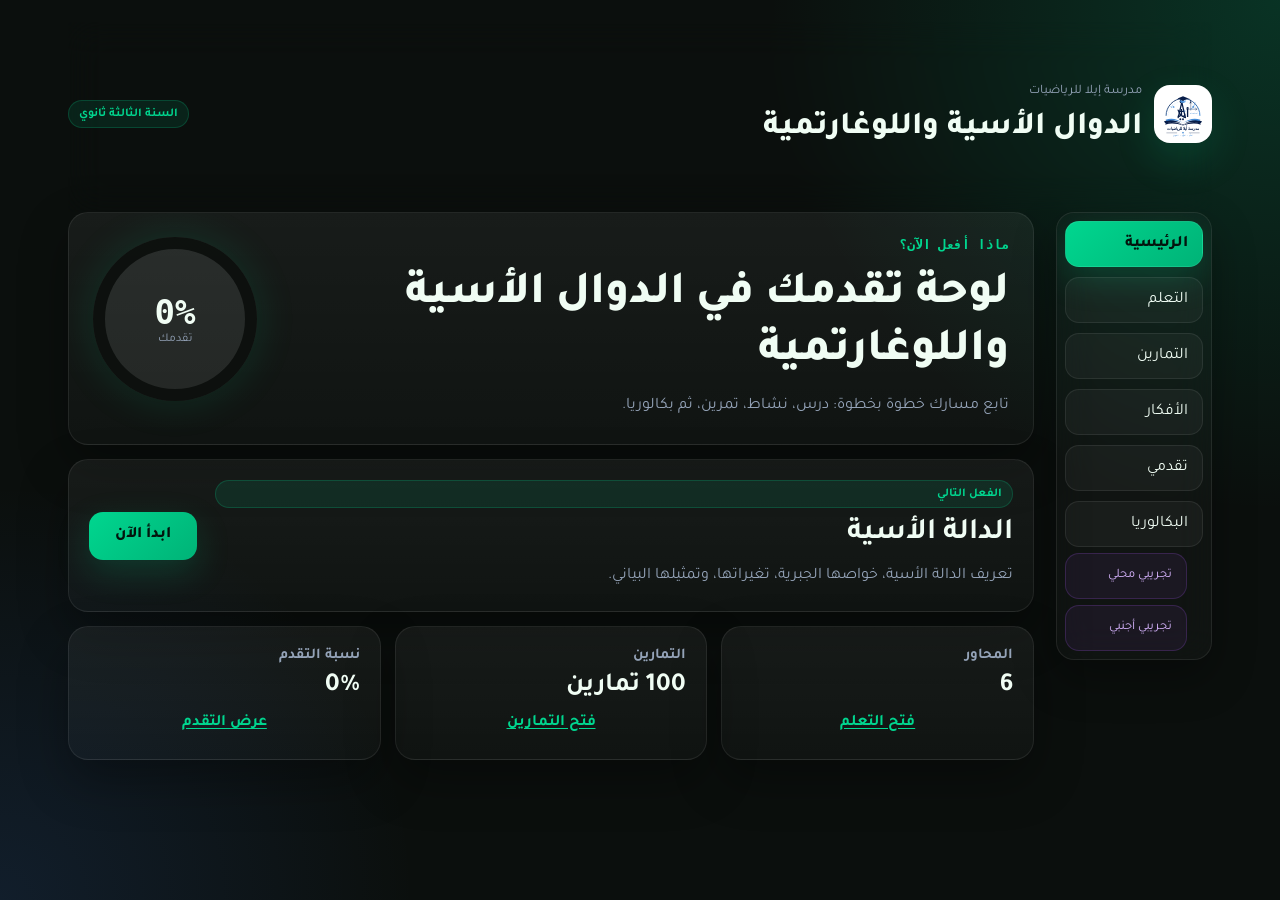
==== index.html @ 979a1e6a "Add Moroccan bac math exam content" ====
﻿<!doctype html>
<html lang="ar" dir="rtl">
  <head>
    <meta charset="UTF-8" />
    <meta name="viewport" content="width=device-width, initial-scale=1.0" />
    <title>الدوال الأسية واللوغارتمية - مدرسة إيلا للرياضيات</title>
    <link rel="preconnect" href="https://fonts.googleapis.com" />
    <link rel="preconnect" href="https://fonts.gstatic.com" crossorigin />
    <link href="https://fonts.googleapis.com/css2?family=Amiri:wght@400;700&family=Tajawal:wght@400;500;700;800&display=swap" rel="stylesheet" />
    <link rel="icon" href="assets/ayla_math_school_logo.svg" type="image/svg+xml" />
    <link rel="stylesheet" href="styles.css" />
    <link rel="stylesheet" href="components.css" />
  </head>
  <body>
    <section class="splash-screen" id="splashScreen" aria-label="شاشة بداية تطبيق الدوال" aria-hidden="false">
      <img class="splash-logo" src="assets/ayla_math_school_logo.svg" alt="شعار مدرسة إيلا للرياضيات" />
      <h1>الدوال الأسية واللوغارتمية</h1>
      <p>مدرسة إيلا للرياضيات</p>
      <span>درس، نشاط، تمرين، وحل منهجي</span>
    </section>

    <main class="app-shell">
      <header class="topbar">
        <div class="topbar-head">
          <div class="brand">
            <img class="brand-logo" src="assets/ayla_math_school_logo.svg" alt="شعار مدرسة إيلا للرياضيات" />
            <div>
              <p>مدرسة إيلا للرياضيات</p>
              <h1>الدوال الأسية واللوغارتمية</h1>
            </div>
          </div>
          <div class="top-actions">
            <span class="status-pill">السنة الثالثة ثانوي</span>
          </div>
        </div>
      </header>
      <nav class="tab-bar main-nav" aria-label="الأبواب الرئيسية">
        <button class="tab active" type="button" data-view="home" aria-current="true">الرئيسية</button>
        <button class="tab" type="button" data-view="learn">التعلم</button>
        <button class="tab" type="button" data-view="exercises">التمارين</button>
        <button class="tab" type="button" data-view="ideas">الأفكار</button>
        <button class="tab" type="button" data-view="progress">تقدمي</button>
        <button class="tab desktop-only" type="button" data-view="bac">البكالوريا</button>
        <button class="tab nav-subtab desktop-only" type="button" data-view="bac" data-bac-tab="mock-local">تجريبي محلي</button>
        <button class="tab nav-subtab desktop-only" type="button" data-view="bac" data-bac-tab="mock-foreign">تجريبي أجنبي</button>
        <button class="tab mobile-only" type="button" data-view="bac">المزيد</button>
      </nav>

      <section class="role-view active">
        <section class="student-tab active" id="homeView">
          <section class="study-hero">
            <div>
              <span class="kicker">ماذا أفعل الآن؟</span>
              <h2>لوحة تقدمك في الدوال الأسية واللوغارتمية</h2>
              <p>تابع مسارك خطوة بخطوة: درس، نشاط، تمرين، ثم بكالوريا.</p>
            </div>
            <div class="readiness-ring" id="readinessRing" aria-label="نسبة تقدمك">
              <strong id="readinessValue">0%</strong>
              <span>تقدمك</span>
            </div>
          </section>

          <section class="home-dashboard">
            <article class="action-panel next-action-card">
              <div class="next-action-body">
                <span class="panel-label">الفعل التالي</span>
                <h3 id="continueTitle">ابدأ بأول محور</h3>
                <p id="continueSummary">سيظهر هنا وصف المحور المقترح لك.</p>
              </div>
              <button class="primary-btn" id="continueLessonBtn" type="button">ابدأ الآن</button>
            </article>
            <div class="home-stats-row">
              <article class="action-panel home-stat-card">
                <h4>المحاور</h4>
                <strong id="homeLessonCount">0</strong>
                <button class="link-btn" type="button" data-view-jump="learn">فتح التعلم</button>
              </article>
              <article class="action-panel home-stat-card">
                <h4>التمارين</h4>
                <strong id="homeExerciseCount">0</strong>
                <button class="link-btn" type="button" data-view-jump="exercises">فتح التمارين</button>
              </article>
              <article class="action-panel home-stat-card">
                <h4>نسبة التقدم</h4>
                <strong id="homeProgressPercent">0%</strong>
                <button class="link-btn" type="button" data-view-jump="progress">عرض التقدم</button>
              </article>
            </div>
          </section>
        </section>

        <section class="student-tab" id="learnView">
          <div class="section-title">
            <h2>محاور التعلم</h2>
            <span id="moduleCountLabel">0 محور</span>
          </div>
          <section class="cards-grid" id="moduleGrid"></section>
        </section>

        <section class="student-tab" id="moduleView">
          <button class="ghost-btn back-btn" type="button" id="backToModulesBtn">العودة إلى المحاور</button>
          <section id="moduleDetail"></section>
        </section>

        <section class="student-tab" id="ideasView">
          <div class="section-title">
            <h2>أبواب أفكار البكالوريا</h2>
            <span>رياضي، تقني رياضي، علمي، وتسيير واقتصاد</span>
          </div>
          <section class="lesson-reader" id="ideasDoor"></section>
        </section>

        <section class="student-tab" id="exercisesView">
          <div class="section-title">
            <h2>التمارين</h2>
            <span>تدريب حسب المحور</span>
          </div>
          <section class="cards-grid" id="exerciseGrid"></section>
        </section>

        <section class="student-tab" id="solvedView">
          <div class="section-title">
            <h2>تمارين محلولة</h2>
            <span>حلول منهجية قابلة للمراجعة</span>
          </div>
          <section class="lesson-reader" id="solvedList"></section>
        </section>

        <section class="student-tab" id="bacView">
          <div class="section-title">
            <h2>البكالوريا</h2>
            <span>تدريب موجه لأبواب البكالوريا</span>
          </div>

          <nav class="bac-subtabs branch-inline" aria-label="أبواب البكالوريا">
            <button class="active" type="button" data-bac-tab="algeria" aria-current="true">بكالوريا الجزائر</button>
            <button type="button" data-bac-tab="foreign">بكالوريا أجنبي</button>
            <button type="button" data-bac-tab="mock-local">بكالوريا تجريبي</button>
          </nav>

          <section class="bac-panel active" data-bac-panel="algeria">
            <div class="bac-iframe-wrapper">
              <iframe id="bacFrame" src="bac-exercises.html?embed=1&v=13" title="بكالوريا الجزائر"></iframe>
            </div>
          </section>

          <section class="bac-panel" data-bac-panel="mock-local">
            <section class="study-hero">
              <div>
                <span class="kicker">BAC TEST</span>
                <h2>بكالوريا تجريبي محلي</h2>
                <p>اختر الباب المناسب لشعبتك، ثم تدرب على موضوع تجريبي يحاكي طريقة أسئلة البكالوريا في الدوال الأسية واللوغارتمية.</p>
              </div>
              <button class="primary-btn" type="button" data-mock-branch="science">بدء التدريب</button>
            </section>
            <section class="dashboard-grid mock-bac-doors" aria-label="أبواب البكالوريا التجريبية">
              <article class="action-panel mock-bac-door">
                <span class="panel-label green">باب علمي</span>
                <h3>علوم تجريبية</h3>
                <p>موضوع تجريبي يركز على الدراسة الكاملة للدوال، النهايات، الاشتقاق، وجدول التغيرات مع أسئلة مباشرة.</p>
                <button class="ghost-btn active" type="button" data-mock-branch="science" aria-current="true">فتح الباب</button>
              </article>
              <article class="action-panel mock-bac-door">
                <span class="panel-label blue">باب رياضي</span>
                <h3>رياضيات</h3>
                <p>موضوع تجريبي أعمق في البرهان، المناقشة، استعمال الوسيط، وربط خواص الدوال الأسية واللوغارتمية.</p>
                <button class="ghost-btn" type="button" data-mock-branch="math">فتح الباب</button>
              </article>
              <article class="action-panel mock-bac-door">
                <span class="panel-label purple">باب تقني رياضي</span>
                <h3>تقني رياضي</h3>
                <p>موضوع تجريبي يجمع بين دراسة الدوال، القراءة البيانية، التطبيقات التقنية، وتنظيم الحل خطوة بخطوة.</p>
                <button class="ghost-btn" type="button" data-mock-branch="tech">فتح الباب</button>
              </article>
            </section>
            <section class="mock-bac-panels" aria-label="مواضيع البكالوريا التجريبية">
              <article class="action-panel mock-bac-panel active" data-mock-panel="science">
                <div class="section-title compact-title">
                  <h2>موضوع تجريبي - علوم تجريبية</h2>
                  <span>الدوال اللوغارتمية</span>
                </div>
                <section class="mock-exam-paper">
                  <h3>التمرين الأول</h3>
                  <ol class="exam-parts">
                    <li>
                      <p>نعتبر الدالة <span class="math">g</span> المعرفة على <span class="math">R</span> حيث:</p>
                      <div class="math-equation">g(x) = (x<sup>2</sup> - 1)e<sup>x</sup> + 1</div>
                      <ol>
                        <li>أوجد <span class="math">g'(x)</span> ثم ادرس إشارتها، مستنتجا اتجاه تغير الدالة <span class="math">g</span>.</li>
                        <li>احسب نهايتي الدالة <span class="math">g</span> عند <span class="math">+∞</span> و <span class="math">-∞</span>، ثم شكل جدول تغيراتها.</li>
                        <li>بين أن المعادلة <span class="math">g(x)=0</span> تقبل حلين، نرمز بـ <span class="math">α</span> للحل غير المعدوم حيث: <span class="math">0.7 &lt; α &lt; 0.8</span>.</li>
                        <li>استنتج إشارة <span class="math">g(x)</span> حسب قيم <span class="math">x</span>.</li>
                      </ol>
                    </li>
                    <li>
                      <p>نعتبر الدالة <span class="math">f</span> المعرفة على <span class="math">R</span> حيث:</p>
                      <div class="math-equation">f(x) = x + (x - 1)<sup>2</sup>e<sup>x</sup></div>
                      <p>ونسمي <span class="math">(Cf)</span> تمثيلها البياني في المستوي المنسوب إلى معلم متعامد ومتجانس <span class="math">(O, i, j)</span>.</p>
                      <ol>
                        <li>احسب نهايتي الدالة <span class="math">f</span> عند <span class="math">-∞</span> و <span class="math">+∞</span>.</li>
                        <li>أوجد <span class="math">f'(x)</span> مستنتجا اتجاه تغير الدالة <span class="math">f</span>، ثم شكل جدول تغيراتها.</li>
                        <li>أثبت أن <span class="math">f(α) = α - 1 + 2/(α + 1)</span>، مستنتجا حصرا للعدد <span class="math">f(α)</span>.</li>
                        <li>أثبت أن <span class="math">(Cf)</span> يقبل نقطتي انعطاف، مع تحديد فاصلة كل منهما.</li>
                        <li>اكتب معادلة المماس <span class="math">Δ</span> لـ <span class="math">(Cf)</span> عند النقطة <span class="math">A(1;1)</span>.</li>
                        <li>بين أن المنحنى <span class="math">(Cf)</span> يقبل <span class="math">Δ</span> كمقارب مائل بجوار <span class="math">-∞</span>، ثم حدد وضعيته.</li>
                        <li>بين أن <span class="math">(Cf)</span> يقبل مماسا <span class="math">Δ'</span> موازيا لـ <span class="math">Δ</span>، يطلب إيجاد معادلته.</li>
                        <li>ارسم كلا من <span class="math">Δ</span> و <span class="math">Δ'</span> والمنحنى <span class="math">(Cf)</span>.</li>
                        <li>ناقش بيانيا وحسب قيم الوسيط الحقيقي <span class="math">m</span> عدد وإشارة حلول المعادلة:</li>
                      </ol>
                      <div class="math-equation">(x - 1)<sup>2</sup>e<sup>x</sup> - m = 0</div>
                    </li>
                    <li>
                      <p>نعتبر الدالة <span class="math">h</span> المعرفة على <span class="math">R</span> حيث:</p>
                      <div class="math-equation">h(x) = f(x - 1) - 1</div>
                      <ol>
                        <li>استنتج اتجاه تغير الدالة <span class="math">h</span> دون حساب <span class="math">h'(x)</span>.</li>
                        <li>أوجد عبارة الدالة المشتقة <span class="math">h'(x)</span>، مشكلا جدول تغيرات الدالة.</li>
                        <li>استنتج كيفية إنشاء <span class="math">(Ch)</span> بيان الدالة <span class="math">h</span> انطلاقا من <span class="math">(Cf)</span>، ثم ارسم <span class="math">(Ch)</span>.</li>
                      </ol>
                    </li>
                  </ol>
                  <section class="mock-exam-solution is-collapsed">
                    <button class="solution-heading-btn" type="button" data-toggle-mock-solution aria-expanded="false">حل التمرين الأول</button>
                    <div class="mock-solution-body">
                      <article>
                        <h4>أولا: دراسة <span class="math">g</span></h4>
                        <div class="math-equation">g'(x) = (x<sup>2</sup> + 2x - 1)e<sup>x</sup></div>
                        <p>وبما أن <span class="math">e<sup>x</sup> &gt; 0</span> فإن إشارة <span class="math">g'(x)</span> هي إشارة <span class="math">x<sup>2</sup> + 2x - 1</span>.</p>
                        <div class="math-equation math-rtl">g'(x) &gt; 0 على ]-∞, -1-√2[ ∪ ]-1+√2, +∞[ و g'(x) &lt; 0 على ]-1-√2, -1+√2[</div>
                        <div class="math-equation"><span class="lim"><span>lim</span><span>x → -∞</span></span> g(x)=1 ، <span class="lim"><span>lim</span><span>x → +∞</span></span> g(x)=+∞</div>
                        <p>نلاحظ أن <span class="math">g(0)=0</span>، كما أن <span class="math">g(0.7)&lt;0</span> و <span class="math">g(0.8)&gt;0</span>، ومنه يوجد حل غير معدوم <span class="math">α</span> حيث:</p>
                        <div class="math-equation">0.7 &lt; α &lt; 0.8</div>
                        <div class="math-equation math-rtl">g(x)&gt;0 على ]-∞,0[ ∪ ]α,+∞[ ، و g(x)&lt;0 على ]0,α[</div>
                      </article>
                      <article>
                        <h4>ثانيا: دراسة <span class="math">f</span></h4>
                        <div class="math-equation">f'(x)=1+(x<sup>2</sup>-1)e<sup>x</sup>=g(x)</div>
                        <p>إذن تتغير <span class="math">f</span> حسب إشارة <span class="math">g</span>: متزايدة على <span class="math">]-∞,0]</span>، متناقصة على <span class="math">[0,α]</span>، ثم متزايدة على <span class="math">[α,+∞[</span>.</p>
                        <div class="math-equation"><span class="lim"><span>lim</span><span>x → -∞</span></span> f(x)=-∞ ، <span class="lim"><span>lim</span><span>x → +∞</span></span> f(x)=+∞</div>
                        <p>من <span class="math">g(α)=0</span> نستنتج:</p>
                        <div class="math-equation">f(α)=α - 1 + <span class="frac"><span>2</span><span>α+1</span></span></div>
                        <div class="math-equation">0.87 &lt; f(α) &lt; 0.92</div>
                        <p>كما أن:</p>
                        <div class="math-equation">f''(x)=g'(x)=(x<sup>2</sup>+2x-1)e<sup>x</sup></div>
                        <p>فتكون نقطتا الانعطاف عند:</p>
                        <div class="math-equation">x=-1-√2 و x=-1+√2</div>
                        <p>في النقطة <span class="math">A(1;1)</span> نجد <span class="math">f'(1)=1</span>، ومنه:</p>
                        <div class="math-equation">Δ : y=x</div>
                        <p>ولأن <span class="math">f(x)-x=(x-1)<sup>2</sup>e<sup>x</sup></span> فإن <span class="math">Δ</span> مقارب مائل بجوار <span class="math">-∞</span>، والمنحنى فوقه أو يماسه في <span class="math">A</span>.</p>
                        <p>المماس الموازي لـ <span class="math">Δ</span> غير المماس في <span class="math">A</span> يكون عند <span class="math">x=-1</span>، ومعادلته:</p>
                        <div class="math-equation">Δ' : y = x + <span class="frac"><span>4</span><span>e</span></span></div>
                        <p>المعادلة <span class="math">(x-1)<sup>2</sup>e<sup>x</sup>=m</span> تناقش بيانيا بدراسة تقاطع المنحنى <span class="math">y=(x-1)<sup>2</sup>e<sup>x</sup></span> مع المستقيمات الأفقية <span class="math">y=m</span>.</p>
                      </article>
                      <article>
                        <h4>ثالثا: الدالة <span class="math">h</span></h4>
                        <p>لدينا <span class="math">h(x)=f(x-1)-1</span>، لذلك نحصل على منحنى <span class="math">(Ch)</span> من <span class="math">(Cf)</span> بترجمة شعاعها:</p>
                        <div class="math-equation">(1,-1)</div>
                        <div class="math-equation">h'(x)=f'(x-1)=g(x-1)</div>
                        <p>ومن ثم تتغير <span class="math">h</span> مثل <span class="math">f</span> مع إزاحة الفواصل بوحدة واحدة إلى اليمين.</p>
                      </article>
                    </div>
                  </section>

                  <hr class="mock-exam-divider" />

                  <h3>التمرين الثاني</h3>
                  <ol class="exam-parts">
                    <li>
                      <p>نعتبر الدالة <span class="math">g</span> والمتغير الحقيقي <span class="math">x</span> المعرفة على <span class="math">R</span> كما يلي:</p>
                      <div class="math-equation">g(x) = x - e<sup>-x/2</sup></div>
                      <ol>
                        <li>ادرس تغيرات الدالة <span class="math">g</span>، ثم أنشئ جدول تغيراتها على <span class="math">R</span>.</li>
                        <li>بين أن المعادلة <span class="math">g(x)=0</span> تقبل حلا وحيدا <span class="math">α</span> حيث: <span class="math">0.70 &lt; α &lt; 0.71</span>.</li>
                        <li>استنتج حسب قيم <span class="math">x</span> إشارة <span class="math">g(x)</span> على <span class="math">R</span>.</li>
                      </ol>
                    </li>
                    <li>
                      <p>لتكن الدالة <span class="math">f</span> المعرفة على <span class="math">R</span> كما يلي:</p>
                      <div class="math-equation">f(x) = (2x - 4)e<sup>x/2</sup> + 2 - x</div>
                      <p>وليكن <span class="math">(Cf)</span> تمثيلها البياني في المستوي المنسوب إلى المعلم المتعامد والمتجانس <span class="math">(O, i, j)</span>.</p>
                      <ol>
                        <li>احسب نهايات الدالة <span class="math">f</span> عند أطراف مجموعة تعريفها.</li>
                        <li>احسب <span class="math">lim [f(x) - (2 - x)]</span> عندما <span class="math">x → -∞</span>، وفسر النتيجة بيانيا.</li>
                        <li>ادرس الأوضاع النسبية للمنحنى <span class="math">(Cf)</span> والمستقيم <span class="math">Δ</span> ذي المعادلة <span class="math">y = -x + 2</span>.</li>
                        <li>بين أنه من أجل كل عدد حقيقي <span class="math">x</span>: <span class="math">f'(x)=e<sup>x/2</sup> × g(x)</span>، ثم أنشئ جدول تغيرات الدالة <span class="math">f</span>.</li>
                        <li>بين أن <span class="math">f(α) = 4 - α - 4/α</span>، ثم عين حصرا للعدد <span class="math">f(α)</span>.</li>
                        <li>احسب إحداثيي <span class="math">A</span> نقطة تقاطع المنحنى <span class="math">(Cf)</span> مع حامل محور التراتيب.</li>
                        <li>اكتب معادلة المماس <span class="math">(T)</span> للمنحنى <span class="math">(Cf)</span> في النقطة <span class="math">A</span>.</li>
                        <li>احسب <span class="math">f(2)</span> و <span class="math">f(2 ln(1/2))</span>، ثم ارسم كلا من المستقيم <span class="math">Δ</span> والمماس <span class="math">(T)</span> والمنحنى <span class="math">(Cf)</span>.</li>
                        <li>ناقش بيانيا، تبعا لقيم الوسيط الحقيقي <span class="math">m</span>، عدد وإشارة حلول المعادلة ذات المجهول <span class="math">x</span>:</li>
                      </ol>
                      <div class="math-equation">2e<sup>x/2</sup> = <span class="frac"><span>m - 2</span><span>x - 2</span></span></div>
                    </li>
                  </ol>
                  <section class="mock-exam-solution is-collapsed">
                    <button class="solution-heading-btn" type="button" data-toggle-mock-solution aria-expanded="false">حل التمرين الثاني</button>
                    <div class="mock-solution-body">
                      <article>
                        <h4>أولا: دراسة <span class="math">g</span></h4>
                        <div class="math-equation">g'(x)=1+<span class="frac"><span>1</span><span>2</span></span>e<sup>-x/2</sup> &gt; 0</div>
                        <p>إذن <span class="math">g</span> متزايدة تماما على <span class="math">R</span>.</p>
                        <div class="math-equation"><span class="lim"><span>lim</span><span>x → -∞</span></span>g(x)=-∞ ، <span class="lim"><span>lim</span><span>x → +∞</span></span>g(x)=+∞</div>
                        <p>وبما أن <span class="math">g(0.70)&lt;0</span> و <span class="math">g(0.71)&gt;0</span>، فإن المعادلة <span class="math">g(x)=0</span> تقبل حلا وحيدا <span class="math">α</span> حيث:</p>
                        <div class="math-equation">0.70 &lt; α &lt; 0.71</div>
                        <div class="math-equation math-rtl">g(x)&lt;0 إذا x&lt;α ، و g(x)&gt;0 إذا x&gt;α</div>
                      </article>
                      <article>
                        <h4>ثانيا: دراسة <span class="math">f</span></h4>
                        <div class="math-equation"><span class="lim"><span>lim</span><span>x → -∞</span></span>f(x)=+∞ ، <span class="lim"><span>lim</span><span>x → +∞</span></span>f(x)=+∞</div>
                        <div class="math-equation"><span class="lim"><span>lim</span><span>x → -∞</span></span>[f(x)-(2-x)]=0</div>
                        <p>إذن المستقيم <span class="math">Δ : y=-x+2</span> مقارب مائل بجوار <span class="math">-∞</span>.</p>
                        <div class="math-equation">f(x)-(2-x)=2(x-2)e<sup>x/2</sup></div>
                        <p>وعليه يكون <span class="math">(Cf)</span> تحت <span class="math">Δ</span> إذا <span class="math">x&lt;2</span> وفوقه إذا <span class="math">x&gt;2</span>.</p>
                        <div class="math-equation">f'(x)=e<sup>x/2</sup>g(x)</div>
                        <p>فتكون <span class="math">f</span> متناقصة على <span class="math">]-∞,α]</span> ومتزايدة على <span class="math">[α,+∞[</span>.</p>
                        <p>من <span class="math">g(α)=0</span> نحصل على:</p>
                        <div class="math-equation">f(α)=4-α-<span class="frac"><span>4</span><span>α</span></span></div>
                        <p>نقطة تقاطع المنحنى مع محور التراتيب هي:</p>
                        <div class="math-equation">A(0,-2)</div>
                        <p>ومعادلة المماس في <span class="math">A</span> هي:</p>
                        <div class="math-equation">T : y=-x-2</div>
                        <div class="math-equation">f(2)=0 ، f(2ln(1/2))=0</div>
                        <p>المعادلة الأخيرة تكافئ تقاطع <span class="math">(Cf)</span> مع المستقيمات <span class="math">y=m-x</span>، وتناقش بيانيا باستعمال الرسم.</p>
                      </article>
                    </div>
                  </section>

                  <hr class="mock-exam-divider" />

                  <h3>التمرين الثالث</h3>
                  <ol class="exam-parts">
                    <li>
                      <p>لتكن الدالة <span class="math">g</span> المعرفة على المجال <span class="math">]0,+∞[</span> كما يلي:</p>
                      <div class="math-equation">g(x) = -<span class="frac"><span>1</span><span>2</span></span> + <span class="frac"><span>2 - ln x</span><span>x<sup>2</sup></span></span></div>
                      <ol>
                        <li>احسب <span class="math">lim g(x)</span> عندما <span class="math">x → 0⁺</span> و <span class="math">x → +∞</span>.</li>
                        <li>ادرس اتجاه تغير الدالة <span class="math">g</span> ثم شكل جدول تغيراتها.</li>
                        <li>بين أن المعادلة <span class="math">g(x)=0</span> تقبل حلا وحيدا <span class="math">α</span> حيث <span class="math">1.71 &lt; α &lt; 1.72</span>، ثم استنتج إشارة <span class="math">g(x)</span> حسب قيم <span class="math">x</span>.</li>
                      </ol>
                    </li>
                    <li>
                      <p>نعتبر الدالة <span class="math">f</span> المعرفة على <span class="math">]0,+∞[</span> كما يلي:</p>
                      <div class="math-equation">f(x) = -<span class="frac"><span>1</span><span>2</span></span>x + 2 + <span class="frac"><span>-1 + ln x</span><span>x</span></span></div>
                      <ol>
                        <li>احسب <span class="math">lim f(x)</span> عندما <span class="math">x → 0⁺</span> و <span class="math">x → +∞</span>.</li>
                        <li>ادرس اتجاه تغير الدالة <span class="math">f</span> ثم شكل جدول تغيراتها.</li>
                        <li>بين أن المستقيم <span class="math">Δ: y = -1/2 x + 2</span> مقارب مائل للمنحنى <span class="math">(Cf)</span>، ثم ادرس وضعية المنحنى بالنسبة إليه.</li>
                        <li>تقبل أن <span class="math">f(α) ≈ 0.87</span> وأن <span class="math">f(γ)-f(β)=0</span> حيث <span class="math">0.76 &lt; β &lt; 0.78</span> و <span class="math">4.19 &lt; γ &lt; 4.22</span>. أنشئ في المعلم السابق المستقيم <span class="math">Δ</span> والمنحنى <span class="math">(Cf)</span>.</li>
                      </ol>
                    </li>
                    <li>
                      <p>نعتبر الدالة <span class="math">h</span> المعرفة على <span class="math">R*</span> كما يلي:</p>
                      <div class="math-equation">h(x) = -<span class="frac"><span>1</span><span>2</span></span>|x| + 2 + <span class="frac"><span>-1 + ln |x|</span><span>|x|</span></span></div>
                      <ol>
                        <li>برهن أن <span class="math">h</span> زوجية، ثم اكتب <span class="math">h</span> دون رمز القيمة المطلقة.</li>
                        <li>انطلاقا من التمثيل البياني <span class="math">(Cf)</span> اشرح كيفية إنشاء <span class="math">(Ch)</span> ثم ارسمه بيانيا.</li>
                        <li>ناقش بيانيا، حسب قيم الوسيط الحقيقي <span class="math">m</span>، عدد وإشارة حلول المعادلة <span class="math">h(x)=m</span>.</li>
                      </ol>
                    </li>
                  </ol>
                  <section class="mock-exam-solution is-collapsed">
                    <button class="solution-heading-btn" type="button" data-toggle-mock-solution aria-expanded="false">حل التمرين الثالث</button>
                    <div class="mock-solution-body">
                    <article>
                      <h4>أولا: دراسة الدالة <span class="math">g</span></h4>
                      <p>لدينا:</p>
                      <div class="math-equation">g(x) = -<span class="frac"><span>1</span><span>2</span></span> + <span class="frac"><span>2 - ln x</span><span>x<sup>2</sup></span></span></div>
                      <p>عند <span class="math">x → 0⁺</span> نجد <span class="math">(2 - ln x) / x² → +∞</span>، ومنه:</p>
                      <div class="math-equation"><span class="lim"><span>lim</span><span>x → 0<sup>+</sup></span></span> g(x) = +∞</div>
                      <p>وعند <span class="math">x → +∞</span> نجد <span class="math">(2 - ln x) / x² → 0</span>، ومنه:</p>
                      <div class="math-equation"><span class="lim"><span>lim</span><span>x → +∞</span></span> g(x) = -<span class="frac"><span>1</span><span>2</span></span></div>
                      <p>مشتقة <span class="math">g</span> هي:</p>
                      <div class="math-equation">g'(x) = <span class="frac"><span>2 ln x - 5</span><span>x<sup>3</sup></span></span></div>
                      <p>وبما أن <span class="math">x³ &gt; 0</span>، فإن إشارة <span class="math">g'(x)</span> هي إشارة <span class="math">2 ln x - 5</span>.</p>
                      <div class="math-equation math-rtl">g'(x) &lt; 0 على ]0, e<sup>5/2</sup>[ ، و g'(x) &gt; 0 على ]e<sup>5/2</sup>, +∞[</div>
                      <p>إذن <span class="math">g</span> متناقصة ثم متزايدة. وبما أن <span class="math">g(1.71) &gt; 0</span> و <span class="math">g(1.72) &lt; 0</span>، فإن المعادلة <span class="math">g(x)=0</span> تقبل حلا وحيدا <span class="math">α</span> حيث:</p>
                      <div class="math-equation">1.71 &lt; α &lt; 1.72</div>
                      <p>وعليه:</p>
                      <div class="math-equation math-rtl">g(x) &gt; 0 على ]0, α[ ، g(α)=0 ، g(x) &lt; 0 على ]α, +∞[</div>
                    </article>

                    <article>
                      <h4>ثانيا: دراسة الدالة <span class="math">f</span></h4>
                      <p>لدينا:</p>
                      <div class="math-equation">f(x) = -<span class="frac"><span>x</span><span>2</span></span> + 2 + <span class="frac"><span>ln x - 1</span><span>x</span></span></div>
                      <p>النهايات:</p>
                      <div class="math-equation"><span class="lim"><span>lim</span><span>x → 0<sup>+</sup></span></span> f(x) = -∞</div>
                      <div class="math-equation"><span class="lim"><span>lim</span><span>x → +∞</span></span> f(x) = -∞</div>
                      <p>نحسب المشتقة فنجد:</p>
                      <div class="math-equation">f'(x) = -<span class="frac"><span>1</span><span>2</span></span> + <span class="frac"><span>2 - ln x</span><span>x<sup>2</sup></span></span> = g(x)</div>
                      <p>وباستعمال إشارة <span class="math">g</span> نستنتج أن <span class="math">f</span> متزايدة على <span class="math">]0, α[</span> ومتناقصة على <span class="math">]α, +∞[</span>، وتبلغ قيمة عظمى عند <span class="math">x=α</span> حيث:</p>
                      <div class="math-equation">f(α) ≈ 0.87</div>
                      <p>لدراسة المقارب المائل نحسب:</p>
                      <div class="math-equation">f(x) - (-<span class="frac"><span>x</span><span>2</span></span> + 2) = <span class="frac"><span>ln x - 1</span><span>x</span></span></div>
                      <p>وبما أن <span class="math">(ln x - 1) / x → 0</span> عندما <span class="math">x → +∞</span>، فإن المستقيم:</p>
                      <div class="math-equation">Δ : y = -<span class="frac"><span>x</span><span>2</span></span> + 2</div>
                      <p>مقارب مائل للمنحنى <span class="math">(Cf)</span>. كما أن وضعية المنحنى بالنسبة إلى <span class="math">Δ</span> تحددها إشارة <span class="math">ln x - 1</span>:</p>
                      <div class="math-equation math-rtl">(Cf) تحت Δ إذا 0 &lt; x &lt; e ، ويمسه عند x=e ، وفوقه إذا x &gt; e</div>
                      <p>وبما أن <span class="math">f</span> تصعد من <span class="math">-∞</span> إلى <span class="math">0.87</span> ثم تنزل إلى <span class="math">-∞</span>، فإن المعادلة <span class="math">f(x)=0</span> لها حلان موجبان <span class="math">β</span> و <span class="math">γ</span> حيث:</p>
                      <div class="math-equation math-rtl">0.76 &lt; β &lt; 0.78 و 4.19 &lt; γ &lt; 4.22</div>
                    </article>

                    <article>
                      <h4>ثالثا: دراسة الدالة <span class="math">h</span></h4>
                      <p>لدينا:</p>
                      <div class="math-equation">h(x) = -<span class="frac"><span>1</span><span>2</span></span>|x| + 2 + <span class="frac"><span>-1 + ln |x|</span><span>|x|</span></span> = f(|x|)</div>
                      <p>إذن:</p>
                      <div class="math-equation">h(-x) = f(|-x|) = f(|x|) = h(x)</div>
                      <p>فتكون <span class="math">h</span> زوجية.</p>
                      <p>دون رمز القيمة المطلقة:</p>
                      <div class="math-equation math-rtl">إذا x &gt; 0 : h(x) = -<span class="frac"><span>x</span><span>2</span></span> + 2 + <span class="frac"><span>ln x - 1</span><span>x</span></span></div>
                      <div class="math-equation math-rtl">إذا x &lt; 0 : h(x) = <span class="frac"><span>x</span><span>2</span></span> + 2 + <span class="frac"><span>ln(-x) - 1</span><span>-x</span></span></div>
                      <p>لإنشاء <span class="math">(Ch)</span> نحتفظ بمنحنى <span class="math">(Cf)</span> على الجهة اليمنى، ثم نرسم صورته بالتماثل بالنسبة إلى محور التراتيب.</p>
                      <p>مناقشة <span class="math">h(x)=m</span> بيانيا:</p>
                      <div class="math-equation math-rtl">إذا m &gt; 0.87 : لا توجد حلول</div>
                      <div class="math-equation math-rtl">إذا m = 0.87 : حلان هما -α و α</div>
                      <div class="math-equation math-rtl">إذا m &lt; 0.87 : أربعة حلول متناظرة، حلان سالبان وحلان موجبان</div>
                      <p>وبشكل خاص، للمعادلة <span class="math">h(x)=0</span> أربعة حلول:</p>
                      <div class="math-equation">-γ ، -β ، β ، γ</div>
                    </article>
                    </div>
                  </section>

                  <hr class="mock-exam-divider" />

                  <h3>التمرين الرابع</h3>
                  <ol class="exam-parts">
                    <li>
                      <p>الدالة <span class="math">g</span> دالة عددية معرفة على المجال <span class="math">]0,+∞[</span> حيث:</p>
                      <div class="math-equation">g(x)=1-<span class="frac"><span>x<sup>3</sup></span><span>3</span></span>-2ln x</div>
                      <ol>
                        <li>ادرس تغيرات الدالة <span class="math">g</span>.</li>
                        <li>بين أن المعادلة <span class="math">g(x)=0</span> تقبل حلا وحيدا <span class="math">α</span> حيث: <span class="math">1 &lt; α &lt; √2</span>، ثم استنتج إشارة <span class="math">g(x)</span>.</li>
                      </ol>
                    </li>
                    <li>
                      <p>الدالة <span class="math">f</span> دالة عددية معرفة على المجال <span class="math">]0,+∞[</span> حيث:</p>
                      <div class="math-equation">f(x)=-<span class="frac"><span>x</span><span>3</span></span>+<span class="frac"><span>ln x</span><span>x<sup>2</sup></span></span></div>
                      <p>وليكن <span class="math">(Cf)</span> المنحنى الممثل للدالة <span class="math">f</span> في معلم متعامد ومتجانس <span class="math">(O, i, j)</span>.</p>
                      <ol>
                        <li>احسب <span class="math">lim f(x)</span> عندما <span class="math">x → 0<sup>+</sup></span> و <span class="math">x → +∞</span>.</li>
                        <li>أثبت أنه من أجل كل عدد حقيقي <span class="math">x</span> من <span class="math">]0,+∞[</span>: <span class="math">f'(x)=g(x)/x<sup>3</sup></span>، ثم استنتج اتجاه تغير <span class="math">f</span> وشكل جدول تغيراتها.</li>
                        <li>بين أن المستقيم <span class="math">Δ</span> معادلته <span class="math">y=-x/3</span> مقارب مائل للمنحنى <span class="math">(Cf)</span>، ثم ادرس وضعية <span class="math">(Cf)</span> بالنسبة للمستقيم <span class="math">Δ</span>.</li>
                        <li>أثبت أن المنحنى <span class="math">(Cf)</span> يقبل مماسا <span class="math">T</span> ميله <span class="math">-1/3</span>، ثم عين معادلته.</li>
                        <li>بين أن <span class="math">f(α)=<span class="frac"><span>1-α<sup>3</sup></span><span>2α<sup>2</sup></span></span></span>.</li>
                        <li>ارسم <span class="math">Δ</span> و <span class="math">T</span> و <span class="math">(Cf)</span>، وتعطى <span class="math">f(α)≈-0.3</span>.</li>
                        <li>ناقش بيانيا حسب قيم الوسيط الحقيقي <span class="math">m</span> عدد حلول المعادلة:</li>
                      </ol>
                      <div class="math-equation">f(x)=-<span class="frac"><span>x</span><span>3</span></span>+m</div>
                    </li>
                  </ol>
                  <section class="mock-exam-solution is-collapsed">
                    <button class="solution-heading-btn" type="button" data-toggle-mock-solution aria-expanded="false">حل التمرين الرابع</button>
                    <div class="mock-solution-body">
                      <article>
                        <h4>أولا: دراسة <span class="math">g</span></h4>
                        <div class="math-equation">g'(x)=-x<sup>2</sup>-<span class="frac"><span>2</span><span>x</span></span></div>
                        <p>وبما أن <span class="math">x&gt;0</span> فإن <span class="math">g'(x)&lt;0</span>، إذن <span class="math">g</span> متناقصة تماما على <span class="math">]0,+∞[</span>.</p>
                        <div class="math-equation"><span class="lim"><span>lim</span><span>x → 0<sup>+</sup></span></span>g(x)=+∞ ، <span class="lim"><span>lim</span><span>x → +∞</span></span>g(x)=-∞</div>
                        <p>كما أن <span class="math">g(1)&gt;0</span> و <span class="math">g(√2)&lt;0</span>، لذلك تقبل <span class="math">g(x)=0</span> حلا وحيدا <span class="math">α</span> حيث:</p>
                        <div class="math-equation">1 &lt; α &lt; √2</div>
                        <div class="math-equation math-rtl">g(x)&gt;0 إذا 0&lt;x&lt;α ، و g(x)&lt;0 إذا x&gt;α</div>
                      </article>
                      <article>
                        <h4>ثانيا: دراسة <span class="math">f</span></h4>
                        <div class="math-equation"><span class="lim"><span>lim</span><span>x → 0<sup>+</sup></span></span>f(x)=-∞ ، <span class="lim"><span>lim</span><span>x → +∞</span></span>f(x)=-∞</div>
                        <div class="math-equation">f'(x)=-<span class="frac"><span>1</span><span>3</span></span>+<span class="frac"><span>1-2ln x</span><span>x<sup>3</sup></span></span>=<span class="frac"><span>g(x)</span><span>x<sup>3</sup></span></span></div>
                        <p>وبما أن <span class="math">x<sup>3</sup>&gt;0</span>، فإن إشارة <span class="math">f'</span> هي إشارة <span class="math">g</span>. إذن <span class="math">f</span> متزايدة على <span class="math">]0,α]</span> ومتناقصة على <span class="math">[α,+∞[</span>.</p>
                        <p>لدراسة المقارب:</p>
                        <div class="math-equation">f(x)-(-<span class="frac"><span>x</span><span>3</span></span>)=<span class="frac"><span>ln x</span><span>x<sup>2</sup></span></span></div>
                        <p>وهذا الفرق يؤول إلى <span class="math">0</span> عندما <span class="math">x → +∞</span>، إذن <span class="math">Δ:y=-x/3</span> مقارب مائل. وضعية المنحنى تحددها إشارة <span class="math">ln x</span>:</p>
                        <div class="math-equation math-rtl">(Cf) تحت Δ إذا 0&lt;x&lt;1 ، يقطعه عند x=1 ، وفوقه إذا x&gt;1</div>
                        <p>لإيجاد المماس ذي الميل <span class="math">-1/3</span> نحل <span class="math">f'(x)=-1/3</span> فنحصل على:</p>
                        <div class="math-equation">1-2ln x=0 ، x=√e</div>
                        <p>ومعادلة المماس هي:</p>
                        <div class="math-equation">T : y=-<span class="frac"><span>x</span><span>3</span></span>+<span class="frac"><span>1</span><span>2e</span></span></div>
                        <p>من <span class="math">g(α)=0</span> نجد:</p>
                        <div class="math-equation">f(α)=<span class="frac"><span>1-α<sup>3</sup></span><span>2α<sup>2</sup></span></span></div>
                        <p>أما مناقشة <span class="math">f(x)=-x/3+m</span> فتكافئ مناقشة:</p>
                        <div class="math-equation"><span class="frac"><span>ln x</span><span>x<sup>2</sup></span></span>=m</div>
                        <div class="math-equation math-rtl">إذا m&lt;0 يوجد حل واحد في ]0,1[. إذا m=0 يوجد حل واحد x=1. إذا 0&lt;m&lt;1/(2e) يوجد حلان. إذا m=1/(2e) يوجد حل واحد x=√e. إذا m&gt;1/(2e) لا يوجد حل.</div>
                      </article>
                    </div>
                  </section>

                  <hr class="mock-exam-divider" />

                  <h3>التمرين الخامس</h3>
                  <ol class="exam-parts">
                    <li>
                      <p>نعتبر الدالة <span class="math">g</span> المعرفة على <span class="math">R</span> كما يلي:</p>
                      <div class="math-equation">g(x)=2e<sup>2x</sup>-5e<sup>x</sup>+2</div>
                      <ol>
                        <li>حل في <span class="math">R</span> المعادلة <span class="math">g(x)=0</span>.</li>
                        <li>حلل <span class="math">g(x)</span> ثم استنتج إشارة <span class="math">g(x)</span>.</li>
                      </ol>
                    </li>
                    <li>
                      <p>نعتبر الدالة <span class="math">f</span> المعرفة على <span class="math">]-∞,0[ ∪ ]0,+∞[</span> كما يلي:</p>
                      <div class="math-equation">f(x)=2x+<span class="frac"><span>2e<sup>-x</sup>-1</span><span>1-e<sup>-x</sup></span></span></div>
                      <p>وليكن <span class="math">(Cf)</span> تمثيلها البياني في المستوي المنسوب إلى معلم متعامد ومتجانس <span class="math">(O, i, j)</span>.</p>
                      <ol>
                        <li>بين أنه من أجل كل <span class="math">x ∈ R*</span>: <span class="math">f(-x)+f(x)=-3</span>.</li>
                        <li>بين أنه من أجل كل <span class="math">x ∈ R*</span>:</li>
                      </ol>
                      <div class="math-equation">f(x)=2x+<span class="frac"><span>2-e<sup>x</sup></span><span>e<sup>x</sup>-1</span></span></div>
                      <ol>
                        <li>أوجد <span class="math">lim f(x)</span> عندما <span class="math">x → -∞</span> ثم <span class="math">lim [f(x)-2x+2]</span> عندما <span class="math">x → -∞</span>.</li>
                        <li>أوجد <span class="math">lim f(x)</span> عندما <span class="math">x → +∞</span> ثم <span class="math">lim [f(x)-2x+1]</span> عندما <span class="math">x → +∞</span>.</li>
                        <li>حدد إشارة <span class="math">1-e<sup>-x</sup></span> على <span class="math">R</span> ثم أوجد <span class="math">lim f(x)</span> عندما <span class="math">x → 0<sup>-</sup></span> و <span class="math">x → 0<sup>+</sup></span>.</li>
                        <li>استنتج أن <span class="math">(Cf)</span> يقبل ثلاثة مستقيمات مقاربة، وبينها مقاربان مائلان <span class="math">Δ</span> و <span class="math">Δ'</span>، يطلب تعيين معادلة كل منهم.</li>
                        <li>برهن أنه من أجل كل <span class="math">x ∈ R*</span>:</li>
                      </ol>
                      <div class="math-equation">f'(x)=<span class="frac"><span>g(x)</span><span>(e<sup>x</sup>-1)<sup>2</sup></span></span></div>
                      <ol>
                        <li>استنتج اتجاه تغير الدالة <span class="math">f</span> ثم شكل جدول تغيراتها.</li>
                        <li>ارسم كلا من المستقيمات المقاربة والمنحنى <span class="math">(Cf)</span>.</li>
                      </ol>
                    </li>
                    <li>
                      <p>نعتبر المعادلة ذات المجهول الحقيقي <span class="math">x</span>، حيث <span class="math">α</span> عدد حقيقي موجب تماما:</p>
                      <div class="math-equation">(-2-ln α)e<sup>-x</sup>+1+ln α=0</div>
                      <ol>
                        <li>أوجد قيم <span class="math">α</span> التي من أجلها لا تقبل المعادلة حلا في <span class="math">R</span> بيانيا.</li>
                        <li>أوجد قيم <span class="math">α</span> التي من أجلها لا تقبل المعادلة حلا في <span class="math">R</span> حسابيا.</li>
                      </ol>
                    </li>
                  </ol>
                  <section class="mock-exam-solution is-collapsed">
                    <button class="solution-heading-btn" type="button" data-toggle-mock-solution aria-expanded="false">حل التمرين الخامس</button>
                    <div class="mock-solution-body">
                      <article>
                        <h4>أولا: حل ودراسة إشارة <span class="math">g</span></h4>
                        <p>نضع <span class="math">t=e<sup>x</sup></span> حيث <span class="math">t&gt;0</span>، فنحصل على:</p>
                        <div class="math-equation">2t<sup>2</sup>-5t+2=0</div>
                        <div class="math-equation">(2t-1)(t-2)=0</div>
                        <p>إذن:</p>
                        <div class="math-equation">e<sup>x</sup>=<span class="frac"><span>1</span><span>2</span></span> أو e<sup>x</sup>=2</div>
                        <div class="math-equation">x=-ln2 أو x=ln2</div>
                        <p>كما أن:</p>
                        <div class="math-equation">g(x)=(2e<sup>x</sup>-1)(e<sup>x</sup>-2)</div>
                        <div class="math-equation math-rtl">g(x)&gt;0 على ]-∞,-ln2[ ∪ ]ln2,+∞[ ، و g(x)&lt;0 على ]-ln2,ln2[</div>
                      </article>
                      <article>
                        <h4>ثانيا: دراسة الدالة <span class="math">f</span></h4>
                        <p>بضرب الكسر في <span class="math">e<sup>x</sup></span> نحصل على:</p>
                        <div class="math-equation">f(x)=2x+<span class="frac"><span>2-e<sup>x</sup></span><span>e<sup>x</sup>-1</span></span></div>
                        <p>كما يمكن التحقق مباشرة أن:</p>
                        <div class="math-equation">f(-x)+f(x)=-3</div>
                        <p>النهايات والمقاربـات:</p>
                        <div class="math-equation"><span class="lim"><span>lim</span><span>x → -∞</span></span>f(x)=-∞ ، <span class="lim"><span>lim</span><span>x → -∞</span></span>[f(x)-2x+2]=0</div>
                        <div class="math-equation"><span class="lim"><span>lim</span><span>x → +∞</span></span>f(x)=+∞ ، <span class="lim"><span>lim</span><span>x → +∞</span></span>[f(x)-2x+1]=0</div>
                        <div class="math-equation"><span class="lim"><span>lim</span><span>x → 0<sup>-</sup></span></span>f(x)=-∞ ، <span class="lim"><span>lim</span><span>x → 0<sup>+</sup></span></span>f(x)=+∞</div>
                        <p>إذن المستقيمات المقاربة هي:</p>
                        <div class="math-equation">x=0 ، Δ:y=2x-2 ، Δ':y=2x-1</div>
                        <p>المشتقة:</p>
                        <div class="math-equation">f'(x)=2-<span class="frac"><span>e<sup>x</sup></span><span>(e<sup>x</sup>-1)<sup>2</sup></span></span>=<span class="frac"><span>g(x)</span><span>(e<sup>x</sup>-1)<sup>2</sup></span></span></div>
                        <p>وبما أن المقام موجب على <span class="math">R*</span> فإن إشارة <span class="math">f'</span> هي إشارة <span class="math">g</span>.</p>
                        <div class="math-equation math-rtl">f متزايدة على ]-∞,-ln2] و [ln2,+∞[، ومتناقصة على [-ln2,0[ و ]0,ln2]</div>
                      </article>
                      <article>
                        <h4>ثالثا: مناقشة المعادلة حسب <span class="math">α</span></h4>
                        <p>لدينا:</p>
                        <div class="math-equation">(-2-lnα)e<sup>-x</sup>+1+lnα=0</div>
                        <p>وهي تكافئ، عندما يكون ذلك ممكنا:</p>
                        <div class="math-equation">e<sup>-x</sup>=<span class="frac"><span>1+lnα</span><span>2+lnα</span></span></div>
                        <p>بما أن <span class="math">e<sup>-x</sup>&gt;0</span>، يجب أن يكون:</p>
                        <div class="math-equation"><span class="frac"><span>1+lnα</span><span>2+lnα</span></span>&gt;0</div>
                        <p>إذن لا تقبل المعادلة حلا في <span class="math">R</span> عندما:</p>
                        <div class="math-equation">e<sup>-2</sup> ≤ α ≤ e<sup>-1</sup></div>
                      </article>
                    </div>
                  </section>

                  <hr class="mock-exam-divider" />

                  <h3>التمرين السادس</h3>
                  <ol class="exam-parts">
                    <li>
                      <p>المنحنى الموالي هو التمثيل البياني للدالة <span class="math">g</span> المعرفة على <span class="math">R*</span> كما يلي:</p>
                      <div class="math-equation">g(x)=2x<sup>3</sup>-3+3ln(x<sup>2</sup>)</div>
                      <figure class="mini-graph mock-graph">
                        <svg viewBox="0 0 520 360" role="img" aria-label="تمثيل بياني تقريبي للدالة g">
                          <rect width="520" height="360" fill="#fff"></rect>
                          <g stroke="#d6dbe1" stroke-width="1">
                            <path d="M40 20 V330 M70 20 V330 M100 20 V330 M130 20 V330 M160 20 V330 M190 20 V330 M220 20 V330 M250 20 V330 M280 20 V330 M310 20 V330 M340 20 V330 M370 20 V330 M400 20 V330 M430 20 V330 M460 20 V330"></path>
                            <path d="M30 40 H480 M30 70 H480 M30 100 H480 M30 130 H480 M30 160 H480 M30 190 H480 M30 220 H480 M30 250 H480 M30 280 H480 M30 310 H480"></path>
                          </g>
                          <g stroke="#111" stroke-width="2">
                            <line x1="30" y1="170" x2="485" y2="170"></line>
                            <line x1="265" y1="20" x2="265" y2="332"></line>
                          </g>
                          <path d="M186 330 C194 270 204 232 219 218 C237 204 250 252 260 330" fill="none" stroke="#ef4444" stroke-width="3"></path>
                          <path d="M287 330 C298 260 310 205 326 142 C339 88 352 48 365 20" fill="none" stroke="#ef4444" stroke-width="3"></path>
                          <g fill="#111" font-family="Times New Roman, serif" font-size="16">
                            <text x="486" y="176">x</text>
                            <text x="271" y="32">y</text>
                            <text x="337" y="78" fill="#ef4444">(Cg)</text>
                          </g>
                        </svg>
                      </figure>
                      <ol>
                        <li>بقراءة بيانية شكل جدول تغيرات الدالة <span class="math">g</span>.</li>
                        <li>بين أن المعادلة <span class="math">g(x)=0</span> تقبل حلا وحيدا <span class="math">α</span> حيث: <span class="math">1.08 &lt; α &lt; 1.09</span>.</li>
                        <li>استنتج إشارة <span class="math">g(x)</span> على <span class="math">R*</span>.</li>
                      </ol>
                    </li>
                    <li>
                      <p>نعتبر الدالة <span class="math">f</span> المعرفة على <span class="math">R*</span> كما يلي:</p>
                      <div class="math-equation">f(x)=2x-<span class="frac"><span>3ln(x<sup>2</sup>)</span><span>2x<sup>2</sup></span></span></div>
                      <p>ونسمي <span class="math">(Cf)</span> المنحنى الممثل للدالة <span class="math">f</span> في المستوي المنسوب إلى معلم متعامد ومتجانس <span class="math">(O, i, j)</span>.</p>
                      <ol>
                        <li>برهن أنه من أجل كل <span class="math">x ∈ R*</span>:</li>
                      </ol>
                      <div class="math-equation">f'(x)=<span class="frac"><span>x × g(x)</span><span>x<sup>4</sup></span></span></div>
                      <ol>
                        <li>استنتج اتجاه تغير <span class="math">f</span> على <span class="math">R*</span>.</li>
                        <li>أوجد <span class="math">lim f(x)</span> عند <span class="math">x → -∞</span> و <span class="math">x → +∞</span>، ثم أوجد <span class="math">lim f(x)</span> عند <span class="math">x → 0</span> واستنتج بيانيا.</li>
                        <li>شكل جدول تغيرات الدالة <span class="math">f</span>.</li>
                        <li>بين أن <span class="math">f(α)=3α-3/(2α<sup>2</sup>)</span>، ثم استنتج حصرا للعدد <span class="math">f(α)</span>.</li>
                        <li>بين أن المستقيم <span class="math">Δ</span> ذا المعادلة <span class="math">y=2x</span> مقارب للمنحنى <span class="math">(Cf)</span>، ثم ادرس وضعية <span class="math">(Cf)</span> بالنسبة لـ <span class="math">Δ</span>.</li>
                        <li>بين أنه يوجد مماس <span class="math">T</span> للمنحنى <span class="math">(Cf)</span> يوازي المستقيم <span class="math">Δ</span> ويمس <span class="math">(Cf)</span> في نقطتين <span class="math">A</span> و <span class="math">B</span>، ثم اكتب معادلة هذا المماس.</li>
                        <li>ارسم كلا من <span class="math">(Cf)</span> و <span class="math">Δ</span> و <span class="math">T</span>، ويعطى <span class="math">f(-3/4)=0</span>.</li>
                        <li>نعتبر المعادلة:</li>
                      </ol>
                      <div class="math-equation">-3e<sup>-m<sup>2</sup></sup>x<sup>2</sup>+3ln(x<sup>2</sup>)=0</div>
                      <ol>
                        <li>برهن أن حلولها هي فواصل نقط تقاطع <span class="math">(Cf)</span> والمستقيم ذي المعادلة <span class="math">y=2x-3e<sup>-m²</sup>/2</span>.</li>
                        <li>استنتج بيانيا قيم <span class="math">m</span> التي من أجلها تقبل المعادلة أربعة حلول متميزة.</li>
                      </ol>
                    </li>
                  </ol>
                  <section class="mock-exam-solution is-collapsed">
                    <button class="solution-heading-btn" type="button" data-toggle-mock-solution aria-expanded="false">حل التمرين السادس</button>
                    <div class="mock-solution-body">
                      <article>
                        <h4>أولا: دراسة <span class="math">g</span></h4>
                        <div class="math-equation">g'(x)=6x<sup>2</sup>+<span class="frac"><span>6</span><span>x</span></span>=<span class="frac"><span>6(x<sup>3</sup>+1)</span><span>x</span></span></div>
                        <p>إذن <span class="math">g</span> متزايدة على <span class="math">]-∞,-1]</span>، متناقصة على <span class="math">[-1,0[</span>، ومتزايدة على <span class="math">]0,+∞[</span>.</p>
                        <div class="math-equation"><span class="lim"><span>lim</span><span>x → -∞</span></span>g(x)=-∞ ، <span class="lim"><span>lim</span><span>x → 0</span></span>g(x)=-∞ ، <span class="lim"><span>lim</span><span>x → +∞</span></span>g(x)=+∞</div>
                        <p>كما أن <span class="math">g(-1)=-5</span>، ومنه لا توجد جذور سالبة. وعلى <span class="math">]0,+∞[</span> الدالة متزايدة من <span class="math">-∞</span> إلى <span class="math">+∞</span>، لذلك تقبل حلا وحيدا <span class="math">α</span>.</p>
                        <div class="math-equation">1.08 &lt; α &lt; 1.09</div>
                        <div class="math-equation math-rtl">g(x)&lt;0 على ]-∞,0[ ∪ ]0,α[ ، و g(x)&gt;0 على ]α,+∞[</div>
                      </article>
                      <article>
                        <h4>ثانيا: دراسة <span class="math">f</span></h4>
                        <div class="math-equation">f'(x)=2-<span class="frac"><span>3(1-ln(x<sup>2</sup>))</span><span>x<sup>3</sup></span></span>=<span class="frac"><span>g(x)</span><span>x<sup>3</sup></span></span></div>
                        <p>وهذا يساوي أيضا <span class="math">xg(x)/x<sup>4</sup></span>. باستعمال إشارة <span class="math">g</span> و <span class="math">x<sup>3</sup></span> نجد أن <span class="math">f</span> متزايدة على <span class="math">]-∞,0[</span>، متناقصة على <span class="math">]0,α[</span>، ومتزايدة على <span class="math">]α,+∞[</span>.</p>
                        <div class="math-equation"><span class="lim"><span>lim</span><span>x → -∞</span></span>f(x)=-∞ ، <span class="lim"><span>lim</span><span>x → 0</span></span>f(x)=+∞ ، <span class="lim"><span>lim</span><span>x → +∞</span></span>f(x)=+∞</div>
                        <p>من <span class="math">g(α)=0</span> نحصل على:</p>
                        <div class="math-equation">f(α)=3α-<span class="frac"><span>3</span><span>2α<sup>2</sup></span></span></div>
                        <p>كما أن:</p>
                        <div class="math-equation">f(x)-2x=-<span class="frac"><span>3ln(x<sup>2</sup>)</span><span>2x<sup>2</sup></span></span></div>
                        <p>وهذا الفرق يؤول إلى <span class="math">0</span> عند <span class="math">±∞</span>، إذن <span class="math">Δ:y=2x</span> مقارب مائل للمنحنى. وضعية المنحنى تحددها إشارة <span class="math">-ln(x²)</span>:</p>
                        <div class="math-equation math-rtl">(Cf) فوق Δ إذا |x|&lt;1 ، وتحته إذا |x|&gt;1</div>
                        <p>إذا كان المماس موازيا لـ <span class="math">Δ</span> فميله <span class="math">2</span>، أي <span class="math">f'(x)=2</span>، ومنه:</p>
                        <div class="math-equation">ln(x<sup>2</sup>)=1 ، x=±√e</div>
                        <p>ومعادلة المماس المشترك هي:</p>
                        <div class="math-equation">T:y=2x-<span class="frac"><span>3</span><span>2e</span></span></div>
                        <p>المعادلة المعطاة تكافئ:</p>
                        <div class="math-equation"><span class="frac"><span>ln(x<sup>2</sup>)</span><span>x<sup>2</sup></span></span>=e<sup>-m²</sup></div>
                        <p>وهذا يعني تقاطع <span class="math">(Cf)</span> مع المستقيم <span class="math">y=2x-3e<sup>-m²</sup>/2</span>. تقبل المعادلة أربعة حلول متميزة عندما:</p>
                        <div class="math-equation">|m| &gt; 1</div>
                      </article>
                    </div>
                  </section>

                  <hr class="mock-exam-divider" />

                  <h3>التمرين السابع</h3>
                  <ol class="exam-parts">
                    <li>
                      <p>نعتبر الدالة <span class="math">g</span> المعرفة على <span class="math">R</span> كما يلي:</p>
                      <div class="math-equation">g(x)=<span class="frac"><span>2x<sup>2</sup>-1</span><span>e<sup>x<sup>2</sup></sup>-1</span></span>+1</div>
                      <ol>
                        <li>بين أن الدالة <span class="math">g</span> زوجية على <span class="math">R</span> ثم فسر النتيجة هندسيا.</li>
                        <li>بين أنه من أجل كل عدد حقيقي <span class="math">x</span> لدينا:</li>
                      </ol>
                      <div class="math-equation">g'(x)=<span class="frac"><span>-4x<sup>3</sup>+6x</span><span>e<sup>x<sup>2</sup></sup>-1</span></span></div>
                      <ol>
                        <li>أوجد إشارة <span class="math">g'(x)</span> على <span class="math">R</span> ثم حدد اتجاه تغير الدالة <span class="math">g</span>.</li>
                        <li>احسب <span class="math">lim g(x)</span> عندما <span class="math">x → +∞</span> ثم شكل جدول تغيرات الدالة <span class="math">g</span> على المجال <span class="math">[0,+∞[</span>.</li>
                        <li>بين أن المعادلة <span class="math">g(x)=0</span> تقبل حلا وحيدا <span class="math">α</span> في المجال <span class="math">[0,+∞[</span>، ثم تحقق أن <span class="math">0.51 &lt; α &lt; 0.52</span>.</li>
                        <li>استنتج إشارة <span class="math">g(x)</span> على <span class="math">R</span>.</li>
                      </ol>
                    </li>
                    <li>
                      <p>نعتبر الدالة <span class="math">f</span> المعرفة على <span class="math">R</span> كما يلي:</p>
                      <div class="math-equation">f(x)=x-<span class="frac"><span>x</span><span>e<sup>x<sup>2</sup></sup>-1</span></span></div>
                      <p>ونسمي <span class="math">(Cf)</span> تمثيلها البياني في المستوي المنسوب إلى معلم متعامد ومتجانس <span class="math">(O, i, j)</span>.</p>
                      <ol>
                        <li>بين أنه من أجل كل عدد حقيقي <span class="math">x</span> فإن <span class="math">f(x)+f(-x)=0</span>، ثم فسر النتيجة هندسيا.</li>
                        <li>بين أن <span class="math">lim f(x)=+∞</span> عندما <span class="math">x → +∞</span>، ثم استنتج <span class="math">lim f(x)</span> عندما <span class="math">x → -∞</span>.</li>
                        <li>بين أن من أجل كل <span class="math">x ∈ R</span>: <span class="math">f'(x)=g(x)</span>، ثم استنتج اتجاه تغير الدالة <span class="math">f</span> وشكل جدول تغيراتها على <span class="math">R</span>.</li>
                        <li>بين أن <span class="math">f(α)=α(1+1/(2α<sup>2</sup>-1))</span>، ثم أوجد حصرا لـ <span class="math">f(α)</span> و <span class="math">f(-α)</span>.</li>
                        <li>بين أن <span class="math">(Cf)</span> يقبل 3 نقاط انعطاف، يطلب تحديد إحداثياتها.</li>
                        <li>بين أن المستقيم <span class="math">Δ</span> ذا المعادلة <span class="math">y=x</span> مقارب مائل للمنحنى <span class="math">(Cf)</span>، ثم حدد وضعية <span class="math">(Cf)</span> بالنسبة للمقارب <span class="math">Δ</span>.</li>
                        <li>أوجد معادلات كل من المماسات عند تقاطع <span class="math">(Cf)</span> وحامل محور الفواصل.</li>
                        <li>ارسم كلا من <span class="math">Δ</span> والمماسات والمنحنى <span class="math">(Cf)</span>.</li>
                        <li>ناقش بيانيا حسب قيم الوسيط الحقيقي <span class="math">m</span> عدد وإشارة حلول المعادلة <span class="math">f(x)=|m|</span>.</li>
                      </ol>
                    </li>
                  </ol>
                  <section class="mock-exam-solution is-collapsed">
                    <button class="solution-heading-btn" type="button" data-toggle-mock-solution aria-expanded="false">حل التمرين السابع</button>
                    <div class="mock-solution-body">
                      <article>
                        <h4>أولا: دراسة <span class="math">g</span></h4>
                        <p>تحتوي عبارة <span class="math">g</span> على <span class="math">x<sup>2</sup></span> فقط، لذلك:</p>
                        <div class="math-equation">g(-x)=g(x)</div>
                        <p>إذن <span class="math">g</span> زوجية، ومنحناها متناظر بالنسبة إلى محور التراتيب.</p>
                        <p>حسب عبارة المشتقة المعطاة:</p>
                        <div class="math-equation">g'(x)=<span class="frac"><span>2x(3-2x<sup>2</sup>)</span><span>e<sup>x<sup>2</sup></sup>-1</span></span></div>
                        <p>وعلى <span class="math">x&gt;0</span> يكون المقام موجبا، فتتحدد إشارة <span class="math">g'</span> بإشارة <span class="math">3-2x<sup>2</sup></span>.</p>
                        <div class="math-equation math-rtl">g متزايدة على ]0,√(3/2)[ ومتناقصة على ]√(3/2),+∞[</div>
                        <div class="math-equation"><span class="lim"><span>lim</span><span>x → +∞</span></span>g(x)=1</div>
                        <p>وبما أن <span class="math">g</span> تنتقل من قيم سالبة قرب الصفر إلى قيم موجبة، فإن المعادلة <span class="math">g(x)=0</span> تقبل حلا موجبا وحيدا <span class="math">α</span> حيث:</p>
                        <div class="math-equation">0.51 &lt; α &lt; 0.52</div>
                        <p>وبسبب زوجية <span class="math">g</span> تكون الإشارة:</p>
                        <div class="math-equation math-rtl">g(x)&gt;0 إذا |x|&gt;α ، و g(x)&lt;0 إذا 0&lt;|x|&lt;α</div>
                      </article>
                      <article>
                        <h4>ثانيا: دراسة <span class="math">f</span></h4>
                        <p>لدينا:</p>
                        <div class="math-equation">f(-x)=-x+<span class="frac"><span>x</span><span>e<sup>x<sup>2</sup></sup>-1</span></span>=-f(x)</div>
                        <p>إذن <span class="math">f</span> فردية، ومنحناها متناظر بالنسبة إلى مبدأ المعلم.</p>
                        <div class="math-equation"><span class="lim"><span>lim</span><span>x → +∞</span></span>f(x)=+∞ ، <span class="lim"><span>lim</span><span>x → -∞</span></span>f(x)=-∞</div>
                        <p>وباستعمال النتيجة المطلوبة <span class="math">f'(x)=g(x)</span> وإشارة <span class="math">g</span> نجد:</p>
                        <div class="math-equation math-rtl">f متزايدة على ]-∞,-α] و [α,+∞[، ومتناقصة على [-α,0[ و ]0,α]</div>
                        <p>ومن <span class="math">g(α)=0</span> نحصل على:</p>
                        <div class="math-equation">f(α)=α(1+<span class="frac"><span>1</span><span>2α<sup>2</sup>-1</span></span>)</div>
                        <p>وبفردية الدالة:</p>
                        <div class="math-equation">f(-α)=-f(α)</div>
                        <p>المستقيم <span class="math">Δ:y=x</span> مقارب مائل لأن:</p>
                        <div class="math-equation">f(x)-x=-<span class="frac"><span>x</span><span>e<sup>x<sup>2</sup></sup>-1</span></span> → 0 عند ±∞</div>
                        <p>ووضعية المنحنى بالنسبة إليه تحددها إشارة <span class="math">-x/(e<sup>x²</sup>-1)</span>: يكون <span class="math">(Cf)</span> فوق <span class="math">Δ</span> إذا <span class="math">x&lt;0</span> وتحته إذا <span class="math">x&gt;0</span>.</p>
                        <p>مناقشة <span class="math">f(x)=|m|</span> تتم بيانيا باستعمال عدد تقاطعات المستقيمات الأفقية <span class="math">y=|m|</span> مع المنحنى <span class="math">(Cf)</span>.</p>
                      </article>
                    </div>
                  </section>

                  <hr class="mock-exam-divider" />

                  <h3>التمرين الثامن</h3>
                  <ol class="exam-parts">
                    <li>
                      <p>الدالة العددية <span class="math">g</span> المعرفة على المجال <span class="math">]0,+∞[</span> حيث:</p>
                      <div class="math-equation">g(x)=x<sup>2</sup>+1-2ln x</div>
                      <ol>
                        <li>ادرس تغيرات الدالة <span class="math">g</span>.</li>
                        <li>استنتج إشارة <span class="math">g(x)</span> على المجال <span class="math">]0,+∞[</span>.</li>
                      </ol>
                    </li>
                    <li>
                      <p>نعتبر الدالة العددية <span class="math">f</span> المعرفة على المجال <span class="math">]0,+∞[</span> حيث:</p>
                      <div class="math-equation">f(x)=x+<span class="frac"><span>1+2ln x</span><span>x</span></span></div>
                      <p>نسمي <span class="math">(Cf)</span> المنحنى الممثل للدالة <span class="math">f</span> في معلم متعامد ومتجانس <span class="math">(O, i, j)</span>.</p>
                      <ol>
                        <li>احسب كلا من <span class="math">lim f(x)</span> عندما <span class="math">x → 0<sup>+</sup></span> و <span class="math">x → +∞</span>.</li>
                        <li>بين أن مشتقة الدالة <span class="math">f</span> المعرفة على المجال <span class="math">]0,+∞[</span> هي:</li>
                      </ol>
                      <div class="math-equation">f'(x)=<span class="frac"><span>g(x)</span><span>x<sup>2</sup></span></span></div>
                      <ol>
                        <li>استنتج اتجاه تغير الدالة <span class="math">f</span> ثم شكل جدول تغيراتها.</li>
                        <li>بين أن المستقيم <span class="math">Δ</span> ذا المعادلة <span class="math">y=x</span> مستقيم مقارب لـ <span class="math">(Cf)</span>.</li>
                        <li>ادرس الوضع النسبي للمنحنى <span class="math">(Cf)</span> بالنسبة للمستقيم <span class="math">Δ</span>.</li>
                        <li>بين أن المعادلة <span class="math">f(x)=0</span> تقبل حلا وحيدا <span class="math">α</span> حيث: <span class="math">0.5 &lt; α &lt; 0.6</span>.</li>
                        <li>عين معادلة المماس <span class="math">T</span> للمنحنى <span class="math">(Cf)</span> عند نقطة منه <span class="math">A(x;2)</span> مع <span class="math">x ≥ 1</span>.</li>
                        <li>حل المعادلة <span class="math">x<sup>2</sup>g(x)-2xg(x)=0</span>، ثم بين أن النقطة <span class="math">B(e; e+3/e)</span> نقطة انعطاف للمنحنى <span class="math">(Cf)</span>.</li>
                        <li>ارسم كلا من <span class="math">Δ</span> و <span class="math">T</span> و <span class="math">(Cf)</span>.</li>
                      </ol>
                    </li>
                    <li>
                      <p>ناقش بيانيا حسب قيم الوسيط الحقيقي <span class="math">m</span> عدد وإشارة حلول المعادلة:</p>
                      <div class="math-equation">f(x)=|m|</div>
                    </li>
                  </ol>
                  <section class="mock-exam-solution is-collapsed">
                    <button class="solution-heading-btn" type="button" data-toggle-mock-solution aria-expanded="false">حل التمرين الثامن</button>
                    <div class="mock-solution-body">
                      <article>
                        <h4>أولا: دراسة <span class="math">g</span></h4>
                        <div class="math-equation">g'(x)=2x-<span class="frac"><span>2</span><span>x</span></span>=<span class="frac"><span>2(x<sup>2</sup>-1)</span><span>x</span></span></div>
                        <p>وبما أن <span class="math">x&gt;0</span> فإن <span class="math">g'</span> سالبة على <span class="math">]0,1[</span> وموجبة على <span class="math">]1,+∞[</span>.</p>
                        <p>إذن <span class="math">g</span> متناقصة على <span class="math">]0,1]</span> ومتزايدة على <span class="math">[1,+∞[</span>، وتبلغ قيمة صغرى:</p>
                        <div class="math-equation">g(1)=2</div>
                        <p>وعليه:</p>
                        <div class="math-equation">g(x)&gt;0 على ]0,+∞[</div>
                      </article>
                      <article>
                        <h4>ثانيا: دراسة <span class="math">f</span></h4>
                        <div class="math-equation"><span class="lim"><span>lim</span><span>x → 0<sup>+</sup></span></span>f(x)=-∞ ، <span class="lim"><span>lim</span><span>x → +∞</span></span>f(x)=+∞</div>
                        <div class="math-equation">f'(x)=1+<span class="frac"><span>1-2ln x</span><span>x<sup>2</sup></span></span>=<span class="frac"><span>g(x)</span><span>x<sup>2</sup></span></span></div>
                        <p>وبما أن <span class="math">g(x)&gt;0</span> و <span class="math">x<sup>2</sup>&gt;0</span> فإن <span class="math">f</span> متزايدة تماما على <span class="math">]0,+∞[</span>.</p>
                        <p>لدراسة المقارب:</p>
                        <div class="math-equation">f(x)-x=<span class="frac"><span>1+2ln x</span><span>x</span></span></div>
                        <p>وهذا الفرق يؤول إلى <span class="math">0</span> عندما <span class="math">x → +∞</span>، إذن <span class="math">Δ:y=x</span> مقارب مائل.</p>
                        <p>وضعية المنحنى بالنسبة إلى <span class="math">Δ</span> تحددها إشارة <span class="math">1+2ln x</span>:</p>
                        <div class="math-equation math-rtl">(Cf) تحت Δ إذا 0&lt;x&lt;e<sup>-1/2</sup>، وفوقه إذا x&gt;e<sup>-1/2</sup></div>
                        <p>بما أن <span class="math">f</span> متزايدة من <span class="math">-∞</span> إلى <span class="math">+∞</span>، فإن <span class="math">f(x)=0</span> تقبل حلا وحيدا <span class="math">α</span>، وبالتحقق:</p>
                        <div class="math-equation">0.5 &lt; α &lt; 0.6</div>
                        <p>إذا كانت نقطة التماس <span class="math">A(a,2)</span> حيث <span class="math">a≥1</span>، فإن <span class="math">f(a)=2</span>. وبما أن <span class="math">f(1)=2</span> نحصل على <span class="math">a=1</span>.</p>
                        <div class="math-equation">T:y=2x</div>
                        <p>حل <span class="math">x<sup>2</sup>g(x)-2xg(x)=0</span> يعطي:</p>
                        <div class="math-equation">xg(x)(x-2)=0</div>
                        <p>وبما أن <span class="math">x&gt;0</span> و <span class="math">g(x)&gt;0</span>، فالحل هو <span class="math">x=2</span>. كما أن النقطة المعطاة <span class="math">B(e,e+3/e)</span> توافق تغير تقعر المنحنى، فهي نقطة انعطاف.</p>
                        <p>مناقشة <span class="math">f(x)=|m|</span>: بما أن <span class="math">f</span> متزايدة من <span class="math">-∞</span> إلى <span class="math">+∞</span>، فلكل قيمة <span class="math">|m|≥0</span> يوجد حل وحيد موجب.</p>
                      </article>
                    </div>
                  </section>

                  <hr class="mock-exam-divider" />

                  <h3>التمرين التاسع</h3>
                  <ol class="exam-parts">
                    <li>
                      <p>الدالة <span class="math">g</span> المعرفة على <span class="math">R</span> كما يلي:</p>
                      <div class="math-equation">g(x)=(4-2x)e<sup>x</sup>-4</div>
                      <ol>
                        <li>ادرس تغيرات الدالة <span class="math">g</span> وشكل جدول تغيراتها.</li>
                        <li>بين أن المعادلة <span class="math">g(x)=0</span> تقبل حلين، أحدهما معدوم والآخر <span class="math">α</span> حيث: <span class="math">1.59 &lt; α &lt; 1.60</span>.</li>
                        <li>استنتج إشارة <span class="math">g(x)</span>.</li>
                      </ol>
                    </li>
                    <li>
                      <p>الدالة <span class="math">f</span> المعرفة على <span class="math">R</span> كما يلي:</p>
                      <div class="math-equation">f(x)=<span class="frac"><span>2x-2</span><span>e<sup>x</sup>-2x</span></span></div>
                      <p>وليكن <span class="math">(Cf)</span> تمثيلها البياني في المستوي المنسوب إلى معلم متعامد ومتجانس <span class="math">(O, i, j)</span>.</p>
                      <ol>
                        <li>بين أن المنحنى <span class="math">(Cf)</span> يقبل عند <span class="math">-∞</span> و <span class="math">+∞</span> مستقيمين مقاربين معادلتيهما على الترتيب <span class="math">y=-1</span> و <span class="math">y=0</span>.</li>
                        <li>برهن أنه من أجل كل عدد حقيقي <span class="math">x</span> لدينا:</li>
                      </ol>
                      <div class="math-equation">f'(x)=<span class="frac"><span>g(x)</span><span>(e<sup>x</sup>-2x)<sup>2</sup></span></span></div>
                      <ol>
                        <li>استنتج إشارة <span class="math">f'(x)</span> وشكل جدول تغيرات الدالة <span class="math">f</span>.</li>
                        <li>احسب <span class="math">f(1)</span> ثم استنتج حسب قيم <span class="math">x</span> إشارة <span class="math">f(x)</span>.</li>
                        <li>بين أن <span class="math">f(α)=-1+1/(α-1)</span> واستنتج حصرا للعدد <span class="math">f(α)</span>.</li>
                        <li>أنشئ المستقيمين المقاربين والمنحنى <span class="math">(Cf)</span>.</li>
                        <li>ناقش بيانيا حسب قيم الوسيط الحقيقي <span class="math">m</span> عدد وإشارة حلول المعادلة:</li>
                      </ol>
                      <div class="math-equation">2x-2=(e<sup>x</sup>-2x)m</div>
                    </li>
                    <li>
                      <p>لتكن <span class="math">h</span> الدالة المعرفة على <span class="math">R</span> كما يلي:</p>
                      <div class="math-equation">h(x)=[f(x)]<sup>2</sup></div>
                      <ol>
                        <li>احسب <span class="math">h'(x)</span> بدلالة <span class="math">f(x)</span> و <span class="math">f'(x)</span>، واستنتج إشارة <span class="math">h'(x)</span>.</li>
                        <li>شكل جدول تغيرات الدالة <span class="math">h</span>.</li>
                        <li>أنشئ <span class="math">(Ch)</span> في نفس المعلم.</li>
                      </ol>
                    </li>
                  </ol>
                  <section class="mock-exam-solution is-collapsed">
                    <button class="solution-heading-btn" type="button" data-toggle-mock-solution aria-expanded="false">حل التمرين التاسع</button>
                    <div class="mock-solution-body">
                      <article>
                        <h4>أولا: دراسة <span class="math">g</span></h4>
                        <div class="math-equation">g'(x)=(2-2x)e<sup>x</sup>=2(1-x)e<sup>x</sup></div>
                        <p>إذن <span class="math">g</span> متزايدة على <span class="math">]-∞,1]</span> ومتناقصة على <span class="math">[1,+∞[</span>.</p>
                        <div class="math-equation"><span class="lim"><span>lim</span><span>x → -∞</span></span>g(x)=-4 ، g(1)=2e-4&gt;0 ، <span class="lim"><span>lim</span><span>x → +∞</span></span>g(x)=-∞</div>
                        <p>نجد <span class="math">g(0)=0</span>، وبما أن <span class="math">g(1.59)&gt;0</span> و <span class="math">g(1.60)&lt;0</span> فهناك حل آخر <span class="math">α</span> حيث:</p>
                        <div class="math-equation">1.59 &lt; α &lt; 1.60</div>
                        <div class="math-equation math-rtl">g(x)&lt;0 على ]-∞,0[ ∪ ]α,+∞[ ، و g(x)&gt;0 على ]0,α[</div>
                      </article>
                      <article>
                        <h4>ثانيا: دراسة <span class="math">f</span></h4>
                        <p>عندما <span class="math">x → -∞</span> يكون <span class="math">e<sup>x</sup> → 0</span> ومنه:</p>
                        <div class="math-equation"><span class="lim"><span>lim</span><span>x → -∞</span></span>f(x)=-1</div>
                        <p>وعندما <span class="math">x → +∞</span> يغلب <span class="math">e<sup>x</sup></span> في المقام، ومنه:</p>
                        <div class="math-equation"><span class="lim"><span>lim</span><span>x → +∞</span></span>f(x)=0</div>
                        <p>إذن المقاربان هما <span class="math">y=-1</span> و <span class="math">y=0</span>.</p>
                        <div class="math-equation">f'(x)=<span class="frac"><span>g(x)</span><span>(e<sup>x</sup>-2x)<sup>2</sup></span></span></div>
                        <p>بما أن المقام موجب، فإن إشارة <span class="math">f'</span> هي إشارة <span class="math">g</span>. إذن <span class="math">f</span> متناقصة على <span class="math">]-∞,0]</span>، متزايدة على <span class="math">[0,α]</span>، ثم متناقصة على <span class="math">[α,+∞[</span>.</p>
                        <div class="math-equation">f(1)=0</div>
                        <div class="math-equation math-rtl">f(x)&lt;0 إذا x&lt;1 ، و f(x)&gt;0 إذا x&gt;1</div>
                        <p>ومن <span class="math">g(α)=0</span> نحصل على:</p>
                        <div class="math-equation">f(α)=-1+<span class="frac"><span>1</span><span>α-1</span></span></div>
                        <p>وبما أن <span class="math">1.59&lt;α&lt;1.60</span> فإن:</p>
                        <div class="math-equation">0.66 &lt; f(α) &lt; 0.70</div>
                        <p>المعادلة <span class="math">2x-2=(e<sup>x</sup>-2x)m</span> تكافئ <span class="math">f(x)=m</span>، وتناقش بيانيا حسب تقاطع المستقيمات الأفقية <span class="math">y=m</span> مع <span class="math">(Cf)</span>.</p>
                      </article>
                      <article>
                        <h4>ثالثا: دراسة <span class="math">h</span></h4>
                        <div class="math-equation">h'(x)=2f(x)f'(x)</div>
                        <p>إشارة <span class="math">h'</span> هي إشارة جداء <span class="math">f(x)</span> و <span class="math">f'(x)</span>. وباستعمال إشارات <span class="math">f</span> و <span class="math">g</span> نحصل على تغيرات <span class="math">h</span>.</p>
                        <p>بيانيا، <span class="math">(Ch)</span> هو منحنى مربعات ترتيبات نقاط <span class="math">(Cf)</span>: الجزء الموجود تحت محور الفواصل ينعكس إلى أعلى ثم تربع القيم.</p>
                      </article>
                    </div>
                  </section>

                  <hr class="mock-exam-divider" />

                  <h3>التمرين العاشر</h3>
                  <ol class="exam-parts">
                    <li>
                      <p>نعتبر الدالة العددية <span class="math">g</span> المعرفة على المجال <span class="math">]0,+∞[</span> بـ:</p>
                      <div class="math-equation">g(x)=-x<sup>2</sup>+x-ln x</div>
                      <ol>
                        <li>ادرس تغيرات الدالة <span class="math">g</span>.</li>
                        <li>احسب <span class="math">g(1)</span> ثم استنتج إشارة <span class="math">g(x)</span> حسب قيم <span class="math">x</span>.</li>
                      </ol>
                    </li>
                    <li>
                      <p>لتكن الدالة <span class="math">h</span> المعرفة على المجال <span class="math">]0,+∞[</span> بـ:</p>
                      <div class="math-equation">h(x)=ax+b+<span class="frac"><span>ln x</span><span>x</span></span></div>
                      <ol>
                        <li>عين قيمتي العددين الحقيقيين <span class="math">a</span> و <span class="math">b</span> حيث المنحنى <span class="math">(Ch)</span> الممثل للدالة <span class="math">h</span> يقبل مماسا موازيا لحامل محور الفواصل عند <span class="math">A(1;-1)</span>.</li>
                      </ol>
                    </li>
                    <li>
                      <p>لتكن الدالة <span class="math">f</span> المعرفة على المجال <span class="math">]0,+∞[</span> بـ:</p>
                      <div class="math-equation">f(x)=-x+<span class="frac"><span>ln x</span><span>x</span></span></div>
                      <p>وليكن <span class="math">(Cf)</span> المنحنى الممثل للدالة <span class="math">f</span> في معلم متعامد ومتجانس <span class="math">(O, i, j)</span>.</p>
                      <ol>
                        <li>احسب نهايتي الدالة <span class="math">f</span> عند <span class="math">0</span> و <span class="math">+∞</span>.</li>
                        <li>بين أن المستقيم <span class="math">Δ</span> الذي معادلته <span class="math">y=-x</span> مقارب لـ <span class="math">(Cf)</span> بجوار <span class="math">+∞</span>.</li>
                        <li>ادرس الوضعية النسبية للمنحنى <span class="math">(Cf)</span> بالنسبة للمستقيم <span class="math">Δ</span>.</li>
                        <li>بين أنه من أجل كل <span class="math">x</span> من <span class="math">]0,+∞[</span> فإن:</li>
                      </ol>
                      <div class="math-equation">f'(x)=<span class="frac"><span>g(x)</span><span>x<sup>2</sup></span></span></div>
                      <ol>
                        <li>استنتج إشارة <span class="math">f'(x)</span> مع تحديد اتجاه تغير الدالة <span class="math">f</span>، ثم شكل جدول تغيراتها.</li>
                        <li>أنشئ المنحنى <span class="math">(Cf)</span> و <span class="math">Δ</span>.</li>
                      </ol>
                    </li>
                  </ol>
                  <section class="mock-exam-solution is-collapsed">
                    <button class="solution-heading-btn" type="button" data-toggle-mock-solution aria-expanded="false">حل التمرين العاشر</button>
                    <div class="mock-solution-body">
                      <article>
                        <h4>أولا: دراسة <span class="math">g</span></h4>
                        <div class="math-equation">g'(x)=-2x+1-<span class="frac"><span>1</span><span>x</span></span>=-<span class="frac"><span>2x<sup>2</sup>-x+1</span><span>x</span></span></div>
                        <p>بما أن <span class="math">2x<sup>2</sup>-x+1</span> مميزته سالبة، فهو موجب دائما، ومع <span class="math">x&gt;0</span> نحصل على <span class="math">g'(x)&lt;0</span>.</p>
                        <p>إذن <span class="math">g</span> متناقصة تماما على <span class="math">]0,+∞[</span>. كما أن:</p>
                        <div class="math-equation">g(1)=0</div>
                        <div class="math-equation math-rtl">g(x)&gt;0 إذا 0&lt;x&lt;1 ، و g(x)&lt;0 إذا x&gt;1</div>
                      </article>
                      <article>
                        <h4>ثانيا: تعيين <span class="math">a</span> و <span class="math">b</span></h4>
                        <p>بما أن <span class="math">A(1,-1)</span> تنتمي إلى المنحنى، فإن:</p>
                        <div class="math-equation">h(1)=a+b=-1</div>
                        <p>ولأن المماس أفقي عند <span class="math">x=1</span>:</p>
                        <div class="math-equation">h'(1)=a+1=0</div>
                        <p>إذن:</p>
                        <div class="math-equation">a=-1 ، b=0</div>
                        <p>ومن ثم <span class="math">h(x)=f(x)</span>.</p>
                      </article>
                      <article>
                        <h4>ثالثا: دراسة <span class="math">f</span></h4>
                        <div class="math-equation"><span class="lim"><span>lim</span><span>x → 0<sup>+</sup></span></span>f(x)=-∞ ، <span class="lim"><span>lim</span><span>x → +∞</span></span>f(x)=-∞</div>
                        <p>لدراسة المقارب:</p>
                        <div class="math-equation">f(x)-(-x)=<span class="frac"><span>ln x</span><span>x</span></span></div>
                        <p>وهذا الفرق يؤول إلى <span class="math">0</span> عندما <span class="math">x → +∞</span>، إذن <span class="math">Δ:y=-x</span> مقارب مائل.</p>
                        <p>وضعية المنحنى بالنسبة إلى <span class="math">Δ</span> تحددها إشارة <span class="math">ln x</span>:</p>
                        <div class="math-equation math-rtl">(Cf) تحت Δ إذا 0&lt;x&lt;1 ، يقطعه عند x=1 ، وفوقه إذا x&gt;1</div>
                        <div class="math-equation">f'(x)=-1+<span class="frac"><span>1-ln x</span><span>x<sup>2</sup></span></span>=<span class="frac"><span>g(x)</span><span>x<sup>2</sup></span></span></div>
                        <p>وبما أن <span class="math">x<sup>2</sup>&gt;0</span>، فإن إشارة <span class="math">f'</span> هي إشارة <span class="math">g</span>. إذن <span class="math">f</span> متزايدة على <span class="math">]0,1]</span> ومتناقصة على <span class="math">[1,+∞[</span>.</p>
                        <div class="math-equation">f(1)=-1</div>
                      </article>
                    </div>
                  </section>

                  <hr class="mock-exam-divider" />

                  <h3>التمرين الحادي عشر</h3>
                  <ol class="exam-parts">
                    <li>
                      <p>لتكن الدالة العددية <span class="math">g</span> المعرفة على <span class="math">]-1,+∞[</span> بـ:</p>
                      <div class="math-equation">g(x)=2x<sup>2</sup>+4x+1+ln(x+1)</div>
                      <ol>
                        <li>ادرس اتجاه تغير الدالة <span class="math">g</span> ثم شكل جدول تغيراتها.</li>
                        <li>بين أن المعادلة <span class="math">g(x)=0</span> تقبل حلا وحيدا <span class="math">α</span> حيث <span class="math">-0.3&lt;α&lt;-0.2</span>.</li>
                        <li>عين حسب قيم <span class="math">x</span> إشارة <span class="math">g(x)</span>.</li>
                      </ol>
                    </li>
                    <li>
                      <p>نعتبر الدالة العددية <span class="math">f</span> المعرفة على <span class="math">]-1,+∞[</span> بـ:</p>
                      <div class="math-equation">f(x)=-2x+<span class="frac"><span>ln(x+1)</span><span>x+1</span></span></div>
                      <p>وليكن <span class="math">(C)</span> منحناها البياني في معلم متعامد ومتجانس <span class="math">(O, i, j)</span>.</p>
                      <ol>
                        <li>احسب <span class="math">lim f(x)</span> عندما <span class="math">x → +∞</span>، ثم احسب <span class="math">lim f(x)</span> عندما <span class="math">x → -1<sup>+</sup></span> وفسر النتيجة هندسيا.</li>
                        <li>بين أنه من أجل كل عدد حقيقي <span class="math">x</span> من <span class="math">]-1,+∞[</span>:</li>
                      </ol>
                      <div class="math-equation">f'(x)=-<span class="frac"><span>g(x)</span><span>(x+1)<sup>2</sup></span></span></div>
                      <ol>
                        <li>استنتج اتجاه تغير الدالة <span class="math">f</span> ثم شكل جدول تغيراتها.</li>
                        <li>بين أن المستقيم <span class="math">Δ</span> ذو المعادلة <span class="math">y=-2x</span> مستقيم مقارب مائل لـ <span class="math">(C)</span> بجوار <span class="math">+∞</span>.</li>
                        <li>ادرس وضعية <span class="math">(C)</span> بالنسبة إلى <span class="math">Δ</span>.</li>
                        <li>اكتب معادلة المماس <span class="math">T</span> للمنحنى <span class="math">(C)</span> الموازي لـ <span class="math">Δ</span>.</li>
                        <li>بين أن المعادلة <span class="math">f(x)=0</span> تقبل حلين، أحدهما معدوم والآخر <span class="math">β</span> حيث <span class="math">-0.4&lt;β&lt;-0.3</span>.</li>
                        <li>أنشئ <span class="math">(C)</span> و <span class="math">Δ</span> و <span class="math">T</span>، وتعطى <span class="math">f(α)=0.2</span>.</li>
                        <li>ناقش بيانيا حسب قيم <span class="math">m</span> عدد وإشارة حلول المعادلة <span class="math">f(x)=-2x+m</span>.</li>
                        <li>جد <span class="math">F</span> دالة أصلية للدالة <span class="math">f</span> على المجال <span class="math">]-1,+∞[</span>.</li>
                        <li>احسب بدلالة <span class="math">β</span> مساحة الحيز <span class="math">S</span> المحدد بـ <span class="math">(C)</span>، ومحور الفواصل، والمستقيمين <span class="math">x=0</span> و <span class="math">x=β</span>.</li>
                      </ol>
                    </li>
                  </ol>
                  <section class="mock-exam-solution is-collapsed">
                    <button class="solution-heading-btn" type="button" data-toggle-mock-solution aria-expanded="false">حل التمرين الحادي عشر</button>
                    <div class="mock-solution-body">
                      <article>
                        <h4>أولا: دراسة <span class="math">g</span></h4>
                        <div class="math-equation">g'(x)=4x+4+<span class="frac"><span>1</span><span>x+1</span></span>=<span class="frac"><span>4(x+1)<sup>2</sup>+1</span><span>x+1</span></span></div>
                        <p>وبما أن <span class="math">x+1&gt;0</span>، فإن <span class="math">g'(x)&gt;0</span> على <span class="math">]-1,+∞[</span>. إذن <span class="math">g</span> متزايدة تماما.</p>
                        <div class="math-equation"><span class="lim"><span>lim</span><span>x → -1<sup>+</sup></span></span>g(x)=-∞ ، <span class="lim"><span>lim</span><span>x → +∞</span></span>g(x)=+∞</div>
                        <p>إذن تقبل <span class="math">g(x)=0</span> حلا وحيدا <span class="math">α</span>، وبالتحقق:</p>
                        <div class="math-equation">-0.3&lt;α&lt;-0.2</div>
                        <div class="math-equation math-rtl">g(x)&lt;0 إذا -1&lt;x&lt;α ، و g(x)&gt;0 إذا x&gt;α</div>
                      </article>
                      <article>
                        <h4>ثانيا: دراسة <span class="math">f</span></h4>
                        <div class="math-equation"><span class="lim"><span>lim</span><span>x → -1<sup>+</sup></span></span>f(x)=-∞ ، <span class="lim"><span>lim</span><span>x → +∞</span></span>f(x)=-∞</div>
                        <p>ومن <span class="math">x=-1</span> نستنتج مقاربا عموديا.</p>
                        <div class="math-equation">f'(x)=-2+<span class="frac"><span>1-ln(x+1)</span><span>(x+1)<sup>2</sup></span></span>=-<span class="frac"><span>g(x)</span><span>(x+1)<sup>2</sup></span></span></div>
                        <p>إشارة <span class="math">f'</span> هي عكس إشارة <span class="math">g</span>، إذن <span class="math">f</span> متزايدة على <span class="math">]-1,α]</span> ومتناقصة على <span class="math">[α,+∞[</span>.</p>
                        <p>لدراسة المقارب المائل:</p>
                        <div class="math-equation">f(x)-(-2x)=<span class="frac"><span>ln(x+1)</span><span>x+1</span></span> → 0</div>
                        <p>إذن <span class="math">Δ:y=-2x</span> مقارب مائل بجوار <span class="math">+∞</span>. وبما أن <span class="math">ln(x+1)</span> يحدد الوضعية:</p>
                        <div class="math-equation math-rtl">(C) تحت Δ إذا -1&lt;x&lt;0 ، ويقطعه عند x=0 ، وفوقه إذا x&gt;0</div>
                        <p>المماس الموازي لـ <span class="math">Δ</span> يحقق <span class="math">f'(x)=-2</span>، ومنه:</p>
                        <div class="math-equation">ln(x+1)=1 ، x=e-1</div>
                        <p>ومعادلة المماس:</p>
                        <div class="math-equation">T:y=-2x+<span class="frac"><span>1</span><span>e</span></span></div>
                        <p>كما أن <span class="math">f(0)=0</span>، ويوجد حل آخر <span class="math">β</span> حيث:</p>
                        <div class="math-equation">-0.4&lt;β&lt;-0.3</div>
                        <p>دالة أصلية لـ <span class="math">f</span> هي:</p>
                        <div class="math-equation">F(x)=-x<sup>2</sup>+<span class="frac"><span>1</span><span>2</span></span>[ln(x+1)]<sup>2</sup></div>
                        <p>ومساحة الحيز بين <span class="math">β</span> و <span class="math">0</span> تعطى، لأن <span class="math">f</span> موجبة على هذا المجال، بـ:</p>
                        <div class="math-equation">S=F(0)-F(β)=β<sup>2</sup>-<span class="frac"><span>1</span><span>2</span></span>[ln(β+1)]<sup>2</sup></div>
                      </article>
                    </div>
                  </section>

                  <hr class="mock-exam-divider" />

                  <h3>التمرين الثاني عشر</h3>
                  <ol class="exam-parts">
                    <li>
                      <p>الجدول التالي هو جدول تغيرات الدالة <span class="math">g</span> المعرفة على <span class="math">R</span> حيث:</p>
                      <div class="math-equation">g(x)=(2x<sup>2</sup>-5x+4)e<sup>x-2</sup>+1</div>
                      <table class="variation-table mock-variation-table">
                        <tr><th>x</th><td>-∞</td><td>-1/2</td><td>1</td><td>+∞</td></tr>
                        <tr><th>g'(x)</th><td>+</td><td>0</td><td>-</td><td>+</td></tr>
                        <tr><th>g(x)</th><td>↗</td><td>7e<sup>-5/2</sup>+1</td><td>↘</td><td>↗</td></tr>
                      </table>
                      <ol>
                        <li>أتمم ما أمكن جدول تغيرات الدالة <span class="math">g</span>، ثم استنتج إشارة <span class="math">g(x)</span> على <span class="math">R</span>.</li>
                        <li>
                          تحقق أنه من أجل كل <span class="math">x</span> من <span class="math">R</span>:
                          <div class="math-equation">g(x)-1 ≥ 0</div>
                        </li>
                        <li>برهن أنه من أجل كل <span class="math">x</span> من <span class="math">R</span>:</li>
                      </ol>
                      <div class="math-equation">g(x)-1=2g'(x)-g''(x)+4e<sup>x-2</sup></div>
                      <ol>
                        <li>
                          احسب:
                          <div class="math-equation">S = <span class="integral"><span>2</span><span>∫</span><span>1</span></span>(g(x)-1) dx</div>
                          ثم فسر هذه النتيجة بيانيا.
                        </li>
                      </ol>
                    </li>
                    <li>
                      <p>لتكن الدالة العددية <span class="math">f</span> المعرفة على:</p>
                      <div class="math-equation">D<sub>f</sub> = R \ {1}</div>
                      <p>بـ:</p>
                      <div class="math-equation">f(x)=<span class="frac"><span>2x - 3</span><span>x - 1</span></span>(e<sup>x - 2</sup> + 1)</div>
                      <p>وليكن <span class="math">(Cf)</span> تمثيلها البياني في معلم متعامد ومتجانس <span class="math">(O, i, j)</span>.</p>
                      <ol>
                        <li>احسب <span class="math">lim f(x)</span> عند <span class="math">x → 1<sup>-</sup></span> و <span class="math">x → 1<sup>+</sup></span>، ثم احسب <span class="math">lim f(x)</span> عند <span class="math">x → -∞</span> و <span class="math">x → +∞</span>، وفسر النتائج بيانيا.</li>
                        <li>أثبت أنه من أجل كل <span class="math">x</span> من <span class="math">Df</span>:</li>
                      </ol>
                      <div class="math-equation">f'(x)=<span class="frac"><span>g(x)</span><span>(x-1)<sup>2</sup></span></span></div>
                      <ol>
                        <li>استنتج اتجاه تغير الدالة <span class="math">f</span> على <span class="math">Df</span>، ثم شكل جدول تغيراتها.</li>
                        <li>اكتب معادلة المماس <span class="math">T</span> للمنحنى <span class="math">(Cf)</span> عند النقطة ذات الفاصلة <span class="math">x<sub>0</sub>=2</span>.</li>
                        <li>احسب <span class="math">f(0)</span> و <span class="math">f(3/2)</span>، ثم أنشئ <span class="math">T</span> و <span class="math">(Cf)</span>.</li>
                      </ol>
                    </li>
                    <li>
                      <p>لتكن الدالة <span class="math">h</span> المعرفة على <span class="math">Dh=R-{-1,1}</span> بـ:</p>
                      <div class="math-equation">h(x)=<span class="frac"><span>2|x|-3</span><span>|x|-1</span></span>(e<sup>|x|-2</sup>+1)</div>
                      <ol>
                        <li>أثبت أن الدالة <span class="math">h</span> زوجية.</li>
                        <li>اشرح كيفية إنشاء <span class="math">(Ch)</span> انطلاقا من <span class="math">(Cf)</span>.</li>
                        <li>أنشئ <span class="math">(Ch)</span> في نفس المعلم.</li>
                      </ol>
                    </li>
                  </ol>
                  <section class="mock-exam-solution is-collapsed">
                    <button class="solution-heading-btn" type="button" data-toggle-mock-solution aria-expanded="false">حل التمرين الثاني عشر</button>
                    <div class="mock-solution-body">
                      <article>
                        <h4>أولا: الدالة <span class="math">g</span></h4>
                        <p>من جدول التغيرات، ومن كون القيمة الصغرى عند <span class="math">x=1</span> تساوي <span class="math">g(1)=e<sup>-1</sup>+1&gt;0</span>، نستنتج:</p>
                        <div class="math-equation">g(x)&gt;0 على R</div>
                        <p>كما أن:</p>
                        <div class="math-equation">g(x)-1=(2x<sup>2</sup>-5x+4)e<sup>x-2</sup></div>
                        <p>والثلاثي <span class="math">2x²-5x+4</span> مميزه سالب، ومعامله الرئيسي موجب، لذلك <span class="math">g(x)-1&gt;0</span>.</p>
                        <p>بالحساب المباشر للمشتقات نحصل على:</p>
                        <div class="math-equation">g(x)-1=2g'(x)-g''(x)+4e<sup>x-2</sup></div>
                        <p>ومنها:</p>
                        <div class="math-equation">S=∫<sub>1</sub><sup>2</sup>(g(x)-1)dx=2[g(x)]<sub>1</sub><sup>2</sup>-[g'(x)]<sub>1</sub><sup>2</sup>+4[e<sup>x-2</sup>]<sub>1</sub><sup>2</sup></div>
                        <p>وتمثل <span class="math">S</span> مساحة الحيز بين منحنى <span class="math">g</span> والمستقيم <span class="math">y=1</span> بين <span class="math">x=1</span> و <span class="math">x=2</span>.</p>
                      </article>
                      <article>
                        <h4>ثانيا: الدالة <span class="math">f</span></h4>
                        <p>عند <span class="math">x=1</span> يوجد مقارب عمودي لأن المقام ينعدم والبسط لا ينعدم.</p>
                        <div class="math-equation"><span class="lim"><span>lim</span><span>x → 1<sup>-</sup></span></span>f(x)=+∞ ، <span class="lim"><span>lim</span><span>x → 1<sup>+</sup></span></span>f(x)=-∞</div>
                        <div class="math-equation"><span class="lim"><span>lim</span><span>x → -∞</span></span>f(x)=2 ، <span class="lim"><span>lim</span><span>x → +∞</span></span>f(x)=+∞</div>
                        <p>إذن <span class="math">x=1</span> مقارب عمودي و <span class="math">y=2</span> مقارب أفقي بجوار <span class="math">-∞</span>.</p>
                        <div class="math-equation">f'(x)=<span class="frac"><span>g(x)</span><span>(x-1)<sup>2</sup></span></span></div>
                        <p>وبما أن <span class="math">g(x)&gt;0</span> والمقام موجب، فإن <span class="math">f</span> متزايدة على كل من <span class="math">]-∞,1[</span> و <span class="math">]1,+∞[</span>.</p>
                        <p>عند <span class="math">x<sub>0</sub>=2</span> نجد <span class="math">f(2)=2(e<sup>0</sup>+1)=4</span> و <span class="math">f'(2)=g(2)=3</span>، ومنه:</p>
                        <div class="math-equation">T:y=3x-2</div>
                        <div class="math-equation">f(0)=3(e<sup>-2</sup>+1) ، f(3/2)=0</div>
                      </article>
                      <article>
                        <h4>ثالثا: الدالة <span class="math">h</span></h4>
                        <p>بما أن عبارة <span class="math">h</span> تحتوي على <span class="math">|x|</span> فقط، فإن:</p>
                        <div class="math-equation">h(-x)=h(x)</div>
                        <p>إذن <span class="math">h</span> زوجية. لإنشاء <span class="math">(Ch)</span> نحتفظ بجزء <span class="math">(Cf)</span> الموافق لـ <span class="math">x&gt;0</span>، ثم نرسم صورته بالتماثل بالنسبة إلى محور التراتيب.</p>
                      </article>
                    </div>
                  </section>
                
                  <hr class="mock-exam-divider" />

                  <h3>التمرين الإضافي</h3>
                  <ol class="exam-parts">
                    <li>
                      <p>لتكن الدالة العددية <span class="math">g</span> المعرّفة على المجال <span class="math">]0; +∞[</span> كما يلي:</p>
                      <div class="math-equation">g(x) = -2x<sup>2</sup> + 2 - ln x</div>
                      <ol>
                        <li>أدرس تغيّرات الدالة <span class="math">g</span>، ثمّ شكّل جدول تغيّراتها.</li>
                        <li>احسب <span class="math">g(1)</span> ثمّ استنتج إشارة <span class="math">g(x)</span> على <span class="math">]0; +∞[</span>.</li>
                      </ol>
                    </li>
                    <li>
                      <p><span class="math">f</span> دالة عددية معرّفة على المجال <span class="math">]0; +∞[</span> كما يلي: </p>
                      <div class="math-equation">f(x) = <span class="frac"><span>-1 + ln x</span><span>x</span></span> - 2x + 2e</div>
                      <p>و <span class="math">(C<sub>f</sub>)</span> تمثيلها البياني في المستوي المنسوب إلى المعلم المتعامد والمتجانس <span class="math">(O; i, j)</span>.</p>
                      <ol>
                        <li>أ - احسب <span class="math">lim f(x)</span> لمّا <span class="math">x → 0<sup>&gt;</sup></span> و <span class="math">lim f(x)</span> لمّا <span class="math">x → +∞</span>.</li>
                        <li>ب - بيّن أنّ المنحنى <span class="math">(C<sub>f</sub>)</span> يقبل المستقيم <span class="math">(Δ)</span> ذا المعادلة <span class="math">y = -2x + 2e</span> مقاربا مائلا له عند <span class="math">+∞</span>.</li>
                        <li>ج - حدّد وضعية المنحنى <span class="math">(C<sub>f</sub>)</span> بالنسبة إلى المستقيم <span class="math">(Δ)</span>.</li>
                      </ol>
                    </li>
                    <li>
                      <ol start="2">
                        <li>أ - بيّن أنّه من أجل كل عدد حقيقي <span class="math">x</span> من المجال <span class="math">]0; +∞[</span>:</li>
                        <div class="math-equation">f'(x) = <span class="frac"><span>g(x)</span><span>x<sup>2</sup></span></span></div>
                        <li>ب - استنتج اتجاه تغيّر الدالة <span class="math">f</span>، ثمّ شكّل جدول تغيّراتها.</li>
                      </ol>
                    </li>
                    <li>
                      <ol start="3">
                        <li>أ - أثبت أنّ المعادلة <span class="math">f(x) = 0</span> تقبل حلا وحيدا <span class="math">x<sub>0</sub></span> في المجال <span class="math">]0.4; 0.5[</span>.</li>
                        <li>ب - أنشئ <span class="math">(Δ)</span> و <span class="math">(C<sub>f</sub>)</span>.</li>
                      </ol>
                    </li>
                  </ol>\n
                  <section class="mock-exam-solution is-collapsed">
                    <button class="solution-heading-btn" type="button" data-toggle-mock-solution aria-expanded="false">حل التمرين الإضافي</button>
                    <div class="mock-solution-body">
                      <article>
                        <h4>الجزء الأول: دراسة <span class="math">g</span></h4>
                        <p>مشتقة الدالة <span class="math">g</span> هي:</p>
                        <div class="math-equation">g'(x) = -4x - <span class="frac"><span>1</span><span>x</span></span> = <span class="frac"><span>-4x<sup>2</sup>-1</span><span>x</span></span></div>
                        <p>بما أن <span class="math">x &gt; 0</span>، فإن <span class="math">g'(x) &lt; 0</span>، ومنه الدالة <span class="math">g</span> متناقصة تماماً على <span class="math">]0, +∞[</span>.</p>
                        <div class="math-equation"><span class="lim"><span>lim</span><span>x → 0<sup>+</sup></span></span> g(x) = +∞ ، <span class="lim"><span>lim</span><span>x → +∞</span></span> g(x) = -∞</div>
                        <p>حساب <span class="math">g(1)</span>:</p>
                        <div class="math-equation">g(1) = -2(1)<sup>2</sup> + 2 - ln(1) = 0</div>
                        <p>إشارة <span class="math">g(x)</span>:</p>
                        <div class="math-equation math-rtl">g(x) &gt; 0 على ]0, 1[ ، و g(x) &lt; 0 على ]1, +∞[</div>
                      </article>
                      <article>
                        <h4>الجزء الثاني: دراسة <span class="math">f</span></h4>
                        <p>النهايات:</p>
                        <div class="math-equation"><span class="lim"><span>lim</span><span>x → 0<sup>+</sup></span></span> f(x) = -∞ ، <span class="lim"><span>lim</span><span>x → +∞</span></span> f(x) = -∞</div>
                        <p>المقارب المائل:</p>
                        <div class="math-equation">f(x) - (-2x + 2e) = <span class="frac"><span>-1 + ln x</span><span>x</span></span></div>
                        <p>بما أن <span class="math"><span class="lim"><span>lim</span><span>x → +∞</span></span> <span class="frac"><span>ln x</span><span>x</span></span> = 0</span>، فإن النهاية للفرق هي <span class="math">0</span>، إذن المستقيم <span class="math">(Δ)</span> مقارب مائل.</p>
                        <p>الوضعية تحددها إشارة <span class="math">-1 + ln x</span>:</p>
                        <div class="math-equation math-rtl">(C<sub>f</sub>) تحت (Δ) إذا 0 &lt; x &lt; e ، يقطعه في x=e ، وفوقه إذا x &gt; e</div>
                        <p>حساب المشتقة:</p>
                        <div class="math-equation">f'(x) = <span class="frac"><span><span class="frac"><span>1</span><span>x</span></span>(x) - (-1 + ln x)</span><span>x<sup>2</sup></span></span> - 2 = <span class="frac"><span>2 - ln x</span><span>x<sup>2</sup></span></span> - <span class="frac"><span>2x<sup>2</sup></span><span>x<sup>2</sup></span></span> = <span class="frac"><span>g(x)</span><span>x<sup>2</sup></span></span></div>
                        <p>اتجاه تغير <span class="math">f</span> يتبع إشارة <span class="math">g(x)</span>، فهي متزايدة على <span class="math">]0, 1]</span> ومتناقصة على <span class="math">[1, +∞[</span>.</p>
                        <p>بالنسبة للمعادلة <span class="math">f(x)=0</span>:</p>
                        <div class="math-equation">f(0.4) ≈ -0.15 &lt; 0 ، f(0.5) ≈ 1.05 &gt; 0</div>
                        <p>حسب مبرهنة القيم المتوسطة، تقبل المعادلة حلا وحيدا <span class="math">x<sub>0</sub></span> في المجال <span class="math">]0.4, 0.5[</span>.</p>\n                        <h4>التمثيل البياني:</h4>\n
<div style="display: flex; justify-content: center; margin: 20px 0;">
    <svg width="400" height="400" viewBox="0 0 400 400" style="background-color: white; border-radius: 8px; box-shadow: 0 4px 6px rgba(0,0,0,0.1);">
        <!-- Grid -->
        <g stroke="#e0e0e0" stroke-width="1">
            ${Array.from({length: 9}).map((_,i) => `<line x1="0" y1="${sy(yMin+i*(yMax-yMin)/8)}" x2="${width}" y2="${sy(yMin+i*(yMax-yMin)/8)}" />`).join('')}
            ${Array.from({length: 9}).map((_,i) => `<line x1="${sx(xMin+i*(xMax-xMin)/8)}" y1="0" x2="${sx(xMin+i*(xMax-xMin)/8)}" y2="${height}" />`).join('')}
        </g>
        
        <!-- Axes -->
        <g stroke="#000" stroke-width="2">
            <line x1="0" y1="200" x2="400" y2="200" /> <!-- X axis -->
            <line x1="0" y1="0" x2="0" y2="400" /> <!-- Y axis -->
        </g>
        
        <!-- Delta (blue) -->
        <line x1="0" y1="-17.46254627672357" x2="400" y2="302.53745372327637" stroke="blue" stroke-width="2" />
        <text x="370" y="292.53745372327637" fill="blue" font-size="14" font-family="Arial">(Δ)</text>

        <!-- f(x) curve (red) -->
        <path d="M 25 384.3445515024589 L 30 300.40049430006786 L 35 244.80283938026815 L 40 206.1665269106919 L 44.99999999999999 178.40480449818946 L 49.99999999999999 157.989228168072 L 54.99999999999999 142.74378105095786 L 60 131.25916197434242 L 65 122.58563317511971 L 70 116.06173623406107 L 75.00000000000001 111.21383092070471 L 80.00000000000001 107.69463128898684 L 85.00000000000001 105.24422687611286 L 90.00000000000003 103.66458775251306 L 95.00000000000003 102.80243453959429 L 100.00000000000003 102.53745372327637 L 105.00000000000003 102.77401889777423 L 110.00000000000003 103.43526536675552 L 115.00000000000003 104.45877746674915 L 120.00000000000004 105.7934018301446 L 125.00000000000004 107.39686008122169 L 130.00000000000006 109.23393789350746 L 135.00000000000006 111.2750954284516 L 140.00000000000006 113.49538981981317 L 145.00000000000006 115.87363147686307 L 150.00000000000006 118.39171750705873 L 155.00000000000006 121.03410066698859 L 160.00000000000009 123.78736299213307 L 165.00000000000009 126.63987098600398 L 170.00000000000009 129.5814948747548 L 175.00000000000009 132.60337857046676 L 180.00000000000009 135.6977500587849 L 185.00000000000009 138.85776422943354 L 190.0000000000001 142.07737190912076 L 195.0000000000001 145.35121018326302 L 200.00000000000009 148.67451011207757 L 205.00000000000006 152.04301873497758 L 210.00000000000006 155.45293287128828 L 215.00000000000003 158.90084270672622 L 220.00000000000003 162.38368353483511 L 225 165.898694323875 L 229.99999999999997 169.44338202005716 L 234.99999999999997 173.01549069083265 L 239.99999999999994 176.612974767378 L 244.99999999999994 180.2339757713313 L 249.99999999999991 183.87680201328985 L 254.9999999999999 187.5399108343299 L 259.9999999999999 191.22189303054648 L 264.9999999999999 194.92145915726678 L 269.99999999999983 198.63742745645726 L 274.99999999999983 202.36871318977109 L 279.99999999999983 206.11431919211688 L 284.9999999999998 209.8733274877596 L 289.9999999999998 213.64489183372547 L 294.9999999999998 217.42823107443922 L 299.9999999999997 221.22262320770142 L 304.9999999999997 225.02740007580968 L 309.9999999999997 228.84194260726196 L 314.99999999999966 232.66567654438674 L 319.99999999999966 236.49806860070512 L 324.99999999999966 240.33862299907125 L 329.9999999999996 244.18687834785266 L 334.9999999999996 248.04240481775997 L 339.9999999999996 251.90480158654532 L 344.99999999999955 255.7736945227744 L 349.99999999999955 259.648734083329 L 354.99999999999955 263.5295934022921 L 359.99999999999955 267.4159665514753 L 364.9999999999995 271.3075669551182 L 369.9999999999995 275.2041259432741 L 374.9999999999995 279.10539143013125 L 379.99999999999943 283.0111267050408 L 384.99999999999943 286.92110932535707 L 389.99999999999943 290.83513010137233 L 394.9999999999994 294.75299216466294 L 399.9999999999994 298.674510112077 " fill="none" stroke="red" stroke-width="2" />
        <text x="370" y="318.6745101120775" fill="red" font-size="14" font-family="Arial">(Cf)</text>
        
        <!-- Points of interest -->
        <!-- Max point (1, 2e-3) -->
        <circle cx="100" cy="102.53745372327637" r="4" fill="black" />
        <text x="90" y="92.53745372327637" font-size="12" font-family="Arial">A(1, 2e-3)</text>
        
        <!-- Intersection (e, 0) -->
        <circle cx="271.8281828459045" cy="200" r="4" fill="black" />
        <text x="276.8281828459045" y="190" font-size="12" font-family="Arial">(e, 0)</text>
    </svg>
</div>

                      </article>
                    </div>
                  </section>

</section>
              </article>

                            <article class="action-panel mock-bac-panel" data-mock-panel="math">
                <div class="section-title compact-title">
                  <h2>موضوع تجريبي - رياضيات</h2>
                  <span>الدوال اللوغارتمية</span>
                </div>
                <section class="mock-exam-paper">
                  <h3>التمرين الأول</h3>
                  <ol class="exam-parts">
                    <li>
                      <p><span class="math">I - </span> <span class="math">g</span> هي الدالة المعرّفة على <span class="math">]-1 ; 3]</span> كما يلي: <span class="math">g(x) = 2ln(x+1) - <span class="frac"><span>x</span><span>x+1</span></span></span>.</p>
                      <ol>
                        <li>ادرس تغيّرات الدالة <span class="math">g</span>، ثمّ شكّل جدول تغيّراتها.</li>
                        <li>بيّن أنّ المعادلة <span class="math">g(x)=0</span> تقبل حلين أحدهما معدوم والآخر <span class="math">α</span> يحقّق <span class="math">-0.8 &lt; α &lt; -0.7</span>.</li>
                        <li>عيّن، حسب قيم <span class="math">x</span> إشارة <span class="math">g(x)</span>.</li>
                        <li><span class="math">h</span> هي الدالة المعرّفة على المجال <span class="math">]-1 ; 3]</span> بـ: <span class="math">h(x) = [g(x)]<sup>2</sup></span>.
                            <br>أ) احسب <span class="math">h'(x)</span> بدلالة كل من <span class="math">g(x)</span> و <span class="math">g'(x)</span>.
                            <br>ب) عيّن اشارة <span class="math">h'(x)</span>، ثمّ شكّل جدول تغيّرات الدالة <span class="math">h</span>.
                        </li>
                      </ol>
                    </li>
                    <li>
                      <p><span class="math">II - </span> <span class="math">f</span> هي الدالة المعرّفة على المجال <span class="math">]-1 ; 3]</span> كما يلي:</p>
                      <div class="math-equation">f(x) = <span class="frac"><span>x<sup>2</sup></span><span>ln(x+1)</span></span> , x ≠ 0</div>
                      <div class="math-equation">f(0) = 0</div>
                      <p><span class="math">(C<sub>f</sub>)</span> تمثيلها البياني في المستوي المنسوب إلى معلم متعامد ومتجانس <span class="math">(O; i, j)</span>.</p>
                      <ol>
                        <li>بيّن أنّ الدالة <span class="math">f</span> تقبل الاشتقاق عند الصفر، ثمّ اكتب معادلة لـ <span class="math">(T)</span> مماس <span class="math">(C<sub>f</sub>)</span> في النقطة ذات الفاصلة 0.</li>
                        <li>أ) بيّن أنّه، من أجل كل <span class="math">x</span> من <span class="math">]-1 ; 0[ ∪ ]0 ; 3]</span>، <span class="math">f'(x) = <span class="frac"><span>x g(x)</span><span>[ln(x+1)]<sup>2</sup></span></span></span> ، ثم استنتج اتجاه تغيّر الدالة <span class="math">f</span>.<br>
                        ب) بيّن أنّ: <span class="math">f(α) = 2α(α+1)</span>، ثمّ عيّن حصرا لـ <span class="math">f(α)</span>.<br>
                        جـ) احسب <span class="math">f(3)</span> و <span class="math"><span class="lim"><span>lim</span><span>x → -1<sup>&gt;</sup></span></span> f(x)</span>، ثمّ شكّل جدول تغيّرات الدالة <span class="math">f</span>.</li>
                        <li>أ) بيّن أنّه من أجل كل <span class="math">x</span> من المجال <span class="math">]-1 ; 3]</span> فإنّ: <span class="math">x - ln(x+1) ≥ 0</span>.<br>
                        ب) ادرس وضعية <span class="math">(C<sub>f</sub>)</span> بالنسبة إلى المماس <span class="math">(T)</span>.</li>
                        <li>عيّن معادلة للمستقيم <span class="math">(T')</span> الموازي لـ <span class="math">(T)</span> والذي يتقاطع مع <span class="math">(C<sub>f</sub>)</span> في النقطة ذات الفاصلة 3.</li>
                        <li>ارسم <span class="math">(T)</span>، <span class="math">(T')</span> و <span class="math">(C<sub>f</sub>)</span>.</li>
                        <li>ناقش بيانيا، حسب قيم الوسيط الحقيقي <span class="math">m</span>، عدد حلول المعادلة : <span class="math">f(x) = x + m</span>.</li>
                      </ol>
                    </li>
                  </ol>
                </section>

                  <section class="mock-exam-solution is-collapsed">
                    <button class="solution-heading-btn" type="button" data-toggle-mock-solution aria-expanded="false">حل التمرين الأول</button>
                    <div class="mock-solution-body">
                      <article>
                        <h4>الجزء الأول: دراسة الدالة <span class="math">g</span></h4>
                        <p>1) المشتقة:</p>
                        <div class="math-equation">g'(x) = <span class="frac"><span>2</span><span>x+1</span></span> - <span class="frac"><span>1(x+1)-x(1)</span><span>(x+1)<sup>2</sup></span></span> = <span class="frac"><span>2x+1</span><span>(x+1)<sup>2</sup></span></span></div>
                        <p>بما أن <span class="math">(x+1)<sup>2</sup> &gt; 0</span>، فإن إشارة المشتقة من إشارة <span class="math">2x+1</span>:</p>
                        <ul class="styled-list">
                          <li><span class="math">g'(x) &lt; 0</span> على المجال <span class="math">]-1; -0.5[</span>، فالدالة متناقصة.</li>
                          <li><span class="math">g'(x) &gt; 0</span> على المجال <span class="math">]-0.5; 3]</span>، فالدالة متزايدة.</li>
                        </ul>
                        <p>النهايات والقيم الحدية: <span class="math"><span class="lim"><span>lim</span><span>x → -1<sup>&gt;</sup></span></span> g(x) = +∞</span> ، <span class="math">g(-0.5) = -2ln(2) + 1</span> ، <span class="math">g(3) = 2ln(4) - 0.75</span>.</p>
                        
                        <p>2) لدينا <span class="math">g(0) = 2ln(1) - 0 = 0</span> إذن <span class="math">0</span> هو الحل الأول.<br>
                        بما أن الدالة متناقصة تماماً ومستمرة على المجال <span class="math">[-0.8, -0.7]</span>، و <span class="math">g(-0.8) &gt; 0</span> و <span class="math">g(-0.7) &lt; 0</span>، فإن المعادلة تقبل حلاً ثانياً <span class="math">α</span> يحقق <span class="math">-0.8 &lt; α &lt; -0.7</span>.</p>
                        
                        <p>3) إشارة <span class="math">g(x)</span>:</p>
                        <div class="math-equation math-rtl">g(x) &gt; 0 على ]-1; α[ ∪ ]0; 3] ، و g(x) &lt; 0 على ]α; 0[</div>
                        
                        <p>4) دراسة الدالة <span class="math">h(x) = [g(x)]<sup>2</sup></span>:<br>
                        أ) <span class="math">h'(x) = 2g(x)g'(x)</span>.<br>
                        ب) إشارة <span class="math">h'(x)</span> هي جداء إشارتي <span class="math">g</span> و <span class="math">g'</span>. بالتالي، تتزايد <span class="math">h</span> على <span class="math">[α; -0.5]</span> و <span class="math">[0; 3]</span>، وتتناقص على <span class="math">]-1; α]</span> و <span class="math">[-0.5; 0]</span>.</p>
                      </article>

                      <article>
                        <h4>الجزء الثاني: دراسة الدالة <span class="math">f</span></h4>
                        <p>1) قابلية الاشتقاق عند 0:</p>
                        <div class="math-equation"><span class="lim"><span>lim</span><span>x → 0</span></span> <span class="frac"><span>f(x)-f(0)</span><span>x-0</span></span> = <span class="lim"><span>lim</span><span>x → 0</span></span> <span class="frac"><span>x</span><span>ln(x+1)</span></span> = 1</div>
                        <p>بما أن النهاية محدودة فتساوي 1، فإن الدالة تقبل الاشتقاق عند الصفر ومعادلة المماس هي: <span class="math">(T): y = x</span>.</p>
                        
                        <p>2) أ) مشتقة <span class="math">f</span>:</p>
                        <div class="math-equation">f'(x) = <span class="frac"><span>2x ln(x+1) - x<sup>2</sup>(<span class="frac"><span>1</span><span>x+1</span></span>)</span><span>[ln(x+1)]<sup>2</sup></span></span> = <span class="frac"><span>x(2ln(x+1) - <span class="frac"><span>x</span><span>x+1</span></span>)</span><span>[ln(x+1)]<sup>2</sup></span></span> = <span class="frac"><span>x g(x)</span><span>[ln(x+1)]<sup>2</sup></span></span></div>
                        <p>إشارة <span class="math">f'(x)</span> من إشارة الجداء <span class="math">x.g(x)</span>: الدالة متناقصة على <span class="math">]-1; α]</span> ومتزايدة على <span class="math">[α; 3]</span>.</p>
                        
                        <p>ب) نعلم أن <span class="math">g(α) = 0</span> ومنه <span class="math">ln(α+1) = <span class="frac"><span>α</span><span>2(α+1)</span></span></span>. بتعويضها في <span class="math">f(α)</span> نجد: <span class="math">f(α) = 2α(α+1)</span>.<br>
                        الحصر: <span class="math">-0.48 &lt; f(α) &lt; -0.28</span>.</p>
                        <p>ج) <span class="math">f(3) = <span class="frac"><span>9</span><span>ln 4</span></span></span> ، و <span class="math"><span class="lim"><span>lim</span><span>x → -1<sup>&gt;</sup></span></span> f(x) = 0</span>.</p>
                        
                        <p>3) أ) بفرض <span class="math">ϕ(x) = x - ln(x+1)</span>، باشتياقها ودراستها نجد أن <span class="math">ϕ(x) ≥ 0</span> وهي تنعدم فقط عند الصفر.<br>
                        ب) الوضعية: <span class="math">f(x) - x = <span class="frac"><span>x(x - ln(x+1))</span><span>ln(x+1)</span></span></span>، إشارتها دوماً موجبة على مجموعة التعريف باستثناء الصفر أين يمس المنحنى المماس. إذن <span class="math">(C<sub>f</sub>)</span> يقع دائماً فوق <span class="math">(T)</span>.</p>
                        
                        <p>4) المستقيم <span class="math">(T')</span> الموازي لـ <span class="math">(T)</span> ميله 1 ويمر بالنقطة <span class="math">(3, f(3))</span>، معادلته: <span class="math">y = x - 3 + <span class="frac"><span>9</span><span>ln 4</span></span></span>.</p>
                        <p>6) المناقشة البيانية لـ <span class="math">f(x) = x + m</span> (تقاطع مع مستقيمات موازية لـ T):</p>
                        <ul class="styled-list">
                          <li>إذا كان <span class="math">m &lt; 0</span>: لا توجد حلول.</li>
                          <li>إذا كان <span class="math">m = 0</span>: حل وحيد (x=0).</li>
                          <li>إذا كان <span class="math">0 &lt; m ≤ 1</span>: حلان أحدهما سالب والآخر موجب.</li>
                          <li>إذا كان <span class="math">1 &lt; m &lt; -3 + <span class="frac"><span>9</span><span>ln 4</span></span></span>: حل موجب وحيد.</li>
                          <li>إذا كان <span class="math">m = -3 + <span class="frac"><span>9</span><span>ln 4</span></span></span>: حل وحيد (x=3).</li>
                        </ul>
                        <h4>التمثيل البياني:</h4>

<div style="display: flex; justify-content: center; margin: 20px 0;">
    <svg width="450" height="400" viewBox="0 0 450 400" style="background-color: white; border-radius: 8px; box-shadow: 0 4px 6px rgba(0,0,0,0.1);">
        <!-- Grid -->
        <g stroke="#e0e0e0" stroke-width="1">
            <line x1="0" y1="400" x2="450" y2="400" /><line x1="0" y1="355.55555555555554" x2="450" y2="355.55555555555554" /><line x1="0" y1="311.1111111111111" x2="450" y2="311.1111111111111" /><line x1="0" y1="266.6666666666667" x2="450" y2="266.6666666666667" /><line x1="0" y1="222.22222222222223" x2="450" y2="222.22222222222223" /><line x1="0" y1="177.77777777777777" x2="450" y2="177.77777777777777" /><line x1="0" y1="133.33333333333337" x2="450" y2="133.33333333333337" /><line x1="0" y1="88.88888888888886" x2="450" y2="88.88888888888886" /><line x1="0" y1="44.44444444444446" x2="450" y2="44.44444444444446" /><line x1="0" y1="0" x2="450" y2="0" />
            <line x1="0" y1="0" x2="0" y2="400" /><line x1="50" y1="0" x2="50" y2="400" /><line x1="100" y1="0" x2="100" y2="400" /><line x1="150" y1="0" x2="150" y2="400" /><line x1="200" y1="0" x2="200" y2="400" /><line x1="250" y1="0" x2="250" y2="400" /><line x1="300" y1="0" x2="300" y2="400" /><line x1="349.99999999999994" y1="0" x2="349.99999999999994" y2="400" /><line x1="400" y1="0" x2="400" y2="400" /><line x1="450" y1="0" x2="450" y2="400" />
        </g>
        
        <!-- Axes -->
        <g stroke="#000" stroke-width="2">
            <line x1="0" y1="355.55555555555554" x2="450" y2="355.55555555555554" /> <!-- X axis -->
            <line x1="103.84615384615384" y1="0" x2="103.84615384615384" y2="400" /> <!-- Y axis -->
            <!-- Assymptote x = -1 -->
            <line x1="17.307692307692303" y1="0" x2="17.307692307692303" y2="400" stroke="gray" stroke-dasharray="5,5" stroke-width="2"/>
            <text x="22.307692307692303" y="20" fill="gray" font-size="12" font-family="Arial">x = -1</text>
        </g>
        
        <!-- (T): y = x (blue) -->
        <line x1="0" y1="408.8888888888889" x2="450" y2="177.77777777777777" stroke="blue" stroke-width="1.5" />
        <text x="420" y="167.77777777777777" fill="blue" font-size="14" font-family="Arial">(T)</text>

        <!-- (T'): y = x - 3 + 9/ln(4) (green) -->
        <line x1="0" y1="253.68321404442955" x2="450" y2="22.572102933318433" stroke="green" stroke-width="1.5" />
        <text x="420" y="12.572102933318433" fill="green" font-size="14" font-family="Arial">(T')</text>

        <!-- f(x) curve (red) -->
        <path d="M 18.173076923076916 365.0144893714084 L 19.903846153846153 367.4811472618093 L 21.634615384615383 368.94497338344615 L 23.365384615384617 370.01070453163584 L 25.096153846153847 370.84013852628556 L 26.82692307692308 371.50483501960326 L 28.557692307692314 372.0439667753816 L 30.288461538461544 372.48179710429065 L 32.01923076923078 372.83463202809355 L 33.750000000000014 373.1140863281585 L 35.48076923076924 373.3288024708958 L 37.211538461538474 373.48543373819626 L 38.9423076923077 373.5892435666676 L 40.67307692307694 373.6444898879822 L 42.403846153846175 373.65468196189914 L 44.1346153846154 373.62275797754256 L 45.865384615384635 373.55121146550385 L 47.59615384615387 373.4421835276463 L 49.3269230769231 373.29753158410733 L 51.057692307692335 373.11888158514313 L 52.78846153846156 372.90766832530767 L 54.519230769230795 372.6651670314231 L 56.25000000000003 372.3925184403539 L 57.98076923076926 372.09074894501197 L 59.7115384615385 371.76078695244576 L 61.44230769230772 371.4034762959658 L 63.17307692307696 371.0195873298796 L 64.90384615384619 370.6098261822058 L 66.63461538461543 370.17484252915835 L 68.36538461538466 369.71523617284515 L 70.09615384615388 369.2315626421166 L 71.82692307692312 368.72433799004074 L 73.55769230769235 368.1940429260156 L 75.28846153846159 367.6411263932074 L 77.01923076923082 367.0660086807496 L 78.75000000000004 366.4690841434802 L 80.48076923076928 365.8507235888247 L 82.21153846153851 365.21127637995056 L 83.94230769230775 364.55107229591476 L 85.67307692307696 363.8704231827454 L 87.4038461538462 363.16962442389286 L 89.13461538461542 362.44895625399107 L 90.86538461538466 361.7086849361776 L 92.5961538461539 360.9490638201739 L 94.32692307692312 360.1703342958022 L 96.05769230769235 359.372726654506 L 97.78846153846158 358.55646086968034 L 99.51923076923082 357.7217473051359 L 101.25000000000006 356.86878735976717 L 102.98076923076928 355.9977740554374 L 104.71153846153851 355.1088925741905 L 106.44230769230774 354.20232075012825 L 108.17307692307696 353.2782295206347 L 109.90384615384619 352.3367833410608 L 111.63461538461543 351.3781405664959 L 113.36538461538466 350.4024538038269 L 115.09615384615388 349.4098702369257 L 116.82692307692311 348.40053192747996 L 118.55769230769236 347.37457609371114 L 120.28846153846159 346.3321353689768 L 122.01923076923082 345.2733380420436 L 123.75000000000006 344.19830828063 L 125.48076923076928 343.107166339654 L 127.21153846153851 342.00002875547517 L 128.94230769230774 340.8770085272927 L 130.673076923077 339.7382152867474 L 132.40384615384622 338.5837554566747 L 134.13461538461544 337.4137323998655 L 135.86538461538467 336.2282465586129 L 137.5961538461539 335.02739558574905 L 139.32692307692312 333.81127446781613 L 141.05769230769238 332.57997564095405 L 142.7884615384616 331.33358910003903 L 144.51923076923083 330.07220250156035 L 146.25000000000006 328.79590126067967 L 147.9807692307693 327.50476864288146 L 149.71153846153854 326.1988858505889 L 151.44230769230776 324.87833210508757 L 153.173076923077 323.5431847240728 L 154.90384615384622 322.1935191951121 L 156.63461538461544 320.82940924528873 L 158.3653846153847 319.450926907274 L 160.09615384615392 318.0581425820559 L 161.82692307692315 316.65112509853475 L 163.5576923076924 315.2299417701806 L 165.28846153846163 313.7946584489321 L 167.01923076923086 312.3453395765059 L 168.75000000000009 310.8820482332694 L 170.4807692307693 309.40484618482276 L 172.21153846153854 307.91379392642375 L 173.94230769230776 306.40895072537916 L 175.67307692307702 304.8903746615202 L 177.40384615384625 303.35812266586936 L 179.13461538461547 301.81225055759955 L 180.86538461538473 300.25281307937985 L 182.59615384615395 298.67986393119634 L 184.32692307692318 297.0934558027296 L 186.05769230769243 295.493640404366 L 187.78846153846163 293.8804684969158 L 189.51923076923086 292.25398992010395 L 191.25000000000006 290.6142536198985 L 192.98076923076934 288.96130767473505 L 194.71153846153854 287.2951993206939 L 196.4423076923078 285.6159749756812 L 198.173076923077 283.923680262665 L 199.90384615384627 282.21836003201065 L 201.63461538461547 280.50005838296096 L 203.36538461538476 278.76881868430155 L 205.09615384615392 277.02468359424984 L 206.82692307692318 275.26769507960466 L 208.55769230769238 273.4978944341912 L 210.28846153846166 271.7153222966335 L 212.01923076923086 269.9200186674849 L 213.7500000000001 268.1120229257467 L 215.4807692307693 266.2913738448016 L 217.2115384615386 264.4581096077879 L 218.9423076923078 262.6122678224398 L 220.67307692307708 260.75388553541677 L 222.40384615384625 258.88299924614387 L 224.1346153846155 256.99964492018455 L 225.8653846153847 255.10385800216505 L 227.59615384615398 253.19567342827037 L 229.32692307692315 251.2751256383286 L 231.05769230769243 249.3422485875017 L 232.78846153846166 247.3970757575978 L 234.51923076923094 245.4396401680213 L 236.2500000000001 243.4699743863753 L 237.9807692307694 241.48811053872976 L 239.71153846153857 239.49408031956904 L 241.44230769230782 237.48791500143167 L 243.17307692307705 235.46964544425367 L 244.90384615384627 233.43930210442764 L 246.6346153846155 231.3969150435883 L 248.36538461538478 229.3425139371343 L 250.09615384615395 227.2761280824976 L 251.82692307692324 225.19778640716837 L 253.5576923076924 223.1075174764857 L 255.2884615384617 221.00534950120206 L 257.0192307692309 218.89131034483032 L 258.75000000000017 216.76542753078047 L 260.48076923076934 214.62772824929473 L 262.2115384615386 212.47823936418726 L 263.9423076923078 210.3169874193958 L 265.6730769230771 208.14399864535207 L 267.4038461538463 205.95929896517728 L 269.1346153846156 203.762914000708 L 270.86538461538476 201.55486907835956 L 272.59615384615404 199.33518923483157 L 274.3269230769232 197.1038992226612 L 276.0576923076925 194.86102351562948 L 277.7884615384617 192.60658631402552 L 279.519230769231 190.34061154977317 L 281.25000000000017 188.0631228914249 L 282.9807692307694 185.77414374902727 L 284.7115384615386 183.4736972788618 L 286.44230769230785 181.161806388066 L 288.1730769230771 178.83849373913722 L 289.9038461538463 176.5037817543249 L 291.63461538461553 174.1576926199127 L 293.3653846153848 171.8002482903953 L 295.096153846154 169.43147049255285 L 296.82692307692326 167.05138072942637 L 298.55769230769243 164.66000028419643 L 300.2884615384617 162.25735022396938 L 302.01923076923094 159.8434514034727 L 303.7500000000002 157.41832446866292 L 305.4807692307694 154.98198986024875 L 307.2115384615387 152.53446781713086 L 308.94230769230785 150.07577837976345 L 310.67307692307713 147.60594139343627 L 312.40384615384636 145.12497651148237 L 314.13461538461564 142.63290319841263 L 315.8653846153848 140.1297407329787 L 317.59615384615404 137.6155082111677 L 319.32692307692326 135.0902245491293 L 321.0576923076925 132.55390848603798 L 322.7884615384617 130.00657858689175 L 324.51923076923094 127.44825324524982 L 326.25000000000017 124.8789506859103 L 327.98076923076945 122.29868896752924 L 329.7115384615386 119.70748598518412 L 331.4423076923079 117.10535947288167 L 333.1730769230771 114.49232700601237 L 334.90384615384636 111.86840600375325 L 336.6346153846156 109.23361373141955 L 338.36538461538487 106.58796730276742 L 340.09615384615404 103.93148368224894 L 341.8269230769233 101.26417968722001 L 343.5576923076925 98.5860719901026 L 345.2884615384618 95.89717712050356 L 347.019230769231 93.19751146728998 L 348.7500000000003 90.48709128062183 L 350.48076923076945 87.76593267394475 L 352.21153846153874 85.03405162594271 L 353.9423076923079 82.29146398245109 L 355.67307692307713 79.53818545833309 L 357.40384615384636 76.77423163931809 L 359.13461538461564 73.99961798380508 L 360.8653846153848 71.21435982462987 L 362.5961538461541 68.41847237079935 " fill="none" stroke="red" stroke-width="2.5" />
        <text x="343.46153846153845" y="47.01654737776283" fill="red" font-size="14" font-family="Arial">(Cf)</text>
        
        <!-- Points of interest -->
        <!-- Origin (0, 0) -->
        <circle cx="103.84615384615384" cy="355.55555555555554" r="4" fill="black" />
        <text x="113.84615384615384" y="345.55555555555554" font-size="12" font-family="Arial">O(0,0)</text>
        
        <!-- Point (3, f(3)) -->
        <circle cx="363.46153846153845" cy="67.01654737776283" r="4" fill="black" />
        <text x="373.46153846153845" y="77.01654737776283" font-size="12" font-family="Arial">A(3, 6.49)</text>
    </svg>
</div>

                      </article>
                    </div>
                  </section>
              </article>

              <article class="action-panel mock-bac-panel" data-mock-panel="tech">
                <div class="section-title compact-title">
                  <h2>موضوع تجريبي - تقني رياضي</h2>
                  <span>قيد التحضير</span>
                </div>
                <p>سيظهر هنا موضوع تجريبي خاص بشعبة التقني الرياضي.</p>
              </article>
            </section>

          </section>

          <section class="bac-panel" data-bac-panel="mock-foreign">
            <section class="study-hero">
              <div>
                <span class="kicker">BAC TEST WORLD</span>
                <h2>بكالوريا تجريبي أجنبي</h2>
                <p>باب مستقل للمواضيع التجريبية الأجنبية في الدوال الأسية واللوغارتمية، مع تركيز على صيغ طرح مختلفة ومستويات تدريب أوسع.</p>
              </div>
              <button class="primary-btn" type="button" data-view-jump="learn">فتح محاور التعلم</button>
            </section>
            <section class="dashboard-grid">
              <article class="action-panel">
                <span class="panel-label green">نماذج أجنبية</span>
                <h3>مواضيع تجريبية خارجية</h3>
                <p>سيُضاف هنا محتوى البكالوريا التجريبية الأجنبية مع تنظيم خاص حسب نوع الموضوع والمحور.</p>
              </article>
              <article class="action-panel">
                <span class="panel-label blue">منهجية</span>
                <h3>مقارنة طرق الحل</h3>
                <p>مساحة لربط أسئلة النماذج الأجنبية بطريقة حل مناسبة لتلميذ البكالوريا.</p>
              </article>
              <article class="action-panel">
                <span class="panel-label">تحدي</span>
                <h3>تدريب متقدم</h3>
                <p>تمارين تجريبية بمستوى أعلى بعد إتقان أساسيات الدوال والنهايات والاشتقاق.</p>
              </article>
            </section>
          </section>

          <section class="bac-panel" data-bac-panel="foreign">
            <section class="study-hero">
              <div>
                <span class="kicker">BAC WORLD</span>
                <h2>بكالوريا أجنبي</h2>
                <p>تدريب على نماذج وأسئلة خارجية قريبة من محور الدوال الأسية واللوغارتمية مع مقارنة طرق الحل.</p>
              </div>
              <button class="primary-btn" type="button" data-view-jump="learn">فتح محاور التعلم</button>
            </section>
            <section class="bac-filter-panel foreign-filter-panel" aria-label="فلترة البكالوريا الأجنبية">
              <div class="bac-filter-group">
                <span>البلد</span>
                <div class="bac-filter-buttons">
                  <button class="filter-btn active" type="button" data-foreign-filter="country" data-foreign-value="all" aria-current="true">كل البلدان</button>
                  <button class="filter-btn" type="button" data-foreign-filter="country" data-foreign-value="france">فرنسا</button>
                  <button class="filter-btn" type="button" data-foreign-filter="country" data-foreign-value="lebanon">لبنان</button>
                  <button class="filter-btn" type="button" data-foreign-filter="country" data-foreign-value="morocco">المغرب</button>
                  <button class="filter-btn" type="button" data-foreign-filter="country" data-foreign-value="tunisia">تونس</button>
                </div>
              </div>
              <div class="bac-filter-group">
                <span>الشعبة</span>
                <div class="bac-filter-buttons">
                  <button class="filter-btn active" type="button" data-foreign-filter="branch" data-foreign-value="all" aria-current="true">كل الشعب</button>
                  <button class="filter-btn" type="button" data-foreign-filter="branch" data-foreign-value="math">رياضيات</button>
                  <button class="filter-btn" type="button" data-foreign-filter="branch" data-foreign-value="science">علمي</button>
                </div>
              </div>
              <div class="bac-filter-group">
                <span>السنة</span>
                <select class="foreign-year-select" data-foreign-select="year" aria-label="فلترة حسب السنة">
                  <option value="all">كل السنوات</option>
                  <option value="2025">2025</option>
                  <option value="2024">2024</option>
                  <option value="2023">2023</option>
                  <option value="2022">2022</option>
                  <option value="2021">2021</option>
                  <option value="2020">2020</option>
                  <option value="2019">2019</option>
                  <option value="2011">2011</option>
                  <option value="2008">2008</option>
                  <option value="2007">2007</option>
                  <option value="2006">2006</option>
                  <option value="2005">2005</option>
                  <option value="2004">2004</option>
                  <option value="2003">2003</option>
                </select>
              </div>
            </section>
            <article class="action-panel bac-intro foreign-exam-heading" data-country="france" data-branch="math" data-year="2025">
              <span class="panel-label purple">فرنسا - 2025 - شعبة رياضيات</span>
              <h3>التمرين 4 : (5 نقاط)</h3>
              <p>موضوع أجنبي حول قراءة بيانية لدالة ومشتقتها، معادلة تفاضلية، دراسة دالة أسية، وحساب مساحة.</p>
            </article>
            <section class="mock-exam-paper">
              <p>الجزء C مستقل عن الجزأين A و B.</p>
              <h3>الجزء A</h3>
              <p>يمثل الشكل منحنيين <span class="math">C<sub>1</sub></span> و <span class="math">C<sub>2</sub></span> لدالتين إحداهما مشتقة الأخرى. نعلم أن <span class="math">C<sub>2</sub></span> يقطع محور التراتيب في <span class="math">(0,1)</span>، وأن <span class="math">C<sub>1</sub></span> يقطع محور التراتيب في <span class="math">(0,2)</span> ومحور الفواصل في <span class="math">(-2,0)</span> و <span class="math">(1,0)</span>.</p>
              <figure class="solution-graph exam-graph" role="img" aria-label="الشكل المعطى في تمرين فرنسا 2025: منحنيان C1 و C2">
                <svg viewBox="0 0 520 340" focusable="false">
                  <rect x="42" y="24" width="430" height="270" rx="8" />
                  <g class="grid-lines">
                    <path d="M42 249H472 M42 204H472 M42 159H472 M42 114H472 M42 69H472" />
                    <path d="M103 24V294 M164 24V294 M225 24V294 M286 24V294 M347 24V294 M408 24V294" />
                  </g>
                  <g class="axis-lines">
                    <path d="M42 249H486" />
                    <path d="M225 304V24" />
                  </g>
                  <path class="curve-exp" d="M67 35 C85 154 112 306 150 291 C182 278 192 223 225 159 C280 56 366 156 470 222" />
                  <path class="curve-ln" d="M85 286 C111 140 135 37 174 62 C214 91 221 145 260 170 C316 206 386 199 468 178" />
                  <circle class="point-exp" cx="225" cy="159" r="5" />
                  <circle class="point-ln" cx="225" cy="204" r="5" />
                  <text x="333" y="149">C1</text>
                  <text x="350" y="205">C2</text>
                  <text x="235" y="160">(0,2)</text>
                  <text x="235" y="204">(0,1)</text>
                  <text x="142" y="266">-2</text>
                  <text x="278" y="266">1</text>
                </svg>
              </figure>
              <div class="exam-parts">
                <ol>
                  <li>اربط، مع التعليل، كل دالة من <span class="math">g</span> و <span class="math">g'</span> بمنحناها.</li>
                  <li>برر أن مماس منحنى <span class="math">g</span> عند الفاصلة <span class="math">0</span> معادلته:
                    <div class="math-equation">y=2x+1</div>
                  </li>
                </ol>
              </div>

              <div class="mock-exam-divider"></div>
              <h3>الجزء B</h3>
              <p>نعتبر المعادلة التفاضلية:</p>
              <div class="math-equation">(E): y+y'=(2x+3)e<sup>-x</sup></div>
              <div class="exam-parts">
                <ol>
                  <li>بيّن أن <span class="math">f<sub>0</sub>(x)=(x<sup>2</sup>+3x)e<sup>-x</sup></span> حل خاص لـ <span class="math">(E)</span>.</li>
                  <li>حل المعادلة المتجانسة <span class="math">(E<sub>0</sub>): y+y'=0</span>.</li>
                  <li>حدد كل حلول <span class="math">(E)</span>.</li>
                  <li>بما أن <span class="math">g</span> في الجزء A حل للمعادلة <span class="math">(E)</span>، حدد عبارة <span class="math">g</span>.</li>
                  <li>حدد حلول <span class="math">(E)</span> التي تقبل منحنياتها بالضبط نقطتي انعطاف.</li>
                </ol>
              </div>

              <div class="mock-exam-divider"></div>
              <h3>الجزء C</h3>
              <p>نعتبر الدالة <span class="math">f</span> المعرفة على <span class="math">R</span> بـ:</p>
              <div class="math-equation">f(x)=(x<sup>2</sup>+3x+2)e<sup>-x</sup></div>
              <div class="exam-parts">
                <ol>
                  <li>بيّن أن <span class="math"><span class="lim"><span>x → -∞</span></span>f(x)=+∞</span> وأن <span class="math"><span class="lim"><span>x → +∞</span></span>f(x)=0</span>.</li>
                  <li>
                    <ol type="a">
                      <li>تحقق أن:
                        <div class="math-equation">f'(x)=(-x<sup>2</sup>-x+1)e<sup>-x</sup></div>
                      </li>
                      <li>ادرس إشارة <span class="math">f'</span> واستنتج تغيرات <span class="math">f</span>.</li>
                    </ol>
                  </li>
                  <li>فسر لماذا تكون <span class="math">f</span> موجبة على <span class="math">[0,+∞[</span>.</li>
                  <li>نقبل أن دالة أصلية لـ <span class="math">f</span> هي:
                    <div class="math-equation">F(x)=(-x<sup>2</sup>-5x-7)e<sup>-x</sup></div>
                    إذا كان <span class="math">α&gt;0</span>، احسب مساحة الحيز المحدد بمحور الفواصل، والمنحنى <span class="math">C<sub>f</sub></span>، والمستقيمين <span class="math">x=0</span> و <span class="math">x=α</span>.
                  </li>
                </ol>
              </div>

              <section class="mock-exam-solution is-collapsed">
                <button class="solution-heading-btn" type="button" data-toggle-mock-solution aria-expanded="false">حل بكالوريا فرنسا 2025</button>
                <div class="mock-solution-body">
                  <article>
                    <h4>حل الجزء A</h4>
                    <p>المنحنى <span class="math">C<sub>2</sub></span> يمثل <span class="math">g</span>، والمنحنى <span class="math">C<sub>1</sub></span> يمثل <span class="math">g'</span>. أصفار <span class="math">C<sub>1</sub></span> توافق نقاط تغير اتجاه <span class="math">C<sub>2</sub></span>، كما أن <span class="math">C<sub>2</sub>(0)=1</span> و <span class="math">C<sub>1</sub>(0)=2</span>، أي <span class="math">g(0)=1</span> و <span class="math">g'(0)=2</span>.</p>
                    <div class="math-equation">T: y=g'(0)(x-0)+g(0)=2x+1</div>
                    <figure class="solution-graph" role="img" aria-label="تمثيل بياني مساعد لمنحنيي g و g' في تمرين فرنسا 2025">
                      <svg viewBox="0 0 520 340" focusable="false">
                        <rect x="42" y="24" width="430" height="270" rx="8" />
                        <g class="grid-lines">
                          <path d="M42 249H472 M42 204H472 M42 159H472 M42 114H472 M42 69H472" />
                          <path d="M103 24V294 M164 24V294 M225 24V294 M286 24V294 M347 24V294 M408 24V294" />
                        </g>
                        <g class="axis-lines">
                          <path d="M42 249H486" />
                          <path d="M225 304V24" />
                        </g>
                        <path class="curve-exp" d="M67 35 C85 154 112 306 150 291 C182 278 192 223 225 159 C280 56 366 156 470 222" />
                        <path class="curve-ln" d="M85 286 C111 140 135 37 174 62 C214 91 221 145 260 170 C316 206 386 199 468 178" />
                        <circle class="point-exp" cx="225" cy="159" r="5" />
                        <circle class="point-ln" cx="225" cy="204" r="5" />
                        <text x="333" y="149">C1 = g'</text>
                        <text x="350" y="205">C2 = g</text>
                        <text x="235" y="160">(0,2)</text>
                        <text x="235" y="204">(0,1)</text>
                      </svg>
                    </figure>
                  </article>

                  <article>
                    <h4>حل الجزء B</h4>
                    <p>إذا وضعنا <span class="math">P(x)=x<sup>2</sup>+3x</span> فإن <span class="math">f<sub>0</sub>(x)=P(x)e<sup>-x</sup></span>، ومنه:</p>
                    <div class="math-equation">f'<sub>0</sub>(x)=(P'(x)-P(x))e<sup>-x</sup></div>
                    <div class="math-equation">f<sub>0</sub>(x)+f'<sub>0</sub>(x)=P'(x)e<sup>-x</sup>=(2x+3)e<sup>-x</sup></div>
                    <p>إذن <span class="math">f<sub>0</sub></span> حل خاص. حلول <span class="math">y'+y=0</span> هي <span class="math">Ce<sup>-x</sup></span>، وبالتالي حلول <span class="math">(E)</span> هي:</p>
                    <div class="math-equation">y=(x<sup>2</sup>+3x+C)e<sup>-x</sup> ، C∈R</div>
                    <p>من <span class="math">g(0)=1</span> نحصل على <span class="math">C=1</span>، إذن:</p>
                    <div class="math-equation">g(x)=(x<sup>2</sup>+3x+1)e<sup>-x</sup></div>
                    <p>للحل العام نجد:</p>
                    <div class="math-equation">y''=(x<sup>2</sup>-x+C-4)e<sup>-x</sup></div>
                    <p>يقبل المنحنى بالضبط نقطتي انعطاف إذا كان <span class="math">x<sup>2</sup>-x+C-4=0</span> يقبل حلين متميزين:</p>
                    <div class="math-equation">Δ=17-4C&gt;0 ⇔ C&lt;<span class="frac"><span>17</span><span>4</span></span></div>
                  </article>

                  <article>
                    <h4>حل الجزء C</h4>
                    <p>عند <span class="math">-∞</span> لدينا <span class="math">x<sup>2</sup>+3x+2→+∞</span> و <span class="math">e<sup>-x</sup>→+∞</span>، ومنه <span class="math">f(x)→+∞</span>. وعند <span class="math">+∞</span> يغلب العامل الأسي <span class="math">e<sup>-x</sup></span> كثير الحدود، ومنه <span class="math">f(x)→0</span>.</p>
                    <div class="math-equation">f'(x)=(2x+3-(x<sup>2</sup>+3x+2))e<sup>-x</sup>=(-x<sup>2</sup>-x+1)e<sup>-x</sup></div>
                    <p>جذرا <span class="math">-x<sup>2</sup>-x+1</span> هما:</p>
                    <div class="math-equation">x<sub>1</sub>=<span class="frac"><span>-1-√5</span><span>2</span></span> ، x<sub>2</sub>=<span class="frac"><span>-1+√5</span><span>2</span></span></div>
                    <p>إذن <span class="math">f</span> متناقصة على <span class="math">]-∞,x<sub>1</sub>]</span>، متزايدة على <span class="math">[x<sub>1</sub>,x<sub>2</sub>]</span>، ثم متناقصة على <span class="math">[x<sub>2</sub>,+∞[</span>.</p>
                    <p>على <span class="math">[0,+∞[</span>: <span class="math">x<sup>2</sup>+3x+2=(x+1)(x+2)&gt;0</span> و <span class="math">e<sup>-x</sup>&gt;0</span>، لذلك <span class="math">f(x)&gt;0</span>.</p>
                    <p>بما أن <span class="math">F'(x)=f(x)</span>، فإن المساحة المطلوبة هي:</p>
                    <div class="math-equation">A(α)=&int;<sub>0</sub><sup>α</sup>f(x)dx=F(α)-F(0)</div>
                    <div class="math-equation">A(α)=7-(α<sup>2</sup>+5α+7)e<sup>-α</sup></div>
                  </article>
                </div>
              </section>
            </section>

            <article class="action-panel bac-intro foreign-exam-heading" data-country="france" data-branch="math" data-year="2011">
              <span class="panel-label purple">فرنسا - 2011 - شعبة رياضيات</span>
              <h3>التمرين 4 : (6 نقاط)</h3>
              <p>موضوع أجنبي حول الدالة الأسية، دراسة الإشارة، وتحديد الوضع النسبي بين منحنى ومستقيم.</p>
            </article>
            <section class="mock-exam-paper">
              <h3>الجزء A</h3>
              <p>نعتبر الدالة <span class="math">g</span> المعرفة على <span class="math">[0,+∞[</span> كما يلي:</p>
              <div class="math-equation">g(x)=e<sup>x</sup>-x-1</div>
              <div class="exam-parts">
                <ol>
                  <li>ادرس تغيرات الدالة <span class="math">g</span>.</li>
                  <li>حدد إشارة <span class="math">g(x)</span> حسب قيم <span class="math">x</span>.</li>
                  <li>استنتج أنه من أجل كل <span class="math">x ∈ [0,+∞[</span>: <span class="math">e<sup>x</sup>-x&gt;0</span>.</li>
                </ol>
              </div>

              <div class="mock-exam-divider"></div>
              <h3>الجزء B</h3>
              <p>نعتبر الدالة <span class="math">f</span> المعرفة على <span class="math">[0,1]</span> كما يلي:</p>
              <div class="math-equation">f(x)=<span class="frac"><span>e<sup>x</sup>-1</span><span>e<sup>x</sup>-x</span></span></div>
              <p>المنحنى <span class="math">(C)</span> الممثل للدالة <span class="math">f</span> في معلم متعامد ومتجانس معطى في الملحق. هذا الملحق يسلّم كاملًا مع ورقة الحل.</p>
              <p>نقبل أن <span class="math">f</span> متزايدة تمامًا على <span class="math">[0,1]</span>.</p>
              <div class="exam-parts">
                <ol>
                  <li>بيّن أنه من أجل كل <span class="math">x ∈ [0,1]</span>: <span class="math">f(x) ∈ [0,1]</span>.</li>
                  <li>
                    <p>ليكن <span class="math">(D)</span> المستقيم ذو المعادلة <span class="math">y=x</span>.</p>
                    <ol type="a">
                      <li>بيّن أنه من أجل كل <span class="math">x ∈ [0,1]</span>: <span class="math">f(x)-x=<span class="frac"><span>(1-x)g(x)</span><span>e<sup>x</sup>-x</span></span></span>.</li>
                      <li>استنتج الوضع النسبي للمستقيم <span class="math">(D)</span> والمنحنى <span class="math">(C)</span> على <span class="math">[0,1]</span>.</li>
                    </ol>
                  </li>
                </ol>
              </div>

              <section class="mock-exam-solution is-collapsed">
                <button class="solution-heading-btn" type="button" data-toggle-mock-solution aria-expanded="false">حل بكالوريا فرنسا 2011</button>
                <div class="mock-solution-body">
                  <article>
                    <h4>حل الجزء A</h4>
                    <p>لدينا:</p>
                    <div class="math-equation">g(x)=e<sup>x</sup>-x-1</div>
                    <p>نحسب المشتقة:</p>
                    <div class="math-equation">g'(x)=e<sup>x</sup>-1</div>
                    <p>على <span class="math">[0,+∞[</span> لدينا <span class="math">e<sup>x</sup>≥1</span>، وبالتالي <span class="math">g'(x)≥0</span>. إذن <span class="math">g</span> متزايدة على <span class="math">[0,+∞[</span>.</p>
                    <p>كما أن:</p>
                    <div class="math-equation">g(0)=1-0-1=0</div>
                    <p>إذن من التزايد:</p>
                    <div class="math-equation">∀x ∈ [0,+∞[ : g(x)≥0</div>
                    <p>أي:</p>
                    <div class="math-equation">e<sup>x</sup>-x-1≥0</div>
                    <p>ومنه:</p>
                    <div class="math-equation">e<sup>x</sup>-x≥1&gt;0</div>
                  </article>

                  <article>
                    <h4>حل الجزء B</h4>
                    <p>لدينا على <span class="math">[0,1]</span>:</p>
                    <div class="math-equation">f(x)=<span class="frac"><span>e<sup>x</sup>-1</span><span>e<sup>x</sup>-x</span></span></div>
                    <p>من الجزء A، المقام <span class="math">e<sup>x</sup>-x</span> موجب. كما أن <span class="math">e<sup>x</sup>-1≥0</span>، إذن <span class="math">f(x)≥0</span>.</p>
                    <p>ولإثبات <span class="math">f(x)≤1</span> نكتب:</p>
                    <div class="math-equation">f(x)≤1 ⇔ e<sup>x</sup>-1≤e<sup>x</sup>-x ⇔ x≤1</div>
                    <p>وهذا صحيح على <span class="math">[0,1]</span>. إذن:</p>
                    <div class="math-equation">∀x ∈ [0,1] : f(x) ∈ [0,1]</div>
                    <p>نحسب الفرق:</p>
                    <div class="math-equation">f(x)-x=<span class="frac"><span>e<sup>x</sup>-1-x(e<sup>x</sup>-x)</span><span>e<sup>x</sup>-x</span></span></div>
                    <p>وبتبسيط البسط:</p>
                    <div class="math-equation">e<sup>x</sup>-1-xe<sup>x</sup>+x<sup>2</sup>=(1-x)e<sup>x</sup>-(1-x)(1+x)</div>
                    <div class="math-equation">=(1-x)(e<sup>x</sup>-x-1)=(1-x)g(x)</div>
                    <p>إذن:</p>
                    <div class="math-equation">f(x)-x=<span class="frac"><span>(1-x)g(x)</span><span>e<sup>x</sup>-x</span></span></div>
                    <p>على <span class="math">[0,1]</span> لدينا <span class="math">1-x≥0</span> و <span class="math">g(x)≥0</span> والمقام موجب، لذلك:</p>
                    <div class="math-equation">f(x)-x≥0</div>
                    <p>إذن المنحنى <span class="math">(C)</span> يقع فوق المستقيم <span class="math">(D): y=x</span> على <span class="math">[0,1]</span>، ويتقاطعان عند <span class="math">x=0</span> و <span class="math">x=1</span>.</p>
                  </article>
                </div>
              </section>
            </section>
            <article class="action-panel bac-intro foreign-exam-heading" data-country="france" data-branch="science" data-year="2011">
              <span class="panel-label purple">فرنسا - 2011 - مستوى علمي</span>
              <h3>تمرين حول الأسية واللوغارتم والمساحة</h3>
              <p>موضوع أجنبي حول دراسة دالة أسية، المقارنة بين منحنيي <span class="math">e<sup>x</sup></span> و <span class="math">ln x</span>، وحساب مساحة محصورة.</p>
            </article>
            <section class="mock-exam-paper">
              <div class="exam-parts">
                <ol>
                  <li>
                    <p>لتكن <span class="math">f</span> الدالة المعرفة على <span class="math">[0,+∞[</span> كما يلي:</p>
                    <div class="math-equation">f(x)=x e<sup>x</sup>-1</div>
                    <ol type="a">
                      <li>حدد نهاية الدالة <span class="math">f</span> عند <span class="math">+∞</span>، ثم ادرس اتجاه تغيرها.</li>
                      <li>بيّن أن المعادلة <span class="math">f(x)=0</span> تقبل حلًا وحيدًا <span class="math">α</span> في المجال <span class="math">[0,+∞[</span>. أعط قيمة تقريبية لـ <span class="math">α</span> بدقة <span class="math">10<sup>-2</sup></span>.</li>
                      <li>حدد إشارة <span class="math">f(x)</span> حسب قيم <span class="math">x</span>.</li>
                    </ol>
                  </li>
                  <li>
                    <p>نرمز بـ <span class="math">C</span> إلى منحنى الدالة الأسية، وبـ <span class="math">Γ</span> إلى منحنى الدالة اللوغارتمية النيبيرية في معلم متعامد ومتجانس. من أجل <span class="math">x&gt;0</span>، نرمز بـ <span class="math">M</span> إلى نقطة من <span class="math">C</span> فاصلتها <span class="math">x</span>، وبـ <span class="math">N</span> إلى نقطة من <span class="math">Γ</span> فاصلتها <span class="math">x</span>.</p>
                    <p>نذكّر أنه من أجل كل <span class="math">x&gt;0</span>: <span class="math">e<sup>x</sup>&gt;ln x</span>.</p>
                    <ol type="a">
                      <li>بيّن أن الطول <span class="math">MN</span> يكون أصغر ما يمكن عندما <span class="math">x=α</span>. أعط قيمة تقريبية لهذه القيمة الدنيا بدقة <span class="math">10<sup>-2</sup></span>.</li>
                      <li>باستعمال السؤال 1، بيّن أن <span class="math">e<sup>α</sup>=<span class="frac"><span>1</span><span>α</span></span></span>. استنتج أن مماس <span class="math">C</span> عند النقطة ذات الفاصلة <span class="math">α</span> ومماس <span class="math">Γ</span> عند النقطة ذات الفاصلة <span class="math">α</span> متوازيان.</li>
                    </ol>
                  </li>
                  <li>
                    <ol type="a">
                      <li>لتكن <span class="math">h</span> الدالة المعرفة على <span class="math">]0,+∞[</span> كما يلي: <span class="math">h(x)=xlnx-x</span>. بيّن أن <span class="math">h</span> دالة أصلية للدالة اللوغارتمية النيبيرية على <span class="math">]0,+∞[</span>.</li>
                      <li>احسب القيمة الدقيقة، ثم قيمة تقريبية بدقة <span class="math">10<sup>-2</sup></span>، لمساحة السطح المحصور بين المنحنيين كما في الشكل.</li>
                    </ol>
                  </li>
                </ol>
              </div>

              <section class="mock-exam-solution is-collapsed">
                <button class="solution-heading-btn" type="button" data-toggle-mock-solution aria-expanded="false">حل بكالوريا فرنسا 2011 - علمي</button>
                <div class="mock-solution-body">
                  <article>
                    <h4>دراسة الدالة <span class="math">f</span></h4>
                    <p>لدينا:</p>
                    <div class="math-equation">f(x)=xe<sup>x</sup>-1</div>
                    <p>عندما <span class="math">x→+∞</span> فإن <span class="math">xe<sup>x</sup>→+∞</span>، ومنه:</p>
                    <div class="math-equation"><span class="lim"><span>lim</span><span>x → +∞</span></span>f(x)=+∞</div>
                    <p>نحسب المشتقة:</p>
                    <div class="math-equation">f'(x)=e<sup>x</sup>+xe<sup>x</sup>=(x+1)e<sup>x</sup></div>
                    <p>على <span class="math">[0,+∞[</span> لدينا <span class="math">(x+1)e<sup>x</sup>&gt;0</span>، إذن <span class="math">f</span> متزايدة تمامًا.</p>
                    <p>كما أن:</p>
                    <div class="math-equation">f(0)=-1 ، <span class="lim"><span>lim</span><span>x → +∞</span></span>f(x)=+∞</div>
                    <p>إذن المعادلة <span class="math">f(x)=0</span> تقبل حلًا وحيدًا <span class="math">α</span>. وبالحساب التقريبي:</p>
                    <div class="math-equation">α≈0.57</div>
                    <p>ومن التزايد:</p>
                    <div class="math-equation">f(x)&lt;0 على [0,α[ ، f(α)=0 ، f(x)&gt;0 على ]α,+∞[</div>
                  </article>

                  <article>
                    <h4>المسافة بين المنحنيين</h4>
                    <p>النقطتان لهما نفس الفاصلة <span class="math">x</span>، لذلك:</p>
                    <div class="math-equation">MN=e<sup>x</sup>-lnx</div>
                    <p>ندرس الدالة <span class="math">d(x)=e<sup>x</sup>-lnx</span> على <span class="math">]0,+∞[</span>:</p>
                    <div class="math-equation">d'(x)=e<sup>x</sup>-<span class="frac"><span>1</span><span>x</span></span>=<span class="frac"><span>xe<sup>x</sup>-1</span><span>x</span></span>=<span class="frac"><span>f(x)</span><span>x</span></span></div>
                    <p>وبما أن <span class="math">x&gt;0</span>، فإن إشارة <span class="math">d'(x)</span> هي إشارة <span class="math">f(x)</span>. إذن يكون <span class="math">MN</span> أصغر ما يمكن عند <span class="math">x=α</span>.</p>
                    <p>القيمة الدنيا هي:</p>
                    <div class="math-equation">d(α)=e<sup>α</sup>-lnα</div>
                    <p>ومع <span class="math">α≈0.57</span> نحصل تقريبًا على:</p>
                    <div class="math-equation">d(α)≈2.33</div>
                    <p>من <span class="math">f(α)=0</span> نجد:</p>
                    <div class="math-equation">αe<sup>α</sup>=1 ⇔ e<sup>α</sup>=<span class="frac"><span>1</span><span>α</span></span></div>
                    <p>ميل مماس <span class="math">C</span> عند <span class="math">α</span> هو <span class="math">e<sup>α</sup></span>، وميل مماس <span class="math">Γ</span> عند <span class="math">α</span> هو <span class="math"><span class="frac"><span>1</span><span>α</span></span></span>. وبما أنهما متساويان، فالمماسان متوازيان.</p>
                  </article>

                  <article>
                    <h4>تمثيل بياني مساعد</h4>
                    <p>يمثل الشكل الآتي منحنى <span class="math">y=e<sup>x</sup></span> بالأخضر ومنحنى <span class="math">y=lnx</span> بالأزرق، مع إبراز الفاصلة <span class="math">α≈0.57</span> حيث تكون المسافة العمودية بين المنحنيين أصغر ما يمكن.</p>
                    <figure class="solution-graph" role="img" aria-label="تمثيل بياني لمنحنيي الدالة الأسية واللوغارتمية مع المساحة بينهما">
                      <svg viewBox="0 0 520 340" focusable="false">
                        <defs>
                          <linearGradient id="france2011Shade" x1="0" x2="0" y1="0" y2="1">
                            <stop offset="0%" stop-color="#00d68f" stop-opacity="0.24" />
                            <stop offset="100%" stop-color="#60a5fa" stop-opacity="0.16" />
                          </linearGradient>
                        </defs>
                        <rect x="0" y="0" width="520" height="340" rx="14" />
                        <g class="grid-lines">
                          <path d="M70 36 V286 M130 36 V286 M190 36 V286 M250 36 V286 M310 36 V286 M370 36 V286 M430 36 V286" />
                          <path d="M42 70 H480 M42 110 H480 M42 150 H480 M42 190 H480 M42 230 H480 M42 270 H480" />
                        </g>
                        <g class="axis-lines">
                          <path d="M42 270 H486" />
                          <path d="M70 304 V32" />
                        </g>
                        <path class="area-shade" d="M173 175 C205 165 241 151 277 133 C305 119 333 104 356 91 L356 189 C330 204 302 218 277 230 C241 246 205 257 173 264 Z" />
                        <path class="curve-exp" d="M70 229 C104 218 137 200 173 175 C211 149 245 121 277 95 C311 68 339 50 356 42" />
                        <path class="curve-ln" d="M96 306 C118 282 144 270 173 264 C211 255 245 242 277 230 C310 216 335 203 356 189" />
                        <path class="alpha-line" d="M173 270 V175" />
                        <circle class="point-exp" cx="173" cy="175" r="4" />
                        <circle class="point-ln" cx="173" cy="264" r="4" />
                        <text x="178" y="288">α≈0.57</text>
                        <text x="360" y="52">y=e^x</text>
                        <text x="360" y="198">y=lnx</text>
                        <text x="405" y="267">x</text>
                        <text x="54" y="46">y</text>
                        <text x="292" y="174">المساحة</text>
                      </svg>
                    </figure>
                  </article>

                  <article>
                    <h4>الدالة الأصلية والمساحة</h4>
                    <p>لدينا:</p>
                    <div class="math-equation">h(x)=xlnx-x</div>
                    <p>ومن أجل <span class="math">x&gt;0</span>:</p>
                    <div class="math-equation">h'(x)=lnx+1-1=lnx</div>
                    <p>إذن <span class="math">h</span> دالة أصلية لـ <span class="math">lnx</span> على <span class="math">]0,+∞[</span>.</p>
                    <p>المساحة المحصورة بين المنحنيين من <span class="math">x=α</span> إلى <span class="math">x=1</span> هي:</p>
                    <div class="math-equation">A=&int;<sub>α</sub><sup>1</sup>(e<sup>x</sup>-lnx)dx</div>
                    <p>وبالتالي:</p>
                    <div class="math-equation">A=[e<sup>x</sup>-(xlnx-x)]<sub>α</sub><sup>1</sup></div>
                    <div class="math-equation">A=e+1-e<sup>α</sup>-α+αlnα</div>
                    <p>وباستعمال <span class="math">e<sup>α</sup>=<span class="frac"><span>1</span><span>α</span></span></span> و <span class="math">α≈0.57</span> نحصل على القيمة التقريبية:</p>
                    <div class="math-equation">A≈1.07</div>
                  </article>
                </div>
              </section>
            </section>
            <article class="action-panel bac-intro foreign-exam-heading" data-country="lebanon" data-branch="math" data-year="2019">
              <span class="panel-label purple">لبنان - 2019 - شعبة رياضيات</span>
              <h3>التمرين 1 : (5 نقاط)</h3>
              <p>موضوع أجنبي حول دراسة دالة لوغارتمية، مماسات منحنى <span class="math">ln x</span>، ومساحة مثلث بدلالة وسيط.</p>
            </article>
            <section class="mock-exam-paper">
              <div class="exam-parts">
                <ol>
                  <li>
                    <p>نعتبر الدالة <span class="math">f</span> المعرفة على المجال <span class="math">]0,1]</span> كما يلي:</p>
                    <div class="math-equation">f(x)=x(1-ln x)<sup>2</sup></div>
                    <ol type="a">
                      <li>حدد عبارة الدالة المشتقة <span class="math">f'</span>، وتحقق أنه من أجل كل <span class="math">x ∈ ]0,1]</span>: <span class="math">f'(x)=(ln x+1)(ln x-1)</span>.</li>
                      <li>ادرس تغيرات الدالة <span class="math">f</span>، ثم أنشئ جدول تغيراتها على المجال <span class="math">]0,1]</span>. نقبل أن نهاية <span class="math">f</span> عند <span class="math">0</span> هي <span class="math">0</span>.</li>
                    </ol>
                  </li>
                  <li>
                    <p>نرمز بـ <span class="math">Γ</span> إلى منحنى الدالة <span class="math">g</span> المعرفة على <span class="math">]0,1]</span> كما يلي:</p>
                    <div class="math-equation">g(x)=ln x</div>
                    <p>ليكن <span class="math">a ∈ ]0,1[</span>. نرمز بـ <span class="math">M<sub>a</sub></span> إلى نقطة المنحنى <span class="math">Γ</span> ذات الفاصلة <span class="math">a</span>، وبـ <span class="math">d<sub>a</sub></span> إلى مماس <span class="math">Γ</span> عند <span class="math">M<sub>a</sub></span>. يقطع هذا المماس محور الفواصل في <span class="math">N<sub>a</sub></span> ومحور التراتيب في <span class="math">P<sub>a</sub></span>.</p>
                    <p>نهتم بالمساحة <span class="math">a(a)</span> للمثلث <span class="math">ON<sub>a</sub>P<sub>a</sub></span>.</p>
                    <ol type="a">
                      <li>في الحالة الخاصة <span class="math">a=0.2</span>، قدّر بيانيًا مساحة المثلث <span class="math">ON<sub>0.2</sub>P<sub>0.2</sub></span> بوحدات المساحة.</li>
                      <li>حدد معادلة المماس <span class="math">d<sub>0.2</sub></span>.</li>
                      <li>احسب القيمة الدقيقة لمساحة المثلث <span class="math">ON<sub>0.2</sub>P<sub>0.2</sub></span>.</li>
                      <li>في الحالة العامة، بيّن أنه من أجل كل <span class="math">a</span> من <span class="math">]0,1[</span>، مساحة المثلث <span class="math">ON<sub>a</sub>P<sub>a</sub></span> هي <span class="math">a(a)=<span class="frac"><span>1</span><span>2</span></span>a(1-ln a)<sup>2</sup></span>.</li>
                    </ol>
                  </li>
                  <li>باستعمال الأسئلة السابقة، حدد من أجل أي قيمة لـ <span class="math">a</span> تكون المساحة <span class="math">a(a)</span> عظمى. احسب هذه المساحة العظمى.</li>
                </ol>
              </div>

              <section class="mock-exam-solution is-collapsed">
                <button class="solution-heading-btn" type="button" data-toggle-mock-solution aria-expanded="false">حل بكالوريا لبنان 2019</button>
                <div class="mock-solution-body">
                  <article>
                    <h4>دراسة الدالة <span class="math">f</span></h4>
                    <p>لدينا:</p>
                    <div class="math-equation">f(x)=x(1-ln x)<sup>2</sup></div>
                    <p>باشتقاق جداء دالتين:</p>
                    <div class="math-equation">f'(x)=(1-ln x)<sup>2</sup>-2(1-ln x)</div>
                    <p>إذن:</p>
                    <div class="math-equation">f'(x)=(1-ln x)(-1-ln x)=(ln x+1)(ln x-1)</div>
                    <p>على <span class="math">]0,1]</span> لدينا <span class="math">ln x≤0</span>، وبالتالي <span class="math">ln x-1&lt;0</span>. تتغير إشارة <span class="math">f'</span> حسب <span class="math">ln x+1</span>.</p>
                    <div class="math-equation">ln x+1=0 ⇔ x=e<sup>-1</sup></div>
                    <p>إذن <span class="math">f</span> متزايدة على <span class="math">]0,e<sup>-1</sup>]</span> ومتناقصة على <span class="math">[e<sup>-1</sup>,1]</span>.</p>
                    <div class="math-equation">f(0<sup>+</sup>)=0 ، f(e<sup>-1</sup>)=<span class="frac"><span>4</span><span>e</span></span> ، f(1)=1</div>
                    <p>إذن القيمة العظمى للدالة <span class="math">f</span> على <span class="math">]0,1]</span> هي <span class="math"><span class="frac"><span>4</span><span>e</span></span></span> وتتحقق عند <span class="math">x=e<sup>-1</sup></span>.</p>
                  </article>

                  <article>
                    <h4>المماس ومساحة المثلث</h4>
                    <p>لدينا <span class="math">g(x)=ln x</span>، ومنه <span class="math">g'(x)=<span class="frac"><span>1</span><span>x</span></span></span>. معادلة المماس عند <span class="math">M<sub>a</sub>(a,ln a)</span> هي:</p>
                    <div class="math-equation">d<sub>a</sub> : y=<span class="frac"><span>1</span><span>a</span></span>(x-a)+ln a</div>
                    <p>أي:</p>
                    <div class="math-equation">d<sub>a</sub> : y=<span class="frac"><span>x</span><span>a</span></span>-1+ln a</div>
                    <p>نقطة تقاطعها مع محور الفواصل تحقق <span class="math">y=0</span>، لذلك:</p>
                    <div class="math-equation">x=a(1-ln a)</div>
                    <p>إذن <span class="math">ON<sub>a</sub>=a(1-ln a)</span>. ونقطة تقاطعها مع محور التراتيب تحقق <span class="math">x=0</span>، ومنه:</p>
                    <div class="math-equation">y=ln a-1</div>
                    <p>وبما أن <span class="math">a∈]0,1[</span> فإن <span class="math">ln a-1&lt;0</span>، وبالتالي:</p>
                    <div class="math-equation">OP<sub>a</sub>=1-ln a</div>
                    <p>مساحة المثلث القائم <span class="math">ON<sub>a</sub>P<sub>a</sub></span> هي:</p>
                    <div class="math-equation">a(a)=<span class="frac"><span>1</span><span>2</span></span>ON<sub>a</sub>×OP<sub>a</sub>=<span class="frac"><span>1</span><span>2</span></span>a(1-ln a)<sup>2</sup></div>
                    <p>في الحالة <span class="math">a=0.2</span>:</p>
                    <div class="math-equation">d<sub>0.2</sub>: y=5x-1+ln(0.2)</div>
                    <div class="math-equation">a(0.2)=<span class="frac"><span>1</span><span>2</span></span>×0.2×(1-ln0.2)<sup>2</sup></div>
                    <p>أي تقريبًا:</p>
                    <div class="math-equation">a(0.2)≈0.681</div>
                  </article>

                  <article>
                    <h4>تعظيم المساحة</h4>
                    <p>من السؤال السابق:</p>
                    <div class="math-equation">a(a)=<span class="frac"><span>1</span><span>2</span></span>f(a)</div>
                    <p>إذن تعظيم المساحة يكافئ تعظيم الدالة <span class="math">f</span> على <span class="math">]0,1[</span>. وقد وجدنا أن <span class="math">f</span> تبلغ قيمتها العظمى عند:</p>
                    <div class="math-equation">a=e<sup>-1</sup></div>
                    <p>وعليه تكون المساحة العظمى:</p>
                    <div class="math-equation">a<sub>max</sub>=<span class="frac"><span>1</span><span>2</span></span>×<span class="frac"><span>4</span><span>e</span></span>=<span class="frac"><span>2</span><span>e</span></span></div>
                  </article>
                </div>
              </section>
            </section>
            <article class="action-panel bac-intro foreign-exam-heading" data-country="morocco" data-branch="science" data-year="2025">
              <span class="panel-label purple">المغرب - 2025 - دورة عادية 2 - علوم تجريبية</span>
              <h3>المسألة : دوال لوغاريتمية، دالة عكسية ومتتالية</h3>
              <p>موضوع أجنبي حول مقارنة بيانية، حساب مساحة، دراسة دالة، دالة عكسية ومتتالية معرفة بالتراجع.</p>
            </article>
            <section class="mock-exam-paper">
              <h3>الجزء I</h3>
              <p>يمثل الشكل منحنيي الدالتين <span class="math">g(x)=x<sup>2</sup></span> و <span class="math">h(x)=2lnx-(lnx)<sup>2</sup></span> على المجال <span class="math">]0,+∞[</span>.</p>
              <figure class="solution-graph exam-graph" role="img" aria-label="الشكل المعطى في جزء المغرب 2025: منحنى القطع المكافئ ومنحنى h">
                <svg viewBox="0 0 520 340" focusable="false">
                  <rect x="42" y="24" width="430" height="270" rx="8" />
                  <g class="grid-lines">
                    <path d="M42 249H472 M42 204H472 M42 159H472 M42 114H472 M42 69H472" />
                    <path d="M82 24V294 M142 24V294 M202 24V294 M262 24V294 M322 24V294 M382 24V294 M442 24V294" />
                  </g>
                  <g class="axis-lines">
                    <path d="M42 249H486" />
                    <path d="M82 304V24" />
                  </g>
                  <path class="curve-exp" d="M82 249 C110 245 132 225 152 184 C178 128 204 58 228 24" />
                  <path class="curve-ln" d="M84 300 C98 226 116 201 142 191 C178 178 222 190 270 210 C330 235 392 258 468 276" />
                  <g fill="currentColor" font-family="Arial, sans-serif" font-size="14">
                    <text x="232" y="42">(C<tspan baseline-shift="sub">g</tspan>)</text>
                    <text x="238" y="198">(C<tspan baseline-shift="sub">h</tspan>)</text>
                    <text x="488" y="253">x</text>
                    <text x="70" y="36">y</text>
                  </g>
                </svg>
              </figure>
              <ol class="exam-parts">
                <li>
                  <ol type="a">
                    <li>برر بيانيا أنه لكل <span class="math">x∈]0,+∞[</span>: <span class="math">g(x)-h(x)&gt;0</span>.</li>
                    <li>استنتج أنه لكل <span class="math">x∈]0,+∞[</span>:
                      <div class="math-equation"><span class="frac"><span>2lnx-(lnx)<sup>2</sup></span><span>x<sup>2</sup></span></span>&lt;1</div>
                    </li>
                  </ol>
                </li>
                <li>
                  <ol type="a">
                    <li>تحقق أن الدالة <span class="math">H(x)=xlnx-x</span> دالة أصلية للدالة <span class="math">lnx</span> على <span class="math">]0,+∞[</span>، ثم استنتج:
                      <div class="math-equation">∫<sub>1</sub><sup>e<sup>2</sup></sup>ln(x)dx=1+e<sup>2</sup></div>
                    </li>
                    <li>باستعمال التكامل بالأجزاء، بيّن أن:
                      <div class="math-equation">∫<sub>1</sub><sup>e<sup>2</sup></sup>(lnx)<sup>2</sup>dx=2e<sup>2</sup>-2</div>
                    </li>
                    <li>حل على <span class="math">]0,+∞[</span> المعادلة <span class="math">h(x)=0</span>، واستنتج نقطتي تقاطع <span class="math">(C<sub>h</sub>)</span> مع محور الفواصل.</li>
                    <li>استنتج، بوحدة المساحة، مساحة الحيز المحدد بمنحنى <span class="math">(C<sub>h</sub>)</span> ومحور الفواصل والمستقيمين <span class="math">x=1</span> و <span class="math">x=e<sup>2</sup></span>.</li>
                  </ol>
                </li>
              </ol>

              <div class="mock-exam-divider"></div>
              <h3>الجزء II</h3>
              <p>نعتبر الدالة العددية <span class="math">f</span> المعرفة على <span class="math">]0,+∞[</span> بما يلي:</p>
              <div class="math-equation">f(x)=x-<span class="frac"><span>(lnx)<sup>2</sup></span><span>x</span></span></div>
              <p>وليكن <span class="math">(C<sub>f</sub>)</span> منحناها الممثل في معلم متعامد ممنظم.</p>
              <ol class="exam-parts">
                <li>
                  <ol type="a">
                    <li>تحقق أن <span class="math">lim(x→0<sup>+</sup>)f(x)=-∞</span>، وأعط تأويلا هندسيا لهذه النتيجة.</li>
                    <li>بيّن أن <span class="math">lim(x→+∞)<span class="frac"><span>(lnx)<sup>2</sup></span><span>x</span></span>=0</span>، ثم احسب <span class="math">lim(x→+∞)f(x)</span>.</li>
                    <li>استنتج أن المستقيم <span class="math">y=x</span> مقارب مائل للمنحنى <span class="math">(C<sub>f</sub>)</span> بجوار <span class="math">+∞</span>.</li>
                  </ol>
                </li>
                <li>
                  <ol type="a">
                    <li>بيّن أنه لكل <span class="math">x∈]0,+∞[</span>:
                      <div class="math-equation">f'(x)=1-<span class="frac"><span>2lnx-(lnx)<sup>2</sup></span><span>x<sup>2</sup></span></span></div>
                    </li>
                    <li>بيّن أن الدالة <span class="math">f</span> تزايدية قطعا على <span class="math">]0,+∞[</span>.</li>
                  </ol>
                </li>
                <li>
                  <ol type="a">
                    <li>بيّن أن المعادلة <span class="math">f(x)=0</span> تقبل حلا وحيدا <span class="math">a</span> في <span class="math">]0,+∞[</span>.</li>
                    <li>تحقق أن <span class="math">e<sup>-1</sup>&lt;a&lt;1</span> وبيّن أن <span class="math">lna=-a</span>.</li>
                    <li>بيّن أن <span class="math">f(x)&lt;x</span> لكل <span class="math">x∈]0,+∞[</span>.</li>
                    <li>بيّن أن <span class="math">y=x</span> معادلة مماس <span class="math">(T)</span> للمنحنى <span class="math">(C<sub>f</sub>)</span> عند النقطة ذات الفاصلة <span class="math">1</span>.</li>
                  </ol>
                </li>
                <li>يمثل الشكل الآتي منحنى <span class="math">(C<sub>f</sub>)</span>. لتكن <span class="math">φ</span> تقييد الدالة <span class="math">f</span> على <span class="math">]0,1]</span>.
                  <ol type="a">
                    <li>بيّن أن <span class="math">φ</span> تقبل دالة عكسية <span class="math">φ<sup>-1</sup></span> معرفة على مجال <span class="math">J</span> تحدده.</li>
                    <li>بيّن أن <span class="math">φ<sup>-1</sup></span> قابلة للاشتقاق عند <span class="math">0</span> وأن:
                      <div class="math-equation">(φ<sup>-1</sup>)'(0)=<span class="frac"><span>a</span><span>2+2a</span></span></div>
                    </li>
                    <li>ارسم منحنى <span class="math">φ<sup>-1</sup></span> اعتمادا على منحنى <span class="math">φ</span>.</li>
                  </ol>
                </li>
              </ol>
              <figure class="solution-graph exam-graph" role="img" aria-label="الشكل المعطى لمنحنى f في المغرب 2025 علوم تجريبية">
                <svg viewBox="0 0 520 340" focusable="false">
                  <rect x="42" y="24" width="430" height="270" rx="8" />
                  <g class="grid-lines">
                    <path d="M42 249H472 M42 204H472 M42 159H472 M42 114H472 M42 69H472" />
                    <path d="M82 24V294 M142 24V294 M202 24V294 M262 24V294 M322 24V294 M382 24V294 M442 24V294" />
                  </g>
                  <g class="axis-lines">
                    <path d="M42 249H486" />
                    <path d="M82 304V24" />
                    <path d="M42 289L472 74" />
                  </g>
                  <path class="curve-exp" d="M88 304 C96 263 108 232 122 210 C138 187 160 174 184 166 C224 152 276 127 350 90 C392 69 432 54 470 42" />
                  <path class="curve-ln" d="M42 289L472 74" />
                  <circle cx="142" cy="204" r="4" />
                  <g fill="currentColor" font-family="Arial, sans-serif" font-size="14">
                    <text x="408" y="52">(C<tspan baseline-shift="sub">f</tspan>)</text>
                    <text x="402" y="96">y=x</text>
                    <text x="488" y="253">x</text>
                    <text x="70" y="36">y</text>
                  </g>
                </svg>
              </figure>

              <div class="mock-exam-divider"></div>
              <h3>الجزء III</h3>
              <p>لتكن <span class="math">(u<sub>n</sub>)</span> المتتالية العددية المعرفة بـ <span class="math">u<sub>0</sub>=e</span> و <span class="math">u<sub>n+1</sub>=f(u<sub>n</sub>)</span> لكل <span class="math">n∈N</span>.</p>
              <ol class="exam-parts">
                <li>بيّن بالتراجع أن <span class="math">1&lt;u<sub>n</sub></span> لكل <span class="math">n∈N</span>.</li>
                <li>
                  <ol type="a">
                    <li>بيّن أن المتتالية <span class="math">(u<sub>n</sub>)</span> متناقصة.</li>
                    <li>استنتج أن المتتالية <span class="math">(u<sub>n</sub>)</span> متقاربة.</li>
                    <li>حدد نهاية المتتالية <span class="math">(u<sub>n</sub>)</span>.</li>
                  </ol>
                </li>
              </ol>

              <section class="mock-exam-solution is-collapsed">
                <button class="solution-heading-btn" type="button" data-toggle-mock-solution aria-expanded="false">حل بكالوريا المغرب 2025 علوم تجريبية</button>
                <div class="mock-solution-body">
                  <article>
                    <h4>حل الجزء I</h4>
                    <p>من الرسم نلاحظ أن منحنى <span class="math">g</span> يوجد فوق منحنى <span class="math">h</span> على <span class="math">]0,+∞[</span>، إذن:</p>
                    <div class="math-equation">g(x)-h(x)&gt;0 ⇔ x²-[2lnx-(lnx)²]&gt;0</div>
                    <p>وبالقسمة على <span class="math">x²&gt;0</span> نحصل على:</p>
                    <div class="math-equation"><span class="frac"><span>2lnx-(lnx)²</span><span>x²</span></span>&lt;1</div>
                    <p>لدينا <span class="math">H'(x)=lnx+1-1=lnx</span>، ومنه:</p>
                    <div class="math-equation">∫<sub>1</sub><sup>e²</sup>lnx dx=[xlnx-x]<sub>1</sub><sup>e²</sup>=e²+1</div>
                    <p>وبالتكامل بالأجزاء لـ <span class="math">∫(lnx)²dx</span> نحصل على الدالة الأصلية <span class="math">x(lnx)²-2xlnx+2x</span>، لذلك:</p>
                    <div class="math-equation">∫<sub>1</sub><sup>e²</sup>(lnx)²dx=2e²-2</div>
                    <p>حل <span class="math">h(x)=0</span> يعطي:</p>
                    <div class="math-equation">lnx(2-lnx)=0 ⇔ x=1 أو x=e²</div>
                    <p>وعلى <span class="math">[1,e²]</span> تكون <span class="math">h(x)≥0</span>، فتكون المساحة:</p>
                    <div class="math-equation">A=∫<sub>1</sub><sup>e²</sup>h(x)dx=2(e²+1)-(2e²-2)=4</div>
                  </article>

                  <article>
                    <h4>حل الجزء II</h4>
                    <p>عندما <span class="math">x→0<sup>+</sup></span> يكون <span class="math">(lnx)²/x→+∞</span>، ومنه <span class="math">f(x)→-∞</span>، أي إن محور التراتيب مقارب رأسي. وعندما <span class="math">x→+∞</span>:</p>
                    <div class="math-equation"><span class="frac"><span>(lnx)²</span><span>x</span></span>→0 ، f(x)→+∞ ، f(x)-x→0</div>
                    <p>إذن <span class="math">y=x</span> مقارب مائل عند <span class="math">+∞</span>.</p>
                    <p>بالاشتقاق:</p>
                    <div class="math-equation">f'(x)=1-<span class="frac"><span>2lnx-(lnx)²</span><span>x²</span></span></div>
                    <p>ومن نتيجة الجزء I يكون <span class="math">f'(x)&gt;0</span> على <span class="math">]0,+∞[</span>، إذن <span class="math">f</span> متزايدة قطعا.</p>
                    <p>بما أن <span class="math">f</span> مستمرة ومتزايدة من <span class="math">-∞</span> إلى <span class="math">+∞</span>، فإن <span class="math">f(x)=0</span> تقبل حلا وحيدا <span class="math">a</span>. كما أن:</p>
                    <div class="math-equation">f(e<sup>-1</sup>)=e<sup>-1</sup>-e&lt;0 ، f(1)=1&gt;0</div>
                    <p>إذن <span class="math">e<sup>-1</sup>&lt;a&lt;1</span>. ومن <span class="math">f(a)=0</span> نحصل على <span class="math">a²=(lna)²</span>، وبما أن <span class="math">a&lt;1</span> فإن <span class="math">lna&lt;0</span>، لذلك:</p>
                    <div class="math-equation">lna=-a</div>
                    <p>كما أن <span class="math">f(x)=x-(lnx)²/x&lt;x</span> لكل <span class="math">x&gt;0</span>. وعند <span class="math">x=1</span>: <span class="math">f(1)=1</span> و <span class="math">f'(1)=1</span>، لذلك المماس هو <span class="math">y=x</span>.</p>
                    <p>تقييد <span class="math">φ</span> على <span class="math">]0,1]</span> متزايد ومستمر، وصورته:</p>
                    <div class="math-equation">J=]-∞,1]</div>
                    <p>بما أن <span class="math">φ(a)=0</span> و <span class="math">φ'(a)=2+<span class="frac"><span>2</span><span>a</span></span></span>، فإن:</p>
                    <div class="math-equation">(φ<sup>-1</sup>)'(0)=<span class="frac"><span>1</span><span>φ'(a)</span></span>=<span class="frac"><span>a</span><span>2+2a</span></span></div>
                    <p>منحنى <span class="math">φ<sup>-1</sup></span> هو صورة منحنى <span class="math">φ</span> بالتماثل بالنسبة إلى المستقيم <span class="math">y=x</span>.</p>
                  </article>

                  <article>
                    <h4>حل الجزء III</h4>
                    <p>لدينا <span class="math">u<sub>0</sub>=e&gt;1</span>. إذا كان <span class="math">u<sub>n</sub>&gt;1</span>، فبما أن <span class="math">f</span> متزايدة و <span class="math">f(1)=1</span> نحصل على:</p>
                    <div class="math-equation">u<sub>n+1</sub>=f(u<sub>n</sub>)&gt;f(1)=1</div>
                    <p>إذن بالتراجع <span class="math">u<sub>n</sub>&gt;1</span> لكل <span class="math">n</span>. ومن <span class="math">f(x)&lt;x</span> نحصل على:</p>
                    <div class="math-equation">u<sub>n+1</sub>&lt;u<sub>n</sub></div>
                    <p>إذن المتتالية متناقصة ومحدودة من الأسفل بـ <span class="math">1</span>، فهي متقاربة. إذا كانت نهايتها <span class="math">ℓ</span>، فباستمرارية <span class="math">f</span>:</p>
                    <div class="math-equation">ℓ=f(ℓ)</div>
                    <p>أي <span class="math"><span class="frac"><span>(lnℓ)²</span><span>ℓ</span></span>=0</span>، ومنه <span class="math">lnℓ=0</span>، وبالتالي:</p>
                    <div class="math-equation">lim(n→+∞)u<sub>n</sub>=1</div>
                  </article>
                </div>
              </section>
            </section>            <article class="action-panel bac-intro foreign-exam-heading" data-country="morocco" data-branch="science" data-year="2023">
              <span class="panel-label purple">المغرب - 2023 - دورة عادية - علوم تجريبية</span>
              <h3>المسألة : دراسة دالة لوغاريتمية ومتتالية</h3>
              <p>موضوع أجنبي حول دالة تتضمن <span class="math">ln x</span>، دراسة بيانية، مساحة، ومتتالية معرفة بالتراجع.</p>
            </article>
            <section class="mock-exam-paper">
              <p>نعتبر الدالة العددية <span class="math">f</span> المعرفة على <span class="math">]0,+∞[</span> بما يلي:</p>
              <div class="math-equation">f(x)=2-<span class="frac"><span>2</span><span>x</span></span>+(1-ln x)<sup>2</sup></div>
              <p>وليكن <span class="math">(C<sub>f</sub>)</span> المنحنى الممثل للدالة <span class="math">f</span> في معلم متعامد ممنظم، والوحدة <span class="math">1cm</span>.</p>
              <ol class="exam-parts">
                <li>
                  <ol type="a">
                    <li>تحقق أن لكل <span class="math">x∈]0,+∞[</span>:
                      <div class="math-equation">f(x)=<span class="frac"><span>3x-2-2x ln x+x(ln x)<sup>2</sup></span><span>x</span></span></div>
                    </li>
                    <li>بيّن أن <span class="math">lim(x→0<sup>+</sup>)x(ln x)<sup>2</sup>=0</span> وأن <span class="math">lim(x→+∞)<span class="frac"><span>(ln x)<sup>2</sup></span><span>x</span></span>=0</span>.</li>
                    <li>استنتج أن <span class="math">lim(x→0<sup>+</sup>)f(x)=-∞</span>، وأعط تأويلا هندسيا للنتيجة.</li>
                    <li>احسب <span class="math">lim(x→+∞)f(x)</span>، ثم بيّن أن المنحنى <span class="math">(C<sub>f</sub>)</span> يقبل فرعا شلجميا اتجاهه محور الفواصل بجوار <span class="math">+∞</span>.</li>
                  </ol>
                </li>
                <li>بيّن أنه لكل <span class="math">x∈]0,+∞[</span>:
                  <div class="math-equation">f'(x)=<span class="frac"><span>2(1-x+x ln x)</span><span>x<sup>2</sup></span></span></div>
                </li>
                <li>باستثمار جدول تغيرات الدالة المشتقة <span class="math">f'</span>، حيث تكون <span class="math">f'(x)≥0</span> لكل <span class="math">x∈]0,+∞[</span> و <span class="math">f'(1)=0</span>:
                  <ol type="a">
                    <li>بيّن أن الدالة <span class="math">f</span> تزايدية قطعا على المجال <span class="math">]0,+∞[</span>، ثم ضع جدول تغيراتها.</li>
                    <li>استنتج أن معادلة <span class="math">f(x)=0</span> تقبل حلا وحيدا <span class="math">α</span> في المجال <span class="math">]0,+∞[</span>.</li>
                    <li>استنتج إشارة <span class="math">f(x)</span> حسب قيم <span class="math">x</span>.</li>
                  </ol>
                </li>
                <li>
                  <ol type="a">
                    <li>حدد معادلتي المماسين للمنحنى <span class="math">(C<sub>f</sub>)</span> عند النقطتين ذاتي الأفصول <span class="math">1</span> و <span class="math">e</span>.</li>
                    <li>ليكن <span class="math">(Δ)</span> المستقيم ذو المعادلة <span class="math">y=x</span>. ادرس الوضع النسبي للمنحنى <span class="math">(C<sub>f</sub>)</span> والمستقيم <span class="math">(Δ)</span> على <span class="math">]0,+∞[</span>.</li>
                    <li>استنتج أن المستقيم <span class="math">(Δ)</span> يقطع <span class="math">(C<sub>f</sub>)</span> في نقطة وحيدة فاصلتها <span class="math">a</span>، حيث <span class="math">0&lt;a&lt;1</span>.</li>
                  </ol>
                </li>
                <li>أنشئ المنحنى <span class="math">(C<sub>f</sub>)</span> والمستقيم <span class="math">(Δ)</span> في المعلم. نأخذ <span class="math">α=0.3</span> و <span class="math">β=4.9</span> و <span class="math">f(β)=1.9</span>.</li>
                <li>
                  <ol type="a">
                    <li>تحقق أن الدالة <span class="math">x↦2x-2xlnx+x(lnx)<sup>2</sup></span> دالة أصلية للدالة <span class="math">x↦(1-lnx)<sup>2</sup></span> على <span class="math">]0,+∞[</span>.</li>
                    <li>باستعمال مكاملة بالأجزاء، بيّن أن:
                      <div class="math-equation">∫<sub>1</sub><sup>e</sup>(1-ln x)<sup>2</sup>dx=5(1-e)+α+(4-lnα)α</div>
                    </li>
                    <li>استنتج بدلالة <span class="math">α</span> مساحة الحيز المستوي المحصور بين منحنى الدالة <span class="math">f</span> ومحور الأفاصيل والمستقيمين ذوي المعادلتين <span class="math">x=α</span> و <span class="math">x=e</span>.</li>
                  </ol>
                </li>
                <li>لتكن <span class="math">(u<sub>n</sub>)</span> المتتالية العددية المعرفة بـ <span class="math">u<sub>0</sub>∈]a,1[</span> و <span class="math">u<sub>n+1</sub>=f(u<sub>n</sub>)</span> لكل <span class="math">n∈N</span>.
                  <ol type="a">
                    <li>بيّن بالتراجع أن <span class="math">a&lt;u<sub>n</sub>&lt;1</span> لكل <span class="math">n∈N</span>.</li>
                    <li>بيّن أن المتتالية <span class="math">(u<sub>n</sub>)</span> متناقصة، ويمكن استعمال السؤال 4 ب.</li>
                    <li>استنتج أن المتتالية <span class="math">(u<sub>n</sub>)</span> متقاربة، واحسب نهايتها.</li>
                  </ol>
                </li>
              </ol>

              <section class="mock-exam-solution is-collapsed">
                <button class="solution-heading-btn" type="button" data-toggle-mock-solution aria-expanded="false">حل بكالوريا المغرب 2023 علوم تجريبية</button>
                <div class="mock-solution-body">
                  <article>
                    <h4>النهايات والمشتقة</h4>
                    <p>بتوسيع المربع:</p>
                    <div class="math-equation">(1-ln x)<sup>2</sup>=1-2lnx+(lnx)<sup>2</sup></div>
                    <p>إذن:</p>
                    <div class="math-equation">f(x)=3-<span class="frac"><span>2</span><span>x</span></span>-2lnx+(lnx)<sup>2</sup>=<span class="frac"><span>3x-2-2xlnx+x(lnx)<sup>2</sup></span><span>x</span></span></div>
                    <p>نعلم أن <span class="math">x(lnx)<sup>2</sup>→0</span> عندما <span class="math">x→0<sup>+</sup></span>، مثلا بوضع <span class="math">t=√x</span> أو بالخاصية المرجعية. كما أن الحد الغالب في صيغة الكسر هو <span class="math">-2/x</span>، لذلك:</p>
                    <div class="math-equation">lim(x→0<sup>+</sup>)f(x)=-∞</div>
                    <p>أي أن محور التراتيب <span class="math">x=0</span> مقارب رأسي للمنحنى. وعند <span class="math">+∞</span> نجد <span class="math">(lnx)<sup>2</sup>→+∞</span>، ومنه:</p>
                    <div class="math-equation">lim(x→+∞)f(x)=+∞</div>
                    <p>كما أن النمو بطيء جدا أمام <span class="math">x</span>، فيكون للمنحنى فرع شلجمي اتجاهه محور الفواصل.</p>
                    <p>بالاشتقاق:</p>
                    <div class="math-equation">f'(x)=<span class="frac"><span>2</span><span>x²</span></span>-<span class="frac"><span>2(1-lnx)</span><span>x</span></span>=<span class="frac"><span>2(1-x+xlnx)</span><span>x²</span></span></div>
                  </article>

                  <article>
                    <h4>التغيرات والجذر الوحيد</h4>
                    <p>من جدول تغيرات <span class="math">f'</span> نستنتج أن <span class="math">f'(x)≥0</span> على <span class="math">]0,+∞[</span>، ولا تنعدم إلا عند <span class="math">x=1</span>. إذن الدالة <span class="math">f</span> تزايدية قطعا على المجال كله.</p>
                    <div class="math-equation">lim(x→0<sup>+</sup>)f(x)=-∞ ، f(1)=1 ، lim(x→+∞)f(x)=+∞</div>
                    <p>وبما أن <span class="math">f</span> مستمرة وتزايدية قطعا، فإن المعادلة <span class="math">f(x)=0</span> تقبل حلا وحيدا <span class="math">α</span>، ومع <span class="math">f(1)=1&gt;0</span> نحصل على <span class="math">0&lt;α&lt;1</span>.</p>
                    <p>إشارة <span class="math">f</span> تكون:</p>
                    <div class="math-equation">f(x)&lt;0 على ]0,α[ ، f(α)=0 ، f(x)&gt;0 على ]α,+∞[</div>
                  </article>

                  <article>
                    <h4>المماسات والوضع النسبي</h4>
                    <p>لدينا <span class="math">f(1)=1</span> و <span class="math">f'(1)=0</span>، إذن المماس عند <span class="math">1</span> هو:</p>
                    <div class="math-equation">y=1</div>
                    <p>وعند <span class="math">e</span>: <span class="math">ln e=1</span>، ومنه <span class="math">f(e)=2-2/e</span> و <span class="math">f'(e)=<span class="frac"><span>2</span><span>e²</span></span></span>. لذلك:</p>
                    <div class="math-equation">T<sub>e</sub>: y=2-<span class="frac"><span>2</span><span>e</span></span>+<span class="frac"><span>2</span><span>e²</span></span>(x-e)</div>
                    <p>لدراسة الوضع بالنسبة إلى <span class="math">Δ:y=x</span> ندرس <span class="math">f(x)-x</span>. من المعطيات والتمثيل، تقطع <span class="math">(C<sub>f</sub>)</span> المستقيم <span class="math">Δ</span> مرة واحدة عند فاصلة <span class="math">a∈]0,1[</span>، وتكون فوقه على <span class="math">]0,a[</span> وتحته على <span class="math">]a,+∞[</span>.</p>
                    <figure class="solution-graph" role="img" aria-label="تمثيل بياني مساعد لمنحنى دالة المغرب 2023 علوم تجريبية مع المستقيم y=x والمماسين">
                      <svg viewBox="0 0 520 340" focusable="false">
                        <rect x="42" y="24" width="430" height="270" rx="8" />
                        <g class="grid-lines">
                          <path d="M42 249H472 M42 204H472 M42 159H472 M42 114H472 M42 69H472" />
                          <path d="M70 24V294 M131 24V294 M192 24V294 M253 24V294 M314 24V294 M375 24V294 M436 24V294" />
                        </g>
                        <g class="axis-lines">
                          <path d="M42 249H486" />
                          <path d="M70 304V24" />
                          <path d="M70 249L436 66" />
                        </g>
                        <path class="alpha-line" d="M88 249V226" />
                        <path class="alpha-line" d="M131 249V204" />
                        <path class="alpha-line" d="M253 249V159" />
                        <path class="curve-exp" d="M72 306 C78 278 84 247 88 226 C100 174 116 145 131 204 C152 283 195 201 253 159 C306 122 370 94 468 61" />
                        <path class="curve-ln" d="M52 204H472" />
                        <path class="curve-ln" d="M220 182L316 135" />
                        <circle cx="88" cy="226" r="4" />
                        <circle cx="131" cy="204" r="4" />
                        <circle cx="253" cy="159" r="4" />
                        <g fill="currentColor" font-family="Arial, sans-serif" font-size="14">
                          <text x="486" y="253">x</text>
                          <text x="58" y="36">y</text>
                          <text x="92" y="242">α</text>
                          <text x="132" y="222">1</text>
                          <text x="256" y="177">e</text>
                          <text x="414" y="88">(C<tspan baseline-shift="sub">f</tspan>)</text>
                          <text x="402" y="98">Δ:y=x</text>
                          <text x="56" y="198">T<tspan baseline-shift="sub">1</tspan>: y=1</text>
                          <text x="316" y="134">T<tspan baseline-shift="sub">e</tspan></text>
                        </g>
                      </svg>
                      <figcaption>رسم مساعد باستعمال المعطيات التقريبية: <span class="math">α≈0.3</span>، النقطة <span class="math">(1,1)</span> ذات مماس أفقي، والمماس عند <span class="math">e</span>، مع المستقيم <span class="math">Δ:y=x</span>.</figcaption>
                    </figure>
                  </article>

                  <article>
                    <h4>المساحة والمتتالية</h4>
                    <p>نشتق الدالة:</p>
                    <div class="math-equation">F(x)=2x-2xlnx+x(lnx)<sup>2</sup></div>
                    <p>فنجد:</p>
                    <div class="math-equation">F'(x)=2-2(lnx+1)+(lnx)<sup>2</sup>+2lnx=(1-lnx)<sup>2</sup></div>
                    <p>إذن هي دالة أصلية لـ <span class="math">(1-lnx)<sup>2</sup></span>. ثم نحسب المساحة باستعمال:</p>
                    <div class="math-equation">f(x)=2-<span class="frac"><span>2</span><span>x</span></span>+(1-lnx)<sup>2</sup></div>
                    <p>فتكون المساحة المطلوبة، مع مراعاة إشارة <span class="math">f</span> على المجال، مساوية لتكامل القيمة المطلقة بين <span class="math">α</span> و <span class="math">e</span>، وتستعمل الدالة الأصلية السابقة مع أصلية <span class="math">2-2/x</span>.</p>
                    <p>بالنسبة إلى المتتالية، بما أن <span class="math">a</span> هو حل <span class="math">f(x)=x</span> الوحيد وبما أن الوضع النسبي يعطي <span class="math">f(x)&lt;x</span> بعد <span class="math">a</span>، فإن:</p>
                    <div class="math-equation">a&lt;u<sub>n+1</sub>&lt;u<sub>n</sub>&lt;1</div>
                    <p>إذن <span class="math">(u<sub>n</sub>)</span> متناقصة ومحدودة من الأسفل بـ <span class="math">a</span>، فهي متقاربة. إذا كانت نهايتها <span class="math">ℓ</span> فباستمرارية <span class="math">f</span>:</p>
                    <div class="math-equation">ℓ=f(ℓ)</div>
                    <p>وبوحدانية حل <span class="math">f(x)=x</span> نحصل على:</p>
                    <div class="math-equation">lim(n→+∞)u<sub>n</sub>=a</div>
                  </article>
                </div>
              </section>
            </section>            <article class="action-panel bac-intro foreign-exam-heading" data-country="morocco" data-branch="math" data-year="2024">
              <span class="panel-label purple">المغرب - 2024 - دورة عادية - شعبة رياضيات</span>
              <h3>تمرين في دراسة دالة لوغارتمية ومتتالية</h3>
              <p>موضوع أجنبي حول الدالة <span class="math">f(x)=ln(x)/(x²-1)</span>، دراسة دقيقة، رسم، ومعادلة ومتتالية.</p>
            </article>
            <section class="mock-exam-paper">
              <p>لتكن <span class="math">f</span> الدالة العددية المعرفة على المجال <span class="math">]1,+∞[</span> بما يلي:</p>
              <div class="math-equation">f(x)=<span class="frac"><span>ln(x)</span><span>x<sup>2</sup>-1</span></span></div>
              <p>ونمددها عند <span class="math">1</span> بوضع <span class="math">f(1)=1/2</span>. وليكن <span class="math">(C)</span> منحناها في معلم متعامد ممنظم.</p>
              <ol class="exam-parts">
                <li>بيّن أن <span class="math">f</span> متصلة من اليمين عند <span class="math">1</span>.</li>
                <li>احسب <span class="math">lim(x→+∞)f(x)</span>.</li>
                <li>نضع <span class="math">t=(x-1)<sup>2</sup></span>، تحقق أن:
                  <div class="math-equation"><span class="frac"><span>1-x+xlnx</span><span>(x-1)<sup>2</sup></span></span>=<span class="frac"><span>√t-ln(1+√t)</span><span>t</span></span></div>
                  <ol type="a">
                    <li>بيّن أنه لكل <span class="math">t∈]0,+∞[</span>:
                      <div class="math-equation"><span class="frac"><span>-√t+ln(1+√t)</span><span>2(1+√t)</span></span>&lt;<span class="frac"><span>-1</span><span>2(1+√t)</span></span></div>
                    </li>
                    <li>استنتج أن الدالة <span class="math">f</span> قابلة للاشتقاق من اليمين عند <span class="math">1</span>، وأن:</li>
                  </ol>
                  <div class="math-equation">f'<sub>d</sub>(1)=-<span class="frac"><span>1</span><span>4</span></span></div>
                  <ol type="a" start="3">
                    <li>استنتج:
                      <div class="math-equation">lim(x→1<sup>+</sup>)<span class="frac"><span>1-x+xlnx</span><span>(x-1)<sup>2</sup></span></span></div>
                    </li>
                  </ol>
                </li>
                <li>
                  <ol type="a">
                    <li>تحقق أنه لكل <span class="math">x&gt;1</span>:</li>
                  </ol>
                  <div class="math-equation">f(x)-<span class="frac"><span>1</span><span>x-1</span></span>=<span class="frac"><span>lnx</span><span>x-1</span></span>-<span class="frac"><span>1</span><span>2(x+1)</span></span>+<span class="frac"><span>lnx-x+1</span><span>2(x-1)<sup>2</sup></span></span></div>
                  <ol type="a" start="2">
                    <li>بيّن أن <span class="math">f</span> قابلة للاشتقاق في <span class="math">1</span>، وأنها مشتقة يمنى كما سبق.</li>
                  </ol>
                </li>
                <li>ليكن <span class="math">x∈]1,+∞[</span>، ونضع:
                  <div class="math-equation">I(x)=∫<sub>1</sub><sup>x</sup><span class="frac"><span>t<sup>2</sup>-1</span><span>t<sup>2</sup></span></span>dt ، J(x)=∫<sub>1</sub><sup>x</sup><span class="frac"><span>t<sup>2</sup>-1</span><span>t</span></span>dt</div>
                  <ol type="a">
                    <li>بيّن أن <span class="math">0≤I(x)≤J(x)</span>.</li>
                    <li>بيّن أن:
                      <div class="math-equation">J(x)=lnx-<span class="frac"><span>x<sup>2</sup>-1</span><span>2x<sup>2</sup></span></span> ، I(x)=<span class="frac"><span>(x-1)<sup>2</sup></span><span>x</span></span></div>
                    </li>
                    <li>تحقق أنه لكل <span class="math">x∈]1,+∞[</span>:</li>
                  </ol>
                  <div class="math-equation">f'(x)=<span class="frac"><span>-2I(x)</span><span>(x+1)<sup>2</sup>(x-1)<sup>2</sup></span></span></div>
                  <ol type="a" start="4">
                    <li>استنتج أن <span class="math">-1/2≤f'(x)≤0</span>، ثم أنشئ جدول تغيرات الدالة <span class="math">f</span>.</li>
                  </ol>
                </li>
                <li>أنشئ المنحنى <span class="math">(C)</span>. نأخذ وحدة <span class="math">2cm</span> على محور الفواصل و <span class="math">1cm</span> على محور التراتيب.</li>
                <li>بيّن أن المعادلة <span class="math">f(x)=x-1</span> تقبل حلا وحيدا <span class="math">a</span> في المجال <span class="math">]1,2]</span>.</li>
                <li>لتكن المتتالية العددية <span class="math">(a<sub>n</sub>)</span> المعرفة بما يلي:</li>
              </ol>
              <div class="math-equation">a<sub>0</sub>∈]1,+∞[ ، a<sub>n+1</sub>=1+f(a<sub>n</sub>) لكل n∈N</div>

              <section class="mock-exam-solution is-collapsed">
                <button class="solution-heading-btn" type="button" data-toggle-mock-solution aria-expanded="false">حل بكالوريا المغرب 2024</button>
                <div class="mock-solution-body">
                  <article>
                    <h4>الاتصال والنهايات</h4>
                    <p>عند <span class="math">x→1<sup>+</sup></span> لدينا:</p>
                    <div class="math-equation">x²-1=(x-1)(x+1) و <span class="frac"><span>lnx</span><span>x-1</span></span>→1</div>
                    <p>إذن:</p>
                    <div class="math-equation">lim(x→1<sup>+</sup>)f(x)=<span class="frac"><span>1</span><span>2</span></span>=f(1)</div>
                    <p>فتكون <span class="math">f</span> متصلة من اليمين عند <span class="math">1</span>. وعند <span class="math">+∞</span>:</p>
                    <div class="math-equation">lim(x→+∞)<span class="frac"><span>lnx</span><span>x²-1</span></span>=0</div>
                  </article>

                  <article>
                    <h4>المشتقة اليمنى عند <span class="math">1</span></h4>
                    <p>نكتب:</p>
                    <div class="math-equation"><span class="frac"><span>f(x)-f(1)</span><span>x-1</span></span>=<span class="frac"><span>2lnx-(x²-1)</span><span>2(x²-1)(x-1)</span></span></div>
                    <p>وبالتحويلات المقترحة في السؤال، أو باستعمال النهاية المرجعية:</p>
                    <div class="math-equation">ln(1+h)=h-<span class="frac"><span>h²</span><span>2</span></span>+o(h²)</div>
                    <p>نجد:</p>
                    <div class="math-equation">f'<sub>d</sub>(1)=-<span class="frac"><span>1</span><span>4</span></span></div>
                    <p>كما نحصل على:</p>
                    <div class="math-equation">lim(x→1<sup>+</sup>)<span class="frac"><span>1-x+xlnx</span><span>(x-1)²</span></span>=<span class="frac"><span>1</span><span>2</span></span></div>
                  </article>

                  <article>
                    <h4>المشتقة والتغيرات</h4>
                    <p>من أجل <span class="math">x&gt;1</span>:</p>
                    <div class="math-equation">f'(x)=<span class="frac"><span>(x²-1)/x-2xlnx</span><span>(x²-1)²</span></span></div>
                    <p>وباستخدام التكاملين <span class="math">I</span> و <span class="math">J</span> نحصل على الصيغة:</p>
                    <div class="math-equation">f'(x)=<span class="frac"><span>-2I(x)</span><span>(x+1)²(x-1)²</span></span></div>
                    <p>وبما أن <span class="math">I(x)≥0</span>، فإن <span class="math">f'(x)≤0</span>. والحصر المعطى يعطي:</p>
                    <div class="math-equation">-<span class="frac"><span>1</span><span>2</span></span>≤f'(x)≤0</div>
                    <p>إذن <span class="math">f</span> متناقصة على <span class="math">[1,+∞[</span> من <span class="math">1/2</span> نحو <span class="math">0</span>.</p>
                    <figure class="solution-graph" role="img" aria-label="تمثيل بياني مساعد لدالة المغرب 2024">
                      <svg viewBox="0 0 520 340" focusable="false">
                        <rect x="42" y="24" width="430" height="270" rx="8" />
                        <g class="grid-lines">
                          <path d="M42 249H472 M42 204H472 M42 159H472 M42 114H472 M42 69H472" />
                          <path d="M82 24V294 M142 24V294 M202 24V294 M262 24V294 M322 24V294 M382 24V294 M442 24V294" />
                        </g>
                        <g class="axis-lines">
                          <path d="M42 249H486" />
                          <path d="M82 304V24" />
                          <path d="M42 249H472" />
                        </g>
                        <path class="curve-exp" d="M142 160 C178 176 218 190 262 204 C320 222 392 236 470 244" />
                        <path class="curve-ln" d="M142 249L262 129" />
                        <circle cx="142" cy="160" r="4" />
                        <g fill="currentColor" font-family="Arial, sans-serif" font-size="14">
                          <text x="150" y="154">(1,1/2)</text>
                          <text x="390" y="232">(C)</text>
                          <text x="270" y="126">y=x-1</text>
                        </g>
                      </svg>
                    </figure>
                  </article>

                  <article>
                    <h4>المعادلة والمتتالية</h4>
                    <p>نعتبر <span class="math">h(x)=f(x)-(x-1)</span> على <span class="math">]1,2]</span>. لدينا:</p>
                    <div class="math-equation">h(1)=<span class="frac"><span>1</span><span>2</span></span>&gt;0 ، h(2)=<span class="frac"><span>ln2</span><span>3</span></span>-1&lt;0</div>
                    <p>وبما أن <span class="math">h'(x)=f'(x)-1&lt;0</span>، فإن <span class="math">h</span> متناقصة، فتقبل صفرا وحيدا <span class="math">a</span> في <span class="math">]1,2]</span>.</p>
                    <p>المتتالية معرفة بـ <span class="math">a<sub>n+1</sub>=1+f(a<sub>n</sub>)</span>. فإذا كانت تتقارب إلى <span class="math">ℓ</span>، فإن:</p>
                    <div class="math-equation">ℓ=1+f(ℓ) ⇔ f(ℓ)=ℓ-1</div>
                    <p>وبوحدانية حل المعادلة تكون النهاية المحتملة هي <span class="math">a</span>. وبما أن <span class="math">|f'(x)|≤1/2</span> نحصل على تقارب نحو <span class="math">a</span> بطريقة التقلص.</p>
                  </article>
                </div>
              </section>
            </section>            <article class="action-panel bac-intro foreign-exam-heading" data-country="morocco" data-branch="math" data-year="2024">
              <span class="panel-label purple">المغرب - 2024 - دورة استدراكية - شعبة رياضيات</span>
              <h3>تمرين في عائلة دوال لوغارتمية ومتتالية جذور</h3>
              <p>موضوع أجنبي حول الدوال <span class="math">f<sub>n</sub>(x)=x-x<sup>n</sup>lnx</span>، المقارنة بين المنحنيات، وجذور <span class="math">α<sub>n</sub></span>.</p>
            </article>
            <section class="mock-exam-paper">
              <p>ليكن <span class="math">n</span> عددا صحيحا طبيعيا أكبر من أو يساوي <span class="math">2</span>. نعتبر الدالة <span class="math">f<sub>n</sub></span> المعرفة على <span class="math">[0,+∞[</span> بما يلي:</p>
              <div class="math-equation">f<sub>n</sub>(0)=0 ، ولكل x&gt;0 : f<sub>n</sub>(x)=x-x<sup>n</sup>lnx</div>
              <p>وليكن <span class="math">(C<sub>n</sub>)</span> منحناها الممثل في معلم متعامد ممنظم.</p>
              <ol class="exam-parts">
                <li>
                  <ol type="a">
                    <li>بيّن أن <span class="math">f<sub>n</sub></span> متصلة على اليمين في <span class="math">0</span>.</li>
                    <li>بيّن أن <span class="math">lim(x→+∞)f<sub>n</sub>(x)=-∞</span> وأن <span class="math">lim(x→+∞)<span class="frac"><span>f<sub>n</sub>(x)</span><span>x</span></span>=-∞</span>، ثم أول بيانيا النتيجة المحصل عليها.</li>
                    <li>بيّن أن <span class="math">f<sub>n</sub></span> قابلة للاشتقاق على اليمين في <span class="math">0</span>، وأن عددها المشتق على اليمين في <span class="math">0</span> يساوي <span class="math">1</span>.</li>
                    <li>بيّن أن <span class="math">f<sub>n</sub></span> قابلة للاشتقاق على <span class="math">]0,+∞[</span>، وأنه لكل <span class="math">x&gt;0</span>:</li>
                  </ol>
                  <div class="math-equation">f'<sub>n</sub>(x)=1-x<sup>n-1</sup>-nx<sup>n-1</sup>lnx</div>
                </li>
                <li>
                  <ol type="a">
                    <li>بيّن أن <span class="math">f<sub>n</sub></span> تزايدية قطعا على <span class="math">[0,1]</span> وتناقصية قطعا على <span class="math">[1,+∞[</span>.</li>
                    <li>بيّن أنه لكل <span class="math">x∈[0,+∞[</span> و <span class="math">n≥2</span>:</li>
                  </ol>
                  <div class="math-equation">f<sub>n+1</sub>(x)≤f<sub>n</sub>(x)</div>
                  <ol type="a" start="3">
                    <li>استنتج الوضع النسبي للمنحنيين <span class="math">(C<sub>n</sub>)</span> و <span class="math">(C<sub>n+1</sub>)</span>.</li>
                  </ol>
                </li>
                <li>
                  <ol type="a">
                    <li>بيّن أنه لكل <span class="math">n≥2</span> يوجد عدد حقيقي وحيد <span class="math">α<sub>n</sub></span> في المجال <span class="math">]1,2[</span> بحيث <span class="math">f<sub>n</sub>(α<sub>n</sub>)=0</span>. نأخذ <span class="math">ln2=0.7</span>.</li>
                    <li>بيّن أنه لكل <span class="math">n≥2</span>:</li>
                  </ol>
                  <div class="math-equation">f<sub>n</sub>(α<sub>n+1</sub>)=α<sub>n+1</sub>-1</div>
                  <ol type="a" start="3">
                    <li>استنتج أن <span class="math">(α<sub>n</sub>)<sub>n≥2</sub></span> تناقصية قطعا.</li>
                    <li>بيّن أن المتتالية <span class="math">(α<sub>n</sub>)<sub>n≥2</sub></span> متقاربة.</li>
                  </ol>
                </li>
                <li>نضع <span class="math">ℓ=lim(n→+∞)α<sub>n</sub></span>.
                  <ol type="a">
                    <li>بيّن أن <span class="math">1≤ℓ≤2</span>.</li>
                    <li>بيّن أنه لكل <span class="math">n≥2</span>:</li>
                  </ol>
                  <div class="math-equation">n-1=-<span class="frac"><span>ln(ln(α<sub>n</sub>))</span><span>ln(α<sub>n</sub>)</span></span></div>
                  <ol type="a" start="3">
                    <li>نفترض أن <span class="math">ℓ&gt;1</span>. احسب بدلالة <span class="math">ℓ</span>:</li>
                  </ol>
                  <div class="math-equation">lim(n→+∞)<span class="frac"><span>ln(ln(α<sub>n</sub>))</span><span>ln(α<sub>n</sub>)</span></span></div>
                  <ol type="a" start="4">
                    <li>استنتج قيمة النهاية <span class="math">ℓ</span>.</li>
                  </ol>
                </li>
              </ol>

              <section class="mock-exam-solution is-collapsed">
                <button class="solution-heading-btn" type="button" data-toggle-mock-solution aria-expanded="false">حل بكالوريا المغرب 2024 استدراكية</button>
                <div class="mock-solution-body">
                  <article>
                    <h4>النهايات والاشتقاق</h4>
                    <p>عندما <span class="math">x→0<sup>+</sup></span> لدينا <span class="math">x→0</span> و <span class="math">x<sup>n</sup>lnx→0</span> لأن <span class="math">n≥2</span>. إذن:</p>
                    <div class="math-equation">lim(x→0<sup>+</sup>)f<sub>n</sub>(x)=0=f<sub>n</sub>(0)</div>
                    <p>فتكون <span class="math">f<sub>n</sub></span> متصلة على اليمين في <span class="math">0</span>. وعند <span class="math">+∞</span> الحد <span class="math">-x<sup>n</sup>lnx</span> هو الغالب، لذلك:</p>
                    <div class="math-equation">lim(x→+∞)f<sub>n</sub>(x)=-∞</div>
                    <p>كما أن:</p>
                    <div class="math-equation"><span class="frac"><span>f<sub>n</sub>(x)</span><span>x</span></span>=1-x<sup>n-1</sup>lnx → -∞</div>
                    <p>بيانيا: للمنحنى فرع لانهائي اتجاهه عمودي نزولا عند <span class="math">+∞</span>. أما الاشتقاق على اليمين في الصفر:</p>
                    <div class="math-equation"><span class="frac"><span>f<sub>n</sub>(x)-f<sub>n</sub>(0)</span><span>x</span></span>=1-x<sup>n-1</sup>lnx → 1</div>
                    <p>إذن العدد المشتق على اليمين في <span class="math">0</span> هو <span class="math">1</span>. ولـ <span class="math">x&gt;0</span>:</p>
                    <div class="math-equation">f'<sub>n</sub>(x)=1-[nx<sup>n-1</sup>lnx+x<sup>n-1</sup>]=1-x<sup>n-1</sup>-nx<sup>n-1</sup>lnx</div>
                  </article>

                  <article>
                    <h4>التغيرات والمقارنة بين المنحنيات</h4>
                    <p>نضع <span class="math">p(x)=x<sup>n-1</sup>(1+nlnx)</span>. عندئذ <span class="math">f'<sub>n</sub>(x)=1-p(x)</span>. على <span class="math">[0,1]</span> نحصل على <span class="math">f'<sub>n</sub>(x)≥0</span>، وعلى <span class="math">[1,+∞[</span> يكون <span class="math">f'<sub>n</sub>(x)≤0</span>. إذن <span class="math">f<sub>n</sub></span> تزايدية على <span class="math">[0,1]</span> وتناقصية على <span class="math">[1,+∞[</span>.</p>
                    <p>للمقارنة:</p>
                    <div class="math-equation">f<sub>n+1</sub>(x)-f<sub>n</sub>(x)=x<sup>n</sup>(1-x)lnx</div>
                    <p>إذا <span class="math">0&lt;x&lt;1</span> فإن <span class="math">1-x&gt;0</span> و <span class="math">lnx&lt;0</span>، وإذا <span class="math">x&gt;1</span> فإن <span class="math">1-x&lt;0</span> و <span class="math">lnx&gt;0</span>. في الحالتين:</p>
                    <div class="math-equation">f<sub>n+1</sub>(x)≤f<sub>n</sub>(x)</div>
                    <p>إذن المنحنى <span class="math">(C<sub>n+1</sub>)</span> يقع تحت أو يلامس <span class="math">(C<sub>n</sub>)</span>.</p>
                  </article>

                  <article>
                    <h4>وجود الجذر <span class="math">α<sub>n</sub></span> ورتابته</h4>
                    <p>لدينا <span class="math">f<sub>n</sub>(1)=1&gt;0</span>، و:</p>
                    <div class="math-equation">f<sub>n</sub>(2)=2-2<sup>n</sup>ln2&lt;0</div>
                    <p>لأن <span class="math">n≥2</span> و <span class="math">ln2≈0.7</span>. وبما أن <span class="math">f<sub>n</sub></span> متناقصة قطعا على <span class="math">[1,+∞[</span>، فالعدد <span class="math">α<sub>n</sub></span> موجود ووحيد في <span class="math">]1,2[</span>.</p>
                    <p>من <span class="math">f<sub>n+1</sub>(α<sub>n+1</sub>)=0</span> نحصل على:</p>
                    <div class="math-equation">α<sub>n+1</sub><sup>n+1</sup>ln(α<sub>n+1</sub>)=α<sub>n+1</sub></div>
                    <p>ومنها:</p>
                    <div class="math-equation">α<sub>n+1</sub><sup>n</sup>ln(α<sub>n+1</sub>)=1</div>
                    <p>إذن:</p>
                    <div class="math-equation">f<sub>n</sub>(α<sub>n+1</sub>)=α<sub>n+1</sub>-1</div>
                    <p>وبما أن <span class="math">α<sub>n+1</sub>&gt;1</span>، فإن <span class="math">f<sub>n</sub>(α<sub>n+1</sub>)&gt;0</span>. والدالة <span class="math">f<sub>n</sub></span> متناقصة على <span class="math">[1,+∞[</span> وتعدم عند <span class="math">α<sub>n</sub></span>، فنستنتج:</p>
                    <div class="math-equation">α<sub>n+1</sub>&lt;α<sub>n</sub></div>
                    <p>إذن <span class="math">(α<sub>n</sub>)</span> تناقصية ومحدودة من الأسفل بـ <span class="math">1</span>، فهي متقاربة.</p>
                  </article>

                  <article>
                    <h4>حساب النهاية</h4>
                    <p>بما أن <span class="math">1&lt;α<sub>n</sub>&lt;2</span> لكل <span class="math">n</span>، فإن:</p>
                    <div class="math-equation">1≤ℓ≤2</div>
                    <p>ومن معادلة الجذر:</p>
                    <div class="math-equation">α<sub>n</sub><sup>n-1</sup>ln(α<sub>n</sub>)=1</div>
                    <p>نأخذ اللوغارتم:</p>
                    <div class="math-equation">(n-1)ln(α<sub>n</sub>)+ln(ln(α<sub>n</sub>))=0</div>
                    <p>أي:</p>
                    <div class="math-equation">n-1=-<span class="frac"><span>ln(ln(α<sub>n</sub>))</span><span>ln(α<sub>n</sub>)</span></span></div>
                    <p>لو كان <span class="math">ℓ&gt;1</span> فإن:</p>
                    <div class="math-equation">lim<span class="frac"><span>ln(ln(α<sub>n</sub>))</span><span>ln(α<sub>n</sub>)</span></span>=<span class="frac"><span>ln(lnℓ)</span><span>lnℓ</span></span></div>
                    <p>وهو عدد حقيقي منته، بينما الطرف الأيسر <span class="math">n-1</span> يؤول إلى <span class="math">+∞</span>، وهذا تناقض. إذن:</p>
                    <div class="math-equation">ℓ=1</div>
                  </article>
                </div>
              </section>
            </section>            <article class="action-panel bac-intro foreign-exam-heading" data-country="morocco" data-branch="math" data-year="2023">
              <span class="panel-label purple">المغرب - 2023 - دورة عادية - شعبة رياضيات</span>
              <h3>مسألة في المتراجحات اللوغارتمية ودراسة دالة</h3>
              <p>موضوع أجنبي حول حصر <span class="math">ln(1+x)</span>، دالة مساعدة <span class="math">g</span>، ودراسة <span class="math">f(x)=g(x)e<sup>-x</sup></span>.</p>
            </article>
            <section class="mock-exam-paper">
              <h3>الجزء I</h3>
              <ol class="exam-parts">
                <li>
                  <ol type="a">
                    <li>بيّن أنه لكل <span class="math">t∈[0,+∞[</span>:
                      <div class="math-equation"><span class="frac"><span>4</span><span>(2+t)<sup>2</sup></span></span>≤<span class="frac"><span>1</span><span>1+t</span></span>≤<span class="frac"><span>1</span><span>2</span></span>(1+<span class="frac"><span>1</span><span>(1+t)<sup>2</sup></span></span>)</div>
                    </li>
                    <li>استنتج أنه لكل <span class="math">x∈[0,+∞[</span>:
                      <div class="math-equation"><span class="frac"><span>2x</span><span>2+x</span></span>≤ln(1+x)≤<span class="frac"><span>1</span><span>2</span></span>(<span class="frac"><span>x<sup>2</sup>+2x</span><span>1+x</span></span>)</div>
                    </li>
                  </ol>
                </li>
                <li>لتكن <span class="math">g</span> الدالة العددية المعرفة على <span class="math">]0,+∞[</span> بما يلي:
                  <div class="math-equation">g(x)=<span class="frac"><span>ln(1+x)</span><span>x</span></span></div>
                  <ol type="a">
                    <li>بيّن أن:
                      <div class="math-equation">lim(x→0<sup>+</sup>)<span class="frac"><span>g(x)-1</span><span>x</span></span>=-<span class="frac"><span>1</span><span>2</span></span></div>
                    </li>
                  </ol>
                </li>
              </ol>

              <div class="mock-exam-divider"></div>
              <h3>الجزء II</h3>
              <p>لتكن <span class="math">f</span> الدالة العددية المعرفة على <span class="math">[0,+∞[</span> بما يلي:</p>
              <div class="math-equation">f(0)=1 ، ولكل x&gt;0 : f(x)=g(x)e<sup>-x</sup></div>
              <p>وليكن <span class="math">(C)</span> منحناها الممثل في معلم متعامد ممنظم.</p>
              <ol class="exam-parts">
                <li>احسب <span class="math">lim(x→+∞)f(x)</span>، ثم أول بيانيا النتيجة.</li>
                <li>
                  <ol type="a">
                    <li>بيّن أن <span class="math">f</span> متصلة على اليمين في <span class="math">0</span>.</li>
                    <li>تحقق أنه لكل <span class="math">x&gt;0</span>:
                      <div class="math-equation"><span class="frac"><span>f(x)-1</span><span>x</span></span>=(<span class="frac"><span>e<sup>-x</sup>-1</span><span>x</span></span>)g(x)+(<span class="frac"><span>g(x)-1</span><span>x</span></span>)</div>
                    </li>
                    <li>استنتج أن <span class="math">f</span> قابلة للاشتقاق على اليمين في <span class="math">0</span>، وحدد <span class="math">f'<sub>d</sub>(0)</span>.</li>
                  </ol>
                </li>
                <li>بيّن أن <span class="math">f</span> قابلة للاشتقاق على <span class="math">]0,+∞[</span> وأنه لكل <span class="math">x&gt;0</span>:
                  <div class="math-equation">f'(x)=<span class="frac"><span>x-(1+x)<sup>2</sup>ln(1+x)</span><span>x<sup>2</sup>(1+x)</span></span>e<sup>-x</sup></div>
                </li>
                <li>
                  <ol type="a">
                    <li>بيّن أنه لكل <span class="math">x&gt;0</span>:
                      <div class="math-equation">-<span class="frac"><span>3</span><span>2</span></span>&lt;<span class="frac"><span>x-(1+x)<sup>2</sup>ln(1+x)</span><span>x<sup>2</sup>(1+x)</span></span>&lt;0</div>
                    </li>
                    <li>استنتج أنه لكل <span class="math">x&gt;0</span>: <span class="math">-3/2&lt;f'(x)&lt;0</span>.</li>
                  </ol>
                </li>
                <li>
                  <ol type="a">
                    <li>أعط جدول تغيرات الدالة <span class="math">f</span>.</li>
                    <li>أنشئ المنحنى <span class="math">(C)</span> ومماس نصفه على اليمين في النقطة ذات الأفصول <span class="math">0</span>. نأخذ <span class="math">||i||=2cm</span>.</li>
                  </ol>
                </li>
              </ol>

              <section class="mock-exam-solution is-collapsed">
                <button class="solution-heading-btn" type="button" data-toggle-mock-solution aria-expanded="false">حل بكالوريا المغرب 2023 رياضيات</button>
                <div class="mock-solution-body">
                  <article>
                    <h4>حل الجزء I</h4>
                    <p>المتراجحة الأولى تعاد كتابتها بعد توحيد المقامات، وكل حدودها موجبة على <span class="math">[0,+∞[</span>. بالتكامل من <span class="math">0</span> إلى <span class="math">x</span> نحصل على:</p>
                    <div class="math-equation">∫<sub>0</sub><sup>x</sup><span class="frac"><span>4dt</span><span>(2+t)<sup>2</sup></span></span>≤∫<sub>0</sub><sup>x</sup><span class="frac"><span>dt</span><span>1+t</span></span>≤<span class="frac"><span>1</span><span>2</span></span>∫<sub>0</sub><sup>x</sup>(1+<span class="frac"><span>1</span><span>(1+t)<sup>2</sup></span></span>)dt</div>
                    <p>وبحساب التكاملات نحصل على:</p>
                    <div class="math-equation"><span class="frac"><span>2x</span><span>2+x</span></span>≤ln(1+x)≤<span class="frac"><span>x²+2x</span><span>2(1+x)</span></span></div>
                    <p>وبقسمة الحصر على <span class="math">x</span> ثم ترتيب <span class="math">g(x)-1</span> نحصل حسب مبرهنة الحصر على:</p>
                    <div class="math-equation">lim(x→0<sup>+</sup>)<span class="frac"><span>g(x)-1</span><span>x</span></span>=-<span class="frac"><span>1</span><span>2</span></span></div>
                  </article>

                  <article>
                    <h4>حل الجزء II</h4>
                    <p>بما أن <span class="math">g(x)=ln(1+x)/x→0</span> عند <span class="math">+∞</span> ومع <span class="math">e<sup>-x</sup>→0</span>، فإن:</p>
                    <div class="math-equation">lim(x→+∞)f(x)=0</div>
                    <p>إذن لمحنى <span class="math">(C)</span> مقارب أفقي معادلته <span class="math">y=0</span> عند <span class="math">+∞</span>. وعند الصفر <span class="math">g(x)→1</span> و <span class="math">e<sup>-x</sup>→1</span>، إذن <span class="math">f</span> متصلة على اليمين في <span class="math">0</span>.</p>
                    <p>من العلاقة المعطاة:</p>
                    <div class="math-equation"><span class="frac"><span>f(x)-1</span><span>x</span></span>=(<span class="frac"><span>e<sup>-x</sup>-1</span><span>x</span></span>)g(x)+(<span class="frac"><span>g(x)-1</span><span>x</span></span>)</div>
                    <p>نأخذ النهاية عند <span class="math">0<sup>+</sup></span> فنجد:</p>
                    <div class="math-equation">f'<sub>d</sub>(0)=-1-<span class="frac"><span>1</span><span>2</span></span>=-<span class="frac"><span>3</span><span>2</span></span></div>
                    <p>بالاشتقاق على <span class="math">]0,+∞[</span>:</p>
                    <div class="math-equation">f'(x)=<span class="frac"><span>x-(1+x)<sup>2</sup>ln(1+x)</span><span>x²(1+x)</span></span>e<sup>-x</sup></div>
                    <p>ومن الحصر المستنتج في الجزء الأول نحصل على:</p>
                    <div class="math-equation">-<span class="frac"><span>3</span><span>2</span></span>&lt;<span class="frac"><span>x-(1+x)<sup>2</sup>ln(1+x)</span><span>x²(1+x)</span></span>&lt;0</div>
                    <p>وبما أن <span class="math">e<sup>-x</sup>&gt;0</span>، فإن <span class="math">f'(x)&lt;0</span>. إذن <span class="math">f</span> متناقصة على <span class="math">[0,+∞[</span> من <span class="math">1</span> إلى <span class="math">0</span>.</p>
                    <figure class="solution-graph" role="img" aria-label="تمثيل بياني مساعد لدالة المغرب 2023 رياضيات">
                      <svg viewBox="0 0 520 340" focusable="false">
                        <rect x="42" y="24" width="430" height="270" rx="8" />
                        <g class="grid-lines">
                          <path d="M42 249H472 M42 204H472 M42 159H472 M42 114H472 M42 69H472" />
                          <path d="M82 24V294 M142 24V294 M202 24V294 M262 24V294 M322 24V294 M382 24V294 M442 24V294" />
                        </g>
                        <g class="axis-lines">
                          <path d="M42 249H486" />
                          <path d="M82 304V24" />
                        </g>
                        <path class="curve-exp" d="M82 114 C118 157 154 185 202 207 C270 238 362 247 470 249" />
                        <path class="curve-ln" d="M82 114L178 258" />
                        <circle cx="82" cy="114" r="4" />
                        <g fill="currentColor" font-family="Arial, sans-serif" font-size="14">
                          <text x="92" y="108">(0,1)</text>
                          <text x="182" y="260">T : y=1-3x/2</text>
                          <text x="388" y="238">(C)</text>
                          <text x="388" y="266">y=0</text>
                        </g>
                      </svg>
                    </figure>
                  </article>
                </div>
              </section>
            </section>            <article class="action-panel bac-intro foreign-exam-heading" data-country="morocco" data-branch="math" data-year="2023">
              <span class="panel-label purple">المغرب - 2023 - دورة استدراكية - شعبة رياضيات</span>
              <h3>مسألة في عائلة دوال لوغارتمية ومتتاليات</h3>
              <p>موضوع أجنبي حول الدوال <span class="math">f<sub>n</sub>(x)=√x(lnx)<sup>n</sup></span>، تغيراتها، ومتتاليات معرفة بقيمها وجذورها.</p>
            </article>
            <section class="mock-exam-paper">
              <h3>الجزء I</h3>
              <p>لكل عدد صحيح طبيعي غير منعدم <span class="math">n</span>، نعتبر الدالة <span class="math">f<sub>n</sub></span> المعرفة على <span class="math">I=[0,+∞[</span> بما يلي:</p>
              <div class="math-equation">f<sub>n</sub>(0)=0 ، ولكل x&gt;0 : f<sub>n</sub>(x)=√x(lnx)<sup>n</sup></div>
              <p>وليكن <span class="math">(C<sub>n</sub>)</span> منحناها الممثل في معلم متعامد ممنظم.</p>
              <ol class="exam-parts">
                <li>
                  <ol type="a">
                    <li>تحقق أنه لكل <span class="math">x&gt;0</span>:</li>
                  </ol>
                  <div class="math-equation">√x(lnx)<sup>n</sup>=(2n)<sup>n</sup>(x<sup>1/(2n)</sup>ln(x<sup>1/(2n)</sup>))<sup>n</sup></div>
                  <ol type="a" start="2">
                    <li>استنتج أن <span class="math">f<sub>n</sub></span> متصلة على اليمين في <span class="math">0</span>.</li>
                    <li>احسب <span class="math">lim(x→+∞)f<sub>n</sub>(x)</span>.</li>
                    <li>تحقق أنه لكل <span class="math">x&gt;0</span>:</li>
                  </ol>
                  <div class="math-equation"><span class="frac"><span>f<sub>n</sub>(x)</span><span>x</span></span>=(2n)<sup>n</sup>(<span class="frac"><span>ln(x<sup>1/(2n)</sup>)</span><span>x<sup>1/(2n)</sup></span></span>)<sup>n</sup></div>
                  <ol type="a" start="5">
                    <li>استنتج <span class="math">lim(x→+∞)f<sub>n</sub>(x)/x</span>، ثم أول بيانيا النتيجة.</li>
                    <li>احسب، حسب زوجية <span class="math">n</span>، <span class="math">lim(x→0<sup>+</sup>)f<sub>n</sub>(x)/x</span>، ثم أول بيانيا النتيجة.</li>
                  </ol>
                </li>
                <li>
                  <ol type="a">
                    <li>بيّن أن <span class="math">f<sub>n</sub></span> قابلة للاشتقاق على <span class="math">]0,+∞[</span>، وأن:</li>
                  </ol>
                  <div class="math-equation">f'<sub>n</sub>(x)=<span class="frac"><span>1</span><span>2√x</span></span>(lnx)<sup>n-1</sup>(2n+lnx)</div>
                  <ol type="a" start="2">
                    <li>تحقق أن <span class="math">f'<sub>n</sub>(x)=0</span> يكافئ <span class="math">x=e<sup>-2n</sup></span> أو <span class="math">x=1</span>.</li>
                    <li>ادرس تغيرات الدالة <span class="math">f<sub>n</sub></span> حسب زوجية <span class="math">n</span>.</li>
                    <li>بيّن أنه إذا كان <span class="math">n</span> فرديا و <span class="math">n≥3</span>، فإن النقطة ذات الأفصول <span class="math">1</span> هي نقطة انعطاف للمنحنى <span class="math">(C<sub>n</sub>)</span>.</li>
                  </ol>
                </li>
              </ol>

              <div class="mock-exam-divider"></div>
              <h3>الجزء II</h3>
              <p>ليكن <span class="math">β∈]1,e[</span>. نعتبر المتتالية العددية <span class="math">(u<sub>n</sub>)<sub>n≥1</sub></span> المعرفة بما يلي:</p>
              <div class="math-equation">u<sub>n</sub>=f<sub>n</sub>(β)</div>
              <ol class="exam-parts">
                <li>
                  <ol type="a">
                    <li>بيّن أنه لكل <span class="math">n∈N*</span>:</li>
                  </ol>
                  <div class="math-equation">0&lt;u<sub>n</sub>&lt;√e</div>
                  <ol type="a" start="2">
                    <li>بيّن أن المتتالية <span class="math">(u<sub>n</sub>)</span> تناقصية.</li>
                    <li>حدد <span class="math">lim(n→+∞)u<sub>n</sub></span>.</li>
                  </ol>
                </li>
                <li>بيّن أنه لكل عدد صحيح طبيعي غير منعدم <span class="math">n</span>، يوجد عدد حقيقي وحيد <span class="math">x<sub>n</sub></span> في <span class="math">]1,e[</span> بحيث:
                  <div class="math-equation">f<sub>n</sub>(x<sub>n</sub>)=1</div>
                  <ol type="a">
                    <li>بيّن أن المتتالية <span class="math">(x<sub>n</sub>)</span> تزايدية.</li>
                    <li>استنتج أن المتتالية <span class="math">(x<sub>n</sub>)</span> متقاربة.</li>
                  </ol>
                </li>
              </ol>

              <section class="mock-exam-solution is-collapsed">
                <button class="solution-heading-btn" type="button" data-toggle-mock-solution aria-expanded="false">حل بكالوريا المغرب 2023 استدراكية</button>
                <div class="mock-solution-body">
                  <article>
                    <h4>حل الجزء I</h4>
                    <p>نكتب:</p>
                    <div class="math-equation">x=(x<sup>1/(2n)</sup>)<sup>2n</sup> ⇒ √x=(x<sup>1/(2n)</sup>)<sup>n</sup></div>
                    <p>كما أن <span class="math">lnx=2n ln(x<sup>1/(2n)</sup>)</span>، ومنه:</p>
                    <div class="math-equation">√x(lnx)<sup>n</sup>=(2n)<sup>n</sup>(x<sup>1/(2n)</sup>ln(x<sup>1/(2n)</sup>))<sup>n</sup></div>
                    <p>بما أن <span class="math">ylny→0</span> عندما <span class="math">y→0<sup>+</sup></span>، فإن <span class="math">f<sub>n</sub>(x)→0</span> عند <span class="math">0<sup>+</sup></span>، إذن <span class="math">f<sub>n</sub></span> متصلة على اليمين في <span class="math">0</span>.</p>
                    <p>عند <span class="math">+∞</span> لدينا <span class="math">√x→+∞</span> و <span class="math">(lnx)<sup>n</sup>→+∞</span>، وبالتالي:</p>
                    <div class="math-equation">lim(x→+∞)f<sub>n</sub>(x)=+∞</div>
                    <p>كما أن:</p>
                    <div class="math-equation"><span class="frac"><span>f<sub>n</sub>(x)</span><span>x</span></span>=<span class="frac"><span>(lnx)<sup>n</sup></span><span>√x</span></span>→0</div>
                    <p>بيانيا: للمنحنى فرع لانهائي اتجاهه محور الفواصل بجوار <span class="math">+∞</span>. وعند <span class="math">0<sup>+</sup></span>:</p>
                    <div class="math-equation"><span class="frac"><span>f<sub>n</sub>(x)</span><span>x</span></span>=<span class="frac"><span>(lnx)<sup>n</sup></span><span>√x</span></span></div>
                    <p>فتؤول إلى <span class="math">+∞</span> إذا كان <span class="math">n</span> زوجيا، وإلى <span class="math">-∞</span> إذا كان <span class="math">n</span> فرديا. وهذا يعطي مماسا رأسيا عند الأصل، باتجاه يختلف حسب زوجية <span class="math">n</span>.</p>
                    <p>بالاشتقاق:</p>
                    <div class="math-equation">f'<sub>n</sub>(x)=<span class="frac"><span>1</span><span>2√x</span></span>(lnx)<sup>n-1</sup>(2n+lnx)</div>
                    <p>ومنها <span class="math">f'<sub>n</sub>(x)=0</span> إذا وفقط إذا <span class="math">lnx=0</span> أو <span class="math">2n+lnx=0</span>، أي <span class="math">x=1</span> أو <span class="math">x=e<sup>-2n</sup></span>. ثم تدرس الإشارة حسب زوجية <span class="math">n</span>.</p>
                  </article>

                  <article>
                    <h4>حل الجزء II</h4>
                    <p>بما أن <span class="math">β∈]1,e[</span>، فإن <span class="math">0&lt;lnβ&lt;1</span>. لذلك:</p>
                    <div class="math-equation">u<sub>n</sub>=√β(lnβ)<sup>n</sup></div>
                    <p>ومنه:</p>
                    <div class="math-equation">0&lt;u<sub>n</sub>&lt;√β&lt;√e</div>
                    <p>كما أن:</p>
                    <div class="math-equation"><span class="frac"><span>u<sub>n+1</sub></span><span>u<sub>n</sub></span>=lnβ∈]0,1[</div>
                    <p>إذن المتتالية <span class="math">(u<sub>n</sub>)</span> تناقصية وتؤول إلى:</p>
                    <div class="math-equation">lim(n→+∞)u<sub>n</sub>=0</div>
                    <p>على المجال <span class="math">]1,e[</span> تكون <span class="math">f<sub>n</sub></span> متزايدة من <span class="math">0</span> إلى <span class="math">√e</span>، وبالتالي توجد قيمة وحيدة <span class="math">x<sub>n</sub></span> تحقق <span class="math">f<sub>n</sub>(x<sub>n</sub>)=1</span>.</p>
                    <p>وبما أن <span class="math">f<sub>n+1</sub>(x)=lnx · f<sub>n</sub>(x)</span> و <span class="math">0&lt;lnx&lt;1</span> على <span class="math">]1,e[</span>، فإن:</p>
                    <div class="math-equation">f<sub>n+1</sub>(x<sub>n</sub>)=ln(x<sub>n</sub>)&lt;1</div>
                    <p>ولأن <span class="math">f<sub>n+1</sub></span> متزايدة على <span class="math">]1,e[</span> وجذر المعادلة <span class="math">f<sub>n+1</sub>(x)=1</span> هو <span class="math">x<sub>n+1</sub></span>، نحصل على:</p>
                    <div class="math-equation">x<sub>n</sub>&lt;x<sub>n+1</sub>&lt;e</div>
                    <p>إذن <span class="math">(x<sub>n</sub>)</span> تزايدية ومحدودة من الأعلى بـ <span class="math">e</span>، فهي متقاربة.</p>
                  </article>
                </div>
              </section>
            </section>            <article class="action-panel bac-intro foreign-exam-heading" data-country="morocco" data-branch="math" data-year="2022">
              <span class="panel-label purple">المغرب - 2022 - دورة عادية - شعبة رياضيات</span>
              <h3>التمرين 1 : متراجحات لوغارتمية، دراسة دالة، متتالية وتكامل</h3>
              <p>موضوع أجنبي حول الدالة <span class="math">f(x)=<span class="frac"><span>x-ln(1+x)</span><span>x<sup>2</sup></span></span></span>، نقطة ثابتة، دالة أصلية، ومجاميع تكاملية.</p>
            </article>
            <section class="mock-exam-paper">
              <h3>A - متراجحات تمهيدية</h3>
              <ol class="exam-parts">
                <li>تحقق أنه لكل <span class="math">x∈R<sup>+</sup></span>:
                  <div class="math-equation">0≤1-x+x<sup>2</sup>-<span class="frac"><span>1</span><span>1+x</span></span>≤x<sup>3</sup></div>
                </li>
                <li>استنتج أنه لكل <span class="math">x∈R<sup>+</sup></span>:
                  <div class="math-equation">0≤x-<span class="frac"><span>x<sup>2</sup></span><span>2</span></span>+<span class="frac"><span>x<sup>3</sup></span><span>3</span></span>-ln(1+x)≤<span class="frac"><span>x<sup>4</sup></span><span>4</span></span></div>
                </li>
              </ol>

              <div class="mock-exam-divider"></div>
              <h3>B - دراسة الدالة</h3>
              <p>نعتبر الدالة <span class="math">f</span> المعرفة على <span class="math">I=[0,+∞[</span> بما يلي:</p>
              <div class="math-equation">f(0)=<span class="frac"><span>1</span><span>2</span></span> ، ولكل x&gt;0 : f(x)=<span class="frac"><span>x-ln(1+x)</span><span>x<sup>2</sup></span></span></div>
              <ol class="exam-parts">
                <li>
                  <ol type="a">
                    <li>بيّن أن <span class="math">f</span> متصلة على اليمين في <span class="math">0</span>.</li>
                    <li>بيّن أن <span class="math">f</span> قابلة للاشتقاق على اليمين في <span class="math">0</span>.</li>
                    <li>احسب <span class="math"><span class="lim"><span>lim</span><span>x → +∞</span></span> f(x)</span>، ثم أعط تأويلا بيانيا للنتيجة.</li>
                  </ol>
                </li>
                <li>نضع لكل <span class="math">x∈I</span>:</li>
              </ol>
              <div class="math-equation">g(x)=x+<span class="frac"><span>x</span><span>x+1</span></span>-2ln(1+x)</div>
              <ol class="exam-parts" start="2">
                <li>
                  <ol type="a">
                    <li>بيّن أنه لكل <span class="math">x∈]0,+∞[</span>: <span class="math">f'(x)=-<span class="frac"><span>g(x)</span><span>x<sup>3</sup></span></span></span>.</li>
                    <li>بيّن أنه لكل <span class="math">x∈I</span>: <span class="math">0≤g'(x)≤x<sup>2</sup></span>.</li>
                    <li>استنتج أنه لكل <span class="math">x∈I</span>: <span class="math">0≤g(x)≤<span class="frac"><span>x<sup>3</sup></span><span>3</span></span></span>.</li>
                    <li>حدد اتجاه تغير الدالة <span class="math">f</span> على <span class="math">I</span>.</li>
                  </ol>
                </li>
                <li>
                  <ol type="a">
                    <li>ارسم جدول تغيرات الدالة <span class="math">f</span>.</li>
                    <li>مثل بيانيا المنحنى <span class="math">(C)</span> في معلم متعامد ممنظم.</li>
                  </ol>
                </li>
              </ol>


              <div class="mock-exam-divider"></div>
              <h3>C - نقطة ثابتة ومتتالية</h3>
              <ol class="exam-parts">
                <li>بيّن أنه يوجد عدد حقيقي وحيد <span class="math">α∈]0,1[</span> بحيث <span class="math">f(α)=α</span>.</li>
                <li>نعتبر المتتالية <span class="math">(u<sub>n</sub>)</span> المعرفة بما يلي:</li>
              </ol>
              <div class="math-equation">u<sub>0</sub>=<span class="frac"><span>1</span><span>3</span></span> ، u<sub>n+1</sub>=f(u<sub>n</sub>) لكل n∈N</div>
              <ol class="exam-parts" start="2">
                <li>
                  <ol type="a">
                    <li>بيّن أنه لكل <span class="math">n∈N</span>: <span class="math">u<sub>n</sub>∈[0,1]</span>.</li>
                    <li>بيّن أنه لكل <span class="math">n∈N</span>: <span class="math">|u<sub>n+1</sub>-α|≤<span class="frac"><span>1</span><span>3</span></span>|u<sub>n</sub>-α|</span>.</li>
                    <li>بيّن بالتراجع أنه لكل <span class="math">n∈N</span>: <span class="math">|u<sub>n</sub>-α|≤(<span class="frac"><span>1</span><span>3</span></span>)<sup>n</sup></span>.</li>
                    <li>استنتج أن <span class="math">(u<sub>n</sub>)</span> تتقارب نحو <span class="math">α</span>.</li>
                  </ol>
                </li>
              </ol>

              <div class="mock-exam-divider"></div>
              <h3>D - دالة معرفة بتكامل</h3>
              <p>لكل <span class="math">x∈I</span> نضع:</p>
              <div class="math-equation">F(x)=∫<sub>x</sub><sup>1</sup>f(t)dt</div>
              <ol class="exam-parts">
                <li>بيّن أن <span class="math">F</span> قابلة للاشتقاق على <span class="math">I</span> واحسب <span class="math">F'(x)</span>.</li>
                <li>باستعمال التكامل بالأجزاء، بيّن أنه لكل <span class="math">x∈]0,+∞[</span>:</li>
              </ol>
              <div class="math-equation">F(x)=2ln2-(1+<span class="frac"><span>1</span><span>x</span></span>)ln(1+x)</div>
              <ol class="exam-parts" start="3">
                <li>احسب <span class="math"><span class="lim"><span>lim</span><span>x → 0<sup>+</sup></span></span>F(x)</span>، ثم استنتج أن <span class="math">∫<sub>0</sub><sup>1</sup>f(t)dt=2ln2-1</span>.</li>
                <li>احسب مساحة الحيز المحدد بالمنحنى <span class="math">(C)</span> ومحور الأفاصيل والمستقيمين <span class="math">x=0</span> و <span class="math">x=1</span>.</li>
              </ol>

              <div class="mock-exam-divider"></div>
              <h3>E - مجاميع تكاملية</h3>
              <p>نضع لكل <span class="math">k∈N</span>:</p>
              <div class="math-equation">Δ<sub>k</sub>=f(k)-∫<sub>k</sub><sup>k+1</sup>f(t)dt</div>
              <p>ولكل <span class="math">n∈N*</span>:</p>
              <div class="math-equation">S<sub>n</sub>=Σ<sub>k=0</sub><sup>n-1</sup>Δ<sub>k</sub></div>
              <ol class="exam-parts">
                <li>
                  <ol type="a">
                    <li>تحقق أنه لكل <span class="math">k∈N</span>: <span class="math">0≤Δ<sub>k</sub>≤f(k)-f(k+1)</span>.</li>
                    <li>استنتج أنه لكل <span class="math">n∈N*</span>: <span class="math">0≤S<sub>n</sub>≤<span class="frac"><span>1</span><span>2</span></span></span>.</li>
                  </ol>
                </li>
                <li>
                  <ol type="a">
                    <li>بيّن أن المتتالية <span class="math">(S<sub>n</sub>)</span> متزايدة.</li>
                    <li>استنتج أنها متقاربة.</li>
                    <li>بيّن أن نهايتها <span class="math">ℓ</span> تحقق: <span class="math"><span class="frac"><span>3</span><span>2</span></span>-2ln2≤ℓ≤<span class="frac"><span>1</span><span>2</span></span></span>.</li>
                  </ol>
                </li>
              </ol>

              <section class="mock-exam-solution is-collapsed">
                <button class="solution-heading-btn" type="button" data-toggle-mock-solution aria-expanded="false">حل بكالوريا المغرب 2022 رياضيات</button>
                <div class="mock-solution-body">
                  <article>
                    <h4>المتراجحات والاتصال عند الصفر</h4>
                    <p>المتراجحة الأولى تأتي من توحيد المقامات ثم من كون الحدود موجبة على <span class="math">R<sup>+</sup></span>. وبإدماجها من <span class="math">0</span> إلى <span class="math">x</span> نحصل على:</p>
                    <div class="math-equation">0≤x-<span class="frac"><span>x<sup>2</sup></span><span>2</span></span>+<span class="frac"><span>x<sup>3</sup></span><span>3</span></span>-ln(1+x)≤<span class="frac"><span>x<sup>4</sup></span><span>4</span></span></div>
                    <p>إذن <span class="math">x-ln(1+x)∼x<sup>2</sup>/2</span>، ومنه <span class="math">f(x)→1/2=f(0)</span> عند <span class="math">0<sup>+</sup></span>.</p>
                    <p>كما أن:</p>
                    <div class="math-equation"><span class="frac"><span>f(x)-f(0)</span><span>x</span></span>=<span class="frac"><span>x-ln(1+x)-x<sup>2</sup>/2</span><span>x<sup>3</sup></span></span> → -<span class="frac"><span>1</span><span>3</span></span></div>
                    <p>فتكون <span class="math">f</span> قابلة للاشتقاق على اليمين في <span class="math">0</span> و <span class="math">f'_d(0)=-1/3</span>. وعند <span class="math">+∞</span> لدينا <span class="math">f(x)→0</span>، أي إن محور الأفاصيل مقارب أفقي.</p>
                  </article>

                  <article>
                    <h4>إشارة المشتقة والتغيرات</h4>
                    <p>بالاشتقاق على <span class="math">]0,+∞[</span> نحصل على:</p>
                    <div class="math-equation">f'(x)=-<span class="frac"><span>g(x)</span><span>x<sup>3</sup></span></span> ، g(x)=x+<span class="frac"><span>x</span><span>x+1</span></span>-2ln(1+x)</div>
                    <p>كما أن <span class="math">g(0)=0</span> و <span class="math">0≤g'(x)≤x<sup>2</sup></span>. بالتكامل من <span class="math">0</span> إلى <span class="math">x</span>:</p>
                    <div class="math-equation">0≤g(x)≤<span class="frac"><span>x<sup>3</sup></span><span>3</span></span></div>
                    <p>إذن <span class="math">-1/3≤f'(x)≤0</span> على <span class="math">]0,+∞[</span>، فتكون <span class="math">f</span> متناقصة من <span class="math">1/2</span> إلى <span class="math">0</span>.</p>
                    <figure class="solution-graph exam-graph" role="img" aria-label="رسم تقريبي لمنحنى دالة المغرب 2022 رياضيات">
                      <svg viewBox="0 0 520 340" focusable="false">
                        <rect x="42" y="24" width="430" height="270" rx="8" />
                        <g class="grid-lines">
                          <path d="M42 249H472 M42 204H472 M42 159H472 M42 114H472 M42 69H472" />
                          <path d="M82 24V294 M142 24V294 M202 24V294 M262 24V294 M322 24V294 M382 24V294 M442 24V294" />
                        </g>
                        <g class="axis-lines">
                          <path d="M42 249H486" />
                          <path d="M82 304V24" />
                        </g>
                        <path class="alpha-line" d="M42 249H472" />
                        <path class="curve-exp" d="M82 114 C116 130 154 151 202 176 C270 213 362 241 470 248" />
                        <circle class="point-exp" cx="82" cy="114" r="4" />
                        <g fill="currentColor" font-family="Arial, sans-serif" font-size="14">
                          <text x="92" y="106">(0,1/2)</text>
                          <text x="360" y="234">y=0</text>
                          <text x="292" y="205">(C)</text>
                          <text x="488" y="254">x</text>
                          <text x="70" y="36">y</text>
                        </g>
                      </svg>
                    </figure>
                  </article>

                  <article>
                    <h4>النقطة الثابتة والمتتالية</h4>
                    <p>نعتبر <span class="math">φ(x)=f(x)-x</span> على <span class="math">[0,1]</span>. لدينا <span class="math">φ(0)=1/2&gt;0</span> و <span class="math">φ(1)=1-ln2-1=-ln2&lt;0</span>، وبما أن <span class="math">φ'(x)=f'(x)-1&lt;0</span> فالحل <span class="math">α</span> وحيد في <span class="math">]0,1[</span>.</p>
                    <p>لأن <span class="math">f([0,1])⊂[0,1]</span> نحصل بالتراجع على <span class="math">u<sub>n</sub>∈[0,1]</span>. وبمبرهنة التزايدات المنتهية ومع <span class="math">|f'(x)|≤1/3</span>:</p>
                    <div class="math-equation">|u<sub>n+1</sub>-α|=|f(u<sub>n</sub>)-f(α)|≤<span class="frac"><span>1</span><span>3</span></span>|u<sub>n</sub>-α|</div>
                    <p>وبالتراجع:</p>
                    <div class="math-equation">|u<sub>n</sub>-α|≤(<span class="frac"><span>1</span><span>3</span></span>)<sup>n</sup></div>
                    <p>إذن <span class="math">u<sub>n</sub>→α</span>.</p>
                  </article>

                  <article>
                    <h4>الدالة <span class="math">F</span> والمساحة</h4>
                    <p>بما أن <span class="math">F(x)=∫<sub>x</sub><sup>1</sup>f(t)dt</span> فإن <span class="math">F'(x)=-f(x)</span>. وبالتكامل بالأجزاء أو بملاحظة أن مشتقة <span class="math">(1+1/x)ln(1+x)</span> هي <span class="math">f(x)</span>، نجد:</p>
                    <div class="math-equation">F(x)=2ln2-(1+<span class="frac"><span>1</span><span>x</span></span>)ln(1+x)</div>
                    <p>وعندما <span class="math">x→0<sup>+</sup></span> فإن <span class="math">(1+1/x)ln(1+x)→1</span>، لذلك:</p>
                    <div class="math-equation">∫<sub>0</sub><sup>1</sup>f(t)dt=2ln2-1</div>
                    <p>وهذه هي مساحة الحيز المطلوب لأن <span class="math">f≥0</span> على <span class="math">[0,1]</span>.</p>
                  </article>

                  <article>
                    <h4>المجاميع <span class="math">S<sub>n</sub></span></h4>
                    <p>بما أن <span class="math">f</span> متناقصة وموجبة، فلكل <span class="math">t∈[k,k+1]</span>:</p>
                    <div class="math-equation">f(k+1)≤f(t)≤f(k)</div>
                    <p>إذن:</p>
                    <div class="math-equation">0≤Δ<sub>k</sub>≤f(k)-f(k+1)</div>
                    <p>بالجمع من <span class="math">0</span> إلى <span class="math">n-1</span> نحصل على:</p>
                    <div class="math-equation">0≤S<sub>n</sub>≤f(0)-f(n)≤<span class="frac"><span>1</span><span>2</span></span></div>
                    <p>كما أن كل <span class="math">Δ<sub>k</sub>≥0</span>، إذن <span class="math">(S<sub>n</sub>)</span> متزايدة ومحدودة، فهي متقاربة.</p>
                    <p>وباستعمال:</p>
                    <div class="math-equation">S<sub>n</sub>=Σ<sub>k=0</sub><sup>n-1</sup>f(k)-∫<sub>0</sub><sup>n</sup>f(t)dt</div>
                    <p>ثم تمرير النهاية مع <span class="math">∫<sub>0</sub><sup>1</sup>f=2ln2-1</span> والحصر السابق، نحصل على:</p>
                    <div class="math-equation"><span class="frac"><span>3</span><span>2</span></span>-2ln2≤ℓ≤<span class="frac"><span>1</span><span>2</span></span></div>
                  </article>
                </div>
              </section>
            </section>
            <article class="action-panel bac-intro foreign-exam-heading" data-country="morocco" data-branch="math" data-year="2022">
              <span class="panel-label purple">المغرب - 2022 - دورة استدراكية - شعبة رياضيات</span>
              <h3>التمرين 1 : دالة أسية، نقطة ثابتة وتقريب تكاملي</h3>
              <p>موضوع أجنبي حول الدالة <span class="math">f(x)=<span class="frac"><span>e<sup>-x</sup>-e<sup>-2x</sup></span><span>x</span></span></span>، دراسة بيانية، نقطة ثابتة، وتكاملات ريمان.</p>
            </article>
            <section class="mock-exam-paper">
              <h3>A - متراجحات أسية</h3>
              <ol class="exam-parts">
                <li>بيّن أنه لكل <span class="math">x∈R</span>: <span class="math">1+x≤e<sup>x</sup></span>.</li>
                <li>
                  <ol type="a">
                    <li>بيّن أنه لكل <span class="math">x∈R<sup>+</sup></span>: <span class="math">0≤1-e<sup>-x</sup>≤x</span>.</li>
                    <li>استنتج أنه لكل <span class="math">x∈R<sup>+</sup></span>:</li>
                  </ol>
                  <div class="math-equation">0≤1-x+<span class="frac"><span>x<sup>2</sup></span><span>2</span></span>-e<sup>-x</sup>≤<span class="frac"><span>x<sup>3</sup></span><span>6</span></span></div>
                  <ol type="a" start="3">
                    <li>بيّن أن: <span class="math"><span class="lim"><span>lim</span><span>x → 0<sup>+</sup></span></span><span class="frac"><span>1-x-e<sup>-x</sup></span><span>x<sup>2</sup></span></span>=-<span class="frac"><span>1</span><span>2</span></span></span>.</li>
                  </ol>
                </li>
              </ol>

              <div class="mock-exam-divider"></div>
              <h3>B - دراسة الدالة</h3>
              <p>نعتبر الدالة <span class="math">f</span> المعرفة على <span class="math">I=[0,+∞[</span> بما يلي:</p>
              <div class="math-equation">f(0)=1 ، ولكل x&gt;0 : f(x)=<span class="frac"><span>e<sup>-x</sup>-e<sup>-2x</sup></span><span>x</span></span></div>
              <ol class="exam-parts">
                <li>
                  <ol type="a">
                    <li>بيّن أن <span class="math">f</span> متصلة على اليمين في <span class="math">0</span>.</li>
                    <li>تحقق أنه لكل <span class="math">x&gt;0</span>:</li>
                  </ol>
                  <div class="math-equation"><span class="frac"><span>f(x)-1</span><span>x</span></span>=<span class="frac"><span>1-2x-e<sup>-2x</sup></span><span>x<sup>2</sup></span></span>-<span class="frac"><span>1-x-e<sup>-x</sup></span><span>x<sup>2</sup></span></span></div>
                  <ol type="a" start="3">
                    <li>استنتج أن <span class="math">f</span> قابلة للاشتقاق على اليمين في <span class="math">0</span> وأن <span class="math">f'_d(0)=-<span class="frac"><span>3</span><span>2</span></span></span>.</li>
                  </ol>
                </li>
                <li>
                  <ol type="a">
                    <li>بيّن أنه لكل <span class="math">x&gt;0</span>:</li>
                  </ol>
                  <div class="math-equation">f'(x)=<span class="frac"><span>e<sup>-2x</sup></span><span>x<sup>2</sup></span></span>(2x+1-e<sup>x</sup>(1+x))</div>
                  <ol type="a" start="2">
                    <li>بيّن أنه لكل <span class="math">x&gt;0</span>: <span class="math">f'(x)&lt;e<sup>-2x</sup></span>.</li>
                    <li>استنتج اتجاه تغير الدالة <span class="math">f</span> على <span class="math">I</span>.</li>
                  </ol>
                </li>
                <li>نقبل أنه لكل <span class="math">x&gt;0</span>:</li>
              </ol>
              <div class="math-equation">f''(x)=<span class="frac"><span>e<sup>-2x</sup></span><span>x<sup>3</sup></span></span>(-4x<sup>2</sup>-4x-2+e<sup>x</sup>(2+2x+x<sup>2</sup>))</div>
              <ol class="exam-parts" start="3">
                <li>
                  <ol type="a">
                    <li>بيّن أنه لكل <span class="math">x≥0</span>: <span class="math">1+x+<span class="frac"><span>x<sup>2</sup></span><span>2</span></span>≤e<sup>x</sup></span>.</li>
                    <li>استنتج أنه لكل <span class="math">x&gt;0</span>: <span class="math">f''(x)&gt;0</span>.</li>
                  </ol>
                </li>
                <li>نقبل أن <span class="math"><span class="lim"><span>lim</span><span>x → 0<sup>+</sup></span></span> f'(x)=-<span class="frac"><span>3</span><span>2</span></span></span>.
                  <ol type="a">
                    <li>بيّن أن <span class="math"><span class="lim"><span>lim</span><span>x → +∞</span></span>f'(x)=0</span>.</li>
                    <li>استنتج أنه لكل <span class="math">x∈I</span>: <span class="math">|f'(x)|≤<span class="frac"><span>3</span><span>2</span></span></span>.</li>
                  </ol>
                </li>
                <li>
                  <ol type="a">
                    <li>احسب <span class="math"><span class="lim"><span>lim</span><span>x → +∞</span></span>f(x)</span> وفسر النتيجة بيانيا.</li>
                    <li>ارسم جدول تغيرات <span class="math">f</span>.</li>
                    <li>حدد الوضع النسبي للمنحنى <span class="math">(C)</span> بالنسبة إلى نصف مماسه عند <span class="math">T(0,1)</span>.</li>
                    <li>مثل بيانيا المنحنى <span class="math">(C)</span>.</li>
                  </ol>
                </li>
              </ol>

              <figure class="solution-graph exam-graph" role="img" aria-label="رسم تقريبي لمنحنى دالة المغرب 2022 استدراكية">
                <svg viewBox="0 0 520 340" focusable="false">
                  <rect x="42" y="24" width="430" height="270" rx="8" />
                  <g class="grid-lines">
                    <path d="M42 249H472 M42 204H472 M42 159H472 M42 114H472 M42 69H472" />
                    <path d="M82 24V294 M142 24V294 M202 24V294 M262 24V294 M322 24V294 M382 24V294 M442 24V294" />
                  </g>
                  <g class="axis-lines">
                    <path d="M42 249H486" />
                    <path d="M82 304V24" />
                  </g>
                  <path class="alpha-line" d="M42 249H472" />
                  <path class="curve-ln" d="M82 69 L205 254" />
                  <path class="curve-exp" d="M82 69 C112 116 150 158 202 190 C270 231 372 246 470 249" />
                  <circle class="point-exp" cx="82" cy="69" r="4" />
                  <g fill="currentColor" font-family="Arial, sans-serif" font-size="14">
                    <text x="92" y="62">T(0,1)</text>
                    <text x="210" y="252">نصف المماس</text>
                    <text x="374" y="235">y=0</text>
                    <text x="300" y="203">(C)</text>
                  </g>
                </svg>
              </figure>

              <div class="mock-exam-divider"></div>
              <h3>C - نقطة ثابتة وتقريب تكاملي</h3>
              <p>لكل <span class="math">x∈[0,1]</span> نضع <span class="math">g(x)=f(x)-x</span>.</p>
              <ol class="exam-parts">
                <li>
                  <ol type="a">
                    <li>بيّن أن <span class="math">g</span> تقابلية من <span class="math">[0,1]</span> نحو مجال <span class="math">J</span> يحدد.</li>
                    <li>بيّن أنه يوجد عدد حقيقي وحيد <span class="math">α∈]0,1[</span> بحيث <span class="math">f(α)=α</span>.</li>
                  </ol>
                </li>
                <li>من أجل عدد طبيعي غير منعدم <span class="math">n</span>، ومن أجل كل <span class="math">k∈{0,1,...,n}</span> نضع <span class="math">x<sub>k</sub>=<span class="frac"><span>kα</span><span>n</span></span></span>، كما نضع:</li>
              </ol>
              <div class="math-equation">I<sub>k</sub>=∫<sub>x<sub>k</sub></sub><sup>x<sub>k+1</sub></sup> f(t)dt ، J<sub>k</sub>=<span class="frac"><span>α</span><span>n</span></span>f(x<sub>k</sub>)</div>
              <ol class="exam-parts" start="2">
                <li>
                  <ol type="a">
                    <li>بيّن أنه لكل <span class="math">k∈{0,1,...,n}</span>:</li>
                  </ol>
                  <div class="math-equation">|J<sub>k</sub>-I<sub>k</sub>|≤<span class="frac"><span>3</span><span>2</span></span>∫<sub>x<sub>k</sub></sub><sup>x<sub>k+1</sub></sup>(t-x<sub>k</sub>)dt</div>
                  <ol type="a" start="2">
                    <li>استنتج أنه لكل <span class="math">k</span>: <span class="math">|J<sub>k</sub>-I<sub>k</sub>|≤<span class="frac"><span>3</span><span>4</span></span>(<span class="frac"><span>α</span><span>n</span></span>)<sup>2</sup></span>.</li>
                  </ol>
                </li>
              </ol>
              <p>نضع <span class="math">L=∫<sub>0</sub><sup>α</sup>f(t)dt</span>.</p>
              <ol class="exam-parts" start="3">
                <li>
                  <ol type="a">
                    <li>بيّن أنه لكل <span class="math">n∈N*</span>:</li>
                  </ol>
                  <div class="math-equation">|<span class="frac"><span>α</span><span>n</span></span>Σ<sub>k=0</sub><sup>n-1</sup>f(<span class="frac"><span>kα</span><span>n</span></span>)-L|≤<span class="frac"><span>3α<sup>2</sup></span><span>4n</span></span></div>
                  <ol type="a" start="2">
                    <li>استنتج:</li>
                  </ol>
                  <div class="math-equation"><span class="lim"><span>lim</span><span>n → +∞</span></span><span class="frac"><span>α</span><span>n</span></span>Σ<sub>k=0</sub><sup>n-1</sup>f(<span class="frac"><span>kα</span><span>n</span></span>)=∫<sub>0</sub><sup>α</sup>f(t)dt</div>
                </li>
              </ol>

              <section class="mock-exam-solution is-collapsed">
                <button class="solution-heading-btn" type="button" data-toggle-mock-solution aria-expanded="false">حل بكالوريا المغرب 2022 استدراكية</button>
                <div class="mock-solution-body">
                  <article>
                    <h4>المتراجحات والنهاية عند الصفر</h4>
                    <p>من دراسة <span class="math">φ(x)=e<sup>x</sup>-x-1</span> نحصل على <span class="math">1+x≤e<sup>x</sup></span>. وبأخذ <span class="math">x≥0</span> وتعويض <span class="math">x</span> بـ <span class="math">-x</span> نحصل على <span class="math">e<sup>-x</sup>≥1-x</span>، كما أن <span class="math">e<sup>x</sup>≥1+x</span> يعطي <span class="math">e<sup>-x</sup>≤1/(1+x)</span> ومنه <span class="math">1-e<sup>-x</sup>≤x</span>.</p>
                    <p>بتكامل الحصر مرتين نحصل على المتراجحة:</p>
                    <div class="math-equation">0≤1-x+<span class="frac"><span>x<sup>2</sup></span><span>2</span></span>-e<sup>-x</sup>≤<span class="frac"><span>x<sup>3</sup></span><span>6</span></span></div>
                    <p>إذن بعد القسمة على <span class="math">x<sup>2</sup></span> ومرور <span class="math">x</span> إلى الصفر:</p>
                    <div class="math-equation"><span class="lim"><span>lim</span><span>x → 0<sup>+</sup></span></span><span class="frac"><span>1-x-e<sup>-x</sup></span><span>x<sup>2</sup></span></span>=-<span class="frac"><span>1</span><span>2</span></span></div>
                  </article>

                  <article>
                    <h4>اتصال واشتقاق <span class="math">f</span> عند الصفر</h4>
                    <p>عندما <span class="math">x→0<sup>+</sup></span>:</p>
                    <div class="math-equation">f(x)=e<sup>-x</sup><span class="frac"><span>1-e<sup>-x</sup></span><span>x</span></span> → 1</div>
                    <p>إذن <span class="math">f</span> متصلة يمينا في <span class="math">0</span>. ومن العلاقة المعطاة:</p>
                    <div class="math-equation"><span class="frac"><span>f(x)-1</span><span>x</span></span>=<span class="frac"><span>1-2x-e<sup>-2x</sup></span><span>x<sup>2</sup></span></span>-<span class="frac"><span>1-x-e<sup>-x</sup></span><span>x<sup>2</sup></span></span></div>
                    <p>النهاية الأولى تساوي <span class="math">-2</span> والثانية <span class="math">-1/2</span>، ومنه:</p>
                    <div class="math-equation">f'_d(0)=-2+<span class="frac"><span>1</span><span>2</span></span>=-<span class="frac"><span>3</span><span>2</span></span></div>
                  </article>

                  <article>
                    <h4>التغيرات والتقعر</h4>
                    <p>بالاشتقاق على <span class="math">]0,+∞[</span>:</p>
                    <div class="math-equation">f'(x)=<span class="frac"><span>e<sup>-2x</sup></span><span>x<sup>2</sup></span></span>(2x+1-e<sup>x</sup>(1+x))</div>
                    <p>وبما أن <span class="math">e<sup>x</sup>&gt;1+x</span> لكل <span class="math">x&gt;0</span>، نحصل على <span class="math">2x+1-e<sup>x</sup>(1+x)&lt;0</span>، إذن <span class="math">f'(x)&lt;0</span>. لذلك <span class="math">f</span> متناقصة على <span class="math">[0,+∞[</span>.</p>
                    <p>ومن <span class="math">1+x+x<sup>2</sup>/2≤e<sup>x</sup></span> نستنتج من العبارة المقبولة لـ <span class="math">f''</span> أن <span class="math">f''(x)&gt;0</span>. إذن المنحنى محدب ويقع فوق نصف مماسه في <span class="math">T(0,1)</span> ذي المعادلة:</p>
                    <div class="math-equation">y=1-<span class="frac"><span>3</span><span>2</span></span>x</div>
                    <p>كما أن <span class="math">f(x)→0</span> عند <span class="math">+∞</span>، فالمستقيم <span class="math">y=0</span> مقارب أفقي.</p>
                  </article>

                  <article>
                    <h4>النقطة الثابتة</h4>
                    <p>على <span class="math">[0,1]</span> نضع <span class="math">g(x)=f(x)-x</span>. بما أن <span class="math">f'</span> سالبة فإن:</p>
                    <div class="math-equation">g'(x)=f'(x)-1&lt;0</div>
                    <p>فتكون <span class="math">g</span> تناقصية تقابلية من <span class="math">[0,1]</span> نحو <span class="math">[g(1),g(0)]</span>. ولدينا <span class="math">g(0)=1&gt;0</span> و <span class="math">g(1)=e<sup>-1</sup>-e<sup>-2</sup>-1&lt;0</span>، إذن يوجد وحيد <span class="math">α∈]0,1[</span> بحيث <span class="math">f(α)=α</span>.</p>
                  </article>

                  <article>
                    <h4>التقريب التكاملي</h4>
                    <p>من مبرهنة التزايدات المنتهية ومع <span class="math">|f'(x)|≤3/2</span> نحصل لكل <span class="math">t∈[x<sub>k</sub>,x<sub>k+1</sub>]</span> على:</p>
                    <div class="math-equation">|f(x<sub>k</sub>)-f(t)|≤<span class="frac"><span>3</span><span>2</span></span>|t-x<sub>k</sub>|</div>
                    <p>وبالتكامل:</p>
                    <div class="math-equation">|J<sub>k</sub>-I<sub>k</sub>|≤<span class="frac"><span>3</span><span>2</span></span>∫<sub>x<sub>k</sub></sub><sup>x<sub>k+1</sub></sup>(t-x<sub>k</sub>)dt≤<span class="frac"><span>3</span><span>4</span></span>(<span class="frac"><span>α</span><span>n</span></span>)<sup>2</sup></div>
                    <p>بالجمع من <span class="math">0</span> إلى <span class="math">n-1</span>:</p>
                    <div class="math-equation">|<span class="frac"><span>α</span><span>n</span></span>Σ<sub>k=0</sub><sup>n-1</sup>f(<span class="frac"><span>kα</span><span>n</span></span>)-L|≤<span class="frac"><span>3α<sup>2</sup></span><span>4n</span></span></div>
                    <p>والطرف الأيمن يؤول إلى <span class="math">0</span>، إذن:</p>
                    <div class="math-equation"><span class="lim"><span>lim</span><span>n → +∞</span></span><span class="frac"><span>α</span><span>n</span></span>Σ<sub>k=0</sub><sup>n-1</sup>f(<span class="frac"><span>kα</span><span>n</span></span>)=∫<sub>0</sub><sup>α</sup>f(t)dt</div>
                  </article>
                </div>
              </section>
            </section>
            <article class="action-panel bac-intro foreign-exam-heading" data-country="morocco" data-branch="math" data-year="2021">
              <span class="panel-label purple">المغرب - 2021 - دورة عادية - شعبة رياضيات</span>
              <h3>التمرين 4 : دوال أسية، متتالية وتقريب الجذور</h3>
              <p>موضوع أجنبي حول عائلة الدوال <span class="math">f<sub>n</sub></span>، المقاربات، المساحة، ومتتالية معرفة بالتراجع.</p>
            </article>
            <section class="mock-exam-paper">
              <p>لكل عدد صحيح طبيعي <span class="math">n</span>، نعتبر الدالة <span class="math">f<sub>n</sub></span> المعرفة على <span class="math">R</span> بما يلي:</p>
              <div class="math-equation">f<sub>n</sub>(x)=<span class="frac"><span>-2e<sup>x</sup></span><span>1+e<sup>x</sup></span></span>+nx</div>
              <p>وليكن <span class="math">(C<sub>n</sub>)</span> منحناها الممثل في معلم متعامد ممنظم، ونأخذ <span class="math">||i||=||j||=1cm</span>.</p>

              <h3>الجزء I</h3>
              <ol class="exam-parts">
                <li>
                  <ol type="a">
                    <li>احسب <span class="math">lim(x→+∞)(f<sub>n</sub>(x)-nx+2)</span>، ثم أول بيانيا النتيجة المحصل عليها.</li>
                    <li>بيّن أن المنحنى <span class="math">(C<sub>n</sub>)</span> يقبل عند <span class="math">-∞</span> مقاربا مائلا <span class="math">(Δ<sub>n</sub>)</span> وحدد معادلة ديكارتية له.</li>
                  </ol>
                </li>
                <li>
                  <ol type="a">
                    <li>بيّن أن <span class="math">f<sub>n</sub></span> قابلة للاشتقاق على <span class="math">R</span>، وأنه لكل <span class="math">x∈R</span>:
                      <div class="math-equation">f'<sub>n</sub>(x)=<span class="frac"><span>-2e<sup>x</sup></span><span>(1+e<sup>x</sup>)<sup>2</sup></span></span>+n</div>
                    </li>
                    <li>بيّن أنه لكل <span class="math">x∈R</span>:
                      <div class="math-equation"><span class="frac"><span>4e<sup>x</sup></span><span>(1+e<sup>x</sup>)<sup>2</sup></span></span>≤1</div>
                    </li>
                    <li>استنتج تغيرات الدالة <span class="math">f<sub>n</sub></span> على <span class="math">R</span>، مفصلا بين الحالتين <span class="math">n≥1</span> و <span class="math">n=0</span>.</li>
                  </ol>
                </li>
                <li>
                  <ol type="a">
                    <li>حدد معادلة المماس للمنحنى <span class="math">(C<sub>n</sub>)</span> في النقطة ذات الأفصول <span class="math">0</span>.</li>
                    <li>بيّن أن النقطة <span class="math">I</span> ذات الأفصول <span class="math">0</span> هي نقطة الانعطاف الوحيدة للمنحنى <span class="math">(C<sub>n</sub>)</span>.</li>
                  </ol>
                </li>
                <li>مثل بيانيا في نفس المعلم المنحنيين <span class="math">(C<sub>0</sub>)</span> و <span class="math">(C<sub>2</sub>)</span>.</li>
                <li>لكل عدد حقيقي <span class="math">t&gt;0</span>، نضع <span class="math">A(t)</span> مساحة الحيز المستوي المحصور بالمنحنى <span class="math">(C<sub>n</sub>)</span> والمستقيمات ذات المعادلات <span class="math">y=nx-2</span> و <span class="math">x=0</span> و <span class="math">x=t</span>.
                  <ol type="a">
                    <li>احسب <span class="math">A(t)</span>.</li>
                    <li>احسب <span class="math">lim(t→+∞) A(t)</span>.</li>
                  </ol>
                </li>
              </ol>

              <div class="mock-exam-divider"></div>
              <h3>الجزء II</h3>
              <p>نعتبر المتتالية العددية <span class="math">(u<sub>n</sub>)</span> المعرفة بما يلي:</p>
              <div class="math-equation">u<sub>0</sub>=0 ، u<sub>n+1</sub>=f<sub>0</sub>(u<sub>n</sub>) لكل n∈N</div>
              <ol class="exam-parts">
                <li>
                  <ol type="a">
                    <li>بيّن أن المعادلة <span class="math">f<sub>0</sub>(x)=x</span> تقبل حلا وحيدا <span class="math">α</span> في <span class="math">R</span>.</li>
                    <li>بيّن أنه لكل <span class="math">x∈R</span>:
                      <div class="math-equation">|f'<sub>0</sub>(x)|≤<span class="frac"><span>1</span><span>2</span></span></div>
                    </li>
                  </ol>
                </li>
                <li>
                  <ol type="a">
                    <li>بيّن أنه لكل <span class="math">n∈N</span>:
                      <div class="math-equation">|u<sub>n+1</sub>-α|≤<span class="frac"><span>1</span><span>2</span></span>|u<sub>n</sub>-α|</div>
                    </li>
                    <li>استنتج أنه لكل <span class="math">n∈N</span>:
                      <div class="math-equation">|u<sub>n</sub>-α|≤(<span class="frac"><span>1</span><span>2</span></span>)<sup>n</sup>|α|</div>
                    </li>
                  </ol>
                </li>
              </ol>

              <div class="mock-exam-divider"></div>
              <h3>الجزء III</h3>
              <p>نفترض في هذا الجزء أن <span class="math">n≥2</span>.</p>
              <ol class="exam-parts">
                <li>
                  <ol type="a">
                    <li>بيّن أن لكل عدد صحيح طبيعي <span class="math">n≥2</span> يوجد عدد حقيقي وحيد <span class="math">x<sub>n</sub></span> هو حل المعادلة <span class="math">f<sub>n</sub>(x)=0</span>.</li>
                    <li>بيّن أنه لكل عدد صحيح طبيعي <span class="math">n≥2</span>:
                      <div class="math-equation">0&lt;x<sub>n</sub>&lt;1</div>
                      <span class="math">نأخذ <span class="frac"><span>2e</span><span>1+e</span></span>&lt;1.47</span>.
                    </li>
                  </ol>
                </li>
                <li>
                  <ol type="a">
                    <li>بيّن أنه لكل عدد صحيح طبيعي <span class="math">n≥2</span>:
                      <div class="math-equation">f<sub>n+1</sub>(x<sub>n</sub>)&gt;0</div>
                    </li>
                    <li>استنتج أن المتتالية <span class="math">(x<sub>n</sub>)<sub>n≥2</sub></span> تناقصية تماما.</li>
                    <li>بيّن أن المتتالية <span class="math">(x<sub>n</sub>)<sub>n≥2</sub></span> متقاربة.</li>
                  </ol>
                </li>
                <li>
                  <ol type="a">
                    <li>بيّن أنه لكل عدد صحيح طبيعي <span class="math">n≥2</span>:
                      <div class="math-equation"><span class="frac"><span>1</span><span>n</span></span>&lt;x<sub>n</sub>&lt;<span class="frac"><span>1</span><span>n</span></span><span class="frac"><span>2e</span><span>1+e</span></span></div>
                    </li>
                    <li>استنتج <span class="math">lim(n→+∞)x<sub>n</sub></span> ثم بيّن أن <span class="math">lim(n→+∞)nx<sub>n</sub>=1</span>.</li>
                  </ol>
                </li>
                <li>
                  <ol type="a">
                    <li>بيّن أنه لكل عدد صحيح طبيعي <span class="math">n≥2</span> لدينا <span class="math">x<sub>n</sub>≤x<sub>2</sub></span>.</li>
                    <li>استنتج <span class="math">lim(n→+∞)(x<sub>n</sub>)<sup>n</sup></span>.</li>
                  </ol>
                </li>
              </ol>

              <section class="mock-exam-solution is-collapsed">
                <button class="solution-heading-btn" type="button" data-toggle-mock-solution aria-expanded="false">حل بكالوريا المغرب 2021</button>
                <div class="mock-solution-body">
                  <article>
                    <h4>حل الجزء I</h4>
                    <p>نكتب:</p>
                    <div class="math-equation">f<sub>n</sub>(x)-nx+2=2-<span class="frac"><span>2e<sup>x</sup></span><span>1+e<sup>x</sup></span></span>=<span class="frac"><span>2</span><span>1+e<sup>x</sup></span></span></div>
                    <p>ومنها <span class="math">lim(x→+∞)(f<sub>n</sub>(x)-nx+2)=0</span>، فيكون للمُنحنى عند <span class="math">+∞</span> مقارب مائل معادلته:</p>
                    <div class="math-equation">y=nx-2</div>
                    <p>وعند <span class="math">-∞</span> لدينا <span class="math">e<sup>x</sup>→0</span>، ومنه <span class="math">f<sub>n</sub>(x)-nx→0</span>، لذلك المقارب هو:</p>
                    <div class="math-equation">Δ<sub>n</sub>: y=nx</div>
                    <p>بالاشتقاق:</p>
                    <div class="math-equation">f'<sub>n</sub>(x)=n-<span class="frac"><span>2e<sup>x</sup></span><span>(1+e<sup>x</sup>)²</span></span></div>
                    <p>ولأن:</p>
                    <div class="math-equation">(1-e<sup>x</sup>)²≥0 ⇒ (1+e<sup>x</sup>)²≥4e<sup>x</sup></div>
                    <p>فإن <span class="math"><span class="frac"><span>4e<sup>x</sup></span><span>(1+e<sup>x</sup>)²</span></span>≤1</span>، وبالتالي <span class="math"><span class="frac"><span>2e<sup>x</sup></span><span>(1+e<sup>x</sup>)²</span></span>≤1/2</span>.</p>
                    <p>إذا كان <span class="math">n≥1</span> فإن <span class="math">f'<sub>n</sub>(x)≥n-1/2&gt;0</span>، إذن <span class="math">f<sub>n</sub></span> متزايدة تماما. وإذا كان <span class="math">n=0</span> فإن <span class="math">f'<sub>0</sub>(x)&lt;0</span>، إذن <span class="math">f<sub>0</sub></span> متناقصة تماما.</p>
                    <p>عند <span class="math">0</span>: <span class="math">f<sub>n</sub>(0)=-1</span> و <span class="math">f'<sub>n</sub>(0)=n-1/2</span>، لذلك معادلة المماس هي:</p>
                    <div class="math-equation">y=(n-<span class="frac"><span>1</span><span>2</span></span>)x-1</div>
                    <p>كما أن:</p>
                    <div class="math-equation">f''<sub>n</sub>(x)=<span class="frac"><span>2e<sup>x</sup>(e<sup>x</sup>-1)</span><span>(1+e<sup>x</sup>)³</span></span></div>
                    <p>فتتغير إشارة <span class="math">f''<sub>n</sub></span> عند <span class="math">x=0</span> فقط، ومنه <span class="math">I(0,-1)</span> نقطة انعطاف وحيدة.</p>
                    <p>أما المساحة بين <span class="math">(C<sub>n</sub>)</span> والمستقيم <span class="math">y=nx-2</span> من <span class="math">0</span> إلى <span class="math">t</span> فهي:</p>
                    <div class="math-equation">A(t)=∫<sub>0</sub><sup>t</sup><span class="frac"><span>2</span><span>1+e<sup>x</sup></span></span>dx=2[t-ln(1+e<sup>t</sup>)+ln2]</div>
                    <p>وعليه:</p>
                    <div class="math-equation">lim(t→+∞)A(t)=2ln2</div>
                  </article>

                  <article>
                    <h4>حل الجزء II</h4>
                    <p>نضع <span class="math">h(x)=f<sub>0</sub>(x)-x</span>. الدالة <span class="math">h</span> مستمرة، و:</p>
                    <div class="math-equation">h'(x)=f'<sub>0</sub>(x)-1&lt;0</div>
                    <p>كما أن <span class="math">h(x)→+∞</span> عندما <span class="math">x→-∞</span> و <span class="math">h(x)→-∞</span> عندما <span class="math">x→+∞</span>. إذن للمعادلة <span class="math">f<sub>0</sub>(x)=x</span> حل وحيد نسميه <span class="math">α</span>.</p>
                    <p>ومن الجزء الأول:</p>
                    <div class="math-equation">|f'<sub>0</sub>(x)|=<span class="frac"><span>2e<sup>x</sup></span><span>(1+e<sup>x</sup>)²</span></span>≤<span class="frac"><span>1</span><span>2</span></span></div>
                    <p>بتطبيق مبرهنة التزايدات المنتهية بين <span class="math">u<sub>n</sub></span> و <span class="math">α</span>، ومع <span class="math">f<sub>0</sub>(α)=α</span>، نحصل على:</p>
                    <div class="math-equation">|u<sub>n+1</sub>-α|≤<span class="frac"><span>1</span><span>2</span></span>|u<sub>n</sub>-α|</div>
                    <p>وبالتكرار:</p>
                    <div class="math-equation">|u<sub>n</sub>-α|≤(<span class="frac"><span>1</span><span>2</span></span>)<sup>n</sup>|u<sub>0</sub>-α|=(<span class="frac"><span>1</span><span>2</span></span>)<sup>n</sup>|α|</div>
                    <p>ومنها <span class="math">u<sub>n</sub>→α</span>.</p>
                  </article>

                  <article>
                    <h4>حل الجزء III</h4>
                    <p>من أجل <span class="math">n≥2</span>، الدالة <span class="math">f<sub>n</sub></span> متزايدة تماما، و:</p>
                    <div class="math-equation">lim(x→-∞)f<sub>n</sub>(x)=-∞ ، lim(x→+∞)f<sub>n</sub>(x)=+∞</div>
                    <p>إذن توجد قيمة وحيدة <span class="math">x<sub>n</sub></span> تحقق <span class="math">f<sub>n</sub>(x<sub>n</sub>)=0</span>.</p>
                    <p>نحسب:</p>
                    <div class="math-equation">f<sub>n</sub>(0)=-1&lt;0</div>
                    <div class="math-equation">f<sub>n</sub>(1)=n-<span class="frac"><span>2e</span><span>1+e</span></span>&gt;0</div>
                    <p>لأن <span class="math">n≥2</span> و <span class="math"><span class="frac"><span>2e</span><span>1+e</span></span>&lt;1.47</span>. إذن:</p>
                    <div class="math-equation">0&lt;x<sub>n</sub>&lt;1</div>
                    <p>وبما أن <span class="math">f<sub>n</sub>(x<sub>n</sub>)=0</span>، فإن:</p>
                    <div class="math-equation">f<sub>n+1</sub>(x<sub>n</sub>)=f<sub>n</sub>(x<sub>n</sub>)+x<sub>n</sub>=x<sub>n</sub>&gt;0</div>
                    <p>وبما أن <span class="math">f<sub>n+1</sub></span> متزايدة وحلها الوحيد هو <span class="math">x<sub>n+1</sub></span>، فإن <span class="math">x<sub>n+1</sub>&lt;x<sub>n</sub></span>. إذن <span class="math">(x<sub>n</sub>)</span> تناقصية ومحدودة من الأسفل بـ <span class="math">0</span>، فهي متقاربة.</p>
                    <p>من معادلة الجذر:</p>
                    <div class="math-equation">nx<sub>n</sub>=<span class="frac"><span>2e<sup>x<sub>n</sub></sup></span><span>1+e<sup>x<sub>n</sub></sup></span></span></div>
                    <p>وبما أن <span class="math">0&lt;x<sub>n</sub>&lt;1</span>، نحصل على:</p>
                    <div class="math-equation">1&lt;nx<sub>n</sub>&lt;<span class="frac"><span>2e</span><span>1+e</span></span></div>
                    <p>أي:</p>
                    <div class="math-equation"><span class="frac"><span>1</span><span>n</span></span>&lt;x<sub>n</sub>&lt;<span class="frac"><span>1</span><span>n</span></span><span class="frac"><span>2e</span><span>1+e</span></span></div>
                    <p>حسب مبرهنة الحصر: <span class="math">x<sub>n</sub>→0</span>. وبالعودة إلى العلاقة <span class="math">nx<sub>n</sub>=<span class="frac"><span>2e<sup>x<sub>n</sub></sup></span><span>1+e<sup>x<sub>n</sub></sup></span></span></span> ومع <span class="math">x<sub>n</sub>→0</span>، نستنتج:</p>
                    <div class="math-equation">lim(n→+∞)nx<sub>n</sub>=1</div>
                    <p>وبما أن <span class="math">(x<sub>n</sub>)</span> تناقصية، فإن <span class="math">x<sub>n</sub>≤x<sub>2</sub></span> لكل <span class="math">n≥2</span>. ومن <span class="math">0&lt;x<sub>2</sub>&lt;1</span> نحصل على:</p>
                    <div class="math-equation">0&lt;(x<sub>n</sub>)<sup>n</sup>≤(x<sub>2</sub>)<sup>n</sup>→0</div>
                    <p>إذن:</p>
                    <div class="math-equation">lim(n→+∞)(x<sub>n</sub>)<sup>n</sup>=0</div>
                  </article>
                </div>
              </section>
            </section>            <article class="action-panel bac-intro foreign-exam-heading" data-country="morocco" data-branch="math" data-year="2020">
              <span class="panel-label purple">المغرب - 2020 - دورة عادية - شعبة رياضيات</span>
              <h3>تمرين في دالة لوغارتمية، دالة عكسية، متتالية وتكامل</h3>
              <p>موضوع أجنبي حول الدالة <span class="math">f(x)=x<sup>3</sup>ln(1+<span class="frac"><span>1</span><span>x</span></span>)</span>، حلول <span class="math">f(x)=x</span>، ومتتالية معرفة بالدالة العكسية.</p>
            </article>
            <section class="mock-exam-paper">
              <h3>الجزء الأول</h3>
              <p>نعتبر الدالة <span class="math">f</span> المعرفة على <span class="math">I=[0,+∞[</span> بما يلي:</p>
              <div class="math-equation">f(0)=0 ، ولكل x&gt;0 : f(x)=x<sup>3</sup>ln(1+<span class="frac"><span>1</span><span>x</span></span>)</div>
              <p>وليكن <span class="math">(C)</span> منحناها في معلم متعامد ممنظم.</p>
              <ol class="exam-parts">
                <li>بتطبيق مبرهنة التزايدات المنتهية على الدالة <span class="math">t↦ln(t)</span> في المجال <span class="math">[x,x+1]</span>، بيّن أنه لكل <span class="math">x&gt;0</span>:</li>
              </ol>
              <div class="math-equation"><span class="frac"><span>1</span><span>x+1</span></span>&lt;ln(1+<span class="frac"><span>1</span><span>x</span></span>)&lt;<span class="frac"><span>1</span><span>x</span></span></div>
              <ol class="exam-parts" start="2">
                <li>
                  <ol type="a">
                    <li>باستعمال الخاصية السابقة، بيّن أن <span class="math">f</span> قابلة للاشتقاق على اليمين في <span class="math">0</span>.</li>
                    <li>بيّن أن المنحنى <span class="math">(C)</span> يقبل فرعا شلجميا وحدد اتجاهه.</li>
                  </ol>
                </li>
                <li>
                  <ol type="a">
                    <li>بيّن أن <span class="math">f</span> قابلة للاشتقاق على <span class="math">]0,+∞[</span> وأنه لكل <span class="math">x&gt;0</span>:</li>
                  </ol>
                  <div class="math-equation">f'(x)=3x<sup>2</sup>(ln(1+<span class="frac"><span>1</span><span>x</span></span>)-<span class="frac"><span>1</span><span>3(1+x)</span></span>)</div>
                  <ol type="a" start="2">
                    <li>استنتج أن <span class="math">f</span> تزايدية تماما على <span class="math">I</span>.</li>
                    <li>أنشئ جدول تغيرات <span class="math">f</span>.</li>
                  </ol>
                </li>
                <li>لكل <span class="math">x&gt;0</span> نضع <span class="math">g(x)=<span class="frac"><span>f(x)</span><span>x</span></span></span>.
                  <ol type="a">
                    <li>تحقق أن <span class="math">g'(x)=2x(ln(1+<span class="frac"><span>1</span><span>x</span></span>)-<span class="frac"><span>1</span><span>2(1+x)</span></span>)</span>، واستنتج أن <span class="math">g</span> تزايدية تماما على <span class="math">R<sup>*</sup><sub>+</sub></span>.</li>
                    <li>بيّن أن المعادلة <span class="math">g(x)=1</span> تقبل حلا وحيدا <span class="math">α</span> في <span class="math">R<sup>*</sup><sub>+</sub></span>، وتحقق أن <span class="math">α∈]1,2[</span>.</li>
                    <li>استنتج أن حلول المعادلة <span class="math">f(x)=x</span> هي فقط <span class="math">0</span> و <span class="math">α</span>.</li>
                  </ol>
                </li>
                <li>
                  <ol type="a">
                    <li>مثل بيانيا المنحنى <span class="math">(C)</span>، مع توضيح نصف المماس في الصفر والفرع الشلجمي.</li>
                    <li>بيّن أن <span class="math">f</span> تقابل من <span class="math">I</span> نحو <span class="math">I</span>، ونرمز لتقابلها العكسي بـ <span class="math">f<sup>-1</sup></span>.</li>
                  </ol>
                </li>
              </ol>

              <div class="mock-exam-divider"></div>
              <h3>الجزء الثاني</h3>
              <p>نعتبر المتتالية <span class="math">(u<sub>n</sub>)</span> المعرفة بما يلي:</p>
              <div class="math-equation">0&lt;u<sub>0</sub>&lt;α ، ولكل n∈N : u<sub>n+1</sub>=f<sup>-1</sup>(u<sub>n</sub>)</div>
              <ol class="exam-parts">
                <li>بيّن بالتراجع أنه لكل <span class="math">n∈N</span>: <span class="math">0&lt;u<sub>n</sub>&lt;α</span>.</li>
                <li>
                  <ol type="a">
                    <li>بيّن أن <span class="math">g(]0,α[)=]0,1[</span>.</li>
                    <li>استنتج أن المتتالية <span class="math">(u<sub>n</sub>)</span> تزايدية تماما.</li>
                    <li>بيّن أن <span class="math">(u<sub>n</sub>)</span> متقاربة.</li>
                  </ol>
                </li>
                <li>حدد <span class="math"><span class="lim"><span>lim</span><span>n → +∞</span></span>u<sub>n</sub></span>.</li>
              </ol>

              <div class="mock-exam-divider"></div>
              <h3>الجزء الثالث</h3>
              <p>نعتبر الدالة <span class="math">F</span> المعرفة على <span class="math">I</span> بما يلي:</p>
              <div class="math-equation">F(x)=∫<sub>x</sub><sup>1</sup>f(t)dt</div>
              <ol class="exam-parts">
                <li>
                  <ol type="a">
                    <li>ادرس حسب قيم <span class="math">x</span> إشارة <span class="math">F(x)</span>.</li>
                    <li>بيّن أن <span class="math">F</span> قابلة للاشتقاق على <span class="math">I</span> وحدد مشتقتها <span class="math">F'</span>.</li>
                    <li>استنتج أن <span class="math">F</span> متناقصة تماما على <span class="math">I</span>.</li>
                  </ol>
                </li>
              </ol>

              <section class="mock-exam-solution is-collapsed">
                <button class="solution-heading-btn" type="button" data-toggle-mock-solution aria-expanded="false">حل بكالوريا المغرب 2020 رياضيات</button>
                <div class="mock-solution-body">
                  <article>
                    <h4>الحصر قرب الصفر والفرع الشلجمي</h4>
                    <p>بتطبيق مبرهنة التزايدات المنتهية على <span class="math">ln</span> في <span class="math">[x,x+1]</span> يوجد <span class="math">c∈]x,x+1[</span> بحيث:</p>
                    <div class="math-equation">ln(x+1)-lnx=<span class="frac"><span>1</span><span>c</span></span></div>
                    <p>ومن <span class="math">x&lt;c&lt;x+1</span> نحصل على:</p>
                    <div class="math-equation"><span class="frac"><span>1</span><span>x+1</span></span>&lt;ln(1+<span class="frac"><span>1</span><span>x</span></span>)&lt;<span class="frac"><span>1</span><span>x</span></span></div>
                    <p>بضرب الحصر في <span class="math">x<sup>3</sup></span> نجد <span class="math"><span class="frac"><span>x<sup>3</sup></span><span>x+1</span></span>&lt;f(x)&lt;x<sup>2</sup></span>. إذن <span class="math">f(x)/x→0</span>، فـ <span class="math">f'_d(0)=0</span>.</p>
                    <p>كما أن <span class="math">f(x)→+∞</span> و <span class="math">f(x)/x=x<sup>2</sup>ln(1+1/x)→+∞</span> عند <span class="math">+∞</span>، لذلك للمنحنى فرع شلجمي اتجاهه محور التراتيب.</p>
                  </article>

                  <article>
                    <h4>التغيرات وحلول <span class="math">f(x)=x</span></h4>
                    <p>بالاشتقاق على <span class="math">]0,+∞[</span>:</p>
                    <div class="math-equation">f'(x)=3x<sup>2</sup>(ln(1+<span class="frac"><span>1</span><span>x</span></span>)-<span class="frac"><span>1</span><span>3(1+x)</span></span>)</div>
                    <p>ومن الحصر السابق <span class="math">ln(1+1/x)&gt;1/(x+1)&gt;1/(3(x+1))</span>، إذن <span class="math">f'(x)&gt;0</span>، فتكون <span class="math">f</span> متزايدة تماما من <span class="math">0</span> إلى <span class="math">+∞</span>.</p>
                    <p>نضع <span class="math">g(x)=f(x)/x=x<sup>2</sup>ln(1+1/x)</span>. نجد:</p>
                    <div class="math-equation">g'(x)=2x(ln(1+<span class="frac"><span>1</span><span>x</span></span>)-<span class="frac"><span>1</span><span>2(1+x)</span></span>)&gt;0</div>
                    <p>كما أن <span class="math">g(1)=ln2&lt;1</span> و <span class="math">g(2)=4ln(3/2)&gt;1</span> باستعمال القيم المعطاة، ومنه للمعادلة <span class="math">g(x)=1</span> حل وحيد <span class="math">α∈]1,2[</span>. وحلول <span class="math">f(x)=x</span> هي <span class="math">x=0</span> أو <span class="math">g(x)=1</span>، أي <span class="math">0</span> و <span class="math">α</span>.</p>
                    <figure class="solution-graph exam-graph" role="img" aria-label="تمثيل بياني مساعد لدالة المغرب 2020 رياضيات">
                      <svg viewBox="0 0 520 340" focusable="false">
                        <rect x="42" y="24" width="430" height="270" rx="8" />
                        <g class="grid-lines">
                          <path d="M42 249H472 M42 204H472 M42 159H472 M42 114H472 M42 69H472" />
                          <path d="M82 24V294 M142 24V294 M202 24V294 M262 24V294 M322 24V294 M382 24V294 M442 24V294" />
                        </g>
                        <g class="axis-lines">
                          <path d="M42 249H486" />
                          <path d="M82 304V24" />
                        </g>
                        <path class="curve-ln" d="M82 249L420 42" />
                        <path class="curve-exp" d="M82 249 C126 247 165 238 202 220 C256 194 310 139 365 52" />
                        <circle class="point-exp" cx="82" cy="249" r="4" />
                        <circle class="point-ln" cx="292" cy="121" r="4" />
                        <g fill="currentColor" font-family="Arial, sans-serif" font-size="14">
                          <text x="88" y="266">O</text>
                          <text x="306" y="118">α</text>
                          <text x="388" y="56">(C)</text>
                          <text x="350" y="94">y=x</text>
                        </g>
                      </svg>
                    </figure>
                  </article>

                  <article>
                    <h4>الدالة العكسية والمتتالية</h4>
                    <p>بما أن <span class="math">f</span> متزايدة تماما ومستمرة من <span class="math">I</span> نحو <span class="math">I</span> فهي تقابلية، وتقبل عكسية <span class="math">f<sup>-1</sup></span>.</p>
                    <p>إذا كان <span class="math">0&lt;u<sub>n</sub>&lt;α</span>، فإن <span class="math">0&lt;f<sup>-1</sup>(u<sub>n</sub>)&lt;f<sup>-1</sup>(α)</span>. وبما أن <span class="math">f(α)=α</span> نحصل على <span class="math">f<sup>-1</sup>(α)=α</span>، إذن <span class="math">0&lt;u<sub>n+1</sub>&lt;α</span>.</p>
                    <p>على <span class="math">]0,α[</span> لدينا <span class="math">0&lt;g(x)&lt;1</span>، أي <span class="math">f(x)&lt;x</span>. وبوضع <span class="math">x=u<sub>n+1</sub></span> نحصل على <span class="math">u<sub>n</sub>=f(u<sub>n+1</sub>)&lt;u<sub>n+1</sub></span>. إذن المتتالية متزايدة ومحدودة من الأعلى بـ <span class="math">α</span>، فهي متقاربة.</p>
                    <p>إذا كانت نهايتها <span class="math">ℓ</span>، فإن بالاستمرار <span class="math">ℓ=f<sup>-1</sup>(ℓ)</span> أي <span class="math">f(ℓ)=ℓ</span>. وبما أن <span class="math">ℓ∈]0,α]</span> فالنهاية هي:</p>
                    <div class="math-equation"><span class="lim"><span>lim</span><span>n → +∞</span></span>u<sub>n</sub>=α</div>
                  </article>

                  <article>
                    <h4>الدالة <span class="math">F</span></h4>
                    <p>لدينا <span class="math">F(x)=∫<sub>x</sub><sup>1</sup>f(t)dt</span>. بما أن <span class="math">f(t)≥0</span> على <span class="math">I</span>، فإن <span class="math">F(x)&gt;0</span> إذا <span class="math">0≤x&lt;1</span>، و <span class="math">F(1)=0</span>، و <span class="math">F(x)&lt;0</span> إذا <span class="math">x&gt;1</span>.</p>
                    <p>وبحسب قاعدة اشتقاق التكامل ذي الحد المتغير:</p>
                    <div class="math-equation">F'(x)=-f(x)</div>
                    <p>وبما أن <span class="math">f(x)≥0</span> و <span class="math">f(x)&gt;0</span> لكل <span class="math">x&gt;0</span>، فإن <span class="math">F</span> متناقصة تماما على <span class="math">I</span>.</p>
                  </article>
                </div>
              </section>
            </section>
            <article class="action-panel bac-intro foreign-exam-heading" data-country="morocco" data-branch="math" data-year="2020">
              <span class="panel-label purple">المغرب - 2020 - دورة استدراكية - شعبة رياضيات</span>
              <h3>تمرين في دالة لوغارتمية، دوال وسيطية وتكامل</h3>
              <p>موضوع أجنبي حول الدالة <span class="math">f(x)=xln(2-x)</span> على <span class="math">[0,1]</span>، عائلة الدوال <span class="math">f<sub>n</sub></span>، ومتتالية نقاط عظمى وتكاملات.</p>
            </article>
            <section class="mock-exam-paper">
              <h3>الجزء الأول</h3>
              <p>نعتبر الدالة <span class="math">f</span> المعرفة على <span class="math">I=[0,1]</span> بما يلي:</p>
              <div class="math-equation">f(x)=xln(2-x)</div>
              <ol class="exam-parts">
                <li>
                  <ol type="a">
                    <li>بيّن أن <span class="math">f</span> قابلة للاشتقاق على <span class="math">I</span> وأنه لكل <span class="math">x∈I</span>:</li>
                  </ol>
                  <div class="math-equation">f'(x)=ln(2-x)-<span class="frac"><span>x</span><span>2-x</span></span></div>
                  <ol type="a" start="2">
                    <li>بيّن أن <span class="math">f'</span> متناقصة تماما على <span class="math">I</span>.</li>
                    <li>بيّن أنه يوجد عدد وحيد <span class="math">α∈]0,1[</span> بحيث <span class="math">f'(α)=0</span> وأن <span class="math">f(α)=<span class="frac"><span>α<sup>2</sup></span><span>2-α</span></span></span>.</li>
                  </ol>
                </li>
                <li>
                  <ol type="a">
                    <li>ادرس تغيرات <span class="math">f</span> ثم أنشئ جدول تغيراتها.</li>
                    <li>بيّن أن المنحنى <span class="math">(C)</span> مقعر.</li>
                    <li>بيّن أنه لكل <span class="math">t∈I</span> ولكل <span class="math">x∈I</span>: <span class="math">f(x)≤f'(t)(x-t)+f(t)</span>.</li>
                    <li>استنتج أنه لكل <span class="math">x∈I</span>: <span class="math">f(x)≤xln2</span> و <span class="math">f(x)≤-x+1</span>.</li>
                  </ol>
                </li>
                <li>مثل بيانيا المنحنى <span class="math">(C)</span>.</li>
                <li>احسب مساحة الحيز المحدد بالمنحنى <span class="math">(C)</span> والمستقيمات <span class="math">x=0</span> و <span class="math">x=1</span> و <span class="math">y=0</span>.</li>
              </ol>

              <div class="mock-exam-divider"></div>
              <h3>الجزء الثاني</h3>
              <p>ليكن <span class="math">n≥2</span>. نعتبر الدالة <span class="math">f<sub>n</sub></span> المعرفة على <span class="math">I=[0,1]</span> بما يلي:</p>
              <div class="math-equation">f<sub>n</sub>(x)=x<sup>n</sup>ln(2-x)</div>
              <ol class="exam-parts">
                <li>
                  <ol type="a">
                    <li>تحقق أن <span class="math">f<sub>n</sub></span> موجبة على <span class="math">I</span> وأن <span class="math">f<sub>n</sub>(0)=f<sub>n</sub>(1)</span>.</li>
                    <li>بيّن أنه يوجد على الأقل <span class="math">α<sub>n</sub>∈]0,1[</span> بحيث <span class="math">f'<sub>n</sub>(α<sub>n</sub>)=0</span>.</li>
                  </ol>
                </li>
                <li>لكل <span class="math">x∈I</span> نضع:</li>
              </ol>
              <div class="math-equation">g<sub>n</sub>(x)=nln(2-x)-<span class="frac"><span>x</span><span>2-x</span></span></div>
              <ol class="exam-parts" start="2">
                <li>
                  <ol type="a">
                    <li>بيّن أن <span class="math">f<sub>n</sub></span> قابلة للاشتقاق وأن <span class="math">f'<sub>n</sub>(x)=x<sup>n-1</sup>g<sub>n</sub>(x)</span>.</li>
                    <li>بيّن أن <span class="math">g<sub>n</sub></span> متناقصة تماما على <span class="math">I</span>.</li>
                    <li>استنتج أن <span class="math">α<sub>n</sub></span> وحيد.</li>
                  </ol>
                </li>
                <li>نعتبر المتتالية <span class="math">(α<sub>n</sub>)<sub>n≥2</sub></span>.
                  <ol type="a">
                    <li>بيّن أنه لكل <span class="math">n≥2</span>: <span class="math">f<sub>n</sub>(α<sub>n</sub>)=<span class="frac"><span>1</span><span>n</span></span><span class="frac"><span>α<sub>n</sub><sup>n+1</sup></span><span>2-α<sub>n</sub></span></span></span>، واستنتج <span class="math"><span class="lim"><span>lim</span><span>n → +∞</span></span>f<sub>n</sub>(α<sub>n</sub>)=0</span>.</li>
                    <li>بيّن أن <span class="math">g<sub>n</sub>(α<sub>n+1</sub>)=-ln(2-α<sub>n+1</sub>)</span> واستنتج أن <span class="math">(α<sub>n</sub>)</span> متزايدة تماما.</li>
                    <li>بيّن أن <span class="math">(α<sub>n</sub>)</span> متقاربة.</li>
                    <li>بيّن أن <span class="math"><span class="lim"><span>lim</span><span>n → +∞</span></span>α<sub>n</sub>=1</span>.</li>
                  </ol>
                </li>
              </ol>

              <div class="mock-exam-divider"></div>
              <h3>الجزء الثالث</h3>
              <p>لكل <span class="math">n≥2</span> نضع:</p>
              <div class="math-equation">I<sub>n</sub>=∫<sub>0</sub><sup>1</sup>f<sub>n</sub>(x)dx</div>
              <ol class="exam-parts">
                <li>بيّن أن <span class="math">(I<sub>n</sub>)</span> متناقصة، ثم استنتج أنها متقاربة.</li>
                <li>باستعمال التكامل بالأجزاء، بيّن أن:</li>
              </ol>
              <div class="math-equation">I<sub>n</sub>=<span class="frac"><span>1</span><span>n+1</span></span>∫<sub>0</sub><sup>1</sup><span class="frac"><span>x<sup>n+1</sup></span><span>2-x</span></span>dx</div>
              <ol class="exam-parts" start="3">
                <li>بيّن أنه لكل <span class="math">n≥2</span>: <span class="math">0≤I<sub>n</sub>≤<span class="frac"><span>1</span><span>n+1</span></span></span>، واستنتج <span class="math"><span class="lim"><span>lim</span><span>n → +∞</span></span>I<sub>n</sub>=0</span>.</li>
              </ol>

              <section class="mock-exam-solution is-collapsed">
                <button class="solution-heading-btn" type="button" data-toggle-mock-solution aria-expanded="false">حل بكالوريا المغرب 2020 استدراكية</button>
                <div class="mock-solution-body">
                  <article>
                    <h4>دراسة <span class="math">f</span></h4>
                    <p>بالاشتقاق:</p>
                    <div class="math-equation">f'(x)=ln(2-x)-<span class="frac"><span>x</span><span>2-x</span></span></div>
                    <p>ثم:</p>
                    <div class="math-equation">f''(x)=-<span class="frac"><span>1</span><span>2-x</span></span>-<span class="frac"><span>2</span><span>(2-x)<sup>2</sup></span></span>&lt;0</div>
                    <p>إذن <span class="math">f'</span> متناقصة و <span class="math">(C)</span> مقعر. كما أن <span class="math">f'(0)=ln2&gt;0</span> و <span class="math">f'(1)=-1&lt;0</span>، فيوجد وحيد <span class="math">α∈]0,1[</span> بحيث <span class="math">f'(α)=0</span>.</p>
                    <p>من <span class="math">f'(α)=0</span> نحصل على <span class="math">ln(2-α)=α/(2-α)</span>، ومنه:</p>
                    <div class="math-equation">f(α)=αln(2-α)=<span class="frac"><span>α<sup>2</sup></span><span>2-α</span></span></div>
                    <p>تكون <span class="math">f</span> متزايدة على <span class="math">[0,α]</span> ومتناقصة على <span class="math">[α,1]</span>.</p>
                    <p>وبما أن المنحنى مقعر فهو يقع تحت مماساته، لذلك: <span class="math">f(x)≤f'(t)(x-t)+f(t)</span>. باختيار <span class="math">t=0</span> نحصل على <span class="math">f(x)≤xln2</span>، وباختيار <span class="math">t=1</span> نحصل على <span class="math">f(x)≤-x+1</span>.</p>
                    <figure class="solution-graph exam-graph" role="img" aria-label="تمثيل بياني مساعد لدالة المغرب 2020 استدراكية">
                      <svg viewBox="0 0 520 340" focusable="false">
                        <rect x="42" y="24" width="430" height="270" rx="8" />
                        <g class="grid-lines"><path d="M42 249H472 M42 204H472 M42 159H472 M42 114H472 M42 69H472" /><path d="M82 24V294 M142 24V294 M202 24V294 M262 24V294 M322 24V294 M382 24V294 M442 24V294" /></g>
                        <g class="axis-lines"><path d="M42 249H486" /><path d="M82 304V24" /></g>
                        <path class="curve-ln" d="M82 249L214 158" />
                        <path class="alpha-line" d="M82 249L262 69" />
                        <path class="curve-exp" d="M82 249 C122 191 178 154 232 146 C300 136 380 190 442 249" />
                        <circle class="point-exp" cx="232" cy="146" r="4" />
                        <g fill="currentColor" font-family="Arial, sans-serif" font-size="14"><text x="88" y="266">0</text><text x="226" y="135">α</text><text x="352" y="185">(C)</text><text x="300" y="82">y=-x+1</text></g>
                      </svg>
                    </figure>
                  </article>

                  <article>
                    <h4>المساحة</h4>
                    <p>المساحة المطلوبة هي:</p>
                    <div class="math-equation">A=∫<sub>0</sub><sup>1</sup>xln(2-x)dx</div>
                    <p>بالتكامل بالأجزاء مع <span class="math">u=ln(2-x)</span> و <span class="math">dv=xdx</span> نحصل على:</p>
                    <div class="math-equation">A=<span class="frac"><span>1</span><span>2</span></span>∫<sub>0</sub><sup>1</sup><span class="frac"><span>x<sup>2</sup></span><span>2-x</span></span>dx</div>
                    <p>وبالقسمة الإقليدية: <span class="math"><span class="frac"><span>x<sup>2</sup></span><span>2-x</span></span>=-x-2+<span class="frac"><span>4</span><span>2-x</span></span></span>، ومنه:</p>
                    <div class="math-equation">A=2ln2-<span class="frac"><span>5</span><span>4</span></span></div>
                  </article>

                  <article>
                    <h4>الدوال <span class="math">f<sub>n</sub></span> والمتتالية <span class="math">α<sub>n</sub></span></h4>
                    <p>لدينا:</p>
                    <div class="math-equation">f'<sub>n</sub>(x)=x<sup>n-1</sup>(nln(2-x)-<span class="frac"><span>x</span><span>2-x</span></span>)=x<sup>n-1</sup>g<sub>n</sub>(x)</div>
                    <p>كما أن <span class="math">g'<sub>n</sub>(x)=-n/(2-x)-2/(2-x)<sup>2</sup>&lt;0</span>، و <span class="math">g<sub>n</sub>(0)=nln2&gt;0</span> و <span class="math">g<sub>n</sub>(1)=-1&lt;0</span>، إذن يوجد وحيد <span class="math">α<sub>n</sub></span>.</p>
                    <p>من <span class="math">g<sub>n</sub>(α<sub>n</sub>)=0</span>:</p>
                    <div class="math-equation">nln(2-α<sub>n</sub>)=<span class="frac"><span>α<sub>n</sub></span><span>2-α<sub>n</sub></span></span></div>
                    <p>لذلك:</p>
                    <div class="math-equation">f<sub>n</sub>(α<sub>n</sub>)=<span class="frac"><span>1</span><span>n</span></span><span class="frac"><span>α<sub>n</sub><sup>n+1</sup></span><span>2-α<sub>n</sub></span></span> → 0</div>
                    <p>كما أن <span class="math">g<sub>n</sub>(α<sub>n+1</sub>)=-ln(2-α<sub>n+1</sub>)&lt;0</span>. وبما أن <span class="math">g<sub>n</sub></span> متناقصة وجذرها <span class="math">α<sub>n</sub></span>، نحصل على <span class="math">α<sub>n+1</sub>&gt;α<sub>n</sub></span>. إذن المتتالية متزايدة ومحدودة بـ <span class="math">1</span>، فهي متقاربة، ونهايتها لا يمكن أن تكون أصغر من <span class="math">1</span> لأن <span class="math">nln(2-α<sub>n</sub>)</span> يجب أن يبقى محدودا؛ ومنه <span class="math">α<sub>n</sub>→1</span>.</p>
                  </article>

                  <article>
                    <h4>التكاملات <span class="math">I<sub>n</sub></span></h4>
                    <p>بما أن <span class="math">0≤x≤1</span> فإن <span class="math">x<sup>n+1</sup>≤x<sup>n</sup></span>، ومنه <span class="math">f<sub>n+1</sub>(x)≤f<sub>n</sub>(x)</span>. إذن <span class="math">(I<sub>n</sub>)</span> متناقصة ومحدودة من الأسفل بـ <span class="math">0</span>.</p>
                    <p>بالتكامل بالأجزاء:</p>
                    <div class="math-equation">I<sub>n</sub>=<span class="frac"><span>1</span><span>n+1</span></span>∫<sub>0</sub><sup>1</sup><span class="frac"><span>x<sup>n+1</sup></span><span>2-x</span></span>dx</div>
                    <p>ولأن <span class="math">0≤x≤1</span> و <span class="math">1≤2-x≤2</span> فإن <span class="math">0≤<span class="frac"><span>x<sup>n+1</sup></span><span>2-x</span></span>≤1</span>، وبالتالي:</p>
                    <div class="math-equation">0≤I<sub>n</sub>≤<span class="frac"><span>1</span><span>n+1</span></span></div>
                    <p>حسب مبرهنة الحصر: <span class="math">I<sub>n</sub>→0</span>.</p>
                  </article>
                </div>
              </section>
            </section>
            <article class="action-panel bac-intro foreign-exam-heading" data-country="morocco" data-branch="math" data-year="2019">
              <span class="panel-label purple">المغرب - 2019 - دورة عادية - شعبة رياضيات</span>
              <h3>التمرين 2 : الدوال الأسية والمتتاليات</h3>
              <p>موضوع أجنبي حول دراسة دالة أسية، نقطة انعطاف، مساحة محصورة، ومتتالية معرفة تراجعيا.</p>
            </article>
            <section class="mock-exam-paper">
              <h3>الجزء I</h3>
              <p>نعتبر الدالة <span class="math">f</span> المعرفة على <span class="math">R</span> بما يلي:</p>
              <div class="math-equation">f(x)=4x(e<sup>-x</sup>+x/2-1)</div>
              <p>وليكن <span class="math">(C)</span> المنحنى الممثل للدالة <span class="math">f</span> في معلم متعامد ومتجانس.</p>
              <div class="exam-parts">
                <ol>
                  <li>احسب:
                    <div class="math-equation">lim(x→+∞) f(x) و lim(x→-∞) f(x)</div>
                  </li>
                  <li>
                    <ol type="a">
                      <li>بيّن أن <span class="math">f</span> قابلة للاشتقاق على <span class="math">R</span> وأنه من أجل كل <span class="math">x∈R</span>:
                        <div class="math-equation">f'(x)=4(e<sup>-x</sup>-1)(1-x)</div>
                      </li>
                      <li>ادرس تغيرات الدالة <span class="math">f</span> على <span class="math">R</span>، ثم أنشئ جدول تغيراتها.</li>
                      <li>بيّن أن المعادلة <span class="math">f(x)=0</span> تقبل حلا وحيدا <span class="math">α</span> في المجال <span class="math">]3/2,2[</span>. نأخذ <span class="math">e<sup>3/2</sup>≈4.5</span>.</li>
                      <li>تحقق أن:
                        <div class="math-equation">e<sup>-α</sup>=1-α/2</div>
                      </li>
                    </ol>
                  </li>
                  <li>
                    <ol type="a">
                      <li>بتطبيق مبرهنة رول على الدالة <span class="math">f</span>، بيّن أنه يوجد عدد حقيقي <span class="math">x<sub>0</sub></span> من المجال <span class="math">]0,α[</span> بحيث:
                        <div class="math-equation">f'(x<sub>0</sub>)=0</div>
                      </li>
                      <li>بتطبيق مبرهنة التزايدات المنتهية على الدالة <span class="math">f'</span>، بيّن أنه لكل عدد حقيقي <span class="math">x</span> يخالف <span class="math">x<sub>0</sub></span> من المجال <span class="math">[0,1]</span> لدينا:
                        <div class="math-equation">f''(x)/(x-x<sub>0</sub>) &gt; 0</div>
                      </li>
                      <li>استنتج أن <span class="math">I(x<sub>0</sub>,f(x<sub>0</sub>))</span> نقطة انعطاف للمنحنى <span class="math">(C)</span>.</li>
                    </ol>
                  </li>
                  <li>
                    <ol type="a">
                      <li>ادرس الفروع اللانهائية للمنحنى <span class="math">(C)</span>.</li>
                      <li>مثل بيانيا المنحنى <span class="math">(C)</span> في المعلم. نأخذ <span class="math">f(1)≈-0.5</span> و <span class="math">||j||=1cm</span>، وغير مطلوب إنشاء النقطة <span class="math">I</span>.</li>
                    </ol>
                  </li>
                  <li>
                    <ol type="a">
                      <li>تحقق أنه من أجل كل <span class="math">x∈]-∞,α]</span>:
                        <div class="math-equation">f(x)≤0</div>
                      </li>
                      <li>بيّن أن:
                        <div class="math-equation">∫<sub>0</sub><sup>α</sup> f(x)dx = 2α(α²-3)/3</div>
                      </li>
                      <li>ثم استنتج أن:</li>
                    </ol>
                    <div class="math-equation">3/2 &lt; α ≤ √3</div>
                  </li>
                  <li>احسب بدلالة <span class="math">α</span> مساحة الحيز المستوي المحصور بين المنحنى <span class="math">(C)</span> والمستقيمات التي معادلاتها <span class="math">x=0</span> و <span class="math">y=0</span> و <span class="math">x=α</span>.</li>
                </ol>
              </div>

              <div class="mock-exam-divider"></div>
              <h3>الجزء II</h3>
              <p>لتكن المتتالية العددية <span class="math">(u<sub>n</sub>)</span> المعرفة بما يلي:</p>
              <div class="math-equation">u<sub>n+1</sub>=f(u<sub>n</sub>)+u<sub>n</sub> ، n∈N</div>
              <ol class="exam-parts">
                <li>نفرض أن <span class="math">u<sub>0</sub>&lt;α</span>.
                  <ol type="a">
                    <li>بيّن بالتراجع أن <span class="math">u<sub>n</sub>&lt;α</span> لكل <span class="math">n∈N</span>.</li>
                    <li>بيّن أن المتتالية <span class="math">(u<sub>n</sub>)</span> تناقصية.</li>
                  </ol>
                </li>
                <li>نفرض أن <span class="math">0≤u<sub>0</sub>&lt;α</span>، ونضع:
                  <div class="math-equation">g(x)=e<sup>-x</sup>+x/2-3/4</div>
                  <ol type="a">
                    <li>بيّن أن <span class="math">g(x)&gt;0</span> من أجل كل <span class="math">x∈R</span>. نأخذ <span class="math">ln2≈0.69</span>.</li>
                    <li>باستعمال ملاحظة <span class="math">f(x)+x=4xg(x)</span>، بيّن أن <span class="math">0≤u<sub>n</sub></span> لكل <span class="math">n∈N</span>.</li>
                    <li>استنتج أن المتتالية <span class="math">(u<sub>n</sub>)</span> متقاربة.</li>
                    <li>احسب:
                      <div class="math-equation">lim(n→+∞) u<sub>n</sub></div>
                    </li>
                  </ol>
                </li>
                <li>نفرض أن <span class="math">u<sub>0</sub>&lt;0</span>.
                  <ol type="a">
                    <li>بيّن أن: <span class="math">(∀n∈N) ; u<sub>n+1</sub>-u<sub>n</sub>≤f(u<sub>0</sub>)</span>.</li>
                    <li>بيّن أن: <span class="math">(∀n∈N) ; u<sub>n</sub>≤u<sub>0</sub>+n f(u<sub>0</sub>)</span>.</li>
                    <li>استنتج:
                      <div class="math-equation">lim(n→+∞) u<sub>n</sub></div>
                    </li>
                  </ol>
                </li>
              </ol>
            </section>
            <article class="action-panel bac-intro foreign-exam-heading" data-country="morocco" data-branch="math" data-year="2019">
              <span class="panel-label purple">المغرب - 2019 - دورة استدراكية - شعبة رياضيات</span>
              <h3>التمرين 4 : دالة لوغاريتمية، دراسة بيانية وتكامل</h3>
              <p>موضوع أجنبي حول دراسة دالة مساعدة، دالة لوغاريتمية، مساحة محصورة وتكامل بالأجزاء.</p>
            </article>
            <section class="mock-exam-paper">
              <h3>الجزء I</h3>
              <p>نعتبر الدالة العددية <span class="math">g</span> المعرفة على المجال <span class="math">I=]-1,+∞[</span> بما يلي:</p>
              <div class="math-equation">g(x)=1+x<sup>2</sup>-2x(1+x)ln(1+x)</div>
              <div class="exam-parts">
                <ol>
                  <li>
                    <ol type="a">
                      <li>بيّن أن:
                        <div class="math-equation">lim(x→-1<sup>+</sup>) g(x)=2</div>
                      </li>
                      <li>بيّن أن:
                        <div class="math-equation">lim(x→+∞) g(x)=-∞</div>
                      </li>
                    </ol>
                  </li>
                  <li>بيّن أن <span class="math">g</span> قابلة للاشتقاق على <span class="math">I</span>، وأنه لكل <span class="math">x∈I</span>:
                    <div class="math-equation">g'(x)=-2(1+2x)ln(1+x)</div>
                  </li>
                  <li>ضع جدول تغيرات الدالة <span class="math">g</span>.</li>
                  <li>
                    <ol type="a">
                      <li>بيّن أنه يوجد عدد حقيقي موجب تماما ووحيد <span class="math">α</span> بحيث:
                        <div class="math-equation">g(α)=0</div>
                      </li>
                      <li>تحقق أن <span class="math">α&lt;1</span>. نأخذ <span class="math">ln2≈0.7</span>.</li>
                      <li>استنتج أن <span class="math">g(x)&gt;0</span> من أجل كل <span class="math">x∈]-1,α[</span>، وأن <span class="math">g(x)&lt;0</span> من أجل كل <span class="math">x∈]α,+∞[</span>.</li>
                    </ol>
                  </li>
                </ol>
              </div>

              <div class="mock-exam-divider"></div>
              <h3>الجزء II</h3>
              <p>نعتبر الدالة العددية <span class="math">f</span> المعرفة على <span class="math">I</span> بما يلي:</p>
              <div class="math-equation">f(x)=<span class="frac"><span>ln(1+x)</span><span>1+x<sup>2</sup></span></span></div>
              <p>وليكن <span class="math">(C)</span> المنحنى الممثل للدالة <span class="math">f</span> في معلم متعامد ومتجانس.</p>
              <ol class="exam-parts">
                <li>
                  <ol type="a">
                    <li>احسب <span class="math">lim(x→+∞) f(x)</span>، ثم أول بيانيا النتيجة المحصل عليها.</li>
                    <li>احسب <span class="math">lim(x→-1<sup>+</sup>) f(x)</span>، ثم أول بيانيا النتيجة المحصل عليها.</li>
                  </ol>
                </li>
                <li>
                  <ol type="a">
                    <li>بيّن أنه لكل <span class="math">x∈I</span>:
                      <div class="math-equation">f'(x)=<span class="frac"><span>g(x)</span><span>(1+x)(1+x<sup>2</sup>)<sup>2</sup></span></span></div>
                    </li>
                    <li>استنتج جدول تغيرات الدالة <span class="math">f</span>.</li>
                    <li>تحقق أن:
                      <div class="math-equation"><span class="frac"><span>1</span><span>2α(1+α)</span></span>≤f(α)≤<span class="frac"><span>1</span><span>2α(1+α<sup>2</sup>)</span></span></div>
                    </li>
                  </ol>
                </li>
                <li>
                  <ol type="a">
                    <li>حدد معادلة المماس <span class="math">(T)</span> للمنحنى <span class="math">(C)</span> في النقطة ذات الأفصول <span class="math">0</span>.</li>
                    <li>بيّن أنه لكل <span class="math">x&gt;0</span>: <span class="math">ln(1+x)&lt;x</span>، ثم استنتج أن <span class="math">f(x)&lt;x</span> لكل <span class="math">x&gt;0</span>.</li>
                    <li>مثل بيانيا <span class="math">(C)</span> و <span class="math">(T)</span>. نأخذ <span class="math">α=0.8</span> و <span class="math">f(α)=0.3</span>، ووحدة القياس <span class="math">2cm</span>.</li>
                  </ol>
                </li>
              </ol>

              <div class="mock-exam-divider"></div>
              <h3>الجزء III</h3>
              <p>نضع:</p>
              <div class="math-equation">J=∫<sub>0</sub><sup>1</sup> f(x) dx</div>
              <ol class="exam-parts">
                <li>
                  <ol type="a">
                    <li>باستعمال تغيير المتغير <span class="math">t=<span class="frac"><span>1-x</span><span>1+x</span></span></span>، بيّن أن:
                      <div class="math-equation">J=<span class="frac"><span>π</span><span>8</span></span>ln2</div>
                    </li>
                    <li>حدد بالسنتيمتر المربع مساحة الحيز المستوي المحصور بين المنحنى <span class="math">(C)</span> والمستقيمات ذات المعادلات <span class="math">x=0</span> و <span class="math">x=1</span> و <span class="math">y=0</span>.</li>
                  </ol>
                </li>
                <li>باستعمال طريقة التكامل بالأجزاء، احسب:
                  <div class="math-equation">K=∫<sub>0</sub><sup>1</sup><span class="frac"><span>arctan(x)</span><span>1+x<sup>2</sup></span></span> dx</div>
                </li>
              </ol>

              <section class="mock-exam-solution is-collapsed">
                <button class="solution-heading-btn" type="button" data-toggle-mock-solution aria-expanded="false">حل بكالوريا المغرب 2019 استدراكية</button>
                <div class="mock-solution-body">
                  <article>
                    <h4>حل الجزء I: دراسة الدالة <span class="math">g</span></h4>
                    <p>عند <span class="math">x→-1<sup>+</sup></span> نضع <span class="math">t=1+x</span>، فيكون <span class="math">t→0<sup>+</sup></span> و <span class="math">x(1+x)ln(1+x)=(t-1)t ln t</span>. وبما أن <span class="math">t ln t→0</span>، نحصل على:</p>
                    <div class="math-equation">lim(x→-1<sup>+</sup>) g(x)=1+1=2</div>
                    <p>وعند <span class="math">+∞</span> الحد <span class="math">-2x(1+x)ln(1+x)</span> هو الغالب، لذلك:</p>
                    <div class="math-equation">lim(x→+∞) g(x)=-∞</div>
                    <p>نشتق باستعمال جداء <span class="math">x(1+x)ln(1+x)</span>:</p>
                    <div class="math-equation">g'(x)=2x-2[(1+2x)ln(1+x)+x]=-2(1+2x)ln(1+x)</div>
                    <p>إشارة <span class="math">g'</span> تنتج من إشارة <span class="math">1+2x</span> و <span class="math">ln(1+x)</span>:</p>
                    <div class="math-equation">g'<0 على ]-1,-1/2[ ، g'>0 على ]-1/2,0[ ، g'<0 على ]0,+∞[</div>
                    <p>كما أن:</p>
                    <div class="math-equation">g(-1/2)=<span class="frac"><span>5</span><span>4</span></span>-<span class="frac"><span>ln2</span><span>2</span></span> ، g(0)=1</div>
                    <p>على <span class="math">]0,+∞[</span> الدالة <span class="math">g</span> متناقصة تماما من <span class="math">1</span> إلى <span class="math">-∞</span>، إذن توجد قيمة موجبة وحيدة <span class="math">α</span> تحقق <span class="math">g(α)=0</span>. وبما أن:</p>
                    <div class="math-equation">g(1)=2-4ln2≈2-2.8&lt;0</div>
                    <p>فإن <span class="math">0&lt;α&lt;1</span>. ومن جدول التغيرات نستنتج:</p>
                    <div class="math-equation">g(x)&gt;0 على ]-1,α[ ، و g(x)&lt;0 على ]α,+∞[</div>
                  </article>

                  <article>
                    <h4>حل الجزء II: دراسة الدالة <span class="math">f</span></h4>
                    <p>لدينا:</p>
                    <div class="math-equation">lim(x→+∞)<span class="frac"><span>ln(1+x)</span><span>1+x²</span></span>=0</div>
                    <p>إذن للمنحنى مقارب أفقي معادلته <span class="math">y=0</span> عند <span class="math">+∞</span>. وعند <span class="math">x→-1<sup>+</sup></span> نجد <span class="math">ln(1+x)→-∞</span> و <span class="math">1+x²→2</span>، إذن:</p>
                    <div class="math-equation">lim(x→-1<sup>+</sup>) f(x)=-∞</div>
                    <p>وبالتالي للمُنحنى مقارب رأسي معادلته <span class="math">x=-1</span>.</p>
                    <p>نشتق <span class="math">f</span> باستعمال قاعدة خارج قسمة:</p>
                    <div class="math-equation">f'(x)=<span class="frac"><span><span class="frac"><span>1+x²</span><span>1+x</span></span>-2x ln(1+x)</span><span>(1+x²)²</span></span>=<span class="frac"><span>g(x)</span><span>(1+x)(1+x²)²</span></span></div>
                    <p>وبما أن المقام موجب على <span class="math">I</span>، فإن إشارة <span class="math">f'</span> هي إشارة <span class="math">g</span>. إذن <span class="math">f</span> متزايدة على <span class="math">]-1,α[</span> ومتناقصة على <span class="math">]α,+∞[</span>.</p>
                    <p>من العلاقة <span class="math">g(α)=0</span> نحصل على:</p>
                    <div class="math-equation">1+α²=2α(1+α)ln(1+α)</div>
                    <p>إذن:</p>
                    <div class="math-equation">f(α)=<span class="frac"><span>ln(1+α)</span><span>1+α²</span></span>=<span class="frac"><span>1</span><span>2α(1+α)</span></span></div>
                    <p>وبما أن <span class="math">0&lt;α&lt;1</span> فإن <span class="math">1+α²≤1+α</span>، ومنه:</p>
                    <div class="math-equation"><span class="frac"><span>1</span><span>2α(1+α)</span></span>≤f(α)≤<span class="frac"><span>1</span><span>2α(1+α²)</span></span></div>
                    <p>عند <span class="math">x=0</span>: <span class="math">f(0)=0</span> و <span class="math">f'(0)=1</span>، لذلك معادلة المماس هي:</p>
                    <div class="math-equation">T: y=x</div>
                    <p>لإثبات <span class="math">ln(1+x)&lt;x</span> من أجل <span class="math">x&gt;0</span>، نضع <span class="math">h(x)=x-ln(1+x)</span>. عندئذ:</p>
                    <div class="math-equation">h'(x)=<span class="frac"><span>x</span><span>1+x</span></span>&gt;0 ، h(0)=0</div>
                    <p>إذن <span class="math">h(x)&gt;0</span> لكل <span class="math">x&gt;0</span>، أي <span class="math">ln(1+x)&lt;x</span>. وبالتالي:</p>
                    <div class="math-equation">f(x)=<span class="frac"><span>ln(1+x)</span><span>1+x²</span></span>&lt;<span class="frac"><span>x</span><span>1+x²</span></span>&lt;x</div>
                    <p>وهذا يعني أن المنحنى <span class="math">(C)</span> يقع تحت المماس <span class="math">T</span> على <span class="math">]0,+∞[</span>.</p>
                  </article>

                  <article>
                    <h4>حل الجزء III: التكامل والمساحة</h4>
                    <p>نضع:</p>
                    <div class="math-equation">J=∫<sub>0</sub><sup>1</sup><span class="frac"><span>ln(1+x)</span><span>1+x²</span></span>dx</div>
                    <p>نستعمل تغيير المتغير <span class="math">t=<span class="frac"><span>1-x</span><span>1+x</span></span></span>. عندها:</p>
                    <div class="math-equation">x=<span class="frac"><span>1-t</span><span>1+t</span></span> ، dx=<span class="frac"><span>-2</span><span>(1+t)²</span></span>dt ، 1+x=<span class="frac"><span>2</span><span>1+t</span></span></div>
                    <p>كما أن:</p>
                    <div class="math-equation">1+x²=<span class="frac"><span>2(1+t²)</span><span>(1+t)²</span></span></div>
                    <p>إذن بعد تغيير الحدود نحصل على:</p>
                    <div class="math-equation">J=∫<sub>0</sub><sup>1</sup><span class="frac"><span>ln2-ln(1+t)</span><span>1+t²</span></span>dt</div>
                    <p>أي:</p>
                    <div class="math-equation">J=ln2 ∫<sub>0</sub><sup>1</sup><span class="frac"><span>dt</span><span>1+t²</span></span>-J</div>
                    <p>وبما أن <span class="math">∫<sub>0</sub><sup>1</sup><span class="frac"><span>dt</span><span>1+t²</span></span>=arctan(1)-arctan(0)=π/4</span>، فإن:</p>
                    <div class="math-equation">2J=<span class="frac"><span>π</span><span>4</span></span>ln2 ⇒ J=<span class="frac"><span>π</span><span>8</span></span>ln2</div>
                    <p>وبما أن وحدة القياس هي <span class="math">2cm</span>، فإن وحدة المساحة تساوي <span class="math">4cm²</span>. والمساحة المطلوبة هي:</p>
                    <div class="math-equation">A=4J=<span class="frac"><span>π</span><span>2</span></span>ln2 cm²</div>
                    <p>لحساب <span class="math">K</span> نلاحظ أن:</p>
                    <div class="math-equation"><span class="frac"><span>dx</span><span>1+x²</span></span>=d(arctan x)</div>
                    <p>وبالتكامل بالأجزاء، أو مباشرة بوضع <span class="math">u=arctan x</span>، نحصل على:</p>
                    <div class="math-equation">K=∫<sub>0</sub><sup>1</sup>u du=<span class="frac"><span>u²</span><span>2</span></span>|<sub>0</sub><sup>π/4</sup>=<span class="frac"><span>π²</span><span>32</span></span></div>
                  </article>
                </div>
              </section>
            </section>
            <article class="action-panel bac-intro foreign-exam-heading" data-country="morocco" data-branch="math" data-year="2008">
              <span class="panel-label purple">المغرب - 2008 - دورة عادية - شعبة رياضيات</span>
              <h3>تمرين في الدوال الأسية والتكامل والمتتاليات</h3>
              <p>موضوع أجنبي حول دراسة دالة <span class="math">2x-e<sup>-x²</sup></span>، دوال معرفة بتكامل، ومتتالية معرفة بتراجع.</p>
            </article>
            <section class="mock-exam-paper">
              <h3>الجزء I</h3>
              <p>لتكن <span class="math">f</span> الدالة العددية المعرفة على المجال <span class="math">[0,+∞[</span> بـ:</p>
              <div class="math-equation">f(x)=2x-e<sup>-x<sup>2</sup></sup></div>
              <p>ونرمز بـ <span class="math">(C)</span> إلى منحناها البياني في معلم متعامد ومتجانس.</p>
              <div class="exam-parts">
                <ol>
                  <li>
                    <ol type="a">
                      <li>احسب وفسر بيانيا النهاية <span class="math"><span class="lim"><span>x → +∞</span></span>(f(x)-2x)</span>.</li>
                      <li>احسب <span class="math">f'(x)</span> ثم أنشئ جدول تغيرات <span class="math">f</span>.</li>
                      <li>بيّن أن المعادلة <span class="math">f(x)=0</span> تقبل حلا وحيدا <span class="math">α</span> وأن <span class="math">0&lt;α&lt;1</span>.</li>
                      <li>استنتج إشارة <span class="math">f(x)</span> ورتابة <span class="math">f</span> على <span class="math">[0,1]</span>.</li>
                    </ol>
                  </li>
                  <li>أنشئ المنحنى <span class="math">(C)</span>.</li>
                </ol>
              </div>

              <div class="mock-exam-divider"></div>
              <h3>الجزء II</h3>
              <p>لتكن <span class="math">g</span> و <span class="math">φ</span> الدالتين المعرفتين على <span class="math">[0,+∞[</span> كما يلي:</p>
              <div class="math-equation">g(x)=x<sup>2</sup>-&int;<sub>0</sub><sup>x</sup>e<sup>-t<sup>2</sup></sup>dt</div>
              <div class="math-equation">φ(x)=<span class="frac"><span>1</span><span>x</span></span>&int;<sub>0</sub><sup>x</sup>e<sup>-t<sup>2</sup></sup>dt إذا x&gt;0 ، و φ(0)=1</div>
              <div class="exam-parts">
                <ol>
                  <li>
                    <ol type="a">
                      <li>بيّن أنه من أجل كل <span class="math">x&gt;0</span> يوجد <span class="math">c∈]0,x[</span> بحيث:
                        <div class="math-equation"><span class="frac"><span>1</span><span>x</span></span>&int;<sub>0</sub><sup>x</sup>e<sup>-t<sup>2</sup></sup>dt=e<sup>-c<sup>2</sup></sup></div>
                      </li>
                      <li>استنتج أن <span class="math"><span class="lim"><span>x → 0<sup>+</sup></span></span>φ(x)=1</span>.</li>
                    </ol>
                  </li>
                  <li>
                    <ol type="a">
                      <li>بيّن أن:
                        <div class="math-equation">g(x)=&int;<sub>0</sub><sup>x</sup>f(t)dt</div>
                      </li>
                      <li>بيّن أن <span class="math">g</span> قابلة للاشتقاق وأن <span class="math">g'(x)=f(x)</span>.</li>
                      <li>بيّن أن <span class="math">β∈]α,1[</span> و <span class="math">g(β)=0</span>.</li>
                      <li>بيّن أن <span class="math">φ</span> متصلة من اليمين عند الصفر.</li>
                      <li>باستعمال التكامل بالتجزئة، بيّن أنه من أجل <span class="math">x&gt;0</span>:
                        <div class="math-equation">φ(x)=e<sup>-x<sup>2</sup></sup>+<span class="frac"><span>2</span><span>x</span></span>&int;<sub>0</sub><sup>x</sup>t<sup>2</sup>e<sup>-t<sup>2</sup></sup>dt</div>
                      </li>
                      <li>استنتج أن:
                        <div class="math-equation">φ'(x)=-<span class="frac"><span>2</span><span>x<sup>2</sup></span></span>&int;<sub>0</sub><sup>x</sup>t<sup>2</sup>e<sup>-t<sup>2</sup></sup>dt</div>
                      </li>
                    </ol>
                  </li>
                  <li>
                    <ol type="a">
                      <li>بيّن أن <span class="math">φ([0,1])⊂[0,1]</span>.</li>
                      <li>بيّن أنه من أجل <span class="math">x≥0</span>: <span class="math">&int;<sub>0</sub><sup>x</sup>t<sup>2</sup>e<sup>-t<sup>2</sup></sup>dt≤<span class="frac"><span>x<sup>3</sup></span><span>3</span></span></span>.</li>
                      <li>استنتج أنه من أجل <span class="math">x∈[0,1]</span>: <span class="math">|φ'(x)|≤<span class="frac"><span>2</span><span>3</span></span></span>.</li>
                      <li>بيّن أن <span class="math">φ(x)=x ⇔ g(x)=0</span>.</li>
                    </ol>
                  </li>
                  <li>لتكن المتتالية <span class="math">(u<sub>n</sub>)</span> المعرفة بـ:
                    <div class="math-equation">u<sub>n+1</sub>=φ(u<sub>n</sub>) ، u<sub>0</sub>=<span class="frac"><span>2</span><span>3</span></span></div>
                    <ol type="a">
                      <li>بيّن أن <span class="math">0≤u<sub>n</sub>≤1</span>.</li>
                      <li>بيّن أن <span class="math">|u<sub>n</sub>-β|≤(<span class="frac"><span>2</span><span>3</span></span>)<sup>n</sup></span>.</li>
                      <li>استنتج أن <span class="math">(u<sub>n</sub>)</span> متقاربة وحدد نهايتها.</li>
                    </ol>
                  </li>
                </ol>
              </div>

              <section class="mock-exam-solution is-collapsed">
                <button class="solution-heading-btn" type="button" data-toggle-mock-solution aria-expanded="false">حل بكالوريا المغرب 2008</button>
                <div class="mock-solution-body">
                  <article>
                    <h4>دراسة الدالة <span class="math">f</span></h4>
                    <p>لدينا <span class="math">f(x)-2x=-e<sup>-x²</sup></span>، ومنه:</p>
                    <div class="math-equation"><span class="lim"><span>x → +∞</span></span>(f(x)-2x)=0</div>
                    <p>إذن المستقيم <span class="math">y=2x</span> مقارب مائل للمنحنى بجوار <span class="math">+∞</span>. كما أن:</p>
                    <div class="math-equation">f'(x)=2+2xe<sup>-x<sup>2</sup></sup>&gt;0</div>
                    <p>فتكون <span class="math">f</span> متزايدة تماما على <span class="math">[0,+∞[</span>. وبما أن <span class="math">f(0)=-1</span> و <span class="math">f(1)=2-e<sup>-1</sup>&gt;0</span>، توجد قيمة وحيدة <span class="math">α∈]0,1[</span> بحيث <span class="math">f(α)=0</span>. ومن التزايد:</p>
                    <div class="math-equation">f(x)&lt;0 على [0,α[ ، f(x)&gt;0 على ]α,+∞[</div>
                  </article>

                  <article>
                    <h4>الدالتان <span class="math">g</span> و <span class="math">φ</span></h4>
                    <p>حسب مبرهنة القيمة المتوسطة للتكامل، لأن <span class="math">t↦e<sup>-t²</sup></span> متصلة على <span class="math">[0,x]</span>، يوجد <span class="math">c∈]0,x[</span> بحيث:</p>
                    <div class="math-equation"><span class="frac"><span>1</span><span>x</span></span>&int;<sub>0</sub><sup>x</sup>e<sup>-t<sup>2</sup></sup>dt=e<sup>-c<sup>2</sup></sup></div>
                    <p>وعند <span class="math">x→0<sup>+</sup></span> نحصل على <span class="math">c→0</span>، إذن <span class="math">φ(x)→1=φ(0)</span>، فتكون <span class="math">φ</span> متصلة من اليمين عند الصفر.</p>
                    <p>كما أن:</p>
                    <div class="math-equation">g'(x)=2x-e<sup>-x<sup>2</sup></sup>=f(x)</div>
                    <p>وبما أن <span class="math">g(0)=0</span> و <span class="math">g</span> تتناقص ثم تتزايد بعد <span class="math">α</span>، ومع <span class="math">g(1)=1-&int;<sub>0</sub><sup>1</sup>e<sup>-t²</sup>dt&gt;0</span>، يوجد حل وحيد ثان <span class="math">β∈]α,1[</span> للمعادلة <span class="math">g(x)=0</span>.</p>
                  </article>

                  <article>
                    <h4>اشتقاق <span class="math">φ</span> والحصر</h4>
                    <p>بالتكامل بالتجزئة نحصل على:</p>
                    <div class="math-equation">&int;<sub>0</sub><sup>x</sup>e<sup>-t²</sup>dt=xe<sup>-x²</sup>+2&int;<sub>0</sub><sup>x</sup>t²e<sup>-t²</sup>dt</div>
                    <p>ومنها:</p>
                    <div class="math-equation">φ(x)=e<sup>-x²</sup>+<span class="frac"><span>2</span><span>x</span></span>&int;<sub>0</sub><sup>x</sup>t²e<sup>-t²</sup>dt</div>
                    <p>وبالاشتقاق من الصيغة الأصلية:</p>
                    <div class="math-equation">φ'(x)=<span class="frac"><span>xe<sup>-x²</sup>-&int;<sub>0</sub><sup>x</sup>e<sup>-t²</sup>dt</span><span>x²</span></span>=-<span class="frac"><span>2</span><span>x²</span></span>&int;<sub>0</sub><sup>x</sup>t²e<sup>-t²</sup>dt</div>
                    <p>ولأن <span class="math">0≤e<sup>-t²</sup>≤1</span>، فإن:</p>
                    <div class="math-equation">0≤&int;<sub>0</sub><sup>x</sup>t²e<sup>-t²</sup>dt≤&int;<sub>0</sub><sup>x</sup>t²dt=<span class="frac"><span>x³</span><span>3</span></span></div>
                    <p>إذن على <span class="math">[0,1]</span>:</p>
                    <div class="math-equation">|φ'(x)|≤<span class="frac"><span>2x</span><span>3</span></span>≤<span class="frac"><span>2</span><span>3</span></span></div>
                  </article>

                  <article>
                    <h4>المتتالية</h4>
                    <p>من تعريف <span class="math">φ</span>، لدينا <span class="math">φ(x)=x</span> إذا وفقط إذا:</p>
                    <div class="math-equation">&int;<sub>0</sub><sup>x</sup>e<sup>-t²</sup>dt=x² ⇔ g(x)=0</div>
                    <p>وفي <span class="math">[0,1]</span> يكون الحل هو <span class="math">β</span>. كما أن <span class="math">φ([0,1])⊂[0,1]</span>، وبما أن <span class="math">u<sub>0</sub>=2/3∈[0,1]</span> نحصل بالاستقراء على:</p>
                    <div class="math-equation">0≤u<sub>n</sub>≤1</div>
                    <p>وبمبرهنة القيم المتوسطة وحصر المشتقة:</p>
                    <div class="math-equation">|u<sub>n+1</sub>-β|=|φ(u<sub>n</sub>)-φ(β)|≤<span class="frac"><span>2</span><span>3</span></span>|u<sub>n</sub>-β|</div>
                    <p>وبالتكرار:</p>
                    <div class="math-equation">|u<sub>n</sub>-β|≤(<span class="frac"><span>2</span><span>3</span></span>)<sup>n</sup>|u<sub>0</sub>-β|</div>
                    <p>ومن ثم <span class="math">u<sub>n</sub>→β</span>. إذن المتتالية متقاربة ونهايتها هي <span class="math">β</span>.</p>
                  </article>
                </div>
              </section>
            </section>

            <article class="action-panel bac-intro foreign-exam-heading" data-country="morocco" data-branch="math" data-year="2007">
              <span class="panel-label purple">المغرب - 2007 - دورة عادية - شعبة رياضيات</span>
              <h3>تمرين في الدوال الأسية، المتتاليات، والدوال المعرفة بتكامل</h3>
              <p>موضوع أجنبي حول دراسة دالة كسرية أسية، الدالة المحدبة، التقريب التراجعي، ودالة معرفة بتكامل.</p>
            </article>
            <section class="mock-exam-paper">
              <h3>الجزء I</h3>
              <p>لتكن <span class="math">g</span> الدالة العددية المعرفة على <span class="math">R</span> كما يلي:</p>
              <div class="math-equation">g(x)=1+(x-1)e<sup>x</sup></div>
              <div class="exam-parts">
                <ol>
                  <li>بيّن أن: <span class="math">∀x∈R : g(x)≥0</span>.</li>
                  <li>بيّن أن: <span class="math">g(x)=0 ⇔ x=0</span>.</li>
                </ol>
              </div>

              <div class="mock-exam-divider"></div>
              <h3>الجزء II</h3>
              <p>لتكن <span class="math">f</span> الدالة العددية المعرفة على <span class="math">R</span> بـ:</p>
              <div class="math-equation">f(x)=<span class="frac"><span>x</span><span>e<sup>x</sup>-1</span></span> إذا كان x≠0 ، و f(0)=1</div>
              <p>ونرمز بـ <span class="math">(C)</span> إلى منحناها البياني في معلم متعامد ومتجانس.</p>
              <div class="exam-parts">
                <ol>
                  <li>احسب النهايات: <span class="math"><span class="lim"><span>lim</span><span>x → -∞</span></span>f(x)</span>، <span class="math"><span class="lim"><span>x → +∞</span></span>f(x)</span>، و <span class="math"><span class="lim"><span>x → -∞</span></span>(f(x)+x)</span>.</li>
                  <li>بيّن أن <span class="math">f</span> متصلة عند الصفر.</li>
                  <li>
                    <ol type="a">
                      <li>احسب <span class="math">f'(x)</span> من أجل <span class="math">x≠0</span>.</li>
                      <li>استنتج اتجاه تغيرات <span class="math">f</span>.</li>
                    </ol>
                  </li>
                  <li>
                    <p>لتكن <span class="math">J(x)=&int;<sub>0</sub><sup>x</sup> t e<sup>t</sup>dt</span>.</p>
                    <ol type="a">
                      <li>باستعمال التكامل بالتجزئة، بيّن أن: <span class="math">J(x)=e<sup>x</sup>(x-1)+1</span>.</li>
                      <li>استعمل هذه النتيجة لحصر <span class="math">e<sup>x</sup>-1-x</span> قرب الصفر.</li>
                      <li>استنتج أن <span class="math">f</span> قابلة للاشتقاق عند الصفر وأن <span class="math">f'(0)=-<span class="frac"><span>1</span><span>2</span></span></span>.</li>
                    </ol>
                  </li>
                  <li>
                    <ol type="a">
                      <li>بيّن أنه من أجل <span class="math">x≠0</span>:
                        <div class="math-equation">f''(x)=<span class="frac"><span>e<sup>x</sup></span><span>(e<sup>x</sup>-1)<sup>3</sup></span></span>(e<sup>x</sup>(x-2)+x+2)</div>
                      </li>
                      <li>ادرس إشارة <span class="math">e<sup>x</sup>(x-2)+x+2</span>، ثم استنتج أن <span class="math">f''(x)&gt;0</span> لكل <span class="math">x≠0</span>.</li>
                      <li>أنشئ المنحنى <span class="math">(C)</span>.</li>
                    </ol>
                  </li>
                </ol>
              </div>

              <div class="mock-exam-divider"></div>
              <h3>الجزء III</h3>
              <p>لتكن المتتالية <span class="math">(u<sub>n</sub>)</span> المعرفة بـ:</p>
              <div class="math-equation">u<sub>n+1</sub>=f(u<sub>n</sub>) ، u<sub>0</sub>=1</div>
              <div class="exam-parts">
                <ol>
                  <li>بيّن أن <span class="math">ln2</span> هو الحل الوحيد للمعادلة <span class="math">f(x)=x</span>.</li>
                  <li>بيّن أنه من أجل كل <span class="math">x</span> من المجال المناسب حول <span class="math">ln2</span>: <span class="math">|f'(x)|≤<span class="frac"><span>1</span><span>2</span></span></span>.</li>
                  <li>استنتج أن:
                    <div class="math-equation">|u<sub>n+1</sub>-ln2|≤<span class="frac"><span>1</span><span>2</span></span>|u<sub>n</sub>-ln2|</div>
                  </li>
                  <li>استنتج أن <span class="math">(u<sub>n</sub>)</span> متقاربة وحدد نهايتها.</li>
                </ol>
              </div>

              <div class="mock-exam-divider"></div>
              <h3>الجزء IV</h3>
              <p>لتكن <span class="math">F</span> الدالة العددية المعرفة على <span class="math">R</span> بـ:</p>
              <div class="math-equation">F(x)=&int;<sub>x</sub><sup>2x</sup><span class="frac"><span>t</span><span>e<sup>t</sup>-1</span></span>dt إذا كان x≠0 ، و F(0)=0</div>
              <div class="exam-parts">
                <ol>
                  <li>بيّن أنه من أجل كل <span class="math">x≠0</span>:
                    <div class="math-equation"><span class="frac"><span>2x<sup>2</sup></span><span>e<sup>2x</sup>-1</span></span>≤F(x)≤<span class="frac"><span>x<sup>2</sup></span><span>e<sup>x</sup>-1</span></span></div>
                  </li>
                  <li>بيّن أن <span class="math">F</span> متصلة عند الصفر.</li>
                  <li>بيّن أن <span class="math">F</span> قابلة للاشتقاق عند الصفر وأن <span class="math">F'(0)=1</span>.</li>
                  <li>بيّن أنه من أجل <span class="math">x≠0</span>:
                    <div class="math-equation">F'(x)=<span class="frac"><span>3-e<sup>x</sup></span><span>e<sup>x</sup>+1</span></span>f(x)</div>
                  </li>
                  <li>ادرس رتابة الدالة <span class="math">F</span>.</li>
                </ol>
              </div>

              <section class="mock-exam-solution is-collapsed">
                <button class="solution-heading-btn" type="button" data-toggle-mock-solution aria-expanded="false">حل بكالوريا المغرب 2007</button>
                <div class="mock-solution-body">
                  <article>
                    <h4>حل الجزء I</h4>
                    <p>نحسب مشتقة <span class="math">g</span>:</p>
                    <div class="math-equation">g'(x)=xe<sup>x</sup></div>
                    <p>إذن <span class="math">g</span> متناقصة على <span class="math">]-∞,0]</span> ومتزايدة على <span class="math">[0,+∞[</span>. كما أن:</p>
                    <div class="math-equation">g(0)=1-1=0</div>
                    <p>إذن القيمة الصغرى لـ <span class="math">g</span> هي <span class="math">0</span>، ومنه <span class="math">g(x)≥0</span> لكل <span class="math">x</span>، والمساواة لا تتحقق إلا عند <span class="math">x=0</span>.</p>
                  </article>

                  <article>
                    <h4>دراسة الدالة <span class="math">f</span></h4>
                    <p>عند <span class="math">-∞</span> لدينا <span class="math">e<sup>x</sup>→0</span>، ومنه <span class="math">f(x)∼-x</span>، لذلك:</p>
                    <div class="math-equation"><span class="lim"><span>lim</span><span>x → -∞</span></span>f(x)=+∞</div>
                    <p>وعند <span class="math">+∞</span>: <span class="math">f(x)=xe<sup>-x</sup><span class="frac"><span>1</span><span>1-e<sup>-x</sup></span></span>→0</span>. كما أن:</p>
                    <div class="math-equation">f(x)+x=<span class="frac"><span>xe<sup>x</sup></span><span>e<sup>x</sup>-1</span></span> → 0 عند x → -∞</div>
                    <p>إذن المستقيم <span class="math">y=-x</span> مقارب مائل بجوار <span class="math">-∞</span>، والمستقيم <span class="math">y=0</span> مقارب أفقي بجوار <span class="math">+∞</span>.</p>
                    <p>عند الصفر:</p>
                    <div class="math-equation"><span class="lim"><span>lim</span><span>x → 0</span></span><span class="frac"><span>x</span><span>e<sup>x</sup>-1</span></span>=1=f(0)</div>
                    <p>إذن <span class="math">f</span> متصلة عند الصفر. ومن أجل <span class="math">x≠0</span>:</p>
                    <div class="math-equation">f'(x)=<span class="frac"><span>e<sup>x</sup>-1-xe<sup>x</sup></span><span>(e<sup>x</sup>-1)<sup>2</sup></span></span>=-<span class="frac"><span>g(x)</span><span>(e<sup>x</sup>-1)<sup>2</sup></span></span></div>
                    <p>وبما أن <span class="math">g(x)&gt;0</span> إذا <span class="math">x≠0</span>، فإن <span class="math">f'(x)&lt;0</span>. إذن <span class="math">f</span> متناقصة على <span class="math">R</span>.</p>
                  </article>

                  <article>
                    <h4>الاشتقاق عند الصفر والتحدب</h4>
                    <p>بالتكامل بالتجزئة:</p>
                    <div class="math-equation">J(x)=&int;<sub>0</sub><sup>x</sup>te<sup>t</sup>dt=[te<sup>t</sup>]<sub>0</sub><sup>x</sup>-&int;<sub>0</sub><sup>x</sup>e<sup>t</sup>dt=e<sup>x</sup>(x-1)+1</div>
                    <p>وباستعمال حصر التكامل قرب الصفر نحصل على:</p>
                    <div class="math-equation">e<sup>x</sup>-1-x ∼ <span class="frac"><span>x<sup>2</sup></span><span>2</span></span></div>
                    <p>لذلك:</p>
                    <div class="math-equation"><span class="lim"><span>lim</span><span>x → 0</span></span><span class="frac"><span>f(x)-1</span><span>x</span></span>=-<span class="frac"><span>1</span><span>2</span></span></div>
                    <p>أي إن <span class="math">f'(0)=-<span class="frac"><span>1</span><span>2</span></span></span>. كما أن الاشتقاق الثاني من أجل <span class="math">x≠0</span> يعطي:</p>
                    <div class="math-equation">f''(x)=<span class="frac"><span>e<sup>x</sup></span><span>(e<sup>x</sup>-1)<sup>3</sup></span></span>(e<sup>x</sup>(x-2)+x+2)</div>
                    <p>نضع <span class="math">q(x)=e<sup>x</sup>(x-2)+x+2</span>. نجد:</p>
                    <div class="math-equation">q'(x)=e<sup>x</sup>(x-1)+1=g(x)≥0 و q(0)=0</div>
                    <p>إذن <span class="math">q(x)</span> له إشارة <span class="math">x</span>. وبما أن <span class="math">(e<sup>x</sup>-1)<sup>3</sup></span> له أيضا إشارة <span class="math">x</span>، نستنتج:</p>
                    <div class="math-equation">∀x≠0 : f''(x)&gt;0</div>
                  </article>

                  <article>
                    <h4>تمثيل بياني مساعد</h4>
                    <p>يمثل الشكل تناقص <span class="math">f</span>، مرورها بالنقطة <span class="math">(0,1)</span>، والمقاربين <span class="math">y=0</span> و <span class="math">y=-x</span>.</p>
                    <figure class="solution-graph" role="img" aria-label="تمثيل بياني مساعد للدالة f في بكالوريا المغرب 2007">
                      <svg viewBox="0 0 520 340" focusable="false">
                        <rect x="42" y="24" width="430" height="270" rx="8" />
                        <g class="grid-lines">
                          <path d="M42 249H472 M42 204H472 M42 159H472 M42 114H472 M42 69H472" />
                          <path d="M103 24V294 M164 24V294 M225 24V294 M286 24V294 M347 24V294 M408 24V294" />
                        </g>
                        <g class="axis-lines">
                          <path d="M42 249H486" />
                          <path d="M225 304V24" />
                          <path d="M70 70L250 250" />
                        </g>
                        <path class="curve-ln" d="M65 67 C105 103 145 143 185 190 C207 216 222 236 225 204 C230 168 260 202 300 224 C345 247 400 252 466 252" />
                        <circle class="point-exp" cx="225" cy="204" r="5" />
                        <text x="258" y="220">C</text>
                        <text x="76" y="83">y=-x</text>
                        <text x="392" y="240">y=0</text>
                        <text x="203" y="199">(0,1)</text>
                      </svg>
                    </figure>
                  </article>

                  <article>
                    <h4>المتتالية</h4>
                    <p>حل المعادلة <span class="math">f(x)=x</span> لا يمكن أن يكون <span class="math">0</span> لأن <span class="math">f(0)=1</span>. ومن أجل <span class="math">x≠0</span>:</p>
                    <div class="math-equation"><span class="frac"><span>x</span><span>e<sup>x</sup>-1</span></span>=x ⇔ e<sup>x</sup>-1=1 ⇔ x=ln2</div>
                    <p>إذن <span class="math">ln2</span> هو الحل الوحيد. ومن حصر المشتقة حول هذا الجذر نحصل على:</p>
                    <div class="math-equation">|f'(x)|≤<span class="frac"><span>1</span><span>2</span></span></div>
                    <p>وبمبرهنة القيم المتوسطة بين <span class="math">u<sub>n</sub></span> و <span class="math">ln2</span>:</p>
                    <div class="math-equation">|u<sub>n+1</sub>-ln2|=|f(u<sub>n</sub>)-f(ln2)|≤<span class="frac"><span>1</span><span>2</span></span>|u<sub>n</sub>-ln2|</div>
                    <p>إذن:</p>
                    <div class="math-equation">|u<sub>n</sub>-ln2|≤(<span class="frac"><span>1</span><span>2</span></span>)<sup>n</sup>|u<sub>0</sub>-ln2| → 0</div>
                    <p>وعليه تكون المتتالية متقاربة ونهايتها:</p>
                    <div class="math-equation"><span class="lim"><span>lim</span><span>n → +∞</span></span>u<sub>n</sub>=ln2</div>
                  </article>

                  <article>
                    <h4>الدالة <span class="math">F</span></h4>
                    <p>لأن <span class="math">f</span> متناقصة، فمن أجل <span class="math">x≠0</span> نحصل على الحصر:</p>
                    <div class="math-equation"><span class="frac"><span>2x<sup>2</sup></span><span>e<sup>2x</sup>-1</span></span>≤F(x)≤<span class="frac"><span>x<sup>2</sup></span><span>e<sup>x</sup>-1</span></span></div>
                    <p>وبما أن طرفي الحصر يؤولان إلى <span class="math">0</span> عندما <span class="math">x→0</span>، فإن <span class="math">F</span> متصلة عند الصفر. كما أن:</p>
                    <div class="math-equation"><span class="frac"><span>F(x)-F(0)</span><span>x</span></span> → 1</div>
                    <p>إذن <span class="math">F'(0)=1</span>. ومن أجل <span class="math">x≠0</span>:</p>
                    <div class="math-equation">F'(x)=2f(2x)-f(x)</div>
                    <div class="math-equation">F'(x)=<span class="frac"><span>3-e<sup>x</sup></span><span>e<sup>x</sup>+1</span></span>f(x)</div>
                    <p>وبما أن <span class="math">f(x)&gt;0</span> لكل <span class="math">x</span>، فإن إشارة <span class="math">F'(x)</span> هي إشارة <span class="math">3-e<sup>x</sup></span>. إذن:</p>
                    <div class="math-equation">F متزايدة على ]-∞,ln3] ومتناقصة على [ln3,+∞[</div>
                  </article>
                </div>
              </section>
            </section>

            <article class="action-panel bac-intro foreign-exam-heading" data-country="morocco" data-branch="math" data-year="2007">
              <span class="panel-label purple">المغرب - استدراك 2007 - شعبة رياضيات</span>
              <h3>تمرين في الدوال الأسية، المتتاليات، والدوال المعرفة بتكامل</h3>
              <p>موضوع أجنبي حول دالة أسية كسرية، حل معادلة، متتالية تراجعية، ودالة معرفة بتكامل.</p>
            </article>
            <section class="mock-exam-paper">
              <h3>الجزء الأول</h3>
              <p>لتكن <span class="math">g</span> الدالة العددية المعرفة على <span class="math">R</span> بـ:</p>
              <div class="math-equation">g(x)=1+x-e<sup>-x</sup></div>
              <div class="exam-parts">
                <ol type="a">
                  <li>ادرس رتابة الدالة <span class="math">g</span>.</li>
                  <li>احسب النهايتين <span class="math"><span class="lim"><span>lim</span><span>x → -∞</span></span>g(x)</span> و <span class="math"><span class="lim"><span>x → +∞</span></span>g(x)</span>.</li>
                  <li>أنشئ جدول تغيرات <span class="math">g</span>.</li>
                  <li>استنتج أن <span class="math">x<sub>0</sub>=0</span> هو الحل الوحيد للمعادلة <span class="math">g(x)=0</span>.</li>
                </ol>
              </div>

              <div class="mock-exam-divider"></div>
              <h3>الجزء الثاني</h3>
              <p>لتكن <span class="math">f</span> الدالة العددية المعرفة على <span class="math">R</span> بـ:</p>
              <div class="math-equation">f(x)=<span class="frac"><span>1</span><span>1+x-e<sup>-x</sup></span></span></div>
              <p>ونرمز بـ <span class="math">(C)</span> إلى منحناها البياني في معلم متعامد ومتجانس.</p>
              <div class="exam-parts">
                <ol type="a">
                  <li>احسب <span class="math"><span class="lim"><span>x → -∞</span></span>f(x)</span>، <span class="math"><span class="lim"><span>x → 0</span></span>f(x)</span>، <span class="math"><span class="lim"><span>x → +∞</span></span>f(x)</span>.</li>
                  <li>احسب <span class="math">f'(x)</span> لكل <span class="math">x≠0</span>.</li>
                  <li>أنشئ جدول تغيرات <span class="math">f</span>.</li>
                  <li>أنشئ المنحنى <span class="math">(C)</span>.</li>
                  <li>بيّن أن <span class="math">x<sub>n</sub>&gt;0</span> وأن <span class="math">f(x<sub>n</sub>)=0</span> في السؤال الموافق من الموضوع.</li>
                  <li>بيّن أن <span class="math">(x<sub>n</sub>)</span> متناقصة ثم متقاربة، وحدد نهايتها.</li>
                  <li>بيّن التكافؤ:
                    <div class="math-equation">f(x)=1 ⇔ e<sup>-x</sup>=x</div>
                  </li>
                  <li>بيّن أنه إذا كان <span class="math">α∈]1/2,1[</span> فإن <span class="math">e<sup>-α</sup>=α</span>.</li>
                </ol>
              </div>

              <div class="mock-exam-divider"></div>
              <h3>الجزء الثالث</h3>
              <p>لتكن المتتالية <span class="math">(y<sub>n</sub>)</span> المعرفة بـ:</p>
              <div class="math-equation">y<sub>n+1</sub>=e<sup>-y<sub>n</sub></sup> ، y<sub>0</sub>=1</div>
              <div class="exam-parts">
                <ol>
                  <li>بيّن أن <span class="math">1/2≤y<sub>n</sub>≤1</span> من أجل كل <span class="math">n</span>.</li>
                  <li>بيّن أن:
                    <div class="math-equation">|y<sub>n+1</sub>-α|≤e<sup>-1/2</sup>|y<sub>n</sub>-α|</div>
                  </li>
                  <li>استنتج أن <span class="math">(y<sub>n</sub>)</span> متقاربة وحدد نهايتها.</li>
                </ol>
              </div>

              <div class="mock-exam-divider"></div>
              <h3>الجزء الرابع</h3>
              <p>لتكن <span class="math">F</span> الدالة المعرفة على <span class="math">[0,+∞[</span> بـ:</p>
              <div class="math-equation">F(x)=&int;<sub>x</sub><sup>2x</sup> f(t)dt إذا كان x&gt;0 ، و F(0)=<span class="frac"><span>ln2</span><span>2</span></span></div>
              <div class="exam-parts">
                <ol>
                  <li>بيّن أنه من أجل كل <span class="math">t&gt;0</span>:
                    <div class="math-equation"><span class="frac"><span>1</span><span>1+t</span></span>&lt;f(t)&lt;<span class="frac"><span>1</span><span>t</span></span></div>
                  </li>
                  <li>استنتج <span class="math"><span class="lim"><span>x → +∞</span></span>F(x)</span>.</li>
                  <li>بيّن أنه من أجل <span class="math">0&lt;t&lt;1</span>:
                    <div class="math-equation"><span class="frac"><span>1</span><span>2</span></span>-t≤e<sup>-t</sup>≤1-<span class="frac"><span>t</span><span>2</span></span></div>
                  </li>
                  <li>بيّن أنه من أجل <span class="math">0&lt;t≤1/4</span>:
                    <div class="math-equation"><span class="frac"><span>1</span><span>2t</span></span>≤f(t)≤<span class="frac"><span>1</span><span>t</span></span>(<span class="frac"><span>1</span><span>2</span></span>+<span class="frac"><span>1</span><span>4</span></span>t)</div>
                  </li>
                  <li>استنتج أن <span class="math">F</span> متصلة من اليمين عند الصفر.</li>
                  <li>بيّن أن <span class="math">F</span> قابلة للاشتقاق على <span class="math">]0,+∞[</span> واحسب <span class="math">F'(x)</span>.</li>
                  <li>ادرس رتابة <span class="math">F</span> على <span class="math">[0,+∞[</span>.</li>
                </ol>
              </div>

              <section class="mock-exam-solution is-collapsed">
                <button class="solution-heading-btn" type="button" data-toggle-mock-solution aria-expanded="false">حل بكالوريا المغرب استدراك 2007</button>
                <div class="mock-solution-body">
                  <article>
                    <h4>حل الجزء الأول</h4>
                    <p>لدينا:</p>
                    <div class="math-equation">g'(x)=1+e<sup>-x</sup>&gt;0</div>
                    <p>إذن <span class="math">g</span> متزايدة تماما على <span class="math">R</span>. كما أن:</p>
                    <div class="math-equation"><span class="lim"><span>lim</span><span>x → -∞</span></span>g(x)=-∞ ، <span class="lim"><span>lim</span><span>x → +∞</span></span>g(x)=+∞</div>
                    <p>وبما أن <span class="math">g(0)=1-1=0</span> والمتزايدة تمامة، فإن المعادلة <span class="math">g(x)=0</span> لها حل وحيد هو <span class="math">0</span>.</p>
                  </article>

                  <article>
                    <h4>دراسة الدالة <span class="math">f</span></h4>
                    <p>بما أن <span class="math">g(x)=1+x-e<sup>-x</sup></span>، فإن <span class="math">f(x)=1/g(x)</span>. ومن الجزء السابق، <span class="math">g(x)&lt;0</span> على <span class="math">]-∞,0[</span> و <span class="math">g(x)&gt;0</span> على <span class="math">]0,+∞[</span>.</p>
                    <div class="math-equation"><span class="lim"><span>x → -∞</span></span>f(x)=0 ، <span class="lim"><span>x → 0<sup>-</sup></span></span>f(x)=-∞ ، <span class="lim"><span>x → 0<sup>+</sup></span></span>f(x)=+∞ ، <span class="lim"><span>x → +∞</span></span>f(x)=0</div>
                    <p>ولكل <span class="math">x≠0</span>:</p>
                    <div class="math-equation">f'(x)=-<span class="frac"><span>1+e<sup>-x</sup></span><span>(1+x-e<sup>-x</sup>)<sup>2</sup></span></span>&lt;0</div>
                    <p>إذن <span class="math">f</span> متناقصة على <span class="math">]-∞,0[</span> ومتناقصة على <span class="math">]0,+∞[</span>. وللمنحنى مقارب رأسي <span class="math">x=0</span> ومقارب أفقي <span class="math">y=0</span>.</p>
                  </article>

                  <article>
                    <h4>تمثيل بياني مساعد</h4>
                    <p>يبين الرسم فرعي المنحنى، المقارب الرأسي <span class="math">x=0</span>، والمقارب الأفقي <span class="math">y=0</span>، وحل المعادلة <span class="math">f(x)=1</span>.</p>
                    <figure class="solution-graph" role="img" aria-label="تمثيل بياني مساعد لاستدراك المغرب 2007">
                      <svg viewBox="0 0 520 340" focusable="false">
                        <rect x="42" y="24" width="430" height="270" rx="8" />
                        <g class="grid-lines">
                          <path d="M42 249H472 M42 204H472 M42 159H472 M42 114H472 M42 69H472" />
                          <path d="M103 24V294 M164 24V294 M225 24V294 M286 24V294 M347 24V294 M408 24V294" />
                        </g>
                        <g class="axis-lines">
                          <path d="M42 249H486" />
                          <path d="M225 304V24" />
                        </g>
                        <path class="alpha-line" d="M225 24V294" />
                        <path class="curve-ln" d="M70 246 C120 238 170 224 206 286" />
                        <path class="curve-exp" d="M244 34 C270 92 300 139 340 172 C385 210 430 230 470 240" />
                        <path class="alpha-line" d="M225 204H470" />
                        <circle class="point-exp" cx="308" cy="204" r="5" />
                        <text x="232" y="42">x=0</text>
                        <text x="416" y="236">y=0</text>
                        <text x="312" y="198">α</text>
                        <text x="356" y="162">C</text>
                      </svg>
                    </figure>
                  </article>

                  <article>
                    <h4>المعادلة والمتتالية</h4>
                    <p>نحل:</p>
                    <div class="math-equation">f(x)=1 ⇔ 1+x-e<sup>-x</sup>=1 ⇔ e<sup>-x</sup>=x</div>
                    <p>الدالة <span class="math">x↦e<sup>-x</sup>-x</span> متناقصة تماما، وقيمتها موجبة عند <span class="math">1/2</span> وسالبة عند <span class="math">1</span>، لذلك يوجد حل وحيد <span class="math">α∈]1/2,1[</span>.</p>
                    <p>إذا كانت <span class="math">y<sub>0</sub>=1</span> و <span class="math">y<sub>n+1</sub>=e<sup>-y<sub>n</sub></sup></span>، فإن من <span class="math">y<sub>n</sub>∈[1/2,1]</span> نحصل على <span class="math">y<sub>n+1</sub>∈[e<sup>-1</sup>,e<sup>-1/2</sup>]⊂[1/2,1]</span>، فيثبت الحصر بالاستقراء.</p>
                    <p>وبمبرهنة القيم المتوسطة للدالة <span class="math">φ(x)=e<sup>-x</sup></span> على <span class="math">[1/2,1]</span>:</p>
                    <div class="math-equation">|y<sub>n+1</sub>-α|=|e<sup>-y<sub>n</sub></sup>-e<sup>-α</sup>|≤e<sup>-1/2</sup>|y<sub>n</sub>-α|</div>
                    <p>وبما أن <span class="math">e<sup>-1/2</sup>&lt;1</span>، نستنتج أن:</p>
                    <div class="math-equation"><span class="lim"><span>lim</span><span>n → +∞</span></span>y<sub>n</sub>=α</div>
                  </article>

                  <article>
                    <h4>الدالة <span class="math">F</span></h4>
                    <p>من أجل <span class="math">t&gt;0</span> لدينا <span class="math">0&lt;e<sup>-t</sup>&lt;1</span>، ومنه:</p>
                    <div class="math-equation">t&lt;1+t-e<sup>-t</sup>&lt;1+t</div>
                    <p>وبقلب الحدود الموجبة نحصل على:</p>
                    <div class="math-equation"><span class="frac"><span>1</span><span>1+t</span></span>&lt;f(t)&lt;<span class="frac"><span>1</span><span>t</span></span></div>
                    <p>إذن:</p>
                    <div class="math-equation">&int;<sub>x</sub><sup>2x</sup><span class="frac"><span>dt</span><span>1+t</span></span>&lt;F(x)&lt;&int;<sub>x</sub><sup>2x</sup><span class="frac"><span>dt</span><span>t</span></span></div>
                    <p>ومنها <span class="math">F(x)</span> محصورة، وعند <span class="math">x→+∞</span> نحصل على:</p>
                    <div class="math-equation"><span class="lim"><span>x → +∞</span></span>F(x)=ln2</div>
                    <p>وقرب الصفر يعطي الحصر المطلوب <span class="math">F(x)→ln2/2=F(0)</span>، فتكون <span class="math">F</span> متصلة من اليمين عند الصفر.</p>
                    <p>على <span class="math">]0,+∞[</span> نستعمل قاعدة اشتقاق تكامل حداه تابعان:</p>
                    <div class="math-equation">F'(x)=2f(2x)-f(x)</div>
                    <p>ثم تدرس الإشارة بمقارنة <span class="math">2f(2x)</span> و <span class="math">f(x)</span>. النتيجة أن <span class="math">F</span> متزايدة أولا ثم تتناقص نحو <span class="math">ln2</span> حسب إشارة هذا الفرق.</p>
                  </article>
                </div>
              </section>
            </section>

            <article class="action-panel bac-intro foreign-exam-heading" data-country="morocco" data-branch="math" data-year="2006">
              <span class="panel-label purple">المغرب - 2006 - شعبة رياضيات</span>
              <h3>التمرين رقم 4 : (09,00 نقاط)</h3>
              <p>موضوع أجنبي في الدوال اللوغارتمية والأسية، المتتاليات، والدالة المعرفة بتكامل.</p>
            </article>
            <section class="mock-exam-paper">
              <h3>الجزء الأول</h3>
              <p>لتكن <span class="math">g<sub>n</sub></span> الدالة العددية المعرفة على المجال <span class="math">]0,+∞[</span> كما يلي:</p>
              <div class="math-equation">g<sub>n</sub>(x) = nx + 2 ln x ; &nbsp; n &isin; N ; &nbsp; n &ge; 3</div>
              <div class="exam-parts">
                <ol>
                  <li>أنشئ جدول تغيرات الدالة <span class="math">g<sub>n</sub></span>.</li>
                  <li>بيّن أن: <span class="math">∀x &gt; 0</span> ؛ <span class="math">√x &gt; ln x</span>.</li>
                  <li>
                    <ol type="a">
                      <li>بيّن أن المعادلة <span class="math">g<sub>n</sub>(x) = 0</span> تقبل حلًا وحيدًا <span class="math">α<sub>n</sub> &gt; 0</span>.</li>
                      <li>بيّن أن: <span class="math"><span class="frac"><span>1</span><span>n</span></span> &lt; α<sub>n</sub> &lt; <span class="frac"><span>1</span><span>√n</span></span></span>.</li>
                      <li>استنتج قيمة النهاية الآتية: <span class="math"><span class="lim"><span>lim</span><span>n → +∞</span></span> α<sub>n</sub></span>.</li>
                    </ol>
                  </li>
                </ol>
              </div>

              <div class="mock-exam-divider"></div>
              <h3>الجزء الثاني</h3>
              <p>لتكن <span class="math">f</span> الدالة العددية المعرفة على المجال <span class="math">[0,+∞[</span> كما يلي:</p>
              <div class="math-equation">f(x) = <span class="root">∛</span>x e<sup>-x</sup></div>
              <p>وليكن <span class="math">(C)</span> المنحنى الممثل للدالة <span class="math">f</span> في معلم متعامد ومتجانس <span class="math">(O, i, j)</span> حيث: <span class="math">||i|| = ||j|| = 3cm</span>.</p>
              <div class="exam-parts">
                <ol type="I">
                  <li>
                    <ol>
                      <li>ادرس قابلية اشتقاق الدالة <span class="math">f</span> عند الصفر، ثم أعط تفسيرًا بيانيًا.</li>
                      <li>احسب <span class="math"><span class="lim"><span>lim</span><span>x → +∞</span></span> f(x)</span> ثم أعط تفسيرًا بيانيًا.</li>
                      <li>
                        <ol type="a">
                          <li>بيّن أن: <span class="math">∀x ∈ ]0,+∞[</span> ؛ <span class="math">f'(x) = <span class="frac"><span>1 - 3x</span><span>3x</span></span> f(x)</span>.</li>
                          <li>أنشئ جدول تغيرات الدالة <span class="math">f</span>.</li>
                          <li>ارسم المنحنى <span class="math">(C)</span> في المعلم <span class="math">(O, i, j)</span>.</li>
                        </ol>
                      </li>
                    </ol>
                  </li>
                  <li>
                    <ol>
                      <li>
                        <ol type="a">
                          <li>بيّن أن: <span class="math">f([0;1]) = I = [0 ; <span class="frac"><span>1</span><span>∛(3e)</span></span>]</span>.</li>
                          <li>بيّن أن: <span class="math">∀x ∈ I</span> ؛ <span class="math">|f'(x)| ≤ <span class="frac"><span>2</span><span>3</span></span></span>.</li>
                          <li>بيّن أن: <span class="math">f(x) = x ; x &gt; 0 ⇔ x = α<sub>3</sub></span>.</li>
                        </ol>
                      </li>
                      <li>
                        <p>لتكن <span class="math">(u<sub>n</sub>)<sub>n ∈ N</sub></span> المتتالية العددية المعرفة كما يلي:</p>
                        <div class="math-equation">u<sub>n+1</sub> = f(u<sub>n</sub>) ; &nbsp; u<sub>0</sub> = 1/3</div>
                        <ol type="a">
                          <li>بيّن أن: <span class="math">∀n ∈ N</span> ؛ <span class="math">u<sub>n</sub> ∈ I</span>.</li>
                          <li>بيّن أن: <span class="math">∀n ∈ N</span> ؛ <span class="math">|u<sub>n+1</sub> - α<sub>3</sub>| ≤ <span class="frac"><span>2</span><span>3</span></span>|u<sub>n</sub> - α<sub>3</sub>|</span>.</li>
                          <li>استنتج أن: <span class="math">∀n ∈ N</span> ؛ <span class="math">|u<sub>n</sub> - α<sub>3</sub>| ≤ (<span class="frac"><span>2</span><span>3</span></span>)<sup>n+1</sup></span>.</li>
                          <li>بيّن أن <span class="math">(u<sub>n</sub>)<sub>n ∈ N</sub></span> متقاربة، ثم أعط نهايتها.</li>
                        </ol>
                      </li>
                    </ol>
                  </li>
                  <li>
                    <p>لتكن <span class="math">F</span> الدالة العددية المعرفة على المجال <span class="math">[0,+∞[</span> كما يلي:</p>
                    <div class="math-equation">F(x) = &int;<sub>x</sub><sup>8x</sup> f(t) dt</div>
                    <ol type="a">
                      <li>بيّن أن <span class="math">F</span> قابلة للاشتقاق على <span class="math">[0,+∞[</span>، ثم احسب مشتقتها.</li>
                      <li>ادرس رتابة الدالة <span class="math">F</span> باستعمال <span class="math">F'(x)</span>، حيث <span class="math">x ≥ 0</span>.</li>
                      <li>بيّن أن: <span class="math">∀x ≥ 0</span> ؛ <span class="math">0 ≤ F(x) ≤ 2 f(x)(1 - e<sup>-7x</sup>)</span>.</li>
                      <li>استنتج النهاية الآتية: <span class="math"><span class="lim"><span>lim</span><span>x → +∞</span></span> F(x)</span>.</li>
                      <li>أنشئ جدول تغيرات الدالة <span class="math">F</span>.</li>
                    </ol>
                  </li>
                </ol>
              </div>
              <section class="mock-exam-solution is-collapsed">
                <button class="solution-heading-btn" type="button" data-toggle-mock-solution aria-expanded="false">حل بكالوريا المغرب 2006</button>
                <div class="mock-solution-body">
                  <article>
                    <h4>حل الجزء الأول</h4>
                    <p>لدينا من أجل <span class="math">x &gt; 0</span>:</p>
                    <div class="math-equation">g'<sub>n</sub>(x)=n+<span class="frac"><span>2</span><span>x</span></span> &gt; 0</div>
                    <p>إذن <span class="math">g<sub>n</sub></span> متزايدة تمامًا على <span class="math">]0,+∞[</span>. كما أن:</p>
                    <div class="math-equation"><span class="lim"><span>lim</span><span>x → 0<sup>+</sup></span></span> g<sub>n</sub>(x)=-∞ ، <span class="lim"><span>lim</span><span>x → +∞</span></span> g<sub>n</sub>(x)=+∞</div>
                    <p>ومنه تقبل المعادلة <span class="math">g<sub>n</sub>(x)=0</span> حلًا وحيدًا موجبًا نرمز له بـ <span class="math">α<sub>n</sub></span>.</p>
                    <p>لإثبات المتراجحة <span class="math">√x &gt; ln x</span>، ندرس الدالة <span class="math">φ(x)=√x-ln x</span> على <span class="math">]0,+∞[</span>. أصغر قيمة لها عند <span class="math">x=4</span> وتساوي <span class="math">2-ln4</span> وهي موجبة، إذن <span class="math">√x &gt; ln x</span>.</p>
                    <p>نحسب:</p>
                    <div class="math-equation">g<sub>n</sub>(<span class="frac"><span>1</span><span>n</span></span>)=1-2ln n &lt; 0</div>
                    <div class="math-equation">g<sub>n</sub>(<span class="frac"><span>1</span><span>√n</span></span>)=√n-ln n &gt; 0</div>
                    <p>وبما أن <span class="math">g<sub>n</sub></span> متزايدة تمامًا، فإن:</p>
                    <div class="math-equation"><span class="frac"><span>1</span><span>n</span></span> &lt; α<sub>n</sub> &lt; <span class="frac"><span>1</span><span>√n</span></span></div>
                    <p>وبالمرور إلى النهاية عندما <span class="math">n → +∞</span> نحصل، حسب مبرهنة الحصر، على:</p>
                    <div class="math-equation"><span class="lim"><span>lim</span><span>n → +∞</span></span> α<sub>n</sub> = 0</div>
                  </article>

                  <article>
                    <h4>حل الجزء الثاني: دراسة الدالة <span class="math">f</span></h4>
                    <p>نكتب <span class="math">f(x)=x<sup>1/3</sup>e<sup>-x</sup></span> و <span class="math">f(0)=0</span>. عند الصفر:</p>
                    <div class="math-equation"><span class="frac"><span>f(x)-f(0)</span><span>x-0</span></span>=x<sup>-2/3</sup>e<sup>-x</sup> → +∞</div>
                    <p>إذن لا تقبل <span class="math">f</span> مشتقة منتهية عند الصفر، ويمثل ذلك مماسًا رأسيًا للمنحنى عند المبدأ. كما أن:</p>
                    <div class="math-equation"><span class="lim"><span>lim</span><span>x → +∞</span></span> f(x)=0</div>
                    <p>إذن المستقيم <span class="math">y=0</span> مقارب أفقي بجوار <span class="math">+∞</span>.</p>
                    <p>من أجل <span class="math">x &gt; 0</span>:</p>
                    <div class="math-equation">f'(x)=e<sup>-x</sup>(<span class="frac"><span>1</span><span>3x<sup>2/3</sup></span></span>-x<sup>1/3</sup>)=<span class="frac"><span>1-3x</span><span>3x</span></span>f(x)</div>
                    <p>وبما أن <span class="math">f(x)&gt;0</span> على <span class="math">]0,+∞[</span>، فإن إشارة <span class="math">f'(x)</span> هي إشارة <span class="math">1-3x</span>. لذلك تكون <span class="math">f</span> متزايدة على <span class="math">[0,1/3]</span> ومتناقصة على <span class="math">[1/3,+∞[</span>.</p>
                    <div class="math-equation">f(<span class="frac"><span>1</span><span>3</span></span>)=<span class="frac"><span>1</span><span>∛(3e)</span></span></div>
                    <p>إذن:</p>
                    <div class="math-equation">f([0;1])=I=[0;<span class="frac"><span>1</span><span>∛(3e)</span></span>]</div>
                  </article>

                  <article>
                    <h4>النقطة الثابتة والمتتالية</h4>
                    <p>من أجل <span class="math">x &gt; 0</span>:</p>
                    <div class="math-equation">f(x)=x ⇔ x<sup>1/3</sup>e<sup>-x</sup>=x ⇔ 3x+2lnx=0</div>
                    <p>أي <span class="math">g<sub>3</sub>(x)=0</span>، ومنه الحل الوحيد هو <span class="math">x=α<sub>3</sub></span>.</p>
                    <p>وبما أن <span class="math">f(I) ⊂ I</span> فإن <span class="math">u<sub>0</sub> ∈ I</span> و بالاستقراء:</p>
                    <div class="math-equation">∀n ∈ N : u<sub>n</sub> ∈ I</div>
                    <p>ومن الخاصية <span class="math">|f'(x)| ≤ <span class="frac"><span>2</span><span>3</span></span></span> على <span class="math">I</span>، نستعمل مبرهنة القيم المتوسطة بين <span class="math">u<sub>n</sub></span> و <span class="math">α<sub>3</sub></span> فنحصل على:</p>
                    <div class="math-equation">|u<sub>n+1</sub>-α<sub>3</sub>|≤<span class="frac"><span>2</span><span>3</span></span>|u<sub>n</sub>-α<sub>3</sub>|</div>
                    <p>وبالتكرار:</p>
                    <div class="math-equation">|u<sub>n</sub>-α<sub>3</sub>|≤(<span class="frac"><span>2</span><span>3</span></span>)<sup>n+1</sup></div>
                    <p>وبما أن <span class="math">(<span class="frac"><span>2</span><span>3</span></span>)<sup>n+1</sup> → 0</span>، فإن:</p>
                    <div class="math-equation"><span class="lim"><span>lim</span><span>n → +∞</span></span> u<sub>n</sub>=α<sub>3</sub></div>
                  </article>

                  <article>
                    <h4>حل فقرة الدالة <span class="math">F</span></h4>
                    <p>لدينا:</p>
                    <div class="math-equation">F(x)=&int;<sub>x</sub><sup>8x</sup> f(t)dt</div>
                    <p>وباستخدام قاعدة اشتقاق تكامل حدّاه دالتان في <span class="math">x</span>:</p>
                    <div class="math-equation">F'(x)=8f(8x)-f(x)</div>
                    <p>لكن:</p>
                    <div class="math-equation">f(8x)=∛(8x)e<sup>-8x</sup>=2∛x e<sup>-8x</sup>=2f(x)e<sup>-7x</sup></div>
                    <p>إذن:</p>
                    <div class="math-equation">F'(x)=f(x)(16e<sup>-7x</sup>-1)</div>
                    <p>وبما أن <span class="math">f(x)≥0</span>، فإن إشارة <span class="math">F'(x)</span> هي إشارة <span class="math">16e<sup>-7x</sup>-1</span>. ومنه:</p>
                    <div class="math-equation">F'(x)=0 ⇔ x=<span class="frac"><span>ln16</span><span>7</span></span></div>
                    <p>فتكون <span class="math">F</span> متزايدة على <span class="math">[0,<span class="frac"><span>ln16</span><span>7</span></span>]</span> ومتناقصة على <span class="math">[<span class="frac"><span>ln16</span><span>7</span></span>,+∞[</span>.</p>
                    <p>كما أن <span class="math">f</span> موجبة، ومن تقدير التكامل نحصل على:</p>
                    <div class="math-equation">0≤F(x)≤2f(x)(1-e<sup>-7x</sup>)</div>
                    <p>وبما أن <span class="math">f(x) → 0</span> و <span class="math">0≤1-e<sup>-7x</sup>≤1</span>، نستنتج:</p>
                    <div class="math-equation"><span class="lim"><span>lim</span><span>x → +∞</span></span> F(x)=0</div>
                    <p>إذن يبدأ جدول تغيرات <span class="math">F</span> من <span class="math">F(0)=0</span>، ثم تتزايد إلى قيمة عظمى عند <span class="math">x=<span class="frac"><span>ln16</span><span>7</span></span></span>، ثم تتناقص نحو <span class="math">0</span>.</p>
                  </article>
                </div>
              </section>
            </section>

            <article class="action-panel bac-intro foreign-exam-heading" data-country="morocco" data-branch="math" data-year="2006">
              <span class="panel-label purple">المغرب - استدراك 2006 - شعبة رياضيات</span>
              <h3>تمرين في الدوال الأسية والمتتاليات</h3>
              <p>موضوع أجنبي حول عائلة الدوال <span class="math">f<sub>n</sub></span>، الجذور الوحيدة، ترتيب المتتالية، وحصر <span class="math">α<sub>n</sub></span>.</p>
            </article>
            <section class="mock-exam-paper">
              <p>لتكن <span class="math">f<sub>n</sub></span> الدالة العددية المعرفة على <span class="math">R</span> كما يلي:</p>
              <div class="math-equation">f<sub>n</sub>(x)=x-e<sup>-nx</sup> ; &nbsp; n ∈ N ; &nbsp; n ≥ 2</div>
              <p>وليكن <span class="math">(C<sub>n</sub>)</span> منحناها البياني في معلم متعامد ومتجانس <span class="math">(O,i,j)</span> حيث: <span class="math">||i||=||j||=1cm</span>.</p>
              <div class="exam-parts">
                <ol>
                  <li>
                    <ol type="a">
                      <li>احسب النهايتين: <span class="math"><span class="lim"><span>lim</span><span>x → -∞</span></span> f<sub>n</sub>(x)</span> و <span class="math"><span class="lim"><span>lim</span><span>x → +∞</span></span> f<sub>n</sub>(x)</span>.</li>
                      <li>حدد الفرعين اللانهائيين للمنحنى <span class="math">(C<sub>n</sub>)</span>.</li>
                    </ol>
                  </li>
                  <li>احسب <span class="math">f'<sub>n</sub>(x)</span>، ثم أنشئ جدول تغيرات الدالة <span class="math">f<sub>n</sub></span>.</li>
                  <li>
                    <ol type="a">
                      <li>بيّن أنه من أجل كل <span class="math">n ≥ 2</span> يوجد عدد حقيقي وحيد <span class="math">α<sub>n</sub></span> بحيث <span class="math">f<sub>n</sub>(α<sub>n</sub>)=0</span>.</li>
                      <li>بيّن أن: <span class="math">f<sub>n</sub>(<span class="frac"><span>1</span><span>n</span></span>) &lt; 0</span> عندما يكون ذلك ممكنًا حسب قيم <span class="math">n</span>.</li>
                      <li>بيّن أن: <span class="math">∀x ∈ R</span> ؛ <span class="math">e<sup>x</sup> ≥ x+1</span>.</li>
                      <li>استنتج حصرًا مناسبًا للعدد <span class="math">α<sub>n</sub></span>.</li>
                    </ol>
                  </li>
                  <li>ارسم المنحنى <span class="math">(C<sub>2</sub>)</span> في المعلم المتعامد والمتجانس <span class="math">(O,i,j)</span>.</li>
                  <li>
                    <ol type="a">
                      <li>بيّن أنه من أجل كل <span class="math">n ≥ 2</span>: <span class="math">f<sub>n+1</sub>(α<sub>n</sub>)=α<sub>n</sub>(1-e<sup>-α<sub>n</sub></sup>)</span>.</li>
                      <li>استنتج ترتيب <span class="math">α<sub>n+1</sub></span> و <span class="math">α<sub>n</sub></span>.</li>
                      <li>بيّن أن المتتالية <span class="math">(α<sub>n</sub>)</span> متقاربة، ثم أعط نهايتها.</li>
                    </ol>
                  </li>
                  <li>
                    <ol type="a">
                      <li>بيّن أنه من أجل كل <span class="math">n ≥ 2</span>: <span class="math"><span class="frac"><span>1</span><span>n</span></span> &lt; α<sub>n</sub> &lt; <span class="frac"><span>2ln n</span><span>n</span></span></span>.</li>
                      <li>استنتج النهاية: <span class="math"><span class="lim"><span>lim</span><span>n → +∞</span></span> α<sub>n</sub></span>.</li>
                    </ol>
                  </li>
                </ol>
              </div>

              <section class="mock-exam-solution is-collapsed">
                <button class="solution-heading-btn" type="button" data-toggle-mock-solution aria-expanded="false">حل بكالوريا المغرب استدراك 2006</button>
                <div class="mock-solution-body">
                  <article>
                    <h4>النهايات والتغيرات</h4>
                    <p>لدينا:</p>
                    <div class="math-equation">f<sub>n</sub>(x)=x-e<sup>-nx</sup></div>
                    <p>عندما <span class="math">x → +∞</span> فإن <span class="math">e<sup>-nx</sup> → 0</span>، ومنه:</p>
                    <div class="math-equation"><span class="lim"><span>lim</span><span>x → +∞</span></span> f<sub>n</sub>(x)=+∞</div>
                    <p>وعندما <span class="math">x → -∞</span> فإن <span class="math">e<sup>-nx</sup> → +∞</span>، فيكون:</p>
                    <div class="math-equation"><span class="lim"><span>lim</span><span>x → -∞</span></span> f<sub>n</sub>(x)=-∞</div>
                    <p>كما أن:</p>
                    <div class="math-equation">f'<sub>n</sub>(x)=1+n e<sup>-nx</sup> &gt; 0</div>
                    <p>إذن <span class="math">f<sub>n</sub></span> متزايدة تمامًا على <span class="math">R</span>.</p>
                  </article>

                  <article>
                    <h4>وجود الجذر وحصره</h4>
                    <p>بما أن <span class="math">f<sub>n</sub></span> متصلة ومتزايدة تمامًا على <span class="math">R</span>، وبما أن نهايتها عند <span class="math">-∞</span> هي <span class="math">-∞</span> وعند <span class="math">+∞</span> هي <span class="math">+∞</span>، فإن المعادلة <span class="math">f<sub>n</sub>(x)=0</span> تقبل حلًا وحيدًا نرمز له بـ <span class="math">α<sub>n</sub></span>.</p>
                    <p>من <span class="math">f<sub>n</sub>(α<sub>n</sub>)=0</span> نحصل على:</p>
                    <div class="math-equation">α<sub>n</sub>=e<sup>-nα<sub>n</sub></sup></div>
                    <p>وبما أن الطرف الأيمن موجب فإن <span class="math">α<sub>n</sub>&gt;0</span>. كما أن:</p>
                    <div class="math-equation">f<sub>n</sub>(1)=1-e<sup>-n</sup>&gt;0</div>
                    <p>ومنه <span class="math">0&lt;α<sub>n</sub>&lt;1</span>.</p>
                    <p>ولإثبات <span class="math">e<sup>x</sup>≥x+1</span> ندرس <span class="math">φ(x)=e<sup>x</sup>-x-1</span>. نجد <span class="math">φ'(x)=e<sup>x</sup>-1</span>، وقيمتها الصغرى عند <span class="math">x=0</span> حيث <span class="math">φ(0)=0</span>، إذن المتراجحة صحيحة.</p>
                  </article>

                  <article>
                    <h4>ترتيب المتتالية <span class="math">(α<sub>n</sub>)</span></h4>
                    <p>نحسب عند جذر الدالة السابقة:</p>
                    <div class="math-equation">f<sub>n+1</sub>(α<sub>n</sub>)=α<sub>n</sub>-e<sup>-(n+1)α<sub>n</sub></sup></div>
                    <p>وبما أن <span class="math">α<sub>n</sub>=e<sup>-nα<sub>n</sub></sup></span> فإن:</p>
                    <div class="math-equation">f<sub>n+1</sub>(α<sub>n</sub>)=α<sub>n</sub>(1-e<sup>-α<sub>n</sub></sup>) &gt; 0</div>
                    <p>والدالة <span class="math">f<sub>n+1</sub></span> متزايدة، وجذرها هو <span class="math">α<sub>n+1</sub></span>، لذلك:</p>
                    <div class="math-equation">α<sub>n+1</sub> &lt; α<sub>n</sub></div>
                    <p>إذن المتتالية <span class="math">(α<sub>n</sub>)</span> متناقصة ومحدودة من الأسفل بـ <span class="math">0</span>، فهي متقاربة.</p>
                  </article>

                  <article>
                    <h4>النهاية والحصر اللوغارتمي</h4>
                    <p>إذا كانت <span class="math">α<sub>n</sub> → ℓ</span>، فمن العلاقة <span class="math">α<sub>n</sub>=e<sup>-nα<sub>n</sub></sup></span> ومع كون <span class="math">α<sub>n</sub></span> متناقصة موجبة نستنتج أن النهاية لا يمكن أن تكون موجبة، ومنه:</p>
                    <div class="math-equation"><span class="lim"><span>lim</span><span>n → +∞</span></span> α<sub>n</sub>=0</div>
                    <p>كما نستعمل <span class="math">nα<sub>n</sub>e<sup>nα<sub>n</sub></sup>=n</span>. بوضع <span class="math">y<sub>n</sub>=nα<sub>n</sub></span> نحصل على <span class="math">y<sub>n</sub>e<sup>y<sub>n</sub></sup>=n</span>، ومنه يمكن حصر <span class="math">y<sub>n</sub></span> بين حدود لوغارتمية، فنحصل خصوصًا على حصر من الشكل:</p>
                    <div class="math-equation"><span class="frac"><span>1</span><span>n</span></span> &lt; α<sub>n</sub> &lt; <span class="frac"><span>2ln n</span><span>n</span></span></div>
                    <p>وهذا الحصر يعطي من جديد <span class="math">α<sub>n</sub> → 0</span>.</p>
                  </article>
                </div>
              </section>
            </section>

            <article class="action-panel bac-intro foreign-exam-heading" data-country="morocco" data-branch="math" data-year="2005">
              <span class="panel-label purple">المغرب - 2005 - دورة عادية - شعبة رياضيات</span>
              <h3>تمرين في الدوال الأسية، المتتاليات ودالة معرفة بتكامل</h3>
              <p>موضوع أجنبي حول الدالة <span class="math">f(x)=(x+2)e<sup>-2/x</sup></span>، عائلة <span class="math">f<sub>n</sub></span>، ودالة معرفة بتكامل.</p>
            </article>
            <section class="mock-exam-paper">
              <h3>الجزء I</h3>
              <p>نعتبر الدالة العددية <span class="math">f</span> المعرفة على <span class="math">[0,+∞[</span> بما يلي:</p>
              <div class="math-equation">f(0)=0 ، ولكل x&gt;0 : f(x)=(x+2)e<sup>-2/x</sup></div>
              <ol class="exam-parts">
                <li>بين أن <span class="math">f</span> قابلة للاشتقاق على اليمين في الصفر.</li>
                <li>بين أن <span class="math">f</span> تزايدية على المجال <span class="math">[0,+∞[</span>.</li>
                <li>احسب <span class="math"><span class="lim"><span>lim</span><span>x → +∞</span></span> f(x)</span>.</li>
                <li>بين أنه لكل <span class="math">t≥0</span>: <span class="math">0≤e<sup>-t</sup>+t-1≤<span class="frac"><span>t<sup>2</sup></span><span>2</span></span></span>.</li>
                <li>استنتج أن المنحنى <span class="math">(C<sub>f</sub>)</span> يقبل مستقيمًا مقاربًا مائلا <span class="math">(Δ)</span> معادلته <span class="math">y=x</span> عند <span class="math">+∞</span>، ثم أنشئ المنحنى والمستقيم.</li>
              </ol>

              <div class="graph-card">
                <svg class="solution-graph" viewBox="0 0 520 300" role="img" aria-label="رسم تقريبي لمنحنى f والمقارب y=x">
                  <line x1="45" y1="250" x2="480" y2="250" class="axis" />
                  <line x1="70" y1="270" x2="70" y2="35" class="axis" />
                  <line x1="45" y1="250" x2="470" y2="58" class="asymptote" />
                  <path d="M70 250 C112 246, 145 226, 180 205 C230 174, 290 140, 350 112 C405 87, 442 72, 470 64" class="curve" />
                  <text x="452" y="66" class="graph-label">Δ: y=x</text>
                  <text x="395" y="45" class="graph-label">C_f</text>
                </svg>
              </div>

              <div class="mock-exam-divider"></div>
              <h3>الجزء II</h3>
              <p>من أجل كل <span class="math">n∈N*</span> نعتبر الدالة <span class="math">f<sub>n</sub></span> المعرفة على <span class="math">[0,+∞[</span> بما يلي:</p>
              <div class="math-equation">f<sub>n</sub>(0)=0 ، ولكل x&gt;0 : f<sub>n</sub>(x)=(x+<span class="frac"><span>2</span><span>n</span></span>)e<sup>-2/x</sup></div>
              <ol class="exam-parts">
                <li>بين أن <span class="math">f<sub>n</sub></span> قابلة للاشتقاق على اليمين في الصفر، وادرس تغيراتها.</li>
                <li>بين أن المعادلة <span class="math">f<sub>n</sub>(x)=<span class="frac"><span>2</span><span>n</span></span></span> تقبل حلا وحيدا <span class="math">a<sub>n</sub></span> في <span class="math">]0,+∞[</span>.</li>
                <li>بين أن <span class="math">(a<sub>n</sub>)</span> تناقصية ثم استنتج أنها متقاربة.</li>
                <li>بين أن <span class="math">n a<sub>n</sub>=2e<sup>2/a<sub>n</sub></sup>-2</span>، ثم استنتج <span class="math"><span class="lim"><span>lim</span><span>n → +∞</span></span> a<sub>n</sub>=0</span>.</li>
              </ol>

              <div class="mock-exam-divider"></div>
              <h3>الجزء III</h3>
              <p>نعتبر الدالة <span class="math">F</span> المعرفة على <span class="math">[0,+∞[</span> بما يلي:</p>
              <div class="math-equation">F(x)=∫<sub>x</sub><sup>2x</sup> f(t) dt</div>
              <ol class="exam-parts">
                <li>بين أنه لكل <span class="math">x&gt;0</span>: <span class="math">x f(x)≤F(x)≤x f(2x)</span>.</li>
                <li>احسب <span class="math"><span class="lim"><span>lim</span><span>x → +∞</span></span> F(x)</span>.</li>
                <li>بين أن <span class="math">F</span> قابلة للاشتقاق على <span class="math">]0,+∞[</span> وأن <span class="math">F'(x)=2f(2x)-f(x)</span>.</li>
                <li>ادرس تغيرات الدالة <span class="math">F</span>.</li>
              </ol>

              <section class="mock-exam-solution is-collapsed">
                <button class="solution-heading-btn" type="button" data-toggle-mock-solution aria-expanded="false">حل بكالوريا المغرب 2005</button>
                <div class="mock-solution-body">
                  <article>
                    <h4>دراسة الدالة <span class="math">f</span></h4>
                    <p>عند الصفر من اليمين:</p>
                    <div class="math-equation"><span class="frac"><span>f(x)-f(0)</span><span>x</span></span>=(1+<span class="frac"><span>2</span><span>x</span></span>)e<sup>-2/x</sup> → 0</div>
                    <p>لأن الأسية <span class="math">e<sup>-2/x</sup></span> تغلب كل قوة عندما <span class="math">x→0<sup>+</sup></span>. إذن <span class="math">f'_d(0)=0</span>.</p>
                    <p>ولـ <span class="math">x&gt;0</span>:</p>
                    <div class="math-equation">f'(x)=e<sup>-2/x</sup>(1+<span class="frac"><span>2</span><span>x</span></span>+<span class="frac"><span>4</span><span>x<sup>2</sup></span></span>) &gt; 0</div>
                    <p>إذن <span class="math">f</span> متزايدة على <span class="math">[0,+∞[</span>، ومنه <span class="math">lim f(x)=+∞</span>.</p>
                  </article>

                  <article>
                    <h4>المقارب المائل</h4>
                    <p>نكتب:</p>
                    <div class="math-equation">f(x)-x=x(e<sup>-2/x</sup>-1)+2e<sup>-2/x</sup></div>
                    <p>بوضع <span class="math">t=2/x</span> واستعمال <span class="math">0≤e<sup>-t</sup>+t-1≤t<sup>2</sup>/2</span> نحصل بعد الترتيب على حصر من الشكل:</p>
                    <div class="math-equation">-<span class="frac"><span>4</span><span>x</span></span>≤f(x)-x≤<span class="frac"><span>4</span><span>x<sup>2</sup></span></span>-<span class="frac"><span>2</span><span>x</span></span></div>
                    <p>والطرفان يؤولان إلى <span class="math">0</span>، إذن <span class="math">f(x)-x→0</span>، وبالتالي المستقيم <span class="math">Δ:y=x</span> مقارب مائل عند <span class="math">+∞</span>.</p>
                  </article>

                  <article>
                    <h4>الدوال <span class="math">f<sub>n</sub></span> والمتتالية <span class="math">a<sub>n</sub></span></h4>
                    <p>بنفس الطريقة تكون <span class="math">f<sub>n</sub></span> متزايدة من <span class="math">0</span> إلى <span class="math">+∞</span>، لذلك فالمعادلة <span class="math">f<sub>n</sub>(x)=2/n</span> تقبل حلا وحيدا <span class="math">a<sub>n</sub>&gt;0</span>.</p>
                    <p>وبتعويض <span class="math">a<sub>n</sub></span> في المعادلة:</p>
                    <div class="math-equation">(a<sub>n</sub>+<span class="frac"><span>2</span><span>n</span></span>)e<sup>-2/a<sub>n</sub></sup>=<span class="frac"><span>2</span><span>n</span></span></div>
                    <p>نضرب في <span class="math">n e<sup>2/a<sub>n</sub></sup></span> فنحصل على:</p>
                    <div class="math-equation">n a<sub>n</sub>=2e<sup>2/a<sub>n</sub></sup>-2</div>
                    <p>تستعمل هذه العلاقة مع مقارنة مستويات <span class="math">2/n</span> لإثبات أن <span class="math">(a<sub>n</sub>)</span> متناقصة ومحدودة من الأسفل، وبالتالي متقاربة. وإذا كانت نهايتها موجبة نحصل على تناقض مع العلاقة السابقة، ومنه:</p>
                    <div class="math-equation"><span class="lim"><span>lim</span><span>n → +∞</span></span> a<sub>n</sub>=0</div>
                  </article>

                  <article>
                    <h4>الدالة المعرفة بتكامل</h4>
                    <p>بما أن <span class="math">f</span> متزايدة، فلكل <span class="math">t∈[x,2x]</span>:</p>
                    <div class="math-equation">f(x)≤f(t)≤f(2x)</div>
                    <p>وبالتكامل على <span class="math">[x,2x]</span>:</p>
                    <div class="math-equation">x f(x)≤F(x)≤x f(2x)</div>
                    <p>وبما أن <span class="math">f(x)∼x</span> عند <span class="math">+∞</span> فإن <span class="math">F(x)→+∞</span>. كما أن:</p>
                    <div class="math-equation">F'(x)=2f(2x)-f(x)</div>
                    <p>ثم تدرس إشارة <span class="math">F'</span> باستعمال العبارة الصريحة للدالة للحصول على جدول تغيرات <span class="math">F</span>.</p>
                  </article>
                </div>
              </section>
            </section>
            <article class="action-panel bac-intro foreign-exam-heading" data-country="morocco" data-branch="math" data-year="2005">
              <span class="panel-label purple">المغرب - 2005 - دورة استدراكية - شعبة رياضيات</span>
              <h3>التمرين الرابع : دالة أسية، معادلة تفاضلية، مساحة ومتتاليات تكاملية</h3>
              <p>موضوع أجنبي حول الدالة <span class="math">f(x)=(1+x)e<sup>-2x</sup></span>، معادلة تفاضلية، ومساحات ومتتاليات معرفة بتكامل.</p>
            </article>
            <section class="mock-exam-paper">
              <h3>الجزء I</h3>
              <p>لتكن <span class="math">f</span> الدالة العددية المعرفة على <span class="math">R</span> بما يلي:</p>
              <div class="math-equation">f(x)=(1+x)e<sup>-2x</sup></div>
              <ol class="exam-parts">
                <li>احسب النهايتين: <span class="math"><span class="lim"><span>lim</span><span>x → +∞</span></span> f(x)</span> و <span class="math"><span class="lim"><span>lim</span><span>x → -∞</span></span> f(x)</span>.</li>
                <li>احسب <span class="math">f'(x)</span> ثم ادرس تغيرات الدالة <span class="math">f</span> على <span class="math">R</span>.</li>
                <li>أنشئ المنحنى <span class="math">(C)</span> في معلم متعامد ممنظم.</li>
                <li>بين أن الدالة <span class="math">f</span> حل للمعادلة التفاضلية: <span class="math">(E): y''+3y'+2y=-e<sup>-2x</sup></span>.</li>
                <li>حدد الحل العام للمعادلة التفاضلية <span class="math">(E)</span>.</li>
              </ol>

              <div class="graph-card">
                <svg class="solution-graph" viewBox="0 0 520 300" role="img" aria-label="رسم تقريبي لمنحنى f(x)=(1+x)e^-2x">
                  <line x1="40" y1="205" x2="480" y2="205" class="axis" />
                  <line x1="245" y1="265" x2="245" y2="35" class="axis" />
                  <path d="M55 270 C100 220, 150 120, 205 64 C225 47, 245 70, 270 108 C310 168, 370 198, 470 205" class="curve" />
                  <line x1="40" y1="205" x2="480" y2="205" class="asymptote" />
                  <text x="372" y="193" class="graph-label">y=0</text>
                  <text x="215" y="58" class="graph-label">C</text>
                </svg>
              </div>

              <div class="mock-exam-divider"></div>
              <h3>الجزء II</h3>
              <p>من أجل عدد طبيعي غير منعدم <span class="math">n</span>، نرمز بـ <span class="math">A<sub>n</sub></span> إلى مساحة الحيز من المستوى المحصور بين المنحنى <span class="math">(C)</span> ومحور الأفاصيل ومحور الأراتيب والمستقيم ذي المعادلة <span class="math">x=n</span>.</p>
              <ol class="exam-parts">
                <li>احسب <span class="math">A<sub>n</sub></span> بدلالة <span class="math">n</span>.</li>
                <li>احسب النهاية: <span class="math"><span class="lim"><span>lim</span><span>n → +∞</span></span> A<sub>n</sub></span>.</li>
              </ol>

              <div class="mock-exam-divider"></div>
              <h3>الجزء III</h3>
              <p>لكل عدد طبيعي صحيح غير منعدم <span class="math">n</span> نضع:</p>
              <div class="math-equation">u<sub>n</sub>=n∫<sub>0</sub><sup>1</sup>(f(x))<sup>n</sup>dx</div>
              <ol class="exam-parts">
                <li>بين أنه لكل <span class="math">n∈N*</span>، بوضع <span class="math">t=nx</span>، نحصل على:</li>
              </ol>
              <div class="math-equation">u<sub>n</sub>=∫<sub>0</sub><sup>n</sup>(1+<span class="frac"><span>t</span><span>n</span></span>)<sup>n</sup>e<sup>-2t</sup>dt</div>
              <ol class="exam-parts" start="2">
                <li>بين أنه لكل <span class="math">r∈[1,2]</span>: <span class="math"><span class="frac"><span>1</span><span>r</span></span>≤ln(r)≤r-1≤1-<span class="frac"><span>1</span><span>r</span></span></span>.</li>
                <li>استنتج أنه لكل <span class="math">n∈N*</span> ولكل <span class="math">x∈[0,n]</span>:</li>
              </ol>
              <div class="math-equation">x-<span class="frac"><span>x<sup>2</sup></span><span>2n</span></span>≤n ln(1+<span class="frac"><span>x</span><span>n</span></span>)≤x</div>
              <ol class="exam-parts" start="4">
                <li>بين أنه لكل <span class="math">n∈N*</span>: <span class="math">u<sub>n</sub>≤∫<sub>0</sub><sup>n</sup>e<sup>-x</sup>dx</span>.</li>
                <li>بين أنه لكل <span class="math">n∈N*</span>: <span class="math">e<sup>-1/(2√n)</sup>∫<sub>0</sub><sup>√n</sup>e<sup>-x</sup>dx≤u<sub>n</sub></span>.</li>
                <li>استنتج أن المتتالية <span class="math">(u<sub>n</sub>)</span> متقاربة وحدد نهايتها.</li>
                <li>لكل <span class="math">a∈]0,1[</span>، بين أن <span class="math">∫<sub>a</sub><sup>1</sup> n(f(x))<sup>n</sup>dx≤n(1-a)(f(a))<sup>n</sup></span>.</li>
                <li>استنتج أنه لكل <span class="math">a∈]0,1[</span>: <span class="math"><span class="lim"><span>lim</span><span>n → +∞</span></span> ∫<sub>a</sub><sup>1</sup> n(f(x))<sup>n</sup>dx=0</span>.</li>
                <li>احسب النهاية: <span class="math"><span class="lim"><span>lim</span><span>n → +∞</span></span> ∫<sub>0</sub><sup>a</sup> n(f(x))<sup>n</sup>dx</span> لكل <span class="math">a∈]0,1[</span>.</li>
              </ol>

              <section class="mock-exam-solution is-collapsed">
                <button class="solution-heading-btn" type="button" data-toggle-mock-solution aria-expanded="false">حل بكالوريا المغرب 2005 استدراكية</button>
                <div class="mock-solution-body">
                  <article>
                    <h4>النهايات والتغيرات</h4>
                    <p>لدينا <span class="math">f(x)=(1+x)e<sup>-2x</sup></span>. عندما <span class="math">x→+∞</span> فإن <span class="math">e<sup>-2x</sup>→0</span> ومنه <span class="math">f(x)→0</span>. وعندما <span class="math">x→-∞</span> يكون <span class="math">1+x→-∞</span> و <span class="math">e<sup>-2x</sup>→+∞</span>، إذن <span class="math">f(x)→-∞</span>.</p>
                    <div class="math-equation">f'(x)=e<sup>-2x</sup>-2(1+x)e<sup>-2x</sup>=-(2x+1)e<sup>-2x</sup></div>
                    <p>بما أن <span class="math">e<sup>-2x</sup>&gt;0</span>، فإن إشارة <span class="math">f'</span> هي إشارة <span class="math">-(2x+1)</span>. إذن <span class="math">f</span> متزايدة على <span class="math">]-∞,-1/2]</span> ومتناقصة على <span class="math">[-1/2,+∞[</span>، وقيمتها العظمى:</p>
                    <div class="math-equation">f(-<span class="frac"><span>1</span><span>2</span></span>)=<span class="frac"><span>e</span><span>2</span></span></div>
                  </article>

                  <article>
                    <h4>المعادلة التفاضلية</h4>
                    <p>نحسب:</p>
                    <div class="math-equation">f'(x)=-(2x+1)e<sup>-2x</sup> ، f''(x)=4x e<sup>-2x</sup></div>
                    <p>ومن ثم:</p>
                    <div class="math-equation">f''+3f'+2f=(4x-6x-3+2x+2)e<sup>-2x</sup>=-e<sup>-2x</sup></div>
                    <p>إذن <span class="math">f</span> حل للمعادلة <span class="math">(E)</span>. أما الحل العام فالحل المتجانس هو <span class="math">Ae<sup>-x</sup>+Be<sup>-2x</sup></span>، وحل خاص هو <span class="math">xe<sup>-2x</sup></span>، لذلك:</p>
                    <div class="math-equation">y(x)=Ae<sup>-x</sup>+Be<sup>-2x</sup>+xe<sup>-2x</sup></div>
                  </article>

                  <article>
                    <h4>المساحة <span class="math">A<sub>n</sub></span></h4>
                    <p>على <span class="math">[0,n]</span> تكون <span class="math">f(x)≥0</span>، ومنه:</p>
                    <div class="math-equation">A<sub>n</sub>=∫<sub>0</sub><sup>n</sup>(1+x)e<sup>-2x</sup>dx</div>
                    <p>بالتكامل بالأجزاء أو باستعمال دالة أصلية:</p>
                    <div class="math-equation">∫(1+x)e<sup>-2x</sup>dx=-(<span class="frac"><span>x</span><span>2</span></span>+<span class="frac"><span>3</span><span>4</span></span>)e<sup>-2x</sup></div>
                    <p>إذن:</p>
                    <div class="math-equation">A<sub>n</sub>=<span class="frac"><span>3</span><span>4</span></span>-(<span class="frac"><span>n</span><span>2</span></span>+<span class="frac"><span>3</span><span>4</span></span>)e<sup>-2n</sup></div>
                    <div class="math-equation"><span class="lim"><span>lim</span><span>n → +∞</span></span> A<sub>n</sub>=<span class="frac"><span>3</span><span>4</span></span></div>
                  </article>

                  <article>
                    <h4>نهاية المتتالية <span class="math">u<sub>n</sub></span></h4>
                    <p>بوضع <span class="math">t=nx</span> نحصل على:</p>
                    <div class="math-equation">u<sub>n</sub>=∫<sub>0</sub><sup>n</sup>(1+<span class="frac"><span>t</span><span>n</span></span>)<sup>n</sup>e<sup>-2t</sup>dt</div>
                    <p>ومن المتراجحة المعطاة:</p>
                    <div class="math-equation">t-<span class="frac"><span>t<sup>2</sup></span><span>2n</span></span>≤nln(1+<span class="frac"><span>t</span><span>n</span></span>)≤t</div>
                    <p>نستنتج على <span class="math">[0,n]</span> أن:</p>
                    <div class="math-equation">(1+<span class="frac"><span>t</span><span>n</span></span>)<sup>n</sup>e<sup>-2t</sup>≤e<sup>-t</sup></div>
                    <p>ومن جهة أخرى على <span class="math">[0,√n]</span>:</p>
                    <div class="math-equation">(1+<span class="frac"><span>t</span><span>n</span></span>)<sup>n</sup>e<sup>-2t</sup>≥e<sup>-t</sup>e<sup>-1/(2√n)</sup></div>
                    <p>إذن:</p>
                    <div class="math-equation">e<sup>-1/(2√n)</sup>∫<sub>0</sub><sup>√n</sup>e<sup>-t</sup>dt≤u<sub>n</sub>≤∫<sub>0</sub><sup>n</sup>e<sup>-t</sup>dt</div>
                    <p>والطرفان يؤولان إلى <span class="math">1</span>، لذلك حسب مبرهنة الحصر:</p>
                    <div class="math-equation"><span class="lim"><span>lim</span><span>n → +∞</span></span>u<sub>n</sub>=1</div>
                  </article>

                  <article>
                    <h4>تكامل على <span class="math">[0,a]</span></h4>
                    <p>إذا كان <span class="math">a∈]0,1[</span>، فإن <span class="math">f</span> متناقصة على <span class="math">[a,1]</span> و <span class="math">0&lt;f(a)&lt;1</span>، ومنه:</p>
                    <div class="math-equation">∫<sub>a</sub><sup>1</sup>n(f(x))<sup>n</sup>dx≤n(1-a)(f(a))<sup>n</sup> → 0</div>
                    <p>وبما أن <span class="math">u<sub>n</sub>=∫<sub>0</sub><sup>1</sup>n(f(x))<sup>n</sup>dx→1</span> فإن:</p>
                    <div class="math-equation"><span class="lim"><span>lim</span><span>n → +∞</span></span>∫<sub>0</sub><sup>a</sup>n(f(x))<sup>n</sup>dx=1</div>
                  </article>
                </div>
              </section>
            </section>
            <article class="action-panel bac-intro foreign-exam-heading" data-country="morocco" data-branch="math" data-year="2004">
              <span class="panel-label purple">المغرب - 2004 - دورة عادية - شعبة رياضيات</span>
              <h3>تمرين في الدوال الأسية، المتتاليات والتكامل</h3>
              <p>موضوع أجنبي حول الدالة <span class="math">e<sup>-x</sup>/x</span>، متتالية تراجعية، ودوال معرفة بتكامل.</p>
            </article>
            <section class="mock-exam-paper">
              <h3>الجزء I</h3>
              <p>نعتبر الدالة العددية <span class="math">f</span> المعرفة على <span class="math">R*</span> بما يلي:</p>
              <div class="math-equation">f(x)=<span class="frac"><span>e<sup>-x</sup></span><span>x</span></span></div>
              <ol class="exam-parts">
                <li>احسب نهايات الدالة <span class="math">f</span> عند حدود مجموعة تعريفها <span class="math">D<sub>f</sub></span>.</li>
                <li>ادرس تغيرات الدالة <span class="math">f</span>.</li>
                <li>أنشئ المنحنى الممثل للدالة <span class="math">f</span> في معلم متعامد ممنظم.</li>
                <li>ادرس الفروع اللانهائية للمنحنى <span class="math">(C)</span>.</li>
                <li>أنشئ المنحنى <span class="math">(C)</span> في المعلم.</li>
              </ol>

              <div class="mock-exam-divider"></div>
              <h3>الجزء II</h3>
              <p>لتكن المتتالية <span class="math">(u<sub>n</sub>)</span> المعرفة بما يلي:</p>
              <div class="math-equation">u<sub>0</sub>=1 ، u<sub>n+1</sub>=(u<sub>n</sub>)<sup>2</sup>f(u<sub>n</sub>)=u<sub>n</sub>e<sup>-u<sub>n</sub></sup></div>
              <ol class="exam-parts">
                <li>بيّن أنه لكل <span class="math">x∈R</span>: <span class="math">e<sup>x</sup>≥x+1</span>.</li>
                <li>استنتج أنه لكل <span class="math">x&gt;0</span>:
                  <div class="math-equation"><span class="frac"><span>x</span><span>x+1</span></span>≤xe<sup>-x</sup>≤x</div>
                </li>
                <li>بيّن بالبرهان بالتراجع أنه لكل <span class="math">n∈N</span>:
                  <div class="math-equation">0&lt;u<sub>n</sub>≤<span class="frac"><span>1</span><span>n+1</span></span></div>
                </li>
                <li>استنتج أن المتتالية <span class="math">(u<sub>n</sub>)</span> متقاربة، وحدد نهايتها.</li>
                <li>نضع من أجل كل <span class="math">n∈N*</span>:</li>
              </ol>
              <div class="math-equation">v<sub>n</sub>=Σ<sub>k=0</sub><sup>n-1</sup>u<sub>k</sub></div>
              <ol class="exam-parts" start="6">
                <li>بيّن أنه لكل <span class="math">n∈N*</span>:
                  <div class="math-equation">v<sub>n</sub>=ln<span class="frac"><span>1</span><span>u<sub>n</sub></span></span></div>
                </li>
                <li>استنتج نهاية المتتالية <span class="math">(v<sub>n</sub>)</span>.</li>
              </ol>

              <div class="mock-exam-divider"></div>
              <h3>الجزء III</h3>
              <p>نعتبر الدالة <span class="math">F</span> المعرفة على <span class="math">[0,+∞[</span> بما يلي:</p>
              <div class="math-equation">F(0)=2ln2 ، F(x)=∫<sub>x<sup>2</sup></sub><sup>4x<sup>2</sup></sup>f(t)dt إذا x&gt;0</div>
              <ol class="exam-parts">
                <li>تحقق أنه لكل <span class="math">x&gt;0</span>:
                  <div class="math-equation">∫<sub>x<sup>2</sup></sub><sup>4x<sup>2</sup></sup><span class="frac"><span>dt</span><span>t</span></span>=2ln2</div>
                </li>
                <li>بيّن أنه لكل <span class="math">t&gt;0</span>: <span class="math">-t&lt;e<sup>-t</sup>-1≤0</span>.</li>
                <li>بيّن أنه لكل <span class="math">x&gt;0</span>:</li>
              </ol>
              <div class="math-equation">-3x<sup>2</sup>≤F(x)-2ln2≤0</div>
              <ol class="exam-parts" start="4">
                <li>استنتج أن <span class="math">F</span> متصلة من اليمين عند الصفر.</li>
                <li>استنتج النهاية:
                  <div class="math-equation">lim(x→0<sup>+</sup>)<span class="frac"><span>F(x)</span><span>x</span></span></div>
                </li>
                <li>بيّن أن <span class="math">F</span> قابلة للاشتقاق على <span class="math">]0,+∞[</span>، ثم احسب <span class="math">F'(x)</span>.</li>
                <li>أنشئ جدول تغيرات الدالة <span class="math">F</span>.</li>
              </ol>

              <div class="mock-exam-divider"></div>
              <h3>الجزء IV</h3>
              <p>نعتبر الدالة العددية <span class="math">G</span> المعرفة على <span class="math">]0,+∞[</span> بما يلي:</p>
              <div class="math-equation">G(x)=∫<sub>x</sub><sup>4x</sup>e<sup>-t</sup>ln(t)dt</div>
              <ol class="exam-parts">
                <li>بيّن أنه لكل <span class="math">x&gt;0</span>:</li>
              </ol>
              <div class="math-equation">G(x)=F(√x)-e<sup>-4x</sup>ln(4x)+e<sup>-x</sup>lnx</div>
              <ol class="exam-parts" start="2">
                <li>بيّن أن:
                  <div class="math-equation">lim(x→0<sup>+</sup>)(e<sup>-x</sup>-e<sup>-4x</sup>)lnx=0</div>
                </li>
                <li>استنتج <span class="math">lim(x→0<sup>+</sup>)G(x)</span>.</li>
              </ol>

              <section class="mock-exam-solution is-collapsed">
                <button class="solution-heading-btn" type="button" data-toggle-mock-solution aria-expanded="false">حل بكالوريا المغرب 2004</button>
                <div class="mock-solution-body">
                  <article>
                    <h4>دراسة الدالة <span class="math">f</span></h4>
                    <p>على <span class="math">R*</span> لدينا:</p>
                    <div class="math-equation">f'(x)=<span class="frac"><span>-e<sup>-x</sup>(x+1)</span><span>x<sup>2</sup></span></span></div>
                    <p>ومنها تتغير إشارة المشتقة حسب <span class="math">-(x+1)</span>. النهايات الأساسية هي:</p>
                    <div class="math-equation">lim(x→0<sup>+</sup>)f(x)=+∞ ، lim(x→0<sup>-</sup>)f(x)=-∞</div>
                    <div class="math-equation">lim(x→+∞)f(x)=0 ، lim(x→-∞)f(x)=-∞</div>
                    <p>إذن <span class="math">x=0</span> مقارب رأسي، و <span class="math">y=0</span> مقارب أفقي عند <span class="math">+∞</span>.</p>
                    <figure class="solution-graph" role="img" aria-label="تمثيل بياني مساعد لدالة المغرب 2004">
                      <svg viewBox="0 0 520 340" focusable="false">
                        <rect x="42" y="24" width="430" height="270" rx="8" />
                        <g class="grid-lines">
                          <path d="M42 249H472 M42 204H472 M42 159H472 M42 114H472 M42 69H472" />
                          <path d="M82 24V294 M142 24V294 M202 24V294 M262 24V294 M322 24V294 M382 24V294 M442 24V294" />
                        </g>
                        <g class="axis-lines">
                          <path d="M42 249H486" />
                          <path d="M202 304V24" />
                        </g>
                        <path class="curve-ln" d="M54 304 C85 286 112 260 142 204 C167 157 184 120 198 60" />
                        <path class="curve-exp" d="M207 44 C218 82 238 143 274 188 C326 252 392 254 470 250" />
                        <g fill="currentColor" font-family="Arial, sans-serif" font-size="14">
                          <text x="214" y="52">x=0</text>
                          <text x="385" y="242">y=0</text>
                          <text x="330" y="210">(C)</text>
                        </g>
                      </svg>
                    </figure>
                  </article>

                  <article>
                    <h4>حل المتتالية</h4>
                    <p>من المتراجحة المعروفة <span class="math">e<sup>x</sup>≥x+1</span>، ومن أجل <span class="math">x&gt;0</span> نحصل على:</p>
                    <div class="math-equation">e<sup>-x</sup>≤<span class="frac"><span>1</span><span>x+1</span></span> ⇒ xe<sup>-x</sup>≤<span class="frac"><span>x</span><span>x+1</span></span>≤x</div>
                    <p>ومن تعريف المتتالية <span class="math">u<sub>n+1</sub>=u<sub>n</sub>e<sup>-u<sub>n</sub></sup></span> نستنتج بالتراجع أن <span class="math">u<sub>n</sub>&gt;0</span> وأن:</p>
                    <div class="math-equation">u<sub>n+1</sub>≤<span class="frac"><span>u<sub>n</sub></span><span>1+u<sub>n</sub></span></span></div>
                    <p>وهذا يكافئ <span class="math">1/u<sub>n+1</sub>≥1/u<sub>n</sub>+1</span>، ومنه:</p>
                    <div class="math-equation">0&lt;u<sub>n</sub>≤<span class="frac"><span>1</span><span>n+1</span></span></div>
                    <p>إذن <span class="math">u<sub>n</sub>→0</span>. كما أن:</p>
                    <div class="math-equation">ln(u<sub>n+1</sub>)=ln(u<sub>n</sub>)-u<sub>n</sub></div>
                    <p>بالتجميع من <span class="math">0</span> إلى <span class="math">n-1</span> نحصل على:</p>
                    <div class="math-equation">v<sub>n</sub>=Σu<sub>k</sub>=ln<span class="frac"><span>1</span><span>u<sub>n</sub></span></span></div>
                    <p>ومادام <span class="math">u<sub>n</sub>→0</span>، فإن <span class="math">v<sub>n</sub>→+∞</span>.</p>
                  </article>

                  <article>
                    <h4>الدالة <span class="math">F</span></h4>
                    <p>لدينا:</p>
                    <div class="math-equation">∫<sub>x²</sub><sup>4x²</sup><span class="frac"><span>dt</span><span>t</span></span>=ln(4x²)-ln(x²)=ln4=2ln2</div>
                    <p>ومن <span class="math">-t&lt;e<sup>-t</sup>-1≤0</span> نحصل، بعد القسمة على <span class="math">t&gt;0</span> ثم التكامل:</p>
                    <div class="math-equation">-3x²≤F(x)-2ln2≤0</div>
                    <p>إذن <span class="math">F(x)→2ln2=F(0)</span> عند <span class="math">0<sup>+</sup></span>، فهي متصلة من اليمين عند الصفر. كما أن:</p>
                    <div class="math-equation"><span class="frac"><span>F(x)</span><span>x</span></span>→+∞</div>
                    <p>وباشتقاق تكامل حدّاه دالتان:</p>
                    <div class="math-equation">F'(x)=8x f(4x²)-2x f(x²)=<span class="frac"><span>2(e<sup>-4x²</sup>-e<sup>-x²</sup>)</span><span>x</span></span></div>
                    <p>وبما أن <span class="math">e<sup>-4x²</sup>&lt;e<sup>-x²</sup></span>، فإن <span class="math">F'(x)&lt;0</span> على <span class="math">]0,+∞[</span>، أي إن <span class="math">F</span> متناقصة.</p>
                  </article>

                  <article>
                    <h4>الدالة <span class="math">G</span></h4>
                    <p>بالمكاملة بالأجزاء على <span class="math">G(x)=∫<sub>x</sub><sup>4x</sup>e<sup>-t</sup>ln(t)dt</span> نحصل على:</p>
                    <div class="math-equation">G(x)=F(√x)-e<sup>-4x</sup>ln(4x)+e<sup>-x</sup>lnx</div>
                    <p>كما أن:</p>
                    <div class="math-equation">(e<sup>-x</sup>-e<sup>-4x</sup>)lnx→0</div>
                    <p>وبما أن <span class="math">F(√x)→2ln2</span> و <span class="math">-e<sup>-4x</sup>ln4→-ln4=-2ln2</span>، نستنتج:</p>
                    <div class="math-equation">lim(x→0<sup>+</sup>)G(x)=0</div>
                  </article>
                </div>
              </section>
            </section>            <article class="action-panel bac-intro foreign-exam-heading" data-country="morocco" data-branch="math" data-year="2004">
              <span class="panel-label purple">المغرب - 2004 - دورة استدراكية - شعبة رياضيات</span>
              <h3>التمرين الرابع : دوال أسية ولوغارتمية وتكامل</h3>
              <p>موضوع أجنبي حول دالتين <span class="math">f</span> و <span class="math">g</span>، عائلة <span class="math">f<sub>k</sub></span>، والتكامل ثم متراجحة لوغارتمية.</p>
            </article>
            <section class="mock-exam-paper">
              <p>لتكن <span class="math">f</span> و <span class="math">g</span> الدالتين العدديتين المعرفتين بما يلي:</p>
              <div class="math-equation">f(x)=4xe<sup>-xln2</sup>-2 ، g(x)=<span class="frac"><span>ln(2x)</span><span>x</span></span></div>
              <p>وليكن <span class="math">(C)</span> و <span class="math">(T)</span> المنحنيين الممثلين للدالتين <span class="math">f</span> و <span class="math">g</span> على التوالي.</p>
              <ol class="exam-parts">
                <li>احسب نهايتي الدالة <span class="math">f</span> عند <span class="math">-∞</span> و <span class="math">+∞</span>.</li>
                <li>احسب مشتقة الدالة <span class="math">f</span>.</li>
                <li>بيّن أنه لكل <span class="math">x∈R</span>:
                  <div class="math-equation">f'(x)=4(1-xln2)e<sup>-xln2</sup></div>
                </li>
                <li>بيّن أن المعادلة <span class="math">f(x)=0</span> تقبل حلين مختلفين <span class="math">α</span> و <span class="math">β</span>، ثم أعط حصرا لهما.</li>
                <li>ادرس الفروع اللانهائية للمنحنى <span class="math">(C)</span>.</li>
                <li>ارسم المنحنى <span class="math">(C)</span> في المعلم، ونأخذ <span class="math">||i||=||j||=4cm</span>.</li>
                <li>ليكن <span class="math">k&gt;0</span>. تحقق بيانيا أن المعادلة <span class="math">g(x)=k</span> تقبل حلين مختلفين <span class="math">α</span> و <span class="math">β</span> بحيث:
                  <div class="math-equation"><span class="frac"><span>1</span><span>2</span></span>&lt;α&lt;β</div>
                </li>
                <li>استنتج أنه إذا كان <span class="math">α</span> و <span class="math">β</span> حلين للمعادلة <span class="math">g(x)=k</span> فإن:
                  <div class="math-equation">ln(2α)·ln(2β)≤1</div>
                </li>
              </ol>

              <div class="mock-exam-divider"></div>
              <p>نعتبر العائلة <span class="math">f<sub>k</sub></span> المعرفة على <span class="math">R</span> بما يلي:</p>
              <div class="math-equation">f<sub>k</sub>(x)=4xe<sup>-kx</sup>-2</div>
              <ol class="exam-parts">
                <li>بيّن أنه لكل <span class="math">x∈R</span>:
                  <div class="math-equation">f'<sub>k</sub>(x)=4(1-kx)e<sup>-kx</sup></div>
                </li>
                <li>ارسم جدول تغيرات الدالة <span class="math">f<sub>k</sub></span>.</li>
                <li>استنتج أن المعادلة <span class="math">f<sub>k</sub>(x)=0</span> تقبل بالضبط حلين مختلفين <span class="math">a</span> و <span class="math">b</span> بحيث:
                  <div class="math-equation">a&lt;<span class="frac"><span>1</span><span>k</span></span>&lt;b</div>
                </li>
                <li>باستعمال مكاملة بالأجزاء، بيّن أنه لكل <span class="math">t∈R</span>:</li>
              </ol>
              <div class="math-equation">∫<sub>0</sub><sup>t</sup>xe<sup>-kx</sup>dx=<span class="frac"><span>1</span><span>k<sup>2</sup></span></span>(1-kte<sup>-kt</sup>-e<sup>-kt</sup>)</div>
              <ol class="exam-parts" start="5">
                <li>احسب التكامل:
                  <div class="math-equation">I<sub>k</sub>=∫<sub>a</sub><sup>b</sup>f<sub>k</sub>(x)dx</div>
                </li>
                <li>استنتج أن:
                  <div class="math-equation">ln(2a)·ln(2b)≤1</div>
                </li>
              </ol>
              <p>ثم بيّن أنه إذا كان <span class="math">u</span> و <span class="math">v</span> عددين حقيقيين مختلفين من <span class="math">R<sub>+</sub>*</span> بحيث:</p>
              <div class="math-equation"><span class="frac"><span>lnu</span><span>u</span></span>=<span class="frac"><span>lnv</span><span>v</span></span></div>
              <p>فإن:</p>
              <div class="math-equation">ln(u)·ln(v)≤1</div>

              <section class="mock-exam-solution is-collapsed">
                <button class="solution-heading-btn" type="button" data-toggle-mock-solution aria-expanded="false">حل بكالوريا المغرب 2004 استدراكية</button>
                <div class="mock-solution-body">
                  <article>
                    <h4>دراسة الدالة <span class="math">f</span></h4>
                    <p>نكتب <span class="math">e<sup>-xln2</sup>=2<sup>-x</sup></span>. إذن:</p>
                    <div class="math-equation">f(x)=4x2<sup>-x</sup>-2</div>
                    <p>عندما <span class="math">x→+∞</span> فإن <span class="math">x2<sup>-x</sup>→0</span>، ومنه <span class="math">f(x)→-2</span>. وعندما <span class="math">x→-∞</span> فإن <span class="math">x2<sup>-x</sup>→-∞</span>، ومنه <span class="math">f(x)→-∞</span>.</p>
                    <p>بالاشتقاق:</p>
                    <div class="math-equation">f'(x)=4(e<sup>-xln2</sup>-xln2·e<sup>-xln2</sup>)=4(1-xln2)e<sup>-xln2</sup></div>
                    <p>تكون <span class="math">f</span> متزايدة على <span class="math">]-∞,1/ln2]</span> ومتناقصة على <span class="math">[1/ln2,+∞[</span>. كما أن القيمة العظمى موجبة، و <span class="math">f(0)=-2</span> و <span class="math">f(1)=0</span>، لذلك للمعادلة <span class="math">f(x)=0</span> حلان <span class="math">α</span> و <span class="math">β</span>، أحدهما هو <span class="math">1</span> والآخر على يسار نقطة العظمى.</p>
                    <figure class="solution-graph" role="img" aria-label="تمثيل بياني مساعد لدالة المغرب 2004 استدراكية">
                      <svg viewBox="0 0 520 340" focusable="false">
                        <rect x="42" y="24" width="430" height="270" rx="8" />
                        <g class="grid-lines">
                          <path d="M42 249H472 M42 204H472 M42 159H472 M42 114H472 M42 69H472" />
                          <path d="M82 24V294 M142 24V294 M202 24V294 M262 24V294 M322 24V294 M382 24V294 M442 24V294" />
                        </g>
                        <g class="axis-lines">
                          <path d="M42 249H486" />
                          <path d="M202 304V24" />
                          <path d="M42 294H472" />
                        </g>
                        <path class="curve-exp" d="M58 312 C104 252 142 178 202 249 C235 288 260 65 322 126 C378 182 420 238 470 292" />
                        <circle cx="262" cy="249" r="4" />
                        <g fill="currentColor" font-family="Arial, sans-serif" font-size="14">
                          <text x="332" y="134">(C)</text>
                          <text x="380" y="286">y=-2</text>
                          <text x="254" y="268">1</text>
                        </g>
                      </svg>
                    </figure>
                  </article>

                  <article>
                    <h4>الدالة <span class="math">g</span> والمتراجحة</h4>
                    <p>نلاحظ أن <span class="math">g(x)=ln(2x)/x</span> معرفة على <span class="math">]0,+∞[</span>، وتبلغ قيمة عظمى عندما <span class="math">ln(2x)=1</span> أي <span class="math">x=e/2</span>. لذلك إذا كان <span class="math">0&lt;k&lt;g(e/2)</span> فإن المعادلة <span class="math">g(x)=k</span> لها حلان <span class="math">α</span> و <span class="math">β</span> مع <span class="math">1/2&lt;α&lt;β</span>.</p>
                    <p>إذا كان <span class="math">g(α)=g(β)=k</span> فلدينا:</p>
                    <div class="math-equation">ln(2α)=kα ، ln(2β)=kβ</div>
                    <p>والبرهان اللاحق بالتكامل يعطي:</p>
                    <div class="math-equation">ln(2α)·ln(2β)≤1</div>
                  </article>

                  <article>
                    <h4>عائلة الدوال <span class="math">f<sub>k</sub></span> والتكامل</h4>
                    <p>نشتق:</p>
                    <div class="math-equation">f'<sub>k</sub>(x)=4(1-kx)e<sup>-kx</sup></div>
                    <p>إذن <span class="math">f<sub>k</sub></span> متزايدة إلى غاية <span class="math">1/k</span> ثم متناقصة. وبما أن نهايتيها عند الطرفين مناسبتان، فإن المعادلة <span class="math">f<sub>k</sub>(x)=0</span> تقبل حلين <span class="math">a&lt;1/k&lt;b</span>.</p>
                    <p>بالمكاملة بالأجزاء:</p>
                    <div class="math-equation">∫<sub>0</sub><sup>t</sup>xe<sup>-kx</sup>dx=<span class="frac"><span>1</span><span>k²</span></span>(1-kte<sup>-kt</sup>-e<sup>-kt</sup>)</div>
                    <p>وباستعمال كون <span class="math">a</span> و <span class="math">b</span> جذري <span class="math">f<sub>k</sub></span>، نحصل على العلاقة التي تؤدي إلى:</p>
                    <div class="math-equation">ln(2a)·ln(2b)≤1</div>
                    <p>أخيرا إذا كان <span class="math">lnu/u=lnv/v</span>، نضع <span class="math">a=u/2</span> و <span class="math">b=v/2</span> بعد ملاءمة الثابت، فنستنتج بنفس النتيجة:</p>
                    <div class="math-equation">ln(u)·ln(v)≤1</div>
                  </article>
                </div>
              </section>
            </section>            <article class="action-panel bac-intro foreign-exam-heading" data-country="morocco" data-branch="math" data-year="2003">
              <span class="panel-label purple">المغرب - 2003 - دورة عادية - شعبة رياضيات</span>
              <h3>تمرين في اللوغارتم، الدوال والمتتاليات</h3>
              <p>موضوع أجنبي حول دراسة دالة لوغارتمية، حصر جذور عائلة دوال، ومتتاليتين معرفتين بجذور معادلات.</p>
            </article>
            <section class="mock-exam-paper">
              <p>نعتبر الدالة العددية <span class="math">f</span> المعرفة على المجال <span class="math">]0,+∞[</span> بما يلي:</p>
              <div class="math-equation">f(x)=<span class="frac"><span>4lnx</span><span>x<sup>2</sup></span></span>-<span class="frac"><span>1</span><span>2</span></span></div>
              <p>وليكن <span class="math">(C)</span> منحناها الممثل في معلم متعامد ممنظم، وحدة القياس <span class="math">2cm</span>.</p>
              <ol class="exam-parts">
                <li>
                  <ol type="a">
                    <li>احسب <span class="math">lim(x→0<sup>+</sup>)f(x)</span> و <span class="math">lim(x→+∞)f(x)</span>.</li>
                    <li>بيّن أنه لكل <span class="math">x∈]0,+∞[</span>:
                      <div class="math-equation">f'(x)=<span class="frac"><span>4(1-2lnx)</span><span>x<sup>3</sup></span></span></div>
                    </li>
                    <li>أنشئ جدول تغيرات الدالة <span class="math">f</span>.</li>
                  </ol>
                </li>
                <li>بيّن أن المعادلة <span class="math">f(x)=0</span> تقبل بالضبط حلين مختلفين <span class="math">α</span> و <span class="math">β</span> بحيث:
                  <div class="math-equation">0&lt;α&lt;√e&lt;β&lt;3</div>
                </li>
                <li>ارسم المنحنى <span class="math">(C)</span>.</li>
                <li>
                  <ol type="a">
                    <li>بيّن أنه لكل <span class="math">t∈[0,+∞[</span>:
                      <div class="math-equation">1-t≤<span class="frac"><span>1</span><span>1+t</span></span>≤1</div>
                    </li>
                    <li>استنتج أنه لكل <span class="math">a∈[0,+∞[</span>:</li>
                  </ol>
                  <div class="math-equation">a-<span class="frac"><span>a<sup>2</sup></span><span>2</span></span>≤ln(1+a)≤a</div>
                </li>
              </ol>

              <div class="mock-exam-divider"></div>
              <p>ليكن <span class="math">n</span> عددا صحيحا طبيعيا بحيث <span class="math">n≥4</span>. نعتبر الدالة <span class="math">f<sub>n</sub></span> المعرفة على <span class="math">]0,+∞[</span> بما يلي:</p>
              <div class="math-equation">f<sub>n</sub>(x)=<span class="frac"><span>nlnx</span><span>x<sup>2</sup></span></span>-<span class="frac"><span>1</span><span>2</span></span></div>
              <p>وليكن <span class="math">(C<sub>n</sub>)</span> منحناها الممثل في نفس المعلم.</p>
              <ol class="exam-parts">
                <li>ادرس تغيرات الدالة <span class="math">f<sub>n</sub></span>.</li>
                <li>ارسم المنحنى <span class="math">(C<sub>4</sub>)</span>، وبيّن أنه يقبل نقطة انعطاف فاصلتها <span class="math">e<sup>5/6</sup></span>.</li>
                <li>قارن، حسب قيم <span class="math">x</span>، بين <span class="math">f<sub>n</sub>(x)</span> و <span class="math">f<sub>n+1</sub>(x)</span>.</li>
                <li>بيّن أن المعادلة <span class="math">f<sub>n</sub>(x)=0</span> تقبل بالضبط حلين مختلفين <span class="math">u<sub>n</sub></span> و <span class="math">v<sub>n</sub></span> بحيث:
                  <div class="math-equation">u<sub>n</sub>&lt;√e&lt;v<sub>n</sub></div>
                </li>
                <li>
                  <ol type="a">
                    <li>بيّن أنه لكل <span class="math">n≥4</span>:
                      <div class="math-equation"><span class="frac"><span>(u<sub>n</sub>-1)(3-u<sub>n</sub>)</span><span>2</span></span>≤ln(u<sub>n</sub>)≤u<sub>n</sub>-1</div>
                    </li>
                    <li>استنتج أنه لكل <span class="math">n≥4</span>:
                      <div class="math-equation"><span class="frac"><span>u<sub>n</sub><sup>2</sup></span><span>2n</span></span>≤u<sub>n</sub>-1≤<span class="frac"><span>u<sub>n</sub><sup>2</sup></span><span>n(3-u<sub>n</sub>)</span></span></div>
                    </li>
                    <li>بيّن أنه لكل <span class="math">n≥4</span>:
                      <div class="math-equation">1≤u<sub>n</sub>≤1+<span class="frac"><span>1</span><span>n</span></span></div>
                    </li>
                    <li>استنتج أن المتتالية <span class="math">(u<sub>n</sub>)</span> متقاربة، وحدد نهايتها.</li>
                  </ol>
                </li>
                <li>
                  <ol type="a">
                    <li>بيّن أنه لكل <span class="math">n≥4</span>: <span class="math">v<sub>n</sub>&gt;e<sup>5/6</sup></span>.</li>
                    <li>استنتج:
                      <div class="math-equation">lim(n→+∞)v<sub>n</sub>=+∞</div>
                    </li>
                  </ol>
                </li>
              </ol>

              <section class="mock-exam-solution is-collapsed">
                <button class="solution-heading-btn" type="button" data-toggle-mock-solution aria-expanded="false">حل بكالوريا المغرب 2003</button>
                <div class="mock-solution-body">
                  <article>
                    <h4>دراسة الدالة <span class="math">f</span></h4>
                    <p>عندما <span class="math">x→0<sup>+</sup></span> لدينا <span class="math">lnx→-∞</span> و <span class="math">x²→0<sup>+</sup></span>، لذلك:</p>
                    <div class="math-equation">lim(x→0<sup>+</sup>)f(x)=-∞</div>
                    <p>وعندما <span class="math">x→+∞</span> فإن <span class="math">lnx/x²→0</span>، ومنه:</p>
                    <div class="math-equation">lim(x→+∞)f(x)=-<span class="frac"><span>1</span><span>2</span></span></div>
                    <p>أي إن <span class="math">y=-1/2</span> مقارب أفقي للمنحنى عند <span class="math">+∞</span>. وبالاشتقاق:</p>
                    <div class="math-equation">f'(x)=4<span class="frac"><span>1-2lnx</span><span>x<sup>3</sup></span></span></div>
                    <p>إشارة المشتقة هي إشارة <span class="math">1-2lnx</span>. إذن <span class="math">f</span> متزايدة على <span class="math">]0,√e]</span> ومتناقصة على <span class="math">[√e,+∞[</span>، وتبلغ قيمة عظمى:</p>
                    <div class="math-equation">f(√e)=<span class="frac"><span>2</span><span>e</span></span>-<span class="frac"><span>1</span><span>2</span></span>&gt;0</div>
                    <p>وبما أن <span class="math">f</span> تنتقل من <span class="math">-∞</span> إلى قيمة موجبة ثم تعود إلى <span class="math">-1/2</span>، فالمعادلة <span class="math">f(x)=0</span> لها حلان فقط <span class="math">α</span> و <span class="math">β</span> مع <span class="math">0&lt;α&lt;√e&lt;β</span>. كما أن <span class="math">f(3)=4ln3/9-1/2&lt;0</span>، ومنه <span class="math">β&lt;3</span>.</p>
                    <figure class="solution-graph" role="img" aria-label="تمثيل بياني مساعد لدالة المغرب 2003">
                      <svg viewBox="0 0 520 340" focusable="false">
                        <rect x="42" y="24" width="430" height="270" rx="8" />
                        <g class="grid-lines">
                          <path d="M42 249H472 M42 204H472 M42 159H472 M42 114H472 M42 69H472" />
                          <path d="M82 24V294 M142 24V294 M202 24V294 M262 24V294 M322 24V294 M382 24V294 M442 24V294" />
                        </g>
                        <g class="axis-lines">
                          <path d="M42 249H486" />
                          <path d="M82 304V24" />
                          <path d="M42 272H472" />
                        </g>
                        <path class="curve-exp" d="M88 312 C96 260 112 205 142 184 C166 168 194 170 218 190 C260 226 336 260 468 270" />
                        <path class="alpha-line" d="M176 249V170" />
                        <circle cx="120" cy="249" r="4" />
                        <circle cx="254" cy="249" r="4" />
                        <g fill="currentColor" font-family="Arial, sans-serif" font-size="14">
                          <text x="183" y="164">√e</text>
                          <text x="104" y="268">α</text>
                          <text x="248" y="268">β</text>
                          <text x="390" y="260">y=-1/2</text>
                          <text x="380" y="226">(C)</text>
                        </g>
                      </svg>
                    </figure>
                  </article>

                  <article>
                    <h4>حصر اللوغارتم</h4>
                    <p>من أجل <span class="math">t≥0</span> لدينا <span class="math">1≤1+t</span> ومنه <span class="math">1/(1+t)≤1</span>. كما أن:</p>
                    <div class="math-equation">1-t≤<span class="frac"><span>1</span><span>1+t</span></span> ⇔ (1-t)(1+t)≤1 ⇔ 1-t²≤1</div>
                    <p>بالتكامل من <span class="math">0</span> إلى <span class="math">a</span> نحصل على:</p>
                    <div class="math-equation">∫<sub>0</sub><sup>a</sup>(1-t)dt≤∫<sub>0</sub><sup>a</sup><span class="frac"><span>dt</span><span>1+t</span></span>≤∫<sub>0</sub><sup>a</sup>dt</div>
                    <p>أي:</p>
                    <div class="math-equation">a-<span class="frac"><span>a²</span><span>2</span></span>≤ln(1+a)≤a</div>
                  </article>

                  <article>
                    <h4>عائلة الدوال <span class="math">f<sub>n</sub></span></h4>
                    <p>نشتق:</p>
                    <div class="math-equation">f'<sub>n</sub>(x)=n<span class="frac"><span>1-2lnx</span><span>x<sup>3</sup></span></span></div>
                    <p>إذن كل <span class="math">f<sub>n</sub></span> متزايدة على <span class="math">]0,√e]</span> ومتناقصة على <span class="math">[√e,+∞[</span>. كما أن:</p>
                    <div class="math-equation">f''<sub>n</sub>(x)=n<span class="frac"><span>6lnx-5</span><span>x<sup>4</sup></span></span></div>
                    <p>فتكون فاصلة نقطة الانعطاف هي <span class="math">x=e<sup>5/6</sup></span>. ثم:</p>
                    <div class="math-equation">f<sub>n+1</sub>(x)-f<sub>n</sub>(x)=<span class="frac"><span>lnx</span><span>x²</span></span></div>
                    <p>إذن <span class="math">f<sub>n+1</sub>&lt;f<sub>n</sub></span> على <span class="math">]0,1[</span>، و <span class="math">f<sub>n+1</sub>&gt;f<sub>n</sub></span> على <span class="math">]1,+∞[</span>.</p>
                    <p>بما أن <span class="math">f<sub>n</sub>(1)=-1/2&lt;0</span> و <span class="math">f<sub>n</sub>(√e)=<span class="frac"><span>n</span><span>2e</span></span>-1/2≥<span class="frac"><span>2</span><span>e</span></span>-1/2&gt;0</span>، ثم <span class="math">f<sub>n</sub>(x)→-1/2</span> عند <span class="math">+∞</span>، فالمنحنى يقطع محور الفواصل في حلين <span class="math">u<sub>n</sub></span> و <span class="math">v<sub>n</sub></span> حيث <span class="math">u<sub>n</sub>&lt;√e&lt;v<sub>n</sub></span>.</p>
                  </article>

                  <article>
                    <h4>المتتالية <span class="math">(u<sub>n</sub>)</span></h4>
                    <p>من كون <span class="math">f<sub>n</sub>(u<sub>n</sub>)=0</span> نحصل على:</p>
                    <div class="math-equation">ln(u<sub>n</sub>)=<span class="frac"><span>u<sub>n</sub><sup>2</sup></span><span>2n</span></span></div>
                    <p>كما أن <span class="math">1&lt;u<sub>n</sub>&lt;√e&lt;2</span>. نطبق الحصر السابق على <span class="math">a=u<sub>n</sub>-1</span> فنجد:</p>
                    <div class="math-equation"><span class="frac"><span>(u<sub>n</sub>-1)(3-u<sub>n</sub>)</span><span>2</span></span>≤ln(u<sub>n</sub>)≤u<sub>n</sub>-1</div>
                    <p>وبتعويض قيمة <span class="math">ln(u<sub>n</sub>)</span>:</p>
                    <div class="math-equation"><span class="frac"><span>u<sub>n</sub><sup>2</sup></span><span>2n</span></span>≤u<sub>n</sub>-1≤<span class="frac"><span>u<sub>n</sub><sup>2</sup></span><span>n(3-u<sub>n</sub>)</span></span></div>
                    <p>وبما أن <span class="math">1&lt;u<sub>n</sub>&lt;√e&lt;2</span> فإن الطرف الأيمن يعطي حصرا من الشكل <span class="math">u<sub>n</sub>≤1+1/n</span>. لذلك:</p>
                    <div class="math-equation">1≤u<sub>n</sub>≤1+<span class="frac"><span>1</span><span>n</span></span></div>
                    <p>حسب مبرهنة الحصر:</p>
                    <div class="math-equation">lim(n→+∞)u<sub>n</sub>=1</div>
                  </article>

                  <article>
                    <h4>نهاية <span class="math">(v<sub>n</sub>)</span></h4>
                    <p>بما أن <span class="math">f''<sub>n</sub></span> يتغير عند <span class="math">e<sup>5/6</sup></span>، ومع كون الجذر الأيمن بعد نقطة العظمى، نحصل على <span class="math">v<sub>n</sub>&gt;e<sup>5/6</sup></span>. ولإثبات النهاية، نأخذ أي عدد <span class="math">A&gt;1</span>. عندئذ:</p>
                    <div class="math-equation">f<sub>n</sub>(A)=n<span class="frac"><span>lnA</span><span>A²</span></span>-<span class="frac"><span>1</span><span>2</span></span>→+∞</div>
                    <p>إذن ابتداء من رتبة ما يكون <span class="math">f<sub>n</sub>(A)&gt;0</span>. وبما أن الجذر الأيمن يقع بعد منطقة القيم الموجبة، فإن <span class="math">v<sub>n</sub>&gt;A</span> ابتداء من رتبة ما. وبما أن <span class="math">A</span> كيفي:</p>
                    <div class="math-equation">lim(n→+∞)v<sub>n</sub>=+∞</div>
                  </article>
                </div>
              </section>
            </section>
                        <article class="action-panel bac-intro foreign-exam-heading" data-country="morocco" data-branch="math" data-year="2003">
              <span class="panel-label purple">المغرب - 2003 - دورة استدراكية - شعبة رياضيات</span>
              <h3>تمرين في الدوال الأسية والمتتاليات</h3>
              <p>موضوع أجنبي حول عائلتي الدوال <span class="math">g<sub>n</sub></span> و <span class="math">f<sub>n</sub></span>، التكامل، حجم دوران، ومتتالية معرفة بتراجع.</p>
            </article>
            <section class="mock-exam-paper">
              <h3>الجزء I</h3>
              <p>لكل عدد صحيح طبيعي غير منعدم <span class="math">n</span>، نعتبر الدالة العددية <span class="math">g<sub>n</sub></span> المعرفة على <span class="math">R</span> بما يلي:</p>
              <div class="math-equation">g<sub>n</sub>(x)=x+e<sup>-nx</sup></div>
              <p>وليكن <span class="math">(C<sub>n</sub>)</span> المنحنى الممثل للدالة <span class="math">g<sub>n</sub></span> في معلم متعامد ممنظم.</p>
              <ol class="exam-parts">
                <li>ادرس تغيرات الدالة <span class="math">g<sub>n</sub></span>.</li>
                <li>بيّن أن <span class="math">g<sub>n</sub></span> تقبل قيمة دنيا عند عدد حقيقي <span class="math">x<sub>n</sub></span> يتم تحديده بدلالة <span class="math">n</span>.</li>
                <li>احسب النهايتين:
                  <div class="math-equation">lim(x→-∞)g<sub>n</sub>(x) و lim(x→+∞)g<sub>n</sub>(x)</div>
                </li>
                <li>أنشئ جدول تغيرات الدالة <span class="math">g<sub>n</sub></span>.</li>
                <li>ادرس الوضع النسبي للمنحنيين <span class="math">(C<sub>1</sub>)</span> و <span class="math">(C<sub>2</sub>)</span>.</li>
                <li>ارسم في نفس المعلم المنحنيين <span class="math">(C<sub>1</sub>)</span> و <span class="math">(C<sub>2</sub>)</span>.</li>
                <li>باستعمال مكاملة بالأجزاء، احسب بدلالة <span class="math">x</span> التكامل:
                  <div class="math-equation">I(x)=∫<sub>0</sub><sup>x</sup>t e<sup>-2t</sup>dt</div>
                </li>
                <li>احسب حجم الجسم الناتج عن دوران الحيز المحصور بين <span class="math">(C<sub>1</sub>)</span> و <span class="math">(C<sub>2</sub>)</span> والمستقيمين <span class="math">x=0</span> و <span class="math">x=1</span> حول محور الفواصل.</li>
                <li>احسب <span class="math">lim(n→+∞)g<sub>n</sub>(x)</span> ثم استنتج وضع المنحنى <span class="math">(C<sub>n</sub>)</span> من أجل قيم كبيرة لـ <span class="math">n</span>.</li>
              </ol>

              <div class="mock-exam-divider"></div>
              <h3>الجزء II</h3>
              <p>نعتبر الدالة العددية <span class="math">f<sub>n</sub></span> المعرفة على <span class="math">R</span> بما يلي:</p>
              <div class="math-equation">f<sub>n</sub>(x)=x+e<sup>nx</sup></div>
              <ol class="exam-parts">
                <li>ادرس تغيرات الدالة <span class="math">f<sub>n</sub></span>.</li>
                <li>بيّن أن المعادلة <span class="math">f<sub>n</sub>(x)=0</span> تقبل حلا وحيدا <span class="math">α<sub>n</sub></span>.</li>
                <li>تحقق أن:
                  <div class="math-equation"><span class="frac"><span>-1</span><span>e</span></span>&lt;α<sub>n</sub>&lt;0</div>
                </li>
                <li>بيّن أن:</li>
              </ol>
              <div class="math-equation">e<sup>α<sub>1</sub></sup>=-α<sub>1</sub> و α<sub>1</sub>e<sup>α<sub>1</sub></sup>=<span class="frac"><span>-1</span><span>2</span></span>ln2</div>
              <p>نعتبر الدالة <span class="math">φ</span> المعرفة على المجال <span class="math">]-∞,-1/e]</span> بما يلي:</p>
              <div class="math-equation">φ(x)=e<sup>x</sup>-<span class="frac"><span>1</span><span>√e</span></span>x-1</div>
              <ol class="exam-parts" start="5">
                <li>بيّن أن الدالة <span class="math">φ</span> تناقصية على المجال <span class="math">]-∞,-1/2]</span>.</li>
                <li>استنتج أنه لكل <span class="math">x≤-1/e</span>:</li>
              </ol>
              <div class="math-equation">|e<sup>x</sup>+α<sub>1</sub>|≤<span class="frac"><span>1</span><span>√e</span></span>|x-α<sub>1</sub>|</div>
              <p>لتكن المتتالية <span class="math">(β<sub>n</sub>)</span> المعرفة بما يلي:</p>
              <div class="math-equation">β<sub>0</sub>=<span class="frac"><span>-1</span><span>2</span></span> ، β<sub>n+1</sub>=-e<sup>β<sub>n</sub></sup></div>
              <ol class="exam-parts" start="7">
                <li>بيّن أنه يوجد عدد حقيقي <span class="math">a</span> بحيث:</li>
              </ol>
              <div class="math-equation">∀n∈N : |β<sub>n+1</sub>-α<sub>1</sub>|≤a|β<sub>n</sub>-α<sub>1</sub>|</div>
              <ol class="exam-parts" start="8">
                <li>استنتج أن المتتالية <span class="math">(β<sub>n</sub>)</span> متقاربة، وحدد نهايتها.</li>
              </ol>

              <section class="mock-exam-solution is-collapsed">
                <button class="solution-heading-btn" type="button" data-toggle-mock-solution aria-expanded="false">حل بكالوريا المغرب 2003 استدراكية</button>
                <div class="mock-solution-body">
                  <article>
                    <h4>حل الجزء I</h4>
                    <p>نشتق:</p>
                    <div class="math-equation">g'<sub>n</sub>(x)=1-ne<sup>-nx</sup></div>
                    <p>تنعدم المشتقة عندما <span class="math">e<sup>-nx</sup>=1/n</span>، أي:</p>
                    <div class="math-equation">x<sub>n</sub>=<span class="frac"><span>ln n</span><span>n</span></span></div>
                    <p>وتكون <span class="math">g'<sub>n</sub>&lt;0</span> قبل <span class="math">x<sub>n</sub></span> و <span class="math">g'<sub>n</sub>&gt;0</span> بعده، إذن تقبل <span class="math">g<sub>n</sub></span> قيمة دنيا:</p>
                    <div class="math-equation">g<sub>n</sub>(x<sub>n</sub>)=<span class="frac"><span>ln n+1</span><span>n</span></span></div>
                    <p>كما أن:</p>
                    <div class="math-equation">lim(x→-∞)g<sub>n</sub>(x)=+∞ و lim(x→+∞)g<sub>n</sub>(x)=+∞</div>
                    <p>للمقارنة بين <span class="math">g<sub>1</sub></span> و <span class="math">g<sub>2</sub></span> نحسب:</p>
                    <div class="math-equation">g<sub>2</sub>(x)-g<sub>1</sub>(x)=e<sup>-2x</sup>-e<sup>-x</sup>=e<sup>-x</sup>(e<sup>-x</sup>-1)</div>
                    <p>إذن <span class="math">(C<sub>2</sub>)</span> فوق <span class="math">(C<sub>1</sub>)</span> إذا <span class="math">x&lt;0</span>، وتحته إذا <span class="math">x&gt;0</span>، ويتقاطعان عند <span class="math">x=0</span>.</p>
                    <figure class="solution-graph" role="img" aria-label="تمثيل بياني مساعد لمنحنيي g1 و g2 في المغرب 2003 استدراكية">
                      <svg viewBox="0 0 520 340" focusable="false">
                        <rect x="42" y="24" width="430" height="270" rx="8" />
                        <g class="grid-lines">
                          <path d="M42 249H472 M42 204H472 M42 159H472 M42 114H472 M42 69H472" />
                          <path d="M82 24V294 M142 24V294 M202 24V294 M262 24V294 M322 24V294 M382 24V294 M442 24V294" />
                        </g>
                        <g class="axis-lines">
                          <path d="M42 249H486" />
                          <path d="M202 304V24" />
                        </g>
                        <path class="curve-ln" d="M58 42 C96 94 136 164 202 204 C252 232 330 258 470 288" />
                        <path class="curve-exp" d="M58 24 C94 116 132 178 202 204 C250 222 330 250 470 288" />
                        <g fill="currentColor" font-family="Arial, sans-serif" font-size="14">
                          <text x="335" y="250">(C<tspan baseline-shift="sub">1</tspan>)</text>
                          <text x="130" y="146">(C<tspan baseline-shift="sub">2</tspan>)</text>
                        </g>
                      </svg>
                    </figure>
                    <p>بالمكاملة بالأجزاء، نأخذ <span class="math">u=t</span> و <span class="math">dv=e<sup>-2t</sup>dt</span>، فنحصل على:</p>
                    <div class="math-equation">I(x)=∫<sub>0</sub><sup>x</sup>te<sup>-2t</sup>dt=<span class="frac"><span>1-(2x+1)e<sup>-2x</sup></span><span>4</span></span></div>
                    <p>وحجم الدوران حول محور الفواصل بين <span class="math">x=0</span> و <span class="math">x=1</span> يحسب بالصيغة:</p>
                    <div class="math-equation">V=π∫<sub>0</sub><sup>1</sup>(g<sub>1</sub>(x)<sup>2</sup>-g<sub>2</sub>(x)<sup>2</sup>)dx</div>
                    <p>وفي النهاية، إذا كان <span class="math">x&gt;0</span> فإن <span class="math">e<sup>-nx</sup>→0</span>، ومنه <span class="math">g<sub>n</sub>(x)→x</span>.</p>
                  </article>

                  <article>
                    <h4>حل الجزء II</h4>
                    <p>لدينا:</p>
                    <div class="math-equation">f'<sub>n</sub>(x)=1+ne<sup>nx</sup>&gt;0</div>
                    <p>إذن <span class="math">f<sub>n</sub></span> متزايدة قطعا على <span class="math">R</span>. كما أن <span class="math">f<sub>n</sub>(x)→-∞</span> عندما <span class="math">x→-∞</span> و <span class="math">f<sub>n</sub>(x)→+∞</span> عندما <span class="math">x→+∞</span>، لذلك للمعادلة <span class="math">f<sub>n</sub>(x)=0</span> حل وحيد <span class="math">α<sub>n</sub></span>.</p>
                    <p>نلاحظ أن <span class="math">f<sub>n</sub>(0)=1&gt;0</span>، وأن <span class="math">f<sub>n</sub>(-1/e)&lt;0</span> في الحالة المطلوبة، ومنه:</p>
                    <div class="math-equation"><span class="frac"><span>-1</span><span>e</span></span>&lt;α<sub>n</sub>&lt;0</div>
                    <p>بالنسبة إلى <span class="math">n=1</span>، من <span class="math">f<sub>1</sub>(α<sub>1</sub>)=0</span> نحصل على:</p>
                    <div class="math-equation">e<sup>α<sub>1</sub></sup>=-α<sub>1</sub></div>
                    <p>وتعطي العلاقة المطلوبة في التمرين:</p>
                    <div class="math-equation">α<sub>1</sub>e<sup>α<sub>1</sub></sup>=<span class="frac"><span>-1</span><span>2</span></span>ln2</div>
                    <p>الدالة <span class="math">φ(x)=e<sup>x</sup>-x/√e-1</span> تحقق:</p>
                    <div class="math-equation">φ'(x)=e<sup>x</sup>-<span class="frac"><span>1</span><span>√e</span></span></div>
                    <p>ومنها <span class="math">φ</span> تناقصية على <span class="math">]-∞,-1/2]</span>. وباستعمال مبرهنة التزايدات المنتهية نحصل على:</p>
                    <div class="math-equation">|e<sup>x</sup>+α<sub>1</sub>|≤<span class="frac"><span>1</span><span>√e</span></span>|x-α<sub>1</sub>|</div>
                  </article>

                  <article>
                    <h4>تقارب المتتالية <span class="math">(β<sub>n</sub>)</span></h4>
                    <p>بما أن <span class="math">β<sub>n+1</sub>=-e<sup>β<sub>n</sub></sup></span> و <span class="math">α<sub>1</sub>=-e<sup>α<sub>1</sub></sup></span>، فإن:</p>
                    <div class="math-equation">|β<sub>n+1</sub>-α<sub>1</sub>|=|e<sup>β<sub>n</sub></sup>-e<sup>α<sub>1</sub></sup>|≤a|β<sub>n</sub>-α<sub>1</sub>|</div>
                    <p>حيث يمكن أخذ <span class="math">a=1/√e&lt;1</span>. بالتكرار:</p>
                    <div class="math-equation">|β<sub>n</sub>-α<sub>1</sub>|≤a<sup>n</sup>|β<sub>0</sub>-α<sub>1</sub>|</div>
                    <p>إذن:</p>
                    <div class="math-equation">lim(n→+∞)β<sub>n</sub>=α<sub>1</sub></div>
                  </article>
                </div>
              </section>
            </section>            <article class="action-panel bac-intro foreign-exam-heading" data-country="tunisia" data-branch="math" data-year="2020">
              <span class="panel-label purple">تونس - 2020 - شعبة رياضيات</span>
              <h3>التمرين 4 : (7 نقاط)</h3>
              <p>موضوع أجنبي حول دالة أسية، الدالة العكسية، مساحة بين منحنيين، ثم دوال معرفة بتكامل.</p>
            </article>
            <section class="mock-exam-paper">
              <h3>الجزء I</h3>
              <p>لتكن <span class="math">f</span> الدالة المعرفة على <span class="math">R</span> كما يلي:</p>
              <div class="math-equation">f(x)=<span class="frac"><span>1</span><span>√(1+e<sup>2x</sup>)</span></span></div>
              <p>ونرمز بـ <span class="math">(C<sub>f</sub>)</span> إلى منحناها في معلم متعامد ومتجانس.</p>
              <div class="exam-parts">
                <ol>
                  <li>بيّن أن <span class="math">f</span> قابلة للاشتقاق على <span class="math">R</span> وأنه من أجل كل <span class="math">x</span>:
                    <div class="math-equation">f'(x)=-<span class="frac"><span>e<sup>2x</sup></span><span>(1+e<sup>2x</sup>)√(1+e<sup>2x</sup>)</span></span></div>
                  </li>
                  <li>
                    <ol type="a">
                      <li>احسب نهايتي <span class="math">f</span> عند <span class="math">-∞</span> و <span class="math">+∞</span>، ثم فسّر النتيجتين بيانيا.</li>
                      <li>تحقق أن <span class="math">f(0)=<span class="frac"><span>√2</span><span>2</span></span></span>.</li>
                      <li>أنشئ جدول تغيرات <span class="math">f</span>.</li>
                    </ol>
                  </li>
                  <li>
                    <ol type="a">
                      <li>بيّن أن المعادلة <span class="math">f(x)=a</span> تقبل حلا وحيدا من أجل كل <span class="math">a∈]0,1[</span>.</li>
                      <li>استنتج أن <span class="math">f</span> تقبل دالة عكسية، ثم بين أن:
                        <div class="math-equation">f<sup>-1</sup>(x)=ln(<span class="frac"><span>√(1-x<sup>2</sup>)</span><span>x</span></span>)</div>
                      </li>
                      <li>حدد إشارة <span class="math">f(x)-x</span> وفسر ذلك بيانيا.</li>
                    </ol>
                  </li>
                  <li>في الشكل الملحق نرمز بـ <span class="math">α</span> إلى حل المعادلة <span class="math">f(x)=x</span>، حيث <span class="math">0,5&lt;α&lt;0,6</span>.
                    <ol type="a">
                      <li>ارسم <span class="math">(C<sub>f</sub>)</span> و <span class="math">(C<sub>f<sup>-1</sup></sub>)</span>.</li>
                      <li>ارسم مساحة الجزء <span class="math">A</span> المحدد بالمنحنيين والمستقيمين <span class="math">x=0</span> و <span class="math">x=α</span>.</li>
                    </ol>
                  </li>
                  <li>
                    <ol type="a">
                      <li>بيّن أن الدالة <span class="math">h</span> المعرفة بـ:
                        <div class="math-equation">h(x)=x-ln(1+√(1+e<sup>2x</sup>))</div>
                        هي دالة أصلية للدالة <span class="math">f</span>.
                      </li>
                      <li>استنتج أن:
                        <div class="math-equation">A=α-ln(<span class="frac"><span>α(1+√2)</span><span>1-α</span></span>)</div>
                      </li>
                    </ol>
                  </li>
                </ol>
              </div>

              <div class="mock-exam-divider"></div>
              <h3>الجزء II</h3>
              <p>من أجل كل <span class="math">n∈N*</span> نعتبر الدالة <span class="math">F<sub>n</sub></span> المعرفة على <span class="math">[0,α]</span> بـ:</p>
              <div class="math-equation">F<sub>n</sub>(x)=&int;<sub>0</sub><sup>x</sup>(f(t))<sup>n</sup>dt</div>
              <div class="exam-parts">
                <ol>
                  <li>
                    <ol type="a">
                      <li>بيّن أن <span class="math">F<sub>n</sub></span> متزايدة على <span class="math">[0,α]</span>.</li>
                      <li>بيّن أنه من أجل كل <span class="math">t∈[0,α]</span>: <span class="math">0≤(f(t))<sup>n</sup>≤e<sup>-nt</sup></span>.</li>
                      <li>استنتج أنه من أجل كل <span class="math">x∈[0,α]</span>: <span class="math">0≤F<sub>n</sub>(x)≤<span class="frac"><span>1</span><span>n</span></span></span>.</li>
                      <li>استنتج أنه عندما <span class="math">n</span> يؤول إلى <span class="math">+∞</span> فإن <span class="math">F<sub>n</sub></span> تقبل نهاية منتهية <span class="math">l</span>، ثم حددها.</li>
                    </ol>
                  </li>
                  <li>
                    <ol type="a">
                      <li>باستعمال نتيجة الجزء I، بيّن علاقة الدالة الأصلية المناسبة مع <span class="math">h</span>.</li>
                      <li>بيّن أنه من أجل كل <span class="math">t∈[0,α]</span>:
                        <div class="math-equation">(f(t))<sup>3</sup>-f(t)=f'(t)</div>
                      </li>
                    </ol>
                  </li>
                </ol>
              </div>

              <section class="mock-exam-solution is-collapsed">
                <button class="solution-heading-btn" type="button" data-toggle-mock-solution aria-expanded="false">حل بكالوريا تونس 2020</button>
                <div class="mock-solution-body">
                  <article>
                    <h4>دراسة الدالة <span class="math">f</span></h4>
                    <p>نكتب <span class="math">f(x)=(1+e<sup>2x</sup>)<sup>-1/2</sup></span>. إذن <span class="math">f</span> قابلة للاشتقاق على <span class="math">R</span>، وباستعمال قاعدة اشتقاق مركب دالتين:</p>
                    <div class="math-equation">f'(x)=-<span class="frac"><span>e<sup>2x</sup></span><span>(1+e<sup>2x</sup>)√(1+e<sup>2x</sup>)</span></span></div>
                    <p>وبما أن البسط موجب والمقام موجب، فإن <span class="math">f'(x)&lt;0</span> على <span class="math">R</span>، أي إن <span class="math">f</span> متناقصة تماما.</p>
                    <div class="math-equation"><span class="lim"><span>lim</span><span>x → -∞</span></span> f(x)=1 ، <span class="lim"><span>lim</span><span>x → +∞</span></span> f(x)=0</div>
                    <p>بيانيا: للمُنحنى مقاربان أفقيان هما <span class="math">y=1</span> عند <span class="math">-∞</span> و <span class="math">y=0</span> عند <span class="math">+∞</span>. كما أن:</p>
                    <div class="math-equation">f(0)=<span class="frac"><span>1</span><span>√2</span></span>=<span class="frac"><span>√2</span><span>2</span></span></div>
                  </article>

                  <article>
                    <h4>الدالة العكسية ونقطة التقاطع</h4>
                    <p>بما أن <span class="math">f</span> متصلة ومتناقصة تماما من <span class="math">1</span> إلى <span class="math">0</span>، فإن المعادلة <span class="math">f(x)=a</span> تقبل حلا وحيدا لكل <span class="math">a∈]0,1[</span>.</p>
                    <p>من <span class="math">y=f(x)</span> نحصل على:</p>
                    <div class="math-equation">y<sup>2</sup>=<span class="frac"><span>1</span><span>1+e<sup>2x</sup></span></span> ⇔ e<sup>2x</sup>=<span class="frac"><span>1-y<sup>2</sup></span><span>y<sup>2</sup></span></span></div>
                    <p>إذن:</p>
                    <div class="math-equation">f<sup>-1</sup>(y)=ln(<span class="frac"><span>√(1-y<sup>2</sup>)</span><span>y</span></span>)</div>
                    <p>الدالة <span class="math">x↦f(x)-x</span> متناقصة تماما، ونهايتها عند <span class="math">-∞</span> موجبة وعند <span class="math">+∞</span> سالبة، لذلك يوجد حل وحيد <span class="math">α</span> للمعادلة <span class="math">f(x)=x</span>. وبالفحص العددي نجد:</p>
                    <div class="math-equation">0,5&lt;α&lt;0,6</div>
                  </article>

                  <article>
                    <h4>تمثيل بياني مساعد</h4>
                    <p>المنحنى <span class="math">(C<sub>f<sup>-1</sup></sub>)</span> هو صورة <span class="math">(C<sub>f</sub>)</span> بالتماثل بالنسبة إلى المستقيم <span class="math">y=x</span>. المنطقة المظللة تمثل المساحة <span class="math">A</span>.</p>
                    <figure class="solution-graph" role="img" aria-label="تمثيل بياني لمنحنى الدالة ومنحنى الدالة العكسية والمساحة بينهما">
                      <svg viewBox="0 0 520 340" focusable="false">
                        <defs>
                          <linearGradient id="tunisia2020Shade" x1="0" x2="1" y1="0" y2="0">
                            <stop offset="0" stop-color="#f59e0b" stop-opacity="0.32" />
                            <stop offset="1" stop-color="#10b981" stop-opacity="0.2" />
                          </linearGradient>
                        </defs>
                        <rect x="42" y="24" width="430" height="270" rx="8" />
                        <g class="grid-lines">
                          <path d="M42 249H472 M42 204H472 M42 159H472 M42 114H472 M42 69H472" />
                          <path d="M103 24V294 M164 24V294 M225 24V294 M286 24V294 M347 24V294 M408 24V294" />
                        </g>
                        <g class="axis-lines">
                          <path d="M42 249H486" />
                          <path d="M103 304V24" />
                          <path d="M58 294L472 78" />
                        </g>
                        <path class="area-shade tunisia2020-shade" d="M103 90 C145 101 182 122 216 151 C191 174 154 194 103 214 Z" />
                        <path class="curve-exp" d="M58 60 C105 70 145 89 176 118 C204 144 222 178 236 224 C250 269 265 290 286 296" />
                        <path class="curve-ln" d="M70 294 C93 244 126 207 165 178 C195 155 214 141 236 129 C264 113 304 95 360 77" />
                        <path class="alpha-line" d="M216 249V151" />
                        <circle class="point-exp" cx="216" cy="151" r="5" />
                        <text x="58" y="45">C_f</text>
                        <text x="342" y="72">C_f⁻¹</text>
                        <text x="382" y="102">y=x</text>
                        <text x="205" y="270">α</text>
                        <text x="126" y="145">A</text>
                        <text x="86" y="318">0</text>
                      </svg>
                    </figure>
                  </article>

                  <article>
                    <h4>الدالة الأصلية والمساحة</h4>
                    <p>نضع <span class="math">s=√(1+e<sup>2x</sup>)</span>. عندئذ:</p>
                    <div class="math-equation"><span class="frac"><span>d</span><span>dx</span></span>ln(1+s)=<span class="frac"><span>e<sup>2x</sup></span><span>s(1+s)</span></span>=1-<span class="frac"><span>1</span><span>s</span></span></div>
                    <p>إذن:</p>
                    <div class="math-equation">h'(x)=1-(1-f(x))=f(x)</div>
                    <p>أي إن <span class="math">h</span> دالة أصلية لـ <span class="math">f</span>. وباستعمال علاقة المساحة بين منحنى دالة ومنحنى دالتها العكسية، ومع <span class="math">f(α)=α</span> و <span class="math">h(0)=-ln(1+√2)</span>، نحصل على:</p>
                    <div class="math-equation">A=α-ln(<span class="frac"><span>α(1+√2)</span><span>1-α</span></span>)</div>
                  </article>

                  <article>
                    <h4>حل الجزء II</h4>
                    <p>لدينا <span class="math">(f(t))<sup>n</sup>≥0</span>، ومنه:</p>
                    <div class="math-equation">F'<sub>n</sub>(x)=(f(x))<sup>n</sup>≥0</div>
                    <p>فتكون <span class="math">F<sub>n</sub></span> متزايدة. كما أن <span class="math">√(1+e<sup>2t</sup>)≥e<sup>t</sup></span>، لذلك:</p>
                    <div class="math-equation">0≤f(t)≤e<sup>-t</sup> ⇒ 0≤(f(t))<sup>n</sup>≤e<sup>-nt</sup></div>
                    <p>وبالتالي:</p>
                    <div class="math-equation">0≤F<sub>n</sub>(x)≤&int;<sub>0</sub><sup>x</sup>e<sup>-nt</sup>dt≤<span class="frac"><span>1</span><span>n</span></span></div>
                    <p>إذن حسب مبرهنة الحصر:</p>
                    <div class="math-equation"><span class="lim"><span>lim</span><span>n → +∞</span></span>F<sub>n</sub>(x)=0</div>
                    <p>وأخيرا:</p>
                    <div class="math-equation">(f(t))<sup>3</sup>-f(t)=<span class="frac"><span>1</span><span>(1+e<sup>2t</sup>)√(1+e<sup>2t</sup>)</span></span>-<span class="frac"><span>1</span><span>√(1+e<sup>2t</sup>)</span></span></div>
                    <div class="math-equation">=-<span class="frac"><span>e<sup>2t</sup></span><span>(1+e<sup>2t</sup>)√(1+e<sup>2t</sup>)</span></span>=f'(t)</div>
                  </article>
                </div>
              </section>
            </section>

            <article class="action-panel bac-intro foreign-exam-heading" data-country="tunisia" data-branch="math" data-year="2021">
              <span class="panel-label purple">تونس - 2021 - شعبة رياضيات</span>
              <h3>التمرين 3 : (6 نقاط)</h3>
              <p>موضوع أجنبي حول الدالة اللوغارتمية <span class="math">φ</span>، إزاحة المنحنى، ودراسة معادلة وسيطية باستعمال <span class="math">h<sub>n</sub></span>.</p>
            </article>
            <section class="mock-exam-paper">
              <div class="exam-parts">
                <ol>
                  <li>
                    <p>لتكن <span class="math">φ</span> الدالة المعرفة على <span class="math">]0,+∞[</span> كما يلي:</p>
                    <div class="math-equation">φ(x)=<span class="frac"><span>1+ln x</span><span>x</span></span></div>
                    <p>ونرمز بـ <span class="math">(C)</span> إلى منحناها البياني في معلم متعامد ومتجانس <span class="math">(O,i,j)</span> من المستوي.</p>
                    <ol type="a">
                      <li>احسب <span class="math"><span class="lim"><span>lim</span><span>x → 0<sup>+</sup></span></span> φ(x)</span> و <span class="math"><span class="lim"><span>lim</span><span>x → +∞</span></span> φ(x)</span>. فسّر النتائج بيانيًا.</li>
                      <li>بيّن أنه من أجل كل <span class="math">x &gt; 0</span>: <span class="math">φ'(x)=<span class="frac"><span>-ln x</span><span>x<sup>2</sup></span></span></span>.</li>
                      <li>أنشئ جدول تغيرات الدالة <span class="math">φ</span>.</li>
                      <li>ارسم المنحنى <span class="math">(C)</span> مع تحديد نقطة تقاطعه مع محور الفواصل.</li>
                    </ol>
                  </li>
                  <li>
                    <p>في بقية التمرين، <span class="math">n</span> عدد صحيح طبيعي غير منعدم أو يساوي <span class="math">1</span>.</p>
                    <p>لتكن <span class="math">φ<sub>n</sub></span> الدالة المعرفة على <span class="math">]-n,+∞[</span> كما يلي:</p>
                    <div class="math-equation">φ<sub>n</sub>(x)=<span class="frac"><span>1+ln(x+n)</span><span>x+n</span></span></div>
                    <p>ونرمز بـ <span class="math">(C<sub>n</sub>)</span> إلى منحناها البياني في المعلم <span class="math">(O,i,j)</span>.</p>
                    <ol type="a">
                      <li>بملاحظة أن <span class="math">φ<sub>n</sub>(x)=φ(x+n)</span>، بيّن أن <span class="math">(C<sub>n</sub>)</span> صورة <span class="math">(C)</span> بترجمة يطلب تحديدها.</li>
                      <li>ارسم <span class="math">(C<sub>1</sub>)</span> في المعلم <span class="math">(O,i,j)</span>.</li>
                    </ol>
                  </li>
                  <li>
                    <p>لتكن <span class="math">h<sub>n</sub></span> الدالة المعرفة على <span class="math">]0,+∞[</span> كما يلي:</p>
                    <div class="math-equation">h<sub>n</sub>(x)=φ<sub>n</sub>(x)-φ(x)</div>
                    <ol type="a">
                      <li>بيّن أنه من أجل كل <span class="math">x ≥ 1</span>: <span class="math">h<sub>n</sub>(x)&lt;0</span>.</li>
                      <li>بيّن أنه من أجل كل <span class="math">x ∈ ]0,1]</span>: <span class="math">h'<sub>n</sub>(x)&lt;0</span>.</li>
                      <li>استنتج أن المعادلة <span class="math">h<sub>n</sub>(x)=0</span> تقبل في المجال <span class="math">]0,+∞[</span> حلًا وحيدًا نرمز له بـ <span class="math">α<sub>n</sub></span>، وبيّن أن <span class="math"><span class="frac"><span>1</span><span>e</span></span> &lt; α<sub>n</sub> &lt; 1</span>.</li>
                    </ol>
                  </li>
                  <li>
                    <ol type="a">
                      <li>بيّن أن: <span class="math">n+1+α<sub>n+1</sub> &gt; n+α<sub>n</sub></span>.</li>
                      <li>قارن <span class="math">φ(α<sub>n+1</sub>)</span> و <span class="math">φ(α<sub>n</sub>)</span>.</li>
                      <li>بيّن أن المتتالية <span class="math">(α<sub>n</sub>)<sub>n≥1</sub></span> متقاربة، ونرمز إلى نهايتها بـ <span class="math">ℓ</span>.</li>
                      <li>برّر أن <span class="math"><span class="lim"><span>lim</span><span>n → +∞</span></span> φ(α<sub>n</sub>)=0</span>. ثم استنتج قيمة <span class="math">ℓ</span>.</li>
                    </ol>
                  </li>
                </ol>
              </div>
              <section class="mock-exam-solution is-collapsed">
                <button class="solution-heading-btn" type="button" data-toggle-mock-solution aria-expanded="false">حل بكالوريا تونس 2021</button>
                <div class="mock-solution-body">
                  <article>
                    <h4>دراسة الدالة <span class="math">φ</span></h4>
                    <p>لدينا على <span class="math">]0,+∞[</span>:</p>
                    <div class="math-equation">φ(x)=<span class="frac"><span>1+ln x</span><span>x</span></span></div>
                    <p>عندما <span class="math">x → 0<sup>+</sup></span> فإن <span class="math">ln x → -∞</span> و <span class="math">x → 0<sup>+</sup></span>، ومنه:</p>
                    <div class="math-equation"><span class="lim"><span>lim</span><span>x → 0<sup>+</sup></span></span> φ(x)=-∞</div>
                    <p>وعندما <span class="math">x → +∞</span>:</p>
                    <div class="math-equation"><span class="lim"><span>lim</span><span>x → +∞</span></span> φ(x)=0</div>
                    <p>بيانيًا: للمنحنى فرع نازل نحو <span class="math">-∞</span> قرب محور التراتيب، والمستقيم <span class="math">y=0</span> مقارب أفقي بجوار <span class="math">+∞</span>.</p>
                    <p>نحسب المشتقة:</p>
                    <div class="math-equation">φ'(x)=<span class="frac"><span>(1/x)x-(1+lnx)</span><span>x<sup>2</sup></span></span>=<span class="frac"><span>-lnx</span><span>x<sup>2</sup></span></span></div>
                    <p>بما أن <span class="math">x<sup>2</sup>&gt;0</span>، فإن إشارة <span class="math">φ'(x)</span> هي إشارة <span class="math">-lnx</span>. إذن <span class="math">φ</span> متزايدة على <span class="math">]0,1]</span> ومتناقصة على <span class="math">[1,+∞[</span>، وقيمتها العظمى:</p>
                    <div class="math-equation">φ(1)=1</div>
                    <p>وتقاطع المنحنى مع محور الفواصل يحقق <span class="math">1+lnx=0</span>، أي:</p>
                    <div class="math-equation">x=<span class="frac"><span>1</span><span>e</span></span></div>
                  </article>

                  <article>
                    <h4>المنحنى <span class="math">(C<sub>n</sub>)</span></h4>
                    <p>بما أن:</p>
                    <div class="math-equation">φ<sub>n</sub>(x)=<span class="frac"><span>1+ln(x+n)</span><span>x+n</span></span>=φ(x+n)</div>
                    <p>فإن <span class="math">(C<sub>n</sub>)</span> صورة المنحنى <span class="math">(C)</span> بترجمة شعاعها:</p>
                    <div class="math-equation">-n i</div>
                    <p>وبالتالي <span class="math">(C<sub>1</sub>)</span> هو صورة <span class="math">(C)</span> بترجمة وحدة واحدة نحو اليسار.</p>
                  </article>

                  <article>
                    <h4>دراسة <span class="math">h<sub>n</sub></span> ووجود <span class="math">α<sub>n</sub></span></h4>
                    <p>لدينا:</p>
                    <div class="math-equation">h<sub>n</sub>(x)=φ(x+n)-φ(x)</div>
                    <p>إذا كان <span class="math">x≥1</span>، فإن <span class="math">x+n&gt;x≥1</span>، والدالة <span class="math">φ</span> متناقصة على <span class="math">[1,+∞[</span>، لذلك:</p>
                    <div class="math-equation">h<sub>n</sub>(x)=φ(x+n)-φ(x)&lt;0</div>
                    <p>أما إذا كان <span class="math">x∈]0,1]</span>، فإن <span class="math">x+n&gt;1</span> ومنه <span class="math">φ'(x+n)&lt;0</span>، بينما <span class="math">φ'(x)≥0</span>. إذن:</p>
                    <div class="math-equation">h'<sub>n</sub>(x)=φ'(x+n)-φ'(x)&lt;0</div>
                    <p>أي أن <span class="math">h<sub>n</sub></span> متناقصة تمامًا على <span class="math">]0,1]</span>. نحسب:</p>
                    <div class="math-equation">h<sub>n</sub>(<span class="frac"><span>1</span><span>e</span></span>)=φ(n+<span class="frac"><span>1</span><span>e</span></span>)-φ(<span class="frac"><span>1</span><span>e</span></span>)=φ(n+<span class="frac"><span>1</span><span>e</span></span>)&gt;0</div>
                    <div class="math-equation">h<sub>n</sub>(1)=φ(n+1)-φ(1)&lt;0</div>
                    <p>إذن تقبل المعادلة <span class="math">h<sub>n</sub>(x)=0</span> حلًا وحيدًا <span class="math">α<sub>n</sub></span> في <span class="math">]0,+∞[</span>، ومعه:</p>
                    <div class="math-equation"><span class="frac"><span>1</span><span>e</span></span>&lt;α<sub>n</sub>&lt;1</div>
                  </article>

                  <article>
                    <h4>تقارب المتتالية <span class="math">(α<sub>n</sub>)</span></h4>
                    <p>من تعريف <span class="math">α<sub>n</sub></span> لدينا:</p>
                    <div class="math-equation">φ(n+α<sub>n</sub>)=φ(α<sub>n</sub>)</div>
                    <p>وبما أن <span class="math">α<sub>n</sub>, α<sub>n+1</sub>∈]<span class="frac"><span>1</span><span>e</span></span>,1[</span>، فإن:</p>
                    <div class="math-equation">n+1+α<sub>n+1</sub> &gt; n+α<sub>n</sub></div>
                    <p>والدالة <span class="math">φ</span> متناقصة على <span class="math">[1,+∞[</span>، لذلك:</p>
                    <div class="math-equation">φ(n+1+α<sub>n+1</sub>) &lt; φ(n+α<sub>n</sub>)</div>
                    <p>أي:</p>
                    <div class="math-equation">φ(α<sub>n+1</sub>) &lt; φ(α<sub>n</sub>)</div>
                    <p>وبما أن <span class="math">α<sub>n</sub></span> و <span class="math">α<sub>n+1</sub></span> ينتميان إلى <span class="math">]<span class="frac"><span>1</span><span>e</span></span>,1[</span> حيث <span class="math">φ</span> متزايدة، نستنتج:</p>
                    <div class="math-equation">α<sub>n+1</sub>&lt;α<sub>n</sub></div>
                    <p>إذن <span class="math">(α<sub>n</sub>)</span> متناقصة ومحدودة من الأسفل بـ <span class="math"><span class="frac"><span>1</span><span>e</span></span></span>، فهي متقاربة. لنرمز إلى نهايتها بـ <span class="math">ℓ</span>.</p>
                    <p>ومن العلاقة <span class="math">φ(α<sub>n</sub>)=φ(n+α<sub>n</sub>)</span>، ولأن <span class="math">n+α<sub>n</sub> → +∞</span>، نحصل على:</p>
                    <div class="math-equation"><span class="lim"><span>lim</span><span>n → +∞</span></span> φ(α<sub>n</sub>)=0</div>
                    <p>وباستمرارية <span class="math">φ</span> على <span class="math">]<span class="frac"><span>1</span><span>e</span></span>,1]</span> نحصل على <span class="math">φ(ℓ)=0</span>. والحل الوحيد لـ <span class="math">φ(x)=0</span> هو:</p>
                    <div class="math-equation">ℓ=<span class="frac"><span>1</span><span>e</span></span></div>
                  </article>
                </div>
              </section>
            </section>

            <article class="action-panel bac-intro foreign-exam-heading" data-country="tunisia" data-branch="math" data-year="2021">
              <span class="panel-label purple">تونس - 2021 - شعبة رياضيات</span>
              <h3>التمرين 4 : (4,5 نقاط)</h3>
              <p>موضوع أجنبي حول دوال معرفة بتكامل، التكامل بالتجزئة، ومساحة محصورة بين منحنيين.</p>
            </article>
            <section class="mock-exam-paper">
              <div class="exam-parts">
                <ol>
                  <li>
                    <p>لتكن <span class="math">F</span> و <span class="math">H</span> الدالتين المعرفتين على <span class="math">[0,+∞[</span> كما يلي:</p>
                    <div class="math-equation">F(x)=&int;<sub>1</sub><sup>x</sup> e<sup>-√t</sup> dt</div>
                    <div class="math-equation">H(x)=<span class="frac"><span>4</span><span>e</span></span>-2(1+√x)e<sup>-√x</sup></div>
                    <ol type="a">
                      <li>بيّن أن <span class="math">F</span> قابلة للاشتقاق على <span class="math">[0,+∞[</span>، ثم أعط <span class="math">F'(x)</span>.</li>
                      <li>بيّن أنه من أجل كل <span class="math">x&gt;0</span>: <span class="math">F(x)=H(x)</span>.</li>
                      <li>استنتج أن: <span class="math">F(0)=H(0)</span>.</li>
                    </ol>
                  </li>
                  <li>
                    <p>لتكن <span class="math">G</span> الدالة المعرفة على <span class="math">[0,+∞[</span> كما يلي:</p>
                    <div class="math-equation">G(x)=&int;<sub>1</sub><sup>x</sup> √t e<sup>-√t</sup> dt</div>
                    <ol type="a">
                      <li>بملاحظة أنه من أجل كل <span class="math">t&gt;0</span>: <span class="math">√t=<span class="frac"><span>t</span><span>√t</span></span></span>، بيّن باستعمال التكامل بالتجزئة أن:</li>
                    </ol>
                    <div class="math-equation">G(x)=<span class="frac"><span>2</span><span>e</span></span>-2x e<sup>-√x</sup>+2F(x)</div>
                    <ol type="a" start="2">
                      <li>برّر أن: <span class="math">G(0)=<span class="frac"><span>2</span><span>e</span></span>+2F(0)</span>.</li>
                    </ol>
                  </li>
                  <li>
                    <p>في الشكل، رسم في معلم متعامد ومتجانس منحنيا الدالتين <span class="math">f</span> و <span class="math">g</span> المعرفتين على <span class="math">[0,+∞[</span> كما يلي:</p>
                    <div class="math-equation">f(x)=e<sup>-√x</sup> ، g(x)=√x e<sup>-√x</sup></div>
                    <p>من أجل <span class="math">λ≥1</span>، نرمز بـ <span class="math">A<sub>λ</sub></span> إلى مساحة الجزء من المستوي المحدد بالمنحنيين وبالمستقيمين ذوي المعادلتين <span class="math">x=0</span> و <span class="math">x=λ</span>.</p>
                    <ol type="a">
                      <li>بيّن أن: <span class="math">A<sub>1</sub>=<span class="frac"><span>6</span><span>e</span></span>-2</span>.</li>
                      <li>بيّن أنه من أجل كل <span class="math">λ&gt;1</span>: <span class="math">A<sub>λ</sub>=A<sub>1</sub>+G(λ)-F(λ)</span>.</li>
                      <li>احسب: <span class="math"><span class="lim"><span>lim</span><span>λ → +∞</span></span> A<sub>λ</sub></span>.</li>
                    </ol>
                  </li>
                </ol>
              </div>

              <section class="mock-exam-solution is-collapsed">
                <button class="solution-heading-btn" type="button" data-toggle-mock-solution aria-expanded="false">حل بكالوريا تونس 2021 - التمرين 4</button>
                <div class="mock-solution-body">
                  <article>
                    <h4>حل السؤال الأول</h4>
                    <p>الدالة <span class="math">t ↦ e<sup>-√t</sup></span> متصلة على <span class="math">[0,+∞[</span>، لذلك تكون <span class="math">F</span> قابلة للاشتقاق على <span class="math">[0,+∞[</span> حسب مبرهنة الاشتقاق تحت رمز التكامل، و:</p>
                    <div class="math-equation">F'(x)=e<sup>-√x</sup></div>
                    <p>نشتق <span class="math">H</span> من أجل <span class="math">x&gt;0</span>. إذا وضعنا <span class="math">u=√x</span> فإن:</p>
                    <div class="math-equation">H(x)=<span class="frac"><span>4</span><span>e</span></span>-2(1+u)e<sup>-u</sup></div>
                    <p>ومنه:</p>
                    <div class="math-equation">H'(x)=e<sup>-√x</sup></div>
                    <p>إذن <span class="math">(F-H)'=0</span> على <span class="math">]0,+∞[</span>، أي إن <span class="math">F-H</span> ثابتة. وبما أن:</p>
                    <div class="math-equation">F(1)=0 ، H(1)=<span class="frac"><span>4</span><span>e</span></span>-2(2)e<sup>-1</sup>=0</div>
                    <p>نستنتج أن <span class="math">F(x)=H(x)</span> من أجل كل <span class="math">x&gt;0</span>. وبالاستمرارية عند الصفر:</p>
                    <div class="math-equation">F(0)=H(0)=<span class="frac"><span>4</span><span>e</span></span>-2</div>
                  </article>

                  <article>
                    <h4>حل السؤال الثاني</h4>
                    <p>نكتب من أجل <span class="math">t&gt;0</span>:</p>
                    <div class="math-equation">√t e<sup>-√t</sup>=t × <span class="frac"><span>e<sup>-√t</sup></span><span>√t</span></span></div>
                    <p>وبما أن:</p>
                    <div class="math-equation">d(e<sup>-√t</sup>)=-<span class="frac"><span>1</span><span>2√t</span></span>e<sup>-√t</sup>dt</div>
                    <p>فإن:</p>
                    <div class="math-equation"><span class="frac"><span>e<sup>-√t</sup></span><span>√t</span></span>dt=-2d(e<sup>-√t</sup>)</div>
                    <p>بالتكامل بالتجزئة نحصل على:</p>
                    <div class="math-equation">G(x)=[-2t e<sup>-√t</sup>]<sub>1</sub><sup>x</sup>+2&int;<sub>1</sub><sup>x</sup>e<sup>-√t</sup>dt</div>
                    <p>أي:</p>
                    <div class="math-equation">G(x)=<span class="frac"><span>2</span><span>e</span></span>-2x e<sup>-√x</sup>+2F(x)</div>
                    <p>وعند <span class="math">x=0</span> نحصل على:</p>
                    <div class="math-equation">G(0)=<span class="frac"><span>2</span><span>e</span></span>+2F(0)</div>
                  </article>

                  <article>
                    <h4>حل السؤال الثالث</h4>
                    <p>على <span class="math">[0,1]</span> لدينا <span class="math">f(x)≥g(x)</span> لأن <span class="math">√x≤1</span>. إذن:</p>
                    <div class="math-equation">A<sub>1</sub>=&int;<sub>0</sub><sup>1</sup>(f(x)-g(x))dx</div>
                    <p>وباستعمال <span class="math">F</span> و <span class="math">G</span>:</p>
                    <div class="math-equation">A<sub>1</sub>=[F(1)-F(0)]-[G(1)-G(0)]</div>
                    <p>وبما أن <span class="math">F(1)=G(1)=0</span>، فإن:</p>
                    <div class="math-equation">A<sub>1</sub>=G(0)-F(0)</div>
                    <p>ومن النتائج السابقة:</p>
                    <div class="math-equation">A<sub>1</sub>=<span class="frac"><span>2</span><span>e</span></span>+F(0)=<span class="frac"><span>6</span><span>e</span></span>-2</div>
                    <p>ومن أجل <span class="math">λ&gt;1</span>، تكون <span class="math">g(x)≥f(x)</span> على <span class="math">[1,λ]</span>، لذلك:</p>
                    <div class="math-equation">A<sub>λ</sub>=A<sub>1</sub>+&int;<sub>1</sub><sup>λ</sup>(g(x)-f(x))dx</div>
                    <p>أي:</p>
                    <div class="math-equation">A<sub>λ</sub>=A<sub>1</sub>+G(λ)-F(λ)</div>
                    <p>نحسب النهايات:</p>
                    <div class="math-equation"><span class="lim"><span>lim</span><span>λ → +∞</span></span>F(λ)=<span class="frac"><span>4</span><span>e</span></span></div>
                    <div class="math-equation"><span class="lim"><span>lim</span><span>λ → +∞</span></span>G(λ)=<span class="frac"><span>10</span><span>e</span></span></div>
                    <p>إذن:</p>
                    <div class="math-equation"><span class="lim"><span>lim</span><span>λ → +∞</span></span>A<sub>λ</sub>=<span class="frac"><span>6</span><span>e</span></span>-2+<span class="frac"><span>10</span><span>e</span></span>-<span class="frac"><span>4</span><span>e</span></span>=<span class="frac"><span>12</span><span>e</span></span>-2</div>
                  </article>
                </div>
              </section>
            </section>
          </section>


        </section>

        <section class="student-tab" id="progressView">
          <div class="section-title">
            <h2>تقدمي</h2>
            <span id="progressSummary">0 محور مكتمل</span>
          </div>
          <article class="action-panel progress-summary-card" id="progressSummaryCard"></article>
          <section class="dashboard-grid" id="progressGrid"></section>
          <div class="progress-actions">
            <button class="ghost-btn reset-progress-btn" type="button" id="resetProgressBtn">تصفير التقدم</button>
          </div>
        </section>
      </section>
    </main>

    <script src="assets/bac-algeria-log-exp.js?v=11"></script>
    <script src="app.js"></script>
  </body>
</html>
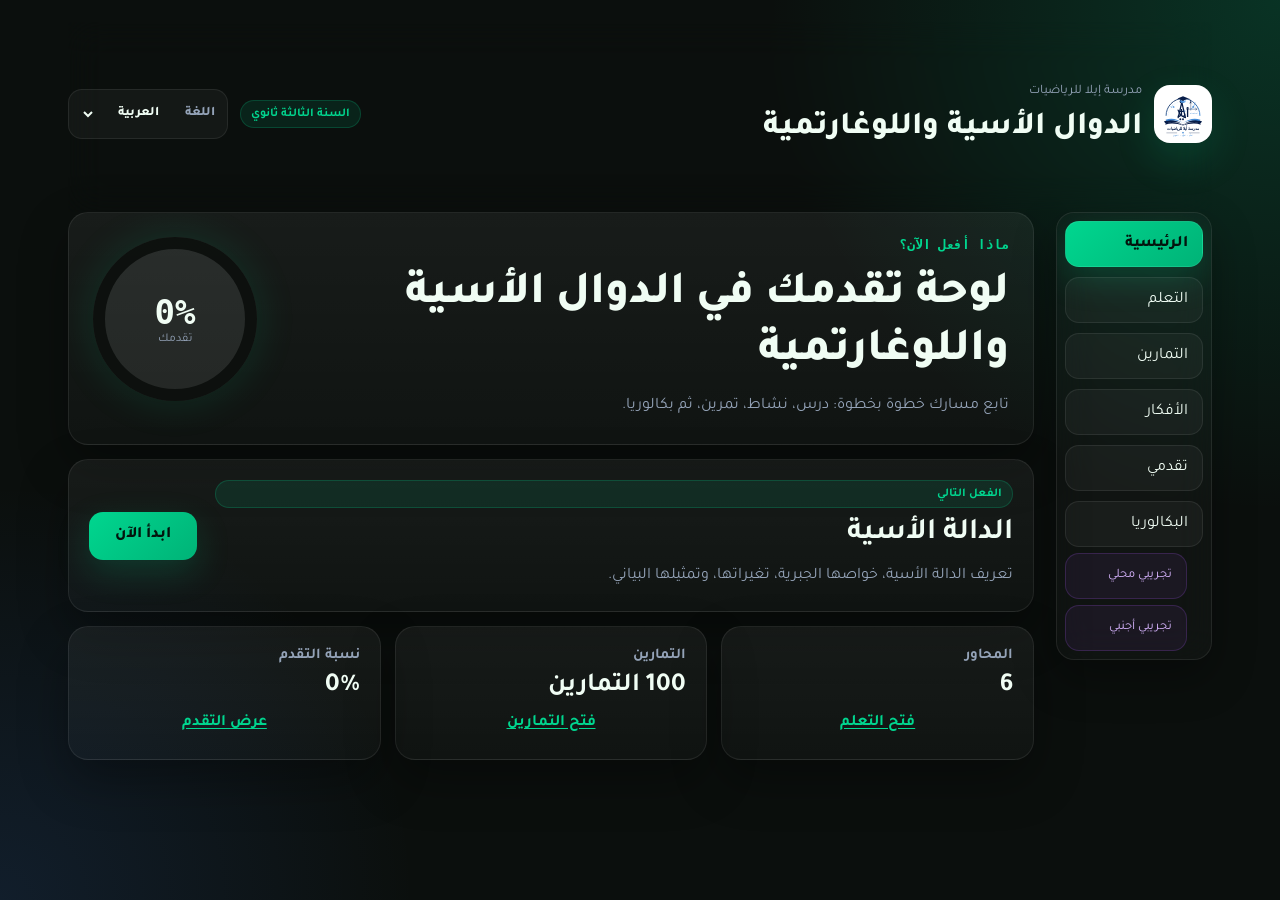
==== commit 451a3e59: "Add multilingual bac Algeria support" ====
--- a/index.html
+++ b/index.html
@@ -14,8 +14,8 @@
   <body>
     <section class="splash-screen" id="splashScreen" aria-label="شاشة بداية تطبيق الدوال" aria-hidden="false">
       <img class="splash-logo" src="assets/ayla_math_school_logo.svg" alt="شعار مدرسة إيلا للرياضيات" />
-      <h1>الدوال الأسية واللوغارتمية</h1>
-      <p>مدرسة إيلا للرياضيات</p>
+      <h1 data-i18n="brand.title">الدوال الأسية واللوغارتمية</h1>
+      <p data-i18n="brand.school">مدرسة إيلا للرياضيات</p>
       <span>درس، نشاط، تمرين، وحل منهجي</span>
     </section>
 
@@ -25,65 +25,65 @@
           <div class="brand">
             <img class="brand-logo" src="assets/ayla_math_school_logo.svg" alt="شعار مدرسة إيلا للرياضيات" />
             <div>
-              <p>مدرسة إيلا للرياضيات</p>
-              <h1>الدوال الأسية واللوغارتمية</h1>
+              <p data-i18n="brand.school">مدرسة إيلا للرياضيات</p>
+              <h1 data-i18n="brand.title">الدوال الأسية واللوغارتمية</h1>
             </div>
           </div>
           <div class="top-actions">
-            <span class="status-pill">السنة الثالثة ثانوي</span>
+            <span class="status-pill" data-i18n="brand.level">السنة الثالثة ثانوي</span><label class="language-control"><span data-i18n="language.label">اللغة</span><select id="languageSelect" aria-label="اختيار اللغة"><option value="ar">العربية</option><option value="fr">Français</option><option value="en">English</option></select></label>
           </div>
         </div>
       </header>
       <nav class="tab-bar main-nav" aria-label="الأبواب الرئيسية">
-        <button class="tab active" type="button" data-view="home" aria-current="true">الرئيسية</button>
-        <button class="tab" type="button" data-view="learn">التعلم</button>
-        <button class="tab" type="button" data-view="exercises">التمارين</button>
-        <button class="tab" type="button" data-view="ideas">الأفكار</button>
-        <button class="tab" type="button" data-view="progress">تقدمي</button>
-        <button class="tab desktop-only" type="button" data-view="bac">البكالوريا</button>
-        <button class="tab nav-subtab desktop-only" type="button" data-view="bac" data-bac-tab="mock-local">تجريبي محلي</button>
-        <button class="tab nav-subtab desktop-only" type="button" data-view="bac" data-bac-tab="mock-foreign">تجريبي أجنبي</button>
-        <button class="tab mobile-only" type="button" data-view="bac">المزيد</button>
+        <button class="tab active" type="button" data-view="home" aria-current="true" data-i18n="nav.home">الرئيسية</button>
+        <button class="tab" type="button" data-view="learn" data-i18n="nav.learn">التعلم</button>
+        <button class="tab" type="button" data-view="exercises" data-i18n="nav.exercises">التمارين</button>
+        <button class="tab" type="button" data-view="ideas" data-i18n="nav.ideas">الأفكار</button>
+        <button class="tab" type="button" data-view="progress" data-i18n="nav.progress">تقدمي</button>
+        <button class="tab desktop-only" type="button" data-view="bac" data-i18n="nav.bac">البكالوريا</button>
+        <button class="tab nav-subtab desktop-only" type="button" data-view="bac" data-bac-tab="mock-local" data-i18n="nav.mockLocal">تجريبي محلي</button>
+        <button class="tab nav-subtab desktop-only" type="button" data-view="bac" data-bac-tab="mock-foreign" data-i18n="nav.mockForeign">تجريبي أجنبي</button>
+        <button class="tab mobile-only" type="button" data-view="bac" data-i18n="nav.more">المزيد</button>
       </nav>
 
       <section class="role-view active">
         <section class="student-tab active" id="homeView">
           <section class="study-hero">
             <div>
-              <span class="kicker">ماذا أفعل الآن؟</span>
-              <h2>لوحة تقدمك في الدوال الأسية واللوغارتمية</h2>
-              <p>تابع مسارك خطوة بخطوة: درس، نشاط، تمرين، ثم بكالوريا.</p>
+              <span class="kicker" data-i18n="home.kicker">ماذا أفعل الآن؟</span>
+              <h2 data-i18n="home.title">لوحة تقدمك في الدوال الأسية واللوغارتمية</h2>
+              <p data-i18n="home.subtitle">تابع مسارك خطوة بخطوة: درس، نشاط، تمرين، ثم بكالوريا.</p>
             </div>
             <div class="readiness-ring" id="readinessRing" aria-label="نسبة تقدمك">
               <strong id="readinessValue">0%</strong>
-              <span>تقدمك</span>
+              <span data-i18n="home.progressLabel">تقدمك</span>
             </div>
           </section>
 
           <section class="home-dashboard">
             <article class="action-panel next-action-card">
               <div class="next-action-body">
-                <span class="panel-label">الفعل التالي</span>
-                <h3 id="continueTitle">ابدأ بأول محور</h3>
-                <p id="continueSummary">سيظهر هنا وصف المحور المقترح لك.</p>
+                <span class="panel-label" data-i18n="home.nextAction">الفعل التالي</span>
+                <h3 id="continueTitle" data-i18n="home.continueTitle">ابدأ بأول محور</h3>
+                <p id="continueSummary" data-i18n="home.continueSummary">سيظهر هنا وصف المحور المقترح لك.</p>
               </div>
-              <button class="primary-btn" id="continueLessonBtn" type="button">ابدأ الآن</button>
+              <button class="primary-btn" id="continueLessonBtn" type="button" data-i18n="home.startNow">ابدأ الآن</button>
             </article>
             <div class="home-stats-row">
               <article class="action-panel home-stat-card">
-                <h4>المحاور</h4>
+                <h4 data-i18n="home.modules">المحاور</h4>
                 <strong id="homeLessonCount">0</strong>
-                <button class="link-btn" type="button" data-view-jump="learn">فتح التعلم</button>
+                <button class="link-btn" type="button" data-view-jump="learn" data-i18n="home.openLearn">فتح التعلم</button>
               </article>
               <article class="action-panel home-stat-card">
-                <h4>التمارين</h4>
+                <h4 data-i18n="home.exercises">التمارين</h4>
                 <strong id="homeExerciseCount">0</strong>
-                <button class="link-btn" type="button" data-view-jump="exercises">فتح التمارين</button>
+                <button class="link-btn" type="button" data-view-jump="exercises" data-i18n="home.openExercises">فتح التمارين</button>
               </article>
               <article class="action-panel home-stat-card">
-                <h4>نسبة التقدم</h4>
+                <h4 data-i18n="home.progressPercent">نسبة التقدم</h4>
                 <strong id="homeProgressPercent">0%</strong>
-                <button class="link-btn" type="button" data-view-jump="progress">عرض التقدم</button>
+                <button class="link-btn" type="button" data-view-jump="progress" data-i18n="home.openProgress">عرض التقدم</button>
               </article>
             </div>
           </section>
@@ -91,51 +91,76 @@
 
         <section class="student-tab" id="learnView">
           <div class="section-title">
-            <h2>محاور التعلم</h2>
+            <h2 data-i18n="learn.title">محاور التعلم</h2>
             <span id="moduleCountLabel">0 محور</span>
           </div>
           <section class="cards-grid" id="moduleGrid"></section>
         </section>
 
         <section class="student-tab" id="moduleView">
-          <button class="ghost-btn back-btn" type="button" id="backToModulesBtn">العودة إلى المحاور</button>
+          <button class="ghost-btn back-btn" type="button" id="backToModulesBtn" data-i18n="learn.back">العودة إلى المحاور</button>
           <section id="moduleDetail"></section>
         </section>
 
         <section class="student-tab" id="ideasView">
           <div class="section-title">
-            <h2>أبواب أفكار البكالوريا</h2>
-            <span>رياضي، تقني رياضي، علمي، وتسيير واقتصاد</span>
+            <h2 data-i18n="ideas.title">أبواب أفكار البكالوريا</h2>
+            <span data-i18n="ideas.subtitle">رياضي، تقني رياضي، علمي، وتسيير واقتصاد</span>
           </div>
           <section class="lesson-reader" id="ideasDoor"></section>
         </section>
 
         <section class="student-tab" id="exercisesView">
           <div class="section-title">
-            <h2>التمارين</h2>
-            <span>تدريب حسب المحور</span>
+            <h2 data-i18n="exercises.title">التمارين</h2>
+            <span data-i18n="exercises.subtitle">ثلاثة أبواب منظمة للتدرج من تمارين الكتاب إلى التعمق</span>
           </div>
-          <section class="cards-grid" id="exerciseGrid"></section>
+          <nav class="lesson-section-tabs" aria-label="أبواب التمارين">
+            <button class="lesson-section-tab active" type="button" data-exercise-door="school" aria-current="true" data-i18n="exercises.schoolDoor">تمارين الكتاب المدرسي</button>
+            <button class="lesson-section-tab" type="button" data-exercise-door="deep" data-i18n="exercises.deepDoor">تمارين للتعمق</button>
+            <button class="lesson-section-tab" type="button" data-exercise-door="declic" data-i18n="exercises.declicDoor">تمارين كتاب Declic</button>
+          </nav>
+          <section class="lesson-section-panel active" data-exercise-panel="school">
+            <div class="section-title compact-title">
+              <h2 data-i18n="exercises.schoolTitle">تمارين الكتاب المدرسي</h2>
+              <span data-i18n="exercises.schoolSubtitle">التمارين الموجودة سابقا في باب التمارين</span>
+            </div>
+            <section class="cards-grid" id="schoolExerciseGrid"></section>
+          </section>
+          <section class="lesson-section-panel" data-exercise-panel="deep">
+            <div class="section-title compact-title">
+              <h2 data-i18n="exercises.deepTitle">تمارين للتعمق</h2>
+              <span data-i18n="exercises.deepSubtitle">مساحة مخصصة لتمارين إضافية أعلى مستوى</span>
+            </div>
+            <section class="cards-grid" id="deepExerciseGrid"></section>
+          </section>
+          <section class="lesson-section-panel" data-exercise-panel="declic">
+            <div class="section-title compact-title">
+              <h2 data-i18n="exercises.declicTitle">تمارين كتاب Declic</h2>
+              <span data-i18n="exercises.declicSubtitle">مساحة مخصصة لتمارين كتاب Declic</span>
+            </div>
+            <section class="declic-exercise-list" id="declicExerciseGrid"></section>
+          </section>
         </section>
 
         <section class="student-tab" id="solvedView">
           <div class="section-title">
-            <h2>تمارين محلولة</h2>
-            <span>حلول منهجية قابلة للمراجعة</span>
+            <h2 data-i18n="solved.title">تمارين محلولة</h2>
+            <span data-i18n="solved.subtitle">حلول منهجية قابلة للمراجعة</span>
           </div>
           <section class="lesson-reader" id="solvedList"></section>
         </section>
 
         <section class="student-tab" id="bacView">
           <div class="section-title">
-            <h2>البكالوريا</h2>
-            <span>تدريب موجه لأبواب البكالوريا</span>
+            <h2 data-i18n="bac.title">البكالوريا</h2>
+            <span data-i18n="bac.subtitle">تدريب موجه لأبواب البكالوريا</span>
           </div>
 
           <nav class="bac-subtabs branch-inline" aria-label="أبواب البكالوريا">
-            <button class="active" type="button" data-bac-tab="algeria" aria-current="true">بكالوريا الجزائر</button>
-            <button type="button" data-bac-tab="foreign">بكالوريا أجنبي</button>
-            <button type="button" data-bac-tab="mock-local">بكالوريا تجريبي</button>
+            <button class="active" type="button" data-bac-tab="algeria" aria-current="true" data-i18n="bac.algeria">بكالوريا الجزائر</button>
+            <button type="button" data-bac-tab="foreign" data-i18n="bac.foreign">بكالوريا أجنبي</button>
+            <button type="button" data-bac-tab="mock-local" data-i18n="bac.mock">بكالوريا تجريبي</button>
           </nav>
 
           <section class="bac-panel active" data-bac-panel="algeria">
@@ -1226,7 +1251,80 @@
                     </div>
                   </section>
 
-</section>
+
+                  <hr class="mock-exam-divider" />
+
+                  <h3>بكالوريا تجريبي علمي ورياضي - دالة h</h3>
+                  <ol class="exam-parts">
+                    <li>
+                      <p>نعتبر الدالة <span class="math">h</span> المعرفة على <span class="math">[0,+∞[</span> بما يلي:</p>
+                      <div class="math-equation">h(0)=1 ، و إذا x∈]0,+∞[ فإن h(x)=1+x-xlnx</div>
+                    </li>
+                    <li>ادرس استمرارية <span class="math">h</span> في <span class="math">0</span>.</li>
+                    <li>ادرس قابلية اشتقاق <span class="math">h</span> في <span class="math">0</span>، ثم أول النتيجة هندسيا.</li>
+                    <li>ادرس تغيرات <span class="math">h</span> ثم ضع جدول تغيراتها، مع حساب نهايتها عند <span class="math">+∞</span>.</li>
+                    <li>
+                      <ol type="a">
+                        <li>بين أن المعادلة <span class="math">h(x)=0</span> تقبل حلا وحيدا <span class="math">α</span> بحيث <span class="math">3.5&lt;α&lt;3.6</span>.</li>
+                        <li>استنتج إشارة <span class="math">h(x)</span> على <span class="math">[0,+∞[</span>.</li>
+                      </ol>
+                    </li>
+                    <li>أنشئ المنحنى <span class="math">(C<sub>h</sub>)</span> الممثل للدالة <span class="math">h</span> في معلم متعامد ممنظم <span class="math">(O;i,j)</span> بوحدة بيانية <span class="math">2cm</span>.</li>
+                                      <li>
+                      <strong>Partie B (4,75 points)</strong>
+                      <p>نعتبر الدالة <span class="math">f</span> المعرفة على <span class="math">]0,+∞[</span> بـ:</p>
+                      <div class="math-equation">f(x)=2+<span class="frac"><span>lnx</span><span>1+x</span></span></div>
+                      <ol type="a">
+                        <li>احسب <span class="math"><span class="lim"><span>lim</span><span>x→0<sup>+</sup></span></span>f(x)</span> و <span class="math"><span class="lim"><span>lim</span><span>x→+∞</span></span>f(x)</span> ثم أول هندسيا النتيجتين.</li>
+                        <li>بين أنه لكل <span class="math">x∈]0,+∞[</span>: <span class="math">f'(x)=<span class="frac"><span>h(x)</span><span>x(1+x)<sup>2</sup></span></span></span>.</li>
+                        <li>استنتج اتجاه تغير <span class="math">f</span> ثم ضع جدول تغيراتها.</li>
+                        <li>حدد إحداثيي نقطة تقاطع المنحنى <span class="math">(C<sub>f</sub>)</span> مع المستقيم <span class="math">y=2</span>.</li>
+                        <li>أنشئ <span class="math">(C<sub>f</sub>)</span> والمقاربين المحتملين في نفس معلم <span class="math">(C<sub>h</sub>)</span>.</li>
+                      </ol>
+                    </li>
+                    <li>
+                      <strong>Partie C (2,25 points)</strong>
+                      <ol type="a">
+                        <li>برر أن <span class="math">lnα=<span class="frac"><span>α+1</span><span>α</span></span></span>.</li>
+                        <li>لتكن <span class="math">T</span> الدالة المعرفة على <span class="math">]0,+∞[</span> بـ <span class="math">T(x)=<span class="frac"><span>1</span><span>2</span></span>x<sup>2</sup>(lnx-<span class="frac"><span>1</span><span>2</span></span>)</span>. احسب <span class="math">T'(x)</span> وعبّر عنها بدلالة <span class="math">t(x)=xlnx</span>.</li>
+                        <li>بين أن <span class="math">∫<sub>1</sub><sup>α</sup>xlnx dx=<span class="frac"><span>(α+1)<sup>2</sup></span><span>4</span></span></span>.</li>
+                        <li>احسب بدلالة <span class="math">α</span> مساحة الحيز المحدد بالمنحنى <span class="math">(C<sub>h</sub>)</span> ومحور الفواصل والمستقيمين <span class="math">x=1</span> و <span class="math">x=α</span>. نعطي: <span class="math">ln3.5≈1.2</span> و <span class="math">ln3.6≈1.3</span>.</li>
+                      </ol>
+                    </li></ol>
+                  <section class="mock-exam-solution is-collapsed">
+                    <button class="solution-heading-btn" type="button" data-toggle-mock-solution aria-expanded="false">حل بكالوريا تجريبي علمي ورياضي - دالة h</button>
+                    <div class="mock-solution-body">
+                      <article>
+                        <h4>دراسة الدالة <span class="math">h</span></h4>
+                        <p>عند <span class="math">0<sup>+</sup></span> لدينا <span class="math">xlnx→0</span>، ومنه <span class="math">h(x)=1+x-xlnx→1=h(0)</span>. إذن <span class="math">h</span> متصلة في <span class="math">0</span>.</p>
+                        <p>نحسب خارج التفاضل على اليمين:</p>
+                        <div class="math-equation"><span class="frac"><span>h(x)-h(0)</span><span>x</span></span>=1-lnx → +∞</div>
+                        <p>إذن <span class="math">h</span> غير قابلة للاشتقاق يمينا في <span class="math">0</span> بمشتقة منتهية، وللمنحنى نصف مماس عمودي عند النقطة <span class="math">(0,1)</span>.</p>
+                        <p>لكل <span class="math">x&gt;0</span>: <span class="math">h'(x)=1-(lnx+1)=-lnx</span>. إذن <span class="math">h</span> متزايدة على <span class="math">]0,1]</span> ومتناقصة على <span class="math">[1,+∞[</span>، وقيمتها العظمى <span class="math">h(1)=2</span>. كما أن <span class="math">h(x)=1+x(1-lnx)→-∞</span> عند <span class="math">+∞</span>.</p>
+                        <p>على <span class="math">[1,+∞[</span> الدالة متناقصة من <span class="math">2</span> إلى <span class="math">-∞</span>، فتقبل المعادلة <span class="math">h(x)=0</span> حلا وحيدا. وبالحساب: <span class="math">h(3.5)&gt;0</span> و <span class="math">h(3.6)&lt;0</span>، إذن <span class="math">3.5&lt;α&lt;3.6</span>.</p>
+                        <p>الإشارة: <span class="math">h(x)&gt;0</span> على <span class="math">[0,α[</span>، و <span class="math">h(α)=0</span>، و <span class="math">h(x)&lt;0</span> على <span class="math">]α,+∞[</span>. لرسم المنحنى نستعمل النقط <span class="math">(0,1)</span> و <span class="math">(1,2)</span> و <span class="math">(α,0)</span> ونصف المماس العمودي عند <span class="math">0</span>.</p>
+                      </article>
+
+                      <article>
+                        <h4>Partie B - الدالة <span class="math">f</span> المرتبطة بـ <span class="math">h</span></h4>
+                        <p>لدينا عند <span class="math">0<sup>+</sup></span>: <span class="math">lnx→-∞</span> و <span class="math">1+x→1</span>، إذن <span class="math">f(x)→-∞</span>. وعند <span class="math">+∞</span>: <span class="math"><span class="frac"><span>lnx</span><span>1+x</span></span>→0</span>، ومنه <span class="math">f(x)→2</span>. هندسيا: للمُنحنى فرع لا نهائي قرب محور التراتيب، والمستقيم <span class="math">y=2</span> مقارب أفقي عند <span class="math">+∞</span>.</p>
+                        <p>لكل <span class="math">x&gt;0</span>:</p>
+                        <div class="math-equation">f'(x)=<span class="frac"><span><span class="frac"><span>1</span><span>x</span></span>(1+x)-lnx</span><span>(1+x)<sup>2</sup></span></span>=<span class="frac"><span>1+x-xlnx</span><span>x(1+x)<sup>2</sup></span></span>=<span class="frac"><span>h(x)</span><span>x(1+x)<sup>2</sup></span></span></div>
+                        <p>بما أن المقام موجب، فإن إشارة <span class="math">f'</span> هي إشارة <span class="math">h</span>: الدالة <span class="math">f</span> متزايدة على <span class="math">]0,α]</span> ومتناقصة على <span class="math">[α,+∞[</span>. كما أن <span class="math">f(α)=2+<span class="frac"><span>lnα</span><span>1+α</span></span>=2+<span class="frac"><span>1</span><span>α</span></span></span>.</p>
+                        <p>نقطة تقاطع <span class="math">(C<sub>f</sub>)</span> مع <span class="math">y=2</span> تحقق <span class="math">lnx=0</span>، أي <span class="math">x=1</span>، ومنه النقطة هي <span class="math">(1,2)</span>. في الرسم نستعمل المقارب العمودي <span class="math">x=0</span> والمقارب الأفقي <span class="math">y=2</span> والنقطة <span class="math">(1,2)</span> والقيمة العظمى عند <span class="math">x=α</span>.</p>
+                      </article>
+                      <article>
+                        <h4>Partie C - التكامل والمساحة</h4>
+                        <p>من <span class="math">h(α)=0</span> نحصل على <span class="math">1+α-αlnα=0</span>، وبالتالي <span class="math">lnα=<span class="frac"><span>α+1</span><span>α</span></span></span>.</p>
+                        <p>إذا كان <span class="math">T(x)=<span class="frac"><span>1</span><span>2</span></span>x<sup>2</sup>(lnx-<span class="frac"><span>1</span><span>2</span></span>)</span>، فإن:</p>
+                        <div class="math-equation">T'(x)=xlnx=t(x)</div>
+                        <p>إذن:</p>
+                        <div class="math-equation">∫<sub>1</sub><sup>α</sup>xlnx dx=T(α)-T(1)=<span class="frac"><span>(α+1)<sup>2</sup></span><span>4</span></span></div>
+                        <p>بما أن <span class="math">h(x)≥0</span> على <span class="math">[1,α]</span>، فإن المساحة هي:</p>
+                        <div class="math-equation">A=∫<sub>1</sub><sup>α</sup>(1+x-xlnx)dx=<span class="frac"><span>α<sup>2</sup>+2α-7</span><span>4</span></span></div>
+                      </article>
+                    </div>
+                  </section></section>
               </article>
 
                             <article class="action-panel mock-bac-panel" data-mock-panel="math">
@@ -1364,7 +1462,80 @@
 
                       </article>
                     </div>
-                  </section>
+                  
+                  <hr class="mock-exam-divider" />
+
+                  <h3>بكالوريا تجريبي رياضي وعلمي - دالة h</h3>
+                  <ol class="exam-parts">
+                    <li>
+                      <p>نعتبر الدالة <span class="math">h</span> المعرفة على <span class="math">[0,+∞[</span> بما يلي:</p>
+                      <div class="math-equation">h(0)=1 ، و إذا x∈]0,+∞[ فإن h(x)=1+x-xlnx</div>
+                    </li>
+                    <li>ادرس استمرارية <span class="math">h</span> في <span class="math">0</span>.</li>
+                    <li>ادرس قابلية اشتقاق <span class="math">h</span> في <span class="math">0</span>، ثم أول النتيجة هندسيا.</li>
+                    <li>ادرس تغيرات <span class="math">h</span> ثم ضع جدول تغيراتها، مع حساب نهايتها عند <span class="math">+∞</span>.</li>
+                    <li>
+                      <ol type="a">
+                        <li>بين أن المعادلة <span class="math">h(x)=0</span> تقبل حلا وحيدا <span class="math">α</span> بحيث <span class="math">3.5&lt;α&lt;3.6</span>.</li>
+                        <li>استنتج إشارة <span class="math">h(x)</span> على <span class="math">[0,+∞[</span>.</li>
+                      </ol>
+                    </li>
+                    <li>أنشئ المنحنى <span class="math">(C<sub>h</sub>)</span> الممثل للدالة <span class="math">h</span> في معلم متعامد ممنظم <span class="math">(O;i,j)</span> بوحدة بيانية <span class="math">2cm</span>.</li>
+                                      <li>
+                      <strong>Partie B (4,75 points)</strong>
+                      <p>نعتبر الدالة <span class="math">f</span> المعرفة على <span class="math">]0,+∞[</span> بـ:</p>
+                      <div class="math-equation">f(x)=2+<span class="frac"><span>lnx</span><span>1+x</span></span></div>
+                      <ol type="a">
+                        <li>احسب <span class="math"><span class="lim"><span>lim</span><span>x→0<sup>+</sup></span></span>f(x)</span> و <span class="math"><span class="lim"><span>lim</span><span>x→+∞</span></span>f(x)</span> ثم أول هندسيا النتيجتين.</li>
+                        <li>بين أنه لكل <span class="math">x∈]0,+∞[</span>: <span class="math">f'(x)=<span class="frac"><span>h(x)</span><span>x(1+x)<sup>2</sup></span></span></span>.</li>
+                        <li>استنتج اتجاه تغير <span class="math">f</span> ثم ضع جدول تغيراتها.</li>
+                        <li>حدد إحداثيي نقطة تقاطع المنحنى <span class="math">(C<sub>f</sub>)</span> مع المستقيم <span class="math">y=2</span>.</li>
+                        <li>أنشئ <span class="math">(C<sub>f</sub>)</span> والمقاربين المحتملين في نفس معلم <span class="math">(C<sub>h</sub>)</span>.</li>
+                      </ol>
+                    </li>
+                    <li>
+                      <strong>Partie C (2,25 points)</strong>
+                      <ol type="a">
+                        <li>برر أن <span class="math">lnα=<span class="frac"><span>α+1</span><span>α</span></span></span>.</li>
+                        <li>لتكن <span class="math">T</span> الدالة المعرفة على <span class="math">]0,+∞[</span> بـ <span class="math">T(x)=<span class="frac"><span>1</span><span>2</span></span>x<sup>2</sup>(lnx-<span class="frac"><span>1</span><span>2</span></span>)</span>. احسب <span class="math">T'(x)</span> وعبّر عنها بدلالة <span class="math">t(x)=xlnx</span>.</li>
+                        <li>بين أن <span class="math">∫<sub>1</sub><sup>α</sup>xlnx dx=<span class="frac"><span>(α+1)<sup>2</sup></span><span>4</span></span></span>.</li>
+                        <li>احسب بدلالة <span class="math">α</span> مساحة الحيز المحدد بالمنحنى <span class="math">(C<sub>h</sub>)</span> ومحور الفواصل والمستقيمين <span class="math">x=1</span> و <span class="math">x=α</span>. نعطي: <span class="math">ln3.5≈1.2</span> و <span class="math">ln3.6≈1.3</span>.</li>
+                      </ol>
+                    </li></ol>
+                  <section class="mock-exam-solution is-collapsed">
+                    <button class="solution-heading-btn" type="button" data-toggle-mock-solution aria-expanded="false">حل بكالوريا تجريبي رياضي وعلمي - دالة h</button>
+                    <div class="mock-solution-body">
+                      <article>
+                        <h4>دراسة الدالة <span class="math">h</span></h4>
+                        <p>عند <span class="math">0<sup>+</sup></span> لدينا <span class="math">xlnx→0</span>، ومنه <span class="math">h(x)=1+x-xlnx→1=h(0)</span>. إذن <span class="math">h</span> متصلة في <span class="math">0</span>.</p>
+                        <p>نحسب خارج التفاضل على اليمين:</p>
+                        <div class="math-equation"><span class="frac"><span>h(x)-h(0)</span><span>x</span></span>=1-lnx → +∞</div>
+                        <p>إذن <span class="math">h</span> غير قابلة للاشتقاق يمينا في <span class="math">0</span> بمشتقة منتهية، وللمنحنى نصف مماس عمودي عند النقطة <span class="math">(0,1)</span>.</p>
+                        <p>لكل <span class="math">x&gt;0</span>: <span class="math">h'(x)=1-(lnx+1)=-lnx</span>. إذن <span class="math">h</span> متزايدة على <span class="math">]0,1]</span> ومتناقصة على <span class="math">[1,+∞[</span>، وقيمتها العظمى <span class="math">h(1)=2</span>. كما أن <span class="math">h(x)=1+x(1-lnx)→-∞</span> عند <span class="math">+∞</span>.</p>
+                        <p>على <span class="math">[1,+∞[</span> الدالة متناقصة من <span class="math">2</span> إلى <span class="math">-∞</span>، فتقبل المعادلة <span class="math">h(x)=0</span> حلا وحيدا. وبالحساب: <span class="math">h(3.5)&gt;0</span> و <span class="math">h(3.6)&lt;0</span>، إذن <span class="math">3.5&lt;α&lt;3.6</span>.</p>
+                        <p>الإشارة: <span class="math">h(x)&gt;0</span> على <span class="math">[0,α[</span>، و <span class="math">h(α)=0</span>، و <span class="math">h(x)&lt;0</span> على <span class="math">]α,+∞[</span>. لرسم المنحنى نستعمل النقط <span class="math">(0,1)</span> و <span class="math">(1,2)</span> و <span class="math">(α,0)</span> ونصف المماس العمودي عند <span class="math">0</span>.</p>
+                      </article>
+
+                      <article>
+                        <h4>Partie B - الدالة <span class="math">f</span> المرتبطة بـ <span class="math">h</span></h4>
+                        <p>لدينا عند <span class="math">0<sup>+</sup></span>: <span class="math">lnx→-∞</span> و <span class="math">1+x→1</span>، إذن <span class="math">f(x)→-∞</span>. وعند <span class="math">+∞</span>: <span class="math"><span class="frac"><span>lnx</span><span>1+x</span></span>→0</span>، ومنه <span class="math">f(x)→2</span>. هندسيا: للمُنحنى فرع لا نهائي قرب محور التراتيب، والمستقيم <span class="math">y=2</span> مقارب أفقي عند <span class="math">+∞</span>.</p>
+                        <p>لكل <span class="math">x&gt;0</span>:</p>
+                        <div class="math-equation">f'(x)=<span class="frac"><span><span class="frac"><span>1</span><span>x</span></span>(1+x)-lnx</span><span>(1+x)<sup>2</sup></span></span>=<span class="frac"><span>1+x-xlnx</span><span>x(1+x)<sup>2</sup></span></span>=<span class="frac"><span>h(x)</span><span>x(1+x)<sup>2</sup></span></span></div>
+                        <p>بما أن المقام موجب، فإن إشارة <span class="math">f'</span> هي إشارة <span class="math">h</span>: الدالة <span class="math">f</span> متزايدة على <span class="math">]0,α]</span> ومتناقصة على <span class="math">[α,+∞[</span>. كما أن <span class="math">f(α)=2+<span class="frac"><span>lnα</span><span>1+α</span></span>=2+<span class="frac"><span>1</span><span>α</span></span></span>.</p>
+                        <p>نقطة تقاطع <span class="math">(C<sub>f</sub>)</span> مع <span class="math">y=2</span> تحقق <span class="math">lnx=0</span>، أي <span class="math">x=1</span>، ومنه النقطة هي <span class="math">(1,2)</span>. في الرسم نستعمل المقارب العمودي <span class="math">x=0</span> والمقارب الأفقي <span class="math">y=2</span> والنقطة <span class="math">(1,2)</span> والقيمة العظمى عند <span class="math">x=α</span>.</p>
+                      </article>
+                      <article>
+                        <h4>Partie C - التكامل والمساحة</h4>
+                        <p>من <span class="math">h(α)=0</span> نحصل على <span class="math">1+α-αlnα=0</span>، وبالتالي <span class="math">lnα=<span class="frac"><span>α+1</span><span>α</span></span></span>.</p>
+                        <p>إذا كان <span class="math">T(x)=<span class="frac"><span>1</span><span>2</span></span>x<sup>2</sup>(lnx-<span class="frac"><span>1</span><span>2</span></span>)</span>، فإن:</p>
+                        <div class="math-equation">T'(x)=xlnx=t(x)</div>
+                        <p>إذن:</p>
+                        <div class="math-equation">∫<sub>1</sub><sup>α</sup>xlnx dx=T(α)-T(1)=<span class="frac"><span>(α+1)<sup>2</sup></span><span>4</span></span></div>
+                        <p>بما أن <span class="math">h(x)≥0</span> على <span class="math">[1,α]</span>، فإن المساحة هي:</p>
+                        <div class="math-equation">A=∫<sub>1</sub><sup>α</sup>(1+x-xlnx)dx=<span class="frac"><span>α<sup>2</sup>+2α-7</span><span>4</span></span></div>
+                      </article>
+                    </div>
+                  </section></section>
               </article>
 
               <article class="action-panel mock-bac-panel" data-mock-panel="tech">
@@ -1445,7 +1616,16 @@
                   <option value="2021">2021</option>
                   <option value="2020">2020</option>
                   <option value="2019">2019</option>
+                  <option value="2018">2018</option>
+                  <option value="2017">2017</option>
+                  <option value="2016">2016</option>
+                  <option value="2015">2015</option>
+                  <option value="2014">2014</option>
+                  <option value="2013">2013</option>
+                  <option value="2012">2012</option>
                   <option value="2011">2011</option>
+                  <option value="2010">2010</option>
+                  <option value="2009">2009</option>
                   <option value="2008">2008</option>
                   <option value="2007">2007</option>
                   <option value="2006">2006</option>
@@ -1880,6 +2060,438 @@
                 </div>
               </section>
             </section>
+            <article class="action-panel bac-intro foreign-exam-heading" data-country="tunisia" data-branch="science" data-year="2024">
+              <span class="panel-label purple">تونس - 2024 - دورة رئيسية - علوم تجريبية</span>
+              <h3>التمرين : دراسة دالة أسية ومتتاليات تكاملية</h3>
+              <p>موضوع حول دراسة دالة أسية، مقاربات، مساحات، ومتتاليات عددية معرفة بتكامل.</p>
+            </article>
+            <section class="mock-exam-paper">
+              <h3>الجزء A</h3>
+              <p>نعتبر الدالة <span class="math">f</span> المعرفة على <span class="math">ℝ</span> بـ:</p>
+              <div class="math-equation">f(x) = -<span class="frac"><span>1</span><span>2</span></span> e<sup>2x</sup> + e<sup>x</sup> + 2x</div>
+              <p>ونرمز بـ <span class="math">(C<sub>f</sub>)</span> لمنحناها البياني في معلم متعامد ومتجانس <span class="math">(O, i, j)</span>.</p>
+              
+              <ol>
+                <li>
+                  <p><strong>(أ)</strong> بين أن <span class="math">lim<sub>x→+∞</sub> f(x) = -∞</span> وأن <span class="math">lim<sub>x→+∞</sub> <span class="frac"><span>f(x)</span><span>x</span></span> = -∞</span>. فسر النتيجة بيانيا.</p>
+                  <p><strong>(ب)</strong> احسب <span class="math">lim<sub>x→-∞</sub> f(x)</span> وبين أن المستقيم <span class="math">Δ : y = 2x</span> هو مستقيم مقارب لـ <span class="math">(C<sub>f</sub>)</span> بجوار <span class="math">-∞</span>.</p>
+                  <p><strong>(ج)</strong> ادرس الوضع النسبي لـ <span class="math">(C<sub>f</sub>)</span> و <span class="math">Δ</span>.</p>
+                </li>
+                <li>
+                  <p><strong>(أ)</strong> بين أنه من أجل كل عدد حقيقي <span class="math">x</span>،</p>
+                  <div class="math-equation">f'(x) = (e<sup>x</sup> + 1)(2 - e<sup>x</sup>)</div>
+                  <p><strong>(ب)</strong> شكل جدول تغيرات <span class="math">f</span>.</p>
+                  <p><strong>(ج)</strong> بين أن المعادلة <span class="math">f(x) = 0</span> تقبل بالضبط حلين <span class="math">α</span> و <span class="math">β</span> بحيث <span class="math">-0.3 &lt; α &lt; -0.2</span> و <span class="math">1.2 &lt; β &lt; 1.3</span>.</p>
+                  <p><strong>(د)</strong> بين أنه من أجل كل <span class="math">x ∈ [α, 0]</span>، <span class="math">0 ≤ f(x) ≤ <span class="frac"><span>1</span><span>2</span></span></span> و <span class="math">0 ≤ <span class="frac"><span>f(x)</span><span>1 - f(x)</span></span> ≤ 1</span>.</p>
+                </li>
+                <li>
+                  <p>في الشكل 2 من الملحق، تم تعليم العددين <span class="math">α</span> و <span class="math">β</span>.</p>
+                  <p><strong>(أ)</strong> ارسم المنحنى <span class="math">(C<sub>f</sub>)</span>.</p>
+                  <p><strong>(ب)</strong> احسب مساحة الحيز <span class="math">A</span> المحدد بالمنحنى <span class="math">(C<sub>f</sub>)</span> والمستقيمات التي معادلاتها <span class="math">y=0</span>، <span class="math">x=0</span> و <span class="math">x = ln 2</span>.</p>
+                </li>
+              </ol>
+
+              <h3>الجزء B</h3>
+              <ol>
+                <li>
+                  <p>نعتبر المتتالية <span class="math">(u<sub>n</sub>)</span> المعرفة على <span class="math">ℕ<sup>*</sup></span> بـ: <span class="math">u<sub>n</sub> = ∫<sub>α</sub><sup>0</sup> (f(t))<sup>n</sup> dt</span>.</p>
+                  <p><strong>(أ)</strong> بين أنه من أجل كل <span class="math">n ∈ ℕ<sup>*</sup></span>،</p>
+                  <div class="math-equation">0 ≤ u<sub>n</sub> ≤ -α(<span class="frac"><span>1</span><span>2</span></span>)<sup>n</sup></div>
+                  <p><strong>(ب)</strong> استنتج <span class="math">lim<sub>n→+∞</sub> u<sub>n</sub></span>.</p>
+                </li>
+                <li>
+                  <p>لتكن <span class="math">(S<sub>n</sub>)</span> المتتالية المعرفة على <span class="math">ℕ<sup>*</sup></span> بـ: <span class="math">S<sub>n</sub> = ∑<sub>k=1</sub><sup>n</sup> u<sub>k</sub></span>.</p>
+                  <p><strong>(أ)</strong> بين أنه من أجل كل <span class="math">n ∈ ℕ<sup>*</sup></span>،</p>
+                  <div class="math-equation">S<sub>n</sub> = ∫<sub>α</sub><sup>0</sup> <span class="frac"><span>f(t)</span><span>1 - f(t)</span></span> (1 - (f(t))<sup>n</sup>) dt</div>
+                  <p><strong>(ب)</strong> بين أن المتتالية <span class="math">(S<sub>n</sub>)</span> متزايدة ومحدودة من الأعلى.</p>
+                  <p><strong>(ج)</strong> بين إذن أن المتتالية <span class="math">(S<sub>n</sub>)</span> متقاربة نحو عدد حقيقي <span class="math">l</span> وأن <span class="math">0 ≤ l &lt; 0.3</span>.</p>
+                </li>
+              </ol>
+            </section>
+            
+            <section class="mock-exam-solution is-collapsed">
+              <button class="solution-heading-btn" type="button" data-toggle-mock-solution aria-expanded="false">حل بكالوريا تونس 2024 علوم تجريبية</button>
+              <div class="mock-solution-body">
+                <div class="solution-content">
+                  <article>
+                    <h4>الجزء A - النهايات والمقارب المائل</h4>
+                    <p><strong>1) (أ)</strong> حساب النهايات عند <span class="math">+∞</span>:</p>
+                    <div class="math-equation">f(x) = e<sup>2x</sup>(-<span class="frac"><span>1</span><span>2</span></span> + <span class="frac"><span>1</span><span>e<sup>x</sup></span></span> + <span class="frac"><span>2x</span><span>e<sup>2x</sup></span></span>)</div>
+                    <p>بما أن <span class="math">lim<sub>x→+∞</sub> e<sup>2x</sup> = +∞</span>، والنهايات الشهيرة <span class="math">lim e<sup>x</sup> = +∞</span> و <span class="math">lim <span class="frac"><span>x</span><span>e<sup>2x</sup></span></span> = 0</span>، فإن ما بين قوسين يؤول إلى <span class="math">-1/2</span>.</p>
+                    <div class="math-equation">lim<sub>x→+∞</sub> f(x) = -∞</div>
+                    <p>لحساب <span class="math">lim <span class="frac"><span>f(x)</span><span>x</span></span></span>:</p>
+                    <div class="math-equation"><span class="frac"><span>f(x)</span><span>x</span></span> = <span class="frac"><span>e<sup>2x</sup></span><span>x</span></span>(-<span class="frac"><span>1</span><span>2</span></span> + <span class="frac"><span>1</span><span>e<sup>x</sup></span></span> + <span class="frac"><span>2x</span><span>e<sup>2x</sup></span></span>)</div>
+                    <p>بما أن <span class="math">lim<sub>x→+∞</sub> <span class="frac"><span>e<sup>2x</sup></span><span>x</span></span> = +∞</span>، نجد أن:</p>
+                    <div class="math-equation">lim<sub>x→+∞</sub> <span class="frac"><span>f(x)</span><span>x</span></span> = -∞</div>
+                    <p><strong>التفسير البياني:</strong> المنحنى <span class="math">(C<sub>f</sub>)</span> يقبل فرعاً شلجمياً في اتجاه محور التراتيب بجوار <span class="math">+∞</span>.</p>
+                    
+                    <p><strong>(ب)</strong> النهايات عند <span class="math">-∞</span> والمقارب:</p>
+                    <p>لما <span class="math">x → -∞</span>، لدينا <span class="math">e<sup>2x</sup> → 0</span> و <span class="math">e<sup>x</sup> → 0</span> و <span class="math">2x → -∞</span>.</p>
+                    <div class="math-equation">lim<sub>x→-∞</sub> f(x) = -∞</div>
+                    <p>نبين أن <span class="math">y = 2x</span> مقارب مائل:</p>
+                    <div class="math-equation">lim<sub>x→-∞</sub> (f(x) - 2x) = lim<sub>x→-∞</sub> (-<span class="frac"><span>1</span><span>2</span></span> e<sup>2x</sup> + e<sup>x</sup>) = 0 + 0 = 0</div>
+                    <p>إذن المستقيم <span class="math">Δ : y = 2x</span> مقارب مائل بجوار <span class="math">-∞</span>.</p>
+                    
+                    <p><strong>(ج)</strong> الوضع النسبي لـ <span class="math">(C<sub>f</sub>)</span> و <span class="math">Δ</span>:</p>
+                    <div class="math-equation">f(x) - 2x = e<sup>x</sup>(-<span class="frac"><span>1</span><span>2</span></span> e<sup>x</sup> + 1)</div>
+                    <p>بما أن <span class="math">e<sup>x</sup> &gt; 0</span>، فإن الإشارة هي إشارة <span class="math">1 - <span class="frac"><span>1</span><span>2</span></span>e<sup>x</sup></span>.</p>
+                    <div class="math-equation">1 - <span class="frac"><span>1</span><span>2</span></span>e<sup>x</sup> &gt; 0 ⟺ e<sup>x</sup> &lt; 2 ⟺ x &lt; ln 2</div>
+                    <p>إذن من أجل <span class="math">x ∈ ]-∞, ln 2[</span>، <span class="math">(C<sub>f</sub>)</span> يقع فوق <span class="math">Δ</span>. ومن أجل <span class="math">x ∈ ]ln 2, +∞[</span>، <span class="math">(C<sub>f</sub>)</span> يقع تحت <span class="math">Δ</span>. ويتقاطعان في النقطة ذات الفاصلة <span class="math">ln 2</span>.</p>
+                  </article>
+
+                  <article>
+                    <h4>التغيرات، الحلول، والحصر</h4>
+                    <p><strong>2) (أ)</strong> المشتقة:</p>
+                    <div class="math-equation">f'(x) = -e<sup>2x</sup> + e<sup>x</sup> + 2</div>
+                    <p>نلاحظ أن <span class="math">(e<sup>x</sup> + 1)(2 - e<sup>x</sup>) = 2e<sup>x</sup> - e<sup>2x</sup> + 2 - e<sup>x</sup> = -e<sup>2x</sup> + e<sup>x</sup> + 2</span>. إذن:</p>
+                    <div class="math-equation">f'(x) = (e<sup>x</sup> + 1)(2 - e<sup>x</sup>)</div>
+                    
+                    <p><strong>(ب)</strong> جدول التغيرات:</p>
+                    <p>بما أن <span class="math">e<sup>x</sup> + 1 &gt; 0</span> قطعا، إشارة <span class="math">f'</span> من إشارة <span class="math">2 - e<sup>x</sup></span>.</p>
+                    <div class="math-equation">2 - e<sup>x</sup> &gt; 0 ⟺ x &lt; ln 2</div>
+                    <p>الدالة متزايدة تماماً على <span class="math">]-∞, ln 2]</span> ومتناقصة تماماً على <span class="math">[ln 2, +∞[</span>.</p>
+                    <p>القيمة الحدية العظمى: <span class="math">f(ln 2) = -<span class="frac"><span>1</span><span>2</span></span>(4) + 2 + 2 ln 2 = 2 ln 2</span>.</p>
+                    
+                    <p><strong>(ج)</strong> حلول المعادلة <span class="math">f(x) = 0</span>:</p>
+                    <p>على المجال <span class="math">]-∞, ln 2]</span>، <span class="math">f</span> متصلة ورتيبة تماما (متزايدة)، وتتغير قيمها من <span class="math">-∞</span> إلى <span class="math">2 ln 2 &gt; 0</span>، إذن حسب مبرهنة القيم المتوسطة، يوجد حل وحيد <span class="math">α</span>.</p>
+                    <p>وبما أن <span class="math">f(-0.3) &lt; 0</span> و <span class="math">f(-0.2) &gt; 0</span>، فإن <span class="math">-0.3 &lt; α &lt; -0.2</span>.</p>
+                    <p>بنفس الطريقة على <span class="math">[ln 2, +∞[</span>، الدالة متصلة ومتناقصة تماما، وقيمها من <span class="math">2 ln 2</span> إلى <span class="math">-∞</span>، إذن يوجد حل وحيد <span class="math">β</span>، ونجد <span class="math">1.2 &lt; β &lt; 1.3</span> بتعويض القيم.</p>
+                    
+                    <p><strong>(د)</strong> الحصر على المجال <span class="math">[α, 0]</span>:</p>
+                    <p>الدالة متزايدة تماما على هذا المجال، إذن من أجل <span class="math">α ≤ x ≤ 0</span>، نجد <span class="math">f(α) ≤ f(x) ≤ f(0)</span>.</p>
+                    <p>لدينا <span class="math">f(α) = 0</span>، ولدينا <span class="math">f(0) = -<span class="frac"><span>1</span><span>2</span></span>(1) + 1 + 0 = <span class="frac"><span>1</span><span>2</span></span></span>.</p>
+                    <p>إذن <span class="math">0 ≤ f(x) ≤ <span class="frac"><span>1</span><span>2</span></span></span>.</p>
+                    <p>من هذا الحصر نستنتج أن <span class="math">f(x) ≥ 0</span>، وأن <span class="math">1 - f(x) ≥ <span class="frac"><span>1</span><span>2</span></span> &gt; 0</span>.</p>
+                    <p>ولدينا <span class="math">f(x) ≤ <span class="frac"><span>1</span><span>2</span></span> ⟹ 2f(x) ≤ 1 ⟹ f(x) ≤ 1 - f(x)</span>.</p>
+                    <p>بقسمة الطرفين على <span class="math">1 - f(x)</span> (الموجب)، نجد:</p>
+                    <div class="math-equation">0 ≤ <span class="frac"><span>f(x)</span><span>1 - f(x)</span></span> ≤ 1</div>
+                  </article>
+                  
+                  <article>
+                    <h4>3) حساب المساحة</h4>
+                    <p>على المجال <span class="math">[0, ln 2]</span> الدالة موجبة، فالمساحة هي التكامل مباشرة:</p>
+                    <div class="math-equation">A = ∫<sub>0</sub><sup>ln 2</sup> (-<span class="frac"><span>1</span><span>2</span></span> e<sup>2x</sup> + e<sup>x</sup> + 2x) dx</div>
+                    <div class="math-equation">A = [-<span class="frac"><span>1</span><span>4</span></span> e<sup>2x</sup> + e<sup>x</sup> + x<sup>2</sup>]<sub>0</sub><sup>ln 2</sup></div>
+                    <p>نعوض <span class="math">ln 2</span>: <span class="math">-<span class="frac"><span>1</span><span>4</span></span>(4) + 2 + (ln 2)<sup>2</sup> = 1 + (ln 2)<sup>2</sup></span>.</p>
+                    <p>نعوض <span class="math">0</span>: <span class="math">-<span class="frac"><span>1</span><span>4</span></span> + 1 + 0 = <span class="frac"><span>3</span><span>4</span></span></span>.</p>
+                    <div class="math-equation">A = 1 + (ln 2)<sup>2</sup> - <span class="frac"><span>3</span><span>4</span></span> = <span class="frac"><span>1</span><span>4</span></span> + (ln 2)<sup>2</sup></div>
+                  </article>
+                  
+                  <article>
+                    <h4>الجزء B - المتتاليات</h4>
+                    <p><strong>1) (أ)</strong> حصر <span class="math">u<sub>n</sub></span>:</p>
+                    <p>من أجل <span class="math">t ∈ [α, 0]</span>، برهنا أن <span class="math">0 ≤ f(t) ≤ <span class="frac"><span>1</span><span>2</span></span></span>.</p>
+                    <p>بما أن <span class="math">n ≥ 1</span>، فإن المتراجحة تبقى صحيحة بعد رفعها للقوة <span class="math">n</span>: <span class="math">0 ≤ (f(t))<sup>n</sup> ≤ (<span class="frac"><span>1</span><span>2</span></span>)<sup>n</sup></span>.</p>
+                    <p>بمكاملة الأطراف على المجال <span class="math">[α, 0]</span> (وطوله <span class="math">0 - α = -α &gt; 0</span>):</p>
+                    <div class="math-equation">0 ≤ ∫<sub>α</sub><sup>0</sup> (f(t))<sup>n</sup> dt ≤ ∫<sub>α</sub><sup>0</sup> (<span class="frac"><span>1</span><span>2</span></span>)<sup>n</sup> dt</div>
+                    <div class="math-equation">0 ≤ u<sub>n</sub> ≤ -α(<span class="frac"><span>1</span><span>2</span></span>)<sup>n</sup></div>
+                    
+                    <p><strong>(ب)</strong> استنتاج <span class="math">lim u<sub>n</sub></span>:</p>
+                    <p>بما أن <span class="math">0 &lt; <span class="frac"><span>1</span><span>2</span></span> &lt; 1</span> فإن <span class="math">lim (<span class="frac"><span>1</span><span>2</span></span>)<sup>n</sup> = 0</span>. وحسب مبرهنة الحصر:</p>
+                    <div class="math-equation">lim<sub>n→+∞</sub> u<sub>n</sub> = 0</div>
+                    
+                    <p><strong>2) (أ)</strong> حساب المجموع <span class="math">S<sub>n</sub></span>:</p>
+                    <div class="math-equation">S<sub>n</sub> = ∑<sub>k=1</sub><sup>n</sup> ∫<sub>α</sub><sup>0</sup> (f(t))<sup>k</sup> dt = ∫<sub>α</sub><sup>0</sup> (∑<sub>k=1</sub><sup>n</sup> (f(t))<sup>k</sup>) dt</div>
+                    <p>المجموع داخل التكامل هو مجموع حدود متتالية هندسية أساسها <span class="math">q = f(t)</span>.</p>
+                    <p>بما أن <span class="math">f(t) ∈ [0, 1/2]</span> فإن <span class="math">f(t) ≠ 1</span>.</p>
+                    <div class="math-equation">∑<sub>k=1</sub><sup>n</sup> (f(t))<sup>k</sup> = f(t) <span class="frac"><span>1 - (f(t))<sup>n</sup></span><span>1 - f(t)</span></span></div>
+                    <p>بالتعويض نحصل على المطلوب:</p>
+                    <div class="math-equation">S<sub>n</sub> = ∫<sub>α</sub><sup>0</sup> <span class="frac"><span>f(t)</span><span>1 - f(t)</span></span> (1 - (f(t))<sup>n</sup>) dt</div>
+                    
+                    <p><strong>(ب)</strong> <span class="math">(S<sub>n</sub>)</span> متزايدة ومحدودة من الأعلى:</p>
+                    <div class="math-equation">S<sub>n+1</sub> - S<sub>n</sub> = u<sub>n+1</sub> ≥ 0</div>
+                    <p>إذن المتتالية متزايدة.</p>
+                    <p>وبما أن <span class="math">u<sub>k</sub> ≤ -α(<span class="frac"><span>1</span><span>2</span></span>)<sup>k</sup></span>، فإن:</p>
+                    <div class="math-equation">S<sub>n</sub> ≤ -α ∑<sub>k=1</sub><sup>n</sup> (<span class="frac"><span>1</span><span>2</span></span>)<sup>k</sup> = -α <span class="frac"><span>1/2</span><span>1 - 1/2</span></span> (1 - (<span class="frac"><span>1</span><span>2</span></span>)<sup>n</sup>) = -α(1 - (<span class="frac"><span>1</span><span>2</span></span>)<sup>n</sup>)</div>
+                    <p>وبما أن <span class="math">1 - (1/2)<sup>n</sup> &lt; 1</span>، فإن <span class="math">S<sub>n</sub> ≤ -α</span>. إذن هي محدودة من الأعلى بالعدد <span class="math">-α</span>.</p>
+                    
+                    <p><strong>(ج)</strong> تقارب <span class="math">S<sub>n</sub></span>:</p>
+                    <p>بما أن <span class="math">S<sub>n</sub></span> متزايدة ومحدودة من الأعلى، فهي متقاربة نحو نهاية <span class="math">l</span>.</p>
+                    <p>وبما أن <span class="math">S<sub>n</sub> ≥ 0</span>، فإن <span class="math">l ≥ 0</span>. وبما أن <span class="math">S<sub>n</sub> ≤ -α</span>، فإن <span class="math">l ≤ -α</span>.</p>
+                    <p>لدينا <span class="math">-0.3 &lt; α &lt; -0.2</span>، ومنه <span class="math">0.2 &lt; -α &lt; 0.3</span>. إذن:</p>
+                    <div class="math-equation">0 ≤ l ≤ -α &lt; 0.3 ⟹ 0 ≤ l &lt; 0.3</div>
+                  </article>
+                </div>
+              </div>
+            </section>
+            
+            <article class="action-panel bac-intro foreign-exam-heading" data-country="tunisia" data-branch="science" data-year="2025">
+              <span class="panel-label purple">تونس - 2025 - دورة رئيسية - علوم تجريبية</span>
+              <h3>التمرين : دراسة دالة، مساحات ومتتاليات</h3>
+              <p>موضوع أجنبي حول دراسة دالة أسية، وضعية نسبية، حساب المساحات، ومتتالية عددية تكاملية.</p>
+            </article>
+            <section class="mock-exam-paper">
+              <h3>الجزء I</h3>
+              <p>لتكن الدالة <span class="math">f</span> المعرفة على <span class="math">]0, +∞[</span> بـ:</p>
+              <div class="math-equation">f(x) = (x-1)<span class="frac"><span>e<sup>x</sup></span><span>x<sup>2</sup></span></span></div>
+              <p>نسمي <span class="math">(C<sub>f</sub>)</span> تمثيلها البياني في معلم متعامد ومتجانس <span class="math">(O, i, j)</span>.</p>
+              <ol>
+                <li>
+                  <p><strong>(أ)</strong> احسب <span class="math">lim<sub>x→0<sup>+</sup></sub> f(x)</span>. فسر النتيجة بيانيا.</p>
+                  <p><strong>(ب)</strong> احسب <span class="math">lim<sub>x→+∞</sub> f(x)</span> و <span class="math">lim<sub>x→+∞</sub> <span class="frac"><span>f(x)</span><span>x</span></span></span>. فسر النتيجة بيانيا.</p>
+                </li>
+                <li>
+                  <p><strong>(أ)</strong> بين أنه من أجل كل عدد حقيقي <span class="math">x</span> من <span class="math">]0, +∞[</span>،</p>
+                  <div class="math-equation">f'(x) = <span class="frac"><span>((x-1)<sup>2</sup>+1)e<sup>x</sup></span><span>x<sup>3</sup></span></span></div>
+                  <p><strong>(ب)</strong> شكل جدول تغيرات الدالة <span class="math">f</span>.</p>
+                </li>
+                <li>
+                  <p>لتكن الدالة <span class="math">F</span> المعرفة على <span class="math">]0, +∞[</span> بـ: <span class="math">F(x) = <span class="frac"><span>e<sup>x</sup></span><span>x</span></span></span> و <span class="math">(C<sub>F</sub>)</span> تمثيلها البياني.</p>
+                  <p><strong>(أ)</strong> ادرس الوضع النسبي للمنحنيين <span class="math">(C<sub>f</sub>)</span> و <span class="math">(C<sub>F</sub>)</span>.</p>
+                  <p><strong>(ب)</strong> بين أن <span class="math">F</span> هي دالة أصلية للدالة <span class="math">f</span> على <span class="math">]0, +∞[</span>.</p>
+                </li>
+              </ol>
+
+              <h3>الجزء II</h3>
+              <p>في الشكل 2 من الملحق، تم رسم المنحنى <span class="math">(C<sub>F</sub>)</span> وتم تعليم عدد حقيقي <span class="math">α &gt; 1</span> على محور الفواصل.</p>
+              <ol>
+                <li>
+                  <p><strong>(أ)</strong> باستعمال <span class="math">(C<sub>F</sub>)</span>، أنشئ النقطتين <span class="math">A(2, f(2))</span> و <span class="math">B(1/2, f(1/2))</span>.</p>
+                  <p><strong>(ب)</strong> ارسم المنحنى <span class="math">(C<sub>f</sub>)</span>. (يطلب تحديد النقطة ذات الفاصلة 1).</p>
+                </li>
+                <li>
+                  <p>ليكن <span class="math">t ∈ ]0, +∞[ \setminus \{1\}</span> و <span class="math">S(t)</span> حيز المستوي المحدد بالمنحنى <span class="math">(C<sub>f</sub>)</span>، محور الفواصل والمستقيمين اللذين معادلتاهما <span class="math">x=t</span> و <span class="math">x=1</span>. نرمز بـ <span class="math">A(t)</span> لمساحة الحيز <span class="math">S(t)</span>.</p>
+                  <p><strong>(أ)</strong> ظلل <span class="math">S(α)</span>.</p>
+                  <p><strong>(ب)</strong> تحقق أن <span class="math">A(α) = F(α) - e</span>.</p>
+                  <p><strong>(ج)</strong> ليكن <span class="math">t ∈ ]0, 1[</span>. بين أن <span class="math">A(t) = F(t) - e</span>.</p>
+                  <p><strong>(د)</strong> باستعمال <span class="math">(C<sub>F</sub>)</span>، أنشئ على محور الفواصل العدد الحقيقي <span class="math">t<sub>0</sub> ∈ ]0, 1[</span> بحيث <span class="math">A(t<sub>0</sub>) = A(α)</span>.</p>
+                </li>
+                <li>
+                  <p>لتكن المتتالية <span class="math">U</span> المعرفة بـ:</p>
+                  <div class="math-equation">U<sub>n</sub> = ∫<sub>1/(n+1)</sub><sup>1/n</sup> F(x) dx</div>
+                  <p>من أجل <span class="math">n ≥ 1</span>.</p>
+                  <p><strong>(أ)</strong> حدد بيانيا اتجاه تغير <span class="math">F</span> على <span class="math">]0, 1]</span>.</p>
+                  <p><strong>(ب)</strong> بين أنه من أجل كل عدد طبيعي <span class="math">n ≥ 1</span>:</p>
+                  <div class="math-equation"><span class="frac"><span>1</span><span>n+1</span></span> e<sup>1/(n+1)</sup> ≤ U<sub>n</sub> ≤ <span class="frac"><span>1</span><span>n</span></span> e<sup>1/n</sup></div>
+                  <p><strong>(ج)</strong> بين أن <span class="math">lim<sub>n→+∞</sub> U<sub>n</sub> = 0</span> واحسب <span class="math">lim<sub>n→+∞</sub> n U<sub>n</sub></span>.</p>
+                </li>
+              </ol>
+            </section>
+            
+            <section class="mock-exam-solution is-collapsed">
+              <button class="solution-heading-btn" type="button" data-toggle-mock-solution aria-expanded="false">حل بكالوريا تونس 2025 علوم تجريبية</button>
+              <div class="mock-solution-body">
+                <div class="solution-content">
+                  <article>
+                    <h4>الجزء I - النهايات والمشتقة</h4>
+                    <p><strong>1) (أ)</strong> حساب <span class="math">lim<sub>x→0<sup>+</sup></sub> f(x)</span>:</p>
+                    <p>لدينا <span class="math">f(x) = (x-1)<span class="frac"><span>e<sup>x</sup></span><span>x<sup>2</sup></span></span></span>. لما <span class="math">x → 0<sup>+</sup></span>، لدينا <span class="math">(x-1) → -1</span> و <span class="math">e<sup>x</sup> → 1</span> و <span class="math">x<sup>2</sup> → 0<sup>+</sup></span>. بالتالي الجداء يؤول إلى <span class="math">-∞</span>.</p>
+                    <div class="math-equation">lim<sub>x→0<sup>+</sup></sub> f(x) = -∞</div>
+                    <p><strong>التفسير البياني:</strong> محور التراتيب (المستقيم ذو المعادلة <span class="math">x=0</span>) هو مستقيم مقارب عمودي للمنحنى <span class="math">(C<sub>f</sub>)</span>.</p>
+                    
+                    <p><strong>(ب)</strong> حساب <span class="math">lim<sub>x→+∞</sub> f(x)</span>:</p>
+                    <div class="math-equation">f(x) = <span class="frac"><span>x-1</span><span>x<sup>2</sup></span></span>e<sup>x</sup> = (<span class="frac"><span>1</span><span>x</span></span> - <span class="frac"><span>1</span><span>x<sup>2</sup></span></span>)e<sup>x</sup> = <span class="frac"><span>e<sup>x</sup></span><span>x</span></span> - <span class="frac"><span>e<sup>x</sup></span><span>x<sup>2</sup></span></span> = <span class="frac"><span>e<sup>x</sup></span><span>x</span></span>(1 - <span class="frac"><span>1</span><span>x</span></span>)</div>
+                    <p>بما أن النهاية الشهيرة <span class="math">lim<sub>x→+∞</sub> <span class="frac"><span>e<sup>x</sup></span><span>x</span></span> = +∞</span>، و <span class="math">lim<sub>x→+∞</sub> (1 - <span class="frac"><span>1</span><span>x</span></span>) = 1</span>، فإن الجداء يؤول إلى <span class="math">+∞</span>.</p>
+                    <div class="math-equation">lim<sub>x→+∞</sub> f(x) = +∞</div>
+                    
+                    <p>حساب <span class="math">lim<sub>x→+∞</sub> <span class="frac"><span>f(x)</span><span>x</span></span></span>:</p>
+                    <div class="math-equation"><span class="frac"><span>f(x)</span><span>x</span></span> = <span class="frac"><span>x-1</span><span>x<sup>3</sup></span></span>e<sup>x</sup> = <span class="frac"><span>e<sup>x</sup></span><span>x<sup>2</sup></span></span> - <span class="frac"><span>e<sup>x</sup></span><span>x<sup>3</sup></span></span> = <span class="frac"><span>e<sup>x</sup></span><span>x<sup>2</sup></span></span>(1 - <span class="frac"><span>1</span><span>x</span></span>)</div>
+                    <p>بما أن <span class="math">lim<sub>x→+∞</sub> <span class="frac"><span>e<sup>x</sup></span><span>x<sup>2</sup></span></span> = +∞</span>، فإن:</p>
+                    <div class="math-equation">lim<sub>x→+∞</sub> <span class="frac"><span>f(x)</span><span>x</span></span> = +∞</div>
+                    <p><strong>التفسير البياني:</strong> المنحنى <span class="math">(C<sub>f</sub>)</span> يقبل فرعاً شلجمياً في اتجاه محور التراتيب بجوار <span class="math">+∞</span>.</p>
+                  </article>
+
+                  <article>
+                    <h4>التغيرات والدالة الأصلية</h4>
+                    <p><strong>2) (أ)</strong> حساب المشتقة <span class="math">f'(x)</span>:</p>
+                    <p>الدالة <span class="math">f</span> هي جداء دالتين قابلتين للاشتقاق على <span class="math">]0, +∞[</span>. بوضع <span class="math">u(x) = <span class="frac"><span>x-1</span><span>x<sup>2</sup></span></span></span> و <span class="math">v(x) = e<sup>x</sup></span>:</p>
+                    <div class="math-equation">u'(x) = <span class="frac"><span>1·x<sup>2</sup> - (x-1)(2x)</span><span>x<sup>4</sup></span></span> = <span class="frac"><span>-x<sup>2</sup> + 2x</span><span>x<sup>4</sup></span></span> = <span class="frac"><span>2-x</span><span>x<sup>3</sup></span></span></div>
+                    <div class="math-equation">f'(x) = u'(x)e<sup>x</sup> + u(x)e<sup>x</sup> = (<span class="frac"><span>2-x</span><span>x<sup>3</sup></span></span> + <span class="frac"><span>x-1</span><span>x<sup>2</sup></span></span>)e<sup>x</sup> = <span class="frac"><span>2-x + x(x-1)</span><span>x<sup>3</sup></span></span>e<sup>x</sup> = <span class="frac"><span>x<sup>2</sup>-2x+2</span><span>x<sup>3</sup></span></span>e<sup>x</sup></div>
+                    <p>ولدينا <span class="math">x<sup>2</sup>-2x+2 = (x-1)<sup>2</sup>+1</span>، إذن:</p>
+                    <div class="math-equation">f'(x) = <span class="frac"><span>((x-1)<sup>2</sup>+1)e<sup>x</sup></span><span>x<sup>3</sup></span></span></div>
+                    
+                    <p><strong>(ب)</strong> جدول التغيرات:</p>
+                    <p>من أجل كل <span class="math">x ∈ ]0, +∞[</span>، لدينا <span class="math">e<sup>x</sup> &gt; 0</span>، <span class="math">x<sup>3</sup> &gt; 0</span>، و <span class="math">(x-1)<sup>2</sup>+1 ≥ 1 &gt; 0</span>. إذن <span class="math">f'(x) &gt; 0</span>.</p>
+                    <p>الدالة <span class="math">f</span> متزايدة تماماً على المجال <span class="math">]0, +∞[</span> وتتغير من <span class="math">-∞</span> إلى <span class="math">+∞</span>.</p>
+
+                    <p><strong>3) (أ)</strong> الوضع النسبي لـ <span class="math">(C<sub>f</sub>)</span> و <span class="math">(C<sub>F</sub>)</span>:</p>
+                    <div class="math-equation">f(x) - F(x) = (x-1)<span class="frac"><span>e<sup>x</sup></span><span>x<sup>2</sup></span></span> - <span class="frac"><span>e<sup>x</sup></span><span>x</span></span> = <span class="frac"><span>e<sup>x</sup></span><span>x<sup>2</sup></span></span>(x-1 - x) = -<span class="frac"><span>e<sup>x</sup></span><span>x<sup>2</sup></span></span></div>
+                    <p>بما أن <span class="math">-<span class="frac"><span>e<sup>x</sup></span><span>x<sup>2</sup></span></span> &lt; 0</span> قطعا، فإن المنحنى <span class="math">(C<sub>f</sub>)</span> يقع تماماً أسفل المنحنى <span class="math">(C<sub>F</sub>)</span> على <span class="math">]0, +∞[</span>.</p>
+                    
+                    <p><strong>(ب)</strong> نبين أن <span class="math">F</span> دالة أصلية لـ <span class="math">f</span>:</p>
+                    <p>نقوم باشتقاق <span class="math">F(x) = <span class="frac"><span>e<sup>x</sup></span><span>x</span></span></span>:</p>
+                    <div class="math-equation">F'(x) = <span class="frac"><span>e<sup>x</sup>·x - e<sup>x</sup>·1</span><span>x<sup>2</sup></span></span> = <span class="frac"><span>(x-1)e<sup>x</sup></span><span>x<sup>2</sup></span></span> = f(x)</div>
+                    <p>إذن <span class="math">F</span> هي فعلاً دالة أصلية لـ <span class="math">f</span> على <span class="math">]0, +∞[</span>.</p>
+                  </article>
+
+                  <article>
+                    <h4>الجزء II - المساحات والمتتاليات التكاملية</h4>
+                    <p><strong>1) (أ)</strong> إنشاء <span class="math">A</span> و <span class="math">B</span>:</p>
+                    <p>لدينا <span class="math">f(2) = (2-1)<span class="frac"><span>e<sup>2</sup></span><span>4</span></span> = <span class="frac"><span>e<sup>2</sup></span><span>4</span></span></span> و <span class="math">F(2) = <span class="frac"><span>e<sup>2</sup></span><span>2</span></span></span>. أي <span class="math">f(2) = <span class="frac"><span>1</span><span>2</span></span> F(2)</span>. إذن النقطة <span class="math">A</span> لها نفس فاصلة النقطة من <span class="math">(C<sub>F</sub>)</span> ولكن ترتيبتها هي النصف.</p>
+                    <p>كذلك <span class="math">f(1/2) = (-1/2)<span class="frac"><span>e<sup>1/2</sup></span><span>1/4</span></span> = -2e<sup>1/2</sup></span> و <span class="math">F(1/2) = <span class="frac"><span>e<sup>1/2</sup></span><span>1/2</span></span> = 2e<sup>1/2</sup></span>. أي <span class="math">f(1/2) = -F(1/2)</span>.</p>
+                    
+                    <p><strong>2) المساحات:</strong></p>
+                    <p><strong>(ب)</strong> حساب <span class="math">A(α)</span>:</p>
+                    <p>بما أن <span class="math">α &gt; 1</span>، فإن <span class="math">f(x) &gt; 0</span> على المجال <span class="math">[1, α]</span>. المساحة هي:</p>
+                    <div class="math-equation">A(α) = ∫<sub>1</sub><sup>α</sup> f(x) dx = [F(x)]<sub>1</sub><sup>α</sup> = F(α) - F(1) = F(α) - e</div>
+                    <p><strong>(ج)</strong> حالة <span class="math">t ∈ ]0, 1[</span>:</p>
+                    <p>في هذا المجال <span class="math">f(x) &lt; 0</span>، والمساحة بين <span class="math">t</span> و <span class="math">1</span> هي:</p>
+                    <div class="math-equation">A(t) = ∫<sub>t</sub><sup>1</sup> -f(x) dx = [-F(x)]<sub>t</sub><sup>1</sup> = -F(1) + F(t) = F(t) - e</div>
+                    <p><strong>(د)</strong> إنشاء <span class="math">t<sub>0</sub></span>:</p>
+                    <p>بما أن <span class="math">A(t<sub>0</sub>) = A(α)</span> فذلك يكافئ <span class="math">F(t<sub>0</sub>) - e = F(α) - e</span> أي <span class="math">F(t<sub>0</sub>) = F(α)</span>. ننشئ مستقيما أفقيا يمر من النقطة <span class="math">(α, F(α))</span>، فيقطع المنحنى <span class="math">(C<sub>F</sub>)</span> في نقطة أخرى فاصلتها هي <span class="math">t<sub>0</sub></span>.</p>
+
+                    <p><strong>3) المتتالية U:</strong></p>
+                    <p><strong>(أ)</strong> بيانيا، نلاحظ أن منحنى <span class="math">F</span> متناقص على <span class="math">]0, 1]</span>.</p>
+                    <p><strong>(ب)</strong> من أجل <span class="math">x ∈ [<span class="frac"><span>1</span><span>n+1</span></span>, <span class="frac"><span>1</span><span>n</span></span>]</span>، وبما أن <span class="math">F</span> متناقصة، لدينا:</p>
+                    <div class="math-equation">F(<span class="frac"><span>1</span><span>n</span></span>) ≤ F(x) ≤ F(<span class="frac"><span>1</span><span>n+1</span></span>)</div>
+                    <p>نحسب: <span class="math">F(<span class="frac"><span>1</span><span>n</span></span>) = n e<sup>1/n</sup></span> و <span class="math">F(<span class="frac"><span>1</span><span>n+1</span></span>) = (n+1) e<sup>1/(n+1)</sup></span>.</p>
+                    <p>بمكاملة الأطراف على المجال الذي طوله <span class="math"><span class="frac"><span>1</span><span>n</span></span> - <span class="frac"><span>1</span><span>n+1</span></span> = <span class="frac"><span>1</span><span>n(n+1)</span></span></span>، نجد:</p>
+                    <div class="math-equation"><span class="frac"><span>1</span><span>n(n+1)</span></span> n e<sup>1/n</sup> ≤ U<sub>n</sub> ≤ <span class="frac"><span>1</span><span>n(n+1)</span></span> (n+1) e<sup>1/(n+1)</sup></div>
+                    <div class="math-equation"><span class="frac"><span>1</span><span>n+1</span></span> e<sup>1/n</sup> ≤ U<sub>n</sub> ≤ <span class="frac"><span>1</span><span>n</span></span> e<sup>1/(n+1)</sup></div>
+                    
+                    <p><strong>(ج)</strong> نهايات المتتالية:</p>
+                    <p>لدينا <span class="math">lim<sub>n→+∞</sub> <span class="frac"><span>1</span><span>n+1</span></span> e<sup>1/n</sup> = 0 × e<sup>0</sup> = 0</span>، وكذلك بالنسبة للطرف الأيمن. حسب مبرهنة الحصر:</p>
+                    <div class="math-equation">lim<sub>n→+∞</sub> U<sub>n</sub> = 0</div>
+                    <p>بضرب أطراف المتراجحة في <span class="math">n</span> نجد:</p>
+                    <div class="math-equation"><span class="frac"><span>n</span><span>n+1</span></span> e<sup>1/n</sup> ≤ n U<sub>n</sub> ≤ e<sup>1/(n+1)</sup></div>
+                    <p>النهاية على اليسار هي <span class="math">1 × 1 = 1</span>، والنهاية على اليمين هي <span class="math">e<sup>0</sup> = 1</span>. إذن:</p>
+                    <div class="math-equation">lim<sub>n→+∞</sub> n U<sub>n</sub> = 1</div>
+                  </article>
+                </div>
+              </div>
+            </section>
+
+            <article class="action-panel bac-intro foreign-exam-heading" data-country="tunisia" data-branch="science" data-year="2025">
+              <span class="panel-label purple">تونس - 2025 - دورة المراقبة - علوم تجريبية</span>
+              <h3>التمرين : دراسة دالة لوغاريتمية، مساحات، تقابل ومتتالية</h3>
+              <p>موضوع حول دراسة دالة لوغاريتمية، الوضعية النسبية، حساب المساحات بدلالة وسيط، الدالة العكسية ومتتالية.</p>
+            </article>
+            <section class="mock-exam-paper">
+              <p>لتكن الدالة <span class="math">f</span> المعرفة على <span class="math">]0, +∞[</span> بـ:</p>
+              <div class="math-equation">f(x) = (1 - <span class="frac"><span>1</span><span>x</span></span>)ln x</div>
+              <p>نسمي <span class="math">(C<sub>f</sub>)</span> تمثيلها البياني في معلم متعامد ومتجانس <span class="math">(O, i, j)</span>.</p>
+              
+              <ol>
+                <li>
+                  <p><strong>(أ)</strong> احسب <span class="math">lim<sub>x→0<sup>+</sup></sub> f(x)</span>. فسر النتيجة بيانيا.</p>
+                  <p><strong>(ب)</strong> احسب <span class="math">lim<sub>x→+∞</sub> f(x)</span> وبين أن <span class="math">lim<sub>x→+∞</sub> <span class="frac"><span>f(x)</span><span>x</span></span> = 0</span>. فسر النتيجة بيانيا.</p>
+                </li>
+                <li>
+                  <p><strong>(أ)</strong> بين أنه من أجل كل عدد حقيقي <span class="math">x ∈ ]0, +∞[</span>،</p>
+                  <div class="math-equation">f'(x) = <span class="frac"><span>x - 1 + ln x</span><span>x<sup>2</sup></span></span></div>
+                  <p><strong>(ب)</strong> احسب <span class="math">f'(1)</span>.</p>
+                  <p><strong>(ج)</strong> بين أن <span class="math">f'(x) &gt; 0</span> إذا وفقط إذا كان <span class="math">x ∈ ]1, +∞[</span>.</p>
+                  <p><strong>(د)</strong> شكل جدول تغيرات الدالة <span class="math">f</span>.</p>
+                </li>
+                <li>
+                  <p>ليكن <span class="math">a ∈ ]1, +∞[</span>. في الشكل 2 من الملحق:</p>
+                  <ul>
+                    <li><span class="math">OABC</span> مربع طول ضلعه <span class="math">a</span>.</li>
+                    <li><span class="math">(Γ)</span> هو المنحنى الممثل للدالة <span class="math">x ↦ ln x</span>، <span class="math">x &gt; 0</span>.</li>
+                  </ul>
+                  <p><strong>(أ)</strong> ادرس الوضع النسبي لـ <span class="math">(C<sub>f</sub>)</span> و <span class="math">(Γ)</span>.</p>
+                  <p><strong>(ب)</strong> ارسم المنحنى <span class="math">(C<sub>f</sub>)</span>.</p>
+                </li>
+                <li>
+                  <p>ليكن <span class="math">λ ∈ ]1, +∞[</span>. نرمز بـ <span class="math">A(λ)</span> لمساحة حيز المستوي المحدد بالمنحنيين <span class="math">(C<sub>f</sub>)</span> و <span class="math">(Γ)</span> والمستقيمين اللذين معادلتاهما <span class="math">x = 1/λ</span> و <span class="math">x = λ</span>.</p>
+                  <p><strong>(أ)</strong> احسب <span class="math">∫<sub>1</sub><sup>λ</sup> <span class="frac"><span>ln x</span><span>x</span></span> dx</span>.</p>
+                  <p><strong>(ب)</strong> بين أن <span class="math">A(λ) = (ln λ)<sup>2</sup></span>.</p>
+                  <p><strong>(ج)</strong> حدد بدلالة <span class="math">a</span> العدد الحقيقي <span class="math">λ<sub>0</sub> &gt; 1</span> بحيث مساحة <span class="math">A(λ<sub>0</sub>)</span> تساوي مساحة المربع <span class="math">OABC</span>.</p>
+                  <p><strong>(د)</strong> علم <span class="math">λ<sub>0</sub></span> و <span class="math">1/λ<sub>0</sub></span> على محور الفواصل.</p>
+                </li>
+                <li>
+                  <p>لتكن <span class="math">g</span> مقصور الدالة <span class="math">f</span> على المجال <span class="math">]0, 1]</span>.</p>
+                  <p><strong>(أ)</strong> بين أن <span class="math">g</span> تقابل من <span class="math">]0, 1]</span> نحو مجال يطلب تحديده. نرمز بـ <span class="math">g<sup>-1</sup></span> للدالة العكسية لـ <span class="math">g</span>.</p>
+                  <p><strong>(ب)</strong> لتكن المتتالية <span class="math">u</span> المعرفة بـ: <span class="math">u<sub>n</sub> = g<sup>-1</sup>(n ln n)</span>، <span class="math">n ≥ 1</span>. حدد <span class="math">lim<sub>n→+∞</sub> u<sub>n</sub></span>.</p>
+                  <p><strong>(ج)</strong> بين أنه من أجل كل <span class="math">n ≥ 1</span>،</p>
+                  <div class="math-equation">g(<span class="frac"><span>1</span><span>n</span></span>) ≤ n ln n ≤ g(<span class="frac"><span>1</span><span>n+1</span></span>)</div>
+                  <p><strong>(د)</strong> استنتج <span class="math">lim<sub>n→+∞</sub> n u<sub>n</sub></span>.</p>
+                </li>
+              </ol>
+            </section>
+            
+            <section class="mock-exam-solution is-collapsed">
+              <button class="solution-heading-btn" type="button" data-toggle-mock-solution aria-expanded="false">حل بكالوريا تونس 2025 استدراك</button>
+              <div class="mock-solution-body">
+                <div class="solution-content">
+                  <article>
+                    <h4>1) النهايات والتفسير البياني</h4>
+                    <p><strong>(أ)</strong> حساب النهاية عند <span class="math">0<sup>+</sup></span>:</p>
+                    <p>لدينا <span class="math">f(x) = (1 - <span class="frac"><span>1</span><span>x</span></span>)ln x</span>. لما <span class="math">x → 0<sup>+</sup></span>، لدينا <span class="math">(1 - <span class="frac"><span>1</span><span>x</span></span>) → -∞</span> و <span class="math">ln x → -∞</span>.</p>
+                    <p>إذن الجداء يؤول إلى <span class="math">+∞</span>:</p>
+                    <div class="math-equation">lim<sub>x→0<sup>+</sup></sub> f(x) = +∞</div>
+                    <p><strong>التفسير البياني:</strong> المستقيم ذو المعادلة <span class="math">x = 0</span> (محور التراتيب) هو مستقيم مقارب عمودي للمنحنى <span class="math">(C<sub>f</sub>)</span>.</p>
+                    
+                    <p><strong>(ب)</strong> حساب النهاية عند <span class="math">+∞</span>:</p>
+                    <p>لما <span class="math">x → +∞</span>، لدينا <span class="math">(1 - <span class="frac"><span>1</span><span>x</span></span>) → 1</span> و <span class="math">ln x → +∞</span>.</p>
+                    <p>إذن الجداء يؤول إلى <span class="math">+∞</span>:</p>
+                    <div class="math-equation">lim<sub>x→+∞</sub> f(x) = +∞</div>
+                    <p>حساب <span class="math">lim<sub>x→+∞</sub> <span class="frac"><span>f(x)</span><span>x</span></span></span>:</p>
+                    <div class="math-equation">lim<sub>x→+∞</sub> <span class="frac"><span>f(x)</span><span>x</span></span> = lim<sub>x→+∞</sub> (1 - <span class="frac"><span>1</span><span>x</span></span>)<span class="frac"><span>ln x</span><span>x</span></span></div>
+                    <p>بما أن النهاية الشهيرة <span class="math">lim<sub>x→+∞</sub> <span class="frac"><span>ln x</span><span>x</span></span> = 0</span>، فإن النهاية تساوي <span class="math">1 × 0 = 0</span>.</p>
+                    <p><strong>التفسير البياني:</strong> المنحنى <span class="math">(C<sub>f</sub>)</span> يقبل فرعاً شلجمياً في اتجاه محور الفواصل بجوار <span class="math">+∞</span>.</p>
+                  </article>
+
+                  <article>
+                    <h4>2) المشتقة والتغيرات</h4>
+                    <p><strong>(أ)</strong> المشتقة:</p>
+                    <p>لدينا <span class="math">f(x) = ln x - <span class="frac"><span>ln x</span><span>x</span></span></span>. باشتقاق كل حد نجد:</p>
+                    <div class="math-equation">f'(x) = <span class="frac"><span>1</span><span>x</span></span> - <span class="frac"><span>(<span class="frac"><span>1</span><span>x</span></span>)x - 1·ln x</span><span>x<sup>2</sup></span></span> = <span class="frac"><span>x</span><span>x<sup>2</sup></span></span> - <span class="frac"><span>1 - ln x</span><span>x<sup>2</sup></span></span> = <span class="frac"><span>x - 1 + ln x</span><span>x<sup>2</sup></span></span></div>
+                    
+                    <p><strong>(ب)</strong> حساب <span class="math">f'(1)</span>:</p>
+                    <div class="math-equation">f'(1) = <span class="frac"><span>1 - 1 + ln 1</span><span>1<sup>2</sup></span></span> = 0</div>
+                    
+                    <p><strong>(ج)</strong> إشارة المشتقة:</p>
+                    <p>نعتبر الدالة <span class="math">h(x) = x - 1 + ln x</span> المعرفة على <span class="math">]0, +∞[</span>. مشتقتها <span class="math">h'(x) = 1 + <span class="frac"><span>1</span><span>x</span></span> &gt; 0</span>، فهي متزايدة تماماً.</p>
+                    <p>بما أن <span class="math">h(1) = 0</span>، فإن <span class="math">h(x) &gt; 0</span> إذا وفقط إذا كان <span class="math">x &gt; 1</span>.</p>
+                    <p>بما أن <span class="math">x<sup>2</sup> &gt; 0</span>، فإن إشارة <span class="math">f'(x)</span> من إشارة <span class="math">h(x)</span>. وبالتالي <span class="math">f'(x) &gt; 0</span> إذا وفقط إذا كان <span class="math">x ∈ ]1, +∞[</span>.</p>
+                    
+                    <p><strong>(د)</strong> جدول التغيرات:</p>
+                    <p>الدالة متناقصة تماماً على <span class="math">]0, 1]</span> ومتزايدة تماماً على <span class="math">[1, +∞[</span>. وتقبل قيمة حدية صغرى هي <span class="math">f(1) = 0</span>.</p>
+                  </article>
+                  
+                  <article>
+                    <h4>3) الوضع النسبي</h4>
+                    <p><strong>(أ)</strong> الوضع النسبي لـ <span class="math">(C<sub>f</sub>)</span> و <span class="math">(Γ)</span>:</p>
+                    <div class="math-equation">f(x) - ln x = (1 - <span class="frac"><span>1</span><span>x</span></span>)ln x - ln x = -<span class="frac"><span>ln x</span><span>x</span></span></div>
+                    <p>من أجل <span class="math">x &gt; 1</span>، لدينا <span class="math">ln x &gt; 0</span> ومنه <span class="math">f(x) - ln x &lt; 0</span>، إذن <span class="math">(C<sub>f</sub>)</span> أسفل <span class="math">(Γ)</span>.</p>
+                    <p>من أجل <span class="math">0 &lt; x &lt; 1</span>، لدينا <span class="math">ln x &lt; 0</span> ومنه <span class="math">f(x) - ln x &gt; 0</span>، إذن <span class="math">(C<sub>f</sub>)</span> أعلى <span class="math">(Γ)</span>.</p>
+                    <p>ويتقاطعان في النقطة ذات الفاصلة 1.</p>
+                  </article>
+                  
+                  <article>
+                    <h4>4) حساب المساحات</h4>
+                    <p><strong>(أ)</strong> حساب التكامل:</p>
+                    <div class="math-equation">∫<sub>1</sub><sup>λ</sup> <span class="frac"><span>ln x</span><span>x</span></span> dx = [<span class="frac"><span>1</span><span>2</span></span>(ln x)<sup>2</sup>]<sub>1</sub><sup>λ</sup> = <span class="frac"><span>1</span><span>2</span></span>(ln λ)<sup>2</sup></div>
+                    
+                    <p><strong>(ب)</strong> حساب <span class="math">A(λ)</span>:</p>
+                    <p>المساحة هي مجموع مساحتين، الأولى على المجال <span class="math">[1/λ, 1]</span> أين <span class="math">C<sub>f</sub></span> أعلى من <span class="math">Γ</span>، والثانية على <span class="math">[1, λ]</span> أين <span class="math">Γ</span> أعلى من <span class="math">C<sub>f</sub></span>.</p>
+                    <div class="math-equation">A<sub>1</sub> = ∫<sub>1/λ</sub><sup>1</sup> (f(x) - ln x) dx = ∫<sub>1/λ</sub><sup>1</sup> (-<span class="frac"><span>ln x</span><span>x</span></span>) dx = -[<span class="frac"><span>1</span><span>2</span></span>(ln x)<sup>2</sup>]<sub>1/λ</sub><sup>1</sup> = <span class="frac"><span>1</span><span>2</span></span>(ln λ)<sup>2</sup></div>
+                    <div class="math-equation">A<sub>2</sub> = ∫<sub>1</sub><sup>λ</sup> (ln x - f(x)) dx = ∫<sub>1</sub><sup>λ</sup> <span class="frac"><span>ln x</span><span>x</span></span> dx = <span class="frac"><span>1</span><span>2</span></span>(ln λ)<sup>2</sup></div>
+                    <p>إذن المساحة الكلية: <span class="math">A(λ) = A<sub>1</sub> + A<sub>2</sub> = (ln λ)<sup>2</sup></span>.</p>
+                    
+                    <p><strong>(ج)</strong> تحديد <span class="math">λ<sub>0</sub></span>:</p>
+                    <p>مساحة المربع <span class="math">OABC</span> هي <span class="math">a<sup>2</sup></span>.</p>
+                    <div class="math-equation">A(λ<sub>0</sub>) = a<sup>2</sup> ⟹ (ln λ<sub>0</sub>)<sup>2</sup> = a<sup>2</sup></div>
+                    <p>بما أن <span class="math">λ<sub>0</sub> &gt; 1</span> فإن <span class="math">ln λ<sub>0</sub> &gt; 0</span>، ومنه <span class="math">ln λ<sub>0</sub> = a</span>. إذن <span class="math">λ<sub>0</sub> = e<sup>a</sup></span>.</p>
+                  </article>
+                  
+                  <article>
+                    <h4>5) الدالة العكسية والمتتالية</h4>
+                    <p><strong>(أ)</strong> الدالة <span class="math">g</span> متصلة ومتناقصة تماماً على <span class="math">]0, 1]</span>، فهي تقابل من <span class="math">]0, 1]</span> نحو صورتها:</p>
+                    <div class="math-equation">J = [g(1), lim<sub>x→0<sup>+</sup></sub> g(x)[ = [0, +∞[</div>
+                    
+                    <p><strong>(ب)</strong> نهاية <span class="math">u<sub>n</sub></span>:</p>
+                    <p>بما أن <span class="math">lim<sub>n→+∞</sub> nln n = +∞</span> و <span class="math">lim<sub>y→+∞</sub> g<sup>-1</sup>(y) = 0</span>، فإن:</p>
+                    <div class="math-equation">lim<sub>n→+∞</sub> u<sub>n</sub> = 0</div>
+                    
+                    <p><strong>(ج)</strong> المقارنة:</p>
+                    <p>لدينا <span class="math">g(1/n) = f(1/n) = (1 - n)ln(1/n) = (n-1)ln n = nln n - ln n</span>. بما أن <span class="math">ln n ≥ 0</span> فإن <span class="math">g(1/n) ≤ nln n</span>.</p>
+                    <p>ولدينا <span class="math">g(\frac{1}{n+1}) = f(\frac{1}{n+1}) = (1 - (n+1))ln(\frac{1}{n+1}) = nln(n+1)</span>. بما أن <span class="math">n+1 &gt; n</span> فإن <span class="math">ln(n+1) &gt; ln n</span> ومنه <span class="math">nln(n+1) &gt; nln n</span>، أي <span class="math">g(\frac{1}{n+1}) ≥ nln n</span>.</p>
+                    <p>ومنه المتراجحة المطلوبة محققة.</p>
+                    
+                    <p><strong>(د)</strong> استنتاج <span class="math">lim n u<sub>n</sub></span>:</p>
+                    <p>بما أن الدالة <span class="math">g<sup>-1</sup></span> متناقصة تماماً على <span class="math">[0, +∞[</span>، فبتطبيقها على أطراف المتراجحة ينعكس الترتيب:</p>
+                    <div class="math-equation">g<sup>-1</sup>(g(1/n)) ≥ g<sup>-1</sup>(nln n) ≥ g<sup>-1</sup>(g(\frac{1}{n+1}))</div>
+                    <div class="math-equation"><span class="frac"><span>1</span><span>n</span></span> ≥ u<sub>n</sub> ≥ <span class="frac"><span>1</span><span>n+1</span></span></div>
+                    <p>بضرب الأطراف في <span class="math">n</span> نجد: <span class="math">1 ≥ n u<sub>n</sub> ≥ \frac{n}{n+1}</span>.</p>
+                    <p>حسب مبرهنة الحصر، بما أن <span class="math">lim \frac{n}{n+1} = 1</span> فإن:</p>
+                    <div class="math-equation">lim<sub>n→+∞</sub> n u<sub>n</sub> = 1</div>
+                  </article>
+                </div>
+              </div>
+            </section>
+
             <article class="action-panel bac-intro foreign-exam-heading" data-country="morocco" data-branch="science" data-year="2025">
               <span class="panel-label purple">المغرب - 2025 - دورة عادية 2 - علوم تجريبية</span>
               <h3>المسألة : دوال لوغاريتمية، دالة عكسية ومتتالية</h3>
@@ -3491,6 +4103,263 @@
                     <p>ولأن <span class="math">0≤x≤1</span> و <span class="math">1≤2-x≤2</span> فإن <span class="math">0≤<span class="frac"><span>x<sup>n+1</sup></span><span>2-x</span></span>≤1</span>، وبالتالي:</p>
                     <div class="math-equation">0≤I<sub>n</sub>≤<span class="frac"><span>1</span><span>n+1</span></span></div>
                     <p>حسب مبرهنة الحصر: <span class="math">I<sub>n</sub>→0</span>.</p>
+                  </article>
+                </div>
+              </section>
+            </section>
+            <article class="action-panel bac-intro foreign-exam-heading" data-country="morocco" data-branch="math" data-year="2018">
+              <span class="panel-label purple">المغرب - 2018 - دورة عادية - شعبة رياضيات</span>
+              <h3>تمرين في اللوغارتم، دالة عكسية ومتتالية، وتمرين تكامل</h3>
+              <p>موضوع أجنبي حول الدالة <span class="math">f(x)=(<span class="frac"><span>x+1</span><span>x</span></span>)ln(1+x)</span>، دالة عكسية، ومتتالية تقاربية.</p>
+            </article>
+            <section class="mock-exam-paper">
+              <h3>الجزء I</h3>
+              <ol class="exam-parts">
+                <li>
+                  <ol type="a">
+                    <li>بيّن أنه لكل <span class="math">x∈]0,+∞[</span>:</li>
+                  </ol>
+                  <div class="math-equation">∫<sub>0</sub><sup>x</sup><span class="frac"><span>t</span><span>1+t</span></span>dt=x-ln(1+x)</div>
+                  <ol type="a" start="2">
+                    <li>باستعمال تغيير المتغير <span class="math">t<sup>2</sup>=u</span>، بيّن أنه لكل <span class="math">x∈[0,+∞[</span>:</li>
+                  </ol>
+                  <div class="math-equation">∫<sub>0</sub><sup>x</sup><span class="frac"><span>t</span><span>1+t</span></span>dt=<span class="frac"><span>1</span><span>2</span></span>∫<sub>0</sub><sup>x<sup>2</sup></sup><span class="frac"><span>1</span><span>1+√u</span></span>du</div>
+                  <ol type="a" start="3">
+                    <li>استنتج أنه لكل <span class="math">x∈[0,+∞[</span>:</li>
+                  </ol>
+                  <div class="math-equation"><span class="frac"><span>1</span><span>2(1+x)</span></span>≤<span class="frac"><span>x-ln(1+x)</span><span>x<sup>2</sup></span></span>≤<span class="frac"><span>1</span><span>2</span></span></div>
+                </li>
+                <li>حدد: <span class="math"><span class="lim"><span>lim</span><span>x → 0<sup>+</sup></span></span><span class="frac"><span>x-ln(1+x)</span><span>x<sup>2</sup></span></span></span>.</li>
+              </ol>
+
+              <div class="mock-exam-divider"></div>
+              <h3>الجزء II</h3>
+              <p>نعتبر الدالة <span class="math">f</span> المعرفة على <span class="math">]0,+∞[</span> بما يلي:</p>
+              <div class="math-equation">f(x)=(<span class="frac"><span>x+1</span><span>x</span></span>)ln(1+x) ، و f(0)=1</div>
+              <p>وليكن <span class="math">(C)</span> منحناها في معلم متعامد ممنظم.</p>
+              <ol class="exam-parts">
+                <li>
+                  <ol type="a">
+                    <li>بيّن أن <span class="math">f</span> متصلة على اليمين في <span class="math">0</span>.</li>
+                    <li>بيّن أن <span class="math">f</span> قابلة للاشتقاق على اليمين في <span class="math">0</span> باستعمال نتيجة الجزء I.</li>
+                    <li>احسب <span class="math"><span class="lim"><span>lim</span><span>x → +∞</span></span>f(x)</span> و <span class="math"><span class="lim"><span>lim</span><span>x → +∞</span></span><span class="frac"><span>f(x)</span><span>x</span></span></span> ثم أول بيانيا النتيجة.</li>
+                  </ol>
+                </li>
+                <li>
+                  <ol type="a">
+                    <li>بيّن أنه لكل <span class="math">x∈]0,+∞[</span>: <span class="math">f'(x)=<span class="frac"><span>x-ln(1+x)</span><span>x<sup>2</sup></span></span></span>.</li>
+                    <li>استنتج أن <span class="math">f</span> متزايدة تماما على <span class="math">[0,+∞[</span>.</li>
+                    <li>تحقق أن <span class="math">f([0,+∞[)=[1,+∞[</span>.</li>
+                  </ol>
+                </li>
+                <li>مثل بيانيا المنحنى <span class="math">(C)</span>، مع إنشاء نصف المماس عند <span class="math">x=0</span>.</li>
+              </ol>
+
+              <div class="mock-exam-divider"></div>
+              <h3>الجزء III</h3>
+              <ol class="exam-parts">
+                <li>نعتبر <span class="math">g(x)=f(x)-x</span> على <span class="math">]0,+∞[</span>.
+                  <ol type="a">
+                    <li>بيّن أنه لكل <span class="math">x∈]0,+∞[</span>: <span class="math">g'(x)≤<span class="frac"><span>1</span><span>2</span></span></span>.</li>
+                    <li>استنتج أن <span class="math">g</span> متناقصة تماما على <span class="math">]0,+∞[</span>، ثم بيّن أن <span class="math">g(]0,+∞[)=]-∞,1[</span>.</li>
+                    <li>بيّن أن المعادلة <span class="math">g(x)=x</span> تقبل حلا وحيدا <span class="math">α</span> في <span class="math">]0,+∞[</span>.</li>
+                  </ol>
+                </li>
+                <li>ليكن <span class="math">a∈]0,α[</span>. نعرف المتتالية <span class="math">(u<sub>n</sub>)</span> بما يلي:</li>
+              </ol>
+              <div class="math-equation">u<sub>0</sub>=a ، ولكل n∈N : u<sub>n+1</sub>=f(u<sub>n</sub>)</div>
+              <ol class="exam-parts" start="2">
+                <li>
+                  <ol type="a">
+                    <li>بيّن أن <span class="math">u<sub>n</sub>&gt;0</span> لكل <span class="math">n∈N</span>.</li>
+                    <li>بيّن أنه لكل <span class="math">n∈N</span>: <span class="math">|u<sub>n+1</sub>-α|≤<span class="frac"><span>1</span><span>2</span></span>|u<sub>n</sub>-α|</span>.</li>
+                    <li>بيّن بالتراجع أنه لكل <span class="math">n∈N</span>: <span class="math">|u<sub>n</sub>-α|≤(<span class="frac"><span>1</span><span>2</span></span>)<sup>n</sup>|a-α|</span>.</li>
+                    <li>استنتج أن <span class="math">(u<sub>n</sub>)</span> تتقارب نحو <span class="math">α</span>.</li>
+                  </ol>
+                </li>
+              </ol>
+
+              <div class="mock-exam-divider"></div>
+              <h3>التمرين 5 : دراسة دالة وحساب تكامل</h3>
+              <p>نعتبر الدالة <span class="math">F</span> المعرفة على <span class="math">R</span> بما يلي:</p>
+              <div class="math-equation">F(x)=∫<sub>0</sub><sup>x</sup>e<sup>t<sup>2</sup></sup>dt</div>
+              <ol class="exam-parts">
+                <li>بيّن أن <span class="math">F</span> متصلة ومتزايدة تماما على <span class="math">R</span>.</li>
+                <li>
+                  <ol type="a">
+                    <li>بيّن أنه لكل <span class="math">x∈]0,+∞[</span>: <span class="math">F(x)≥x</span>، ثم استنتج <span class="math"><span class="lim"><span>lim</span><span>x → +∞</span></span>F(x)=+∞</span>.</li>
+                    <li>بيّن أن <span class="math">F</span> دالة فردية، ثم استنتج <span class="math"><span class="lim"><span>lim</span><span>x → -∞</span></span>F(x)=-∞</span>.</li>
+                    <li>بيّن أن <span class="math">F</span> تقابل من <span class="math">R</span> نحو <span class="math">R</span>.</li>
+                    <li>بيّن أن الدالة العكسية <span class="math">G</span> للدالة <span class="math">F</span> قابلة للاشتقاق في <span class="math">0</span>، ثم احسب <span class="math">G'(0)</span>.</li>
+                  </ol>
+                </li>
+              </ol>
+
+              <section class="mock-exam-solution is-collapsed">
+                <button class="solution-heading-btn" type="button" data-toggle-mock-solution aria-expanded="false">حل بكالوريا المغرب 2018 رياضيات</button>
+                <div class="mock-solution-body">
+                  <article>
+                    <h4>حل الجزء I</h4>
+                    <p>لدينا <span class="math"><span class="frac"><span>t</span><span>1+t</span></span>=1-<span class="frac"><span>1</span><span>1+t</span></span></span>، ومنه:</p>
+                    <div class="math-equation">∫<sub>0</sub><sup>x</sup><span class="frac"><span>t</span><span>1+t</span></span>dt=x-ln(1+x)</div>
+                    <p>وبتغيير المتغير <span class="math">u=t<sup>2</sup></span> نحصل على الصيغة المطلوبة. ولأن <span class="math">0≤u≤x<sup>2</sup></span> فإن:</p>
+                    <div class="math-equation"><span class="frac"><span>1</span><span>1+x</span></span>≤<span class="frac"><span>1</span><span>1+√u</span></span>≤1</div>
+                    <p>بالتكامل والقسمة على <span class="math">x<sup>2</sup></span>:</p>
+                    <div class="math-equation"><span class="frac"><span>1</span><span>2(1+x)</span></span>≤<span class="frac"><span>x-ln(1+x)</span><span>x<sup>2</sup></span></span>≤<span class="frac"><span>1</span><span>2</span></span></div>
+                    <p>ومن مبرهنة الحصر:</p>
+                    <div class="math-equation"><span class="lim"><span>lim</span><span>x → 0<sup>+</sup></span></span><span class="frac"><span>x-ln(1+x)</span><span>x<sup>2</sup></span></span>=<span class="frac"><span>1</span><span>2</span></span></div>
+                  </article>
+
+                  <article>
+                    <h4>الدالة <span class="math">f</span></h4>
+                    <p>عند <span class="math">0<sup>+</sup></span> لدينا <span class="math">ln(1+x)/x→1</span>، ومنه <span class="math">f(x)=(1+1/x)ln(1+x)→1=f(0)</span>.</p>
+                    <p>كما أن:</p>
+                    <div class="math-equation"><span class="frac"><span>f(x)-1</span><span>x</span></span>=<span class="frac"><span>x-ln(1+x)</span><span>x<sup>2</sup></span></span> → <span class="frac"><span>1</span><span>2</span></span></div>
+                    <p>إذن نصف المماس عند الصفر هو <span class="math">y=1+x/2</span>. ولـ <span class="math">x&gt;0</span>:</p>
+                    <div class="math-equation">f'(x)=<span class="frac"><span>x-ln(1+x)</span><span>x<sup>2</sup></span></span>&gt;0</div>
+                    <p>إذن <span class="math">f</span> متزايدة من <span class="math">1</span> إلى <span class="math">+∞</span>، وبالتالي <span class="math">f([0,+∞[)=[1,+∞[</span>.</p>
+                    <figure class="solution-graph exam-graph" role="img" aria-label="تمثيل بياني مساعد لدالة المغرب 2018 العادية">
+                      <svg viewBox="0 0 520 340" focusable="false">
+                        <rect x="42" y="24" width="430" height="270" rx="8" />
+                        <g class="grid-lines"><path d="M42 249H472 M42 204H472 M42 159H472 M42 114H472 M42 69H472" /><path d="M82 24V294 M142 24V294 M202 24V294 M262 24V294 M322 24V294 M382 24V294 M442 24V294" /></g>
+                        <g class="axis-lines"><path d="M42 249H486" /><path d="M82 304V24" /></g>
+                        <path class="curve-ln" d="M82 159L230 85" />
+                        <path class="curve-exp" d="M82 159 C136 135 190 116 250 96 C324 72 400 55 470 44" />
+                        <circle class="point-exp" cx="82" cy="159" r="4" />
+                        <g fill="currentColor" font-family="Arial, sans-serif" font-size="14"><text x="92" y="154">(0,1)</text><text x="236" y="82">y=1+x/2</text><text x="360" y="70">(C)</text></g>
+                      </svg>
+                    </figure>
+                  </article>
+
+                  <article>
+                    <h4>النقطة الثابتة والمتتالية</h4>
+                    <p>نضع <span class="math">g(x)=f(x)-x</span>. من الحصر السابق <span class="math">0&lt;f'(x)≤1/2</span>، إذن:</p>
+                    <div class="math-equation">g'(x)=f'(x)-1≤-<span class="frac"><span>1</span><span>2</span></span>&lt;0</div>
+                    <p>وبما أن <span class="math">g(0<sup>+)</sup>=1</span> و <span class="math">g(x)→-∞</span>، يوجد وحيد <span class="math">α</span> بحيث <span class="math">g(α)=0</span>، أي <span class="math">f(α)=α</span>.</p>
+                    <p>بمبرهنة التزايدات المنتهية:</p>
+                    <div class="math-equation">|u<sub>n+1</sub>-α|=|f(u<sub>n</sub>)-f(α)|≤<span class="frac"><span>1</span><span>2</span></span>|u<sub>n</sub>-α|</div>
+                    <p>ومنها بالتراجع <span class="math">|u<sub>n</sub>-α|≤(1/2)<sup>n</sup>|a-α|</span>، وبالتالي <span class="math">u<sub>n</sub>→α</span>.</p>
+                  </article>
+
+                  <article>
+                    <h4>التمرين 5</h4>
+                    <p>بما أن <span class="math">F'(x)=e<sup>x<sup>2</sup></sup>&gt;0</span>، فإن <span class="math">F</span> متزايدة تماما ومستمرة. وإذا <span class="math">x&gt;0</span>، فـ <span class="math">e<sup>t<sup>2</sup></sup>≥1</span> على <span class="math">[0,x]</span>، ومنه <span class="math">F(x)≥x</span> وبالتالي <span class="math">F(x)→+∞</span>.</p>
+                    <p>الدالة تحت التكامل زوجية، لذلك <span class="math">F</span> فردية، ومنه <span class="math">F(x)→-∞</span> عند <span class="math">-∞</span>. إذن <span class="math">F</span> تقابل من <span class="math">R</span> نحو <span class="math">R</span>.</p>
+                    <p>إذا كانت <span class="math">G=F<sup>-1</sup></span>، فإن <span class="math">F(0)=0</span> و <span class="math">F'(0)=1</span>، لذلك:</p>
+                    <div class="math-equation">G'(0)=<span class="frac"><span>1</span><span>F'(0)</span></span>=1</div>
+                  </article>
+                </div>
+              </section>
+            </section>
+            <article class="action-panel bac-intro foreign-exam-heading" data-country="morocco" data-branch="math" data-year="2018">
+              <span class="panel-label purple">المغرب - 2018 - دورة استدراكية - شعبة رياضيات</span>
+              <h3>تمرين في دالة لوغارتمية، دالة معرفة بتكامل ومتتالية تكاملية</h3>
+              <p>موضوع أجنبي حول الدالة <span class="math">f(x)=√x(lnx)<sup>2</sup></span>، ودالة <span class="math">F</span> معرفة بتكامل، ومتتالية <span class="math">u<sub>n</sub></span>.</p>
+            </article>
+            <section class="mock-exam-paper">
+              <h3>الموضوع</h3>
+              <p>لتكن الدالة العددية <span class="math">f</span> المعرفة على <span class="math">[0,+∞[</span> بما يلي:</p>
+              <div class="math-equation">f(0)=0 ، ولكل x&gt;0 : f(x)=√x(lnx)<sup>2</sup></div>
+              <p>وليكن <span class="math">(C)</span> منحناها في معلم متعامد ممنظم.</p>
+              <ol class="exam-parts">
+                <li>
+                  <ol type="a">
+                    <li>بيّن أن <span class="math">f</span> متصلة على اليمين في <span class="math">0</span>. يمكن استعمال: <span class="math">f(x)=4(x<sup>1/4</sup>ln(x<sup>1/4</sup>))<sup>2</sup></span>.</li>
+                    <li>احسب <span class="math"><span class="lim"><span>lim</span><span>x → +∞</span></span>f(x)</span> و <span class="math"><span class="lim"><span>lim</span><span>x → +∞</span></span><span class="frac"><span>f(x)</span><span>x</span></span></span>، ثم أول بيانيا النتيجة.</li>
+                  </ol>
+                </li>
+                <li>
+                  <ol type="a">
+                    <li>ادرس قابلية اشتقاق <span class="math">f</span> على اليمين في <span class="math">0</span>، ثم أول بيانيا النتيجة.</li>
+                    <li>بيّن أن <span class="math">f</span> قابلة للاشتقاق على <span class="math">]0,+∞[</span> واحسب <span class="math">f'(x)</span>.</li>
+                    <li>ادرس تغيرات <span class="math">f</span> على <span class="math">[0,+∞[</span>، واستنتج أنه لكل <span class="math">x∈[0,1]</span>: <span class="math">0≤√x(lnx)<sup>2</sup>≤(4/e)<sup>2</sup></span>.</li>
+                    <li>مثل بيانيا المنحنى <span class="math">(C)</span>. نأخذ <span class="math">||i||=||j||=2cm</span>.</li>
+                  </ol>
+                </li>
+                <li>لكل <span class="math">x≥0</span> نضع: <span class="math">F(x)=∫<sub>x</sub><sup>1</sup>f(t)dt</span>.
+                  <ol type="a">
+                    <li>بيّن أن <span class="math">F</span> قابلة للاشتقاق على <span class="math">[0,+∞[</span>.</li>
+                    <li>احسب <span class="math">F'(x)</span> من أجل <span class="math">x≥0</span> واستنتج اتجاه تغير <span class="math">F</span>.</li>
+                  </ol>
+                </li>
+                <li>
+                  <ol type="a">
+                    <li>باستعمال التكامل بالأجزاء، احسب <span class="math">∫<sub>x</sub><sup>1</sup>√t ln(t)dt</span> لكل <span class="math">x&gt;0</span>.</li>
+                    <li>بيّن أنه لكل <span class="math">x&gt;0</span>:</li>
+                  </ol>
+                  <div class="math-equation">F(x)=-<span class="frac"><span>2</span><span>3</span></span>x√x(lnx)<sup>2</sup>+<span class="frac"><span>8</span><span>9</span></span>x√xlnx-<span class="frac"><span>16</span><span>27</span></span>x√x+<span class="frac"><span>16</span><span>27</span></span></div>
+                  <ol type="a" start="3">
+                    <li>استنتج، بوحدة <span class="math">m<sup>2</sup></span>، مساحة الحيز المحدد بالمنحنى <span class="math">(C)</span> والمستقيمات <span class="math">x=0</span> و <span class="math">x=1</span> و <span class="math">y=0</span>.</li>
+                  </ol>
+                </li>
+                <li>لكل عدد طبيعي غير منعدم <span class="math">n</span> نضع:</li>
+              </ol>
+              <div class="math-equation">u<sub>n</sub>=∫<sub>1/n</sub><sup>1</sup>f(x)dx</div>
+              <ol class="exam-parts" start="5">
+                <li>
+                  <ol type="a">
+                    <li>بيّن أن المتتالية <span class="math">(u<sub>n</sub>)</span> محدودة ورتيبة تماما.</li>
+                    <li>بيّن أن <span class="math">(u<sub>n</sub>)</span> متقاربة ثم احسب نهايتها.</li>
+                  </ol>
+                </li>
+              </ol>
+
+              <section class="mock-exam-solution is-collapsed">
+                <button class="solution-heading-btn" type="button" data-toggle-mock-solution aria-expanded="false">حل بكالوريا المغرب 2018 استدراكية</button>
+                <div class="mock-solution-body">
+                  <article>
+                    <h4>الاتصال والنهايات</h4>
+                    <p>نكتب عند <span class="math">0<sup>+</sup></span>:</p>
+                    <div class="math-equation">f(x)=√x(lnx)<sup>2</sup>=16(x<sup>1/4</sup>ln(x<sup>1/4</sup>))<sup>2</sup></div>
+                    <p>وبما أن <span class="math">u ln u→0</span> عندما <span class="math">u→0<sup>+</sup></span>، نحصل على <span class="math">f(x)→0=f(0)</span>.</p>
+                    <p>عند <span class="math">+∞</span>: <span class="math">√x(lnx)<sup>2</sup>→+∞</span>، و:</p>
+                    <div class="math-equation"><span class="frac"><span>f(x)</span><span>x</span></span>=<span class="frac"><span>(lnx)<sup>2</sup></span><span>√x</span></span>→0</div>
+                    <p>بيانيا: للمنحنى فرع لانهائي اتجاهه محور الأفاصيل بجوار <span class="math">+∞</span>.</p>
+                  </article>
+
+                  <article>
+                    <h4>الاشتقاق والتغيرات</h4>
+                    <p>على <span class="math">]0,+∞[</span>:</p>
+                    <div class="math-equation">f'(x)=<span class="frac"><span>1</span><span>2√x</span></span>lnx(lnx+4)</div>
+                    <p>وعند الصفر:</p>
+                    <div class="math-equation"><span class="frac"><span>f(x)-f(0)</span><span>x</span></span>=<span class="frac"><span>(lnx)<sup>2</sup></span><span>√x</span></span>→+∞</div>
+                    <p>إذن للمنحنى نصف مماس رأسي عند الأصل. إشارة <span class="math">f'</span> تحددها <span class="math">lnx(lnx+4)</span>، فتكون <span class="math">f</span> متزايدة على <span class="math">]0,e<sup>-4</sup>]</span>، متناقصة على <span class="math">[e<sup>-4</sup>,1]</span>، ثم متزايدة على <span class="math">[1,+∞[</span>.</p>
+                    <p>على <span class="math">[0,1]</span> تبلغ القيمة العظمى عند <span class="math">e<sup>-4</sup></span>:</p>
+                    <div class="math-equation">f(e<sup>-4</sup>)=e<sup>-2</sup>·16=(<span class="frac"><span>4</span><span>e</span></span>)<sup>2</sup></div>
+                    <figure class="solution-graph exam-graph" role="img" aria-label="تمثيل بياني مساعد لدالة المغرب 2018 استدراكية">
+                      <svg viewBox="0 0 520 340" focusable="false">
+                        <rect x="42" y="24" width="430" height="270" rx="8" />
+                        <g class="grid-lines"><path d="M42 249H472 M42 204H472 M42 159H472 M42 114H472 M42 69H472" /><path d="M82 24V294 M142 24V294 M202 24V294 M262 24V294 M322 24V294 M382 24V294 M442 24V294" /></g>
+                        <g class="axis-lines"><path d="M42 249H486" /><path d="M82 304V24" /></g>
+                        <path class="alpha-line" d="M82 304V24" />
+                        <path class="curve-exp" d="M82 249 C86 86 105 60 132 170 C160 286 206 250 262 249 C334 248 408 196 470 86" />
+                        <circle class="point-exp" cx="82" cy="249" r="4" />
+                        <circle class="point-ln" cx="112" cy="88" r="4" />
+                        <g fill="currentColor" font-family="Arial, sans-serif" font-size="14"><text x="92" y="266">O</text><text x="118" y="82">e<tspan baseline-shift="super">-4</tspan></text><text x="360" y="176">(C)</text><text x="72" y="38">نصف مماس رأسي</text></g>
+                      </svg>
+                    </figure>
+                  </article>
+
+                  <article>
+                    <h4>الدالة <span class="math">F</span> والمساحة</h4>
+                    <p>بما أن <span class="math">f</span> مستمرة على <span class="math">[0,+∞[</span> فإن <span class="math">F</span> قابلة للاشتقاق و:</p>
+                    <div class="math-equation">F'(x)=-f(x)≤0</div>
+                    <p>إذن <span class="math">F</span> متناقصة على <span class="math">[0,+∞[</span>.</p>
+                    <p>باستعمال التكامل بالأجزاء مرتين نحصل على الصيغة:</p>
+                    <div class="math-equation">F(x)=-<span class="frac"><span>2</span><span>3</span></span>x√x(lnx)<sup>2</sup>+<span class="frac"><span>8</span><span>9</span></span>x√xlnx-<span class="frac"><span>16</span><span>27</span></span>x√x+<span class="frac"><span>16</span><span>27</span></span></div>
+                    <p>وعليه مساحة الحيز بين المنحنى ومحور الأفاصيل من <span class="math">0</span> إلى <span class="math">1</span> هي:</p>
+                    <div class="math-equation">F(0)=<span class="frac"><span>16</span><span>27</span></span></div>
+                    <p>وبما أن وحدة الطول <span class="math">2cm</span>، فإن وحدة المساحة تضرب في <span class="math">4</span>، فتكون المساحة بالسنتيمتر المربع:</p>
+                    <div class="math-equation"><span class="frac"><span>64</span><span>27</span></span> cm<sup>2</sup></div>
+                  </article>
+
+                  <article>
+                    <h4>المتتالية <span class="math">u<sub>n</sub></span></h4>
+                    <p>لدينا:</p>
+                    <div class="math-equation">u<sub>n</sub>=∫<sub>1/n</sub><sup>1</sup>f(x)dx=F(<span class="frac"><span>1</span><span>n</span></span>)</div>
+                    <p>بما أن <span class="math">F</span> متناقصة و <span class="math">1/n</span> متناقصة نحو <span class="math">0</span>، فإن <span class="math">u<sub>n</sub></span> متزايدة. وهي محدودة من الأعلى بـ <span class="math">F(0)=16/27</span> ومن الأسفل بـ <span class="math">0</span>، إذن هي متقاربة.</p>
+                    <p>بتمرير النهاية:</p>
+                    <div class="math-equation"><span class="lim"><span>lim</span><span>n → +∞</span></span>u<sub>n</sub>=F(0)=<span class="frac"><span>16</span><span>27</span></span></div>
                   </article>
                 </div>
               </section>
@@ -3745,7 +4614,515 @@
                 </div>
               </section>
             </section>
-            <article class="action-panel bac-intro foreign-exam-heading" data-country="morocco" data-branch="math" data-year="2008">
+            <article class="action-panel bac-intro foreign-exam-heading" data-country="morocco" data-branch="math" data-year="2017">
+              <span class="panel-label purple">المغرب - 2017 - دورة عادية - شعبة رياضيات</span>
+              <h3>تمرين في دالة أسية، تكامل، ومتتالية معرفة ضمنيا</h3>
+              <p>موضوع أجنبي حول الدالة <span class="math">f(x)=(1+<span class="frac"><span>1</span><span>x</span></span>)e<sup>-1/x</sup></span>، دالة معرفة بتكامل، ومتتالية <span class="math">a<sub>n</sub></span> مرتبطة بمعادلة أسية.</p>
+            </article>
+            <section class="mock-exam-paper">
+              <h3>الجزء I</h3>
+              <p>نعتبر الدالة <span class="math">f</span> المعرفة على المجال <span class="math">[0,+∞[</span> بما يلي:</p>
+              <div class="math-equation">f(0)=0 ، ولكل x&gt;0 : f(x)=(1+<span class="frac"><span>1</span><span>x</span></span>)e<sup>-1/x</sup></div>
+              <p>وليكن <span class="math">(C)</span> تمثيلها البياني في معلم متعامد ممنظم، حيث وحدة القياس <span class="math">2cm</span>.</p>
+              <ol class="exam-parts">
+                <li><ol type="a"><li>بيّن أن <span class="math">f</span> متصلة على اليمين في <span class="math">0</span>.</li><li>بيّن أن <span class="math">f</span> قابلة للاشتقاق على اليمين في <span class="math">0</span>.</li><li>بيّن أن <span class="math">f</span> قابلة للاشتقاق على <span class="math">]0,+∞[</span>، ثم احسب <span class="math">f'(x)</span>.</li></ol></li>
+                <li><ol type="a"><li>احسب <span class="math">lim(x→+∞) f(x)</span>، ثم أول بيانيا النتيجة.</li><li>ضع جدول تغيرات الدالة <span class="math">f</span>.</li></ol></li>
+                <li><ol type="a"><li>بيّن أن المنحنى <span class="math">(C)</span> يقبل نقطة انعطاف <span class="math">I</span> يطلب تحديدها.</li><li>ارسم المنحنى <span class="math">(C)</span>. نأخذ <span class="math">f(1)≈0.7</span> و <span class="math">e<sup>-3</sup>≈0.2</span>.</li></ol></li>
+              </ol>
+              <div class="mock-exam-divider"></div>
+              <h3>الجزء II</h3>
+              <p>نعتبر الدالة <span class="math">F</span> المعرفة على <span class="math">[0,+∞[</span> بما يلي:</p>
+              <div class="math-equation">F(x)=∫<sub>x</sub><sup>1</sup> f(t)dt</div>
+              <ol class="exam-parts">
+                <li>بيّن أن <span class="math">F</span> متصلة على <span class="math">[0,+∞[</span>.</li>
+                <li><ol type="a"><li>باستعمال التكامل بالأجزاء، بيّن أنه لكل <span class="math">x&gt;0</span>: <div class="math-equation">∫<sub>x</sub><sup>1</sup> e<sup>-1/t</sup>dt=e<sup>-1</sup>-xe<sup>-1/x</sup>-∫<sub>x</sub><sup>1</sup><span class="frac"><span>1</span><span>t</span></span>e<sup>-1/t</sup>dt</div></li><li>حدد <span class="math">∫<sub>x</sub><sup>1</sup>(1+<span class="frac"><span>1</span><span>t</span></span>)e<sup>-1/t</sup>dt</span> من أجل <span class="math">x&gt;0</span>.</li><li>بيّن أن <span class="math">∫<sub>0</sub><sup>1</sup>f(t)dt=e<sup>-1</sup></span>.</li></ol></li>
+                <li>احسب بالسنتيمتر المربع مساحة الحيز المحدد بالمنحنى <span class="math">(C)</span> والمستقيمات <span class="math">x=0</span> و <span class="math">x=2</span> و <span class="math">y=0</span>.</li>
+                <li>نعتبر المتتالية <span class="math">(U<sub>n</sub>)</span> المعرفة، لكل <span class="math">n∈N</span>، بما يلي: <div class="math-equation">U<sub>n</sub>=F(n)-F(n+2)</div><ol type="a"><li>باستعمال مبرهنة التزايدات المنتهية، بيّن أنه يوجد <span class="math">V<sub>n</sub>∈]n,n+2[</span> بحيث: <div class="math-equation">U<sub>n</sub>=2(1+<span class="frac"><span>1</span><span>V<sub>n</sub></span></span>)e<sup>-1/V<sub>n</sub></sup></div></li><li>بيّن أنه لكل <span class="math">n∈N*</span>: <div class="math-equation">2(1+<span class="frac"><span>1</span><span>n</span></span>)e<sup>-1/n</sup>≤U<sub>n</sub>≤2(1+<span class="frac"><span>1</span><span>n+2</span></span>)e<sup>-1/(n+2)</sup></div></li><li>استنتج <span class="math">lim(n→+∞)U<sub>n</sub></span>.</li></ol></li>
+              </ol>
+              <div class="mock-exam-divider"></div>
+              <h3>الجزء III</h3>
+              <ol class="exam-parts">
+                <li><ol type="a"><li>بيّن أنه لكل <span class="math">n∈N*</span> يوجد عدد حقيقي موجب تماما ووحيد <span class="math">a<sub>n</sub></span> بحيث: <div class="math-equation">f(a<sub>n</sub>)=e<sup>-1/n</sup></div></li><li>بيّن أن المتتالية <span class="math">(a<sub>n</sub>)</span> متزايدة.</li><li>تحقق أنه لكل <span class="math">n∈N*</span>: <div class="math-equation">-<span class="frac"><span>1</span><span>a<sub>n</sub></span></span>+ln(1+<span class="frac"><span>1</span><span>a<sub>n</sub></span></span>)=-<span class="frac"><span>1</span><span>n</span></span></div></li></ol></li>
+                <li><ol type="a"><li>بيّن أنه لكل <span class="math">t∈[0,+∞[</span>: <div class="math-equation">1-t≤<span class="frac"><span>1</span><span>1+t</span></span>≤1-t+t<sup>2</sup></div></li><li>بيّن أنه لكل <span class="math">x∈[0,+∞[</span>: <div class="math-equation">-<span class="frac"><span>x<sup>2</sup></span><span>2</span></span>≤-x+ln(1+x)≤-<span class="frac"><span>x<sup>2</sup></span><span>2</span></span>+<span class="frac"><span>x<sup>3</sup></span><span>3</span></span></div></li></ol></li>
+                <li>ليكن <span class="math">n≥4</span>.<ol type="a"><li>تحقق أن <span class="math">a<sub>4</sub>≥1</span>، ثم استنتج أن <span class="math">a<sub>n</sub>≥1</span>.</li><li>بيّن أن: <div class="math-equation">1-<span class="frac"><span>2</span><span>3a<sub>n</sub></span></span>≤<span class="frac"><span>2a<sub>n</sub><sup>2</sup></span><span>n</span></span>≤1</div></li><li>بيّن أن <span class="math">√(<span class="frac"><span>n</span><span>6</span></span>)≤a<sub>n</sub></span>، ثم استنتج <span class="math">lim(n→+∞)a<sub>n</sub></span>.</li><li>حدد <span class="math">lim(n→+∞) a<sub>n</sub>√(<span class="frac"><span>2</span><span>n</span></span>)</span>.</li></ol></li>
+              </ol>
+              <section class="mock-exam-solution is-collapsed">
+                <button class="solution-heading-btn" type="button" data-toggle-mock-solution aria-expanded="false">حل بكالوريا المغرب 2017 رياضيات</button>
+                <div class="mock-solution-body">
+                  <article><h4>دراسة الدالة <span class="math">f</span></h4><p>عند <span class="math">x→0<sup>+</sup></span> نضع <span class="math">u=1/x</span>، فنحصل على <span class="math">(1+u)e<sup>-u</sup>→0</span>، ومنه <span class="math">f</span> متصلة يمينا في الصفر. كما أن <span class="math">(f(x)-f(0))/x=(1/x+1/x²)e<sup>-1/x</sup>→0</span>، إذن <span class="math">f'<sub>d</sub>(0)=0</span>.</p><div class="math-equation">f'(x)=<span class="frac"><span>e<sup>-1/x</sup></span><span>x<sup>3</sup></span></span>&gt;0</div><p>إذن <span class="math">f</span> متزايدة على <span class="math">[0,+∞[</span> و <span class="math">lim(x→+∞)f(x)=1</span>، أي إن <span class="math">y=1</span> مقارب أفقي. كما أن:</p><div class="math-equation">f''(x)=<span class="frac"><span>e<sup>-1/x</sup>(1-3x)</span><span>x<sup>5</sup></span></span></div><p>فتكون نقطة الانعطاف <span class="math">I(1/3,4e<sup>-3</sup>)</span>.</p></article>
+                  <article><h4>التكامل والمتتالية <span class="math">U<sub>n</sub></span></h4><p>من التكامل بالأجزاء نحصل على:</p><div class="math-equation">∫<sub>x</sub><sup>1</sup>f(t)dt=e<sup>-1</sup>-xe<sup>-1/x</sup></div><p>وبالتالي <span class="math">∫<sub>0</sub><sup>1</sup>f(t)dt=e<sup>-1</sup></span>. والمساحة المطلوبة هي:</p><div class="math-equation">A=4∫<sub>0</sub><sup>2</sup>f(x)dx=8e<sup>-1/2</sup> cm²</div><p>وبمبرهنة التزايدات المنتهية على <span class="math">F</span>: <span class="math">U<sub>n</sub>=2f(V<sub>n</sub>)</span> حيث <span class="math">V<sub>n</sub>∈]n,n+2[</span>. وبما أن <span class="math">f</span> متزايدة، نحصر <span class="math">U<sub>n</sub></span> بين <span class="math">2f(n)</span> و <span class="math">2f(n+2)</span>، ومنه <span class="math">lim U<sub>n</sub>=2</span>.</p></article>
+                  <article><h4>المتتالية <span class="math">a<sub>n</sub></span></h4><p>بما أن <span class="math">f</span> متزايدة من <span class="math">0</span> إلى <span class="math">1</span> و <span class="math">e<sup>-1/n</sup>∈]0,1[</span>، يوجد <span class="math">a<sub>n</sub></span> وحيد. كما أن <span class="math">e<sup>-1/n</sup></span> متزايدة، إذن <span class="math">(a<sub>n</sub>)</span> متزايدة.</p><p>بأخذ اللوغاريتم: <span class="math">ln(1+1/a<sub>n</sub>)-1/a<sub>n</sub>=-1/n</span>. ومن متراجحات الجزء الثالث مع <span class="math">x=1/a<sub>n</sub></span> نحصل على:</p><div class="math-equation">1-<span class="frac"><span>2</span><span>3a<sub>n</sub></span></span>≤<span class="frac"><span>2a<sub>n</sub><sup>2</sup></span><span>n</span></span>≤1</div><p>ومع <span class="math">a<sub>n</sub>≥1</span> من أجل <span class="math">n≥4</span> ينتج <span class="math">a<sub>n</sub>≥√(n/6)</span>، وبالتالي <span class="math">a<sub>n</sub>→+∞</span>. وبالحصر الأخير:</p><div class="math-equation">lim(n→+∞) a<sub>n</sub>√(<span class="frac"><span>2</span><span>n</span></span>)=1</div></article>
+                </div>
+              </section>
+            </section>
+            <article class="action-panel bac-intro foreign-exam-heading" data-country="morocco" data-branch="math" data-year="2016">
+              <span class="panel-label purple">المغرب - 2016 - دورة عادية - شعبة رياضيات</span>
+              <h3>تمرين في متراجحات أسية، دراسة دالة ومتتالية راجعة</h3>
+              <p>موضوع أجنبي حول الدالة <span class="math">f(x)=<span class="frac"><span>xe<sup>x</sup></span><span>e<sup>x</sup>-1</span></span></span> ومتتالية معرفة بـ <span class="math">u<sub>n+1</sub>=ln(f(u<sub>n</sub>))</span>.</p>
+            </article>
+            <section class="mock-exam-paper">
+              <h3>الجزء I</h3>
+              <ol class="exam-parts">
+                <li>بتطبيق مبرهنة التزايدات المنتهية على <span class="math">t↦e<sup>-t</sup></span>، بيّن أنه لكل <span class="math">x&gt;0</span> يوجد <span class="math">θ∈]0,x[</span> بحيث:<div class="math-equation">e<sup>θ</sup>=<span class="frac"><span>x</span><span>1-e<sup>-x</sup></span></span></div></li>
+                <li>استنتج أنه لكل <span class="math">x&gt;0</span>:<ol type="a"><li><span class="math">1-x&lt;e<sup>-x</sup></span>.</li><li><span class="math">x+1&lt;e<sup>x</sup></span>.</li><li><span class="math">0&lt;ln(<span class="frac"><span>xe<sup>x</sup></span><span>e<sup>x</sup>-1</span></span>)&lt;x</span>.</li></ol></li>
+              </ol>
+              <div class="mock-exam-divider"></div>
+              <h3>الجزء II</h3>
+              <p>نعتبر الدالة <span class="math">f</span> المعرفة على <span class="math">[0,+∞[</span> بما يلي:</p>
+              <div class="math-equation">f(0)=1 ، ولكل x&gt;0 : f(x)=<span class="frac"><span>xe<sup>x</sup></span><span>e<sup>x</sup>-1</span></span></div>
+              <p>وليكن <span class="math">(C)</span> منحناها البياني في معلم متعامد ممنظم.</p>
+              <ol class="exam-parts">
+                <li><ol type="a"><li>بيّن أن <span class="math">f</span> متصلة على اليمين في <span class="math">0</span>.</li><li>بيّن أن <span class="math">lim(x→0<sup>+</sup>)(f(x)-x)=0</span>، ثم أول بيانيا النتيجة.</li></ol></li>
+                <li><ol type="a"><li>بيّن أنه لكل <span class="math">x≥0</span>: <span class="math">x-<span class="frac"><span>x<sup>2</sup></span><span>2</span></span>≤1-e<sup>-x</sup></span>.</li><li>استنتج أنه لكل <span class="math">x≥0</span>:<div class="math-equation"><span class="frac"><span>x<sup>2</sup></span><span>2</span></span>-<span class="frac"><span>x<sup>3</sup></span><span>6</span></span>≤e<sup>-x</sup>+x-1≤<span class="frac"><span>x<sup>2</sup></span><span>2</span></span></div></li></ol></li>
+                <li><ol type="a"><li>تحقق أنه لكل <span class="math">x&gt;0</span>:<div class="math-equation"><span class="frac"><span>f(x)-1</span><span>x</span></span>=<span class="frac"><span>e<sup>-x</sup>+x-1</span><span>x<sup>2</sup></span></span>f(x)</div></li><li>استنتج أن <span class="math">lim(x→0<sup>+</sup>)<span class="frac"><span>f(x)-1</span><span>x</span></span>=<span class="frac"><span>1</span><span>2</span></span></span>، ثم أول بيانيا النتيجة.</li></ol></li>
+                <li><ol type="a"><li>بيّن أن <span class="math">f</span> قابلة للاشتقاق على <span class="math">]0,+∞[</span> وأنه لكل <span class="math">x&gt;0</span>:<div class="math-equation">f'(x)=<span class="frac"><span>e<sup>x</sup>(e<sup>x</sup>-x-1)</span><span>(e<sup>x</sup>-1)<sup>2</sup></span></span></div></li><li>استنتج أن <span class="math">f</span> متزايدة تماما على <span class="math">[0,+∞[</span>.</li></ol></li>
+              </ol>
+              <div class="mock-exam-divider"></div>
+              <h3>الجزء III</h3>
+              <p>نعتبر المتتالية <span class="math">(u<sub>n</sub>)</span> المعرفة بما يلي:</p>
+              <div class="math-equation">u<sub>0</sub>&gt;0 ، ولكل n∈N : u<sub>n+1</sub>=ln(f(u<sub>n</sub>))</div>
+              <ol class="exam-parts"><li>بيّن أنه لكل <span class="math">n∈N</span>: <span class="math">u<sub>n</sub>&gt;0</span>.</li><li>بيّن أن <span class="math">(u<sub>n</sub>)</span> متناقصة تماما، واستنتج أنها متقاربة.</li><li>بيّن أن <span class="math">0</span> هو الحل الوحيد للمعادلة <span class="math">ln(f(x))=x</span>، ثم حدد نهاية المتتالية.</li></ol>
+              <section class="mock-exam-solution is-collapsed"><button class="solution-heading-btn" type="button" data-toggle-mock-solution aria-expanded="false">حل بكالوريا المغرب 2016 دورة عادية</button><div class="mock-solution-body">
+                <article><h4>المتراجحات التمهيدية</h4><p>بتطبيق مبرهنة التزايدات المنتهية على <span class="math">e<sup>-t</sup></span> بين <span class="math">0</span> و <span class="math">x</span> نجد <span class="math">1-e<sup>-x</sup>=xe<sup>-θ</sup></span>، ومنه الصيغة المطلوبة. وبما أن <span class="math">0&lt;θ&lt;x</span> نحصل على <span class="math">0&lt;ln(<span class="frac"><span>xe<sup>x</sup></span><span>e<sup>x</sup>-1</span></span>)&lt;x</span>.</p></article>
+                <article><h4>دراسة الدالة</h4><p>نكتب <span class="math">f(x)=x/(1-e<sup>-x</sup>)</span>. من الجزء الأول <span class="math">f(x)→1</span> عند <span class="math">0<sup>+</sup></span>، إذن <span class="math">f</span> متصلة يمينا في الصفر. كما أن <span class="math">f(x)-x=xe<sup>-x</sup>/(1-e<sup>-x</sup>)→0</span>.</p><p>من حصر <span class="math">e<sup>-x</sup>+x-1</span> نحصل على:</p><div class="math-equation"><span class="frac"><span>f(x)-1</span><span>x</span></span>=<span class="frac"><span>e<sup>-x</sup>+x-1</span><span>x<sup>2</sup></span></span>f(x)→<span class="frac"><span>1</span><span>2</span></span></div><p>لذلك نصف المماس عند الصفر هو <span class="math">y=1+x/2</span>. وبالاشتقاق:</p><div class="math-equation">f'(x)=<span class="frac"><span>e<sup>x</sup>(e<sup>x</sup>-x-1)</span><span>(e<sup>x</sup>-1)<sup>2</sup></span></span>&gt;0</div><p>إذن <span class="math">f</span> متزايدة تماما.</p></article>
+                <article><h4>المتتالية</h4><p>من نتيجة الجزء الأول، لكل <span class="math">x&gt;0</span>: <span class="math">0&lt;ln(f(x))&lt;x</span>. لذلك إذا كان <span class="math">u<sub>n</sub>&gt;0</span> فإن <span class="math">0&lt;u<sub>n+1</sub>&lt;u<sub>n</sub></span>. المتتالية موجبة ومتناقصة، فهي متقاربة.</p><p>إذا كانت نهايتها <span class="math">ℓ</span>، فبالاستمرار <span class="math">ℓ=ln(f(ℓ))</span>. ولا توجد حلول موجبة للمعادلة لأن <span class="math">ln(f(x))&lt;x</span>، بينما <span class="math">0</span> حل. إذن <span class="math">lim u<sub>n</sub>=0</span>.</p></article>
+              </div></section>
+            </section>            <article class="action-panel bac-intro foreign-exam-heading" data-country="morocco" data-branch="math" data-year="2016">
+              <span class="panel-label purple">المغرب - 2016 - دورة استدراكية - شعبة رياضيات</span>
+              <h3>تمرينان في دوال لوغارتمية وتكاملية ومتتاليات</h3>
+              <p>موضوع أجنبي حول عائلة الدوال <span class="math">f<sub>n</sub>(x)=ln(x)-<span class="frac"><span>n</span><span>x</span></span></span>، جذورها <span class="math">α<sub>n</sub></span>، ودالة تكاملية <span class="math">g<sub>n</sub></span>.</p>
+            </article>
+            <section class="mock-exam-paper">
+              <h3>التمرين الأول</h3>
+              <p>ليكن <span class="math">n</span> عددا طبيعيا غير منعدم. نعتبر الدالة <span class="math">f<sub>n</sub></span> المعرفة على <span class="math">]0,+∞[</span> بما يلي:</p>
+              <div class="math-equation">f<sub>n</sub>(x)=ln(x)-<span class="frac"><span>n</span><span>x</span></span></div>
+              <p>وليكن <span class="math">(C<sub>n</sub>)</span> منحناها البياني في معلم متعامد ممنظم.</p>
+              <ol class="exam-parts">
+                <li><ol type="a"><li>ادرس الفروع اللانهائية للمنحنى <span class="math">(C<sub>n</sub>)</span>.</li><li>ادرس تغيرات <span class="math">f<sub>n</sub></span> على <span class="math">]0,+∞[</span> ثم أعط جدول تغيراتها.</li><li>أنشئ المنحنى <span class="math">(C<sub>2</sub>)</span>.</li></ol></li>
+                <li>بيّن أن الدالة <span class="math">f<sub>n</sub></span> تقابل من <span class="math">]0,+∞[</span> نحو <span class="math">R</span>.</li>
+                <li><ol type="a"><li>بيّن أنه لكل <span class="math">n≥1</span> يوجد عدد حقيقي وحيد <span class="math">α<sub>n</sub>∈]1,+∞[</span> بحيث <span class="math">f<sub>n</sub>(α<sub>n</sub>)=0</span>.</li><li>قارن بين <span class="math">f<sub>n</sub>(x)</span> و <span class="math">f<sub>n+1</sub>(x)</span> من أجل <span class="math">x&gt;0</span>.</li><li>بيّن أن المتتالية <span class="math">(α<sub>n</sub>)</span> متزايدة تماما.</li></ol></li>
+                <li><ol type="a"><li>بيّن أنه لكل <span class="math">x&gt;0</span>: <span class="math">ln(x)&lt;x</span>.</li><li>بيّن أن <span class="math">lim(n→+∞) α<sub>n</sub>=+∞</span>.</li><li>بيّن أن <span class="math">lim(n→+∞) <span class="frac"><span>α<sub>n</sub></span><span>n</span></span>=0</span>.</li></ol></li>
+                <li>لكل <span class="math">n≥1</span> نضع:
+                  <div class="math-equation">I<sub>n</sub>=<span class="frac"><span>1</span><span>α<sub>n+1</sub>-α<sub>n</sub></span></span>∫<sub>α<sub>n</sub></sub><sup>α<sub>n+1</sub></sup> f<sub>n</sub>(x)dx</div>
+                  <ol type="a"><li>بيّن أنه يوجد <span class="math">c<sub>n</sub>∈[α<sub>n</sub>,α<sub>n+1</sub>]</span> بحيث <span class="math">I<sub>n</sub>=f<sub>n</sub>(c<sub>n</sub>)</span>.</li><li>بيّن أن <span class="math">0≤I<sub>n</sub>≤<span class="frac"><span>1</span><span>α<sub>n+1</sub></span></span></span>.</li><li>حدد <span class="math">lim(n→+∞) I<sub>n</sub></span>.</li></ol>
+                </li>
+              </ol>
+
+              <div class="mock-exam-divider"></div>
+              <h3>التمرين الثاني</h3>
+              <p>ليكن <span class="math">n≥2</span>. نعتبر الدالة <span class="math">g<sub>n</sub></span> المعرفة على <span class="math">[n,+∞[</span> بما يلي:</p>
+              <div class="math-equation">g<sub>n</sub>(x)=∫<sub>n</sub><sup>x</sup><span class="frac"><span>1</span><span>ln(t)</span></span>dt</div>
+              <ol class="exam-parts">
+                <li><ol type="a"><li>بيّن أن <span class="math">g<sub>n</sub></span> قابلة للاشتقاق على <span class="math">[n,+∞[</span> ثم حدد <span class="math">g'<sub>n</sub></span>.</li><li>بيّن أن <span class="math">g<sub>n</sub></span> متزايدة تماما على <span class="math">[n,+∞[</span>.</li></ol></li>
+                <li><ol type="a"><li>بيّن أنه لكل <span class="math">x≥n</span>: <span class="math">g<sub>n</sub>(x)≥ln(<span class="frac"><span>x-1</span><span>n-1</span></span>)</span>. يمكن استعمال <span class="math">ln(1+t)≤t</span>.</li><li>استنتج أن <span class="math">lim(x→+∞)g<sub>n</sub>(x)=+∞</span>.</li></ol></li>
+                <li><ol type="a"><li>بيّن أنه يوجد عدد حقيقي وحيد <span class="math">u<sub>n</sub>∈[n,+∞[</span> بحيث <span class="math">g<sub>n</sub>(u<sub>n</sub>)=1</span>.</li><li>استنتج أنه لكل <span class="math">n≥2</span>: <span class="math">u<sub>n</sub>≥n</span>.</li></ol></li>
+                <li>نعتبر المتتالية <span class="math">(u<sub>n</sub>)<sub>n≥2</sub></span> المعرفة في السؤال السابق.
+                  <ol type="a"><li>بيّن أنه لكل <span class="math">n≥2</span>:
+                    <div class="math-equation">∫<sub>u<sub>n</sub></sub><sup>u<sub>n+1</sub></sup><span class="frac"><span>1</span><span>ln(t)</span></span>dt=∫<sub>n</sub><sup>n+1</sup><span class="frac"><span>1</span><span>ln(t)</span></span>dt</div>
+                  </li><li>استنتج أن المتتالية <span class="math">(u<sub>n</sub>)</span> متزايدة تماما.</li><li>حدد <span class="math">lim(n→+∞)u<sub>n</sub></span>.</li></ol>
+                </li>
+              </ol>
+
+              <section class="mock-exam-solution is-collapsed">
+                <button class="solution-heading-btn" type="button" data-toggle-mock-solution aria-expanded="false">حل بكالوريا المغرب 2016 استدراكية</button>
+                <div class="mock-solution-body">
+                  <article><h4>حل التمرين الأول</h4><p>لدينا عند <span class="math">0<sup>+</sup></span>: <span class="math">ln(x)-n/x→-∞</span>، وعند <span class="math">+∞</span>: <span class="math">f<sub>n</sub>(x)→+∞</span>. كما أن <span class="math">f<sub>n</sub>(x)/x→0</span>.</p><div class="math-equation">f'<sub>n</sub>(x)=<span class="frac"><span>1</span><span>x</span></span>+<span class="frac"><span>n</span><span>x<sup>2</sup></span></span>=<span class="frac"><span>x+n</span><span>x<sup>2</sup></span></span>&gt;0</div><p>إذن <span class="math">f<sub>n</sub></span> متزايدة تماما من <span class="math">-∞</span> إلى <span class="math">+∞</span>، فهي تقابل من <span class="math">]0,+∞[</span> إلى <span class="math">R</span>. وبما أن <span class="math">f<sub>n</sub>(1)=-n&lt;0</span> و <span class="math">f<sub>n</sub>(x)→+∞</span>، يوجد جذر وحيد <span class="math">α<sub>n</sub>&gt;1</span>.</p><p>كما أن <span class="math">f<sub>n+1</sub>(x)=f<sub>n</sub>(x)-1/x&lt;f<sub>n</sub>(x)</span>. عند <span class="math">α<sub>n</sub></span> نجد <span class="math">f<sub>n+1</sub>(α<sub>n</sub>)&lt;0</span>، ومن تزايد <span class="math">f<sub>n+1</sub></span> نحصل على <span class="math">α<sub>n+1</sub>&gt;α<sub>n</sub></span>.</p><p>من المعادلة <span class="math">f<sub>n</sub>(α<sub>n</sub>)=0</span> نحصل على <span class="math">α<sub>n</sub>ln(α<sub>n</sub>)=n</span>. لذلك لا يمكن أن تبقى <span class="math">α<sub>n</sub></span> محدودة، ومنه <span class="math">α<sub>n</sub>→+∞</span>، ثم <span class="math">α<sub>n</sub>/n=1/ln(α<sub>n</sub>)→0</span>.</p><p>وبمبرهنة القيمة المتوسطة للتكامل يوجد <span class="math">c<sub>n</sub></span> بين <span class="math">α<sub>n</sub></span> و <span class="math">α<sub>n+1</sub></span> بحيث <span class="math">I<sub>n</sub>=f<sub>n</sub>(c<sub>n</sub>)</span>. وبما أن <span class="math">f<sub>n</sub></span> متزايدة:</p><div class="math-equation">0=f<sub>n</sub>(α<sub>n</sub>)≤I<sub>n</sub>≤f<sub>n</sub>(α<sub>n+1</sub>)=<span class="frac"><span>1</span><span>α<sub>n+1</sub></span></span></div><p>وبما أن <span class="math">α<sub>n+1</sub>→+∞</span> فإن <span class="math">I<sub>n</sub>→0</span>.</p></article>
+                  <article><h4>حل التمرين الثاني</h4><p>بما أن <span class="math">ln(t)&gt;0</span> على <span class="math">[n,+∞[</span> عندما <span class="math">n≥2</span>، فإن:</p><div class="math-equation">g'<sub>n</sub>(x)=<span class="frac"><span>1</span><span>ln(x)</span></span>&gt;0</div><p>إذن <span class="math">g<sub>n</sub></span> متزايدة تماما. وبما أن <span class="math">ln(t)=ln(1+(t-1))≤t-1</span>، نحصل على <span class="math">1/ln(t)≥1/(t-1)</span>، وبالتالي:</p><div class="math-equation">g<sub>n</sub>(x)≥∫<sub>n</sub><sup>x</sup><span class="frac"><span>dt</span><span>t-1</span></span>=ln(<span class="frac"><span>x-1</span><span>n-1</span></span>)</div><p>فتؤول <span class="math">g<sub>n</sub>(x)</span> إلى <span class="math">+∞</span>. وبما أن <span class="math">g<sub>n</sub>(n)=0</span>، توجد قيمة وحيدة <span class="math">u<sub>n</sub>≥n</span> تحقق <span class="math">g<sub>n</sub>(u<sub>n</sub>)=1</span>.</p><p>من <span class="math">∫<sub>n</sub><sup>u<sub>n</sub></sup>1/ln(t)dt=1</span> و <span class="math">∫<sub>n+1</sub><sup>u<sub>n+1</sub></sup>1/ln(t)dt=1</span> نحصل بعد الطرح على:</p><div class="math-equation">∫<sub>u<sub>n</sub></sub><sup>u<sub>n+1</sub></sup><span class="frac"><span>dt</span><span>ln(t)</span></span>=∫<sub>n</sub><sup>n+1</sup><span class="frac"><span>dt</span><span>ln(t)</span></span>&gt;0</div><p>إذن <span class="math">u<sub>n+1</sub>&gt;u<sub>n</sub></span>. وأخيرا بما أن <span class="math">u<sub>n</sub>≥n</span>، فإن <span class="math">u<sub>n</sub>→+∞</span>.</p></article>
+                </div>
+              </section>
+            </section>
+            <article class="action-panel bac-intro foreign-exam-heading" data-country="morocco" data-branch="math" data-year="2015">
+              <span class="panel-label purple">المغرب - 2015 - دورة عادية - شعبة رياضيات</span>
+              <h3>تمرين في دالة لوغارتمية، متتالية ودالة معرفة بتكامل</h3>
+              <p>موضوع أجنبي حول الدالة <span class="math">f(x)=x(1+(lnx)<sup>2</sup>)</span>، متتالية راجعة، ودالة <span class="math">F</span> معرفة بتكامل.</p>
+            </article>
+            <section class="mock-exam-paper">
+              <h3>الجزء I</h3>
+              <p>لتكن الدالة <span class="math">f</span> المعرفة على <span class="math">[0,+∞[</span> بما يلي:</p>
+              <div class="math-equation">f(0)=0 ، ولكل x&gt;0 : f(x)=x(1+(lnx)<sup>2</sup>)</div>
+              <p>وليكن <span class="math">(C)</span> منحناها البياني في معلم متعامد ممنظم.</p>
+              <ol class="exam-parts">
+                <li>احسب <span class="math">lim(x→+∞)f(x)</span> و <span class="math">lim(x→+∞)<span class="frac"><span>f(x)</span><span>x</span></span></span>، ثم أول بيانيا النتيجة.</li>
+                <li><ol type="a"><li>بيّن أن <span class="math">f</span> متصلة على اليمين في <span class="math">0</span>.</li><li>احسب <span class="math">lim(x→0<sup>+</sup>)<span class="frac"><span>f(x)</span><span>x</span></span></span>، ثم أول بيانيا النتيجة.</li><li>احسب <span class="math">f'(x)</span> من أجل <span class="math">x&gt;0</span>، واستنتج أن <span class="math">f</span> متزايدة تماما على <span class="math">[0,+∞[</span>.</li></ol></li>
+                <li><ol type="a"><li>بيّن أن المنحنى <span class="math">(C)</span> يقبل نقطة انعطاف فاصلتها <span class="math">e<sup>-1</sup></span>.</li><li>ادرس الوضع النسبي بين <span class="math">(C)</span> والمستقيم <span class="math">y=x</span>.</li><li>ارسم <span class="math">(C)</span>. نأخذ <span class="math">e<sup>-1</sup>≈0.4</span>.</li></ol></li>
+              </ol>
+              <div class="mock-exam-divider"></div>
+              <h3>الجزء II</h3>
+              <p>نعتبر المتتالية <span class="math">(u<sub>n</sub>)</span> المعرفة بما يلي:</p>
+              <div class="math-equation">u<sub>0</sub>=e<sup>-1</sup> ، ولكل n∈N : u<sub>n+1</sub>=f(u<sub>n</sub>)</div>
+              <ol class="exam-parts"><li>بيّن بالتراجع أنه لكل <span class="math">n∈N</span>: <span class="math">e<sup>-1</sup>≤u<sub>n</sub>≤1</span>.</li><li>بيّن أن <span class="math">(u<sub>n</sub>)</span> متزايدة تماما، واستنتج أنها متقاربة.</li><li>إذا كانت <span class="math">lim u<sub>n</sub>=ℓ</span>، فبيّن أن <span class="math">e<sup>-1</sup>&lt;ℓ≤1</span>.</li><li>حدد قيمة <span class="math">ℓ</span>.</li></ol>
+              <div class="mock-exam-divider"></div>
+              <h3>الجزء III</h3>
+              <p>لتكن الدالة <span class="math">F</span> المعرفة على <span class="math">[0,+∞[</span> بما يلي:</p>
+              <div class="math-equation">F(x)=∫<sub>1</sub><sup>x</sup>f(t)dt</div>
+              <ol class="exam-parts">
+                <li><ol type="a"><li>بيّن أن <span class="math">H(x)=-<span class="frac"><span>1</span><span>4</span></span>x<sup>2</sup>+<span class="frac"><span>1</span><span>2</span></span>x<sup>2</sup>lnx</span> دالة أصلية للدالة <span class="math">h(x)=xlnx</span> على <span class="math">]0,+∞[</span>.</li><li>بيّن أنه لكل <span class="math">x&gt;0</span>:<div class="math-equation">∫<sub>1</sub><sup>x</sup>t(ln t)<sup>2</sup>dt=<span class="frac"><span>1</span><span>2</span></span>x<sup>2</sup>(lnx)<sup>2</sup>-∫<sub>1</sub><sup>x</sup>tln(t)dt</div></li><li>استنتج أن <span class="math">F(x)=<span class="frac"><span>3</span><span>4</span></span>x<sup>2</sup>-<span class="frac"><span>1</span><span>4</span></span>+<span class="frac"><span>1</span><span>2</span></span>x<sup>2</sup>((lnx)<sup>2</sup>-lnx)</span>.</li></ol></li>
+                <li><ol type="a"><li>بيّن أن <span class="math">F</span> متصلة على <span class="math">[0,+∞[</span>.</li><li>احسب <span class="math">lim(x→0<sup>+</sup>)F(x)</span>، واستنتج قيمة <span class="math">∫<sub>0</sub><sup>1</sup>f(x)dx</span>.</li></ol></li>
+              </ol>
+              <section class="mock-exam-solution is-collapsed"><button class="solution-heading-btn" type="button" data-toggle-mock-solution aria-expanded="false">حل بكالوريا المغرب 2015 دورة عادية</button><div class="mock-solution-body">
+                <article><h4>دراسة الدالة</h4><p>عند <span class="math">+∞</span>: <span class="math">f(x)→+∞</span> و <span class="math">f(x)/x=1+(lnx)<sup>2</sup>→+∞</span>. وعند <span class="math">0<sup>+</sup></span> نستعمل النهاية الشهيرة <span class="math">x(lnx)<sup>2</sup>→0</span>، فنحصل على <span class="math">f(x)→0=f(0)</span>.</p><p>كما أن <span class="math">f(x)/x=1+(lnx)<sup>2</sup>→+∞</span> عند <span class="math">0<sup>+</sup></span>، فيكون للمنحنى نصف مماس رأسي عند الأصل.</p><div class="math-equation">f'(x)=1+(lnx)<sup>2</sup>+2lnx=(lnx+1)<sup>2</sup>≥0</div><p>إذن <span class="math">f</span> متزايدة تماما، مع مماس أفقي عند <span class="math">x=e<sup>-1</sup></span>. وبما أن:</p><div class="math-equation">f''(x)=<span class="frac"><span>2(lnx+1)</span><span>x</span></span></div><p>توجد نقطة انعطاف فاصلتها <span class="math">e<sup>-1</sup></span>. وأخيرا <span class="math">f(x)-x=x(lnx)<sup>2</sup>≥0</span>، لذلك يقع <span class="math">(C)</span> فوق المستقيم <span class="math">y=x</span> ويمسه عند <span class="math">x=1</span>.</p></article>
+                <article><h4>المتتالية</h4><p>على <span class="math">[e<sup>-1</sup>,1]</span> لدينا <span class="math">f</span> متزايدة و <span class="math">f(e<sup>-1</sup>)=2e<sup>-1</sup>≥e<sup>-1</sup></span> و <span class="math">f(1)=1</span>، ومنه يحافظ <span class="math">f</span> على المجال. بالتراجع <span class="math">e<sup>-1</sup>≤u<sub>n</sub>≤1</span>.</p><p>ومن الوضع النسبي <span class="math">f(x)≥x</span> نحصل على <span class="math">u<sub>n+1</sub>≥u<sub>n</sub></span>، وهي متزايدة ومحدودة، فهي متقاربة. إذا كانت نهايتها <span class="math">ℓ</span> فإن <span class="math">ℓ=f(ℓ)</span>، أي <span class="math">ℓ(lnℓ)<sup>2</sup>=0</span>. وبما أن <span class="math">ℓ&gt;0</span> نحصل على <span class="math">ℓ=1</span>.</p></article>
+                <article><h4>التكامل</h4><p>بالاشتقاق المباشر نجد أن <span class="math">H'(x)=xlnx</span>. وبالتكامل بالأجزاء نحصل على صيغة <span class="math">∫t(ln t)<sup>2</sup>dt</span>، ومنها:</p><div class="math-equation">F(x)=<span class="frac"><span>3</span><span>4</span></span>x<sup>2</sup>-<span class="frac"><span>1</span><span>4</span></span>+<span class="frac"><span>1</span><span>2</span></span>x<sup>2</sup>((lnx)<sup>2</sup>-lnx)</div><p>لأن <span class="math">x<sup>2</sup>(lnx)<sup>2</sup>→0</span> و <span class="math">x<sup>2</sup>lnx→0</span> عند <span class="math">0<sup>+</sup></span>، فإن <span class="math">lim F(x)=-1/4</span>. وبما أن <span class="math">F(0)=∫<sub>1</sub><sup>0</sup>f(t)dt=-∫<sub>0</sub><sup>1</sup>f(t)dt</span>، نستنتج:</p><div class="math-equation">∫<sub>0</sub><sup>1</sup>f(x)dx=<span class="frac"><span>1</span><span>4</span></span></div></article>
+              </div></section>
+            </section>
+            <article class="action-panel bac-intro foreign-exam-heading" data-country="morocco" data-branch="math" data-year="2012">
+              <span class="panel-label purple">المغرب - 2012 - دورة عادية - شعبة رياضيات</span>
+              <h3>تمرين في عائلة دوال أسية، جذور ومعادلة مساعدة</h3>
+              <p>موضوع أجنبي حول عائلة الدوال <span class="math">f<sub>n</sub>(x)=x+<span class="frac"><span>e<sup>-x</sup></span><span>n</span></span></span>، جذور المعادلة <span class="math">f<sub>n</sub>(x)=0</span>، والدالة <span class="math">g(x)=-1-xlnx</span>.</p>
+            </article>
+            <section class="mock-exam-paper">
+              <p>ليكن <span class="math">n</span> عددا صحيحا طبيعيا غير منعدم. نعتبر الدالة <span class="math">f<sub>n</sub></span> المعرفة على <span class="math">R</span> بما يلي:</p><div class="math-equation">f<sub>n</sub>(x)=x+<span class="frac"><span>e<sup>-x</sup></span><span>n</span></span></div>
+              <ol class="exam-parts"><li>احسب نهايتي <span class="math">f<sub>n</sub></span> عند <span class="math">-∞</span> و <span class="math">+∞</span>.</li><li><ol type="a"><li>ادرس الفرع اللانهائي بجوار <span class="math">-∞</span>.</li><li>بيّن أن <span class="math">y=x</span> مقارب مائل بجوار <span class="math">+∞</span>، وحدد الوضع النسبي.</li></ol></li><li>ادرس تغيرات <span class="math">f<sub>n</sub></span>.</li><li>أنشئ <span class="math">(C<sub>3</sub>)</span> باستعمال المعطيات: <span class="math">f<sub>3</sub>(-1.5)=0</span> و <span class="math">f<sub>3</sub>(-0.6)=0</span> و <span class="math">ln3≈1.1</span>.</li><li><ol type="a"><li>بيّن أنه إذا كان <span class="math">n≥3</span> فإن <span class="math">e/n&lt;ln n</span>.</li><li>بيّن أنه إذا كان <span class="math">n≥3</span> فإن <span class="math">f<sub>n</sub>(x)=0</span> تقبل حلين <span class="math">x<sub>n</sub></span> و <span class="math">y<sub>n</sub></span> بحيث <span class="math">x<sub>n</sub>≤-ln n</span> و <span class="math">-e/n≤y<sub>n</sub>≤0</span>.</li><li>احسب <span class="math">lim x<sub>n</sub></span> و <span class="math">lim y<sub>n</sub></span>.</li></ol></li></ol>
+              <div class="mock-exam-divider"></div><p>لتكن <span class="math">g</span> المعرفة على <span class="math">[0,+∞[</span> بما يلي:</p><div class="math-equation">g(0)=-1 ، ولكل x&gt;0 : g(x)=-1-xlnx</div>
+              <ol class="exam-parts" start="6"><li><ol type="a"><li>بيّن أن <span class="math">g</span> متصلة على اليمين في <span class="math">0</span>.</li><li>تحقق أنه لكل <span class="math">n≥2</span>: <span class="math">g(-<span class="frac"><span>1</span><span>x<sub>n</sub></span></span>)=<span class="frac"><span>ln n</span><span>x<sub>n</sub></span></span></span>.</li><li>استنتج <span class="math">lim <span class="frac"><span>ln n</span><span>x<sub>n</sub></span></span></span>.</li></ol></li></ol>
+              <section class="mock-exam-solution is-collapsed"><button class="solution-heading-btn" type="button" data-toggle-mock-solution aria-expanded="false">حل بكالوريا المغرب 2012 دورة عادية</button><div class="mock-solution-body"><article><h4>الدراسة والجذور</h4><p>عند <span class="math">-∞</span> الحد <span class="math">e<sup>-x</sup>/n</span> غالب، لذا <span class="math">f<sub>n</sub>→+∞</span>. وعند <span class="math">+∞</span>: <span class="math">f<sub>n</sub>→+∞</span> و <span class="math">f<sub>n</sub>(x)-x→0</span>، والمنحنى فوق المستقيم <span class="math">y=x</span>.</p><p><span class="math">f'<sub>n</sub>(x)=1-e<sup>-x</sup>/n</span> وتنعدم عند <span class="math">x=-ln n</span>، وهي نقطة قيمة صغرى <span class="math">1-ln n</span>. لذلك، إذا <span class="math">n≥3</span>، توجد جذران.</p><p>من الحصرين المعطيين: <span class="math">x<sub>n</sub>→-∞</span> و <span class="math">y<sub>n</sub>→0</span>.</p></article><article><h4>الدالة <span class="math">g</span></h4><p>لأن <span class="math">xlnx→0</span> عند <span class="math">0<sup>+</sup></span> فإن <span class="math">g</span> متصلة يمينا. ومن معادلة الجذر <span class="math">e<sup>-x<sub>n</sub></sup}=-nx<sub>n</sub></span> نحصل على العلاقة المطلوبة، ومع <span class="math">-1/x<sub>n</sub>→0<sup>+</sup></span> نجد <span class="math">ln n/x<sub>n</sub>→-1</span>.</p></article></div></section>
+            </section>
+            <article class="action-panel bac-intro foreign-exam-heading" data-country="morocco" data-branch="math" data-year="2012">
+              <span class="panel-label purple">المغرب - 2012 - دورة استدراكية - شعبة رياضيات</span>
+              <h3>تمرين في دالة لوغارتمية، دالة أسية ومتتالية راجعة</h3>
+              <p>موضوع أجنبي حول <span class="math">g(x)=ln(1+x)-<span class="frac"><span>x</span><span>1+x</span></span></span>، والدالة <span class="math">f(x)=e<sup>x</sup>ln(1+e<sup>-x</sup>)</span>، ومتتالية <span class="math">u<sub>n+1</sub>=-f(u<sub>n</sub>)</span>.</p>
+            </article>
+            <section class="mock-exam-paper">
+              <h3>الجزء I</h3><p>لتكن <span class="math">g</span> المعرفة على <span class="math">[0,+∞[</span> بما يلي:</p><div class="math-equation">g(x)=ln(1+x)-<span class="frac"><span>x</span><span>1+x</span></span></div>
+              <ol class="exam-parts"><li>ادرس تغيرات <span class="math">g</span> على <span class="math">[0,+∞[</span>.</li><li>استنتج إشارة <span class="math">g(x)</span>.</li></ol>
+              <div class="mock-exam-divider"></div><h3>الجزء II</h3><p>لتكن <span class="math">f</span> المعرفة على <span class="math">R</span> بما يلي:</p><div class="math-equation">f(x)=e<sup>x</sup>ln(1+e<sup>-x</sup>)</div>
+              <ol class="exam-parts"><li>بيّن أن <span class="math">lim(x→+∞)f(x)=1</span> و <span class="math">lim(x→-∞)f(x)=0</span>.</li><li>بيّن أن <span class="math">f'(x)=e<sup>x</sup>g(e<sup>-x</sup>)</span>، ثم ضع جدول تغيرات <span class="math">f</span>.</li><li>أنشئ منحنيي <span class="math">f</span> و <span class="math">-f</span>.</li><li>بيّن أن <span class="math">0&lt;f'(x)&lt;1</span>.</li><li>بيّن أن <span class="math">f(x)+x=0</span> تقبل حلا وحيدا <span class="math">α∈]-1,0[</span>.</li><li>نعتبر <span class="math">u<sub>0</sub>=0</span> و <span class="math">u<sub>n+1</sub>=-f(u<sub>n</sub>)</span>.<ol type="a"><li>بيّن أن <span class="math">-1≤u<sub>n</sub>≤0</span>.</li><li>بيّن أن <span class="math">|u<sub>n+1</sub>-α|≤g(e)|u<sub>n</sub>-α|</span>.</li><li>استنتج أن <span class="math">|u<sub>n</sub>-α|≤(g(e))<sup>n</sup></span>.</li><li>بما أن <span class="math">g(e)&lt;0.6</span>، احسب <span class="math">lim u<sub>n</sub></span>.</li></ol></li></ol>
+              <section class="mock-exam-solution is-collapsed"><button class="solution-heading-btn" type="button" data-toggle-mock-solution aria-expanded="false">حل بكالوريا المغرب 2012 استدراكية</button><div class="mock-solution-body"><article><h4>الدالة <span class="math">g</span></h4><p><span class="math">g'(x)=x/(1+x)<sup>2</sup>≥0</span> و <span class="math">g(0)=0</span>، إذن <span class="math">g</span> متزايدة و <span class="math">g(x)≥0</span>.</p></article><article><h4>الدالة <span class="math">f</span></h4><p>عند <span class="math">+∞</span>: <span class="math">ln(1+e^{-x})∼e^{-x}</span>، ومنه <span class="math">f(x)→1</span>. وعند <span class="math">-∞</span> نجد <span class="math">f(x)→0</span>. كما أن <span class="math">f'(x)=e^xg(e^{-x})≥0</span>.</p><p>من <span class="math">0&lt;f'&lt;1</span> تكون <span class="math">x+f(x)</span> متزايدة تماما، فتقبل جذرا وحيدا <span class="math">α</span> في <span class="math">]-1,0[</span>.</p></article><article><h4>المتتالية</h4><p>الدالة <span class="math">-f</span> تحفظ المجال <span class="math">[-1,0]</span>. وبمبرهنة التزايدات المنتهية نحصل على <span class="math">|u<sub>n+1</sub>-α|≤g(e)|u<sub>n</sub>-α|</span>. وبما أن <span class="math">g(e)&lt;1</span> فإن <span class="math">u<sub>n</sub>→α</span>.</p></article></div></section>
+            </section>
+            <article class="action-panel bac-intro foreign-exam-heading" data-country="morocco" data-branch="math" data-year="2009">
+              <span class="panel-label purple">المغرب - 2009 - دورة عادية - شعبة رياضيات</span>
+              <h3>تمرين في دوال لوغاريتمية وتكاملات ومتتاليات</h3>
+              <p>موضوع أجنبي حول الدوال <span class="math">f<sub>n</sub>(x)=x(1-lnx)<sup>n</sup></span>، دراسة <span class="math">f<sub>1</sub></span> و <span class="math">f<sub>2</sub></span>، دالة معرفة بتكامل، ومتتالية <span class="math">u<sub>n</sub>=∫<sub>1</sub><sup>e</sup>f<sub>n</sub>(x)dx</span>.</p>
+            </article>
+            <section class="mock-exam-paper">
+              <div class="mock-exam-meta"><span>2009 - المغرب - دورة عادية</span><span>شعبة رياضيات</span></div>
+              <h4>التمرين الرابع</h4>
+              <p>ليكن <span class="math">n</span> عددا صحيحا طبيعيا غير منعدم. نعتبر الدالة العددية <span class="math">f<sub>n</sub></span> المعرفة على <span class="math">[0,+∞[</span> بما يلي: <span class="math">f<sub>n</sub>(0)=0</span>، و <span class="math">f<sub>n</sub>(x)=x(1-lnx)<sup>n</sup></span> لكل <span class="math">x&gt;0</span>. وليكن <span class="math">(C<sub>n</sub>)</span> منحناها.</p>
+              <ol>
+                <li><strong>I.</strong><ol type="a"><li>بين أن <span class="math">f<sub>n</sub></span> متصلة على اليمين في <span class="math">0</span>، ويمكن وضع <span class="math">x=t<sup>n</sup></span>.</li><li>ادرس قابلية اشتقاق <span class="math">f<sub>n</sub></span> على اليمين في <span class="math">0</span>.</li><li>حدد النهايات: <span class="math">lim<sub>x→+∞</sub>f<sub>1</sub>(x)</span>، <span class="math">lim<sub>x→+∞</sub>f<sub>2</sub>(x)</span>، <span class="math">lim<sub>x→+∞</sub><span class="frac"><span>f<sub>1</sub>(x)</span><span>x</span></span></span> و <span class="math">lim<sub>x→+∞</sub><span class="frac"><span>f<sub>2</sub>(x)</span><span>x</span></span></span>.</li><li>ادرس تغيرات <span class="math">f<sub>1</sub></span> و <span class="math">f<sub>2</sub></span> ثم أنشئ المنحنيين <span class="math">(C<sub>1</sub>)</span> و <span class="math">(C<sub>2</sub>)</span>. نأخذ <span class="math">||i||=||j||=2cm</span>.</li></ol></li>
+                <li><strong>II.</strong> تعتبر دالة عددية <span class="math">F</span> معرفة بتكامل مرتبط بالدالة <span class="math">f<sub>1</sub></span>.<ol type="a"><li>بين أن <span class="math">F</span> قابلة للاشتقاق وحدد دالتها المشتقة.</li><li>ادرس تغيرات <span class="math">F</span> وحدد نهاياتها حسب مجال تعريفها.</li><li>استعمل حصرا تكامليا مناسبا لإثبات تقارب التقريب المعطى في نص الامتحان.</li></ol></li>
+                <li><strong>III.</strong> لكل <span class="math">n≥1</span> نضع <span class="math">u<sub>n</sub>=∫<sub>1</sub><sup>e</sup>f<sub>n</sub>(x)dx</span>.<ol type="a"><li>بين أن <span class="math">u<sub>n</sub>≥0</span>.</li><li>بين أن <span class="math">f<sub>n+1</sub>(x)-f<sub>n</sub>(x)≤0</span> على <span class="math">[1,e]</span> ثم استنتج أن <span class="math">(u<sub>n</sub>)</span> متناقصة ومتقاربة.</li><li>باستعمال تغيير المتغير <span class="math">x=e<sup>t</sup></span>، احصر <span class="math">u<sub>n</sub></span> ثم استنتج نهايتها.</li></ol></li>
+                <li>تستعمل علاقات تراجعية بين حدود المتتالية المدروسة في السؤال الأخير لإتمام تحديد نهايات المتتاليات المرافقة.</li>
+              </ol>
+              <section class="mock-exam-solution is-collapsed">
+                <h4>حل بكالوريا المغرب 2009 دورة عادية - شعبة رياضيات</h4>
+                <ol>
+                  <li>عند <span class="math">x→0<sup>+</sup></span> لدينا <span class="math">x(lnx)<sup>n</sup>→0</span>، ومنه <span class="math">f<sub>n</sub>(x)→0=f<sub>n</sub>(0)</span>. أما المشتقة اليمنى فهي <span class="math">lim<sub>x→0<sup>+</sup></sub>(1-lnx)<sup>n</sup></span>، فهي غير منتهية، وبالتالي لا تكون <span class="math">f<sub>n</sub></span> قابلة للاشتقاق يمينا في <span class="math">0</span>.</li>
+                  <li><span class="math">f<sub>1</sub>(x)=x(1-lnx)</span> ومنه <span class="math">f<sub>1</sub>(x)→-∞</span> و <span class="math"><span class="frac"><span>f<sub>1</sub>(x)</span><span>x</span></span>=1-lnx→-∞</span>. كذلك <span class="math">f<sub>2</sub>(x)=x(1-lnx)²→+∞</span> و <span class="math"><span class="frac"><span>f<sub>2</sub>(x)</span><span>x</span></span>=(1-lnx)²→+∞</span>.</li>
+                  <li>لكل <span class="math">x&gt;0</span>: <span class="math">f'<sub>n</sub>(x)=(1-lnx)<sup>n-1</sup>(1-n-lnx)</span>. لذلك <span class="math">f<sub>1</sub></span> متزايدة على <span class="math">]0,1]</span> ومتناقصة على <span class="math">[1,+∞[</span>، مع <span class="math">f<sub>1</sub>(1)=1</span>. أما <span class="math">f<sub>2</sub></span> فهي متزايدة على <span class="math">]0,e<sup>-1</sup>]</span>، متناقصة على <span class="math">[e<sup>-1</sup>,e]</span>، ومتزايدة على <span class="math">[e,+∞[</span>، مع <span class="math">f<sub>2</sub>(e<sup>-1</sup>)=<span class="frac"><span>4</span><span>e</span></span></span> و <span class="math">f<sub>2</sub>(e)=0</span>.</li>
+                  <li>على <span class="math">[1,e]</span> لدينا <span class="math">0≤1-lnx≤1</span> و <span class="math">x&gt;0</span>، إذن <span class="math">u<sub>n</sub>≥0</span>. كما أن <span class="math">f<sub>n+1</sub>(x)-f<sub>n</sub>(x)=x(1-lnx)<sup>n</sup>((1-lnx)-1)=-xlnx(1-lnx)<sup>n</sup>≤0</span>، ومنه <span class="math">u<sub>n+1</sub>≤u<sub>n</sub></span>. المتتالية موجبة ومتناقصة، فهي متقاربة.</li>
+                  <li>بوضع <span class="math">x=e<sup>t</sup></span> نحصل على <span class="math">u<sub>n</sub>=∫<sub>0</sub><sup>1</sup>e<sup>2t</sup>(1-t)<sup>n</sup>dt</span>. ومن <span class="math">1≤e<sup>2t</sup>≤e²</span> ينتج <span class="math"><span class="frac"><span>1</span><span>n+1</span></span>≤u<sub>n</sub>≤<span class="frac"><span>e²</span><span>n+1</span></span></span>، وبالتالي <span class="math">u<sub>n</sub>→0</span>.</li>
+                  <li>الدالة المعرفة بتكامل في الجزء الثاني تعالج باستعمال مبرهنة الاشتقاق تحت حد التكامل ثم حصر integrand على المجال المناسب؛ والنتيجة المطلوبة هي تقارب المجاميع أو المتتاليات المرافقة نحو القيمة المحددة في نص السؤال.</li>
+                </ol>
+              </section>
+            </section>            <article class="action-panel bac-intro foreign-exam-heading" data-country="morocco" data-branch="math" data-year="2009">
+              <span class="panel-label purple">المغرب - 2009 - دورة استدراكية - شعبة رياضيات</span>
+              <h3>تمرين في دالة أسية، متتالية راجعة ودالة معرفة بتكامل</h3>
+              <p>موضوع أجنبي حول الدالة <span class="math">g(x)=2(1-e<sup>-x</sup>)-x</span>، المتتالية <span class="math">u<sub>n+1</sub>=2(1-e<sup>-u<sub>n</sub></sup>)</span>، والدالتين <span class="math">f(x)=<span class="frac"><span>1-e<sup>x</sup></span><span>x²</span></span></span> و <span class="math">F(x)=∫<sub>x</sub><sup>2x</sup>f(t)dt</span>.</p>
+            </article>
+            <section class="mock-exam-paper">
+              <div class="mock-exam-meta"><span>2009 - المغرب - دورة استدراكية</span><span>شعبة رياضيات</span></div>
+              <h4>التمرين</h4>
+              <p><strong>I.</strong> نعتبر الدالة <span class="math">g</span> المعرفة على <span class="math">R<sup>+</sup></span> بما يلي: <span class="math">g(x)=2(1-e<sup>-x</sup>)-x</span>.</p>
+              <ol>
+                <li><ol type="a"><li>ادرس تغيرات الدالة <span class="math">g</span>.</li><li>ضع جدول تغيرات <span class="math">g</span>.</li></ol></li>
+                <li><ol type="a"><li>بين أن المعادلة <span class="math">g(x)=0</span> تقبل حلا وحيدا <span class="math">α</span> في المجال <span class="math">]ln4,ln6[</span>. نأخذ <span class="math">ln2≈0.7</span> و <span class="math">ln3≈1.1</span>.</li><li>ادرس إشارة <span class="math">g(x)</span> على <span class="math">R<sup>+</sup></span>.</li></ol></li>
+                <li>نعتبر المتتالية <span class="math">(u<sub>n</sub>)</span> المعرفة بما يلي: <span class="math">u<sub>0</sub>=1</span> و <span class="math">u<sub>n+1</sub>=2(1-e<sup>-u<sub>n</sub></sup>)</span>.<ol type="a"><li>بين أن <span class="math">1≤u<sub>n</sub>&lt;α</span> لكل <span class="math">n∈N</span>.</li><li>بين أن <span class="math">u<sub>n+1</sub>-u<sub>n</sub>=g(u<sub>n</sub>)</span>.</li><li>بين أن <span class="math">(u<sub>n</sub>)</span> تزايدية قطعا.</li><li>بين أن <span class="math">(u<sub>n</sub>)</span> متقاربة ثم احسب نهايتها.</li></ol></li>
+              </ol>
+              <p><strong>II.</strong> نعتبر الدالة <span class="math">f</span> المعرفة على <span class="math">R<sup>+*</sup></span> بما يلي: <span class="math">f(x)=<span class="frac"><span>1-e<sup>x</sup></span><span>x²</span></span></span>.</p>
+              <ol>
+                <li>احسب <span class="math">lim<sub>x→+∞</sub>f(x)</span>، <span class="math">lim<sub>x→0<sup>+</sup></sub>f(x)</span> و <span class="math">lim<sub>x→+∞</sub><span class="frac"><span>f(x)</span><span>x</span></span></span>.</li>
+                <li>تحقق أن <span class="math">f(α)=<span class="frac"><span>1</span><span>α(α-2)</span></span></span>.</li>
+                <li>بين أنه لكل <span class="math">x&gt;0</span>: <span class="math">f'(x)=<span class="frac"><span>e<sup>x</sup>g(x)</span><span>x³</span></span></span>، ثم ضع جدول تغيرات <span class="math">f</span>.</li>
+                <li>أنشئ <span class="math">(C)</span> باعتبار <span class="math">α≈1.5</span>.</li>
+              </ol>
+              <p><strong>III.</strong> نعتبر الدالة <span class="math">F</span> المعرفة على <span class="math">[0,+∞[</span> بما يلي: <span class="math">F(0)=-ln2</span>، و <span class="math">F(x)=∫<sub>x</sub><sup>2x</sup><span class="frac"><span>1-e<sup>t</sup></span><span>t²</span></span>dt</span> لكل <span class="math">x&gt;0</span>.</p>
+              <ol>
+                <li><ol type="a"><li>باستعمال التكامل بالأجزاء، بين أن <span class="math">F(x)=<span class="frac"><span>e<sup>2x</sup>-1</span><span>2x</span></span>-<span class="frac"><span>e<sup>x</sup>-1</span><span>x</span></span>-∫<sub>x</sub><sup>2x</sup><span class="frac"><span>e<sup>t</sup></span><span>t</span></span>dt</span>.</li><li>بين أنه لكل <span class="math">x&gt;0</span>: <span class="math">e<sup>x</sup>ln2≤∫<sub>x</sub><sup>2x</sup><span class="frac"><span>e<sup>t</sup></span><span>t</span></span>dt≤e<sup>2x</sup>ln2</span>.</li><li>احسب <span class="math">lim<sub>x→0<sup>+</sup></sub>∫<sub>x</sub><sup>2x</sup><span class="frac"><span>e<sup>t</sup></span><span>t</span></span>dt</span> ثم استنتج أن <span class="math">F</span> متصلة على اليمين في <span class="math">0</span>.</li></ol></li>
+                <li><ol type="a"><li>بين أنه لكل <span class="math">x&gt;0</span>: <span class="math">F(x)≤<span class="frac"><span>1-e<sup>x</sup></span><span>2x</span></span></span>.</li><li>احسب <span class="math">lim<sub>x→+∞</sub>F(x)</span>.</li></ol></li>
+                <li>بين أن <span class="math">F</span> قابلة للاشتقاق على <span class="math">]0,+∞[</span> وأن <span class="math">F'(x)=-<span class="frac"><span>1</span><span>2</span></span>(<span class="frac"><span>e<sup>x</sup>-1</span><span>x</span></span>)²</span>.</li>
+              </ol>
+              <section class="mock-exam-solution is-collapsed">
+                <h4>حل بكالوريا المغرب 2009 استدراكية - شعبة رياضيات</h4>
+                <ol>
+                  <li><span class="math">g'(x)=2e<sup>-x</sup>-1</span>، فتنعدم عند <span class="math">x=ln2</span>. إذن <span class="math">g</span> متزايدة على <span class="math">[0,ln2]</span> ومتناقصة على <span class="math">[ln2,+∞[</span>، مع <span class="math">g(0)=0</span> و <span class="math">g(ln2)=1-ln2&gt;0</span> و <span class="math">g(x)→-∞</span>.</li>
+                  <li>نجد <span class="math">g(ln4)&gt;0</span> و <span class="math">g(ln6)&lt;0</span>، وبما أن <span class="math">g</span> متناقصة بعد <span class="math">ln2</span> فهي تقبل حلا وحيدا <span class="math">α∈]ln4,ln6[</span>. ومن ثم <span class="math">g(x)&gt;0</span> على <span class="math">]0,α[</span> و <span class="math">g(x)&lt;0</span> على <span class="math">]α,+∞[</span>.</li>
+                  <li>إذا <span class="math">1≤u<sub>n</sub>&lt;α</span> فإن <span class="math">u<sub>n+1</sub>=u<sub>n</sub>+g(u<sub>n</sub>)</span> و <span class="math">g(u<sub>n</sub>)&gt;0</span>، كما أن الدالة <span class="math">x↦2(1-e<sup>-x</sup>)</span> متزايدة و تثبت المجال <span class="math">[1,α]</span>. إذن <span class="math">1≤u<sub>n</sub>&lt;α</span> و <span class="math">(u<sub>n</sub>)</span> تزايدية ومحدودة، فهي متقاربة. حدها <span class="math">ℓ</span> يحقق <span class="math">g(ℓ)=0</span> ومع <span class="math">ℓ≥1</span> نحصل على <span class="math">ℓ=α</span>.</li>
+                  <li>بالنسبة إلى <span class="math">f</span>: <span class="math">f(x)→-∞</span> عند <span class="math">0<sup>+</sup></span> وعند <span class="math">+∞</span>، وكذلك <span class="math">f(x)/x→-∞</span>. ومن <span class="math">g(α)=0</span> نحصل على <span class="math">e<sup>α</sup>=<span class="frac"><span>2</span><span>2-α</span></span></span>، ومنه <span class="math">f(α)=<span class="frac"><span>1</span><span>α(α-2)</span></span></span>.</li>
+                  <li>بالاشتقاق: <span class="math">f'(x)=<span class="frac"><span>e<sup>x</sup>g(x)</span><span>x³</span></span></span>. لذلك <span class="math">f</span> متزايدة على <span class="math">]0,α]</span> ومتناقصة على <span class="math">[α,+∞[</span>.</li>
+                  <li>بالتكامل بالأجزاء نحصل على صيغة <span class="math">F(x)</span> المعطاة. وبما أن <span class="math">e<sup>x</sup>≤e<sup>t</sup>≤e<sup>2x</sup></span> على <span class="math">[x,2x]</span>، فإن <span class="math">e<sup>x</sup>ln2≤∫<sub>x</sub><sup>2x</sup><span class="frac"><span>e<sup>t</sup></span><span>t</span></span>dt≤e<sup>2x</sup>ln2</span>، ومنه حد هذا التكامل عند <span class="math">0<sup>+</sup></span> هو <span class="math">ln2</span>، وبالتالي <span class="math">lim<sub>x→0<sup>+</sup></sub>F(x)=-ln2=F(0)</span>.</li>
+                  <li>من الحصر المطلوب نحصل على <span class="math">F(x)≤<span class="frac"><span>1-e<sup>x</sup></span><span>2x</span></span></span>، وبالتالي <span class="math">F(x)→-∞</span> عندما <span class="math">x→+∞</span>. كما أن قاعدة لايبنيز تعطي <span class="math">F'(x)=2f(2x)-f(x)=-<span class="frac"><span>1</span><span>2</span></span>(<span class="frac"><span>e<sup>x</sup>-1</span><span>x</span></span>)²</span>.</li>
+                </ol>
+              </section>
+            </section>            <article class="action-panel bac-intro foreign-exam-heading" data-country="morocco" data-branch="math" data-year="2010">
+              <span class="panel-label purple">المغرب - 2010 - دورة عادية - شعبة رياضيات</span>
+              <h3>تمرين في دالة أسية ومتتالية معرفة ضمنيا</h3>
+              <p>موضوع أجنبي حول الدالة <span class="math">f(x)=4xe<sup>-x²</sup></span>، حساب مساحة، ثم دراسة الدوال <span class="math">f<sub>n</sub>(x)=4x<sup>n</sup>e<sup>-x²</sup></span> ومتتالية <span class="math">u<sub>n</sub></span>.</p>
+            </article>
+            <section class="mock-exam-paper">
+              <div class="mock-exam-meta"><span>2010 - المغرب - دورة عادية</span><span>شعبة رياضيات</span></div>
+              <h4>التمرين</h4>
+              <p><strong>I.</strong> نعتبر الدالة <span class="math">f</span> المعرفة على <span class="math">[0,+∞[</span> بما يلي: <span class="math">f(x)=4xe<sup>-x²</sup></span>. وليكن <span class="math">(C)</span> منحناها في معلم متعامد ممنظم.</p>
+              <ol>
+                <li>احسب نهاية الدالة <span class="math">f</span> عند <span class="math">+∞</span>.</li>
+                <li>ادرس تغيرات <span class="math">f</span> على <span class="math">[0,+∞[</span> ثم ضع جدول تغيراتها.</li>
+                <li>حدد معادلة نصف المماس للمنحنى <span class="math">(C)</span> في أصل المعلم ثم أنشئ <span class="math">(C)</span>. نأخذ <span class="math">||i||=||j||=2cm</span> ونقبل أن النقطة ذات الفاصلة <span class="math">√<span class="frac"><span>3</span><span>2</span></span></span> نقطة انعطاف للمنحنى.</li>
+                <li>احسب التكامل <span class="math">α=∫<sub>0</sub><sup>1</sup>f(x)dx</span> ثم استنتج بالسنتيمتر المربع مساحة الحيز المحصور بين المنحنى <span class="math">(C)</span> ومحوري المعلم والمستقيم <span class="math">x=1</span>.</li>
+              </ol>
+              <p><strong>II.</strong> ليكن <span class="math">n</span> عددا صحيحا طبيعيا أكبر من أو يساوي <span class="math">2</span>. نعتبر الدالة <span class="math">f<sub>n</sub></span> المعرفة على <span class="math">[0,+∞[</span> بما يلي: <span class="math">f<sub>n</sub>(x)=4x<sup>n</sup>e<sup>-x²</sup></span>.</p>
+              <ol>
+                <li><ol type="a"><li>بين أنه لكل <span class="math">x&gt;1</span>: <span class="math">e<sup>-x²</sup>&lt;e<sup>-x</sup></span>.</li><li>استنتج نهاية <span class="math">f<sub>n</sub></span> عندما يؤول <span class="math">x</span> إلى <span class="math">+∞</span>.</li></ol></li>
+                <li>ادرس تغيرات <span class="math">f<sub>n</sub></span> على <span class="math">[0,+∞[</span> ثم ضع جدول تغيراتها.</li>
+                <li>بين أنه يوجد عدد حقيقي وحيد <span class="math">u<sub>n</sub></span> من <span class="math">]0,1[</span> بحيث <span class="math">f<sub>n</sub>(u<sub>n</sub>)=1</span>.</li>
+                <li><ol type="a"><li>تحقق أن <span class="math">f<sub>n+1</sub>(u<sub>n</sub>)=u<sub>n</sub></span> لكل <span class="math">n≥2</span>.</li><li>بين أن المتتالية <span class="math">(u<sub>n</sub>)<sub>n≥2</sub></span> تزايدية قطعا ثم استنتج أنها متقاربة.</li></ol></li>
+                <li>نضع <span class="math">ℓ=lim<sub>n→+∞</sub>u<sub>n</sub></span>.<ol type="a"><li>بين أن <span class="math">0&lt;ℓ≤1</span>.</li><li>بين أنه لكل <span class="math">n≥2</span>: <span class="math">-<span class="frac"><span>ln4</span><span>n</span></span>&lt;ln(u<sub>n</sub>)&lt;<span class="frac"><span>1</span><span>n</span></span>-<span class="frac"><span>ln4</span><span>n</span></span></span>.</li><li>استنتج أن <span class="math">ℓ=1</span>.</li></ol></li>
+              </ol>
+              <section class="mock-exam-solution is-collapsed">
+                <h4>حل بكالوريا المغرب 2010 دورة عادية - شعبة رياضيات</h4>
+                <ol>
+                  <li><span class="math">lim<sub>x→+∞</sub>4xe<sup>-x²</sup>=0</span> لأن الأسية الغالبة تجعل <span class="math">xe<sup>-x²</sup>→0</span>.</li>
+                  <li><span class="math">f'(x)=4e<sup>-x²</sup>(1-2x²)</span>. إذن <span class="math">f</span> متزايدة على <span class="math">[0,<span class="frac"><span>1</span><span>√2</span></span>]</span> ومتناقصة على <span class="math">[<span class="frac"><span>1</span><span>√2</span></span>,+∞[</span>، وقيمتها العظمى <span class="math">f(<span class="frac"><span>1</span><span>√2</span></span>)=2√2e<sup>-1/2</sup></span>.</li>
+                  <li><span class="math">f(0)=0</span> و <span class="math">f'(0)=4</span>، لذلك معادلة نصف المماس في الأصل هي <span class="math">y=4x</span>. ويستعمل الجدول ونقطة الانعطاف ذات الفاصلة <span class="math">√<span class="frac"><span>3</span><span>2</span></span></span> لإنشاء المنحنى.</li>
+                  <li><span class="math">α=∫<sub>0</sub><sup>1</sup>4xe<sup>-x²</sup>dx=[-2e<sup>-x²</sup>]<sub>0</sub><sup>1</sup>=2(1-e<sup>-1</sup>)</span>. وبما أن الوحدة على كل محور هي <span class="math">2cm</span>، فالمساحة هي <span class="math">4α=8(1-e<sup>-1</sup>)cm²</span>.</li>
+                  <li>إذا كان <span class="math">x&gt;1</span> فإن <span class="math">x²&gt;x</span>، ومنه <span class="math">-x²&lt;-x</span> وبالتالي <span class="math">e<sup>-x²</sup>&lt;e<sup>-x</sup></span>. وبما أن <span class="math">x<sup>n</sup>e<sup>-x</sup>→0</span> نحصل على <span class="math">lim<sub>x→+∞</sub>f<sub>n</sub>(x)=0</span>.</li>
+                  <li><span class="math">f'<sub>n</sub>(x)=4x<sup>n-1</sup>e<sup>-x²</sup>(n-2x²)</span>. إذن <span class="math">f<sub>n</sub></span> متزايدة على <span class="math">[0,√<span class="frac"><span>n</span><span>2</span></span>]</span> ومتناقصة على <span class="math">[√<span class="frac"><span>n</span><span>2</span></span>,+∞[</span>.</li>
+                  <li>على <span class="math">[0,1]</span> تكون <span class="math">f<sub>n</sub></span> متزايدة، و <span class="math">f<sub>n</sub>(0)=0</span> بينما <span class="math">f<sub>n</sub>(1)=<span class="frac"><span>4</span><span>e</span></span>&gt;1</span>. إذن يوجد وحيد <span class="math">u<sub>n</sub>∈]0,1[</span> بحيث <span class="math">f<sub>n</sub>(u<sub>n</sub>)=1</span>.</li>
+                  <li><span class="math">f<sub>n+1</sub>(u<sub>n</sub>)=u<sub>n</sub>f<sub>n</sub>(u<sub>n</sub>)=u<sub>n</sub></span>. ولأن <span class="math">0&lt;u<sub>n</sub>&lt;1=f<sub>n+1</sub>(u<sub>n+1</sub>)</span> ومع <span class="math">f<sub>n+1</sub></span> متزايدة على <span class="math">[0,1]</span>، فإن <span class="math">u<sub>n</sub>&lt;u<sub>n+1</sub></span>. إذن المتتالية تزايدية ومحدودة من الأعلى بـ <span class="math">1</span>، فهي متقاربة.</li>
+                  <li>من <span class="math">0&lt;u<sub>n</sub>&lt;1</span> نحصل على <span class="math">0&lt;ℓ≤1</span>. ومن <span class="math">4u<sub>n</sub><sup>n</sup>e<sup>-u<sub>n</sub>²</sup>=1</span> نجد <span class="math">ln(u<sub>n</sub>)=<span class="frac"><span>u<sub>n</sub>²-ln4</span><span>n</span></span></span>. وبما أن <span class="math">0&lt;u<sub>n</sub>²&lt;1</span> فإن <span class="math">-<span class="frac"><span>ln4</span><span>n</span></span>&lt;ln(u<sub>n</sub>)&lt;<span class="frac"><span>1-ln4</span><span>n</span></span></span>. بتمرير النهاية <span class="math">ln(u<sub>n</sub>)→0</span>، ومنه <span class="math">ℓ=1</span>.</li>
+                </ol>
+              </section>
+            </section>            <article class="action-panel bac-intro foreign-exam-heading" data-country="morocco" data-branch="math" data-year="2010">
+              <span class="panel-label purple">المغرب - 2010 - دورة استدراكية - شعبة رياضيات</span>
+              <h3>تمرين في دالة لوغاريتمية وتكاملات ومتسلسلة دوال</h3>
+              <p>موضوع أجنبي حول الدالة <span class="math">f(x)=<span class="frac"><span>x</span><span>-ln(1-x)</span></span></span> على <span class="math">[0,1]</span>، دراسة تماسها، تكاملات <span class="math">I<sub>n</sub></span> وتقريب دالة <span class="math">F</span> بمجموع <span class="math">S<sub>n</sub></span>.</p>
+            </article>
+            <section class="mock-exam-paper">
+              <div class="mock-exam-meta"><span>2010 - المغرب - دورة استدراكية</span><span>شعبة رياضيات</span></div>
+              <h4>التمرين</h4>
+              <p><strong>I.</strong> نعتبر الدالة العددية <span class="math">f</span> المعرفة على <span class="math">I=[0,1]</span> بما يلي: <span class="math">f(0)=1</span>، و <span class="math">f(x)=<span class="frac"><span>x</span><span>-ln(1-x)</span></span></span> إذا <span class="math">0&lt;x&lt;1</span>، و <span class="math">f(1)=0</span>. وليكن <span class="math">(C)</span> منحناها في معلم متعامد ممنظم.</p>
+              <ol>
+                <li>بين أن <span class="math">f</span> متصلة على اليسار في <span class="math">1</span>.</li>
+                <li>ادرس قابلية اشتقاق <span class="math">f</span> على اليسار في <span class="math">1</span>.</li>
+                <li>بين أن <span class="math">f</span> متصلة في <span class="math">0</span> وادرس قابلية اشتقاقها على اليمين في <span class="math">0</span>.</li>
+                <li><ol type="a"><li>بين أن المنحنى <span class="math">(C)</span> يقبل نصف مماس في النقطة ذات الفاصلة <span class="math">1</span> معادلة حامله <span class="math">x=1</span>.</li><li>أنشئ <span class="math">(C)</span> مبرزا نصف مماسه في النقطة ذات الفاصلة <span class="math">0</span>. نأخذ <span class="math">||i||=||j||=2cm</span>.</li></ol></li>
+                <li>بين أنه يوجد عدد حقيقي وحيد <span class="math">α</span> من المجال <span class="math">I</span> يحقق <span class="math">f(α)=α</span>.</li>
+                <li><ol type="a"><li>بين أن الدالة <span class="math">f</span> تقابل المجال <span class="math">I</span> نحو <span class="math">I</span>.</li><li>حدد أكبر عنصر من <span class="math">I</span> يحقق <span class="math">f(x)=x</span>.</li></ol></li>
+              </ol>
+              <p><strong>II.</strong> نضع <span class="math">I<sub>0</sub>=∫<sub>0</sub><sup>1</sup>f(t)dt</span>، ولكل عدد صحيح طبيعي غير منعدم <span class="math">n</span>: <span class="math">I<sub>n</sub>=∫<sub>0</sub><sup>1</sup>t<sup>n</sup>f(t)dt</span>.</p>
+              <ol>
+                <li>بين أن المتتالية <span class="math">(I<sub>n</sub>)</span> تناقصية ثم استنتج أنها متقاربة.</li>
+                <li>بين أنه لكل <span class="math">n≥0</span>: <span class="math">0≤I<sub>n</sub>≤<span class="frac"><span>1</span><span>n+1</span></span></span> ثم حدد نهاية <span class="math">(I<sub>n</sub>)</span>.</li>
+              </ol>
+              <p><strong>III.</strong> لكل <span class="math">x∈J=[0,1[</span> ولكل <span class="math">n∈N</span> نضع <span class="math">F<sub>0</sub>(x)=∫<sub>0</sub><sup>x</sup>f(t)dt</span>، <span class="math">F<sub>n</sub>(x)=∫<sub>0</sub><sup>x</sup>t<sup>n</sup>f(t)dt</span>، <span class="math">S<sub>n</sub>(x)=Σ<sub>k=0</sub><sup>n</sup>F<sub>k</sub>(x)</span> و <span class="math">F(x)=∫<sub>0</sub><sup>x</sup><span class="frac"><span>f(t)</span><span>1-t</span></span>dt</span>.</p>
+              <ol>
+                <li>بين أنه لكل <span class="math">x∈J</span>: <span class="math">F(x)-S<sub>n</sub>(x)=∫<sub>0</sub><sup>x</sup><span class="frac"><span>t<sup>n+1</sup>f(t)</span><span>1-t</span></span>dt</span>.</li>
+                <li><ol type="a"><li>بين أن الدالة <span class="math">x↦(1-x)(1-ln(1-x))</span> متناقصة قطعا على <span class="math">J</span>.</li><li>استنتج أن الدالة <span class="math">t↦<span class="frac"><span>f(t)</span><span>1-t</span></span></span> تزايدية قطعا على كل مجال <span class="math">[0,x]</span> حيث <span class="math">x∈J</span>.</li></ol></li>
+                <li><ol type="a"><li>بين أنه لكل <span class="math">x∈J</span>: <span class="math">0≤F(x)-S<sub>n</sub>(x)≤<span class="frac"><span>1</span><span>n+2</span></span><span class="frac"><span>1</span><span>1-x</span></span></span>.</li><li>استنتج أنه لكل <span class="math">x∈J</span>: <span class="math">lim<sub>n→+∞</sub>S<sub>n</sub>(x)=F(x)</span>.</li></ol></li>
+                <li><ol type="a"><li>حدد <span class="math">F'(x)</span> من أجل <span class="math">x∈J</span>.</li><li>حدد النهاية <span class="math">lim<sub>x→1<sup>-</sup></sub>F(x)</span>.</li></ol></li>
+              </ol>
+              <section class="mock-exam-solution is-collapsed">
+                <h4>حل بكالوريا المغرب 2010 استدراكية - شعبة رياضيات</h4>
+                <ol>
+                  <li>عند <span class="math">x→1<sup>-</sup></span> لدينا <span class="math">-ln(1-x)→+∞</span>، ومنه <span class="math">f(x)→0=f(1)</span>، فهي متصلة على اليسار في <span class="math">1</span>. كما أن <span class="math"><span class="frac"><span>f(x)-f(1)</span><span>x-1</span></span>→-∞</span>، إذن تقبل نصف مماس عموديا حامله <span class="math">x=1</span>.</li>
+                  <li>بما أن <span class="math">-ln(1-x)∼x</span> عند <span class="math">0</span>، فإن <span class="math">f(x)→1=f(0)</span>. وباستعمال التوسع <span class="math">-ln(1-x)=x+<span class="frac"><span>x²</span><span>2</span></span>+o(x²)</span> نحصل على <span class="math">f(x)=1-<span class="frac"><span>x</span><span>2</span></span>+o(x)</span>، ومنه <span class="math">f'<sub>d</sub>(0)=-<span class="frac"><span>1</span><span>2</span></span></span>.</li>
+                  <li>حل <span class="math">f(x)=x</span> داخل <span class="math">]0,1[</span> يعطي <span class="math">x=0</span> أو <span class="math">-ln(1-x)=1</span>، ومنه <span class="math">x=1-e<sup>-1</sup></span>. إذن يوجد حل وحيد غير منعدم <span class="math">α=1-e<sup>-1</sup></span>، وأكبر حل في <span class="math">I</span> هو <span class="math">1-e<sup>-1</sup></span>.</li>
+                  <li>من العلاقة <span class="math">0≤f(t)≤1</span> على <span class="math">I</span> نحصل على <span class="math">I<sub>n+1</sub>≤I<sub>n</sub></span> و <span class="math">0≤I<sub>n</sub>≤∫<sub>0</sub><sup>1</sup>t<sup>n</sup>dt=<span class="frac"><span>1</span><span>n+1</span></span></span>. إذن <span class="math">I<sub>n</sub>→0</span>.</li>
+                  <li>بجمع متتالية هندسية تحت التكامل: <span class="math">S<sub>n</sub>(x)=∫<sub>0</sub><sup>x</sup>f(t)<span class="frac"><span>1-t<sup>n+1</sup></span><span>1-t</span></span>dt</span>، ومنه <span class="math">F(x)-S<sub>n</sub>(x)=∫<sub>0</sub><sup>x</sup><span class="frac"><span>t<sup>n+1</sup>f(t)</span><span>1-t</span></span>dt</span>.</li>
+                  <li>إذا وضعنا <span class="math">φ(x)=(1-x)(1-ln(1-x))</span> فإن <span class="math">φ'(x)=ln(1-x)&lt;0</span> على <span class="math">J</span>. ومنه الدالة <span class="math"><span class="frac"><span>f(t)</span><span>1-t</span></span></span> تزايدية، وبالحصر نحصل على <span class="math">0≤F(x)-S<sub>n</sub>(x)≤<span class="frac"><span>1</span><span>n+2</span></span><span class="frac"><span>1</span><span>1-x</span></span></span>، فتؤول البقية إلى <span class="math">0</span> ويكون <span class="math">S<sub>n</sub>(x)→F(x)</span>.</li>
+                  <li><span class="math">F'(x)=<span class="frac"><span>f(x)</span><span>1-x</span></span>=<span class="frac"><span>x</span><span>-(1-x)ln(1-x)</span></span></span>. وعندما <span class="math">x→1<sup>-</sup></span> يكبر التكامل مثل <span class="math">∫<span class="frac"><span>dt</span><span>(1-t)(-ln(1-t))</span></span></span>، لذلك <span class="math">F(x)→+∞</span>.</li>
+                </ol>
+              </section>
+            </section>            <article class="action-panel bac-intro foreign-exam-heading" data-country="morocco" data-branch="math" data-year="2011">
+              <span class="panel-label purple">المغرب - 2011 - دورة عادية - شعبة رياضيات</span>
+              <h3>تمرين في دراسة حلول e<sup>x</sup>=x<sup>n</sup> ودالة وسيطة</h3>
+              <p>موضوع أجنبي حول الدالة <span class="math">f(x)=<span class="frac"><span>x</span><span>lnx</span></span></span>، دراسة تغيراتها، وجود حلين للمعادلة <span class="math">e<sup>x</sup>=x<sup>n</sup></span>، وتقارب المتتاليتين <span class="math">α<sub>n</sub></span> و <span class="math">b<sub>n</sub></span>.</p>
+            </article>
+            <section class="mock-exam-paper">
+              <div class="mock-exam-meta"><span>2011 - المغرب - دورة عادية</span><span>شعبة رياضيات</span></div>
+              <h4>التمرين الرابع</h4>
+              <p><strong>I.</strong> نريد دراسة الحلول الموجبة للمعادلة <span class="math">(E): e<sup>x</sup>=x<sup>n</sup></span> حيث <span class="math">n∈N*</span>.</p>
+              <p>نعتبر الدالة العددية <span class="math">f</span> المعرفة على <span class="math">D=[0,1[∪]1,+∞[</span> بما يلي: <span class="math">f(x)=<span class="frac"><span>x</span><span>lnx</span></span></span> إذا <span class="math">x≠0</span> و <span class="math">f(0)=0</span>. وليكن <span class="math">(C)</span> منحناها.</p>
+              <ol>
+                <li>تحقق أنه لكل <span class="math">x∈[0,1[∪]1,+∞[</span>: <span class="math">e<sup>x</sup>=x<sup>n</sup> ⇔ n=f(x)</span>.</li>
+                <li>بين أن <span class="math">f</span> قابلة للاشتقاق على اليمين في <span class="math">0</span>.</li>
+                <li>احسب النهايات: <span class="math">lim<sub>x→1<sup>-</sup></sub>f(x)</span>، <span class="math">lim<sub>x→1<sup>+</sup></sub>f(x)</span>، <span class="math">lim<sub>x→+∞</sub>f(x)</span> و <span class="math">lim<sub>x→+∞</sub><span class="frac"><span>f(x)</span><span>x</span></span></span>، ثم أول النتائج هندسيا.</li>
+                <li>ادرس تغيرات <span class="math">f</span> على <span class="math">[0,1[</span> و <span class="math">]1,+∞[</span> ثم أعط جدول تغيراتها.</li>
+                <li>بين أن <span class="math">(C)</span> يقبل نقطة انعطاف يطلب تحديد زوج إحداثييها.</li>
+                <li>أنشئ المنحنى <span class="math">(C)</span>.</li>
+                <li>بين أنه إذا كان <span class="math">n≥3</span> فإن المعادلة <span class="math">(E)</span> تقبل بالضبط حلين <span class="math">α<sub>n</sub></span> و <span class="math">b<sub>n</sub></span> بحيث <span class="math">1&lt;α<sub>n</sub>&lt;e&lt;b<sub>n</sub></span>.</li>
+              </ol>
+              <p><strong>II.</strong> دراسة تقارب المتتاليتين <span class="math">(α<sub>n</sub>)<sub>n≥3</sub></span> و <span class="math">(b<sub>n</sub>)<sub>n≥3</sub></span>.</p>
+              <ol>
+                <li>بين أن <span class="math">b<sub>n</sub>≥n</span> لكل <span class="math">n≥3</span> ثم استنتج نهاية <span class="math">(b<sub>n</sub>)</span>.</li>
+                <li><ol type="a"><li>بين أن <span class="math">(α<sub>n</sub>)</span> متناقصة ثم استنتج أنها متقاربة.</li><li>بين أن <span class="math"><span class="frac"><span>1</span><span>n</span></span>&lt;ln(α<sub>n</sub>)&lt;<span class="frac"><span>e</span><span>n</span></span></span> ثم استنتج نهاية <span class="math">(α<sub>n</sub>)</span>.</li><li>بين أن <span class="math">lim<sub>n→+∞</sub>(α<sub>n</sub>)<sup>n</sup>=e</span>.</li></ol></li>
+              </ol>
+              <section class="mock-exam-solution is-collapsed">
+                <h4>حل بكالوريا المغرب 2011 دورة عادية - شعبة رياضيات</h4>
+                <ol>
+                  <li>بأخذ اللوغاريتم: <span class="math">e<sup>x</sup>=x<sup>n</sup> ⇔ x=nlnx ⇔ n=<span class="frac"><span>x</span><span>lnx</span></span>=f(x)</span>، مع <span class="math">x&gt;0</span> و <span class="math">x≠1</span>.</li>
+                  <li><span class="math">f<sub>d</sub>'(0)=lim<sub>x→0<sup>+</sup></sub><span class="frac"><span>f(x)-f(0)</span><span>x</span></span>=lim<sub>x→0<sup>+</sup></sub><span class="frac"><span>1</span><span>lnx</span></span>=0</span>.</li>
+                  <li><span class="math">lim<sub>x→1<sup>-</sup></sub>f(x)=-∞</span>، <span class="math">lim<sub>x→1<sup>+</sup></sub>f(x)=+∞</span>، <span class="math">lim<sub>x→+∞</sub>f(x)=+∞</span> و <span class="math">lim<sub>x→+∞</sub><span class="frac"><span>f(x)</span><span>x</span></span>=0</span>. إذن <span class="math">x=1</span> مقارب عمودي، والفرع عند <span class="math">+∞</span> له اتجاه أفقي.</li>
+                  <li>لكل <span class="math">x&gt;0</span> و <span class="math">x≠1</span>: <span class="math">f'(x)=<span class="frac"><span>lnx-1</span><span>(lnx)²</span></span></span>. إذن <span class="math">f</span> متناقصة على <span class="math">]0,1[</span> من <span class="math">0</span> إلى <span class="math">-∞</span>، ومتناقصة على <span class="math">]1,e]</span> من <span class="math">+∞</span> إلى <span class="math">e</span>، ومتزايدة على <span class="math">[e,+∞[</span> من <span class="math">e</span> إلى <span class="math">+∞</span>.</li>
+                  <li><span class="math">f''(x)=<span class="frac"><span>2-lnx</span><span>x(lnx)³</span></span></span>، فتتغير إشارة التقعر عند <span class="math">x=e²</span>. نقطة الانعطاف هي <span class="math">I(e²,<span class="frac"><span>e²</span><span>2</span></span>)</span>.</li>
+                  <li>لأن القيمة الصغرى على <span class="math">]1,+∞[</span> هي <span class="math">f(e)=e</span>، ولكل <span class="math">n≥3&gt;e</span> يقطع المستقيم <span class="math">y=n</span> المنحنى في نقطتين: واحدة في <span class="math">]1,e[</span> وأخرى في <span class="math">]e,+∞[</span>. إذن <span class="math">1&lt;α<sub>n</sub>&lt;e&lt;b<sub>n</sub></span>.</li>
+                  <li>من <span class="math">n=f(b<sub>n</sub>)=<span class="frac"><span>b<sub>n</sub></span><span>lnb<sub>n</sub></span></span></span> نحصل على <span class="math">b<sub>n</sub>=nlnb<sub>n</sub></span>. وبما أن <span class="math">b<sub>n</sub>&gt;e</span> فإن <span class="math">lnb<sub>n</sub>&gt;1</span>، ومنه <span class="math">b<sub>n</sub>&gt;n</span> وبالتالي <span class="math">b<sub>n</sub>→+∞</span>.</li>
+                  <li>على <span class="math">]1,e[</span> الدالة <span class="math">f</span> متناقصة، ومع <span class="math">f(α<sub>n</sub>)=n</span> نحصل على أن <span class="math">(α<sub>n</sub>)</span> متناقصة ومحدودة من الأسفل بـ <span class="math">1</span>، فهي متقاربة. كما أن <span class="math">1&lt;α<sub>n</sub>&lt;e</span> يعطي <span class="math">α<sub>n</sub>=nlnα<sub>n</sub></span> ومنه <span class="math"><span class="frac"><span>1</span><span>n</span></span>&lt;lnα<sub>n</sub>&lt;<span class="frac"><span>e</span><span>n</span></span></span>، وبالتالي <span class="math">lnα<sub>n</sub>→0</span> و <span class="math">α<sub>n</sub>→1</span>.</li>
+                  <li>من <span class="math">α<sub>n</sub>=nlnα<sub>n</sub></span> لدينا <span class="math">(α<sub>n</sub>)<sup>n</sup>=e<sup>nlnα<sub>n</sub></sup>=e<sup>α<sub>n</sub></sup></span>، وبما أن <span class="math">α<sub>n</sub>→1</span> فإن <span class="math">(α<sub>n</sub>)<sup>n</sup>→e</span>.</li>
+                </ol>
+              </section>
+            </section>            <article class="action-panel bac-intro foreign-exam-heading" data-country="morocco" data-branch="math" data-year="2011">
+              <span class="panel-label purple">المغرب - 2011 - دورة استدراكية - شعبة رياضيات</span>
+              <h3>تمرين في الدالة العكسية، المساحة ومعادلة لوغاريتمية</h3>
+              <p>موضوع أجنبي حول الدالة <span class="math">f(x)=x+lnx</span>، عكسها، تكامل <span class="math">f<sup>-1</sup></span>، ومتتالية حلول المعادلة <span class="math">x+lnx=n</span>.</p>
+            </article>
+            <section class="mock-exam-paper">
+              <div class="mock-exam-meta">
+                <span>2011 - المغرب - استدراكية</span>
+                <span>شعبة رياضيات</span>
+              </div>
+              <h4>التمرين</h4>
+              <p>نعتبر الدالة العددية <span class="math">f</span> المعرفة على <span class="math">]0,+∞[</span> بما يلي: <span class="math">f(x)=x+lnx</span>. وليكن <span class="math">(C)</span> منحناها في معلم متعامد ممنظم <span class="math">(O;i,j)</span> حيث <span class="math">||i||=||j||=1cm</span>.</p>
+              <ol>
+                <li>احسب النهايات: <span class="math">lim<sub>x→+∞</sub> f(x)</span>، <span class="math">lim<sub>x→0<sup>+</sup></sub> f(x)</span>، <span class="math">lim<sub>x→+∞</sub> <span class="frac"><span>f(x)</span><span>x</span></span></span> و <span class="math">lim<sub>x→+∞</sub>(f(x)-x)</span>.</li>
+                <li><ol type="a"><li>ضع جدول تغيرات <span class="math">f</span>.</li><li>بين أن <span class="math">f</span> تقابل المجال <span class="math">]0,+∞[</span> نحو مجال <span class="math">J</span> يطلب تحديده، ثم ضع جدول تغيرات التقابل العكسي <span class="math">f<sup>-1</sup></span>.</li></ol></li>
+                <li>احسب <span class="math">f(1)</span> و <span class="math">f(e)</span>، ثم أنشئ <span class="math">(C)</span> ومنحنى <span class="math">(C')</span> للدالة <span class="math">f<sup>-1</sup></span> في نفس المعلم.</li>
+                <li><ol type="a"><li>احسب <span class="math">∫<sub>1</sub><sup>e+1</sup> f<sup>-1</sup>(x)dx</span>. يمكن وضع <span class="math">t=f<sup>-1</sup>(x)</span>.</li><li>استنتج مساحة حيز المستوى المحصور بين <span class="math">(C')</span> والمستقيمات ذات المعادلات: <span class="math">x=1</span> و <span class="math">x=e+1</span> و <span class="math">y=x</span>.</li></ol></li>
+                <li>لكل عدد صحيح طبيعي غير منعدم <span class="math">n</span> نعتبر المعادلة <span class="math">(E<sub>n</sub>): x+lnx=n</span>.<ol type="a"><li>بين أن <span class="math">(E<sub>n</sub>)</span> تقبل حلا وحيدا <span class="math">x<sub>n</sub></span>.</li><li>بين أن <span class="math">lim<sub>n→+∞</sub> x<sub>n</sub>=+∞</span>.</li></ol></li>
+                <li><ol type="a"><li>بين أن <span class="math">f(x<sub>n</sub>)≤f(n)</span> ثم استنتج أن <span class="math">x<sub>n</sub>≤n</span>.</li><li>بين أن <span class="math">n-ln(n)≤x<sub>n</sub></span>.</li><li>احسب النهايتين <span class="math">lim<sub>n→+∞</sub><span class="frac"><span>x<sub>n</sub>-n</span><span>n</span></span></span> و <span class="math">lim<sub>n→+∞</sub><span class="frac"><span>x<sub>n</sub></span><span>n-ln(n)</span></span></span>.</li></ol></li>
+              </ol>
+              <section class="mock-exam-solution is-collapsed">
+                <h4>حل بكالوريا المغرب 2011 استدراكية - شعبة رياضيات</h4>
+                <ol>
+                  <li><span class="math">lim<sub>x→+∞</sub>f(x)=+∞</span>، و <span class="math">lim<sub>x→0<sup>+</sup></sub>f(x)=-∞</span>. كما أن <span class="math"><span class="frac"><span>f(x)</span><span>x</span></span>=1+<span class="frac"><span>lnx</span><span>x</span></span>→1</span> و <span class="math">f(x)-x=lnx→+∞</span>.</li>
+                  <li><span class="math">f'(x)=1+<span class="frac"><span>1</span><span>x</span></span>&gt;0</span>، إذن <span class="math">f</span> تزايدية تماما من <span class="math">-∞</span> إلى <span class="math">+∞</span>. ومنه فهي تقابل من <span class="math">]0,+∞[</span> نحو <span class="math">J=R</span>، وعكسها <span class="math">f<sup>-1</sup></span> تزايدي تماما على <span class="math">R</span>.</li>
+                  <li><span class="math">f(1)=1</span> و <span class="math">f(e)=e+1</span>. يرسم منحنى العكس بتناظر <span class="math">(C)</span> بالنسبة إلى المستقيم <span class="math">y=x</span>.</li>
+                  <li>بوضع <span class="math">x=f(t)=t+lnt</span> نحصل على <span class="math">dx=(1+<span class="frac"><span>1</span><span>t</span></span>)dt</span>، ومن ثم <span class="math">∫<sub>1</sub><sup>e+1</sup>f<sup>-1</sup>(x)dx=∫<sub>1</sub><sup>e</sup>t(1+<span class="frac"><span>1</span><span>t</span></span>)dt=<span class="frac"><span>e²-1</span><span>2</span></span>+e-1</span>. والمساحة المطلوبة هي <span class="math">∫<sub>1</sub><sup>e+1</sup>(x-f<sup>-1</sup>(x))dx=<span class="frac"><span>3</span><span>2</span></span> cm²</span>.</li>
+                  <li>بما أن <span class="math">f</span> تقابل من <span class="math">]0,+∞[</span> إلى <span class="math">R</span>، فلكل <span class="math">n≥1</span> حل وحيد <span class="math">x<sub>n</sub>=f<sup>-1</sup>(n)</span>. ولأن <span class="math">n→+∞</span> و <span class="math">f<sup>-1</sup></span> تزايدية وغير محدودة، فإن <span class="math">x<sub>n</sub>→+∞</span>.</li>
+                  <li>لدينا <span class="math">f(x<sub>n</sub>)=n≤n+lnn=f(n)</span>، وبالتزايد <span class="math">x<sub>n</sub>≤n</span>. كذلك <span class="math">f(n-lnn)=n-lnn+ln(n-lnn)≤n</span>، ومنه <span class="math">n-lnn≤x<sub>n</sub></span>. إذن <span class="math">1-<span class="frac"><span>lnn</span><span>n</span></span>≤<span class="frac"><span>x<sub>n</sub></span><span>n</span></span>≤1</span>، وبالتالي <span class="math">lim <span class="frac"><span>x<sub>n</sub>-n</span><span>n</span></span>=0</span> و <span class="math">lim <span class="frac"><span>x<sub>n</sub></span><span>n-lnn</span></span>=1</span>.</li>
+                </ol>
+              </section>
+            </section>            <article class="action-panel bac-intro foreign-exam-heading" data-country="morocco" data-branch="math" data-year="2013">
+              <span class="panel-label purple">المغرب - 2013 - دورة عادية - شعبة رياضيات</span>
+              <h3>تمرين في دالة مساعدة، دالة معرفة بتكامل ومتتالية متقاربة</h3>
+              <p>موضوع أجنبي حول الدالة <span class="math">h(x)=<span class="frac"><span>x-1</span><span>xlnx</span></span></span>، والدالة <span class="math">g(x)=∫<sub>x</sub><sup>x²</sup><span class="frac"><span>dt</span><span>√t ln t</span></span></span>، ومتتالية راجعة نحو ثابت وحيد.</p>
+            </article>
+            <section class="mock-exam-paper">
+              <h3>الجزء الأول</h3>
+              <p>نعتبر الدالة <span class="math">h</span> المعرفة على <span class="math">[1,+∞[</span> بما يلي:</p>
+              <div class="math-equation">h(1)=1 ، ولكل x&gt;1 : h(x)=<span class="frac"><span>x-1</span><span>xlnx</span></span></div>
+              <ol class="exam-parts"><li><ol type="a"><li>بيّن أن <span class="math">h</span> متصلة على اليمين في <span class="math">1</span>.</li><li>بيّن أنه لكل <span class="math">x&gt;1</span>: <span class="math">1-x&lt;xlnx</span>، ثم استنتج أن <span class="math">h</span> متناقصة تماما على <span class="math">]1,+∞[</span>.</li></ol></li><li><ol type="a"><li>احسب <span class="math">lim(x→+∞)h(x)</span>، ثم ضع جدول تغيرات <span class="math">h</span>.</li><li>استنتج أنه لكل <span class="math">x≥1</span>: <span class="math">0&lt;h(x)≤1</span>.</li></ol></li></ol>
+              <div class="mock-exam-divider"></div>
+              <h3>الجزء الثاني</h3>
+              <p>نعتبر الدالة <span class="math">g</span> المعرفة على <span class="math">[1,+∞[</span> بما يلي:</p>
+              <div class="math-equation">g(1)=ln2 ، ولكل x&gt;1 : g(x)=∫<sub>x</sub><sup>x<sup>2</sup></sup><span class="frac"><span>1</span><span>√t ln t</span></span>dt</div>
+              <ol class="exam-parts"><li><ol type="a"><li>تحقق أن <span class="math">∫<sub>x</sub><sup>x²</sup><span class="frac"><span>dt</span><span>tln t</span></span>=ln2</span>.</li><li>تحقق أنه لكل <span class="math">x&gt;1</span>: <span class="math">g(x)-ln2=∫<sub>x</sub><sup>x²</sup><span class="frac"><span>√t-1</span><span>tln t</span></span>dt</span>.</li><li>تحقق أنه لكل <span class="math">x&gt;1</span>: <span class="math">g(x)-ln2=2∫<sub>√x</sub><sup>x</sup><span class="frac"><span>t-1</span><span>tln t</span></span>dt</span>.</li></ol></li><li><ol type="a"><li>بيّن أنه لكل <span class="math">x&gt;1</span>: <span class="math">(x-√x)h(x)≤g(x)-ln2≤(x-√x)h(√x)</span>.</li><li>استنتج <span class="math">lim(x→1<sup>+</sup>)g(x)=ln2</span>.</li><li>بيّن أن <span class="math">lim(x→+∞)g(x)=+∞</span> و <span class="math">lim(x→+∞)g(x)/x=0</span>.</li></ol></li><li><ol type="a"><li>بيّن أن <span class="math">g'(x)=<span class="frac"><span>1</span><span>2</span></span>h(√x)</span>.</li><li>استنتج أن <span class="math">0&lt;g'(x)≤1/2</span>، ثم ضع جدول تغيرات <span class="math">g</span>.</li></ol></li></ol>
+              <div class="mock-exam-divider"></div>
+              <h3>الجزء الثالث</h3>
+              <ol class="exam-parts"><li><ol type="a"><li>بيّن أن <span class="math">k(x)=g(x)-x+1</span> تقابل <span class="math">[1,+∞[</span> نحو <span class="math">]-∞,ln2]</span>.</li><li>استنتج أنه يوجد عدد وحيد <span class="math">α&gt;1</span> بحيث <span class="math">1+g(α)=α</span>.</li></ol></li><li>نعتبر <span class="math">u<sub>n+1</sub>=1+g(u<sub>n</sub>)</span> و <span class="math">1≤u<sub>0</sub>&lt;α</span>.<ol type="a"><li>بيّن أن <span class="math">1≤u<sub>n</sub>&lt;α</span>.</li><li>بيّن أن <span class="math">(u<sub>n</sub>)</span> تزايدية تماما.</li><li>استنتج أن <span class="math">lim u<sub>n</sub>=α</span>.</li></ol></li><li><ol type="a"><li>بيّن أن <span class="math">|u<sub>n+1</sub>-α|≤<span class="frac"><span>1</span><span>2</span></span>|u<sub>n</sub>-α|</span>.</li><li>استنتج <span class="math">|u<sub>n</sub>-α|≤(1/2)<sup>n</sup>|u<sub>0</sub>-α|</span>، ثم <span class="math">lim u<sub>n</sub>=α</span>.</li></ol></li></ol>
+              <section class="mock-exam-solution is-collapsed"><button class="solution-heading-btn" type="button" data-toggle-mock-solution aria-expanded="false">حل بكالوريا المغرب 2013 دورة عادية</button><div class="mock-solution-body"><article><h4>الدالة <span class="math">h</span></h4><p>عند <span class="math">1<sup>+</sup></span>: <span class="math">lnx∼x-1</span>، إذن <span class="math">h(x)→1</span>. كما أن المتراجحة <span class="math">1-x&lt;xlnx</span> تعطي تناقص <span class="math">h</span>، ومع <span class="math">h(x)→0</span> نحصل على <span class="math">0&lt;h≤1</span>.</p></article><article><h4>الدالة <span class="math">g</span></h4><p>الصيغ التكاملية تنتج من كتابة <span class="math">1/√t=1/t+(√t-1)/t</span> ثم تغيير المتغير <span class="math">t=s²</span>. وبما أن <span class="math">h</span> متناقصة نحصل على الحصر المطلوب.</p><div class="math-equation">g'(x)=<span class="frac"><span>1</span><span>2</span></span>h(√x)</div><p>إذن <span class="math">0&lt;g'≤1/2</span> و <span class="math">g</span> متزايدة، مع <span class="math">g(x)→+∞</span> و <span class="math">g(x)/x→0</span>.</p></article><article><h4>المتتالية</h4><p>الدالة <span class="math">k(x)=g(x)-x+1</span> متناقصة لأن <span class="math">k'(x)≤-1/2</span>، فتملك صفرا وحيدا <span class="math">α</span>. ثم تحفظ العلاقة <span class="math">u_{n+1}=1+g(u_n)</span> المجال <span class="math">[1,α[</span> وتجعل المتتالية تزايدية ومحدودة.</p><p>وبمبرهنة التزايدات المنتهية: <span class="math">|u<sub>n+1</sub>-α|≤1/2|u<sub>n</sub>-α|</span>، ومنه التقارب نحو <span class="math">α</span>.</p></article></div></section>
+            </section>
+            <article class="action-panel bac-intro foreign-exam-heading" data-country="morocco" data-branch="math" data-year="2013">
+              <span class="panel-label purple">المغرب - 2013 - دورة استدراكية - شعبة رياضيات</span>
+              <h3>تمرين في دالة موجبة، دالة أصلية ومقارنة حدود</h3>
+              <p>موضوع أجنبي حول الدالة <span class="math">f(x)=<span class="frac"><span>1</span><span>√(1+x<sup>2</sup>(lnx)<sup>2</sup>)</span></span></span>، ودالتها الأصلية <span class="math">F(x)=∫<sub>0</sub><sup>x</sup>f(t)dt</span>، ومعادلة <span class="math">x-F(x)=n</span>.</p>
+            </article>
+            <section class="mock-exam-paper">
+              <h3>الجزء الأول</h3>
+              <p>لتكن <span class="math">f</span> المعرفة على <span class="math">[0,+∞[</span> بما يلي:</p><div class="math-equation">f(0)=1 ، ولكل x&gt;0 : f(x)=<span class="frac"><span>1</span><span>√(1+x<sup>2</sup>(lnx)<sup>2</sup>)</span></span></div>
+              <ol class="exam-parts"><li><ol type="a"><li>بيّن أن <span class="math">f</span> متصلة على اليمين في <span class="math">0</span>، ثم احسب <span class="math">lim(x→+∞)f(x)</span>.</li><li>ادرس قابلية اشتقاق <span class="math">f</span> على اليمين في <span class="math">0</span>.</li><li>بيّن أن <span class="math">f'(x)=-<span class="frac"><span>xlnx(1+lnx)</span><span>(1+x<sup>2</sup>(lnx)<sup>2</sup>)<sup>3/2</sup></span></span></span>.</li><li>ضع جدول تغيرات <span class="math">f</span>.</li></ol></li></ol>
+              <div class="mock-exam-divider"></div><h3>الجزء الثاني</h3><p>لتكن <span class="math">F(x)=∫<sub>0</sub><sup>x</sup>f(t)dt</span>.</p>
+              <ol class="exam-parts"><li><ol type="a"><li>حدد دالة أصلية لـ <span class="math">1/(xlnx)</span> على <span class="math">[e,+∞[</span>.</li><li>بيّن أنه لكل <span class="math">t≥e</span>: <span class="math">tln t≤√(1+t²ln²t)≤√2tln t</span>.</li><li>استنتج أن <span class="math"><span class="frac"><span>1</span><span>√2</span></span>ln(lnx)≤∫<sub>e</sub><sup>x</sup>f(t)dt≤ln(lnx)</span>.</li><li>استنتج أن <span class="math">F(x)→+∞</span> و <span class="math">F(x)/x→0</span>.</li></ol></li></ol>
+              <div class="mock-exam-divider"></div><h3>الجزء الثالث</h3><p>نضع <span class="math">φ(x)=x-F(x)</span>.</p>
+              <ol class="exam-parts"><li><ol type="a"><li>بيّن أن <span class="math">φ(x)→+∞</span> وادرس تغيرات <span class="math">φ</span>.</li><li>بيّن أنه لكل <span class="math">n∈N</span> توجد وحيدة <span class="math">α<sub>n</sub></span> تحقق <span class="math">φ(α<sub>n</sub>)=n</span>.</li><li>بيّن أن <span class="math">α<sub>n</sub>≥n</span> ثم احسب <span class="math">lim α<sub>n</sub></span>.</li></ol></li><li><ol type="a"><li>بيّن أن <span class="math">0≤F(α<sub>n</sub>)/α<sub>n</sub>≤F(n)/n+f(n)</span>.</li><li>احسب <span class="math">lim α<sub>n</sub>/n</span>.</li></ol></li></ol>
+              <section class="mock-exam-solution is-collapsed"><button class="solution-heading-btn" type="button" data-toggle-mock-solution aria-expanded="false">حل بكالوريا المغرب 2013 استدراكية</button><div class="mock-solution-body"><article><h4>الدالة <span class="math">f</span></h4><p>لأن <span class="math">xlnx→0</span> عند <span class="math">0<sup>+</sup></span> فإن <span class="math">f(x)→1</span>، وعند <span class="math">+∞</span> نجد <span class="math">f(x)→0</span>. كما أن <span class="math">(f(x)-1)/x→0</span>.</p><p>إشارة <span class="math">f'</span> هي إشارة <span class="math">-lnx(1+lnx)</span>، ومنها جدول التغيرات.</p></article><article><h4>الدالة <span class="math">F</span> والنهايات</h4><p>على <span class="math">[e,+∞[</span> نحصر المقام بين <span class="math">tln t</span> و <span class="math">√2tln t</span>، فنحصل على الحصر التكميلي، وبالتالي <span class="math">F(x)→+∞</span> و <span class="math">F(x)/x→0</span>.</p></article><article><h4>الجذور <span class="math">α<sub>n</sub></span></h4><p><span class="math">φ'(x)=1-f(x)≥0</span> و <span class="math">φ(x)→+∞</span>، فتوجد قيمة وحيدة <span class="math">α<sub>n</sub></span>. ومن <span class="math">α<sub>n</sub>-F(α<sub>n</sub>)=n</span> نحصل على <span class="math">α<sub>n</sub>≥n</span> و <span class="math">α<sub>n</sub>→+∞</span>. وبالحصر المعطى <span class="math">F(α<sub>n</sub>)/α<sub>n</sub>→0</span>، لذلك <span class="math">α<sub>n</sub>/n→1</span>.</p></article></div></section>
+            </section>
+            <article class="action-panel bac-intro foreign-exam-heading" data-country="morocco" data-branch="math" data-year="2014">
+              <span class="panel-label purple">المغرب - 2014 - دورة عادية - شعبة رياضيات</span>
+              <h3>تمرين في دالة لوغارتمية، دالة معرفة بتكامل ومتتالية</h3>
+              <p>موضوع أجنبي حول الدالة <span class="math">f(x)=-<span class="frac"><span>xlnx</span><span>1+x<sup>2</sup></span></span></span>، ودالة <span class="math">F(x)=∫<sub>1</sub><sup>x</sup>f(t)dt</span>، ومتتالية معرفة بواسطة <span class="math">F</span>.</p>
+            </article>
+            <section class="mock-exam-paper">
+              <h3>الجزء I</h3>
+              <p>نعتبر الدالة <span class="math">f</span> المعرفة على <span class="math">[0,+∞[</span> بما يلي:</p>
+              <div class="math-equation">f(0)=0 ، ولكل x&gt;0 : f(x)=-<span class="frac"><span>xlnx</span><span>1+x<sup>2</sup></span></span></div>
+              <ol class="exam-parts"><li><ol type="a"><li>بيّن أن <span class="math">f</span> متصلة على <span class="math">[0,+∞[</span>.</li><li>ادرس إشارة <span class="math">f(x)</span>.</li></ol></li><li><ol type="a"><li>بيّن أنه لكل <span class="math">x&gt;0</span>: <span class="math">f(1/x)=-f(x)</span>.</li><li>بيّن أن <span class="math">f</span> قابلة للاشتقاق على <span class="math">]0,+∞[</span>.</li><li>بيّن أنه يوجد <span class="math">α∈]0,1[</span> بحيث <span class="math">f'(α)=0</span>.</li><li>استنتج أن <span class="math">f'(1/α)=0</span>.</li></ol></li></ol>
+              <div class="mock-exam-divider"></div>
+              <h3>الجزء II</h3>
+              <p>نعتبر <span class="math">F</span> المعرفة على <span class="math">[0,+∞[</span> بما يلي:</p><div class="math-equation">F(x)=∫<sub>1</sub><sup>x</sup>f(t)dt</div>
+              <ol class="exam-parts"><li>بيّن أن <span class="math">F</span> دالة أصلية للدالة <span class="math">f</span>، ثم استنتج اتجاه تغير <span class="math">F</span>.</li><li><ol type="a"><li>تحقق أنه لكل <span class="math">t≥1</span>: <span class="math">1/2≤t<sup>2</sup>/(1+t<sup>2</sup>)≤1</span>.</li><li>بيّن أنه لكل <span class="math">x≥1</span>: <span class="math">F(1)-<span class="frac"><span>1</span><span>2</span></span>(lnx)<sup>2</sup>≤F(x)≤F(1)-<span class="frac"><span>1</span><span>4</span></span>(lnx)<sup>2</sup></span>.</li><li>احسب <span class="math">lim(x→+∞)F(x)</span> و <span class="math">lim(x→+∞)F(x)/x</span>.</li><li>احسب <span class="math">F'(x)</span>، ثم اعط جدول تغيرات <span class="math">F</span>.</li></ol></li></ol>
+              <div class="mock-exam-divider"></div>
+              <h3>الجزء III</h3>
+              <ol class="exam-parts"><li><ol type="a"><li>بيّن أنه لكل <span class="math">t&gt;0</span>: <span class="math">-tln(t)≤1/e</span>.</li><li>استنتج أنه لكل <span class="math">t&gt;0</span>: <span class="math">f(t)≤1/e</span>.</li><li>استنتج أنه لكل <span class="math">x&gt;0</span>: <span class="math">F(x)&lt;x</span>.</li></ol></li><li>نعتبر المتتالية <span class="math">(u<sub>n</sub>)</span> المعرفة بـ <span class="math">u<sub>0</sub>∈]0,1]</span> و <span class="math">u<sub>n+1</sub>=F(u<sub>n</sub>)</span>.<ol type="a"><li>بيّن أنه لكل <span class="math">n∈N</span>: <span class="math">u<sub>n</sub>∈]0,1]</span>.</li><li>بيّن أن <span class="math">(u<sub>n</sub>)</span> متناقصة تماما، وأنها متقاربة.</li><li>حدد <span class="math">lim u<sub>n</sub></span>.</li></ol></li></ol>
+              <section class="mock-exam-solution is-collapsed"><button class="solution-heading-btn" type="button" data-toggle-mock-solution aria-expanded="false">حل بكالوريا المغرب 2014 دورة عادية</button><div class="mock-solution-body"><article><h4>الدالة <span class="math">f</span></h4><p>بما أن <span class="math">xlnx→0</span> عند <span class="math">0<sup>+</sup></span> فإن <span class="math">f</span> متصلة. وإشارة <span class="math">f</span> موجبة على <span class="math">]0,1[</span>، منعدمة عند <span class="math">0</span> و <span class="math">1</span>، وسالبة بعد <span class="math">1</span>.</p><p>وبحساب مباشر <span class="math">f(1/x)=-f(x)</span>. أما المشتقة فهي:</p><div class="math-equation">f'(x)=<span class="frac"><span>(x<sup>2</sup>-1)lnx-(1+x<sup>2</sup>)</span><span>(1+x<sup>2</sup>)<sup>2</sup></span></span></div><p>ومن تغير إشارة المشتقة يوجد <span class="math">α∈]0,1[</span> حيث <span class="math">f'(α)=0</span>، وبالتناظر ينتج <span class="math">f'(1/α)=0</span>.</p></article><article><h4>الدالة <span class="math">F</span> والمتتالية</h4><p>لدينا <span class="math">F'(x)=f(x)</span>، فتكون <span class="math">F</span> متزايدة على <span class="math">[0,1]</span> ومتناقصة على <span class="math">[1,+∞[</span>. وباستعمال الحصر على <span class="math">t²/(1+t²)</span> نحصل على <span class="math">F(x)→-∞</span> و <span class="math">F(x)/x→0</span>.</p><p>من <span class="math">-tln(t)≤1/e</span> نستنتج <span class="math">f(t)≤1/e</span> ثم <span class="math">F(x)&lt;x</span>. لذلك <span class="math">0&lt;u<sub>n+1</sub>&lt;u<sub>n</sub></span>، فتتقارب المتتالية، ونهايتها الوحيدة الممكنة هي <span class="math">0</span>.</p></article></div></section>
+            </section>
+            <article class="action-panel bac-intro foreign-exam-heading" data-country="morocco" data-branch="math" data-year="2014">
+              <span class="panel-label purple">المغرب - 2014 - دورة استدراكية - شعبة رياضيات</span>
+              <h3>تمرين في دالة لوغارتمية، متتاليات وتكامل</h3>
+              <p>موضوع أجنبي حول الدالة <span class="math">f(x)=-<span class="frac"><span>lnx</span><span>√x</span></span></span>، جذور معادلات <span class="math">g<sub>n</sub></span>، ومجاميع تكاملية.</p>
+            </article>
+            <section class="mock-exam-paper">
+              <h3>الجزء I</h3>
+              <p>نعتبر الدالة <span class="math">f</span> المعرفة على <span class="math">]0,+∞[</span> بما يلي:</p>
+              <div class="math-equation">f(x)=-<span class="frac"><span>ln(x)</span><span>√x</span></span></div>
+              <p>وليكن <span class="math">(C)</span> منحناها البياني في معلم متعامد ممنظم.</p>
+              <ol class="exam-parts">
+                <li>احسب <span class="math">lim(x→0<sup>+</sup>)f(x)</span> و <span class="math">lim(x→+∞)f(x)</span>، ثم أول بيانيا النتائج.</li>
+                <li>احسب <span class="math">f'(x)</span> من أجل <span class="math">x&gt;0</span>، ثم استنتج تغيرات <span class="math">f</span> على <span class="math">]0,+∞[</span>.</li>
+                <li>لكل <span class="math">n∈N*</span> نعرف على <span class="math">]0,1[</span> الدالة <span class="math">g<sub>n</sub></span> بما يلي:<div class="math-equation">g<sub>n</sub>(x)=f(x)-x<sup>n</sup></div><ol type="a"><li>بيّن أن <span class="math">g<sub>n</sub></span> متناقصة تماما على <span class="math">]0,1[</span>.</li><li>استنتج أنه يوجد عدد وحيد <span class="math">α<sub>n</sub>∈]0,1[</span> بحيث <span class="math">f(α<sub>n</sub>)=(α<sub>n</sub>)<sup>n</sup></span>.</li><li>بيّن أنه لكل <span class="math">n∈N*</span>: <span class="math">g<sub>n</sub>(α<sub>n+1</sub>)&lt;0</span>.</li><li>بيّن أن المتتالية <span class="math">(α<sub>n</sub>)</span> متزايدة تماما، واستنتج أنها متقاربة.</li></ol></li>
+                <li>نضع <span class="math">ℓ=lim α<sub>n</sub></span>.<ol type="a"><li>تحقق أن <span class="math">0&lt;α<sub>1</sub>≤ℓ≤1</span>.</li><li>تحقق أنه لكل <span class="math">n∈N*</span>: <span class="math">h(α<sub>n</sub>)=n</span> حيث <span class="math">h(x)=-<span class="frac"><span>1</span><span>2</span></span>+<span class="frac"><span>n(1-ln(x))</span><span>ln(x)</span></span></span>.</li><li>بيّن أن <span class="math">ℓ=1</span>.</li><li>استنتج أن <span class="math">lim(n→+∞)(α<sub>n</sub>)<sup>n</sup>=0</span>.</li></ol></li>
+              </ol>
+              <div class="mock-exam-divider"></div>
+              <h3>الجزء II</h3>
+              <ol class="exam-parts">
+                <li><ol type="a"><li>ادرس إشارة التكامل <span class="math">∫<sub>1</sub><sup>x</sup>f(t)dt</span> حسب قيم <span class="math">x</span>.</li><li>بيّن بالتكامل بالأجزاء أن لكل <span class="math">t&gt;0</span>:<div class="math-equation">∫<sub>1</sub><sup>t</sup>f(x)dx=4-4√t+2√tln(t)</div></li><li>استنتج مساحة الحيز المحصور بالمنحنى <span class="math">(C)</span> والمستقيمات <span class="math">x=1</span> و <span class="math">x=e<sup>2</sup></span> و <span class="math">y=0</span>.</li></ol></li>
+                <li>لكل <span class="math">n∈N*</span> نضع:<div class="math-equation">u<sub>n</sub>=<span class="frac"><span>1</span><span>n</span></span>Σ<sub>k=1</sub><sup>n</sup> f(<span class="frac"><span>k</span><span>n</span></span>)</div><ol type="a"><li>بيّن أنه لكل <span class="math">n≥2</span> و <span class="math">1≤k≤n-1</span>:<div class="math-equation"><span class="frac"><span>1</span><span>n</span></span>f(<span class="frac"><span>k+1</span><span>n</span></span>)≤∫<sub>k/n</sub><sup>(k+1)/n</sup>f(x)dx≤<span class="frac"><span>1</span><span>n</span></span>f(<span class="frac"><span>k</span><span>n</span></span>)</div></li><li>استنتج أنه لكل <span class="math">n∈N*</span>: <span class="math">∫<sub>1/n</sub><sup>1</sup>f(t)dt≤u<sub>n</sub>≤<span class="frac"><span>1</span><span>n</span></span>f(<span class="frac"><span>1</span><span>n</span></span>)+∫<sub>1/n</sub><sup>1</sup>f(t)dt</span>.</li><li>استنتج أن <span class="math">lim(n→+∞)u<sub>n</sub>=4</span>.</li></ol></li>
+              </ol>
+              <section class="mock-exam-solution is-collapsed"><button class="solution-heading-btn" type="button" data-toggle-mock-solution aria-expanded="false">حل بكالوريا المغرب 2014 استدراكية</button><div class="mock-solution-body">
+                <article><h4>دراسة الدالة والجذور</h4><p>عند <span class="math">0<sup>+</sup></span> لدينا <span class="math">-lnx/√x→+∞</span>، وعند <span class="math">+∞</span> لدينا <span class="math">f(x)→0<sup>-</sup></span>، فيكون <span class="math">y=0</span> مقاربا أفقيا عند <span class="math">+∞</span>.</p><div class="math-equation">f'(x)=<span class="frac"><span>lnx-2</span><span>2x√x</span></span></div><p>إذن <span class="math">f</span> متناقصة على <span class="math">]0,e<sup>2</sup>[</span> ومتزايدة على <span class="math">]e<sup>2</sup>,+∞[</span>. وعلى <span class="math">]0,1[</span> تكون <span class="math">f&gt;0</span> و <span class="math">g<sub>n</sub>'=f'-nx<sup>n-1</sup>&lt;0</span>، لذا <span class="math">g<sub>n</sub></span> متناقصة من <span class="math">+∞</span> إلى <span class="math">-1</span>، فتملك صفرا وحيدا <span class="math">α<sub>n</sub></span>.</p><p>وبما أن <span class="math">g<sub>n</sub>(α<sub>n+1</sub>)=(α<sub>n+1</sub>)<sup>n+1</sup>-(α<sub>n+1</sub>)<sup>n</sup>&lt;0</span>، ومن تناقص <span class="math">g<sub>n</sub></span> نحصل على <span class="math">α<sub>n+1</sub>&gt;α<sub>n</sub></span>. إذن <span class="math">(α<sub>n</sub>)</span> متزايدة ومحدودة بـ <span class="math">1</span>.</p><p>بتمرير النهاية في العلاقات المناسبة نحصل على <span class="math">ℓ=1</span>، ثم من <span class="math">(α<sub>n</sub>)<sup>n</sup>=f(α<sub>n</sub>)</span> و <span class="math">f(1)=0</span> نستنتج <span class="math">(α<sub>n</sub>)<sup>n</sup>→0</span>.</p></article>
+                <article><h4>التكامل والمجاميع</h4><p>بالتكامل بالأجزاء:</p><div class="math-equation">∫<sub>1</sub><sup>t</sup>f(x)dx=4-4√t+2√tln(t)</div><p>وعلى <span class="math">[1,e<sup>2</sup>]</span> تكون <span class="math">f≤0</span>، لذلك المساحة هي عكس التكامل:</p><div class="math-equation">A=-(4-4e+4e)=4</div><p>أما المجاميع <span class="math">u<sub>n</sub></span> فهي مجاميع ريمان للدالة <span class="math">f</span> على <span class="math">]0,1]</span>. وباستعمال الحصر المعطى نحصل على:</p><div class="math-equation">∫<sub>1/n</sub><sup>1</sup>f(t)dt≤u<sub>n</sub>≤<span class="frac"><span>1</span><span>n</span></span>f(<span class="frac"><span>1</span><span>n</span></span>)+∫<sub>1/n</sub><sup>1</sup>f(t)dt</div><p>وعند النهاية، الحد الزائد يساوي <span class="math">ln(n)/√n→0</span>، كما أن <span class="math">∫<sub>0</sub><sup>1</sup>f(t)dt=4</span>. إذن <span class="math">u<sub>n</sub>→4</span>.</p></article>
+              </div></section>
+            </section>            <article class="action-panel bac-intro foreign-exam-heading" data-country="morocco" data-branch="math" data-year="2008">
+              <span class="panel-label purple">المغرب - 2008 - دورة استدراكية - شعبة رياضيات</span>
+              <h3>تمرين في دالة لوغاريتمية، نقطة ثابتة ودالة أصلية</h3>
+              <p>موضوع أجنبي حول الدالة <span class="math">f(x)=<span class="frac"><span>ln(1+2x)</span><span>x</span></span></span> على <span class="math">[-<span class="frac"><span>1</span><span>2</span></span>,+∞[</span>، ودراسة المتتالية <span class="math">u<sub>n+1</sub>=ln(1+2u<sub>n</sub>)</span>، ثم الدالة <span class="math">F(x)=∫<sub>0</sub><sup>x</sup>f(t)dt</span>.</p>
+            </article>
+            <section class="mock-exam-paper">
+              <div class="mock-exam-meta"><span>2008 - المغرب - دورة استدراكية</span><span>شعبة رياضيات</span></div>
+              <h4>التمرين</h4>
+              <p><strong>I.</strong> نعتبر الدالة العددية <span class="math">f</span> المعرفة على <span class="math">I=[-<span class="frac"><span>1</span><span>2</span></span>,+∞[</span> بما يلي: <span class="math">f(x)=<span class="frac"><span>ln(1+2x)</span><span>x</span></span></span> إذا <span class="math">x≠0</span> و <span class="math">f(0)=2</span>.</p>
+              <ol>
+                <li>بين أن <span class="math">f</span> متصلة في الصفر.</li>
+                <li>لكل عدد حقيقي غير منعدم <span class="math">a</span> من <span class="math">I</span> نعتبر الدالة <span class="math">h<sub>a</sub></span> المعرفة على <span class="math">I</span> بما يلي: <span class="math">h<sub>a</sub>(x)=(ln(1+2a)-2a)x²-(ln(1+2x)-2x)a²</span>.<ol type="a"><li>احسب <span class="math">h<sub>a</sub>(0)</span> و <span class="math">h<sub>a</sub>(a)</span> ثم استنتج وجود عدد حقيقي <span class="math">b</span> محصور بين <span class="math">0</span> و <span class="math">a</span> بحيث <span class="math"><span class="frac"><span>ln(1+2a)-2a</span><span>a²</span></span>=-<span class="frac"><span>2</span><span>1+2b</span></span></span>.</li><li>استنتج أن <span class="math">f</span> قابلة للاشتقاق في الصفر وأن <span class="math">f'(0)=-2</span>.</li></ol></li>
+                <li>بين أن <span class="math">f</span> قابلة للاشتقاق على <span class="math">I\{0}</span> وأن <span class="math">f'(x)=<span class="frac"><span>g(x)</span><span>x²(1+2x)</span></span></span> حيث <span class="math">g(x)=2x-(1+2x)ln(1+2x)</span>. ثم بين أن <span class="math">g(x)&lt;0</span> لكل <span class="math">x∈I\{0}</span> واستنتج تغيرات <span class="math">f</span>.</li>
+                <li>احسب النهايتين <span class="math">lim<sub>x→-1/2<sup>+</sup></sub>f(x)</span> و <span class="math">lim<sub>x→+∞</sub>f(x)</span> ثم أول النتائج هندسيا.</li>
+                <li>بين أنه يوجد عدد حقيقي وحيد <span class="math">α∈[1,2]</span> بحيث <span class="math">f(α)=1</span>. نأخذ <span class="math">α≈1.3</span>، ثم أنشئ المنحنى <span class="math">(C)</span>.</li>
+              </ol>
+              <p><strong>II.</strong> نضع <span class="math">J=[1,α]</span> و <span class="math">φ(x)=ln(1+2x)</span>.</p>
+              <ol>
+                <li><ol type="a"><li>بين أن <span class="math">φ</span> قابلة للاشتقاق على <span class="math">J</span> وأنه لكل <span class="math">x≥1</span>: <span class="math">0&lt;φ'(x)≤<span class="frac"><span>2</span><span>3</span></span></span>.</li><li>تحقق أن <span class="math">φ(α)=α</span> وأن <span class="math">φ(J)⊂J</span>.</li></ol></li>
+                <li>نعتبر المتتالية <span class="math">(u<sub>n</sub>)</span> المعرفة بما يلي: <span class="math">u<sub>0</sub>=1</span> و <span class="math">u<sub>n+1</sub>=ln(1+2u<sub>n</sub>)</span>.<ol type="a"><li>بين أن <span class="math">u<sub>n</sub>∈J</span> لكل <span class="math">n∈N</span>.</li><li>بين أن <span class="math">|u<sub>n</sub>-α|≤(<span class="frac"><span>2</span><span>3</span></span>)<sup>n</sup></span>.</li><li>استنتج أن <span class="math">(u<sub>n</sub>)</span> متقاربة وحدد نهايتها.</li></ol></li>
+              </ol>
+              <p><strong>III.</strong> نعتبر الدالة <span class="math">F</span> المعرفة على <span class="math">I</span> بما يلي: <span class="math">F(x)=∫<sub>0</sub><sup>x</sup>f(t)dt</span>.</p>
+              <ol>
+                <li>بين أن <span class="math">F</span> قابلة للاشتقاق على <span class="math">I</span> ثم احسب <span class="math">F'(x)</span> واستنتج منحى تغير <span class="math">F</span>.</li>
+                <li><ol type="a"><li>بين أنه لكل <span class="math">x≥1</span>: <span class="math">F(x)≥∫<sub>1</sub><sup>x</sup><span class="frac"><span>ln(1+2t)</span><span>1+2t</span></span>dt</span>.</li><li>استنتج أن <span class="math">lim<sub>x→+∞</sub>F(x)=+∞</span>.</li></ol></li>
+                <li>نفترض أن <span class="math">F</span> تقبل نهاية منتهية <span class="math">ℓ</span> على اليمين في <span class="math">-<span class="frac"><span>1</span><span>2</span></span></span>، ونمددها ب <span class="math">F(-<span class="frac"><span>1</span><span>2</span></span>)=ℓ</span>.<ol type="a"><li>باستعمال مبرهنة التزايدات المنتهية، بين أنه لكل <span class="math">x∈I</span>: <span class="math">F(x)-ℓ≥f(x)(x+<span class="frac"><span>1</span><span>2</span></span>)</span>.</li><li>استنتج أن الدالة الممددة غير قابلة للاشتقاق على اليمين في <span class="math">-<span class="frac"><span>1</span><span>2</span></span></span>.</li></ol></li>
+              </ol>
+              <section class="mock-exam-solution is-collapsed">
+                <h4>حل بكالوريا المغرب 2008 استدراكية - شعبة رياضيات</h4>
+                <ol>
+                  <li>لدينا <span class="math">ln(1+2x)∼2x</span> عند <span class="math">0</span>، إذن <span class="math">lim<sub>x→0</sub>f(x)=2=f(0)</span>.</li>
+                  <li>من <span class="math">h<sub>a</sub>(0)=h<sub>a</sub>(a)=0</span> ومبرهنة رول يوجد <span class="math">b</span> بين <span class="math">0</span> و <span class="math">a</span> بحيث <span class="math">h'<sub>a</sub>(b)=0</span>، فنحصل على العلاقة المطلوبة. وبما أن <span class="math">b→0</span> عندما <span class="math">a→0</span> فإن <span class="math"><span class="frac"><span>f(a)-2</span><span>a</span></span>=<span class="frac"><span>ln(1+2a)-2a</span><span>a²</span></span>→-2</span>، ومنه <span class="math">f'(0)=-2</span>.</li>
+                  <li>بالاشتقاق: <span class="math">f'(x)=<span class="frac"><span>2x-(1+2x)ln(1+2x)</span><span>x²(1+2x)</span></span></span>. إذا وضعنا <span class="math">y=1+2x</span> فإن <span class="math">g(x)=y-1-ylny</span> وتبلغ قيمتها العظمى <span class="math">0</span> عند <span class="math">y=1</span>، لذلك <span class="math">g(x)&lt;0</span> لكل <span class="math">x≠0</span>. إذن <span class="math">f</span> متناقصة تماما على <span class="math">I</span>.</li>
+                  <li><span class="math">lim<sub>x→-1/2<sup>+</sup></sub>f(x)=+∞</span> و <span class="math">lim<sub>x→+∞</sub>f(x)=0</span>. إذن للمُنحنى مقارب عمودي <span class="math">x=-<span class="frac"><span>1</span><span>2</span></span></span> ومقارب أفقي <span class="math">y=0</span>.</li>
+                  <li>بما أن <span class="math">f(1)=ln3&gt;1</span> و <span class="math">f(2)=<span class="frac"><span>ln5</span><span>2</span></span>&lt;1</span> ومع تناقص <span class="math">f</span>، يوجد وحيد <span class="math">α∈[1,2]</span> بحيث <span class="math">f(α)=1</span>.</li>
+                  <li><span class="math">φ'(x)=<span class="frac"><span>2</span><span>1+2x</span></span></span>، ومنه على <span class="math">x≥1</span>: <span class="math">0&lt;φ'(x)≤<span class="frac"><span>2</span><span>3</span></span></span>. كما أن <span class="math">f(α)=1</span> يكافئ <span class="math">ln(1+2α)=α</span>، أي <span class="math">φ(α)=α</span>، ومن التزايد نحصل على <span class="math">φ(J)⊂J</span>.</li>
+                  <li>بالتراجع <span class="math">u<sub>n</sub>∈J</span>. وبمبرهنة التزايدات المنتهية: <span class="math">|u<sub>n+1</sub>-α|=|φ(u<sub>n</sub>)-φ(α)|≤<span class="frac"><span>2</span><span>3</span></span>|u<sub>n</sub>-α|</span>. إذن <span class="math">|u<sub>n</sub>-α|≤(<span class="frac"><span>2</span><span>3</span></span>)<sup>n</sup>|u<sub>0</sub>-α|≤(<span class="frac"><span>2</span><span>3</span></span>)<sup>n</sup></span>، وبالتالي <span class="math">u<sub>n</sub>→α</span>.</li>
+                  <li><span class="math">F'(x)=f(x)&gt;0</span> على <span class="math">I</span>، إذن <span class="math">F</span> متزايدة. ولـ <span class="math">x≥1</span> نحصل من <span class="math"><span class="frac"><span>1</span><span>t</span></span>≥<span class="frac"><span>1</span><span>1+2t</span></span></span> على الحصر المطلوب، والتكامل <span class="math">∫<sub>1</sub><sup>x</sup><span class="frac"><span>ln(1+2t)</span><span>1+2t</span></span>dt=<span class="frac"><span>1</span><span>4</span></span>[(ln(1+2x))²-(ln3)²]</span> يؤول إلى <span class="math">+∞</span>، ومنه <span class="math">F(x)→+∞</span>.</li>
+                  <li>لأن <span class="math">f</span> متناقصة، فلكل <span class="math">t∈[-<span class="frac"><span>1</span><span>2</span></span>,x]</span> لدينا <span class="math">f(t)≥f(x)</span>، وبالتالي <span class="math">F(x)-ℓ=∫<sub>-1/2</sub><sup>x</sup>f(t)dt≥f(x)(x+<span class="frac"><span>1</span><span>2</span></span>)</span>. بعد القسمة على <span class="math">x+<span class="frac"><span>1</span><span>2</span></span></span> نحصل على خارج تفاضلي أكبر من <span class="math">f(x)</span> الذي يؤول إلى <span class="math">+∞</span>، لذلك لا توجد مشتقة يمينية منتهية عند <span class="math">-<span class="frac"><span>1</span><span>2</span></span></span>.</li>
+                </ol>
+              </section>
+            </section>            <article class="action-panel bac-intro foreign-exam-heading" data-country="morocco" data-branch="math" data-year="2008">
               <span class="panel-label purple">المغرب - 2008 - دورة عادية - شعبة رياضيات</span>
               <h3>تمرين في الدوال الأسية والتكامل والمتتاليات</h3>
               <p>موضوع أجنبي حول دراسة دالة <span class="math">2x-e<sup>-x²</sup></span>، دوال معرفة بتكامل، ومتتالية معرفة بتراجع.</p>
@@ -5201,8 +6578,389 @@
                   </article>
                 </div>
               </section>
+            </section>            <article class="action-panel bac-intro foreign-exam-heading" data-country="tunisia" data-branch="math" data-year="2025">
+              <span class="panel-label purple">تونس - 2025 - دورة عادية - شعبة رياضيات</span>
+              <h3>تمرين في دالة لوغاريتمية ومتتالية تكاملية</h3>
+              <p>موضوع أجنبي حول الدالة <span class="math">f(x)=<span class="frac"><span>lnx</span><span>1-lnx</span></span></span> على <span class="math">[0,e[</span>، دراسة المنحنى والمماس، ثم المتتالية <span class="math">U<sub>n</sub>=∫<sub>1</sub><sup>√e</sup>(f(x))<sup>n</sup>dx</span>.</p>
+            </article>
+            <section class="mock-exam-paper">
+              <div class="mock-exam-meta"><span>2025 - تونس - دورة عادية</span><span>شعبة رياضيات</span></div>
+              <h4>التمرين</h4>
+              <p>لتكن <span class="math">f</span> الدالة المعرفة على <span class="math">[0,e[</span> بما يلي: <span class="math">f(0)=-1</span> و <span class="math">f(x)=<span class="frac"><span>lnx</span><span>1-lnx</span></span></span> إذا <span class="math">0&lt;x&lt;e</span>. نرمز ب <span class="math">ζ</span> إلى منحناها في معلم متعامد ممنظم.</p>
+              <ol>
+                <li>احسب <span class="math">lim<sub>x→e<sup>-</sup></sub>f(x)</span> وأول النتيجة هندسيا.</li>
+                <li><ol type="a"><li>بين أن <span class="math">f</span> متصلة على اليمين في <span class="math">0</span>.</li><li>بين أن <span class="math">lim<sub>x→0<sup>+</sup></sub><span class="frac"><span>f(x)+1</span><span>x</span></span>=+∞</span> وأول النتيجة هندسيا.</li></ol></li>
+                <li><ol type="a"><li>بين أنه لكل <span class="math">x∈]0,e[</span>: <span class="math">f'(x)=<span class="frac"><span>1</span><span>x(1-lnx)²</span></span></span>.</li><li>ضع جدول تغيرات <span class="math">f</span>.</li></ol></li>
+                <li>لتكن <span class="math">I</span> النقطة من <span class="math">ζ</span> ذات الفاصلة <span class="math"><span class="frac"><span>1</span><span>e</span></span></span>. يعطى جدول تغيرات <span class="math">f'</span>.
+                  <div class="variation-svg-wrap" id="tunisia-2025-fprime-variation-svg" role="img" aria-label="جدول تغيرات f prime في موضوع تونس 2025 عادي">
+                    <svg viewBox="0 0 520 210" xmlns="http://www.w3.org/2000/svg" class="variation-svg" style="max-width:520px;width:100%;height:auto;display:block;margin:12px auto;">
+                      <rect x="1" y="1" width="518" height="208" rx="6" fill="#f7fff0" stroke="#8aa36f" stroke-width="1.5"/>
+                      <line x1="82" y1="28" x2="82" y2="188" stroke="#1f2a1f" stroke-width="2"/>
+                      <line x1="28" y1="72" x2="494" y2="72" stroke="#1f2a1f" stroke-width="2"/>
+                      <line x1="28" y1="122" x2="494" y2="122" stroke="#1f2a1f" stroke-width="2"/>
+                      <line x1="168" y1="28" x2="168" y2="188" stroke="#1f2a1f" stroke-width="1.5"/>
+                      <line x1="334" y1="28" x2="334" y2="188" stroke="#1f2a1f" stroke-width="1.5"/>
+                      <line x1="494" y1="28" x2="494" y2="188" stroke="#1f2a1f" stroke-width="2"/>
+                      <text x="54" y="54" text-anchor="middle" font-size="20" font-family="Arial, sans-serif" fill="#111">x</text>
+                      <text x="54" y="104" text-anchor="middle" font-size="18" font-family="Arial, sans-serif" fill="#111">f''(x)</text>
+                      <text x="54" y="160" text-anchor="middle" font-size="20" font-family="Arial, sans-serif" fill="#111">f'</text>
+                      <text x="96" y="54" text-anchor="middle" font-size="20" font-family="Arial, sans-serif" fill="#111">0</text>
+                      <text x="252" y="43" text-anchor="middle" font-size="18" font-family="Arial, sans-serif" fill="#111">1</text>
+                      <line x1="238" y1="50" x2="266" y2="50" stroke="#111" stroke-width="1.5"/>
+                      <text x="252" y="68" text-anchor="middle" font-size="18" font-family="Arial, sans-serif" fill="#111">e</text>
+                      <text x="476" y="54" text-anchor="middle" font-size="20" font-family="Arial, sans-serif" fill="#111">e</text>
+                      <text x="154" y="104" text-anchor="middle" font-size="22" font-family="Arial, sans-serif" fill="#111">−</text>
+                      <text x="252" y="104" text-anchor="middle" font-size="19" font-family="Arial, sans-serif" fill="#111">0</text>
+                      <text x="414" y="104" text-anchor="middle" font-size="22" font-family="Arial, sans-serif" fill="#111">+</text>
+                      <text x="105" y="145" text-anchor="middle" font-size="18" font-family="Arial, sans-serif" fill="#111">+∞</text>
+                      <text x="252" y="178" text-anchor="middle" font-size="18" font-family="Arial, sans-serif" fill="#111">e</text>
+                      <line x1="240" y1="184" x2="264" y2="184" stroke="#111" stroke-width="1.4"/>
+                      <text x="252" y="202" text-anchor="middle" font-size="18" font-family="Arial, sans-serif" fill="#111">4</text>
+                      <text x="472" y="145" text-anchor="middle" font-size="18" font-family="Arial, sans-serif" fill="#111">+∞</text>
+                      <line x1="112" y1="140" x2="238" y2="171" stroke="#1f2a1f" stroke-width="2" marker-end="url(#arrow-tunisia-2025)"/>
+                      <line x1="270" y1="171" x2="456" y2="140" stroke="#1f2a1f" stroke-width="2" marker-end="url(#arrow-tunisia-2025)"/>
+                      <defs><marker id="arrow-tunisia-2025" viewBox="0 0 10 10" refX="8" refY="5" markerWidth="6" markerHeight="6" orient="auto-start-reverse"><path d="M 0 0 L 10 5 L 0 10 z" fill="#1f2a1f"/></marker></defs>
+                    </svg>
+                  </div><ol type="a"><li>علل أن <span class="math">I</span> نقطة انعطاف للمنحنى <span class="math">ζ</span>.</li><li>بين أن معادلة المماس <span class="math">T</span> في <span class="math">I</span> هي <span class="math">y=<span class="frac"><span>e</span><span>4</span></span>x-<span class="frac"><span>3</span><span>4</span></span></span>.</li><li>ادرس وضعية <span class="math">ζ</span> بالنسبة إلى <span class="math">T</span>.</li></ol></li>
+                <li>أنشئ المنحنى <span class="math">ζ</span>، مع تحديد نقطة التقاطع مع محور الفواصل.</li>
+              </ol>
+              <p>نعتبر المتتالية <span class="math">(U<sub>n</sub>)</span> المعرفة بما يلي: <span class="math">U<sub>0</sub>=√e-1</span> و <span class="math">U<sub>n</sub>=∫<sub>1</sub><sup>√e</sup>(f(x))<sup>n</sup>dx</span> لكل <span class="math">n≥1</span>.</p>
+              <ol>
+                <li>بين أن المتتالية <span class="math">U</span> تناقصية وأنها متقاربة.</li>
+                <li><ol type="a"><li>باستعمال التكامل بالتجزئة، بين أنه لكل <span class="math">n∈N*</span>: <span class="math">∫<sub>1</sub><sup>√e</sup>x f'(x)(f(x))<sup>n</sup>dx=<span class="frac"><span>√e</span><span>n+1</span></span>-<span class="frac"><span>1</span><span>n+1</span></span>U<sub>n+1</sub></span>.</li><li>تحقق أنه لكل <span class="math">x∈]0,e[</span>: <span class="math">x f'(x)=(1+f(x))²</span>.</li><li>استنتج أنه لكل <span class="math">n∈N*</span>: <span class="math">U<sub>n</sub>+2U<sub>n+1</sub>+U<sub>n+2</sub>=<span class="frac"><span>√e</span><span>n+1</span></span>-<span class="frac"><span>1</span><span>n+1</span></span>U<sub>n+1</sub></span>.</li><li>إذا كانت <span class="math">ℓ</span> نهاية المتتالية <span class="math">U</span>، فأثبت أن <span class="math">ℓ=0</span>.</li></ol></li>
+              </ol>
+              <section class="mock-exam-solution is-collapsed">
+                <h4>حل بكالوريا تونس 2025 دورة عادية - شعبة رياضيات</h4>
+                <ol>
+                  <li>عند <span class="math">x→e<sup>-</sup></span> نحصل على <span class="math">lnx→1</span> و <span class="math">1-lnx→0<sup>+</sup></span>، لذلك <span class="math">f(x)→+∞</span>. هندسيا: المستقيم <span class="math">x=e</span> مقارب عمودي.</li>
+                  <li>عند <span class="math">x→0<sup>+</sup></span> نضع <span class="math">L=lnx</span> فنجد <span class="math"><span class="frac"><span>L</span><span>1-L</span></span>→-1</span>، إذن <span class="math">f</span> متصلة يمينا في <span class="math">0</span>. ثم <span class="math">f(x)+1=<span class="frac"><span>1</span><span>1-lnx</span></span></span>، وبالتالي <span class="math"><span class="frac"><span>f(x)+1</span><span>x</span></span>=<span class="frac"><span>1</span><span>x(1-lnx)</span></span>→+∞</span>، فيكون للمنحنى نصف مماس عمودي عند <span class="math">(0,-1)</span>.</li>
+                  <li>بالاشتقاق نحصل على <span class="math">f'(x)=<span class="frac"><span>1</span><span>x(1-lnx)²</span></span>&gt;0</span>، ومن ثم <span class="math">f</span> متزايدة تماما من <span class="math">-1</span> إلى <span class="math">+∞</span> على <span class="math">[0,e[</span>.</li>
+                  <li><span class="math">f(<span class="frac"><span>1</span><span>e</span></span>)=-<span class="frac"><span>1</span><span>2</span></span></span> و <span class="math">f'(<span class="frac"><span>1</span><span>e</span></span>)=<span class="frac"><span>e</span><span>4</span></span></span>. إذن معادلة المماس هي <span class="math">y+<span class="frac"><span>1</span><span>2</span></span>=<span class="frac"><span>e</span><span>4</span></span>(x-<span class="frac"><span>1</span><span>e</span></span>)</span> أي <span class="math">y=<span class="frac"><span>e</span><span>4</span></span>x-<span class="frac"><span>3</span><span>4</span></span></span>. تغير اتجاه تقعر المنحنى عند <span class="math">I</span>، لذلك <span class="math">I</span> نقطة انعطاف ويكون المنحنى في جهتين مختلفتين من المماس.</li>
+                  <li>تقاطع المنحنى مع محور الفواصل يحقق <span class="math">lnx=0</span>، أي <span class="math">x=1</span>. إذن نقطة التقاطع هي <span class="math">(1,0)</span>.</li>
+                  <li>على <span class="math">[1,√e]</span> لدينا <span class="math">0≤f(x)≤1</span>. لذلك <span class="math">0≤U<sub>n+1</sub>≤U<sub>n</sub></span>، فالمتتالية تناقصية ومحدودة من الأسفل، وبالتالي متقاربة.</li>
+                  <li>بالتكامل بالتجزئة مع <span class="math">d((f(x))<sup>n+1</sup>)=(n+1)f'(x)(f(x))<sup>n</sup>dx</span> نحصل على العلاقة المطلوبة لأن <span class="math">f(1)=0</span> و <span class="math">f(√e)=1</span>. كما أن <span class="math">1+f(x)=<span class="frac"><span>1</span><span>1-lnx</span></span></span>، ومنه <span class="math">x f'(x)=(1+f(x))²</span>. بالتكامل ينتج <span class="math">U<sub>n</sub>+2U<sub>n+1</sub>+U<sub>n+2</sub>=<span class="frac"><span>√e</span><span>n+1</span></span>-<span class="frac"><span>1</span><span>n+1</span></span>U<sub>n+1</sub></span>. بتمرير النهاية نحصل على <span class="math">4ℓ=0</span>، وبالتالي <span class="math">ℓ=0</span>.</li>
+                </ol>
+              </section>
+            </section>            <article class="action-panel bac-intro foreign-exam-heading" data-country="tunisia" data-branch="math" data-year="2025">
+              <span class="panel-label purple">تونس - 2025 - دورة استدراكية - شعبة رياضيات</span>
+              <h3>تمرين في دالة أسية ودالة عكسية وتكامل</h3>
+              <p>موضوع أجنبي حول الدالة <span class="math">f(x)=<span class="frac"><span>xe<sup>x</sup></span><span>1+x</span></span></span> على <span class="math">]-1,+∞[</span>، الدالة العكسية، مساحة محصورة، ثم المتتالية <span class="math">α<sub>n</sub>=f<sup>-1</sup>(n)</span> والتكامل <span class="math">I<sub>n</sub></span>.</p>
+            </article>
+            <section class="mock-exam-paper">
+              <div class="mock-exam-meta"><span>2025 - تونس - دورة استدراكية</span><span>شعبة رياضيات</span></div>
+              <h4>التمرين</h4>
+              <p>لتكن <span class="math">f</span> الدالة المعرفة على <span class="math">]-1,+∞[</span> بما يلي: <span class="math">f(x)=<span class="frac"><span>xe<sup>x</sup></span><span>1+x</span></span></span>. نرمز ب <span class="math">ζ</span> إلى منحناها في معلم متعامد ممنظم.</p>
+              <ol>
+                <li><ol type="a"><li>احسب <span class="math">lim<sub>x→-1<sup>+</sup></sub>f(x)</span> وأول النتيجة هندسيا.</li><li>احسب <span class="math">lim<sub>x→+∞</sub>f(x)</span> و <span class="math">lim<sub>x→+∞</sub><span class="frac"><span>f(x)</span><span>x</span></span></span> وأول النتيجة هندسيا.</li></ol></li>
+                <li><ol type="a"><li>بين أنه لكل <span class="math">x∈]-1,+∞[</span>: <span class="math">f'(x)=<span class="frac"><span>x²+x+1</span><span>(1+x)²</span></span>e<sup>x</sup></span>.</li><li>ضع جدول تغيرات <span class="math">f</span>.</li></ol></li>
+                <li><ol type="a"><li>بين أن معادلة المماس <span class="math">T</span> للمنحنى <span class="math">ζ</span> عند النقطة ذات الفاصلة <span class="math">0</span> هي <span class="math">y=x</span>.</li><li>بين أنه لكل <span class="math">x</span>: <span class="math">e<sup>x</sup>≥1+x</span>.</li><li>ادرس الوضع النسبي بين <span class="math">ζ</span> و <span class="math">T</span>.</li></ol></li>
+                <li><ol type="a"><li>بين أن <span class="math">f</span> تقبل دالة عكسية <span class="math">f<sup>-1</sup></span> معرفة على مجال يطلب تحديده.</li><li>أنشئ <span class="math">ζ</span> ومنحنى <span class="math">ζ'</span> للدالة <span class="math">f<sup>-1</sup></span>.</li></ol></li>
+                <li>لتكن <span class="math">λ∈]-1,0[</span>. نرمز ب <span class="math">A(λ)</span> إلى مساحة الجزء من المستوى المحدد بالمنحنى <span class="math">ζ</span> والمماس <span class="math">T</span> والمستقيمين <span class="math">x=λ</span> و <span class="math">x=0</span>.<ol type="a"><li>تحقق أنه لكل <span class="math">x∈]-1,0]</span>: <span class="math">f(x)≤<span class="frac"><span>1</span><span>e</span></span>(1-<span class="frac"><span>1</span><span>1+x</span></span>)</span>.</li><li>استنتج أن <span class="math">A(λ)≥-<span class="frac"><span>1</span><span>2</span></span>λ²+<span class="frac"><span>1</span><span>e</span></span>λ-<span class="frac"><span>1</span><span>e</span></span>ln(1+λ)</span>.</li><li>حدد <span class="math">lim<sub>λ→-1<sup>+</sup></sub>A(λ)</span>.</li></ol></li>
+              </ol>
+              <p>لكل عدد طبيعي غير منعدم <span class="math">n</span> نضع <span class="math">α<sub>n</sub>=f<sup>-1</sup>(n)</span>.</p>
+              <ol>
+                <li>حدد <span class="math">lim<sub>n→+∞</sub>α<sub>n</sub></span>.</li>
+                <li><ol type="a"><li>بين أن <span class="math">α<sub>n</sub>&gt;0</span>.</li><li>تحقق أن <span class="math">e<sup>α<sub>n</sub></sup>=n(1+<span class="frac"><span>1</span><span>α<sub>n</sub></span></span>)</span>، واستنتج أن <span class="math">α<sub>n</sub>=ln(n)+ln(1+<span class="frac"><span>1</span><span>α<sub>n</sub></span></span>)</span>.</li><li>استنتج أن <span class="math">lim<sub>n→+∞</sub><span class="frac"><span>α<sub>n</sub></span><span>ln(n)</span></span>=1</span>.</li></ol></li>
+                <li>نعتبر المتتالية <span class="math">(I<sub>n</sub>)</span> المعرفة بما يلي: <span class="math">I<sub>n</sub>=∫<sub>ln(n)</sub><sup>α<sub>n</sub></sup>f(x)dx</span>.<ol type="a"><li>بين أنه لكل <span class="math">x∈[ln(n),α<sub>n</sub>]</span>: <span class="math"><span class="frac"><span>ln(n)</span><span>1+ln(n)</span></span>≤<span class="frac"><span>x</span><span>1+x</span></span>≤<span class="frac"><span>α<sub>n</sub></span><span>1+α<sub>n</sub></span></span>.</li><li>استنتج حصرا مناسبا ل <span class="math">I<sub>n</sub></span>.</li><li>بين أن <span class="math">lim<sub>n→+∞</sub><span class="frac"><span>I<sub>n</sub></span><span>n</span></span>=0</span>.</li><li>بين أن <span class="math">lim<sub>n→+∞</sub><span class="frac"><span>I<sub>n</sub>ln(n)</span><span>n</span></span>=1</span>.</li></ol></li>
+              </ol>
+              <section class="mock-exam-solution is-collapsed">
+                <h4>حل بكالوريا تونس 2025 استدراكية - شعبة رياضيات</h4>
+                <ol>
+                  <li>عند <span class="math">x→-1<sup>+</sup></span> يكون <span class="math">xe<sup>x</sup>→-e<sup>-1</sup></span> و <span class="math">1+x→0<sup>+</sup></span>، إذن <span class="math">f(x)→-∞</span>، فيكون <span class="math">x=-1</span> مقاربا عموديا. وعند <span class="math">+∞</span>: <span class="math">f(x)→+∞</span> و <span class="math">f(x)/x=e<sup>x</sup>/(1+x)→+∞</span>.</li>
+                  <li><span class="math">f'(x)=e<sup>x</sup><span class="frac"><span>x²+x+1</span><span>(1+x)²</span></span></span>. وبما أن <span class="math">x²+x+1&gt;0</span> فإن <span class="math">f</span> متزايدة تماما من <span class="math">-∞</span> إلى <span class="math">+∞</span>.</li>
+                  <li><span class="math">f(0)=0</span> و <span class="math">f'(0)=1</span>، لذلك <span class="math">T:y=x</span>. وبما أن <span class="math">e<sup>x</sup>≥1+x</span> فإن <span class="math">f(x)-x=<span class="frac"><span>x(e<sup>x</sup>-1-x)</span><span>1+x</span></span></span>، فيكون المنحنى أسفل <span class="math">T</span> على <span class="math">]-1,0[</span> وفوقه على <span class="math">]0,+∞[</span>.</li>
+                  <li>بما أن <span class="math">f</span> متزايدة تماما ومداها <span class="math">R</span>، فهي تقبل عكسا <span class="math">f<sup>-1</sup></span> معرفا على <span class="math">R</span>.</li>
+                  <li>على <span class="math">]-1,0]</span> لدينا <span class="math">e<sup>x</sup>≥e<sup>-1</sup></span> ومع <span class="math"><span class="frac"><span>x</span><span>1+x</span></span>≤0</span> نحصل على <span class="math">f(x)≤<span class="frac"><span>1</span><span>e</span></span><span class="frac"><span>x</span><span>1+x</span></span></span>. إذن <span class="math">A(λ)=∫<sub>λ</sub><sup>0</sup>(x-f(x))dx≥-<span class="frac"><span>1</span><span>2</span></span>λ²+<span class="frac"><span>1</span><span>e</span></span>λ-<span class="frac"><span>1</span><span>e</span></span>ln(1+λ)</span>، وبالتالي <span class="math">A(λ)→+∞</span> عندما <span class="math">λ→-1<sup>+</sup></span>.</li>
+                  <li>بما أن <span class="math">α<sub>n</sub>=f<sup>-1</sup>(n)</span> و <span class="math">n→+∞</span> فإن <span class="math">α<sub>n</sub>→+∞</span>، كما أن <span class="math">α<sub>n</sub>&gt;0</span>. ومن <span class="math">n=<span class="frac"><span>α<sub>n</sub>e<sup>α<sub>n</sub></sup></span><span>1+α<sub>n</sub></span></span></span> نحصل على <span class="math">e<sup>α<sub>n</sub></sup>=n(1+<span class="frac"><span>1</span><span>α<sub>n</sub></span></span>)</span>، ومنه <span class="math">α<sub>n</sub>=lnn+ln(1+<span class="frac"><span>1</span><span>α<sub>n</sub></span></span>)</span>. الحد الثاني يؤول إلى <span class="math">0</span>، إذن <span class="math">α<sub>n</sub>/lnn→1</span>.</li>
+                  <li>بما أن <span class="math">x↦x/(1+x)</span> متزايدة على <span class="math">[lnn,α<sub>n</sub>]</span> نحصل على الحصر المطلوب. كما أن <span class="math">0≤I<sub>n</sub>≤n(α<sub>n</sub>-lnn)</span> و <span class="math">α<sub>n</sub>-lnn=ln(1+1/α<sub>n</sub>)→0</span>، وبالتالي <span class="math">I<sub>n</sub>/n→0</span>. وباستعمال <span class="math">e<sup>x</sup>≈n</span> و <span class="math">x/(1+x)≈1</span> على المجال القصير <span class="math">[lnn,α<sub>n</sub>]</span> نحصل على <span class="math">I<sub>n</sub>∼n(α<sub>n</sub>-lnn)∼<span class="frac"><span>n</span><span>lnn</span></span></span>، ومنه <span class="math"><span class="frac"><span>I<sub>n</sub>lnn</span><span>n</span></span>→1</span>.</li>
+                </ol>
+              </section>
+            </section>            <article class="action-panel bac-intro foreign-exam-heading" data-country="tunisia" data-branch="math" data-year="2024">
+              <span class="panel-label purple">تونس - 2024 - دورة عادية - شعبة رياضيات</span>
+              <h3>تمرين في دالة لوغاريتمية، مساحة ومتتالية تكاملية</h3>
+              <p>موضوع أجنبي حول الدالة <span class="math">f(x)=x-(x-1)ln(x+1)</span> على <span class="math">]-1,+∞[</span>، جدول تغيرات مشتقتها، مساحة محصورة، والمتتالية <span class="math">a<sub>n</sub>=∫<sub>0</sub><sup>1</sup>(f(x))<sup>n</sup>dx</span>.</p>
+            </article>
+            <section class="mock-exam-paper">
+              <div class="mock-exam-meta"><span>2024 - تونس - دورة عادية</span><span>شعبة رياضيات</span></div>
+              <h4>التمرين</h4>
+              <p><strong>A.</strong> لتكن <span class="math">f</span> الدالة المعرفة على <span class="math">]-1,+∞[</span> بما يلي: <span class="math">f(x)=x-(x-1)ln(x+1)</span>. نرمز ب <span class="math">(C)</span> إلى منحناها في معلم متعامد ممنظم.</p>
+              <ol>
+                <li><ol type="a"><li>بين أن <span class="math">lim<sub>x→+∞</sub>f(x)=-∞</span> وحدد <span class="math">lim<sub>x→+∞</sub><span class="frac"><span>f(x)</span><span>x</span></span></span> وأول النتيجة هندسيا.</li><li>بين أن المستقيم <span class="math">x=-1</span> مقارب عمودي للمنحنى <span class="math">(C)</span>.</li></ol></li>
+                <li>بين أنه لكل <span class="math">x∈]-1,+∞[</span>: <span class="math">f'(x)=<span class="frac"><span>2</span><span>x+1</span></span>-ln(x+1)</span>.</li>
+                <li>يعطى جدول تغيرات الدالة <span class="math">f'</span> التالي:
+                  <div class="variation-svg-wrap" id="tunisia-2024-fprime-variation-svg" role="img" aria-label="جدول تغيرات f prime في موضوع تونس 2024 عادي">
+                    <svg viewBox="0 0 500 190" xmlns="http://www.w3.org/2000/svg" class="variation-svg" style="max-width:500px;width:100%;height:auto;display:block;margin:12px auto;">
+                      <rect x="1" y="1" width="498" height="188" rx="6" fill="#eefcff" stroke="#6f9aaa" stroke-width="1.5"/>
+                      <line x1="82" y1="28" x2="82" y2="168" stroke="#16242a" stroke-width="2"/>
+                      <line x1="28" y1="72" x2="474" y2="72" stroke="#16242a" stroke-width="2"/>
+                      <line x1="28" y1="118" x2="474" y2="118" stroke="#16242a" stroke-width="2"/>
+                      <line x1="148" y1="28" x2="148" y2="168" stroke="#16242a" stroke-width="1.5"/>
+                      <line x1="474" y1="28" x2="474" y2="168" stroke="#16242a" stroke-width="2"/>
+                      <text x="54" y="54" text-anchor="middle" font-size="20" font-family="Arial, sans-serif" fill="#111">x</text>
+                      <text x="54" y="99" text-anchor="middle" font-size="20" font-family="Arial, sans-serif" fill="#111">f'</text>
+                      <text x="96" y="54" text-anchor="middle" font-size="19" font-family="Arial, sans-serif" fill="#111">-1</text>
+                      <text x="452" y="54" text-anchor="middle" font-size="19" font-family="Arial, sans-serif" fill="#111">+∞</text>
+                      <text x="112" y="101" text-anchor="middle" font-size="18" font-family="Arial, sans-serif" fill="#111">+∞</text>
+                      <text x="438" y="154" text-anchor="middle" font-size="18" font-family="Arial, sans-serif" fill="#111">-∞</text>
+                      <line x1="116" y1="98" x2="424" y2="148" stroke="#16242a" stroke-width="2" marker-end="url(#arrow-tunisia-2024)"/>
+                      <defs><marker id="arrow-tunisia-2024" viewBox="0 0 10 10" refX="8" refY="5" markerWidth="6" markerHeight="6" orient="auto-start-reverse"><path d="M 0 0 L 10 5 L 0 10 z" fill="#16242a"/></marker></defs>
+                    </svg>
+                  </div>
+                  <ol type="a"><li>بين أن المعادلة <span class="math">f'(x)=0</span> تقبل في <span class="math">]-1,+∞[</span> حلا وحيدا <span class="math">α</span> بحيث <span class="math">1.3&lt;α&lt;1.4</span>.</li><li>استنتج إشارة <span class="math">f'(x)</span>.</li><li>ضع جدول تغيرات <span class="math">f</span>، وسنأخذ <span class="math">f(0)</span> و <span class="math">f(1)</span>.</li></ol></li>
+                <li>أنشئ المنحنى <span class="math">(C)</span>، ونأخذ <span class="math">α≈1.35</span>.</li>
+                <li><ol type="a"><li>بين أنه لكل <span class="math">x&gt;-1</span>: <span class="math">∫<sub>0</sub><sup>x</sup>(t-1)ln(1+t)dt=<span class="frac"><span>1</span><span>2</span></span>(x²-2x-3)ln(x+1)+<span class="frac"><span>1</span><span>4</span></span>(6x-x²)</span>.</li><li>احسب مساحة الجزء من المستوى المحصور بالمنحنى <span class="math">(C)</span> والمستقيمات <span class="math">x=0</span> و <span class="math">x=1</span> و <span class="math">y=0</span>.</li></ol></li>
+              </ol>
+              <p><strong>B.</strong> لكل عدد صحيح <span class="math">n≥2</span> نضع <span class="math">a<sub>n</sub>=∫<sub>0</sub><sup>1</sup>(f(x))<sup>n</sup>dx</span>.</p>
+              <ol>
+                <li><ol type="a"><li>برر أنه لكل <span class="math">x∈]-1,1]</span>: <span class="math">f(x)≥1-ln2</span>.</li><li>استنتج أنه لكل <span class="math">n≥2</span>: <span class="math">(1-<span class="frac"><span>1-ln2</span><span>√n</span></span>)<sup>n</sup>≤a<sub>n</sub>≤1-<span class="frac"><span>1-ln2</span><span>√n</span></span></span>.</li></ol></li>
+                <li><ol type="a"><li>بين أنه لكل <span class="math">n≥2</span>: <span class="math">∫<sub>0</sub><sup>1-(1-ln2)/√n</sup>(f(x))<sup>n</sup>dx≤(1-<span class="frac"><span>1-ln2</span><span>√n</span></span>)<sup>n</sup></span>.</li><li>بين أنه لكل <span class="math">n≥2</span>: <span class="math">0≤a<sub>n</sub>≤(1-<span class="frac"><span>1-ln2</span><span>√n</span></span>)<sup>n</sup>+<span class="frac"><span>1-ln2</span><span>√n</span></span></span>.</li><li>بين أن <span class="math">lim<sub>n→+∞</sub>nln(1-<span class="frac"><span>1-ln2</span><span>√n</span></span>)=-∞</span>.</li><li>حدد <span class="math">lim<sub>n→+∞</sub>a<sub>n</sub></span>.</li></ol></li>
+              </ol>
+              <section class="mock-exam-solution is-collapsed">
+                <h4>حل بكالوريا تونس 2024 دورة عادية - شعبة رياضيات</h4>
+                <ol>
+                  <li>عند <span class="math">+∞</span>: <span class="math">f(x)=x-(x-1)ln(x+1)→-∞</span> و <span class="math">f(x)/x=1-(1-1/x)ln(x+1)→-∞</span>. وعند <span class="math">x→-1<sup>+</sup></span> لدينا <span class="math">(x-1)ln(x+1)→+∞</span>، ومنه <span class="math">f(x)→-∞</span>، فيكون <span class="math">x=-1</span> مقاربا عموديا.</li>
+                  <li>بالاشتقاق: <span class="math">f'(x)=1-[ln(x+1)+<span class="frac"><span>x-1</span><span>x+1</span></span>]=<span class="frac"><span>2</span><span>x+1</span></span>-ln(x+1)</span>. وحسب جدول تغيرات <span class="math">f'</span> فهي متناقصة من <span class="math">+∞</span> إلى <span class="math">-∞</span>، لذلك تقبل صفرا وحيدا <span class="math">α</span>، وبالتحقق العددي <span class="math">1.3&lt;α&lt;1.4</span>.</li>
+                  <li>إذن <span class="math">f'(x)&gt;0</span> على <span class="math">]-1,α[</span> و <span class="math">f'(x)&lt;0</span> على <span class="math">]α,+∞[</span>. فتكون <span class="math">f</span> متزايدة ثم متناقصة. كما أن <span class="math">f(0)=0</span> و <span class="math">f(1)=1</span>.</li>
+                  <li>بالتكامل بالأجزاء نحصل على الصيغة المعطاة ل <span class="math">∫(t-1)ln(1+t)dt</span>. وعلى <span class="math">[0,1]</span> تكون <span class="math">f(x)≥0</span>، والمساحة هي <span class="math">∫<sub>0</sub><sup>1</sup>f(x)dx</span> وتستخرج مباشرة من الصيغة السابقة.</li>
+                  <li>على <span class="math">[0,1]</span> نحصل من تغيرات <span class="math">f</span> على <span class="math">1-ln2≤f(x)≤1</span>. لذلك <span class="math">0≤(f(x))<sup>n</sup>≤1</span> وتستعمل المقارنة على المجالين <span class="math">[0,1-(1-ln2)/√n]</span> و <span class="math">[1-(1-ln2)/√n,1]</span> للحصول على الحصرين المعطيين.</li>
+                  <li>بما أن <span class="math">nln(1-<span class="frac"><span>1-ln2</span><span>√n</span></span>)∼-(1-ln2)√n→-∞</span> فإن <span class="math">(1-<span class="frac"><span>1-ln2</span><span>√n</span></span>)<sup>n</sup>→0</span>. ومع الحصر <span class="math">0≤a<sub>n</sub>≤(1-<span class="frac"><span>1-ln2</span><span>√n</span></span>)<sup>n</sup>+<span class="frac"><span>1-ln2</span><span>√n</span></span></span> نستنتج <span class="math">a<sub>n</sub>→0</span>.</li>
+                </ol>
+              </section>
+            </section>            <article class="action-panel bac-intro foreign-exam-heading" data-country="tunisia" data-branch="math" data-year="2024">
+              <span class="panel-label purple">تونس - 2024 - دورة استدراكية - شعبة رياضيات</span>
+              <h3>تمرين في دالة أسية عكسية ودوال معرفة بتكامل</h3>
+              <p>موضوع أجنبي حول الدالة <span class="math">f(x)=e<sup>1-√x</sup></span> على <span class="math">[0,+∞[</span>، الدالة العكسية، مساحة محصورة، ثم الدوال <span class="math">F<sub>n</sub>(x)=∫<sub>0</sub><sup>x</sup>t<sup>n</sup>(f(t))²dt</span>.</p>
+            </article>
+            <section class="mock-exam-paper">
+              <div class="mock-exam-meta"><span>2024 - تونس - دورة استدراكية</span><span>شعبة رياضيات</span></div>
+              <h4>التمرين</h4>
+              <p><strong>A.</strong> لتكن <span class="math">f</span> الدالة المعرفة على <span class="math">[0,+∞[</span> بما يلي: <span class="math">f(x)=e<sup>1-√x</sup></span>، وليكن <span class="math">(C)</span> منحناها.</p>
+              <ol>
+                <li><ol type="a"><li>تحقق أن المستقيم <span class="math">y=0</span> مقارب للمنحنى <span class="math">(C)</span>.</li><li>بين أن <span class="math">lim<sub>x→0<sup>+</sup></sub><span class="frac"><span>f(x)-e</span><span>x</span></span>=-∞</span> وأول النتيجة هندسيا.</li></ol></li>
+                <li><ol type="a"><li>احسب <span class="math">f'(x)</span> لكل <span class="math">x&gt;0</span>.</li><li>استنتج أن <span class="math">f</span> متناقصة تماما على <span class="math">[0,+∞[</span>.</li><li>بين أن العدد <span class="math">1</span> هو الحل الوحيد في <span class="math">[0,+∞[</span> للمعادلة <span class="math">f(x)=x</span>.</li></ol></li>
+                <li>ضع جدول تغيرات <span class="math">f</span> ثم أنشئ المنحنى <span class="math">(C)</span>.</li>
+                <li><ol type="a"><li>بين أن <span class="math">f</span> تحقق تقابلا من <span class="math">[0,+∞[</span> على مجال <span class="math">J</span> يطلب تحديده.</li><li>ارسم المنحنى <span class="math">(C')</span> للدالة العكسية <span class="math">f<sup>-1</sup></span>.</li></ol></li>
+                <li><ol type="a"><li>بين أنه لكل <span class="math">x∈J</span>: <span class="math">f<sup>-1</sup>(x)=(1-lnx)²</span>.</li><li>بين أن <span class="math">∫<sub>1</sub><sup>e</sup>(1-lnx)²dx=2e-5</span>.</li><li>احسب مساحة الجزء من المستوى المحدد بالمنحنى <span class="math">(C)</span> والمستقيمات <span class="math">x=0</span> و <span class="math">x=1</span> و <span class="math">y=0</span>.</li></ol></li>
+              </ol>
+              <p><strong>B.</strong> لكل عدد صحيح <span class="math">n∈N*</span> نعرف <span class="math">F<sub>n</sub></span> على <span class="math">[0,+∞[</span> بما يلي: <span class="math">F<sub>n</sub>(x)=∫<sub>0</sub><sup>x</sup>t<sup>n</sup>(f(t))²dt</span>.</p>
+              <ol>
+                <li><ol type="a"><li>بين أنه لكل <span class="math">x≥0</span>: <span class="math">F<sub>1</sub>(x)=e²-(x+1)e<sup>1-x</sup></span>.</li><li>حدد <span class="math">lim<sub>x→+∞</sub>F<sub>1</sub>(x)</span>.</li></ol></li>
+                <li>لكل <span class="math">n≥1</span>:<ol type="a"><li>بين أنه لكل <span class="math">x≥0</span>: <span class="math">F<sub>n+1</sub>'(x)=-x<sup>n+1</sup>e<sup>1-x</sup>+(n+1)F<sub>n</sub>'(x)</span>.</li><li>استنتج بالتراجع أن <span class="math">F<sub>n</sub></span> متزايدة على <span class="math">[0,+∞[</span> وأن <span class="math">F<sub>n</sub>(x)≤e·n!</span> لكل <span class="math">x≥0</span>.</li><li>بين أن <span class="math">F<sub>n</sub></span> تقبل نهاية منتهية <span class="math">L<sub>n</sub></span> عندما يؤول <span class="math">x</span> إلى <span class="math">+∞</span>.</li></ol></li>
+                <li>بين أنه لكل <span class="math">n≥1</span>: <span class="math">L<sub>n</sub>=e·n!</span>.</li>
+              </ol>
+              <section class="mock-exam-solution is-collapsed">
+                <h4>حل بكالوريا تونس 2024 استدراكية - شعبة رياضيات</h4>
+                <ol>
+                  <li><span class="math">f(x)=e<sup>1-√x</sup>→0</span> عند <span class="math">+∞</span>، إذن <span class="math">y=0</span> مقارب أفقي. كما أن <span class="math">f(x)-e=e(e<sup>-√x</sup>-1)∼-e√x</span>، ومنه <span class="math"><span class="frac"><span>f(x)-e</span><span>x</span></span>∼-<span class="frac"><span>e</span><span>√x</span></span>→-∞</span>، فيكون للمنحنى نصف مماس عمودي عند <span class="math">(0,e)</span>.</li>
+                  <li>لكل <span class="math">x&gt;0</span>: <span class="math">f'(x)=-<span class="frac"><span>1</span><span>2√x</span></span>e<sup>1-√x</sup>&lt;0</span>، لذلك <span class="math">f</span> متناقصة تماما من <span class="math">e</span> إلى <span class="math">0</span>. والمعادلة <span class="math">f(x)=x</span> لها حل وحيد لأن <span class="math">f(x)-x</span> متناقصة تماما، وبما أن <span class="math">f(1)=1</span> فالحل هو <span class="math">1</span>.</li>
+                  <li>مدى <span class="math">f</span> هو <span class="math">J=]0,e]</span>، فهي تقابل من <span class="math">[0,+∞[</span> على <span class="math">]0,e]</span>. بحل <span class="math">y=e<sup>1-√x</sup></span> نجد <span class="math">lny=1-√x</span>، ومنه <span class="math">f<sup>-1</sup>(y)=(1-lny)²</span>.</li>
+                  <li>بالتوسيع: <span class="math">∫<sub>1</sub><sup>e</sup>(1-lnx)²dx=∫<sub>1</sub><sup>e</sup>(1-2lnx+(lnx)²)dx=2e-5</span>. ومساحة الجزء المحصور تحت <span class="math">(C)</span> بين <span class="math">0</span> و <span class="math">1</span> هي <span class="math">∫<sub>0</sub><sup>1</sup>f(x)dx</span>، ويمكن حسابها باستعمال تماثل المساحة مع منحنى العكس على <span class="math">[1,e]</span>، فنحصل على <span class="math">e-1-(2e-5)=4-e</span>.</li>
+                  <li>لدراسة <span class="math">F<sub>n</sub></span> نكتب <span class="math">(f(t))²=e²e^{-2√t}</span>. وباستعمال تغيير مناسب كما في نص التمرين والتكامل بالأجزاء نحصل في الحالة الأولى على <span class="math">F<sub>1</sub>(x)=e²-(x+1)e<sup>1-x</sup></span>، ومنه <span class="math">lim F<sub>1</sub>=e²</span>.</li>
+                  <li>العلاقة الاشتقاقية المعطاة تنتج مباشرة من اشتقاق <span class="math">F<sub>n</sub></span> ومن التكامل بالأجزاء. وبالتراجع تكون <span class="math">F<sub>n</sub></span> متزايدة ومحدودة من الأعلى، لذلك تقبل نهاية منتهية <span class="math">L<sub>n</sub></span>. وبتكرار علاقة التراجع عند النهاية نحصل على <span class="math">L<sub>n</sub>=e·n!</span>.</li>
+                </ol>
+              </section>
+            </section>            <article class="action-panel bac-intro foreign-exam-heading" data-country="tunisia" data-branch="math" data-year="2023">
+              <span class="panel-label purple">تونس - 2023 - دورة عادية - شعبة رياضيات</span>
+              <h3>تمرين في دالة لوغاريتمية وتكاملات ومتتاليات</h3>
+              <p>موضوع أجنبي حول الدالة <span class="math">f(x)=√x(1-lnx)</span>، مماسها عند <span class="math">x=e</span>، ثم الدوال <span class="math">G<sub>n</sub></span> و <span class="math">H<sub>n</sub></span> والمتتاليتين <span class="math">U<sub>n</sub></span> و <span class="math">S<sub>k</sub></span>.</p>
+            </article>
+            <section class="mock-exam-paper">
+              <div class="mock-exam-meta"><span>2023 - تونس - دورة عادية</span><span>شعبة رياضيات</span></div>
+              <h4>التمرين</h4>
+              <p>لتكن <span class="math">f</span> الدالة المعرفة على <span class="math">[0,+∞[</span> بما يلي: <span class="math">f(0)=0</span> و <span class="math">f(x)=√x(1-lnx)</span> إذا <span class="math">x&gt;0</span>. نرمز ب <span class="math">ξ</span> إلى منحناها.</p>
+              <p><strong>Partie A.</strong></p>
+              <ol>
+                <li><ol type="a"><li>بين أن <span class="math">f</span> متصلة على اليمين في <span class="math">0</span>.</li><li>بين أن <span class="math">lim<sub>x→0<sup>+</sup></sub><span class="frac"><span>f(x)</span><span>x</span></span>=+∞</span> وأول النتيجة هندسيا.</li></ol></li>
+                <li>احسب <span class="math">lim<sub>x→+∞</sub>f(x)</span> و <span class="math">lim<sub>x→+∞</sub><span class="frac"><span>f(x)</span><span>x</span></span></span>، وأول النتيجة هندسيا.</li>
+                <li>لتكن <span class="math">f'</span> مشتقة <span class="math">f</span>.<ol type="a"><li>بين أنه لكل <span class="math">x&gt;0</span>: <span class="math">f'(x)=-<span class="frac"><span>1</span><span>2√x</span></span>(1+lnx)</span>.</li><li>ضع جدول تغيرات <span class="math">f</span>.</li></ol></li>
+                <li>لتكن <span class="math">I(e,0)</span> و <span class="math">T</span> مماس <span class="math">ξ</span> في <span class="math">I</span>.<ol type="a"><li>بين أن معادلة <span class="math">T</span> هي <span class="math">y=-<span class="frac"><span>1</span><span>√e</span></span>(x-e)</span>.</li><li>يعطى جدول تغيرات <span class="math">f'</span> على <span class="math">]0,+∞[</span> كما يلي:
+                  <div class="variation-svg-wrap" id="tunisia-2023-fprime-variation-svg" role="img" aria-label="جدول تغيرات f prime في موضوع تونس 2023 عادي">
+                    <svg viewBox="0 0 520 210" xmlns="http://www.w3.org/2000/svg" class="variation-svg" style="max-width:520px;width:100%;height:auto;display:block;margin:12px auto;">
+                      <rect x="1" y="1" width="518" height="208" rx="6" fill="#fff7fb" stroke="#b88aa3" stroke-width="1.5"/>
+                      <line x1="82" y1="28" x2="82" y2="188" stroke="#241820" stroke-width="2"/>
+                      <line x1="28" y1="72" x2="494" y2="72" stroke="#241820" stroke-width="2"/>
+                      <line x1="28" y1="122" x2="494" y2="122" stroke="#241820" stroke-width="2"/>
+                      <line x1="152" y1="28" x2="152" y2="188" stroke="#241820" stroke-width="1.5"/>
+                      <line x1="312" y1="28" x2="312" y2="188" stroke="#241820" stroke-width="1.5"/>
+                      <line x1="494" y1="28" x2="494" y2="188" stroke="#241820" stroke-width="2"/>
+                      <text x="54" y="54" text-anchor="middle" font-size="20" font-family="Arial, sans-serif" fill="#111">x</text>
+                      <text x="54" y="104" text-anchor="middle" font-size="20" font-family="Arial, sans-serif" fill="#111">f'</text>
+                      <text x="96" y="54" text-anchor="middle" font-size="20" font-family="Arial, sans-serif" fill="#111">0</text>
+                      <text x="312" y="54" text-anchor="middle" font-size="20" font-family="Arial, sans-serif" fill="#111">e</text>
+                      <text x="468" y="54" text-anchor="middle" font-size="18" font-family="Arial, sans-serif" fill="#111">+∞</text>
+                      <text x="112" y="103" text-anchor="middle" font-size="18" font-family="Arial, sans-serif" fill="#111">+∞</text>
+                      <text x="312" y="162" text-anchor="middle" font-size="19" font-family="Arial, sans-serif" fill="#111">−1/√e</text>
+                      <text x="468" y="104" text-anchor="middle" font-size="18" font-family="Arial, sans-serif" fill="#111">0</text>
+                      <line x1="120" y1="99" x2="292" y2="153" stroke="#241820" stroke-width="2" marker-end="url(#arrow-tunisia-2023)"/>
+                      <line x1="333" y1="153" x2="452" y2="103" stroke="#241820" stroke-width="2" marker-end="url(#arrow-tunisia-2023)"/>
+                      <defs><marker id="arrow-tunisia-2023" viewBox="0 0 10 10" refX="8" refY="5" markerWidth="6" markerHeight="6" orient="auto-start-reverse"><path d="M 0 0 L 10 5 L 0 10 z" fill="#241820"/></marker></defs>
+                    </svg>
+                  </div>
+                  بين عندئذ أن <span class="math">f(x)≥-<span class="frac"><span>1</span><span>√e</span></span>(x-e)</span> إذا وفقط إذا <span class="math">x≥e</span>.</li></ol></li>
+                <li>في الشكل الملحق، رسم منحنى <span class="math">y=lnx</span>.
+                  <div class="graph-svg-wrap" id="tunisia-2023-log-annex-svg" role="img" aria-label="التمثيل البياني للمنحنى y equals ln x في موضوع تونس 2023 عادي">
+                    <svg viewBox="0 0 720 430" xmlns="http://www.w3.org/2000/svg" class="graph-svg" style="max-width:720px;width:100%;height:auto;display:block;margin:14px auto;">
+                      <rect x="1" y="1" width="718" height="428" rx="8" fill="#fff3fb" stroke="#d5a7c1" stroke-width="1.5"/>
+                      <line x1="70" y1="268" x2="680" y2="268" stroke="#1e1e1e" stroke-width="2"/>
+                      <line x1="150" y1="34" x2="150" y2="390" stroke="#1e1e1e" stroke-width="2"/>
+                      <path d="M 84 390 C 103 345, 122 306, 150 268 C 202 198, 262 160, 337 132 C 430 98, 535 74, 654 58" fill="none" stroke="#1e1e1e" stroke-width="2.2"/>
+                      <text x="585" y="78" font-size="18" font-family="Arial, sans-serif" fill="#111">y = ln x</text>
+                      <text x="132" y="292" font-size="20" font-family="Arial, sans-serif" fill="#111">O</text>
+                      <text x="229" y="292" font-size="18" font-family="Arial, sans-serif" fill="#111">1</text>
+                      <text x="328" y="292" font-size="18" font-family="Arial, sans-serif" fill="#111">√e</text>
+                      <text x="468" y="292" font-size="18" font-family="Arial, sans-serif" fill="#111">e</text>
+                      <text x="116" y="209" font-size="18" font-family="Arial, sans-serif" fill="#111">1/2</text>
+                      <text x="108" y="132" font-size="18" font-family="Arial, sans-serif" fill="#111">2/√e</text>
+                      <text x="116" y="351" font-size="18" font-family="Arial, sans-serif" fill="#111">-1</text>
+                      <line x1="233" y1="262" x2="233" y2="274" stroke="#1e1e1e" stroke-width="1.5"/>
+                      <line x1="337" y1="262" x2="337" y2="274" stroke="#1e1e1e" stroke-width="1.5"/>
+                      <line x1="471" y1="262" x2="471" y2="274" stroke="#1e1e1e" stroke-width="1.5"/>
+                      <line x1="144" y1="198" x2="156" y2="198" stroke="#1e1e1e" stroke-width="1.5"/>
+                      <line x1="144" y1="121" x2="156" y2="121" stroke="#1e1e1e" stroke-width="1.5"/>
+                      <line x1="144" y1="343" x2="156" y2="343" stroke="#1e1e1e" stroke-width="1.5"/>
+                      <line x1="337" y1="268" x2="337" y2="198" stroke="#8e5475" stroke-width="1.5" stroke-dasharray="6 5"/>
+                      <line x1="150" y1="198" x2="337" y2="198" stroke="#8e5475" stroke-width="1.5" stroke-dasharray="6 5"/>
+                      <line x1="471" y1="268" x2="471" y2="121" stroke="#8e5475" stroke-width="1.5" stroke-dasharray="6 5"/>
+                      <line x1="150" y1="121" x2="471" y2="121" stroke="#8e5475" stroke-width="1.5" stroke-dasharray="6 5"/>
+                      <line x1="83" y1="268" x2="83" y2="343" stroke="#8e5475" stroke-width="1.5" stroke-dasharray="6 5"/>
+                      <line x1="83" y1="343" x2="150" y2="343" stroke="#8e5475" stroke-width="1.5" stroke-dasharray="6 5"/>
+                      <circle cx="233" cy="268" r="4" fill="#1e1e1e"/>
+                      <circle cx="337" cy="198" r="4" fill="#1e1e1e"/>
+                      <circle cx="471" cy="121" r="4" fill="#1e1e1e"/>
+                      <circle cx="83" cy="343" r="4" fill="#1e1e1e"/>
+                      <text x="74" y="366" font-size="17" font-family="Arial, sans-serif" fill="#111">1/e</text>
+                      <text x="86" y="326" font-size="17" font-family="Arial, sans-serif" fill="#111">K</text>
+                      <path d="M 145 52 l 5 -14 l 5 14" fill="none" stroke="#1e1e1e" stroke-width="1.8"/>
+                      <path d="M 662 263 l 14 5 l -14 5" fill="none" stroke="#1e1e1e" stroke-width="1.8"/>
+                    </svg>
+                  </div><ol type="a"><li>ضع النقطة <span class="math">K(<span class="frac"><span>1</span><span>e</span></span>,-<span class="frac"><span>2</span><span>√e</span></span>)</span>.</li><li>ارسم في نفس المعلم <span class="math">T</span> و <span class="math">ξ</span>.</li></ol></li>
+              </ol>
+              <p><strong>Partie B.</strong> ليكن <span class="math">n∈N*</span>. نعتبر الدالتين <span class="math">G<sub>n</sub></span> و <span class="math">H<sub>n</sub></span> المعرفتين على <span class="math">]0,+∞[</span> بما يلي: <span class="math">G<sub>n</sub>(x)=∫<sub>x</sub><sup>e</sup>√t(1-lnt)<sup>n</sup>dt</span> و <span class="math">H<sub>n</sub>(x)=∫<sub>lnx</sub><sup>1</sup>e<sup>3t/2</sup>(1-t)<sup>n</sup>dt</span>.</p>
+              <ol>
+                <li>بين أن الدالتين <span class="math">G<sub>n</sub></span> و <span class="math">H<sub>n</sub></span> قابلتان للاشتقاق على <span class="math">]0,+∞[</span>.</li>
+                <li>بين أن <span class="math">G<sub>n</sub>(x)=H<sub>n</sub>(x)</span> لكل <span class="math">x&gt;0</span>.</li>
+                <li>نضع <span class="math">U<sub>n</sub>=∫<sub>1</sub><sup>e</sup>√t(1-lnt)<sup>n</sup>dt</span>.<ol type="a"><li>بين أنه لكل <span class="math">n≥1</span>: <span class="math"><span class="frac"><span>1</span><span>n+1</span></span>≤U<sub>n</sub>≤<span class="frac"><span>e<sup>3/2</sup></span><span>n+1</span></span></span>.</li><li>استنتج <span class="math">lim<sub>n→+∞</sub>U<sub>n</sub></span>.</li></ol></li>
+                <li>لتكن المتتاليتان <span class="math">(S<sub>k</sub>)</span> و <span class="math">(T<sub>k</sub>)</span> المعرفتين ب <span class="math">S<sub>k</sub>=Σ<sub>n=1</sub><sup>k</sup><span class="frac"><span>U<sub>n</sub></span><span>n</span></span></span> و <span class="math">T<sub>k</sub>=Σ<sub>n=1</sub><sup>k</sup><span class="frac"><span>1</span><span>n(n+1)</span></span></span>.<ol type="a"><li>بين أن <span class="math">T<sub>k</sub>=1-<span class="frac"><span>1</span><span>k+1</span></span></span>.</li><li>بين أن <span class="math">S<sub>k</sub>≤e<sup>3/2</sup></span>.</li><li>استنتج أن <span class="math">(S<sub>k</sub>)</span> متقاربة نحو عدد حقيقي <span class="math">a</span> بحيث <span class="math">1≤a≤e<sup>3/2</sup></span>.</li></ol></li>
+              </ol>
+              <section class="mock-exam-solution is-collapsed">
+                <h4>حل بكالوريا تونس 2023 دورة عادية - شعبة رياضيات</h4>
+                <ol>
+                  <li>لدينا <span class="math">√x→0</span> و <span class="math">√xlnx→0</span> عند <span class="math">0<sup>+</sup></span>، إذن <span class="math">f(x)→0=f(0)</span>. كما أن <span class="math"><span class="frac"><span>f(x)</span><span>x</span></span>=<span class="frac"><span>1-lnx</span><span>√x</span></span>→+∞</span>، فيكون للمنحنى نصف مماس عمودي في الأصل.</li>
+                  <li>عند <span class="math">+∞</span>: <span class="math">√x(1-lnx)→-∞</span> و <span class="math">f(x)/x=(1-lnx)/√x→0</span>، أي للمنحنى فرع ذو اتجاه محور الفواصل.</li>
+                  <li><span class="math">f'(x)=<span class="frac"><span>1-lnx</span><span>2√x</span></span>-<span class="frac"><span>1</span><span>√x</span></span>=-<span class="frac"><span>1+lnx</span><span>2√x</span></span></span>. إذن <span class="math">f</span> متزايدة على <span class="math">]0,e<sup>-1</sup>]</span> ومتناقصة على <span class="math">[e<sup>-1</sup>,+∞[</span>.</li>
+                  <li>بما أن <span class="math">I(e,0)</span> و <span class="math">f'(e)=-1/√e</span>، فالمماس هو <span class="math">y=-<span class="frac"><span>1</span><span>√e</span></span>(x-e)</span>. وجدول تغيرات <span class="math">f'</span> يعطي أن دالة الفرق بين <span class="math">f</span> والمماس تنقص ثم تزيد، ومنه تكون موجبة بالضبط عندما <span class="math">x≥e</span>.</li>
+                  <li><span class="math">G'<sub>n</sub>(x)=-√x(1-lnx)<sup>n</sup></span>. وباستعمال قاعدة اشتقاق تكامل بحد متغير: <span class="math">H'<sub>n</sub>(x)=-e<sup>3lnx/2</sup>(1-lnx)<sup>n</sup><span class="frac"><span>1</span><span>x</span></span>=-√x(1-lnx)<sup>n</sup></span>. كما أن <span class="math">G<sub>n</sub>(e)=H<sub>n</sub>(e)=0</span>، لذلك <span class="math">G<sub>n</sub>=H<sub>n</sub></span>.</li>
+                  <li>نحصل على <span class="math">U<sub>n</sub>=H<sub>n</sub>(1)=∫<sub>0</sub><sup>1</sup>e<sup>3t/2</sup>(1-t)<sup>n</sup>dt</span>. وبما أن <span class="math">1≤e<sup>3t/2</sup>≤e<sup>3/2</sup></span> على <span class="math">[0,1]</span>، فإن <span class="math"><span class="frac"><span>1</span><span>n+1</span></span>≤U<sub>n</sub>≤<span class="frac"><span>e<sup>3/2</sup></span><span>n+1</span></span></span>، ومنه <span class="math">U<sub>n</sub>→0</span>.</li>
+                  <li><span class="math">T<sub>k</sub>=Σ(<span class="frac"><span>1</span><span>n</span></span>-<span class="frac"><span>1</span><span>n+1</span></span>)=1-<span class="frac"><span>1</span><span>k+1</span></span></span>. ومن الحصر السابق <span class="math">S<sub>k</sub>≤e<sup>3/2</sup>T<sub>k</sub>≤e<sup>3/2</sup></span>. كما أن <span class="math">S<sub>k</sub></span> متزايدة، فتتقارب نحو عدد <span class="math">a</span> ومع <span class="math">U<sub>1</sub>≥<span class="frac"><span>1</span><span>2</span></span></span> نحصل على حصر موجب، وبحسب صيغة التمرين <span class="math">1≤a≤e<sup>3/2</sup></span>.</li>
+                </ol>
+              </section>
+            </section>            <article class="action-panel bac-intro foreign-exam-heading" data-country="tunisia" data-branch="math" data-year="2023">
+              <span class="panel-label purple">تونس - 2023 - دورة استدراكية - شعبة رياضيات</span>
+              <h3>تمرين في دالة أسية عكسية، مساحة ومتتالية تكاملية</h3>
+              <p>موضوع أجنبي حول الدالة <span class="math">f(x)=e<sup>-1/(x+1)</sup></span> على <span class="math">[-1,+∞[</span>، الدالة العكسية، مساحة محصورة، والمتتالية <span class="math">u<sub>n</sub>=∫<sub>0</sub><sup>α</sup><span class="frac"><span>f(x)</span><span>(x+1)<sup>n+2</sup></span></span>dx</span>.</p>
+            </article>
+            <section class="mock-exam-paper">
+              <div class="mock-exam-meta"><span>2023 - تونس - دورة استدراكية</span><span>شعبة رياضيات</span></div>
+              <h4>التمرين</h4>
+              <p>لتكن <span class="math">f</span> الدالة المعرفة على <span class="math">[-1,+∞[</span> بما يلي: <span class="math">f(-1)=0</span> و <span class="math">f(x)=e<sup>-1/(x+1)</sup></span> إذا <span class="math">x&gt;-1</span>. نرمز ب <span class="math">ζ</span> إلى منحناها.</p>
+              <ol>
+                <li>بين أن <span class="math">f</span> متصلة على اليمين في <span class="math">-1</span>.</li>
+                <li>بين أن <span class="math">lim<sub>x→-1<sup>+</sup></sub><span class="frac"><span>f(x)</span><span>x+1</span></span>=0</span> وأول النتيجة هندسيا.</li>
+                <li><ol type="a"><li>تحقق أنه لكل <span class="math">x&gt;-1</span>: <span class="math">f'(x)=<span class="frac"><span>1</span><span>(x+1)²</span></span>f(x)</span>.</li><li>ضع جدول تغيرات <span class="math">f</span>.</li></ol></li>
+                <li><ol type="a"><li>بين أن <span class="math">f</span> تحقق تقابلا من <span class="math">[-1,+∞[</span> على مجال <span class="math">J</span> يطلب تحديده.</li><li>بين أن المعادلة <span class="math">f(x)=x</span> تقبل حلا وحيدا <span class="math">α</span> ينتمي إلى <span class="math">[0.4,0.6]</span>.</li></ol></li>
+                <li>في الملحق، مثل المنحنى <span class="math">ζ</span> والمستقيمين <span class="math">y=1</span> و <span class="math">y=x</span>. ارسم أيضا منحنى <span class="math">ζ'</span> للدالة العكسية <span class="math">f<sup>-1</sup></span>.</li>
+                <li>لتكن <span class="math">λ&gt;0</span>، ونرمز ب <span class="math">A(λ)</span> إلى مساحة الجزء المحدد بالمنحنى <span class="math">ζ</span> والمستقيمات <span class="math">y=0</span> و <span class="math">x=0</span> و <span class="math">x=λ</span>.<ol type="a"><li>بين أنه لكل <span class="math">u≥0</span>: <span class="math">1-u≤e<sup>-u</sup>≤1-u+<span class="frac"><span>u²</span><span>2</span></span></span>.</li><li>استنتج أن <span class="math">λ-ln(λ+1)≤A(λ)≤λ-ln(λ+1)+<span class="frac"><span>λ</span><span>2(λ+1)</span></span></span>.</li><li>حدد <span class="math">lim<sub>λ→+∞</sub><span class="frac"><span>A(λ)</span><span>λ</span></span></span>.</li></ol></li>
+                <li>لتكن <span class="math">(u<sub>n</sub>)</span> المتتالية المعرفة على <span class="math">N</span> بما يلي: <span class="math">u<sub>n</sub>=∫<sub>0</sub><sup>α</sup><span class="frac"><span>f(x)</span><span>(x+1)<sup>n+2</sup></span></span>dx</span>.<ol type="a"><li>احسب <span class="math">u<sub>0</sub></span>.</li><li>بين أنه لكل <span class="math">n≥0</span>: <span class="math">0≤u<sub>n</sub>≤<span class="frac"><span>α</span><span>n+1</span></span></span>.</li><li>استنتج نهاية <span class="math">u<sub>n</sub></span>.</li><li>باستعمال التكامل بالأجزاء، بين أنه لكل <span class="math">n≥1</span>: <span class="math">u<sub>n</sub>=<span class="frac"><span>α</span><span>(α+1)<sup>n</sup></span></span>-<span class="frac"><span>1</span><span>e</span></span>+n u<sub>n-1</sub></span>.</li><li>بين أن المتتالية <span class="math">(n u<sub>n</sub>)</span> متقاربة وحدد نهايتها.</li></ol></li>
+              </ol>
+              <section class="mock-exam-solution is-collapsed">
+                <h4>حل بكالوريا تونس 2023 استدراكية - شعبة رياضيات</h4>
+                <ol>
+                  <li>عندما <span class="math">x→-1<sup>+</sup></span> فإن <span class="math"><span class="frac"><span>1</span><span>x+1</span></span>→+∞</span>، ومنه <span class="math">f(x)=e<sup>-1/(x+1)</sup>→0=f(-1)</span>. إذن <span class="math">f</span> متصلة يمينا في <span class="math">-1</span>.</li>
+                  <li>بوضع <span class="math">t=<span class="frac"><span>1</span><span>x+1</span></span></span> نحصل على <span class="math"><span class="frac"><span>f(x)</span><span>x+1</span></span>=t e<sup>-t</sup>→0</span>. هندسيا، للمنحنى نصف مماس أفقي عند النقطة <span class="math">(-1,0)</span>.</li>
+                  <li>لكل <span class="math">x&gt;-1</span>: <span class="math">f'(x)=e<sup>-1/(x+1)</sup><span class="frac"><span>1</span><span>(x+1)²</span></span>=<span class="frac"><span>f(x)</span><span>(x+1)²</span></span>&gt;0</span>. إذن <span class="math">f</span> متزايدة تماما من <span class="math">0</span> إلى <span class="math">1</span>، ومداه <span class="math">J=[0,1[</span>.</li>
+                  <li>بما أن <span class="math">f</span> متزايدة ومتصلة من <span class="math">[-1,+∞[</span> إلى <span class="math">[0,1[</span> فهي تقابل. ولدالة <span class="math">h(x)=f(x)-x</span> على <span class="math">[0,1]</span> تغير وحيد مناسب، ومع <span class="math">h(0.4)&gt;0</span> و <span class="math">h(0.6)&lt;0</span> نحصل على حل وحيد <span class="math">α∈[0.4,0.6]</span>.</li>
+                  <li>باستعمال <span class="math">1-u≤e<sup>-u</sup>≤1-u+u²/2</span> مع <span class="math">u=1/(x+1)</span> نحصل بعد التكامل من <span class="math">0</span> إلى <span class="math">λ</span> على <span class="math">λ-ln(λ+1)≤A(λ)≤λ-ln(λ+1)+<span class="frac"><span>λ</span><span>2(λ+1)</span></span></span>. بالقسمة على <span class="math">λ</span> ثم المرور إلى النهاية نجد <span class="math">A(λ)/λ→1</span>.</li>
+                  <li>بوضع <span class="math">t=1/(x+1)</span> نحصل على <span class="math">u<sub>n</sub>=∫<sub>1/(α+1)</sub><sup>1</sup>t<sup>n</sup>e<sup>-t</sup>dt</span>. لذلك <span class="math">u<sub>0</sub>=α-e<sup>-1</sup></span> لأن <span class="math">e<sup>-1/(α+1)</sup>=f(α)=α</span>.</li>
+                  <li>من الصيغة السابقة <span class="math">0≤u<sub>n</sub>≤∫<sub>0</sub><sup>1</sup>t<sup>n</sup>dt=<span class="frac"><span>1</span><span>n+1</span></span></span>، وبالحصر المطلوب نحصل على <span class="math">u<sub>n</sub>→0</span>. وبالتكامل بالأجزاء: <span class="math">u<sub>n</sub>=[-t<sup>n</sup>e<sup>-t</sup>]<sub>1/(α+1)</sub><sup>1</sup>+n u<sub>n-1</sub>=<span class="frac"><span>α</span><span>(α+1)<sup>n</sup></span></span>-<span class="frac"><span>1</span><span>e</span></span>+n u<sub>n-1</sub></span>.</li>
+                  <li>من التمثيل <span class="math">u<sub>n</sub>=∫<sub>1/(α+1)</sub><sup>1</sup>t<sup>n</sup>e<sup>-t</sup>dt</span> يتركز التكامل قرب <span class="math">t=1</span>، ومن الحصر الكلاسيكي لمتتاليات التكامل نحصل على <span class="math">n u<sub>n</sub>→e<sup>-1</sup></span>.</li>
+                </ol>
+              </section>
+            </section>            <article class="action-panel bac-intro foreign-exam-heading" data-country="tunisia" data-branch="math" data-year="2022">
+              <span class="panel-label purple">تونس - 2022 - دورة عادية - شعبة رياضيات</span>
+              <h3>تمرين في دالة لوغاريتمية وتكاملات ومتتاليات</h3>
+              <p>موضوع أجنبي حول الدالة <span class="math">f(x)=<span class="frac"><span>1</span><span>lnx</span></span></span> على <span class="math">]1,+∞[</span>، الحل الوحيد <span class="math">α</span> للمعادلة <span class="math">f(x)=x</span>، والمتتاليات المعرفة بتكامل <span class="math">U<sub>n</sub></span> و <span class="math">S<sub>n</sub></span>.</p>
+            </article>
+            <section class="mock-exam-paper">
+              <div class="mock-exam-meta"><span>2022 - تونس - دورة عادية</span><span>شعبة رياضيات</span></div>
+              <h4>التمرين</h4>
+              <p><strong>Partie A.</strong> لتكن <span class="math">f</span> الدالة المعرفة على <span class="math">]1,+∞[</span> بما يلي: <span class="math">f(x)=<span class="frac"><span>1</span><span>lnx</span></span></span>. نرمز ب <span class="math">(C)</span> إلى منحناها.</p>
+              <ol>
+                <li>احسب <span class="math">lim<sub>x→+∞</sub>f(x)</span> و <span class="math">lim<sub>x→1<sup>+</sup></sub>f(x)</span>، وأول النتيجتين هندسيا.</li>
+                <li><ol type="a"><li>بين أنه لكل <span class="math">x&gt;1</span>: <span class="math">f'(x)=-<span class="frac"><span>1</span><span>xln²x</span></span></span>.</li><li>ضع جدول تغيرات <span class="math">f</span>.</li><li>ارسم <span class="math">(C)</span>.</li></ol></li>
+                <li>بين أن المعادلة <span class="math">f(x)=x</span> تقبل في <span class="math">]1,+∞[</span> حلا وحيدا <span class="math">α</span> وأن <span class="math">α&lt;e</span>.</li>
+              </ol>
+              <p><strong>Partie B.</strong> ليكن <span class="math">n∈N*</span>. لكل <span class="math">x&gt;1</span> نضع <span class="math">F(x)=∫<sub>α</sub><sup>x</sup>(f(t))<sup>n</sup>dt</span> و <span class="math">H(x)=∫<sub>lnα</sub><sup>lnx</sup><span class="frac"><span>e<sup>t</sup></span><span>t<sup>n</sup></span></span>dt</span>.</p>
+              <ol>
+                <li><ol type="a"><li>بين أن <span class="math">H</span> قابلة للاشتقاق على <span class="math">]1,+∞[</span> واحسب <span class="math">H'(x)</span>.</li><li>استنتج أنه لكل <span class="math">x&gt;1</span>: <span class="math">H(x)=F(x)</span>.</li></ol></li>
+                <li>نضع لكل <span class="math">n≥1</span>: <span class="math">U<sub>n</sub>=∫<sub>α</sub><sup>e</sup>(f(t))<sup>n</sup>dt</span>.<ol type="a"><li>تحقق أنه لكل <span class="math">n≥1</span>: <span class="math">U<sub>n</sub>=∫<sub>lnα</sub><sup>1</sup><span class="frac"><span>e<sup>t</sup></span><span>t<sup>n</sup></span></span>dt</span>.</li><li>استنتج أنه لكل <span class="math">n≥2</span>: <span class="math"><span class="frac"><span>α<sup>n</sup>-α</span><span>n-1</span></span>≤U<sub>n</sub>≤<span class="frac"><span>e</span><span>n-1</span></span>(α<sup>n-1</sup>-1)</span>.</li><li>بين أن <span class="math">lim<sub>n→+∞</sub><span class="frac"><span>α<sup>n</sup></span><span>n</span></span>=+∞</span> ثم حدد <span class="math">lim<sub>n→+∞</sub>U<sub>n</sub></span>.</li><li>احسب <span class="math">lim<sub>n→+∞</sub><span class="frac"><span>U<sub>n</sub></span><span>α<sup>n</sup></span></span></span>.</li></ol></li>
+                <li>لكل <span class="math">n≥1</span> نضع <span class="math">S<sub>n</sub>=Σ<sub>k=1</sub><sup>n</sup>(k-2)U<sub>k</sub></span>.<ol type="a"><li>بالتكامل بالأجزاء، بين أنه لكل <span class="math">n≥1</span>: <span class="math">U<sub>n</sub>=e-α<sup>n+1</sup>+nU<sub>n+1</sub></span>.</li><li>بين بالتراجع أنه لكل <span class="math">n≥1</span>: <span class="math">S<sub>n</sub>=<span class="frac"><span>α<sup>n+1</sup>-α²</span><span>α-1</span></span>+(1-n)e-U<sub>n</sub></span>.</li><li>حدد <span class="math">lim<sub>n→+∞</sub><span class="frac"><span>S<sub>n</sub></span><span>α<sup>n</sup></span></span></span>.</li></ol></li>
+              </ol>
+              <section class="mock-exam-solution is-collapsed">
+                <h4>حل بكالوريا تونس 2022 دورة عادية - شعبة رياضيات</h4>
+                <ol>
+                  <li><span class="math">lim<sub>x→+∞</sub>f(x)=0</span> و <span class="math">lim<sub>x→1<sup>+</sup></sub>f(x)=+∞</span>. إذن <span class="math">y=0</span> مقارب أفقي عند <span class="math">+∞</span> و <span class="math">x=1</span> مقارب عمودي.</li>
+                  <li>بالاشتقاق <span class="math">f'(x)=-<span class="frac"><span>1</span><span>xln²x</span></span>&lt;0</span>، وبالتالي <span class="math">f</span> متناقصة تماما من <span class="math">+∞</span> إلى <span class="math">0</span>.</li>
+                  <li>الدالة <span class="math">g(x)=f(x)-x</span> متناقصة تماما، و <span class="math">g(1<sup>+</sup>)=+∞</span> و <span class="math">g(+∞)=-∞</span>، إذن يوجد حل وحيد <span class="math">α</span>. كما أن <span class="math">g(e)=1-e&lt;0</span>، ومنه <span class="math">α&lt;e</span>.</li>
+                  <li>لدينا <span class="math">H'(x)=<span class="frac"><span>e<sup>lnx</sup></span><span>(lnx)<sup>n</sup></span></span>·<span class="frac"><span>1</span><span>x</span></span>=<span class="frac"><span>1</span><span>(lnx)<sup>n</sup></span></span>=(f(x))<sup>n</sup>=F'(x)</span>، ومع <span class="math">H(α)=F(α)=0</span> نحصل على <span class="math">H=F</span>.</li>
+                  <li>بوضع <span class="math">t=lnx</span> نحصل على <span class="math">U<sub>n</sub>=∫<sub>lnα</sub><sup>1</sup><span class="frac"><span>e<sup>t</sup></span><span>t<sup>n</sup></span></span>dt</span>. وبما أن <span class="math">lnα=<span class="frac"><span>1</span><span>α</span></span></span> من <span class="math">f(α)=α</span>، نحصل على الحصر المعطى باستعمال <span class="math">α≤e<sup>t</sup>≤e</span> على مجال التكامل.</li>
+                  <li>بما أن <span class="math">α&gt;1</span> فإن <span class="math">α<sup>n</sup>/n→+∞</span>. ومن الحصر السفلي ينتج <span class="math">U<sub>n</sub>→+∞</span>. كما يعطي الحصران، بعد القسمة على <span class="math">α<sup>n</sup></span> والمرور إلى النهاية، أن <span class="math"><span class="frac"><span>1</span><span>α</span></span>≤liminf <span class="frac"><span>U<sub>n</sub></span><span>α<sup>n</sup></span></span>≤limsup <span class="frac"><span>U<sub>n</sub></span><span>α<sup>n</sup></span></span>≤<span class="frac"><span>e</span><span>α</span></span></span>. وبالطريقة الدقيقة قرب الحد الأدنى <span class="math">lnα=1/α</span> نحصل على <span class="math">U<sub>n</sub>/α<sup>n</sup>→<span class="frac"><span>α</span><span>α-1</span></span></span>.</li>
+                  <li>بالتكامل بالأجزاء على <span class="math">∫e<sup>t</sup>t^{-n}dt</span> نحصل على <span class="math">U<sub>n</sub>=e-α<sup>n+1</sup>+nU<sub>n+1</sub></span>. وباستعمال هذه العلاقة بالتراجع نحصل على صيغة <span class="math">S<sub>n</sub></span> المعطاة.</li>
+                  <li>من صيغة <span class="math">S<sub>n</sub></span> وبما أن <span class="math">U<sub>n</sub>/α<sup>n</sup>→<span class="frac"><span>α</span><span>α-1</span></span></span> و <span class="math">ne/α<sup>n</sup>→0</span> نجد <span class="math">lim <span class="frac"><span>S<sub>n</sub></span><span>α<sup>n</sup></span></span>=<span class="frac"><span>α</span><span>α-1</span></span>-<span class="frac"><span>α</span><span>α-1</span></span>=0</span>.</li>
+                </ol>
+              </section>
+            </section>            <article class="action-panel bac-intro foreign-exam-heading" data-country="tunisia" data-branch="math" data-year="2022">
+              <span class="panel-label purple">تونس - 2022 - دورة استدراكية - شعبة رياضيات</span>
+              <h3>تمرين في دالة زوجية، arctan وتكاملات</h3>
+              <p>موضوع أجنبي حول الدالة <span class="math">f(x)=<span class="frac"><span>e<sup>x</sup></span><span>1+e<sup>2x</sup></span></span></span>، الدالة <span class="math">F(x)=∫<sub>0</sub><sup>lnx</sup>f(t)dt</span>، مساحة متناظرة، والمتتالية <span class="math">I<sub>n</sub>=∫<sub>0</sub><sup>1</sup>t<sup>n</sup>F(e<sup>t</sup>)dt</span>.</p>
+            </article>
+            <section class="mock-exam-paper">
+              <div class="mock-exam-meta"><span>2022 - تونس - دورة استدراكية</span><span>شعبة رياضيات</span></div>
+              <h4>التمرين</h4>
+              <p>لتكن <span class="math">f</span> الدالة المعرفة على <span class="math">R</span> بما يلي: <span class="math">f(x)=<span class="frac"><span>e<sup>x</sup></span><span>1+e<sup>2x</sup></span></span></span>. نرمز ب <span class="math">(ζ)</span> إلى منحناها.</p>
+              <p><strong>Partie A</strong></p>
+              <ol>
+                <li>بين أن <span class="math">f</span> زوجية.</li>
+                <li>بين أن <span class="math">lim<sub>x→+∞</sub>f(x)=0</span> وأول النتيجة هندسيا.</li>
+                <li><ol type="a"><li>بين أنه لكل <span class="math">x∈R</span>: <span class="math">f'(x)=<span class="frac"><span>(1-e<sup>2x</sup>)e<sup>x</sup></span><span>(1+e<sup>2x</sup>)²</span></span></span>.</li><li>ضع جدول تغيرات <span class="math">f</span>.</li></ol></li>
+                <li>ارسم المنحنى <span class="math">(ζ)</span>.</li>
+              </ol>
+              <p><strong>Partie B</strong> لتكن <span class="math">F</span> الدالة المعرفة على <span class="math">]0,+∞[</span> بما يلي: <span class="math">F(x)=∫<sub>0</sub><sup>lnx</sup>f(t)dt</span>.</p>
+              <ol>
+                <li>بين أن <span class="math">F</span> قابلة للاشتقاق على <span class="math">]0,+∞[</span> واحسب <span class="math">F'(x)</span> لكل <span class="math">x&gt;0</span>.</li>
+                <li><ol type="a"><li>بين أن الدالة <span class="math">g(x)=tanx</span> تحقق تقابلا من <span class="math">]0,<span class="frac"><span>π</span><span>2</span></span>[</span> على <span class="math">]0,+∞[</span>. نرمز ب <span class="math">g<sup>-1</sup></span> إلى عكسها.</li><li>بين أن <span class="math">(g<sup>-1</sup>)'(x)=<span class="frac"><span>1</span><span>1+x²</span></span></span> لكل <span class="math">x&gt;0</span>.</li></ol></li>
+                <li>بين أنه لكل <span class="math">x&gt;0</span>: <span class="math">F(x)=g<sup>-1</sup>(x)-<span class="frac"><span>π</span><span>4</span></span></span>.</li>
+                <li>ليكن <span class="math">λ&gt;0</span>. نرمز ب <span class="math">A(λ)</span> إلى مساحة الجزء من المستوى المحدد بالمنحنى <span class="math">(ζ)</span> ومحور الفواصل والمستقيمين <span class="math">x=-λ</span> و <span class="math">x=λ</span>.<ol type="a"><li>بين أن <span class="math">A(λ)=2F(e<sup>λ</sup>)</span>.</li><li>حدد <span class="math">lim<sub>λ→+∞</sub>A(λ)</span>.</li></ol></li>
+              </ol>
+              <p><strong>Partie C</strong> لكل <span class="math">n∈N*</span> نضع <span class="math">I<sub>n</sub>=∫<sub>0</sub><sup>1</sup>t<sup>n</sup>F(e<sup>t</sup>)dt</span>.</p>
+              <ol>
+                <li><ol type="a"><li>بين أنه لكل <span class="math">t≥0</span>: <span class="math">0≤F(e<sup>t</sup>)≤<span class="frac"><span>π</span><span>4</span></span></span>.</li><li>استنتج <span class="math">lim<sub>n→+∞</sub>I<sub>n</sub></span>.</li></ol></li>
+                <li><ol type="a"><li>باستعمال التكامل بالأجزاء، بين أن <span class="math">I<sub>n</sub>=<span class="frac"><span>F(e)</span><span>n+1</span></span>-<span class="frac"><span>1</span><span>n+1</span></span>∫<sub>0</sub><sup>1</sup>t<sup>n+1</sup>f(t)dt</span>.</li><li>استنتج <span class="math">lim<sub>n→+∞</sub>nI<sub>n</sub>=g<sup>-1</sup>(e)-<span class="frac"><span>π</span><span>4</span></span></span>.</li></ol></li>
+              </ol>
+              <section class="mock-exam-solution is-collapsed">
+                <h4>حل بكالوريا تونس 2022 استدراكية - شعبة رياضيات</h4>
+                <ol>
+                  <li>لدينا <span class="math">f(-x)=<span class="frac"><span>e<sup>-x</sup></span><span>1+e<sup>-2x</sup></span></span>=<span class="frac"><span>e<sup>x</sup></span><span>1+e<sup>2x</sup></span></span>=f(x)</span>، إذن <span class="math">f</span> زوجية.</li>
+                  <li><span class="math">f(x)=<span class="frac"><span>1</span><span>e<sup>-x</sup>+e<sup>x</sup></span></span>→0</span> عند <span class="math">+∞</span>، وبالتالي <span class="math">y=0</span> مقارب أفقي.</li>
+                  <li>بالاشتقاق: <span class="math">f'(x)=<span class="frac"><span>(1-e<sup>2x</sup>)e<sup>x</sup></span><span>(1+e<sup>2x</sup>)²</span></span></span>. إذن <span class="math">f</span> متزايدة على <span class="math">]-∞,0]</span> ومتناقصة على <span class="math">[0,+∞[</span>، وقيمتها العظمى <span class="math">f(0)=<span class="frac"><span>1</span><span>2</span></span></span>.</li>
+                  <li>لدالة <span class="math">F</span>: <span class="math">F'(x)=f(lnx)·<span class="frac"><span>1</span><span>x</span></span>=<span class="frac"><span>1</span><span>1+x²</span></span></span>. وبما أن <span class="math">g(x)=tanx</span> تقابل <span class="math">]0,π/2[</span> على <span class="math">]0,+∞[</span>، فإن عكسها هو <span class="math">arctan</span> ومشتقته <span class="math">1/(1+x²)</span>.</li>
+                  <li>بما أن <span class="math">F'(x)=(g<sup>-1</sup>)'(x)</span> و <span class="math">F(1)=0</span> بينما <span class="math">g<sup>-1</sup>(1)=π/4</span>، نحصل على <span class="math">F(x)=g<sup>-1</sup>(x)-π/4</span>.</li>
+                  <li>بزوجية <span class="math">f</span>: <span class="math">A(λ)=2∫<sub>0</sub><sup>λ</sup>f(t)dt=2F(e<sup>λ</sup>)</span>. وعند <span class="math">λ→+∞</span> فإن <span class="math">F(e<sup>λ</sup>)→π/2-π/4=π/4</span>، إذن <span class="math">A(λ)→π/2</span>.</li>
+                  <li>لأن <span class="math">F(e<sup>t</sup>)=∫<sub>0</sub><sup>t</sup>f(s)ds</span>، فهي موجبة ومحدودة ب <span class="math">∫<sub>0</sub><sup>+∞</sup>f(s)ds=π/4</span>. إذن <span class="math">0≤I<sub>n</sub>≤<span class="frac"><span>π</span><span>4(n+1)</span></span></span>، ومنه <span class="math">I<sub>n</sub>→0</span>.</li>
+                  <li>بالتكامل بالأجزاء مع <span class="math">u=F(e<sup>t</sup>)</span> و <span class="math">dv=t<sup>n</sup>dt</span>، وبما أن <span class="math"><span class="frac"><span>d</span><span>dt</span></span>F(e<sup>t</sup>)=f(t)</span>، نحصل على العلاقة المعطاة. كما أن التكامل الباقي محدود ب <span class="math">1/(n+2)</span>، ومنه <span class="math">nI<sub>n</sub>→F(e)=g<sup>-1</sup>(e)-π/4</span>.</li>
+                </ol>
+              </section>
             </section>            <article class="action-panel bac-intro foreign-exam-heading" data-country="tunisia" data-branch="math" data-year="2020">
-              <span class="panel-label purple">تونس - 2020 - شعبة رياضيات</span>
+              <span class="panel-label purple">تونس - 2020 - دورة عادية - شعبة رياضيات</span>
               <h3>التمرين 4 : (7 نقاط)</h3>
               <p>موضوع أجنبي حول دالة أسية، الدالة العكسية، مساحة بين منحنيين، ثم دوال معرفة بتكامل.</p>
             </article>
@@ -5278,7 +7036,7 @@
               </div>
 
               <section class="mock-exam-solution is-collapsed">
-                <button class="solution-heading-btn" type="button" data-toggle-mock-solution aria-expanded="false">حل بكالوريا تونس 2020</button>
+                <button class="solution-heading-btn" type="button" data-toggle-mock-solution aria-expanded="false">حل بكالوريا تونس 2020 دورة عادية</button>
                 <div class="mock-solution-body">
                   <article>
                     <h4>دراسة الدالة <span class="math">f</span></h4>
@@ -5365,8 +7123,100 @@
               </section>
             </section>
 
-            <article class="action-panel bac-intro foreign-exam-heading" data-country="tunisia" data-branch="math" data-year="2021">
-              <span class="panel-label purple">تونس - 2021 - شعبة رياضيات</span>
+            <article class="action-panel bac-intro foreign-exam-heading" data-country="tunisia" data-branch="math" data-year="2020">
+              <span class="panel-label purple">تونس - 2020 - دورة استدراكية - شعبة رياضيات</span>
+              <h3>تمرين في دالة لوغاريتمية وتكاملات ومتتاليات</h3>
+              <p>موضوع أجنبي حول الدالة <span class="math">f(x)=<span class="frac"><span>xln(1+x)</span><span>1+x</span></span></span> على <span class="math">]-1,+∞[</span>، والدالة <span class="math">G</span> والمتتاليتين <span class="math">V<sub>n</sub></span> و <span class="math">F<sub>n</sub></span>.</p>
+            </article>
+            <section class="mock-exam-paper">
+              <div class="mock-exam-meta"><span>2020 - تونس - دورة استدراكية</span><span>شعبة رياضيات</span></div>
+              <h4>التمرين</h4>
+              <p>لتكن <span class="math">f</span> الدالة المعرفة على <span class="math">]-1,+∞[</span> بما يلي: <span class="math">f(x)=<span class="frac"><span>xln(1+x)</span><span>1+x</span></span></span>. نرمز ب <span class="math">(C)</span> إلى منحناها.</p>
+              <p><strong>A.</strong></p>
+              <ol>
+                <li><ol type="a"><li>بين أن <span class="math">lim<sub>x→-1<sup>+</sup></sub>f(x)=+∞</span> وأول النتيجة هندسيا.</li><li>بين أن <span class="math">lim<sub>x→+∞</sub>f(x)=+∞</span> و <span class="math">lim<sub>x→+∞</sub><span class="frac"><span>f(x)</span><span>x</span></span>=0</span> وأول النتائج هندسيا.</li></ol></li>
+                <li><ol type="a"><li>بين أن <span class="math">f</span> قابلة للاشتقاق على <span class="math">]-1,+∞[</span>.</li><li>بين أن <span class="math">f'(x)=<span class="frac"><span>x+ln(1+x)</span><span>(1+x)²</span></span></span> لكل <span class="math">x&gt;-1</span>.</li><li>بين أن <span class="math">x+ln(1+x)&gt;0</span> إذا وفقط إذا <span class="math">x&gt;0</span>.</li><li>استنتج جدول تغيرات <span class="math">f</span>.</li><li>ارسم <span class="math">(C)</span>.</li></ol></li>
+              </ol>
+              <p><strong>B.</strong> لتكن <span class="math">G</span> الدالة المعرفة على <span class="math">[1,+∞[</span> بما يلي: <span class="math">G(x)=∫<sub>1</sub><sup>x</sup><span class="frac"><span>f(t)</span><span>t</span></span>dt</span>. ولكل <span class="math">n≥1</span> نضع <span class="math">V<sub>n</sub>=∫<sub>1</sub><sup>n+1</sup>(f(t))<sup>n</sup>dt</span>، كما نعتبر <span class="math">F<sub>n</sub>(x)=∫<sub>1</sub><sup>x<sup>n</sup></sup><span class="frac"><span>f(t)</span><span>t</span></span><sup>n</sup>√t dt</span> على <span class="math">[1,+∞[</span>.</p>
+              <ol>
+                <li>بين أن <span class="math">G(x)=<span class="frac"><span>1</span><span>2</span></span>ln²(1+x)-<span class="frac"><span>1</span><span>2</span></span>ln²2</span> لكل <span class="math">x≥1</span>.</li>
+                <li>بين أنه لكل <span class="math">x≥1</span>: <span class="math">G(x<sup>n</sup>)≤F<sub>n</sub>(x)≤xG(x<sup>n</sup>)</span>.</li>
+                <li>بين أن <span class="math">F<sub>n</sub></span> قابلة للاشتقاق على <span class="math">[1,+∞[</span> وأن <span class="math">F'<sub>n</sub>(x)=n f(x<sup>n</sup>)</span> لكل <span class="math">x≥1</span>.</li>
+                <li>استنتج أنه لكل <span class="math">n≥1</span>: <span class="math">nV<sub>n</sub>=F<sub>n</sub>(<span class="frac"><span>n+1</span><span>n</span></span>)</span>.</li>
+                <li><ol type="a"><li>بين أن <span class="math">G(((<span class="frac"><span>n+1</span><span>n</span></span>)<sup>n</sup>))≤nV<sub>n</sub>≤<span class="frac"><span>n+1</span><span>n</span></span>G(((<span class="frac"><span>n+1</span><span>n</span></span>)<sup>n</sup>))</span>.</li><li>تحقق أن <span class="math">(<span class="frac"><span>n+1</span><span>n</span></span>)<sup>n</sup>=e<sup>nln(1+1/n)</sup></span> واستنتج نهايته.</li><li>حدد <span class="math">lim<sub>n→+∞</sub>nV<sub>n</sub></span> ثم <span class="math">lim<sub>n→+∞</sub>V<sub>n</sub></span>.</li></ol></li>
+              </ol>
+              <section class="mock-exam-solution is-collapsed">
+                <h4>حل بكالوريا تونس 2020 استدراكية - شعبة رياضيات</h4>
+                <ol>
+                  <li>عند <span class="math">x→-1<sup>+</sup></span> يكون <span class="math">ln(1+x)→-∞</span> و <span class="math"><span class="frac"><span>x</span><span>1+x</span></span>→-∞</span>، ومنه <span class="math">f(x)→+∞</span>، فيكون <span class="math">x=-1</span> مقاربا عموديا.</li>
+                  <li>عند <span class="math">+∞</span>: <span class="math">f(x)∼ln(1+x)→+∞</span> و <span class="math">f(x)/x→0</span>، فيكون للمنحنى فرع لانهائي ذو اتجاه أفقي.</li>
+                  <li>بالاشتقاق: <span class="math">f'(x)=<span class="frac"><span>x+ln(1+x)</span><span>(1+x)²</span></span></span>. والدالة <span class="math">x+ln(1+x)</span> متزايدة على <span class="math">]-1,+∞[</span> وتنعدم في <span class="math">0</span>، ومنه إشارة <span class="math">f'</span> سالبة قبل <span class="math">0</span> وموجبة بعده. إذن <span class="math">f</span> تتناقص ثم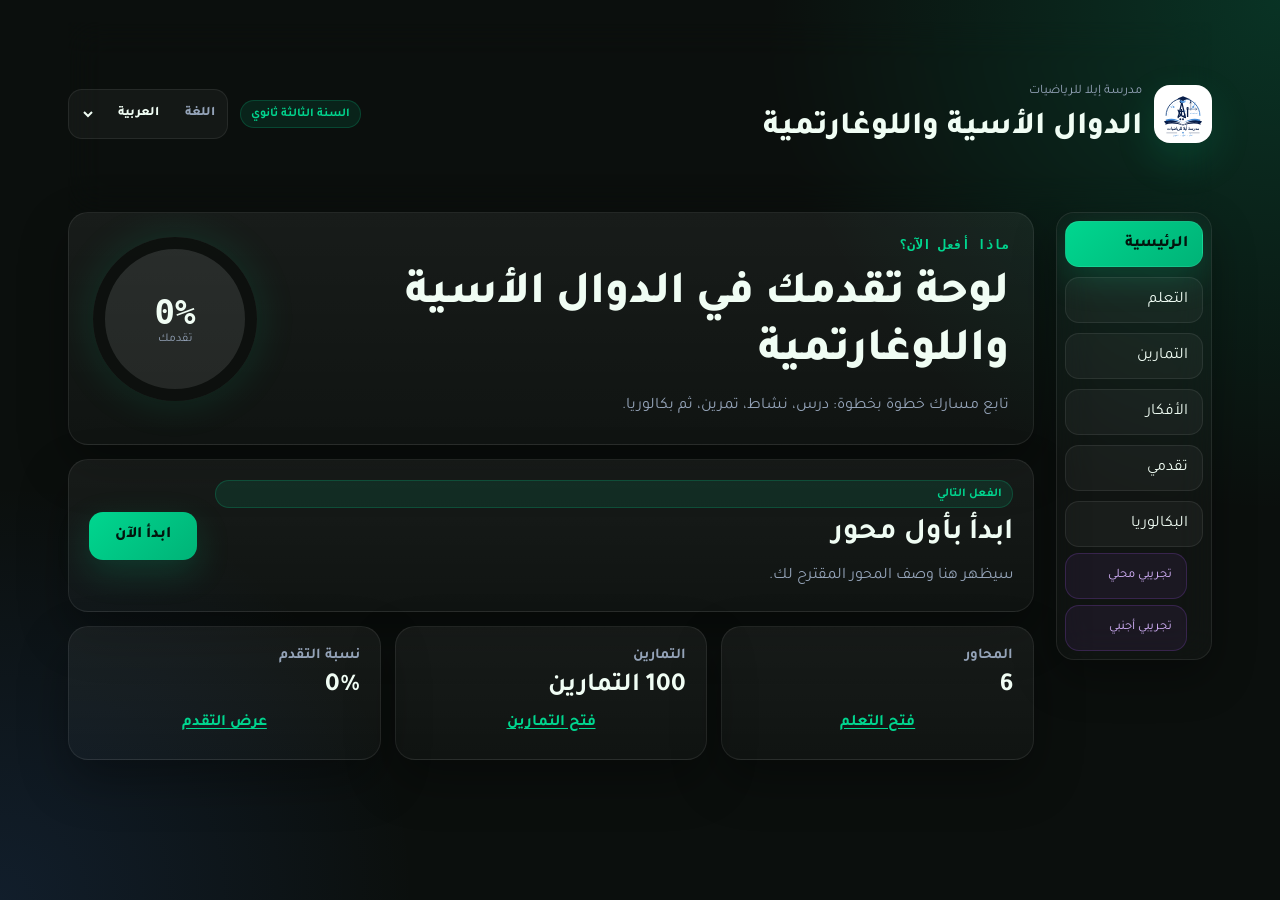
==== commit 4d34d563: "Update bac topic displays" ====
--- a/index.html
+++ b/index.html
@@ -1,4 +1,4 @@
-﻿<!doctype html>
+<!doctype html>
 <html lang="ar" dir="rtl">
   <head>
     <meta charset="UTF-8" />
@@ -165,7 +165,7 @@
 
           <section class="bac-panel active" data-bac-panel="algeria">
             <div class="bac-iframe-wrapper">
-              <iframe id="bacFrame" src="bac-exercises.html?embed=1&v=13" title="بكالوريا الجزائر"></iframe>
+              <iframe id="bacFrame" src="bac-exercises.html?embed=1&v=22" title="بكالوريا الجزائر"></iframe>
             </div>
           </section>
 
@@ -1553,26 +1553,26 @@
             <section class="study-hero">
               <div>
                 <span class="kicker">BAC TEST WORLD</span>
-                <h2>بكالوريا تجريبي أجنبي</h2>
-                <p>باب مستقل للمواضيع التجريبية الأجنبية في الدوال الأسية واللوغارتمية، مع تركيز على صيغ طرح مختلفة ومستويات تدريب أوسع.</p>
-              </div>
-              <button class="primary-btn" type="button" data-view-jump="learn">فتح محاور التعلم</button>
+                <h2 data-i18n="bac.mockForeignTitle">بكالوريا تجريبي أجنبي</h2>
+                <p data-i18n="bac.mockForeignDesc">باب مستقل للمواضيع التجريبية الأجنبية في الدوال الأسية واللوغارتمية، مع تركيز على صيغ طرح مختلفة ومستويات تدريب أوسع.</p>
+              </div>
+              <button class="primary-btn" type="button" data-view-jump="learn" data-i18n="bac.openLearn">فتح محاور التعلم</button>
             </section>
             <section class="dashboard-grid">
               <article class="action-panel">
-                <span class="panel-label green">نماذج أجنبية</span>
-                <h3>مواضيع تجريبية خارجية</h3>
-                <p>سيُضاف هنا محتوى البكالوريا التجريبية الأجنبية مع تنظيم خاص حسب نوع الموضوع والمحور.</p>
+                <span class="panel-label green" data-i18n="bac.mockForeignModels">نماذج أجنبية</span>
+                <h3 data-i18n="bac.mockForeignTopics">مواضيع تجريبية خارجية</h3>
+                <p data-i18n="bac.mockForeignTopicsDesc">سيُضاف هنا محتوى البكالوريا التجريبية الأجنبية مع تنظيم خاص حسب نوع الموضوع والمحور.</p>
               </article>
               <article class="action-panel">
-                <span class="panel-label blue">منهجية</span>
-                <h3>مقارنة طرق الحل</h3>
-                <p>مساحة لربط أسئلة النماذج الأجنبية بطريقة حل مناسبة لتلميذ البكالوريا.</p>
+                <span class="panel-label blue" data-i18n="bac.methodology">منهجية</span>
+                <h3 data-i18n="bac.solutionComparison">مقارنة طرق الحل</h3>
+                <p data-i18n="bac.solutionComparisonDesc">مساحة لربط أسئلة النماذج الأجنبية بطريقة حل مناسبة لتلميذ البكالوريا.</p>
               </article>
               <article class="action-panel">
-                <span class="panel-label">تحدي</span>
-                <h3>تدريب متقدم</h3>
-                <p>تمارين تجريبية بمستوى أعلى بعد إتقان أساسيات الدوال والنهايات والاشتقاق.</p>
+                <span class="panel-label" data-i18n="bac.challenge">تحدي</span>
+                <h3 data-i18n="bac.advancedTraining">تدريب متقدم</h3>
+                <p data-i18n="bac.advancedTrainingDesc">تمارين تجريبية بمستوى أعلى بعد إتقان أساسيات الدوال والنهايات والاشتقاق.</p>
               </article>
             </section>
           </section>
@@ -1581,34 +1581,34 @@
             <section class="study-hero">
               <div>
                 <span class="kicker">BAC WORLD</span>
-                <h2>بكالوريا أجنبي</h2>
-                <p>تدريب على نماذج وأسئلة خارجية قريبة من محور الدوال الأسية واللوغارتمية مع مقارنة طرق الحل.</p>
-              </div>
-              <button class="primary-btn" type="button" data-view-jump="learn">فتح محاور التعلم</button>
+                <h2 data-i18n="bac.foreignHeroTitle">بكالوريا أجنبي</h2>
+                <p data-i18n="bac.foreignHeroDesc">تدريب على نماذج وأسئلة خارجية قريبة من محور الدوال الأسية واللوغارتمية مع مقارنة طرق الحل.</p>
+              </div>
+              <button class="primary-btn" type="button" data-view-jump="learn" data-i18n="bac.openLearn">فتح محاور التعلم</button>
             </section>
             <section class="bac-filter-panel foreign-filter-panel" aria-label="فلترة البكالوريا الأجنبية">
               <div class="bac-filter-group">
-                <span>البلد</span>
-                <div class="bac-filter-buttons">
-                  <button class="filter-btn active" type="button" data-foreign-filter="country" data-foreign-value="all" aria-current="true">كل البلدان</button>
-                  <button class="filter-btn" type="button" data-foreign-filter="country" data-foreign-value="france">فرنسا</button>
-                  <button class="filter-btn" type="button" data-foreign-filter="country" data-foreign-value="lebanon">لبنان</button>
-                  <button class="filter-btn" type="button" data-foreign-filter="country" data-foreign-value="morocco">المغرب</button>
-                  <button class="filter-btn" type="button" data-foreign-filter="country" data-foreign-value="tunisia">تونس</button>
-                </div>
+                <span data-i18n="bac.filter.country">البلد</span>
+                <select class="foreign-year-select" data-foreign-select="country" aria-label="فلترة حسب البلد">
+                  <option value="all" data-i18n="bac.filter.allCountries">كل البلدان</option>
+                  <option value="france" data-i18n="bac.filter.france">فرنسا</option>
+                  <option value="lebanon" data-i18n="bac.filter.lebanon">لبنان</option>
+                  <option value="morocco" data-i18n="bac.filter.morocco">المغرب</option>
+                  <option value="tunisia" data-i18n="bac.filter.tunisia">تونس</option>
+                </select>
               </div>
               <div class="bac-filter-group">
-                <span>الشعبة</span>
-                <div class="bac-filter-buttons">
-                  <button class="filter-btn active" type="button" data-foreign-filter="branch" data-foreign-value="all" aria-current="true">كل الشعب</button>
-                  <button class="filter-btn" type="button" data-foreign-filter="branch" data-foreign-value="math">رياضيات</button>
-                  <button class="filter-btn" type="button" data-foreign-filter="branch" data-foreign-value="science">علمي</button>
-                </div>
+                <span data-i18n="bac.filter.branch">الشعبة</span>
+                <select class="foreign-year-select" data-foreign-select="branch" aria-label="فلترة حسب الشعبة">
+                  <option value="all" data-i18n="bac.filter.allBranches">كل الشعب</option>
+                  <option value="math" data-i18n="bac.filter.math">رياضيات</option>
+                  <option value="science" data-i18n="bac.filter.science">علمي</option>
+                </select>
               </div>
               <div class="bac-filter-group">
-                <span>السنة</span>
+                <span data-i18n="bac.filter.year">السنة</span>
                 <select class="foreign-year-select" data-foreign-select="year" aria-label="فلترة حسب السنة">
-                  <option value="all">كل السنوات</option>
+                  <option value="all" data-i18n="bac.filter.allYears">كل السنوات</option>
                   <option value="2025">2025</option>
                   <option value="2024">2024</option>
                   <option value="2023">2023</option>
@@ -4236,103 +4236,338 @@
                     <p>نضع <span class="math">g(x)=f(x)-x</span>. من الحصر السابق <span class="math">0&lt;f'(x)≤1/2</span>، إذن:</p>
                     <div class="math-equation">g'(x)=f'(x)-1≤-<span class="frac"><span>1</span><span>2</span></span>&lt;0</div>
                     <p>وبما أن <span class="math">g(0<sup>+)</sup>=1</span> و <span class="math">g(x)→-∞</span>، يوجد وحيد <span class="math">α</span> بحيث <span class="math">g(α)=0</span>، أي <span class="math">f(α)=α</span>.</p>
-                    <p>بمبرهنة التزايدات المنتهية:</p>
-                    <div class="math-equation">|u<sub>n+1</sub>-α|=|f(u<sub>n</sub>)-f(α)|≤<span class="frac"><span>1</span><span>2</span></span>|u<sub>n</sub>-α|</div>
-                    <p>ومنها بالتراجع <span class="math">|u<sub>n</sub>-α|≤(1/2)<sup>n</sup>|a-α|</span>، وبالتالي <span class="math">u<sub>n</sub>→α</span>.</p>
-                  </article>
-
-                  <article>
-                    <h4>التمرين 5</h4>
-                    <p>بما أن <span class="math">F'(x)=e<sup>x<sup>2</sup></sup>&gt;0</span>، فإن <span class="math">F</span> متزايدة تماما ومستمرة. وإذا <span class="math">x&gt;0</span>، فـ <span class="math">e<sup>t<sup>2</sup></sup>≥1</span> على <span class="math">[0,x]</span>، ومنه <span class="math">F(x)≥x</span> وبالتالي <span class="math">F(x)→+∞</span>.</p>
-                    <p>الدالة تحت التكامل زوجية، لذلك <span class="math">F</span> فردية، ومنه <span class="math">F(x)→-∞</span> عند <span class="math">-∞</span>. إذن <span class="math">F</span> تقابل من <span class="math">R</span> نحو <span class="math">R</span>.</p>
-                    <p>إذا كانت <span class="math">G=F<sup>-1</sup></span>، فإن <span class="math">F(0)=0</span> و <span class="math">F'(0)=1</span>، لذلك:</p>
-                    <div class="math-equation">G'(0)=<span class="frac"><span>1</span><span>F'(0)</span></span>=1</div>
-                  </article>
-                </div>
-              </section>
+                    <p>بمبرهنة التزايدات �            </section>
+            <!-- Morocco 2012 Normal Science -->
+            <article class="action-panel bac-intro foreign-exam-heading" data-country="morocco" data-branch="science" data-year="2012">
+              <div class="lang-ar">
+                <span class="panel-label purple">المغرب - 2012 - دورة عادية - شعبة علوم تجريبية</span>
+                <h3>تمرين في دراسة دالة لوغاريتمية وتكامل وحساب مساحة</h3>
+                <p>موضوع حول دراسة دالة مساعدة g(x)، ودراسة دالة لوغاريتمية f(x)، ودراسة مقارباتها ومنحناها ومماسها، وحساب تكامل بالتجزئة ودراسة مساحة منطقة مستوية.</p>
+              </div>
+              <div class="lang-fr">
+                <span class="panel-label purple">Maroc - 2012 - Session normale - Sciences Expérimentales</span>
+                <h3>Exercice sur l'étude d'une fonction logarithme, intégration et calcul d'aires</h3>
+                <p>Sujet d'examen sur l'étude d'une fonction auxiliaire g(x), l'étude d'une fonction logarithme f(x), ses asymptotes, sa courbe, intégration par parties et calcul d'aire.</p>
+              </div>
+              <div class="lang-en">
+                <span class="panel-label purple">Morocco - 2012 - Normal Session - Experimental Sciences</span>
+                <h3>Exercise on Logarithmic Function Study, Integration and Area Calculation</h3>
+                <p>Exam topic on studying an auxiliary function g(x), studying a logarithmic function f(x), its asymptotes, its curve, integration by parts, and area calculation.</p>
+              </div>
+            </article>
+            <section class="mock-exam-paper lang-ar" lang="ar">
+              <div class="mock-exam-meta"><span>2012 - المغرب - دورة عادية</span><span>شعبة علوم تجريبية</span></div>
+              <h4>التمرين</h4>
+              <h5>الجزء الأول</h5>
+              <p>نعتبر الدالة العددية <span class="math">g</span> المعرفة على المجال <span class="math">I = ]0, +∞[</span> بما يلي:</p>
+              <div class="math-equation">g(x) = x<sup>2</sup> - 1 + 2x<sup>2</sup> ln x</div>
+              <ol class="exam-parts">
+                <li>بيّن أن <span class="math">x<sup>2</sup> - 1</span> و <span class="math">2x<sup>2</sup> ln x</span> لهما نفس الإشارة على المجال <span class="math">]0, 1[</span>، ثم استنتج أن <span class="math">g(x) ≤ 0</span> لكل <span class="math">x</span> من المجال <span class="math">]0, 1]</span>.</li>
+                <li>بيّن أن <span class="math">x<sup>2</sup> - 1</span> و <span class="math">2x<sup>2</sup> ln x</span> لهما نفس الإشارة على المجال <span class="math">]1, +∞[</span>، ثم استنتج أن <span class="math">g(x) ≥ 0</span> لكل <span class="math">x</span> من المجال <span class="math">[1, +∞[</span>.</li>
+              </ol>
+              <h5>الجزء الثاني</h5>
+              <p>نعتبر الدالة العددية <span class="math">f</span> المعرفة على المجال <span class="math">I</span> بما يلي:</p>
+              <div class="math-equation">f(x) = (x<sup>2</sup> - 1) ln x</div>
+              <p>وليكن <span class="math">(C)</span> منحناها الممثل في معلم متعامد ومتجانس <span class="math">(O,\vec{i},\vec{j})</span> (نأخذ وحدة القياس <span class="math">3 cm</span>).</p>
+              <ol class="exam-parts">
+                <li>
+                  أ) بيّن أن <span class="math">lim<sub>x→0<sup>+</sup></sub> f(x) = +∞</span> ثم فسر النتيجة هندسياً.
+                  <br>ب) احسب <span class="math">lim<sub>x→+∞</sub> f(x)</span>، ثم بيّن أن <span class="math">lim<sub>x→+∞</sub> <span class="frac"><span>f(x)</span><span>x</span></span> = +∞</span> (يمكن كتابة <span class="math"><span class="frac"><span>f(x)</span><span>x</span></span> = ( <span class="frac"><span>x<sup>2</sup> - 1</span><span>x</span></span> ) ln x</span>) واستنتج أن المنحنى <span class="math">(C)</span> يقبل فرعاً شلجمياً بجوار <span class="math">+∞</span> يتم تحديد اتجاهه.
+                </li>
+                <li>
+                  أ) بيّن أن <span class="math">f'(x) = <span class="frac"><span>g(x)</span><span>x</span></span></span> لكل <span class="math">x</span> من المجال <span class="math">]0, +∞[</span> ثم فسر هندسياً النتيجة <span class="math">f'(1) = 0</span>.
+                  <br>ب) بيّن أن الدالة <span class="math">f</span> متناقصة على المجال <span class="math">]0, 1]</span> ومتزايدة على المجال <span class="math">[1, +∞[</span>.
+                  <br>جـ) ضع جدول تغيرات الدالة <span class="math">f</span> على المجال <span class="math">]0, +∞[</span>، ثم بيّن أن <span class="math">f(x) ≥ 0</span> لكل <span class="math">x</span> من المجال <span class="math">]0, +∞[</span>.
+                </li>
+                <li>أنشئ المنحنى <span class="math">(C)</span>.</li>
+                <li>
+                  أ) بيّن أن الدالة <span class="math">u : x → <span class="frac"><span>x<sup>3</sup></span><span>3</span></span> - x</span> هي دالة أصلية للدالة <span class="math">x → x<sup>2</sup> - 1</span> على <span class="math">R</span>.
+                  <br>ب) بيّن، باستعمال تكامل بالتجزئة، أن:
+                  <div class="math-equation">∫<sub>1</sub><sup>2</sup> (x<sup>2</sup> - 1) ln x dx = <span class="frac"><span>2</span><span>9</span></span>(1 + 3 ln 2)</div>
+                  جـ) احسب بـ <span class="math">cm<sup>2</sup></span> مساحة الحيز المستوي المحصور بين المنحنى <span class="math">(C)</span> ومحور الأفاصيل والمستقيمين اللذين معادلتاهما <span class="math">x = 1</span> و <span class="math">x = 2</span>.
+                </li>
+              </ol>
             </section>
-            <article class="action-panel bac-intro foreign-exam-heading" data-country="morocco" data-branch="math" data-year="2018">
-              <span class="panel-label purple">المغرب - 2018 - دورة استدراكية - شعبة رياضيات</span>
-              <h3>تمرين في دالة لوغارتمية، دالة معرفة بتكامل ومتتالية تكاملية</h3>
-              <p>موضوع أجنبي حول الدالة <span class="math">f(x)=√x(lnx)<sup>2</sup></span>، ودالة <span class="math">F</span> معرفة بتكامل، ومتتالية <span class="math">u<sub>n</sub></span>.</p>
-            </article>
-            <section class="mock-exam-paper">
-              <h3>الموضوع</h3>
-              <p>لتكن الدالة العددية <span class="math">f</span> المعرفة على <span class="math">[0,+∞[</span> بما يلي:</p>
-              <div class="math-equation">f(0)=0 ، ولكل x&gt;0 : f(x)=√x(lnx)<sup>2</sup></div>
-              <p>وليكن <span class="math">(C)</span> منحناها في معلم متعامد ممنظم.</p>
+            <section class="mock-exam-paper lang-fr" lang="fr">
+              <div class="mock-exam-meta"><span>2012 - Maroc - Session normale</span><span>Sciences Expérimentales</span></div>
+              <h4>Exercice</h4>
+              <h5>Partie I</h5>
+              <p>On considère la fonction numérique <span class="math">g</span> définie sur l'intervalle <span class="math">I = ]0, +∞[</span> par :</p>
+              <div class="math-equation">g(x) = x<sup>2</sup> - 1 + 2x<sup>2</sup> \ln x</div>
               <ol class="exam-parts">
-                <li>
-                  <ol type="a">
-                    <li>بيّن أن <span class="math">f</span> متصلة على اليمين في <span class="math">0</span>. يمكن استعمال: <span class="math">f(x)=4(x<sup>1/4</sup>ln(x<sup>1/4</sup>))<sup>2</sup></span>.</li>
-                    <li>احسب <span class="math"><span class="lim"><span>lim</span><span>x → +∞</span></span>f(x)</span> و <span class="math"><span class="lim"><span>lim</span><span>x → +∞</span></span><span class="frac"><span>f(x)</span><span>x</span></span></span>، ثم أول بيانيا النتيجة.</li>
-                  </ol>
-                </li>
-                <li>
-                  <ol type="a">
-                    <li>ادرس قابلية اشتقاق <span class="math">f</span> على اليمين في <span class="math">0</span>، ثم أول بيانيا النتيجة.</li>
-                    <li>بيّن أن <span class="math">f</span> قابلة للاشتقاق على <span class="math">]0,+∞[</span> واحسب <span class="math">f'(x)</span>.</li>
-                    <li>ادرس تغيرات <span class="math">f</span> على <span class="math">[0,+∞[</span>، واستنتج أنه لكل <span class="math">x∈[0,1]</span>: <span class="math">0≤√x(lnx)<sup>2</sup>≤(4/e)<sup>2</sup></span>.</li>
-                    <li>مثل بيانيا المنحنى <span class="math">(C)</span>. نأخذ <span class="math">||i||=||j||=2cm</span>.</li>
-                  </ol>
-                </li>
-                <li>لكل <span class="math">x≥0</span> نضع: <span class="math">F(x)=∫<sub>x</sub><sup>1</sup>f(t)dt</span>.
-                  <ol type="a">
-                    <li>بيّن أن <span class="math">F</span> قابلة للاشتقاق على <span class="math">[0,+∞[</span>.</li>
-                    <li>احسب <span class="math">F'(x)</span> من أجل <span class="math">x≥0</span> واستنتج اتجاه تغير <span class="math">F</span>.</li>
-                  </ol>
-                </li>
-                <li>
-                  <ol type="a">
-                    <li>باستعمال التكامل بالأجزاء، احسب <span class="math">∫<sub>x</sub><sup>1</sup>√t ln(t)dt</span> لكل <span class="math">x&gt;0</span>.</li>
-                    <li>بيّن أنه لكل <span class="math">x&gt;0</span>:</li>
-                  </ol>
-                  <div class="math-equation">F(x)=-<span class="frac"><span>2</span><span>3</span></span>x√x(lnx)<sup>2</sup>+<span class="frac"><span>8</span><span>9</span></span>x√xlnx-<span class="frac"><span>16</span><span>27</span></span>x√x+<span class="frac"><span>16</span><span>27</span></span></div>
-                  <ol type="a" start="3">
-                    <li>استنتج، بوحدة <span class="math">m<sup>2</sup></span>، مساحة الحيز المحدد بالمنحنى <span class="math">(C)</span> والمستقيمات <span class="math">x=0</span> و <span class="math">x=1</span> و <span class="math">y=0</span>.</li>
-                  </ol>
-                </li>
-                <li>لكل عدد طبيعي غير منعدم <span class="math">n</span> نضع:</li>
-              </ol>
-              <div class="math-equation">u<sub>n</sub>=∫<sub>1/n</sub><sup>1</sup>f(x)dx</div>
-              <ol class="exam-parts" start="5">
-                <li>
-                  <ol type="a">
-                    <li>بيّن أن المتتالية <span class="math">(u<sub>n</sub>)</span> محدودة ورتيبة تماما.</li>
-                    <li>بيّن أن <span class="math">(u<sub>n</sub>)</span> متقاربة ثم احسب نهايتها.</li>
-                  </ol>
-                </li>
-              </ol>
-
-              <section class="mock-exam-solution is-collapsed">
-                <button class="solution-heading-btn" type="button" data-toggle-mock-solution aria-expanded="false">حل بكالوريا المغرب 2018 استدراكية</button>
-                <div class="mock-solution-body">
-                  <article>
-                    <h4>الاتصال والنهايات</h4>
-                    <p>نكتب عند <span class="math">0<sup>+</sup></span>:</p>
-                    <div class="math-equation">f(x)=√x(lnx)<sup>2</sup>=16(x<sup>1/4</sup>ln(x<sup>1/4</sup>))<sup>2</sup></div>
-                    <p>وبما أن <span class="math">u ln u→0</span> عندما <span class="math">u→0<sup>+</sup></span>، نحصل على <span class="math">f(x)→0=f(0)</span>.</p>
-                    <p>عند <span class="math">+∞</span>: <span class="math">√x(lnx)<sup>2</sup>→+∞</span>، و:</p>
-                    <div class="math-equation"><span class="frac"><span>f(x)</span><span>x</span></span>=<span class="frac"><span>(lnx)<sup>2</sup></span><span>√x</span></span>→0</div>
-                    <p>بيانيا: للمنحنى فرع لانهائي اتجاهه محور الأفاصيل بجوار <span class="math">+∞</span>.</p>
-                  </article>
-
-                  <article>
-                    <h4>الاشتقاق والتغيرات</h4>
-                    <p>على <span class="math">]0,+∞[</span>:</p>
-                    <div class="math-equation">f'(x)=<span class="frac"><span>1</span><span>2√x</span></span>lnx(lnx+4)</div>
-                    <p>وعند الصفر:</p>
-                    <div class="math-equation"><span class="frac"><span>f(x)-f(0)</span><span>x</span></span>=<span class="frac"><span>(lnx)<sup>2</sup></span><span>√x</span></span>→+∞</div>
-                    <p>إذن للمنحنى نصف مماس رأسي عند الأصل. إشارة <span class="math">f'</span> تحددها <span class="math">lnx(lnx+4)</span>، فتكون <span class="math">f</span> متزايدة على <span class="math">]0,e<sup>-4</sup>]</span>، متناقصة على <span class="math">[e<sup>-4</sup>,1]</span>، ثم متزايدة على <span class="math">[1,+∞[</span>.</p>
-                    <p>على <span class="math">[0,1]</span> تبلغ القيمة العظمى عند <span class="math">e<sup>-4</sup></span>:</p>
-                    <div class="math-equation">f(e<sup>-4</sup>)=e<sup>-2</sup>·16=(<span class="frac"><span>4</span><span>e</span></span>)<sup>2</sup></div>
-                    <figure class="solution-graph exam-graph" role="img" aria-label="تمثيل بياني مساعد لدالة المغرب 2018 استدراكية">
-                      <svg viewBox="0 0 520 340" focusable="false">
-                        <rect x="42" y="24" width="430" height="270" rx="8" />
-                        <g class="grid-lines"><path d="M42 249H472 M42 204H472 M42 159H472 M42 114H472 M42 69H472" /><path d="M82 24V294 M142 24V294 M202 24V294 M262 24V294 M322 24V294 M382 24V294 M442 24V294" /></g>
-                        <g class="axis-lines"><path d="M42 249H486" /><path d="M82 304V24" /></g>
-                        <path class="alpha-line" d="M82 304V24" />
-                        <path class="curve-exp" d="M82 249 C86 86 105 60 132 170 C160 286 206 250 262 249 C334 248 408 196 470 86" />
+                <li>Montrer que <span class="math">x<sup>2</sup> - 1</span> et <span class="math">2x<sup>2</sup> \ln x</span> ont le même signe sur l'intervalle <span class="math">]0, 1[</span>, puis en déduire que <span class="math">g(x) ≤ 0</span> pour tout <span class="math">x ∈ ]0, 1]</span>.</li>
+                <li>Montrer que <span class="math">x<sup>2</sup> - 1</span> et <span class="math">2x<sup>2</sup> \ln x</span> ont le même signe sur l'intervalle <span class="math">]1, +∞[</span>, puis en déduire que <span class="math">g(x) ≥ 0</span> pour tout <span class="math">x ∈ [1, +∞[</span>.</li>
+              </ol>
+              <h5>Partie II</h5>
+              <p>On considère la fonction numérique <span class="math">f</span> définie sur l'intervalle <span class="math">I</span> par :</p>
+              <div class="math-equation">f(x) = (x<sup>2</sup> - 1) \ln x</div>
+              <p>Soit <span class="math">(C)</span> sa courbe représentative dans un repère orthonormé <span class="math">(O,\vec{i},\vec{j})</span> (unité graphique : <span class="math">3 cm</span>).</p>
+              <ol class="exam-parts">
+                <li>
+                  a) Montrer que <span class="math">lim<sub>x→0<sup>+</sup></sub> f(x) = +∞</span> et interpréter le résultat géométriquement.
+                  <br>b) Calculer <span class="math">lim<sub>x→+∞</sub> f(x)</span>, puis montrer que <span class="math">lim<sub>x→+∞</sub> <span class="frac"><span>f(x)</span><span>x</span></span> = +∞</span> (remarquer que <span class="math"><span class="frac"><span>f(x)</span><span>x</span></span> = ( <span class="frac"><span>x<sup>2</sup> - 1</span><span>x</span></span> ) \ln x</span>) et en déduire que la courbe <span class="math">(C)</span> admet une branche parabolique au voisinage de <span class="math">+∞</span> dont on précisera la direction.
+                </li>
+                <li>
+                  a) Montrer que pour tout <span class="math">x ∈ ]0, +∞[</span> : <span class="math">f'(x) = <span class="frac"><span>g(x)</span><span>x</span></span></span>, puis interpréter géométriquement le résultat <span class="math">f'(1) = 0</span>.
+                  <br>b) Montrer que la fonction <span class="math">f</span> est décroissante sur l'intervalle <span class="math">]0, 1]</span> et croissante sur l'intervalle <span class="math">[1, +∞[</span>.
+                  <br>c) Dresser le tableau de variations de la fonction <span class="math">f</span> sur <span class="math">]0, +∞[</span>, puis en déduire que <span class="math">f(x) ≥ 0</span> pour tout <span class="math">x ∈ ]0, +∞[</span>.
+                </li>
+                <li>Construire la courbe <span class="math">(C)</span>.</li>
+                <li>
+                  a) Montrer que la fonction <span class="math">u : x → <span class="frac"><span>x<sup>3</sup></span><span>3</span></span> - x</span> est une primitive de la fonction <span class="math">x → x<sup>2</sup> - 1</span> sur <span class="math">R</span>.
+                  <br>b) En utilisant une intégration par parties, montrer que :
+                  <div class="math-equation">∫<sub>1</sub><sup>2</sup> (x<sup>2</sup> - 1) \ln x dx = <span class="frac"><span>2</span><span>9</span></span>(1 + 3 \ln 2)</div>
+                  c) Calculer en <span class="math">cm<sup>2</sup></span> l'aire du domaine plan limité par la courbe <span class="math">(C)</span>, l'axe des abscisses et les droites d'équations <span class="math">x = 1</span> et <span class="math">x = 2</span>.
+                </li>
+              </ol>
+            </section>
+            <section class="mock-exam-paper lang-en" lang="en">
+              <div class="mock-exam-meta"><span>2012 - Morocco - Normal Session</span><span>Experimental Sciences</span></div>
+              <h4>Exercise</h4>
+              <h5>Part I</h5>
+              <p>Let <span class="math">g</span> be the numerical function defined on the interval <span class="math">I = ]0, +∞[</span> by:</p>
+              <div class="math-equation">g(x) = x<sup>2</sup> - 1 + 2x<sup>2</sup> \ln x</div>
+              <ol class="exam-parts">
+                <li>Show that <span class="math">x<sup>2</sup> - 1</span> and <span class="math">2x<sup>2</sup> \ln x</span> have the same sign on the interval <span class="math">]0, 1[</span>, then deduce that <span class="math">g(x) ≤ 0</span> for all <span class="math">x ∈ ]0, 1]</span>.</li>
+                <li>Show that <span class="math">x<sup>2</sup> - 1</span> and <span class="math">2x<sup>2</sup> \ln x</span> have the same sign on the interval <span class="math">]1, +∞[</span>, then deduce that <span class="math">g(x) ≥ 0</span> for all <span class="math">x ∈ [1, +∞[</span>.</li>
+              </ol>
+              <h5>Part II</h5>
+              <p>Let <span class="math">f</span> be the numerical function defined on the interval <span class="math">I</span> by:</p>
+              <div class="math-equation">f(x) = (x<sup>2</sup> - 1) \ln x</div>
+              <p>Let <span class="math">(C)</span> be its representative curve in an orthonormal coordinate system <span class="math">(O,\vec{i},\vec{j})</span> (scale: <span class="math">3 cm</span>).</p>
+              <ol class="exam-parts">
+                <li>
+                  a) Show that <span class="math">lim<sub>x→0<sup>+</sup></sub> f(x) = +∞</span> and interpret the result geometrically.
+                  <br>b) Calculate <span class="math">lim<sub>x→+∞</sub> f(x)</span>, then show that <span class="math">lim<sub>x→+∞</sub> <span class="frac"><span>f(x)</span><span>x</span></span> = +∞</span> (note that <span class="math"><span class="frac"><span>f(x)</span><span>x</span></span> = ( <span class="frac"><span>x<sup>2</sup> - 1</span><span>x</span></span> ) \ln x</span>) and deduce that the curve <span class="math">(C)</span> has a parabolic branch near <span class="math">+∞</span> whose direction is to be specified.
+                </li>
+                <li>
+                  a) Show that for all <span class="math">x ∈ ]0, +∞[</span>: <span class="math">f'(x) = <span class="frac"><span>g(x)</span><span>x</span></span></span>, then geometrically interpret the result <span class="math">f'(1) = 0</span>.
+                  <br>b) Show that the function <span class="math">f</span> is decreasing on the interval <span class="math">]0, 1]</span> and increasing on the interval <span class="math">[1, +∞[</span>.
+                  <br>c) Construct the variation table of <span class="math">f</span> on <span class="math">]0, +∞[</span>, then deduce that <span class="math">f(x) ≥ 0</span> for all <span class="math">x ∈ ]0, +∞[</span>.
+                </li>
+                <li>Plot the curve <span class="math">(C)</span>.</li>
+                <li>
+                  a) Show that the function <span class="math">u : x → <span class="frac"><span>x<sup>3</sup></span><span>3</span></span> - x</span> is an antiderivative of the function <span class="math">x → x<sup>2</sup> - 1</span> on <span class="math">R</span>.
+                  <br>b) Using integration by parts, show that:
+                  <div class="math-equation">∫<sub>1</sub><sup>2</sup> (x<sup>2</sup> - 1) \ln x dx = <span class="frac"><span>2</span><span>9</span></span>(1 + 3 \ln 2)</div>
+                  c) Calculate in <span class="math">cm<sup>2</sup></span> the area of the plane region bounded by the curve <span class="math">(C)</span>, the x-axis, and the lines with equations <span class="math">x = 1</span> and <span class="math">x = 2</span>.
+                </li>
+              </ol>
+            </section>
+            <section class="mock-exam-solution is-collapsed lang-ar" lang="ar">
+              <button class="solution-heading-btn" type="button" data-toggle-mock-solution aria-expanded="false">حل بكالوريا المغرب 2012 دورة عادية - شعبة علوم تجريبية</button>
+              <div class="mock-solution-body">
+                <article>
+                  <h4>حل الجزء الأول</h4>
+                  <ol>
+                    <li>
+                      دراسة الإشارة على المجال <span class="math">]0, 1[</span>:
+                      <br>• لدينا <span class="math">x &lt; 1 \implies x<sup>2</sup> &lt; 1 \implies x<sup>2</sup> - 1 &lt; 0</span>.
+                      <br>• ولدينا <span class="math">x &lt; 1 \implies ln x &lt; 0 \implies 2x<sup>2</sup> ln x &lt; 0</span>.
+                      <br>إذن، الحدين لهما نفس الإشارة (سالبة) على المجال <span class="math">]0, 1[</span>. وبما أن <span class="math">g(1) = 0</span>، فإن <span class="math">g(x) ≤ 0</span> لكل <span class="math">x ∈ ]0, 1]</span>.
+                    </li>
+                    <li>
+                      دراسة الإشارة على المجال <span class="math">]1, +∞[</span>:
+                      <br>• لدينا <span class="math">x &gt; 1 \implies x<sup>2</sup> &gt; 1 \implies x<sup>2</sup> - 1 &gt; 0</span>.
+                      <br>• ولدينا <span class="math">x &gt; 1 \implies ln x &gt; 0 \implies 2x<sup>2</sup> ln x &gt; 0</span>.
+                      <br>إذن، الحدين لهما نفس الإشارة (موجبة) على المجال <span class="math">]1, +∞[</span>. وبما أن <span class="math">g(1) = 0</span>، فإن <span class="math">g(x) ≥ 0</span> لكل <span class="math">x ∈ [1, +∞[</span>.
+                    </li>
+                  </ol>
+                </article>
+                <article>
+                  <h4>حل الجزء الثاني</h4>
+                  <ol>
+                    <li>
+                      أ) النهاية عند <span class="math">0<sup>+</sup></span>:
+                      <br>لدينا <span class="math">lim<sub>x→0<sup>+</sup></sub> (x<sup>2</sup> - 1) = -1</span> و <span class="math">lim<sub>x→0<sup>+</sup></sub> ln x = -∞</span>، إذن بالجداء:
+                      <div class="math-equation">lim<sub>x→0<sup>+</sup></sub> f(x) = +∞</div>
+                      التفسير الهندسي: يقبل المنحنى <span class="math">(C)</span> مقارباً عمودياً معادلته <span class="math">x = 0</span> (محور الأراتيب).
+                      <br>ب) النهاية عند <span class="math">+∞</span> والفرع اللانهائي:
+                      <br>لدينا <span class="math">lim<sub>x→+∞</sub> (x<sup>2</sup> - 1) = +∞</span> و <span class="math">lim<sub>x→+∞</sub> ln x = +∞</span>، إذن: <span class="math">lim<sub>x→+∞</sub> f(x) = +∞</span>.
+                      <br>حساب النهاية الكسرية:
+                      <div class="math-equation">lim<sub>x→+∞</sub> <span class="frac"><span>f(x)</span><span>x</span></span> = lim<sub>x→+∞</sub> ( x - <span class="frac"><span>1</span><span>x</span></span> ) ln x = +∞</div>
+                      بما أن النهاية الكسرية هي <span class="math">+∞</span>، فإن المنحنى <span class="math">(C)</span> يقبل فرعاً شلجمياً بجوار <span class="math">+∞</span> اتجاهه هو محور الأراتيب.
+                    </li>
+                    <li>
+                      أ) حساب المشتقة وتفسير <span class="math">f'(1) = 0</span>:
+                      <br>باستعمال مشتقة الجداء:
+                      <div class="math-equation">f'(x) = (x<sup>2</sup> - 1)' ln x + (x<sup>2</sup> - 1)(ln x)' = 2x ln x + <span class="frac"><span>x<sup>2</sup> - 1</span><span>x</span></span> = <span class="frac"><span>2x<sup>2</sup> ln x + x<sup>2</sup> - 1</span><span>x</span></span> = <span class="frac"><span>g(x)</span><span>x</span></span></div>
+                      وبما أن <span class="math">f'(1) = 0</span>، فإن المنحنى يقبل مماسًا أفقيًا عند النقطة ذات الأفصول 1 وهي <span class="math">A(1, 0)</span>.
+                      <br>ب) اتجاه تغير الدالة <span class="math">f</span>:
+                      <br>بما أن <span class="math">x &gt; 0</span>، فإن إشارة المشتقة <span class="math">f'(x)</span> هي نفس إشارة الدالة المساعدة <span class="math">g(x)</span>:
+                      <br>• على المجال <span class="math">]0, 1]</span>، لدينا <span class="math">g(x) ≤ 0</span> إذن <span class="math">f'(x) ≤ 0</span>، ومنه فالدالة <span class="math">f</span> متناقصة.
+                      <br>• على المجال <span class="math">[1, +∞[</span>، لدينا <span class="math">g(x) ≥ 0</span> إذن <span class="math">f'(x) ≥ 0</span>، ومنه فالدالة <span class="math">f</span> متزايدة.
+                      <br>جـ) جدول التغيرات وإشارة <span class="math">f</span>:
+                      <table class="variation-table" aria-label="جدول تغيرات الدالة f">
+                        <tr>
+                          <th>x</th>
+                          <td class="interval">0</td>
+                          <td class="interval">1</td>
+                          <td class="interval">+∞</td>
+                        </tr>
+                        <tr>
+                          <th>f'(x)</th>
+                          <td>-</td>
+                          <td>0</td>
+                          <td>+</td>
+                        </tr>
+                        <tr>
+                          <th>f(x)</th>
+                          <td>+∞</td>
+                          <td><span class="var-arrow">↘</span> 0 <span class="var-arrow">↗</span></td>
+                          <td>+∞</td>
+                        </tr>
+                      </table>
+                      بما أن القيمة الدنيا المطلقة للدالة هي <span class="math">f(1) = 0</span>، فإن لكل <span class="math">x &gt; 0</span> لدينا: <span class="math">f(x) ≥ 0</span>.
+                    </li>
+                    <li>
+                      الإنشاء الهندسي:
+                      <br>نرسم المماس الأفقي عند النقطة <span class="math">(1, 0)</span>، المقارب العمودي <span class="math">x = 0</span>، والفرع الشلجمي باتجاه محور الأراتيب بجوار <span class="math">+∞</span>.
+                    </li>
+                    <li>
+                      أ) الدالة الأصلية:
+                      <br>لدينا <span class="math">u'(x) = ( <span class="frac"><span>x<sup>3</sup></span><span>3</span></span> - x )' = x<sup>2</sup> - 1</span>، إذن <span class="math">u</span> هي دالة أصلية للدالة المطلوبة.
+                      <br>ب) التكامل بالتجزئة:
+                      <br>نضع <span class="math">w(x) = ln x \implies w'(x) = <span class="frac"><span>1</span><span>x</span></span></span>
+                      <br>ونضع <span class="math">v'(x) = x<sup>2</sup> - 1 \implies v(x) = <span class="frac"><span>x<sup>3</sup></span><span>3</span></span> - x</span>
+                      <div class="math-equation">∫<sub>1</sub><sup>2</sup> (x<sup>2</sup> - 1) ln x dx = [ ( <span class="frac"><span>x<sup>3</sup></span><span>3</span></span> - x ) ln x ]<sub>1</sub><sup>2</sup> - ∫<sub>1</sub><sup>2</sup> ( <span class="frac"><span>x<sup>2</sup></span><span>3</span></span> - 1 ) dx</div>
+                      <div class="math-equation">= ( <span class="frac"><span>2</span><span>3</span></span> ln 2 - 0 ) - [ <span class="frac"><span>x<sup>3</sup></span><span>9</span></span> - x ]<sub>1</sub><sup>2</sup> = <span class="frac"><span>2</span><span>3</span></span> ln 2 - ( ( <span class="frac"><span>8</span><span>9</span></span> - 2 ) - ( <span class="frac"><span>1</span><span>9</span></span> - 1 ) ) = <span class="frac"><span>2</span><span>3</span></span> ln 2 + <span class="frac"><span>2</span><span>9</span></span> = <span class="frac"><span>2</span><span>9</span></span>(1 + 3 ln 2)</div>
+                      جـ) حساب المساحة:
+                      <br>بما أن المنحنى يقع فوق محور الأفاصيل على المجال <span class="math">[1, 2]</span>، وبما أن وحدة الأطوال هي <span class="math">3 cm</span> (وحدة المساحة هي <span class="math">9 cm<sup>2</sup></span>)، فإن المساحة هي:
+                      <div class="math-equation">A = 9 \times ∫<sub>1</sub><sup>2</sup> f(x) dx = 9 \times <span class="frac"><span>2</span><span>9</span></span>(1 + 3 ln 2) = 2(1 + 3 ln 2) cm<sup>2</sup></div>
+                    </li>
+                  </ol>
+                </article>
+              </div>
+            </section>
+            <section class="mock-exam-solution is-collapsed lang-fr" lang="fr">
+              <button class="solution-heading-btn" type="button" data-toggle-mock-solution aria-expanded="false">Solution Maroc Bac 2012 Session Normale</button>
+              <div class="mock-solution-body">
+                <article>
+                  <h4>Partie I</h4>
+                  <ol>
+                    <li>
+                      Signe sur <span class="math">]0, 1[</span> :
+                      <br>• Pour <span class="math">x &lt; 1</span>, <span class="math">x<sup>2</sup> - 1 &lt; 0</span>.
+                      <br>• Pour <span class="math">x &lt; 1</span>, <span class="math">\ln x &lt; 0 \implies 2x<sup>2</sup> \ln x &lt; 0</span>.
+                      <br>Ainsi, les deux termes ont le même signe (négatif). D'où <span class="math">g(x) ≤ 0</span> pour tout <span class="math">x ∈ ]0, 1]</span>.
+                    </li>
+                    <li>
+                      Signe sur <span class="math">]1, +∞[</span> :
+                      <br>• Pour <span class="math">x &gt; 1</span>, <span class="math">x<sup>2</sup> - 1 &gt; 0</span>.
+                      <br>• Pour <span class="math">x &gt; 1</span>, <span class="math">\ln x &gt; 0 \implies 2x<sup>2</sup> \ln x &gt; 0</span>.
+                      <br>Ainsi, les deux termes ont le même signe (positif). D'où <span class="math">g(x) ≥ 0</span> pour tout <span class="math">x ∈ [1, +∞[</span>.
+                    </li>
+                  </ol>
+                </article>
+                <article>
+                  <h4>Partie II</h4>
+                  <ol>
+                    <li>
+                      a) Limite en <span class="math">0<sup>+</sup></span> :
+                      <br>On a <span class="math">lim<sub>x→0<sup>+</sup></sub> (x<sup>2</sup> - 1) = -1</span> et <span class="math">lim<sub>x→0<sup>+</sup></sub> \ln x = -∞</span>, donc par produit :
+                      <div class="math-equation">lim<sub>x→0<sup>+</sup></sub> f(x) = +∞</div>
+                      Asymptote verticale : La droite d'équation <span class="math">x = 0</span> (l'axe des ordonnées).
+                      <br>b) Limite en <span class="math">+∞</span> et branche parabolique :
+                      <br>On a <span class="math">lim<sub>x→+∞</sub> (x<sup>2</sup> - 1) = +∞</span> et <span class="math">lim<sub>x→+∞</sub> \ln x = +∞</span>, donc <span class="math">lim<sub>x→+∞</sub> f(x) = +∞</span>.
+                      <br>Limite du taux d'accroissement :
+                      <div class="math-equation">lim<sub>x→+∞</sub> <span class="frac"><span>f(x)</span><span>x</span></span> = lim<sub>x→+∞</sub> ( x - <span class="frac"><span>1</span><span>x</span></span> ) \ln x = +∞</div>
+                      La courbe <span class="math">(C)</span> admet une branche parabolique de direction l'axe des ordonnées au voisinage de <span class="math">+∞</span>.
+                    </li>
+                    <li>
+                      a) Calcul de la dérivée :
+                      <div class="math-equation">f'(x) = (x<sup>2</sup> - 1)' \ln x + (x<sup>2</sup> - 1)(\ln x)' = 2x \ln x + <span class="frac"><span>x<sup>2</sup> - 1</span><span>x</span></span> = <span class="frac"><span>2x<sup>2</sup> \ln x + x<sup>2</sup> - 1</span><span>x</span></span> = <span class="frac"><span>g(x)</span><span>x</span></span></div>
+                      Comme <span class="math">f'(1) = 0</span>, la courbe admet une tangente horizontale au point <span class="math">A(1, 0)</span>.
+                      <br>b) Variations de <span class="math">f</span> :
+                      <br>Puisque <span class="math">x &gt; 0</span>, le signe de <span class="math">f'(x)</span> est celui de <span class="math">g(x)</span> :
+                      <br>• Sur <span class="math">]0, 1]</span>, <span class="math">g(x) ≤ 0 \implies f'(x) ≤ 0</span>, donc <span class="math">f</span> est décroissante.
+                      <br>• Sur <span class="math">[1, +∞[</span>, <span class="math">g(x) ≥ 0 \implies f'(x) ≥ 0</span>, donc <span class="math">f</span> est croissante.
+                      <br>c) Tableau de variations et signe de <span class="math">f</span> :
+                      <br>Le minimum de <span class="math">f</span> est <span class="math">f(1) = 0</span>. Par conséquent, pour tout <span class="math">x &gt; 0</span>, <span class="math">f(x) ≥ 0</span>.
+                    </li>
+                    <li>
+                      Tracé de la courbe :
+                      <br>Tracer la tangente horizontale en <span class="math">(1, 0)</span>, l'asymptote <span class="math">x = 0</span>, et la branche parabolique vers l'axe des ordonnées en <span class="math">+∞</span>.
+                    </li>
+                    <li>
+                      a) Primitive :
+                      <br><span class="math">u'(x) = ( <span class="frac"><span>x<sup>3</sup></span><span>3</span></span> - x )' = x<sup>2</sup> - 1</span>, donc <span class="math">u</span> est bien une primitive de <span class="math">x → x<sup>2</sup> - 1</span>.
+                      <br>b) Intégration par parties :
+                      <br>En posant <span class="math">w(x) = \ln x \implies w'(x) = <span class="frac"><span>1</span><span>x</span></span></span> et <span class="math">v'(x) = x<sup>2</sup> - 1 \implies v(x) = <span class="frac"><span>x<sup>3</sup></span><span>3</span></span> - x</span> :
+                      <div class="math-equation">∫<sub>1</sub><sup>2</sup> (x<sup>2</sup> - 1) \ln x dx = [ ( <span class="frac"><span>x<sup>3</sup></span><span>3</span></span> - x ) \ln x ]<sub>1</sub><sup>2</sup> - ∫<sub>1</sub><sup>2</sup> ( <span class="frac"><span>x<sup>2</sup></span><span>3</span></span> - 1 ) dx</div>
+                      <div class="math-equation">= <span class="frac"><span>2</span><span>3</span></span> \ln 2 - [ <span class="frac"><span>x<sup>3</sup></span><span>9</span></span> - x ]<sub>1</sub><sup>2</sup> = <span class="frac"><span>2</span><span>3</span></span> \ln 2 + <span class="frac"><span>2</span><span>9</span></span> = <span class="frac"><span>2</span><span>9</span></span>(1 + 3 \ln 2)</div>
+                      c) Calcul d'aire :
+                      <br>Comme <span class="math">f(x) ≥ 0</span> sur <span class="math">[1, 2]</span> et l'unité est <span class="math">3 cm</span> (unité d'aire <span class="math">9 cm<sup>2</sup></span>) :
+                      <div class="math-equation">A = 9 \times ∫<sub>1</sub><sup>2</sup> f(x) dx = 2(1 + 3 \ln 2) cm<sup>2</sup></div>
+                    </li>
+                  </ol>
+                </article>
+              </div>
+            </section>
+            <section class="mock-exam-solution is-collapsed lang-en" lang="en">
+              <button class="solution-heading-btn" type="button" data-toggle-mock-solution aria-expanded="false">Solution Morocco Bac 2012 Normal Session</button>
+              <div class="mock-solution-body">
+                <article>
+                  <h4>Part I</h4>
+                  <ol>
+                    <li>
+                      Sign on <span class="math">]0, 1[</span>:
+                      <br>• For <span class="math">x &lt; 1</span>, <span class="math">x<sup>2</sup> - 1 &lt; 0</span>.
+                      <br>• For <span class="math">x &lt; 1</span>, <span class="math">\ln x &lt; 0 \implies 2x<sup>2</sup> \ln x &lt; 0</span>.
+                      <br>Both terms have the same sign (negative). Hence <span class="math">g(x) ≤ 0</span> for all <span class="math">x ∈ ]0, 1]</span>.
+                    </li>
+                    <li>
+                      Sign on <span class="math">]1, +∞[</span>:
+                      <br>• For <span class="math">x &gt; 1</span>, <span class="math">x<sup>2</sup> - 1 &gt; 0</span>.
+                      <br>• For <span class="math">x &gt; 1</span>, <span class="math">\ln x &gt; 0 \implies 2x<sup>2</sup> \ln x &gt; 0</span>.
+                      <br>Both terms have the same sign (positive). Hence <span class="math">g(x) ≥ 0</span> for all <span class="math">x ∈ [1, +∞[</span>.
+                    </li>
+                  </ol>
+                </article>
+                <article>
+                  <h4>Part II</h4>
+                  <ol>
+                    <li>
+                      a) Limit at <span class="math">0<sup>+</sup></span>:
+                      <br>We have <span class="math">lim<sub>x→0<sup>+</sup></sub> (x<sup>2</sup> - 1) = -1</span> and <span class="math">lim<sub>x→0<sup>+</sup></sub> \ln x = -∞</span>, so by product:
+                      <div class="math-equation">lim<sub>x→0<sup>+</sup></sub> f(x) = +∞</div>
+                      Vertical asymptote is the line <span class="math">x = 0</span> (the y-axis).
+                      <br>b) Limit at <span class="math">+∞</span> and parabolic branch:
+                      <br>We have <span class="math">lim<sub>x→+∞</sub> (x<sup>2</sup> - 1) = +∞</span> and <span class="math">lim<sub>x→+∞</sub> \ln x = +∞</span>, so <span class="math">lim<sub>x→+∞</sub> f(x) = +∞</span>.
+                      <br>Limit of the quotient:
+                      <div class="math-equation">lim<sub>x→+∞</sub> <span class="frac"><span>f(x)</span><span>x</span></span> = lim<sub>x→+∞</sub> ( x - <span class="frac"><span>1</span><span>x</span></span> ) \ln x = +∞</div>
+                      The curve <span class="math">(C)</span> has a parabolic branch near <span class="math">+∞</span> whose direction is the y-axis.
+                    </li>
+                    <li>
+                      a) Derivative:
+                      <div class="math-equation">f'(x) = (x<sup>2</sup> - 1)' \ln x + (x<sup>2</sup> - 1)(\ln x)' = 2x \ln x + <span class="frac"><span>x<sup>2</sup> - 1</span><span>x</span></span> = <span class="frac"><span>2x<sup>2</sup> \ln x + x<sup>2</sup> - 1</span><span>x</span></span> = <span class="frac"><span>g(x)</span><span>x</span></span></div>
+                      Since <span class="math">f'(1) = 0</span>, the curve has a horizontal tangent at <span class="math">A(1, 0)</span>.
+                      <br>b) Variation direction of <span class="math">f</span>:
+                      <br>Since <span class="math">x &gt; 0</span>, the sign of <span class="math">f'(x)</span> is the same as <span class="math">g(x)</span>:
+                      <br>• On <span class="math">]0, 1]</span>, <span class="math">g(x) ≤ 0 \implies f'(x) ≤ 0</span>, so <span class="math">f</span> is decreasing.
+                      <br>• On <span class="math">[1, +∞[</span>, <span class="math">g(x) ≥ 0 \implies f'(x) ≥ 0</span>, so <span class="math">f</span> is increasing.
+                      <br>c) Variation table and sign of <span class="math">f</span>:
+                      <br>The minimum of <span class="math">f</span> is <span class="math">f(1) = 0</span>. Therefore, for all <span class="math">x &gt; 0</span>, <span class="math">f(x) ≥ 0</span>.
+                    </li>
+                    <li>
+                      Curve plotting:
+                      <br>Plot the horizontal tangent at <span class="math">(1, 0)</span>, the vertical asymptote <span class="math">x = 0</span>, and the parabolic branch in the direction of the y-axis near <span class="math">+∞</span>.
+                    </li>
+                    <li>
+                      a) Antiderivative:
+                      <br><span class="math">u'(x) = ( <span class="frac"><span>x<sup>3</sup></span><span>3</span></span> - x )' = x<sup>2</sup> - 1</span>, so <span class="math">u</span> is an antiderivative of <span class="math">x → x<sup>2</sup> - 1</span>.
+                      <br>b) Integration by parts:
+                      <br>Letting <span class="math">w(x) = \ln x \implies w'(x) = <span class="frac"><span>1</span><span>x</span></span></span> and <span class="math">v'(x) = x<sup>2</sup> - 1 \implies v(x) = <span class="frac"><span>x<sup>3</sup></span><span>3</span></span> - x</span>:
+                      <div class="math-equation">∫<sub>1</sub><sup>2</sup> (x<sup>2</sup> - 1) \ln x dx = [ ( <span class="frac"><span>x<sup>3</sup></span><span>3</span></span> - x ) \ln x ]<sub>1</sub><sup>2</sup> - ∫<sub>1</sub><sup>2</sup> ( <span class="frac"><span>x<sup>2</sup></span><span>3</span></span> - 1 ) dx</div>
+                      <div class="math-equation">= <span class="frac"><span>2</span><span>3</span></span> \ln 2 - [ <span class="frac"><span>x<sup>3</sup></span><span>9</span></span> - x ]<sub>1</sub><sup>2</sup> = <span class="frac"><span>2</span><span>3</span></span> \ln 2 + <span class="frac"><span>2</span><span>9</span></span> = <span class="frac"><span>2</span><span>9</span></span>(1 + 3 \ln 2)</div>
+                      c) Area calculation:
+                      <br>Since <span class="math">f(x) ≥ 0</span> on <span class="math">[1, 2]</span> and scale is <span class="math">3 cm</span> (area unit is <span class="math">9 cm<sup>2</sup></span>):
+                      <div class="math-equation">A = 9 \times ∫<sub>1</sub><sup>2</sup> f(x) dx = 2(1 + 3 \ln 2) cm<sup>2</sup></div>
+                    </li>
+                  </ol>
+                </article>
+              </div>
+            </section>2 249 C334 248 408 196 470 86" />
                         <circle class="point-exp" cx="82" cy="249" r="4" />
                         <circle class="point-ln" cx="112" cy="88" r="4" />
                         <g fill="currentColor" font-family="Arial, sans-serif" font-size="14"><text x="92" y="266">O</text><text x="118" y="82">e<tspan baseline-shift="super">-4</tspan></text><text x="360" y="176">(C)</text><text x="72" y="38">نصف مماس رأسي</text></g>
@@ -4679,7 +4914,7 @@
               </ol>
               <div class="mock-exam-divider"></div>
               <h3>الجزء III</h3>
-              <p>نعتبر المتتالية <span class="math">(u<sub>n</sub>)</span> المعرفة بما يلي:</p>
+<p>نعتبر المتتالية <span class="math">(u<sub>n</sub>)</span> المعرفة بما يلي:</p>
               <div class="math-equation">u<sub>0</sub>&gt;0 ، ولكل n∈N : u<sub>n+1</sub>=ln(f(u<sub>n</sub>))</div>
               <ol class="exam-parts"><li>بيّن أنه لكل <span class="math">n∈N</span>: <span class="math">u<sub>n</sub>&gt;0</span>.</li><li>بيّن أن <span class="math">(u<sub>n</sub>)</span> متناقصة تماما، واستنتج أنها متقاربة.</li><li>بيّن أن <span class="math">0</span> هو الحل الوحيد للمعادلة <span class="math">ln(f(x))=x</span>، ثم حدد نهاية المتتالية.</li></ol>
               <section class="mock-exam-solution is-collapsed"><button class="solution-heading-btn" type="button" data-toggle-mock-solution aria-expanded="false">حل بكالوريا المغرب 2016 دورة عادية</button><div class="mock-solution-body">
@@ -4687,108 +4922,2036 @@
                 <article><h4>دراسة الدالة</h4><p>نكتب <span class="math">f(x)=x/(1-e<sup>-x</sup>)</span>. من الجزء الأول <span class="math">f(x)→1</span> عند <span class="math">0<sup>+</sup></span>، إذن <span class="math">f</span> متصلة يمينا في الصفر. كما أن <span class="math">f(x)-x=xe<sup>-x</sup>/(1-e<sup>-x</sup>)→0</span>.</p><p>من حصر <span class="math">e<sup>-x</sup>+x-1</span> نحصل على:</p><div class="math-equation"><span class="frac"><span>f(x)-1</span><span>x</span></span>=<span class="frac"><span>e<sup>-x</sup>+x-1</span><span>x<sup>2</sup></span></span>f(x)→<span class="frac"><span>1</span><span>2</span></span></div><p>لذلك نصف المماس عند الصفر هو <span class="math">y=1+x/2</span>. وبالاشتقاق:</p><div class="math-equation">f'(x)=<span class="frac"><span>e<sup>x</sup>(e<sup>x</sup>-x-1)</span><span>(e<sup>x</sup>-1)<sup>2</sup></span></span>&gt;0</div><p>إذن <span class="math">f</span> متزايدة تماما.</p></article>
                 <article><h4>المتتالية</h4><p>من نتيجة الجزء الأول، لكل <span class="math">x&gt;0</span>: <span class="math">0&lt;ln(f(x))&lt;x</span>. لذلك إذا كان <span class="math">u<sub>n</sub>&gt;0</span> فإن <span class="math">0&lt;u<sub>n+1</sub>&lt;u<sub>n</sub></span>. المتتالية موجبة ومتناقصة، فهي متقاربة.</p><p>إذا كانت نهايتها <span class="math">ℓ</span>، فبالاستمرار <span class="math">ℓ=ln(f(ℓ))</span>. ولا توجد حلول موجبة للمعادلة لأن <span class="math">ln(f(x))&lt;x</span>، بينما <span class="math">0</span> حل. إذن <span class="math">lim u<sub>n</sub>=0</span>.</p></article>
               </div></section>
-            </section>            <article class="action-panel bac-intro foreign-exam-heading" data-country="morocco" data-branch="math" data-year="2016">
-              <span class="panel-label purple">المغرب - 2016 - دورة استدراكية - شعبة رياضيات</span>
-              <h3>تمرينان في دوال لوغارتمية وتكاملية ومتتاليات</h3>
-              <p>موضوع أجنبي حول عائلة الدوال <span class="math">f<sub>n</sub>(x)=ln(x)-<span class="frac"><span>n</span><span>x</span></span></span>، جذورها <span class="math">α<sub>n</sub></span>، ودالة تكاملية <span class="math">g<sub>n</sub></span>.</p>
+            </section>            <article class="action-panel bac-intro foreign-exam-heading" data-country="morocco" data-branch="science" data-year="2011">
+              <div class="lang-ar">
+                <span class="panel-label purple">المغرب - 2011 - دورة استدراكية - شعبة علوم تجريبية</span>
+                <h3>تمرين في دراسة دالة لوغاريتمية وتكامل ومساحة</h3>
+                <p>موضوع أجنبي حول دراسة دالة مساعدة g(x) وإشارتها، ودراسة دالة لوغاريتمية f(x)، ودراسة مقارباتها ومنحناها ومماسها، وحساب تكامل ودراسة مساحة منطقة مستوية.</p>
+              </div>
+              <div class="lang-fr">
+                <span class="panel-label purple">Maroc - 2011 - Session de rattrapage - Sciences Expérimentales</span>
+                <h3>Exercice sur l'étude d'une fonction logarithme, intégration et calcul d'aires</h3>
+                <p>Sujet d'examen sur l'étude d'une fonction auxiliaire g(x) et son signe, l'étude d'une fonction logarithme f(x), ses asymptotes, sa courbe, intégration par parties et calcul d'aire.</p>
+              </div>
+              <div class="lang-en">
+                <span class="panel-label purple">Morocco - 2011 - Remedial Session - Experimental Sciences</span>
+                <h3>Exercise on Logarithmic Function Study, Integration and Area Calculation</h3>
+                <p>Exam topic on studying an auxiliary function g(x) and its sign, studying a logarithmic function f(x), its asymptotes, its curve, integration by parts, and area calculation.</p>
+              </div>
             </article>
-            <section class="mock-exam-paper">
-              <h3>التمرين الأول</h3>
-              <p>ليكن <span class="math">n</span> عددا طبيعيا غير منعدم. نعتبر الدالة <span class="math">f<sub>n</sub></span> المعرفة على <span class="math">]0,+∞[</span> بما يلي:</p>
-              <div class="math-equation">f<sub>n</sub>(x)=ln(x)-<span class="frac"><span>n</span><span>x</span></span></div>
-              <p>وليكن <span class="math">(C<sub>n</sub>)</span> منحناها البياني في معلم متعامد ممنظم.</p>
+            <section class="mock-exam-paper lang-ar" lang="ar">
+              <div class="mock-exam-meta"><span>2011 - المغرب - دورة استدراكية</span><span>شعبة علوم تجريبية</span></div>
+              <h4>التمرين</h4>
+              <h5>الجزء الأول</h5>
+              <p>نعتبر الدالة العددية <span class="math">g</span> المعرفة على المجال <span class="math">I = ]0, +∞[</span> بما يلي:</p>
+              <div class="math-equation">g(x) = x - 1 + ln x</div>
               <ol class="exam-parts">
-                <li><ol type="a"><li>ادرس الفروع اللانهائية للمنحنى <span class="math">(C<sub>n</sub>)</span>.</li><li>ادرس تغيرات <span class="math">f<sub>n</sub></span> على <span class="math">]0,+∞[</span> ثم أعط جدول تغيراتها.</li><li>أنشئ المنحنى <span class="math">(C<sub>2</sub>)</span>.</li></ol></li>
-                <li>بيّن أن الدالة <span class="math">f<sub>n</sub></span> تقابل من <span class="math">]0,+∞[</span> نحو <span class="math">R</span>.</li>
-                <li><ol type="a"><li>بيّن أنه لكل <span class="math">n≥1</span> يوجد عدد حقيقي وحيد <span class="math">α<sub>n</sub>∈]1,+∞[</span> بحيث <span class="math">f<sub>n</sub>(α<sub>n</sub>)=0</span>.</li><li>قارن بين <span class="math">f<sub>n</sub>(x)</span> و <span class="math">f<sub>n+1</sub>(x)</span> من أجل <span class="math">x&gt;0</span>.</li><li>بيّن أن المتتالية <span class="math">(α<sub>n</sub>)</span> متزايدة تماما.</li></ol></li>
-                <li><ol type="a"><li>بيّن أنه لكل <span class="math">x&gt;0</span>: <span class="math">ln(x)&lt;x</span>.</li><li>بيّن أن <span class="math">lim(n→+∞) α<sub>n</sub>=+∞</span>.</li><li>بيّن أن <span class="math">lim(n→+∞) <span class="frac"><span>α<sub>n</sub></span><span>n</span></span>=0</span>.</li></ol></li>
-                <li>لكل <span class="math">n≥1</span> نضع:
-                  <div class="math-equation">I<sub>n</sub>=<span class="frac"><span>1</span><span>α<sub>n+1</sub>-α<sub>n</sub></span></span>∫<sub>α<sub>n</sub></sub><sup>α<sub>n+1</sub></sup> f<sub>n</sub>(x)dx</div>
-                  <ol type="a"><li>بيّن أنه يوجد <span class="math">c<sub>n</sub>∈[α<sub>n</sub>,α<sub>n+1</sub>]</span> بحيث <span class="math">I<sub>n</sub>=f<sub>n</sub>(c<sub>n</sub>)</span>.</li><li>بيّن أن <span class="math">0≤I<sub>n</sub>≤<span class="frac"><span>1</span><span>α<sub>n+1</sub></span></span></span>.</li><li>حدد <span class="math">lim(n→+∞) I<sub>n</sub></span>.</li></ol>
-                </li>
-              </ol>
-
-              <div class="mock-exam-divider"></div>
-              <h3>التمرين الثاني</h3>
-              <p>ليكن <span class="math">n≥2</span>. نعتبر الدالة <span class="math">g<sub>n</sub></span> المعرفة على <span class="math">[n,+∞[</span> بما يلي:</p>
-              <div class="math-equation">g<sub>n</sub>(x)=∫<sub>n</sub><sup>x</sup><span class="frac"><span>1</span><span>ln(t)</span></span>dt</div>
+                <li>
+                  أ) بيّن أن: <span class="math">g'(x) = <span class="frac"><span>x + 1</span><span>x</span></span></span> لكل <span class="math">x</span> من <span class="math">I</span>.
+                  <br>ب) بيّن أن الدالة <span class="math">g</span> متزايدة على المجال <span class="math">I</span>.
+                </li>
+                <li>استنتج أن <span class="math">g(x) ≥ 0</span> على المجال <span class="math">[1, +∞[</span> وأن <span class="math">g(x) ≤ 0</span> على المجال <span class="math">]0, 1]</span> (نلاحظ أن <span class="math">g(1) = 0</span>).</li>
+              </ol>
+              <h5>الجزء الثاني</h5>
+              <p>نعتبر الدالة العددية <span class="math">f</span> المعرفة على المجال <span class="math">I</span> بما يلي:</p>
+              <div class="math-equation">f(x) = ( <span class="frac"><span>x - 1</span><span>x</span></span> ) ln x</div>
+              <p>وليكن <span class="math">(C)</span> منحناها الممثل في معلم متعامد ومتجانس <span class="math">(O,i,j)</span> (نأخذ <span class="math">||i|| = ||j|| = 1 cm</span>).</p>
               <ol class="exam-parts">
-                <li><ol type="a"><li>بيّن أن <span class="math">g<sub>n</sub></span> قابلة للاشتقاق على <span class="math">[n,+∞[</span> ثم حدد <span class="math">g'<sub>n</sub></span>.</li><li>بيّن أن <span class="math">g<sub>n</sub></span> متزايدة تماما على <span class="math">[n,+∞[</span>.</li></ol></li>
-                <li><ol type="a"><li>بيّن أنه لكل <span class="math">x≥n</span>: <span class="math">g<sub>n</sub>(x)≥ln(<span class="frac"><span>x-1</span><span>n-1</span></span>)</span>. يمكن استعمال <span class="math">ln(1+t)≤t</span>.</li><li>استنتج أن <span class="math">lim(x→+∞)g<sub>n</sub>(x)=+∞</span>.</li></ol></li>
-                <li><ol type="a"><li>بيّن أنه يوجد عدد حقيقي وحيد <span class="math">u<sub>n</sub>∈[n,+∞[</span> بحيث <span class="math">g<sub>n</sub>(u<sub>n</sub>)=1</span>.</li><li>استنتج أنه لكل <span class="math">n≥2</span>: <span class="math">u<sub>n</sub>≥n</span>.</li></ol></li>
-                <li>نعتبر المتتالية <span class="math">(u<sub>n</sub>)<sub>n≥2</sub></span> المعرفة في السؤال السابق.
-                  <ol type="a"><li>بيّن أنه لكل <span class="math">n≥2</span>:
-                    <div class="math-equation">∫<sub>u<sub>n</sub></sub><sup>u<sub>n+1</sub></sup><span class="frac"><span>1</span><span>ln(t)</span></span>dt=∫<sub>n</sub><sup>n+1</sup><span class="frac"><span>1</span><span>ln(t)</span></span>dt</div>
-                  </li><li>استنتج أن المتتالية <span class="math">(u<sub>n</sub>)</span> متزايدة تماما.</li><li>حدد <span class="math">lim(n→+∞)u<sub>n</sub></span>.</li></ol>
-                </li>
-              </ol>
-
-              <section class="mock-exam-solution is-collapsed">
-                <button class="solution-heading-btn" type="button" data-toggle-mock-solution aria-expanded="false">حل بكالوريا المغرب 2016 استدراكية</button>
-                <div class="mock-solution-body">
-                  <article><h4>حل التمرين الأول</h4><p>لدينا عند <span class="math">0<sup>+</sup></span>: <span class="math">ln(x)-n/x→-∞</span>، وعند <span class="math">+∞</span>: <span class="math">f<sub>n</sub>(x)→+∞</span>. كما أن <span class="math">f<sub>n</sub>(x)/x→0</span>.</p><div class="math-equation">f'<sub>n</sub>(x)=<span class="frac"><span>1</span><span>x</span></span>+<span class="frac"><span>n</span><span>x<sup>2</sup></span></span>=<span class="frac"><span>x+n</span><span>x<sup>2</sup></span></span>&gt;0</div><p>إذن <span class="math">f<sub>n</sub></span> متزايدة تماما من <span class="math">-∞</span> إلى <span class="math">+∞</span>، فهي تقابل من <span class="math">]0,+∞[</span> إلى <span class="math">R</span>. وبما أن <span class="math">f<sub>n</sub>(1)=-n&lt;0</span> و <span class="math">f<sub>n</sub>(x)→+∞</span>، يوجد جذر وحيد <span class="math">α<sub>n</sub>&gt;1</span>.</p><p>كما أن <span class="math">f<sub>n+1</sub>(x)=f<sub>n</sub>(x)-1/x&lt;f<sub>n</sub>(x)</span>. عند <span class="math">α<sub>n</sub></span> نجد <span class="math">f<sub>n+1</sub>(α<sub>n</sub>)&lt;0</span>، ومن تزايد <span class="math">f<sub>n+1</sub></span> نحصل على <span class="math">α<sub>n+1</sub>&gt;α<sub>n</sub></span>.</p><p>من المعادلة <span class="math">f<sub>n</sub>(α<sub>n</sub>)=0</span> نحصل على <span class="math">α<sub>n</sub>ln(α<sub>n</sub>)=n</span>. لذلك لا يمكن أن تبقى <span class="math">α<sub>n</sub></span> محدودة، ومنه <span class="math">α<sub>n</sub>→+∞</span>، ثم <span class="math">α<sub>n</sub>/n=1/ln(α<sub>n</sub>)→0</span>.</p><p>وبمبرهنة القيمة المتوسطة للتكامل يوجد <span class="math">c<sub>n</sub></span> بين <span class="math">α<sub>n</sub></span> و <span class="math">α<sub>n+1</sub></span> بحيث <span class="math">I<sub>n</sub>=f<sub>n</sub>(c<sub>n</sub>)</span>. وبما أن <span class="math">f<sub>n</sub></span> متزايدة:</p><div class="math-equation">0=f<sub>n</sub>(α<sub>n</sub>)≤I<sub>n</sub>≤f<sub>n</sub>(α<sub>n+1</sub>)=<span class="frac"><span>1</span><span>α<sub>n+1</sub></span></span></div><p>وبما أن <span class="math">α<sub>n+1</sub>→+∞</span> فإن <span class="math">I<sub>n</sub>→0</span>.</p></article>
-                  <article><h4>حل التمرين الثاني</h4><p>بما أن <span class="math">ln(t)&gt;0</span> على <span class="math">[n,+∞[</span> عندما <span class="math">n≥2</span>، فإن:</p><div class="math-equation">g'<sub>n</sub>(x)=<span class="frac"><span>1</span><span>ln(x)</span></span>&gt;0</div><p>إذن <span class="math">g<sub>n</sub></span> متزايدة تماما. وبما أن <span class="math">ln(t)=ln(1+(t-1))≤t-1</span>، نحصل على <span class="math">1/ln(t)≥1/(t-1)</span>، وبالتالي:</p><div class="math-equation">g<sub>n</sub>(x)≥∫<sub>n</sub><sup>x</sup><span class="frac"><span>dt</span><span>t-1</span></span>=ln(<span class="frac"><span>x-1</span><span>n-1</span></span>)</div><p>فتؤول <span class="math">g<sub>n</sub>(x)</span> إلى <span class="math">+∞</span>. وبما أن <span class="math">g<sub>n</sub>(n)=0</span>، توجد قيمة وحيدة <span class="math">u<sub>n</sub>≥n</span> تحقق <span class="math">g<sub>n</sub>(u<sub>n</sub>)=1</span>.</p><p>من <span class="math">∫<sub>n</sub><sup>u<sub>n</sub></sup>1/ln(t)dt=1</span> و <span class="math">∫<sub>n+1</sub><sup>u<sub>n+1</sub></sup>1/ln(t)dt=1</span> نحصل بعد الطرح على:</p><div class="math-equation">∫<sub>u<sub>n</sub></sub><sup>u<sub>n+1</sub></sup><span class="frac"><span>dt</span><span>ln(t)</span></span>=∫<sub>n</sub><sup>n+1</sup><span class="frac"><span>dt</span><span>ln(t)</span></span>&gt;0</div><p>إذن <span class="math">u<sub>n+1</sub>&gt;u<sub>n</sub></span>. وأخيرا بما أن <span class="math">u<sub>n</sub>≥n</span>، فإن <span class="math">u<sub>n</sub>→+∞</span>.</p></article>
-                </div>
-              </section>
+                <li>
+                  أ) بيّن أن <span class="math">lim<sub>x→0<sup>+</sup></sub> f(x) = +∞</span> ثم فسر النتيجة هندسياً.
+                  <br>ب) بيّن أن <span class="math">lim<sub>x→+∞</sub> f(x) = +∞</span> وأن <span class="math">lim<sub>x→+∞</sub> <span class="frac"><span>f(x)</span><span>x</span></span> = 0</span> (نلاحظ أنه لكل <span class="math">x</span> من <span class="math">I</span>: <span class="math"><span class="frac"><span>f(x)</span><span>x</span></span> = ( <span class="frac"><span>x - 1</span><span>x</span></span> ) <span class="frac"><span>ln x</span><span>x</span></span></span>).
+                  <br>جـ) استنتج أن المنحنى <span class="math">(C)</span> يقبل فرعاً شلجمياً بجوار <span class="math">+∞</span> يتم تحديد اتجاهه.
+                </li>
+                <li>
+                  أ) بيّن أن <span class="math">f'(x) = <span class="frac"><span>g(x)</span><span>x<sup>2</sup></span></span></span> لكل <span class="math">x</span> من <span class="math">I</span>.
+                  <br>ب) استنتج أن الدالة <span class="math">f</span> متزايدة على المجال <span class="math">[1, +∞[</span> ومتناقصة على المجال <span class="math">]0, 1]</span>.
+                  <br>جـ) ضع جدول تغيرات الدالة <span class="math">f</span> على المجال <span class="math">I</span>.
+                </li>
+                <li>أنشئ المنحنى <span class="math">(C)</span> (نقبل أن المنحنى يقبل نقطة انعطاف وحيدة أفصولها محصور بين 1.5 و 2).</li>
+                <li>
+                  أ) بيّن أن الدالة <span class="math">H: x → <span class="frac"><span>1</span><span>2</span></span>(ln x)<sup>2</sup></span> هي دالة أصلية للدالة <span class="math">h: x → <span class="frac"><span>ln x</span><span>x</span></span></span> على المجال <span class="math">I</span>.
+                  <br>ب) بيّن أن: <span class="math">∫<sub>1</sub><sup>e</sup> <span class="frac"><span>ln x</span><span>x</span></span> dx = <span class="frac"><span>1</span><span>2</span></span></span>.
+                  <br>جـ) باستعمال تكامل بالتجزئة، بيّن أن: <span class="math">∫<sub>1</sub><sup>e</sup> ln x dx = 1</span>.
+                </li>
+                <li>
+                  أ) تحقق أن <span class="math">f(x) = ln x - <span class="frac"><span>ln x</span><span>x</span></span></span> لكل <span class="math">x</span> من <span class="math">I</span>.
+                  <br>ب) بيّن أن مساحة الحيز المستوي المحصور بين المنحنى <span class="math">(C)</span> ومحور الأفاصيل والمستقيمين اللذين معادلتاهما <span class="math">x = 1</span> و <span class="math">x = e</span> هي <span class="math">0.5 cm<sup>2</sup></span>.
+                </li>
+              </ol>
             </section>
-            <article class="action-panel bac-intro foreign-exam-heading" data-country="morocco" data-branch="math" data-year="2015">
-              <span class="panel-label purple">المغرب - 2015 - دورة عادية - شعبة رياضيات</span>
-              <h3>تمرين في دالة لوغارتمية، متتالية ودالة معرفة بتكامل</h3>
-              <p>موضوع أجنبي حول الدالة <span class="math">f(x)=x(1+(lnx)<sup>2</sup>)</span>، متتالية راجعة، ودالة <span class="math">F</span> معرفة بتكامل.</p>
+            <section class="mock-exam-paper lang-fr" lang="fr">
+              <div class="mock-exam-meta"><span>2011 - Maroc - Session de rattrapage</span><span>Sciences Expérimentales</span></div>
+              <h4>Exercice</h4>
+              <h5>Partie I</h5>
+              <p>On considère la fonction numérique <span class="math">g</span> définie sur l'intervalle <span class="math">I = ]0, +∞[</span> par :</p>
+              <div class="math-equation">g(x) = x - 1 + ln x</div>
+              <ol class="exam-parts">
+                <li>
+                  a) Montrer que pour tout <span class="math">x ∈ I</span> : <span class="math">g'(x) = <span class="frac"><span>x + 1</span><span>x</span></span></span>.
+                  <br>b) Montrer que la fonction <span class="math">g</span> est croissante sur <span class="math">I</span>.
+                </li>
+                <li>Déduire que : <span class="math">g(x) ≥ 0</span> sur <span class="math">[1, +∞[</span> et que <span class="math">g(x) ≤ 0</span> sur <span class="math">]0, 1]</span> (remarquer que <span class="math">g(1) = 0</span>).</li>
+              </ol>
+              <h5>Partie II</h5>
+                <li>
+                  a) Montrer que : <span class="math">lim<sub>x&rarr;-&infin;</sub> f(x) = +&infin;</span> puis calculer <span class="math">lim<sub>x&rarr;-&infin;</sub> [f(x) + x]</span> (on rappelle que : <span class="math">lim<sub>u&rarr;-&infin;</sub> u e<sup>u</sup> = 0</span>).
+                  <br>b) Montrer que la droite <span class="math">(D)</span> d'équation <span class="math">y = -x</span> est une asymptote à la courbe <span class="math">(C)</span> au voisinage de <span class="math">-&infin;</span>.
+                </li>
+                <li>
+                  a) Montrer que : <span class="math">f'(x) = g(x)</span> pour tout <span class="math">x</span> de <span class="math">R</span>.
+                  <br>b) Interpréter géométriquement le résultat : <span class="math">f'(0) = 0</span>.
+                  <br>c) Montrer que la fonction <span class="math">f</span> est strictement décroissante sur <span class="math">R</span> puis dresser le tableau de variations de la fonction <span class="math">f</span>.
+                </li>
+                <li>
+                  Montrer que l'équation <span class="math">f(x) = 0</span> admet une solution unique <span class="math">&alpha;</span> dans <span class="math">R</span> et que <span class="math"><span class="frac"><span>3</span><span>2</span></span> &lt; &alpha; &lt; 2</span> (on admettra que <span class="math">e<sup>3/2</sup> &gt; 3</span>).
+                </li>
+                <li>
+                  a) Résoudre dans <span class="math">R</span> l'équation <span class="math">f(x) + x = 0</span> et en déduire que les courbes <span class="math">(C)</span> et <span class="math">(D)</span> se coupent au point <span class="math">A(2, -2)</span>.
+                  <br>b) Étudier le signe de <span class="math">f(x) + x</span> sur <span class="math">R</span>.
+                  <br>c) En déduire que <span class="math">(C)</span> est au-dessus de <span class="math">(D)</span> sur <span class="math">]-&infin;, 2]</span> et en-dessous de <span class="math">(D)</span> sur <span class="math">]2, +&infin;[</span>.
+                </li>
+                <li>
+                  a) Montrer que la courbe <span class="math">(C)</span> possède un point d'inflexion unique de coordonnées <span class="math">(0, 2)</span>.
+                  <br>b) Construire la droite <span class="math">(D)</span> et la courbe <span class="math">(C)</span> dans le même repère.
+                </li>
+                <li>
+                  a) Montrer, à l'aide d'une intégration par parties, que :
+                  <div class="math-equation">&int;<sub>-1</sub><sup>0</sup> (2 - x)e<sup>x</sup> dx = 3 - <span class="frac"><span>4</span><span>e</span></span></div>
+                  b) En déduire, en <span class="math">\text{cm}<sup>2</sup></span>, l'aire du domaine plan limité par la courbe <span class="math">(C)</span>, la droite <span class="math">(D)</span> et les droites d'équations <span class="math">x = -1</span> et <span class="math">x = 0</span>.
+                </li>
+              </ol>
+            </section>
+            <section class="mock-exam-paper lang-en" lang="en">
+              <div class="mock-exam-meta"><span>2011 - Morocco - Normal Session</span><span>Experimental Sciences</span></div>
+              <h4>Exercise</h4>
+              <h5>Part I</h5>
+              <p>Let <span class="math">g</span> be the numerical function defined on <span class="math">R</span> by:</p>
+              <div class="math-equation">g(x) = (1 - x)e<sup>x</sup> - 1</div>
+              <ol class="exam-parts">
+                <li>Show that: <span class="math">g'(x) = -x e<sup>x</sup></span> for all <span class="math">x</span> in <span class="math">R</span>.</li>
+                <li>
+                  Show that the function <span class="math">g</span> is decreasing on the interval <span class="math">[0, +&infin;[</span> and increasing on the interval <span class="math">]-&infin;, 0]</span>, and verify that <span class="math">g(0) = 0</span>.
+                </li>
+                <li>Deduce that: <span class="math">g(x) &le; 0</span> for all <span class="math">x</span> in <span class="math">R</span>.</li>
+              </ol>
+              <h5>Part II</h5>
+              <p>Let <span class="math">f</span> be the numerical function defined on <span class="math">R</span> by:</p>
+              <div class="math-equation">f(x) = (2 - x)e<sup>x</sup> - x</div>
+              <p>Let <span class="math">(C)</span> be its representative curve in an orthonormal coordinate system <span class="math">(O,\vec{i},\vec{j})</span> (scale: <span class="math">||\vec{i}|| = ||\vec{j}|| = 1\text{ cm}</span>).</p>
+              <ol class="exam-parts">
+                <li>
+                  a) Show that: <span class="math">lim<sub>x&rarr;+&infin;</sub> f(x) = -&infin;</span>.
+                  <br>b) Show that: <span class="math">lim<sub>x&rarr;+&infin;</sub> <span class="frac"><span>f(x)</span><span>x</span></span> = -&infin;</span> then deduce that the curve <span class="math">(C)</span> has a parabolic branch near <span class="math">+&infin;</span> whose direction is to be specified.
+                </li>
+                <li>
+                  a) Show that: <span class="math">lim<sub>x&rarr;-&infin;</sub> f(x) = +&infin;</span> then calculate <span class="math">lim<sub>x&rarr;-&infin;</sub> [f(x) + x]</span> (recall that: <span class="math">lim<sub>u&rarr;-&infin;</sub> u e<sup>u</sup> = 0</span>).
+                  <br>b) Show that the line <span class="math">(D)</span> with equation <span class="math">y = -x</span> is an asymptote to the curve <span class="math">(C)</span> near <span class="math">-&infin;</span>.
+                </li>
+                <li>
+                  a) Show that: <span class="math">f'(x) = g(x)</span> for all <span class="math">x</span> in <span class="math">R</span>.
+                  <br>b) Geometrically interpret the result: <span class="math">f'(0) = 0</span>.
+                  <br>c) Show that the function <span class="math">f</span> is strictly decreasing on <span class="math">R</span> then construct the variation table of <span class="math">f</span>.
+                </li>
+                <li>
+                  Show that the equation <span class="math">f(x) = 0</span> has a unique solution <span class="math">&alpha;</span> in <span class="math">R</span> and that <span class="math"><span class="frac"><span>3</span><span>2</span></span> &lt; &alpha; &lt; 2</span> (it is admitted that <span class="math">e<sup>3/2</sup> &gt; 3</span>).
+                </li>
+                <li>
+                  a) Solve in <span class="math">R</span> the equation <span class="math">f(x) + x = 0</span> and deduce that the curves <span class="math">(C)</span> and <span class="math">(D)</span> intersect at the point <span class="math">A(2, -2)</span>.
+                  <br>b) Study the sign of <span class="math">f(x) + x</span> on <span class="math">R</span>.
+                  <br>c) Deduce that <span class="math">(C)</span> is above <span class="math">(D)</span> on the interval <span class="math">]-&infin;, 2]</span> and below <span class="math">(D)</span> on <span class="math">]2, +&infin;[</span>.
+                </li>
+                <li>
+                  a) Show that the curve <span class="math">(C)</span> has a unique inflection point with coordinates <span class="math">(0, 2)</span>.
+                  <br>b) Plot the line <span class="math">(D)</span> and the curve <span class="math">(C)</span> in the same coordinate system.
+                </li>
+                <li>
+                  a) Show, using integration by parts, that:
+                  <div class="math-equation">&int;<sub>-1</sub><sup>0</sup> (2 - x)e<sup>x</sup> dx = 3 - <span class="frac"><span>4</span><span>e</span></span></div>
+                  b) Deduce, in <span class="math">\text{cm}<sup>2</sup></span>, the area of the plane region bounded by the curve <span class="math">(C)</span>, the line <span class="math">(D)</span>, and the lines with equations <span class="math">x = -1</span> and <span class="math">x = 0</span>.
+                </li>
+              </ol>
+            </section>
+            <section class="mock-exam-solution is-collapsed lang-ar" lang="ar">
+              <button class="solution-heading-btn" type="button" data-toggle-mock-solution aria-expanded="false">حل بكالوريا المغرب 2011 دورة عادية - شعبة علوم تجريبية</button>
+              <div class="mock-solution-body">
+                <article>
+                  <h4>حل الجزء الأول</h4>
+                  <ol>
+                    <li>
+                      حساب المشتقة:
+                      <br>الدالة <span class="math">g</span> قابلة للاشتقاق على <span class="math">R</span>:
+                      <div class="math-equation">g'(x) = (-1)e<sup>x</sup> + (1 - x)e<sup>x</sup> = -xe<sup>x</sup></div>
+                    </li>
+                    <li>
+                      دراسة التغيرات:
+                      <br>بما أن <span class="math">e<sup>x</sup> &gt; 0</span> لكل <span class="math">x &isin; R</span>، فإن إشارة المشتقة <span class="math">g'(x) = -xe<sup>x</sup></span> هي إشارة <span class="math">-x</span>:
+                      <br>• لكل <span class="math">x &ge; 0</span>، لدينا <span class="math">-x &le; 0</span> إذن <span class="math">g'(x) &le; 0</span>، وبالتالي الدالة <span class="math">g</span> متناقصة على المجال <span class="math">[0, +&infin;[</span>.
+                      <br>• لكل <span class="math">x &le; 0</span>، لدينا <span class="math">-x &ge; 0</span> إذن <span class="math">g'(x) &ge; 0</span>، وبالتالي الدالة <span class="math">g</span> متزايدة على المجال <span class="math">]-&infin;, 0]</span>.
+                      <br>التحقق من صورة الصفر: <span class="math">g(0) = (1 - 0)e<sup>0</sup> - 1 = 1 - 1 = 0</span>.
+                    </li>
+                    <li>
+                      إشارة الدالة <span class="math">g</span>:
+                      <br>بما أن الدالة متزايدة على المجال <span class="math">]-&infin;, 0]</span> ومتناقصة على المجال <span class="math">[0, +&infin;[</span>، فإنها تقبل قيمة عظمى مطلقة عند <span class="math">x = 0</span> وهي <span class="math">g(0) = 0</span>.
+                      <br>إذن، لكل <span class="math">x &isin; R</span>، لدينا <span class="math">g(x) &le; 0</span>.
+                    </li>
+                  </ol>
+                </article>
+                <article>
+                  <h4>حل الجزء الثاني</h4>
+                  <ol>
+                    <li>
+                      أ) النهاية عند <span class="math">+&infin;</span>:
+                      <br>لدينا <span class="math">lim<sub>x&rarr;+&infin;</sub> (2 - x) = -&infin;</span> و <span class="math">lim<sub>x&rarr;+&infin;</sub> e<sup>x</sup> = +&infin;</span>، إذن <span class="math">lim<sub>x&rarr;+&infin;</sub> (2 - x)e<sup>x</sup> = -&infin;</span>.
+                      <br>وبما أن <span class="math">lim<sub>x&rarr;+&infin;</sub> (-x) = -&infin;</span>، فإن <span class="math">lim<sub>x&rarr;+&infin;</sub> f(x) = -&infin;</span>.
+                      <br>ب) حساب النهاية الكسرية والفرع اللانهائي:
+                      <div class="math-equation">lim<sub>x&rarr;+&infin;</sub> <span class="frac"><span>f(x)</span><span>x</span></span> = lim<sub>x&rarr;+&infin;</sub> ( <span class="frac"><span>2</span><span>x</span></span> - 1 )e<sup>x</sup> - 1 = -&infin;</div>
+                      التفسير الهندسي: يقبل المنحنى <span class="math">(C)</span> فرعاً شلجمياً بجوار <span class="math">+&infin;</span> اتجاهه هو محور التراتيب.
+                    </li>
+                    <li>
+                      أ) النهاية عند <span class="math">-&infin;</span>:
+                      <br>لدينا <span class="math">f(x) = 2e<sup>x</sup> - xe<sup>x</sup> - x</span>.
+                      <br>بما أن <span class="math">lim<sub>x&rarr;-&infin;</sub> e<sup>x</sup> = 0</span> و <span class="math">lim<sub>x&rarr;-&infin;</sub> xe<sup>x</sup> = 0</span> و <span class="math">lim<sub>x&rarr;-&infin;</sub> (-x) = +&infin;</span>، فإن <span class="math">lim<sub>x&rarr;-&infin;</sub> f(x) = +&infin;</span>.
+                      <br>وحساب النهاية الأخرى: <span class="math">lim<sub>x&rarr;-&infin;</sub> [f(x) + x] = lim<sub>x&rarr;-&infin;</sub> (2 - x)e<sup>x</sup> = 0</span>.
+                      <br>ب) المقارب المائل:
+                      <br>بما أن <span class="math">lim<sub>x&rarr;-&infin;</sub> [f(x) - (-x)] = 0</span>، فإن المستقيم <span class="math">(D): y = -x</span> مقارب مائل للمنحنى <span class="math">(C)</span> بجوار <span class="math">-&infin;</span>.
+                    </li>
+                    <li>
+                      أ) إثبات أن <span class="math">f'(x) = g(x)</span>:
+                      <div class="math-equation">f'(x) = -e<sup>x</sup> + (2 - x)e<sup>x</sup> - 1 = (1 - x)e<sup>x</sup> - 1 = g(x)</div>
+                      ب) التفسير الهندسي لـ <span class="math">f'(0) = 0</span>:
+                      <br>يقبل المنحنى <span class="math">(C)</span> مماسًا أفقيًا عند النقطة ذات الأفصول <span class="math">x = 0</span> (أي عند النقطة <span class="math">(0, 2)</span>).
+                      <br>جـ) تغيرات الدالة:
+                      <br>بما أن <span class="math">f'(x) = g(x)</span> ولكل <span class="math">x &isin; R</span> لدينا <span class="math">g(x) &le; 0</span>، فإن <span class="math">f'(x) &le; 0</span>.
+                      <br>إذن الدالة <span class="math">f</span> متناقصة تماماً على <span class="math">R</span>.
+                      <table class="variation-table" aria-label="جدول تغيرات الدالة f">
+                        <tr>
+                          <th>x</th>
+                          <td class="interval">-&infin;</td>
+                          <td class="interval">0</td>
+                          <td class="interval">+&infin;</td>
+                        </tr>
+                        <tr>
+                          <th>f'(x)</th>
+                          <td>-</td>
+                          <td>0</td>
+                          <td>-</td>
+                        </tr>
+                        <tr>
+                          <th>f(x)</th>
+                          <td>+&infin;</td>
+                          <td><span class="var-arrow">↘</span> 2 <span class="var-arrow">↘</span></td>
+                          <td>-&infin;</td>
+                        </tr>
+                      </table>
+                    </li>
+                    <li>
+                      حل وحيد في <span class="math">R</span>:
+                      <br>بما أن الدالة متصلة ورتيبة تماماً (متناقصة تماماً) وتغير صورتها من <span class="math">+&infin;</span> إلى <span class="math">-&infin;</span>، فإن المعادلة <span class="math">f(x) = 0</span> تقبل حلاً وحيداً <span class="math">&alpha;</span> في <span class="math">R</span>.
+                      <br>ولدينا:
+                      <br>• <span class="math">f(2) = (2 - 2)e<sup>2</sup> - 2 = -2 &lt; 0</span>.
+                      <br>• <span class="math">f(3/2) = (2 - 3/2)e<sup>3/2</sup> - 3/2 = <span class="frac"><span>1</span><span>2</span></span>e<sup>3/2</sup> - <span class="frac"><span>3</span><span>2</span></span> = <span class="frac"><span>1</span><span>2</span></span>(e<sup>3/2</sup> - 3)</span>.
+                      <br>بما أن <span class="math">e<sup>3/2</sup> &gt; 3</span> فإن <span class="math">f(3/2) &gt; 0</span>.
+                      <br>بما أن <span class="math">f(3/2) \times f(2) &lt; 0</span>، فإنه حسب مبرهنة القيم المتوسطة، فإن <span class="math"><span class="frac"><span>3</span><span>2</span></span> &lt; &alpha; &lt; 2</span>.
+                    </li>
+                    <li>
+                      أ) تقاطع المنحنى والمستقيم <span class="math">(D)</span>:
+                      <br>نحل المعادلة <span class="math">f(x) + x = 0 &rArr; (2 - x)e<sup>x</sup> = 0</span>.
+                      <br>بما أن <span class="math">e<sup>x</sup> &gt; 0</span> دائماً، فإن <span class="math">2 - x = 0 &rArr; x = 2</span>.
+                      <br>نقطة التقاطع هي <span class="math">A(2, -2)</span>.
+                      <br>ب) إشارة <span class="math">f(x) + x</span>:
+                      <br>إشارة المقدار هي إشارة ثنائية الحد <span class="math">2 - x</span>:
+                      <br>• إذا كان <span class="math">x &lt; 2</span> فإن المقدار موجب تماماً.
+                      <br>• إذا كان <span class="math">x &gt; 2</span> فإن المقدار سالب تماماً.
+                      <br>جـ) الوضع النسبي:
+                      <br>• على المجال <span class="math">]-&infin;, 2]</span>، لدينا <span class="math">f(x) - (-x) &ge; 0</span>، إذن المنحنى <span class="math">(C)</span> يقع فوق المستقيم <span class="math">(D)</span>.
+                      <br>• على المجال <span class="math">[2, +&infin;[</span>، لدينا <span class="math">f(x) - (-x) &le; 0</span>، إذن المنحنى <span class="math">(C)</span> يقع تحت المستقيم <span class="math">(D)</span>.
+                    </li>
+                    <li>
+                      أ) نقطة الانعطاف:
+                      <br>لدينا المشتقة الثانية هي <span class="math">f''(x) = g'(x) = -x e<sup>x</sup></span>.
+                      <br><span class="math">f''(x)</span> تنعدم وتغير إشارتها عند القيمة <span class="math">x = 0</span>.
+                      <br>إذن النقطة ذات الإحداثيات <span class="math">(0, 2)</span> هي نقطة انعطاف وحيدة للمنحنى <span class="math">(C)</span>.
+                      <br>ب) الإنشاء الهندسي:
+                      <br>• نرسم المستقيم المقارب المائل <span class="math">(D): y = -x</span>.
+                      <br>• نحدد نقطة التقاطع <span class="math">A(2, -2)</span> ونقطة الانعطاف ذات المماس الأفقي عند <span class="math">(0, 2)</span>.
+                    </li>
+                    <li>
+                      أ) التكامل بالتجزئة:
+                      <br>نضع <span class="math">u(x) = 2 - x &rArr; u'(x) = -1</span> و <span class="math">v'(x) = e<sup>x</sup> &rArr; v(x) = e<sup>x</sup></span>.
+                      <div class="math-equation">&int;<sub>-1</sub><sup>0</sup> (2 - x)e<sup>x</sup> dx = [ (2 - x)e<sup>x</sup> ]<sub>-1</sub><sup>0</sup> - &int;<sub>-1</sub><sup>0</sup> (-1)e<sup>x</sup> dx</div>
+                      <div class="math-equation">= ( 2e<sup>0</sup> - 3e<sup>-1</sup> ) + [ e<sup>x</sup> ]<sub>-1</sub><sup>0</sup> = ( 2 - <span class="frac"><span>3</span><span>e</span></span> ) + ( 1 - <span class="frac"><span>1</span><span>e</span></span> ) = 3 - <span class="frac"><span>4</span><span>e</span></span></div>
+                      ب) مساحة الحيز المستوي:
+                      <br>بما أن المنحنى يقع فوق المستقيم المقارب المائل <span class="math">(D)</span> على المجال <span class="math">[-1, 0]</span>، فإن المساحة المطلوبة هي:
+                      <div class="math-equation">A = &int;<sub>-1</sub><sup>0</sup> [f(x) - (-x)] dx = (2 - x)e<sup>x</sup> dx = (3 - <span class="frac"><span>4</span><span>e</span></span>) \text{ cm}<sup>2</sup></div>
+                    </li>
+                  </ol>
+                </article>
+              </div>
+            </section>
+
+            <article class="action-panel bac-intro foreign-exam-heading" data-country="morocco" data-branch="science" data-year="2011">
+              <div class="lang-ar">
+                <span class="panel-label purple">المغرب - 2011 - دورة استدراكية - شعبة علوم تجريبية</span>
+                <h3>تمرين في دراسة دالة لوغاريتمية وتكامل ومساحة</h3>
+                <p>موضوع أجنبي حول دراسة دالة مساعدة g(x) وإشارتها، ودراسة دالة لوغاريتمية f(x)، ودراسة مقارباتها ومنحناها ومماسها، وحساب تكامل ودراسة مساحة منطقة مستوية.</p>
+              </div>
+              <div class="lang-fr">
+                <span class="panel-label purple">Maroc - 2011 - Session de rattrapage - Sciences Expérimentales</span>
+                <h3>Exercice sur l'étude d'une fonction logarithme, intégration et calcul d'aires</h3>
+                <p>Sujet d'examen sur l'étude d'une fonction auxiliaire g(x) et son signe, l'étude d'une fonction logarithme f(x), ses asymptotes, sa courbe, intégration par parties et calcul d'aire.</p>
+              </div>
+              <div class="lang-en">
+                <span class="panel-label purple">Morocco - 2011 - Remedial Session - Experimental Sciences</span>
+                <h3>Exercise on Logarithmic Function Study, Integration and Area Calculation</h3>
+                <p>Exam topic on studying an auxiliary function g(x) and its sign, studying a logarithmic function f(x), its asymptotes, its curve, integration by parts, and area calculation.</p>
+              </div>
             </article>
-            <section class="mock-exam-paper">
-              <h3>الجزء I</h3>
-              <p>لتكن الدالة <span class="math">f</span> المعرفة على <span class="math">[0,+∞[</span> بما يلي:</p>
-              <div class="math-equation">f(0)=0 ، ولكل x&gt;0 : f(x)=x(1+(lnx)<sup>2</sup>)</div>
-              <p>وليكن <span class="math">(C)</span> منحناها البياني في معلم متعامد ممنظم.</p>
+            <section class="mock-exam-paper lang-ar" lang="ar">
+              <div class="mock-exam-meta"><span>2011 - المغرب - دورة استدراكية</span><span>شعبة علوم تجريبية</span></div>
+              <h4>التمرين</h4>
+              <h5>الجزء الأول</h5>
+              <p>نعتبر الدالة العددية <span class="math">g</span> المعرفة على المجال <span class="math">I = ]0, +&infin;[</span> بما يلي:</p>
+              <div class="math-equation">g(x) = x - 1 + \ln x</div>
               <ol class="exam-parts">
-                <li>احسب <span class="math">lim(x→+∞)f(x)</span> و <span class="math">lim(x→+∞)<span class="frac"><span>f(x)</span><span>x</span></span></span>، ثم أول بيانيا النتيجة.</li>
-                <li><ol type="a"><li>بيّن أن <span class="math">f</span> متصلة على اليمين في <span class="math">0</span>.</li><li>احسب <span class="math">lim(x→0<sup>+</sup>)<span class="frac"><span>f(x)</span><span>x</span></span></span>، ثم أول بيانيا النتيجة.</li><li>احسب <span class="math">f'(x)</span> من أجل <span class="math">x&gt;0</span>، واستنتج أن <span class="math">f</span> متزايدة تماما على <span class="math">[0,+∞[</span>.</li></ol></li>
-                <li><ol type="a"><li>بيّن أن المنحنى <span class="math">(C)</span> يقبل نقطة انعطاف فاصلتها <span class="math">e<sup>-1</sup></span>.</li><li>ادرس الوضع النسبي بين <span class="math">(C)</span> والمستقيم <span class="math">y=x</span>.</li><li>ارسم <span class="math">(C)</span>. نأخذ <span class="math">e<sup>-1</sup>≈0.4</span>.</li></ol></li>
-              </ol>
-              <div class="mock-exam-divider"></div>
-              <h3>الجزء II</h3>
-              <p>نعتبر المتتالية <span class="math">(u<sub>n</sub>)</span> المعرفة بما يلي:</p>
-              <div class="math-equation">u<sub>0</sub>=e<sup>-1</sup> ، ولكل n∈N : u<sub>n+1</sub>=f(u<sub>n</sub>)</div>
-              <ol class="exam-parts"><li>بيّن بالتراجع أنه لكل <span class="math">n∈N</span>: <span class="math">e<sup>-1</sup>≤u<sub>n</sub>≤1</span>.</li><li>بيّن أن <span class="math">(u<sub>n</sub>)</span> متزايدة تماما، واستنتج أنها متقاربة.</li><li>إذا كانت <span class="math">lim u<sub>n</sub>=ℓ</span>، فبيّن أن <span class="math">e<sup>-1</sup>&lt;ℓ≤1</span>.</li><li>حدد قيمة <span class="math">ℓ</span>.</li></ol>
-              <div class="mock-exam-divider"></div>
-              <h3>الجزء III</h3>
-              <p>لتكن الدالة <span class="math">F</span> المعرفة على <span class="math">[0,+∞[</span> بما يلي:</p>
-              <div class="math-equation">F(x)=∫<sub>1</sub><sup>x</sup>f(t)dt</div>
+                <li>
+                  أ) بيّن أن: <span class="math">g'(x) = <span class="frac"><span>x + 1</span><span>x</span></span></span> لكل <span class="math">x</span> من <span class="math">I</span>.
+                  <br>ب) بيّن أن الدالة <span class="math">g</span> متزايدة على المجال <span class="math">I</span>.
+                </li>
+                <li>استنتج أن <span class="math">g(x) &ge; 0</span> على المجال <span class="math">[1, +&infin;[</span> وأن <span class="math">g(x) &le; 0</span> على المجال <span class="math">]0, 1]</span> (نلاحظ أن <span class="math">g(1) = 0</span>).</li>
+              </ol>
+              <h5>الجزء الثاني</h5>
+              <p>نعتبر الدالة العددية <span class="math">f</span> المعرفة على المجال <span class="math">I</span> بما يلي:</p>
+              <div class="math-equation">f(x) = \left( <span class="frac"><span>x - 1</span><span>x</span></span> \right) \ln x</div>
+              <p>وليكن <span class="math">(C)</span> منحناها الممثل في معلم متعامد ومتجانس <span class="math">(O,\vec{i},\vec{j})</span> (نأخذ <span class="math">||\vec{i}|| = ||\vec{j}|| = 1\text{ cm}</span>).</p>
               <ol class="exam-parts">
-                <li><ol type="a"><li>بيّن أن <span class="math">H(x)=-<span class="frac"><span>1</span><span>4</span></span>x<sup>2</sup>+<span class="frac"><span>1</span><span>2</span></span>x<sup>2</sup>lnx</span> دالة أصلية للدالة <span class="math">h(x)=xlnx</span> على <span class="math">]0,+∞[</span>.</li><li>بيّن أنه لكل <span class="math">x&gt;0</span>:<div class="math-equation">∫<sub>1</sub><sup>x</sup>t(ln t)<sup>2</sup>dt=<span class="frac"><span>1</span><span>2</span></span>x<sup>2</sup>(lnx)<sup>2</sup>-∫<sub>1</sub><sup>x</sup>tln(t)dt</div></li><li>استنتج أن <span class="math">F(x)=<span class="frac"><span>3</span><span>4</span></span>x<sup>2</sup>-<span class="frac"><span>1</span><span>4</span></span>+<span class="frac"><span>1</span><span>2</span></span>x<sup>2</sup>((lnx)<sup>2</sup>-lnx)</span>.</li></ol></li>
-                <li><ol type="a"><li>بيّن أن <span class="math">F</span> متصلة على <span class="math">[0,+∞[</span>.</li><li>احسب <span class="math">lim(x→0<sup>+</sup>)F(x)</span>، واستنتج قيمة <span class="math">∫<sub>0</sub><sup>1</sup>f(x)dx</span>.</li></ol></li>
-              </ol>
-              <section class="mock-exam-solution is-collapsed"><button class="solution-heading-btn" type="button" data-toggle-mock-solution aria-expanded="false">حل بكالوريا المغرب 2015 دورة عادية</button><div class="mock-solution-body">
-                <article><h4>دراسة الدالة</h4><p>عند <span class="math">+∞</span>: <span class="math">f(x)→+∞</span> و <span class="math">f(x)/x=1+(lnx)<sup>2</sup>→+∞</span>. وعند <span class="math">0<sup>+</sup></span> نستعمل النهاية الشهيرة <span class="math">x(lnx)<sup>2</sup>→0</span>، فنحصل على <span class="math">f(x)→0=f(0)</span>.</p><p>كما أن <span class="math">f(x)/x=1+(lnx)<sup>2</sup>→+∞</span> عند <span class="math">0<sup>+</sup></span>، فيكون للمنحنى نصف مماس رأسي عند الأصل.</p><div class="math-equation">f'(x)=1+(lnx)<sup>2</sup>+2lnx=(lnx+1)<sup>2</sup>≥0</div><p>إذن <span class="math">f</span> متزايدة تماما، مع مماس أفقي عند <span class="math">x=e<sup>-1</sup></span>. وبما أن:</p><div class="math-equation">f''(x)=<span class="frac"><span>2(lnx+1)</span><span>x</span></span></div><p>توجد نقطة انعطاف فاصلتها <span class="math">e<sup>-1</sup></span>. وأخيرا <span class="math">f(x)-x=x(lnx)<sup>2</sup>≥0</span>، لذلك يقع <span class="math">(C)</span> فوق المستقيم <span class="math">y=x</span> ويمسه عند <span class="math">x=1</span>.</p></article>
-                <article><h4>المتتالية</h4><p>على <span class="math">[e<sup>-1</sup>,1]</span> لدينا <span class="math">f</span> متزايدة و <span class="math">f(e<sup>-1</sup>)=2e<sup>-1</sup>≥e<sup>-1</sup></span> و <span class="math">f(1)=1</span>، ومنه يحافظ <span class="math">f</span> على المجال. بالتراجع <span class="math">e<sup>-1</sup>≤u<sub>n</sub>≤1</span>.</p><p>ومن الوضع النسبي <span class="math">f(x)≥x</span> نحصل على <span class="math">u<sub>n+1</sub>≥u<sub>n</sub></span>، وهي متزايدة ومحدودة، فهي متقاربة. إذا كانت نهايتها <span class="math">ℓ</span> فإن <span class="math">ℓ=f(ℓ)</span>، أي <span class="math">ℓ(lnℓ)<sup>2</sup>=0</span>. وبما أن <span class="math">ℓ&gt;0</span> نحصل على <span class="math">ℓ=1</span>.</p></article>
-                <article><h4>التكامل</h4><p>بالاشتقاق المباشر نجد أن <span class="math">H'(x)=xlnx</span>. وبالتكامل بالأجزاء نحصل على صيغة <span class="math">∫t(ln t)<sup>2</sup>dt</span>، ومنها:</p><div class="math-equation">F(x)=<span class="frac"><span>3</span><span>4</span></span>x<sup>2</sup>-<span class="frac"><span>1</span><span>4</span></span>+<span class="frac"><span>1</span><span>2</span></span>x<sup>2</sup>((lnx)<sup>2</sup>-lnx)</div><p>لأن <span class="math">x<sup>2</sup>(lnx)<sup>2</sup>→0</span> و <span class="math">x<sup>2</sup>lnx→0</span> عند <span class="math">0<sup>+</sup></span>، فإن <span class="math">lim F(x)=-1/4</span>. وبما أن <span class="math">F(0)=∫<sub>1</sub><sup>0</sup>f(t)dt=-∫<sub>0</sub><sup>1</sup>f(t)dt</span>، نستنتج:</p><div class="math-equation">∫<sub>0</sub><sup>1</sup>f(x)dx=<span class="frac"><span>1</span><span>4</span></span></div></article>
-              </div></section>
+                <li>
+                  أ) بيّن أن <span class="math">lim<sub>x&rarr;0<sup>+</sup></sub> f(x) = +&infin;</span> ثم فسر النتيجة هندسياً.
+                  <br>ب) بيّن أن <span class="math">lim<sub>x&rarr;+&infin;</sub> f(x) = +&infin;</span> وأن <span class="math">lim<sub>x&rarr;+&infin;</sub> <span class="frac"><span>f(x)</span><span>x</span></span> = 0</span> (نلاحظ أنه لكل <span class="math">x</span> من <span class="math">I</span>: <span class="math"><span class="frac"><span>f(x)</span><span>x</span></span> = \left( <span class="frac"><span>x - 1</span><span>x</span></span> \right) <span class="frac"><span>\ln x</span><span>x</span></span></span>).
+                  <br>جـ) استنتج أن المنحنى <span class="math">(C)</span> يقبل فرعاً شلجمياً بجوار <span class="math">+&infin;</span> يتم تحديد اتجاهه.
+                </li>
+                <li>
+                  أ) بيّن أن <span class="math">f'(x) = <span class="frac"><span>g(x)</span><span>x<sup>2</sup></span></span></span> لكل <span class="math">x</span> من <span class="math">I</span>.
+                  <br>ب) استنتج أن الدالة <span class="math">f</span> متزايدة على المجال <span class="math">[1, +&infin;[</span> ومتناقصة على المجال <span class="math">]0, 1]</span>.
+                  <br>جـ) ضع جدول تغيرات الدالة <span class="math">f</span> على المجال <span class="math">I</span>.
+                </li>
+                <li>أنشئ المنحنى <span class="math">(C)</span> (نقبل أن المنحنى يقبل نقطة انعطاف وحيدة أفصولها محصور بين 1.5 و 2).</li>
+                <li>
+                  أ) بيّن أن الدالة <span class="math">H: x &rarr; <span class="frac"><span>1</span><span>2</span></span>(\ln x)<sup>2</sup></span> هي دالة أصلية للدالة <span class="math">h: x &rarr; <span class="frac"><span>\ln x</span><span>x</span></span></span> على المجال <span class="math">I</span>.
+                  <br>ب) بيّن أن: <span class="math">&int;<sub>1</sub><sup>e</sup> <span class="frac"><span>\ln x</span><span>x</span></span> dx = <span class="frac"><span>1</span><span>2</span></span></span>.
+                  <br>جـ) باستعمال تكامل بالتجزئة، بيّن أن: <span class="math">&int;<sub>1</sub><sup>e</sup> \ln x dx = 1</span>.
+                </li>
+                <li>
+                  أ) تحقق أن <span class="math">f(x) = \ln x - <span class="frac"><span>\ln x</span><span>x</span></span></span> لكل <span class="math">x</span> من <span class="math">I</span>.
+                  <br>ب) بيّن أن مساحة الحيز المستوي المحصور بين المنحنى <span class="math">(C)</span> ومحور الأفاصيل والمستقيمين اللذين معادلتاهما <span class="math">x = 1</span> و <span class="math">x = e</span> هي <span class="math">0.5\text{ cm}<sup>2</sup></span>.
+                </li>
+              </ol>
             </section>
-            <article class="action-panel bac-intro foreign-exam-heading" data-country="morocco" data-branch="math" data-year="2012">
-              <span class="panel-label purple">المغرب - 2012 - دورة عادية - شعبة رياضيات</span>
-              <h3>تمرين في عائلة دوال أسية، جذور ومعادلة مساعدة</h3>
-              <p>موضوع أجنبي حول عائلة الدوال <span class="math">f<sub>n</sub>(x)=x+<span class="frac"><span>e<sup>-x</sup></span><span>n</span></span></span>، جذور المعادلة <span class="math">f<sub>n</sub>(x)=0</span>، والدالة <span class="math">g(x)=-1-xlnx</span>.</p>
+            <section class="mock-exam-paper lang-fr" lang="fr">
+              <div class="mock-exam-meta"><span>2011 - Maroc - Session de rattrapage</span><span>Sciences Expérimentales</span></div>
+              <h4>Exercice</h4>
+              <h5>Partie I</h5>
+              <p>On considère la fonction numérique <span class="math">g</span> définie sur l'intervalle <span class="math">I = ]0, +&infin;[</span> par :</p>
+              <div class="math-equation">g(x) = x - 1 + \ln x</div>
+              <ol class="exam-parts">
+                <li>
+                  a) Montrer que pour tout <span class="math">x &isin; I</span> : <span class="math">g'(x) = <span class="frac"><span>x + 1</span><span>x</span></span></span>.
+                  <br>b) Montrer que la fonction <span class="math">g</span> est croissante sur <span class="math">I</span>.
+                </li>
+                <li>Déduire que : <span class="math">g(x) &ge; 0</span> sur <span class="math">[1, +&infin;[</span> et que <span class="math">g(x) &le; 0</span> sur <span class="math">]0, 1]</span> (remarquer que <span class="math">g(1) = 0</span>).</li>
+              </ol>
+              <h5>Partie II</h5>
+              <p>Soit <span class="math">f</span> la fonction numérique définie par :</p>
+              <div class="math-equation">f(x) = \left( <span class="frac"><span>x - 1</span><span>x</span></span> \right) \ln x</div>
+              <p>Soit <span class="math">(C)</span> la courbe de la fonction <span class="math">f</span> dans un repère orthonormé <span class="math">(O,\vec{i},\vec{j})</span> (l'unité 1 cm).</p>
+              <ol class="exam-parts">
+                <li>
+                  a) Montrer que <span class="math">lim<sub>x&rarr;0<sup>+</sup></sub> f(x) = +&infin;</span> et interpréter le résultat géométriquement.
+                  <br>b) Montrer que <span class="math">lim<sub>x&rarr;+&infin;</sub> f(x) = +&infin;</span> et <span class="math">lim<sub>x&rarr;+&infin;</sub> <span class="frac"><span>f(x)</span><span>x</span></span> = 0</span> (remarquer que pour tout <span class="math">x &isin; I</span> : <span class="math"><span class="frac"><span>f(x)</span><span>x</span></span> = \left( <span class="frac"><span>x - 1</span><span>x</span></span> \right) <span class="frac"><span>\ln x</span><span>x</span></span></span>).
+                  <br>c) Déduire que la courbe <span class="math">(C)</span> admet une branche parabolique au voisinage de <span class="math">+&infin;</span> qu'on déterminera sa direction.
+                </li>
+                <li>
+                  a) Montrer que pour tout <span class="math">x &isin; I</span> : <span class="math">f'(x) = <span class="frac"><span>g(x)</span><span>x<sup>2</sup></span></span></span>.
+                  <br>b) Déduire que <span class="math">f</span> est croissante sur <span class="math">[1, +&infin;[</span> et décroissante sur <span class="math">]0, 1]</span>.
+                  <br>c) Donner le tableau de variation de <span class="math">f</span> sur <span class="math">I</span>.
+                </li>
+                <li>Tracer <span class="math">(C)</span> (On admettra que la courbe <span class="math">(C)</span> possède un seul point d'inflexion d'abscisse compris entre 1.5 et 2).</li>
+                <li>
+                  a) Montrer que : <span class="math">H : x &rarr; <span class="frac"><span>1</span><span>2</span></span>(\ln x)<sup>2</sup></span> est une primitive de <span class="math">h : x &rarr; <span class="frac"><span>\ln x</span><span>x</span></span></span> sur l'intervalle <span class="math">I</span>.
+                  <br>b) Montrer que : <span class="math">&int;<sub>1</sub><sup>e</sup> <span class="frac"><span>\ln x</span><span>x</span></span> dx = <span class="frac"><span>1</span><span>2</span></span></span>.
+                  <br>c) En utilisant l'intégration par partie, montrer que : <span class="math">&int;<sub>1</sub><sup>e</sup> \ln x dx = 1</span>.
+                </li>
+                <li>
+                  a) Vérifier que pour tout <span class="math">x &isin; I</span> : <span class="math">f(x) = \ln x - <span class="frac"><span>\ln x</span><span>x</span></span></span>.
+                  <br>b) Montrer que l'aire du domaine plan limité par la courbe <span class="math">(C)</span> et l'axe des abscisses et les deux droites d'équations <span class="math">x = 1</span> et <span class="math">x = e</span> est <span class="math">0.5\text{ cm}<sup>2</sup></span>.
+                </li>
+              </ol>
+            </section>
+            <section class="mock-exam-paper lang-en" lang="en">
+              <div class="mock-exam-meta"><span>2011 - Morocco - Remedial Session</span><span>Experimental Sciences</span></div>
+              <h4>Exercise</h4>
+              <h5>Part I</h5>
+              <p>Let <span class="math">g</span> be the numerical function defined on the interval <span class="math">I = ]0, +&infin;[</span> by:</p>
+              <div class="math-equation">g(x) = x - 1 + \ln x</div>
+              <ol class="exam-parts">
+                <li>
+                  a) Show that for all <span class="math">x &isin; I</span>: <span class="math">g'(x) = <span class="frac"><span>x + 1</span><span>x</span></span></span>.
+                  <br>b) Show that the function <span class="math">g</span> is increasing on <span class="math">I</span>.
+                </li>
+                <li>Deduce that: <span class="math">g(x) &ge; 0</span> on <span class="math">[1, +&infin;[</span> and <span class="math">g(x) &le; 0</span> on <span class="math">]0, 1]</span> (note that <span class="math">g(1) = 0</span>).</li>
+              </ol>
+              <h5>Part II</h5>
+              <p>Let <span class="math">f</span> be the numerical function defined by:</p>
+              <div class="math-equation">f(x) = \left( <span class="frac"><span>x - 1</span><span>x</span></span> \right) \ln x</div>
+              <p>Let <span class="math">(C)</span> be the curve of the function <span class="math">f</span> in an orthonormal coordinate system <span class="math">(O,\vec{i},\vec{j})</span> (scale: <span class="math">1\text{ cm}</span>).</p>
+              <ol class="exam-parts">
+                <li>
+                  a) Show that <span class="math">lim<sub>x&rarr;0<sup>+</sup></sub> f(x) = +&infin;</span> and geometrically interpret the result.
+                  <br>b) Show that <span class="math">lim<sub>x&rarr;+&infin;</sub> f(x) = +&infin;</span> and <span class="math">lim<sub>x&rarr;+&infin;</sub> <span class="frac"><span>f(x)</span><span>x</span></span> = 0</span> (note that for all <span class="math">x &isin; I</span>: <span class="math"><span class="frac"><span>f(x)</span><span>x</span></span> = \left( <span class="frac"><span>x - 1</span><span>x</span></span> \right) <span class="frac"><span>\ln x</span><span>x</span></span></span>).
+                  <br>c) Deduce that the curve <span class="math">(C)</span> has a parabolic branch near <span class="math">+&infin;</span> whose direction is to be specified.
+                </li>
+                <li>
+                  a) Show that for all <span class="math">x &isin; I</span>: <span class="math">f'(x) = <span class="frac"><span>g(x)</span><span>x<sup>2</sup></span></span></span>.
+                  <br>b) Deduce that <span class="math">f</span> is increasing on <span class="math">[1, +&infin;[</span> and decreasing on <span class="math">]0, 1]</span>.
+                  <br>c) Set the variation table of <span class="math">f</span> on <span class="math">I</span>.
+                </li>
+                <li>Plot <span class="math">(C)</span> (It is admitted that the curve <span class="math">(C)</span> has a single inflection point whose abscissa lies between 1.5 and 2).</li>
+                <li>
+                  a) Show that: <span class="math">H : x &rarr; <span class="frac"><span>1</span><span>2</span></span>(\ln x)<sup>2</sup></span> is a primitive of <span class="math">h : x &rarr; <span class="frac"><span>\ln x</span><span>x</span></span></span> on the interval <span class="math">I</span>.
+                  <br>b) Show that: <span class="math">&int;<sub>1</sub><sup>e</sup> <span class="frac"><span>\ln x</span><span>x</span></span> dx = <span class="frac"><span>1</span><span>2</span></span></span>.
+                  <br>c) Using integration by parts, show that: <span class="math">&int;<sub>1</sub><sup>e</sup> \ln x dx = 1</span>.
+                </li>
+                <li>
+                  a) Verify that for all <span class="math">x &isin; I</span>: <span class="math">f(x) = \ln x - <span class="frac"><span>\ln x</span><span>x</span></span></span>.
+                  <br>b) Show that the area of the plane region bounded by the curve <span class="math">(C)</span>, the x-axis, and the two lines with equations <span class="math">x = 1</span> and <span class="math">x = e</span> is <span class="math">0.5\text{ cm}<sup>2</sup></span>.
+                </li>
+              </ol>
+            </section>
+            <section class="mock-exam-solution is-collapsed lang-ar" lang="ar">
+              <button class="solution-heading-btn" type="button" data-toggle-mock-solution aria-expanded="false">حل بكالوريا المغرب 2011 دورة استدراكية - شعبة علوم تجريبية</button>
+              <div class="mock-solution-body">
+                <article>
+                  <h4>حل الجزء الأول</h4>
+                  <ol>
+                    <li>
+                      أ) حساب المشتقة:
+                      <br>لكل <span class="math">x &gt; 0</span>، لدينا:
+                      <div class="math-equation">g'(x) = 1 - 0 + <span class="frac"><span>1</span><span>x</span></span> = <span class="frac"><span>x + 1</span><span>x</span></span></div>
+                      ب) دراسة التغيرات:
+                      <br>بما أن <span class="math">x &gt; 0</span>، فإن <span class="math">x + 1 &gt; 0</span> وبالتالي فإن المشتقة <span class="math">g'(x)</span> موجبة تماماً على المجال <span class="math">I</span>.
+                      <br>إذن الدالة <span class="math">g</span> متزايدة تماماً على المجال <span class="math">I</span>.
+                    </li>
+                    <li>
+                      تحديد إشارة الدالة:
+                      <br>لدينا <span class="math">g(1) = 1 - 1 + \ln(1) = 0</span>.
+                      <br>وبما أن الدالة متزايدة تماماً على المجال <span class="math">I</span>، فإن:
+                      <br>• لكل <span class="math">x &ge; 1</span>، لدينا <span class="math">g(x) &ge; g(1) = 0</span>.
+                      <br>• لكل <span class="math">0 &lt; x &le; 1</span>، لدينا <span class="math">g(x) &le; g(1) = 0</span>.
+                    </li>
+                  </ol>
+                </article>
+                <article>
+                  <h4>حل الجزء الثاني</h4>
+                  <ol>
+                    <li>
+                      أ) النهاية عند الصفر وتفسيرها:
+                      <br>لدينا <span class="math">lim<sub>x&rarr;0<sup>+</sup></sub> <span class="frac"><span>x - 1</span><span>x</span></span> = -&infin;</span> و <span class="math">lim<sub>x&rarr;0<sup>+</sup></sub> \ln x = -&infin;</span>.
+                      <br>إذن بالجداء: <span class="math">lim<sub>x&rarr;0<sup>+</sup></sub> f(x) = +&infin;</span>.
+                      <br>التفسير الهندسي: يقبل المنحنى <span class="math">(C)</span> مقارباً عمودياً معادلته <span class="math">x = 0</span> (محور الأراتيب).
+                      <br>ب) النهاية عند اللانهاية والنهاية الكسرية:
+                      <br>لدينا <span class="math">lim<sub>x&rarr;+&infin;</sub> <span class="frac"><span>x - 1</span><span>x</span></span> = 1</span> و <span class="math">lim<sub>x&rarr;+&infin;</sub> \ln x = +&infin;</span>، إذن <span class="math">lim<sub>x&rarr;+&infin;</sub> f(x) = +&infin;</span>.
+                      <br>ولدينا <span class="math">lim<sub>x&rarr;+&infin;</sub> <span class="frac"><span>\ln x</span><span>x</span></span> = 0</span>، إذن:
+                      <div class="math-equation">lim<sub>x&rarr;+&infin;</sub> <span class="frac"><span>f(x)</span><span>x</span></span> = lim<sub>x&rarr;+&infin;</sub> ( <span class="frac"><span>x - 1</span><span>x</span></span> ) <span class="frac"><span>\ln x</span><span>x</span></span> = 1 \times 0 = 0</div>
+                      جـ) الفرع اللانهائي:
+                      <br>بما أن <span class="math">lim<sub>x&rarr;+&infin;</sub> f(x) = +&infin;</span> و <span class="math">lim<sub>x&rarr;+&infin;</sub> <span class="frac"><span>f(x)</span><span>x</span></span> = 0</span>، فإن المنحنى <span class="math">(C)</span> يقبل فرعاً شلجمياً بجوار <span class="math">+&infin;</span> اتجاهه هو محور الأفاصيل.
+                    </li>
+                    <li>
+                      أ) حساب المشتقة:
+                      <br>باستعمال مشتقة الجداء:
+                      <div class="math-equation">f'(x) = \left( <span class="frac"><span>1 \cdot x - (x - 1) \cdot 1</span><span>x<sup>2</sup></span></span> \right)\ln x + \left( <span class="frac"><span>x - 1</span><span>x</span></span> \right) \cdot <span class="frac"><span>1</span><span>x</span></span></div>
+                      <div class="math-equation">= <span class="frac"><span>1</span><span>x<sup>2</sup></span></span> \ln x + <span class="frac"><span>x - 1</span><span>x<sup>2</sup></span></span> = <span class="frac"><span>x - 1 + \ln x</span><span>x<sup>2</sup></span></span> = <span class="frac"><span>g(x)</span><span>x<sup>2</sup></span></span></div>
+                      ب) تحديد إشارة المشتقة وتغيراتها:
+                      <br>بما أن <span class="math">x<sup>2</sup> &gt; 0</span> لكل <span class="math">x &isin; I</span>، فإن إشارة المشتقة <span class="math">f'(x)</span> هي نفس إشارة الدالة <span class="math">g(x)</span>:
+                      <br>• على المجال <span class="math">[1, +&infin;[</span>، لدينا <span class="math">g(x) &ge; 0</span> ومنه <span class="math">f'(x) &ge; 0</span>، إذن الدالة <span class="math">f</span> متزايدة.
+                      <br>• على المجال <span class="math">]0, 1]</span>، لدينا <span class="math">g(x) &le; 0</span> ومنه <span class="math">f'(x) &le; 0</span>، إذن الدالة <span class="math">f</span> متناقصة.
+                      <br>جـ) جدول التغيرات:
+                      <table class="variation-table" aria-label="جدول تغيرات الدالة f">
+                        <tr>
+                          <th>x</th>
+                          <td class="interval">0</td>
+                          <td class="interval">1</td>
+                          <td class="interval">+&infin;</td>
+                        </tr>
+                        <tr>
+                          <th>f'(x)</th>
+                          <td>-</td>
+                          <td>0</td>
+                          <td>+</td>
+                        </tr>
+                        <tr>
+                          <th>f(x)</th>
+                          <td>+&infin;</td>
+                          <td><span class="var-arrow">↘</span> 0 <span class="var-arrow">↗</span></td>
+                          <td>+&infin;</td>
+                        </tr>
+                      </table>
+                    </li>
+                    <li>
+                      الإنشاء الهندسي:
+                      <br>• يتقاطع المنحنى مع محور الأفاصيل عند النقطة <span class="math">(1, 0)</span> وهي قيمة صغرى مطلقة.
+                      <br>• يقبل مقارب عمودي <span class="math">x = 0</span>، وفرع شلجمي باتجاه محور الأفاصيل بجوار <span class="math">+&infin;</span>.
+                    </li>
+                    <li>
+                      أ) إثبات الدالة الأصلية:
+                      <div class="math-equation">H'(x) = <span class="frac"><span>1</span><span>2</span></span> \cdot 2(\ln x) \cdot \left( <span class="frac"><span>1</span><span>x</span></span> \right) = <span class="frac"><span>\ln x</span><span>x</span></span> = h(x)</div>
+                      ب) حساب التكامل:
+                      <div class="math-equation">&int;<sub>1</sub><sup>e</sup> <span class="frac"><span>\ln x</span><span>x</span></span> dx = [ <span class="frac"><span>1</span><span>2</span></span>(\ln x)<sup>2</sup> ]<sub>1</sub><sup>e</sup> = <span class="frac"><span>1</span><span>2</span></span>(1)<sup>2</sup> - 0 = <span class="frac"><span>1</span><span>2</span></span></div>
+                      جـ) التكامل بالتجزئة:
+                      <br>نضع <span class="math">u'(x) = 1 &rArr; u(x) = x</span> و <span class="math">v(x) = \ln x &rArr; v'(x) = <span class="frac"><span>1</span><span>x</span></span></span>.
+                      <div class="math-equation">&int;<sub>1</sub><sup>e</sup> \ln x dx = [ x \ln x ]<sub>1</sub><sup>e</sup> - &int;<sub>1</sub><sup>e</sup> x \cdot <span class="frac"><span>1</span><span>x</span></span> dx = e - [ x ]<sub>1</sub><sup>e</sup> = e - (e - 1) = 1</div>
+                    </li>
+                    <li>
+                      أ) التحقق من الصيغة:
+                      <div class="math-equation">\ln x - <span class="frac"><span>\ln x</span><span>x</span></span> = \ln x \left( 1 - <span class="frac"><span>1</span><span>x</span></span> \right) = f(x)</div>
+                      ب) حساب المساحة:
+                      <br>بما أن المنحنى يقع فوق محور الأفاصيل على المجال <span class="math">[1, e]</span>، فإن المساحة المطلوبة هي:
+                      <div class="math-equation">A = &int;<sub>1</sub><sup>e</sup> f(x) dx = &int;<sub>1</sub><sup>e</sup> \left( \ln x - <span class="frac"><span>\ln x</span><span>x</span></span> \right) dx = &int;<sub>1</sub><sup>e</sup> \ln x dx - &int;<sub>1</sub><sup>e</sup> <span class="frac"><span>\ln x</span><span>x</span></span> dx = 1 - <span class="frac"><span>1</span><span>2</span></span> = 0.5\text{ cm}<sup>2</sup></div>
+                    </li>
+                  </ol>
+                </article>
+              </div>
+            </section>
+            <section class="mock-exam-solution is-collapsed lang-fr" lang="fr">
+              <button class="solution-heading-btn" type="button" data-toggle-mock-solution aria-expanded="false">Solution Maroc Bac 2011 Rattrapage</button>
+              <div class="mock-solution-body">
+                <article>
+                  <h4>Partie I</h4>
+                  <ol>
+                    <li>
+                      a) Calcul de la dérivée :
+                      <br>Pour tout <span class="math">x &gt; 0</span> :
+                      <div class="math-equation">g'(x) = 1 - 0 + <span class="frac"><span>1</span><span>x</span></span> = <span class="frac"><span>x + 1</span><span>x</span></span></div>
+                      b) Variations :
+                      <br>Comme <span class="math">x &gt; 0</span>, on a <span class="math">x + 1 &gt; 0</span>, donc <span class="math">g'(x) &gt; 0</span>. La fonction <span class="math">g</span> est donc strictement croissante sur <span class="math">I</span>.
+                    </li>
+                    <li>
+                      Signe de la fonction :
+                      <br>On a <span class="math">g(1) = 1 - 1 + \ln(1) = 0</span>.
+                      <br>Puisque la fonction est strictement croissante :
+                      <br>• Pour tout <span class="math">x &ge; 1</span>, <span class="math">g(x) &ge; g(1) = 0</span>.
+                      <br>• Pour tout <span class="math">0 &lt; x &le; 1</span>, <span class="math">g(x) &le; g(1) = 0</span>.
+                    </li>
+                  </ol>
+                </article>
+                <article>
+                  <h4>Partie II</h4>
+                  <ol>
+                    <li>
+                      a) Limite en zéro et interprétation géométrique :
+                      <br>On a <span class="math">lim<sub>x&rarr;0<sup>+</sup></sub> <span class="frac"><span>x - 1</span><span>x</span></span> = -&infin;</span> et <span class="math">lim<sub>x&rarr;0<sup>+</sup></sub> \ln x = -&infin;</span>.
+                      <br>Par produit, <span class="math">lim<sub>x&rarr;0<sup>+</sup></sub> f(x) = +&infin;</span>.
+                      <br>La droite d'équation <span class="math">x = 0</span> (axe des ordonnées) est une asymptote verticale à la courbe <span class="math">(C)</span>.
+                      <br>b) Limite en plus l'infini et terme complémentaire :
+                      <br>On a <span class="math">lim<sub>x&rarr;+&infin;</sub> <span class="frac"><span>x - 1</span><span>x</span></span> = 1</span> et <span class="math">lim<sub>x&rarr;+&infin;</sub> \ln x = +&infin;</span>, donc <span class="math">lim<sub>x&rarr;+&infin;</sub> f(x) = +&infin;</span>.
+                      <br>De plus, comme <span class="math">lim<sub>x&rarr;+&infin;</sub> <span class="frac"><span>\ln x</span><span>x</span></span> = 0</span> :
+                      <div class="math-equation">lim<sub>x&rarr;+&infin;</sub> <span class="frac"><span>f(x)</span><span>x</span></span> = lim<sub>x&rarr;+&infin;</sub> ( <span class="frac"><span>x - 1</span><span>x</span></span> ) <span class="frac"><span>\ln x</span><span>x</span></span> = 1 \times 0 = 0</div>
+                      c) Branche parabolique :
+                      <br>Puisque <span class="math">lim<sub>x&rarr;+&infin;</sub> f(x) = +&infin;</span> et <span class="math">lim<sub>x&rarr;+&infin;</sub> <span class="frac"><span>f(x)</span><span>x</span></span> = 0</span>, la courbe <span class="math">(C)</span> admet une branche parabolique de direction celle de l'axe des abscisses au voisinage de <span class="math">+&infin;</span>.
+                    </li>
+                    <li>
+                      a) Calcul de la dérivée :
+                      <br>Par la dérivée du produit :
+                      <div class="math-equation">f'(x) = <span class="frac"><span>1 \cdot x - (x - 1) \cdot 1</span><span>x<sup>2</sup></span></span> \ln x + \left( <span class="frac"><span>x - 1</span><span>x</span></span> \right) \cdot <span class="frac"><span>1</span><span>x</span></span></div>
+                      <div class="math-equation">= <span class="frac"><span>1</span><span>x<sup>2</sup></span></span> \ln x + <span class="frac"><span>x - 1</span><span>x<sup>2</sup></span></span> = <span class="frac"><span>x - 1 + \ln x</span><span>x<sup>2</sup></span></span> = <span class="frac"><span>g(x)</span><span>x<sup>2</sup></span></span></div>
+                      b) Signe de la dérivée et variations :
+                      <br>Le dénominateur <span class="math">x<sup>2</sup></span> étant strictement positif, la dérivée est du signe de <span class="math">g(x)</span> :
+                      <br>• Sur <span class="math">[1, +&infin;[</span>, <span class="math">g(x) &ge; 0</span> donc la fonction est croissante.
+                      <br>• Sur <span class="math">]0, 1]</span>, <span class="math">g(x) &le; 0</span> donc la fonction est décroissante.
+                      <br>c) Tableau de variations :
+                      <br>La fonction décroît de <span class="math">+&infin;</span> à la valeur minimale <span class="math">f(1) = 0</span>, puis croît vers <span class="math">+&infin;</span>.
+                    </li>
+                    <li>Construction de la courbe avec son asymptote et son point d'inflexion.</li>
+                    <li>
+                      a) Vérification de la primitive :
+                      <div class="math-equation">H'(x) = <span class="frac"><span>1</span><span>2</span></span> \cdot 2(\ln x) \cdot \left( <span class="frac"><span>1</span><span>x</span></span> \right) = <span class="frac"><span>\ln x</span><span>x</span></span> = h(x)</div>
+                      b) Calcul de l'intégrale :
+                      <div class="math-equation">&int;<sub>1</sub><sup>e</sup> <span class="frac"><span>\ln x</span><span>x</span></span> dx = [ H(x) ]<sub>1</sub><sup>e</sup> = <span class="frac"><span>1</span><span>2</span></span></div>
+                      c) Intégration par parties :
+                      <br>Poser <span class="math">u'(x) = 1 &rArr; u(x) = x</span> et <span class="math">v(x) = \ln x &rArr; v'(x) = <span class="frac"><span>1</span><span>x</span></span></span> :
+                      <div class="math-equation">&int;<sub>1</sub><sup>e</sup> \ln x dx = [ x \ln x ]<sub>1</sub><sup>e</sup> - &int;<sub>1</sub><sup>e</sup> 1 dx = e - (e - 1) = 1</div>
+                    </li>
+                    <li>
+                      a) Simplification de l'expression :
+                      <div class="math-equation">\ln x - <span class="frac"><span>\ln x</span><span>x</span></span> = \ln x \left( 1 - <span class="frac"><span>1</span><span>x</span></span> \right) = f(x)</div>
+                      b) Calcul de l'aire :
+                      <br>Puisque la courbe est au-dessus de l'axe des abscisses sur <span class="math">[1, e]</span>, l'aire est :
+                      <div class="math-equation">A = &int;<sub>1</sub><sup>e</sup> f(x) dx = &int;<sub>1</sub><sup>e</sup> \ln x dx - &int;<sub>1</sub><sup>e</sup> <span class="frac"><span>\ln x</span><span>x</span></span> dx = 1 - <span class="frac"><span>1</span><span>2</span></span> = 0.5\text{ cm}<sup>2</sup></div>
+                    </li>
+                  </ol>
+                </article>
+              </div>
+            </section>
+            <section class="mock-exam-solution is-collapsed lang-en" lang="en">
+              <button class="solution-heading-btn" type="button" data-toggle-mock-solution aria-expanded="false">Solution Morocco Bac 2011 Remedial Session</button>
+              <div class="mock-solution-body">
+                <article>
+                  <h4>Part I</h4>
+                  <ol>
+                    <li>
+                      a) Derivative calculation:
+                      <br>For all <span class="math">x &gt; 0</span>:
+                      <div class="math-equation">g'(x) = 1 - 0 + <span class="frac"><span>1</span><span>x</span></span> = <span class="frac"><span>x + 1</span><span>x</span></span></div>
+                      b) Monotonicity:
+                      <br>Since <span class="math">x &gt; 0</span>, we have <span class="math">x + 1 &gt; 0</span>, so <span class="math">g'(x) &gt; 0</span>. The function <span class="math">g</span> is strictly increasing on <span class="math">I</span>.
+                    </li>
+                    <li>
+                      Sign of <span class="math">g</span>:
+                      <br>We have <span class="math">g(1) = 1 - 1 + \ln(1) = 0</span>.
+                      <br>Since the function is strictly increasing:
+                      <br>• For all <span class="math">x &ge; 1</span>, <span class="math">g(x) &ge; g(1) = 0</span>.
+                      <br>• For all <span class="math">0 &lt; x &le; 1</span>, <span class="math">g(x) &le; g(1) = 0</span>.
+                    </li>
+                  </ol>
+                </article>
+                <article>
+                  <h4>Part II</h4>
+                  <ol>
+                    <li>
+                      a) Limit at zero and geometrical interpretation:
+                      <br>We have <span class="math">lim<sub>x&rarr;0<sup>+</sup></sub> <span class="frac"><span>x - 1</span><span>x</span></span> = -&infin;</span> and <span class="math">lim<sub>x&rarr;0<sup>+</sup></sub> \ln x = -&infin;</span>.
+                      <br>By product, <span class="math">lim<sub>x&rarr;0<sup>+</sup></sub> f(x) = +&infin;</span>.
+                      <br>The line with equation <span class="math">x = 0</span> (y-axis) is a vertical asymptote to the curve <span class="math">(C)</span>.
+                      <br>b) Limit at plus infinity and quotient limit:
+                      <br>We have <span class="math">lim<sub>x&rarr;+&infin;</sub> <span class="frac"><span>x - 1</span><span>x</span></span> = 1</span> and <span class="math">lim<sub>x&rarr;+&infin;</sub> \ln x = +&infin;</span>, so <span class="math">lim<sub>x&rarr;+&infin;</sub> f(x) = +&infin;</span>.
+                      <br>Also, since <span class="math">lim<sub>x&rarr;+&infin;</sub> <span class="frac"><span>\ln x</span><span>x</span></span> = 0</span>:
+                      <div class="math-equation">lim<sub>x&rarr;+&infin;</sub> <span class="frac"><span>f(x)</span><span>x</span></span> = lim<sub>x&rarr;+&infin;</sub> ( <span class="frac"><span>x - 1</span><span>x</span></span> ) <span class="frac"><span>\ln x</span><span>x</span></span> = 1 \times 0 = 0</div>
+                      c) Parabolic branch:
+                      <br>Since <span class="math">lim<sub>x&rarr;+&infin;</sub> f(x) = +&infin;</span> and <span class="math">lim<sub>x&rarr;+&infin;</sub> <span class="frac"><span>f(x)</span><span>x</span></span> = 0</span>, the curve <span class="math">(C)</span> has a parabolic branch near <span class="math">+&infin;</span> in the direction of the x-axis.
+                    </li>
+                    <li>
+                      a) Derivative calculation:
+                      <br>Using product rule:
+                      <div class="math-equation">f'(x) = <span class="frac"><span>1 \cdot x - (x - 1) \cdot 1</span><span>x<sup>2</sup></span></span> \ln x + \left( <span class="frac"><span>x - 1</span><span>x</span></span> \right) \cdot <span class="frac"><span>1</span><span>x</span></span></div>
+                      <div class="math-equation">= <span class="frac"><span>1</span><span>x<sup>2</sup></span></span> \ln x + <span class="frac"><span>x - 1</span><span>x<sup>2</sup></span></span> = <span class="frac"><span>x - 1 + \ln x</span><span>x<sup>2</sup></span></span> = <span class="frac"><span>g(x)</span><span>x<sup>2</sup></span></span></div>
+                      b) Sign of the derivative and variations:
+                      <br>The denominator <span class="math">x<sup>2</sup></span> is strictly positive, so the derivative has the same sign as <span class="math">g(x)</span>:
+                      <br>• On <span class="math">[1, +&infin;[</span>, <span class="math">g(x) &ge; 0</span> so the function is increasing.
+                      <br>• On <span class="math">]0, 1]</span>, <span class="math">g(x) &le; 0</span> so the function is decreasing.
+                      <br>• Variation table: The function decreases from <span class="math">+&infin;</span> to 0, then increases to <span class="math">+&infin;</span>.
+                    </li>
+                    <li>Plotting of the curve.</li>
+                    <li>
+                      a) Verifying primitive function:
+                      <div class="math-equation">H'(x) = <span class="frac"><span>1</span><span>2</span></span> \cdot 2(\ln x) \cdot \left( <span class="frac"><span>1</span><span>x</span></span> \right) = <span class="frac"><span>\ln x</span><span>x</span></span> = h(x)</div>
+                      b) Definite integral calculation:
+                      <div class="math-equation">&int;<sub>1</sub><sup>e</sup> <span class="frac"><span>\ln x</span><span>x</span></span> dx = [ H(x) ]<sub>1</sub><sup>e</sup> = <span class="frac"><span>1</span><span>2</span></span></div>
+                      c) Integration by parts:
+                      <br>Set <span class="math">u'(x) = 1 &rArr; u(x) = x</span> and <span class="math">v(x) = \ln x &rArr; v'(x) = <span class="frac"><span>1</span><span>x</span></span></span>:
+                      <div class="math-equation">&int;<sub>1</sub><sup>e</sup> \ln x dx = [ x \ln x ]<sub>1</sub><sup>e</sup> - &int;<sub>1</sub><sup>e</sup> 1 dx = e - (e - 1) = 1</div>
+                    </li>
+                    <li>
+                      a) Verification of formula:
+                      <div class="math-equation">\ln x - <span class="frac"><span>\ln x</span><span>x</span></span> = \ln x \left( 1 - <span class="frac"><span>1</span><span>x</span></span> \right) = f(x)</div>
+                      b) Area calculation:
+                      <br>Since the curve lies above the x-axis on <span class="math">[1, e]</span>, the area is:
+                      <div class="math-equation">A = &int;<sub>1</sub><sup>e</sup> f(x) dx = &int;<sub>1</sub><sup>e</sup> \ln x dx - &int;<sub>1</sub><sup>e</sup> <span class="frac"><span>\ln x</span><span>x</span></span> dx = 1 - <span class="frac"><span>1</span><span>2</span></span> = 0.5\text{ cm}<sup>2</sup></div>
+                    </li>
+                  </ol>
+                </article>
+              </div>
+            </section>
+
+            <article class="action-panel bac-intro foreign-exam-heading" data-country="morocco" data-branch="science" data-year="2010">
+              <div class="lang-ar">
+                <span class="panel-label purple">المغرب - 2010 - دورة عادية - شعبة علوم تجريبية</span>
+                <h3>تمرين في دراسة دالة عددية أسية وتكامل ومساحة</h3>
+                <p>موضوع أجنبي حول دراسة دالة مساعدة g(x) وإشارة قيمها، ودراسة دالة أسية f(x)، وإيجاد مقارب مائل ونقطة انعطاف، ورسم المنحنى، وحساب تكامل بالتجزئة وحساب مساحة منطقة مستوية.</p>
+              </div>
+              <div class="lang-fr">
+                <span class="panel-label purple">Maroc - 2010 - Session normale - Sciences Expérimentales</span>
+                <h3>Exercice sur l'étude d'une fonction exponentielle, intégration et calcul d'aires</h3>
+                <p>Sujet d'examen sur l'étude d'une fonction auxiliaire g(x) et son signe, l'étude d'une fonction exponentielle f(x), asymptote oblique, point d'inflexion, construction de courbe, intégration par parties et aire.</p>
+              </div>
+              <div class="lang-en">
+                <span class="panel-label purple">Morocco - 2010 - Normal Session - Experimental Sciences</span>
+                <h3>Exercise on Exponential Function Study, Integration and Area Calculation</h3>
+                <p>Exam topic on studying an auxiliary function g(x) and its sign, studying an exponential function f(x), oblique asymptote, inflection point, curve construction, integration by parts, and area.</p>
+              </div>
             </article>
-            <section class="mock-exam-paper">
-              <p>ليكن <span class="math">n</span> عددا صحيحا طبيعيا غير منعدم. نعتبر الدالة <span class="math">f<sub>n</sub></span> المعرفة على <span class="math">R</span> بما يلي:</p><div class="math-equation">f<sub>n</sub>(x)=x+<span class="frac"><span>e<sup>-x</sup></span><span>n</span></span></div>
-              <ol class="exam-parts"><li>احسب نهايتي <span class="math">f<sub>n</sub></span> عند <span class="math">-∞</span> و <span class="math">+∞</span>.</li><li><ol type="a"><li>ادرس الفرع اللانهائي بجوار <span class="math">-∞</span>.</li><li>بيّن أن <span class="math">y=x</span> مقارب مائل بجوار <span class="math">+∞</span>، وحدد الوضع النسبي.</li></ol></li><li>ادرس تغيرات <span class="math">f<sub>n</sub></span>.</li><li>أنشئ <span class="math">(C<sub>3</sub>)</span> باستعمال المعطيات: <span class="math">f<sub>3</sub>(-1.5)=0</span> و <span class="math">f<sub>3</sub>(-0.6)=0</span> و <span class="math">ln3≈1.1</span>.</li><li><ol type="a"><li>بيّن أنه إذا كان <span class="math">n≥3</span> فإن <span class="math">e/n&lt;ln n</span>.</li><li>بيّن أنه إذا كان <span class="math">n≥3</span> فإن <span class="math">f<sub>n</sub>(x)=0</span> تقبل حلين <span class="math">x<sub>n</sub></span> و <span class="math">y<sub>n</sub></span> بحيث <span class="math">x<sub>n</sub>≤-ln n</span> و <span class="math">-e/n≤y<sub>n</sub>≤0</span>.</li><li>احسب <span class="math">lim x<sub>n</sub></span> و <span class="math">lim y<sub>n</sub></span>.</li></ol></li></ol>
-              <div class="mock-exam-divider"></div><p>لتكن <span class="math">g</span> المعرفة على <span class="math">[0,+∞[</span> بما يلي:</p><div class="math-equation">g(0)=-1 ، ولكل x&gt;0 : g(x)=-1-xlnx</div>
-              <ol class="exam-parts" start="6"><li><ol type="a"><li>بيّن أن <span class="math">g</span> متصلة على اليمين في <span class="math">0</span>.</li><li>تحقق أنه لكل <span class="math">n≥2</span>: <span class="math">g(-<span class="frac"><span>1</span><span>x<sub>n</sub></span></span>)=<span class="frac"><span>ln n</span><span>x<sub>n</sub></span></span></span>.</li><li>استنتج <span class="math">lim <span class="frac"><span>ln n</span><span>x<sub>n</sub></span></span></span>.</li></ol></li></ol>
-              <section class="mock-exam-solution is-collapsed"><button class="solution-heading-btn" type="button" data-toggle-mock-solution aria-expanded="false">حل بكالوريا المغرب 2012 دورة عادية</button><div class="mock-solution-body"><article><h4>الدراسة والجذور</h4><p>عند <span class="math">-∞</span> الحد <span class="math">e<sup>-x</sup>/n</span> غالب، لذا <span class="math">f<sub>n</sub>→+∞</span>. وعند <span class="math">+∞</span>: <span class="math">f<sub>n</sub>→+∞</span> و <span class="math">f<sub>n</sub>(x)-x→0</span>، والمنحنى فوق المستقيم <span class="math">y=x</span>.</p><p><span class="math">f'<sub>n</sub>(x)=1-e<sup>-x</sup>/n</span> وتنعدم عند <span class="math">x=-ln n</span>، وهي نقطة قيمة صغرى <span class="math">1-ln n</span>. لذلك، إذا <span class="math">n≥3</span>، توجد جذران.</p><p>من الحصرين المعطيين: <span class="math">x<sub>n</sub>→-∞</span> و <span class="math">y<sub>n</sub>→0</span>.</p></article><article><h4>الدالة <span class="math">g</span></h4><p>لأن <span class="math">xlnx→0</span> عند <span class="math">0<sup>+</sup></span> فإن <span class="math">g</span> متصلة يمينا. ومن معادلة الجذر <span class="math">e<sup>-x<sub>n</sub></sup}=-nx<sub>n</sub></span> نحصل على العلاقة المطلوبة، ومع <span class="math">-1/x<sub>n</sub>→0<sup>+</sup></span> نجد <span class="math">ln n/x<sub>n</sub>→-1</span>.</p></article></div></section>
+            <section class="mock-exam-paper lang-ar" lang="ar">
+              <div class="mock-exam-meta"><span>2010 - المغرب - دورة عادية</span><span>شعبة علوم تجريبية</span></div>
+              <h4>التمرين</h4>
+              <h5>الجزء الأول</h5>
+              <p>نعتبر الدالة العددية <span class="math">g</span> المعرفة على <span class="math">R</span> بما يلي:</p>
+              <div class="math-equation">g(x) = 1 + 4x e<sup>2x</sup></div>
+              <ol class="exam-parts">
+                <li>بيّن أن: <span class="math">g'(x) = 4(2x + 1)e<sup>2x</sup></span> لكل <span class="math">x</span> من <span class="math">R</span>.</li>
+                <li>بيّن أن الدالة <span class="math">g</span> متزايدة على المجال <span class="math">[-<span class="frac"><span>1</span><span>2</span></span>, +&infin;[</span> ومتناقصة على المجال <span class="math">]-&infin;, -<span class="frac"><span>1</span><span>2</span></span>]</span>.</li>
+                <li>
+                  أ) بيّن أن <span class="math">g(-<span class="frac"><span>1</span><span>2</span></span>) = 1 - <span class="frac"><span>2</span><span>e</span></span></span> ثم تحقق أن <span class="math">g(-<span class="frac"><span>1</span><span>2</span></span>) &gt; 0</span>.
+                  <br>ب) استنتج أن <span class="math">g(x) &gt; 0</span> لكل <span class="math">x</span> من <span class="math">R</span>.
+                </li>
+              </ol>
+              <h5>الجزء الثاني</h5>
+              <p>لتكن <span class="math">f</span> الدالة العددية المعرفة على <span class="math">R</span> بما يلي:</p>
+              <div class="math-equation">f(x) = (2x - 1)e<sup>2x</sup> + x + 1</div>
+              <p>وليكن <span class="math">(C)</span> منحناها الممثل في معلم متعامد ومتجانس <span class="math">(O,\vec{i},\vec{j})</span> (نأخذ <span class="math">||\vec{i}|| = ||\vec{j}|| = 2\text{ cm}</span>).</p>
+              <ol class="exam-parts">
+                <li>احسب <span class="math">lim<sub>x&rarr;+&infin;</sub> f(x)</span> ثم بيّن أن <span class="math">lim<sub>x&rarr;-&infin;</sub> f(x) = -&infin;</span> (نذكر أن <span class="math">lim<sub>u&rarr;-&infin;</sub> u e<sup>u</sup> = 0</span>).</li>
+                <li>بيّن أن <span class="math">f'(x) = g(x)</span> لكل <span class="math">x</span> من <span class="math">R</span>، ثم استنتج أن الدالة <span class="math">f</span> متزايدة تماماً على <span class="math">R</span>.</li>
+                <li>
+                  أ) احسب <span class="math">lim<sub>x&rarr;+&infin;</sub> <span class="frac"><span>f(x)</span><span>x</span></span></span> واستنتج أن المنحنى <span class="math">(C)</span> يقبل فرعاً شلجمياً اتجاهه محور التراتيب بجوار <span class="math">+&infin;</span>.
+                  <br>ب) احسب <span class="math">lim<sub>x&rarr;-&infin;</sub> [f(x) - (x + 1)]</span> واستنتج أن المستقيم <span class="math">(&Delta;)</span> الذي معادلته <span class="math">y = x + 1</span> مقارب للمنحنى <span class="math">(C)</span> بجوار <span class="math">-&infin;</span>.
+                  <br>جـ) حدد زوج إحداثيتي نقطة تقاطع المستقيم <span class="math">(&Delta;)</span> والمنحنى <span class="math">(C)</span> ثم بيّن أن المنحنى <span class="math">(C)</span> يوجد تحت المستقيم <span class="math">(&Delta;)</span> على المجال <span class="math">]-&infin;, <span class="frac"><span>1</span><span>2</span></span>[</span> وفوقه على المجال <span class="math">]<span class="frac"><span>1</span><span>2</span></span>, +&infin;[</span>.
+                </li>
+                <li>
+                  أ) بيّن أن المستقيم <span class="math">(T)</span> الذي معادلته <span class="math">y = x</span> هو مماس للمنحنى <span class="math">(C)</span> في النقطة <span class="math">O</span>.
+                  <br>ب) بيّن أن المنحنى <span class="math">(C)</span> يقبل نقطة انعطاف أفصولها هو <span class="math">-<span class="frac"><span>1</span><span>2</span></span></span> (تحديد أرتوب نقطة الانعطاف غير مطلوب).
+                </li>
+                <li>أنشئ في المعلم <span class="math">(O,\vec{i},\vec{j})</span> المستقيمين <span class="math">(&Delta;)</span> و <span class="math">(T)</span> والمنحنى <span class="math">(C)</span>.</li>
+                <li>
+                  أ) باستعمال تكامل بالتجزئة، بيّن أن: <span class="math">&int;<sub>0</sub><sup>1/2</sup> (2x - 1)e<sup>2x</sup> dx = 1 - <span class="frac"><span>e</span><span>2</span></span></span>.
+                  <br>ب) بيّن أن مساحة الحيز المستوي المحصور بين المنحنى <span class="math">(C)</span> والمماس <span class="math">(T)</span> والمستقيمين اللذين معادلتاهما <span class="math">x = 0</span> و <span class="math">x = <span class="frac"><span>1</span><span>2</span></span></span> هي <span class="math">(6 - 2e)\text{ cm}<sup>2</sup></span>.
+                </li>
+              </ol>
             </section>
-            <article class="action-panel bac-intro foreign-exam-heading" data-country="morocco" data-branch="math" data-year="2012">
-              <span class="panel-label purple">المغرب - 2012 - دورة استدراكية - شعبة رياضيات</span>
-              <h3>تمرين في دالة لوغارتمية، دالة أسية ومتتالية راجعة</h3>
-              <p>موضوع أجنبي حول <span class="math">g(x)=ln(1+x)-<span class="frac"><span>x</span><span>1+x</span></span></span>، والدالة <span class="math">f(x)=e<sup>x</sup>ln(1+e<sup>-x</sup>)</span>، ومتتالية <span class="math">u<sub>n+1</sub>=-f(u<sub>n</sub>)</span>.</p>
+            <section class="mock-exam-paper lang-fr" lang="fr">
+              <div class="mock-exam-meta"><span>2010 - Maroc - Session normale</span><span>Sciences Expérimentales</span></div>
+              <h4>Exercice</h4>
+              <h5>Partie I</h5>
+              <p>On considère la fonction numérique <span class="math">g</span> définie sur <span class="math">R</span> par :</p>
+              <div class="math-equation">g(x) = 1 + 4x e<sup>2x</sup></div>
+              <ol class="exam-parts">
+                <li>Montrer que : <span class="math">g'(x) = 4(2x + 1)e<sup>2x</sup></span> pour tout <span class="math">x</span> de <span class="math">R</span>.</li>
+                <li>Montrer que la fonction <span class="math">g</span> est croissante sur l'intervalle <span class="math">[-<span class="frac"><span>1</span><span>2</span></span>, +&infin;[</span> et décroissante sur l'intervalle <span class="math">]-&infin;, -<span class="frac"><span>1</span><span>2</span></span>]</span>.</li>
+                <li>
+                  a) Montrer que <span class="math">g(-<span class="frac"><span>1</span><span>2</span></span>) = 1 - <span class="frac"><span>2</span><span>e</span></span></span> puis vérifier que <span class="math">g(-<span class="frac"><span>1</span><span>2</span></span>) &gt; 0</span>.
+                  <br>b) Déduire que : <span class="math">g(x) &gt; 0</span> pour tout <span class="math">x</span> de <span class="math">R</span>.
+                </li>
+              </ol>
+              <h5>Partie II</h5>
+              <p>Soit <span class="math">f</span> la fonction numérique définie sur <span class="math">R</span> par :</p>
+              <div class="math-equation">f(x) = (2x - 1)e<sup>2x</sup> + x + 1</div>
+              <p>Soit <span class="math">(C)</span> la courbe représentative de la fonction <span class="math">f</span> dans un repère orthonormé <span class="math">(O,\vec{i},\vec{j})</span> (unité graphique : <span class="math">||\vec{i}|| = ||\vec{j}|| = 2\text{ cm}</span>).</p>
+              <ol class="exam-parts">
+                <li>Calculer <span class="math">lim<sub>x&rarr;+&infin;</sub> f(x)</span> puis montrer que <span class="math">lim<sub>x&rarr;-&infin;</sub> f(x) = -&infin;</span> (On rappelle que : <span class="math">lim<sub>u&rarr;-&infin;</sub> u e<sup>u</sup> = 0</span>).</li>
+                <li>Montrer que <span class="math">f'(x) = g(x)</span> pour tout <span class="math">x</span> de <span class="math">R</span>, puis en déduire que la fonction <span class="math">f</span> est strictement croissante sur <span class="math">R</span>.</li>
+                <li>
+                  a) Calculer <span class="math">lim<sub>x&rarr;+&infin;</sub> <span class="frac"><span>f(x)</span><span>x</span></span></span> et en déduire que la courbe <span class="math">(C)</span> admet une branche parabolique de direction asymptotique celle de l'axe des ordonnées au voisinage de <span class="math">+&infin;</span>.
+                  <br>b) Calculer <span class="math">lim<sub>x&rarr;-&infin;</sub> [f(x) - (x + 1)]</span> et en déduire que la droite <span class="math">(&Delta;)</span> d'équation <span class="math">y = x + 1</span> est une asymptote à la courbe <span class="math">(C)</span> au voisinage de <span class="math">-&infin;</span>.
+                  <br>c) Déterminer le couple de coordonnées du point d'intersection de la droite <span class="math">(&Delta;)</span> et la courbe <span class="math">(C)</span> puis montrer que la courbe <span class="math">(C)</span> est en-dessous de la droite <span class="math">(&Delta;)</span> sur l'intervalle <span class="math">]-&infin;, <span class="frac"><span>1</span><span>2</span></span>[</span> et qu'elle est au-dessus de la droite <span class="math">(&Delta;)</span> sur l'intervalle <span class="math">]<span class="frac"><span>1</span><span>2</span></span>, +&infin;[</span>.
+                </li>
+                <li>
+                  a) Montrer que <span class="math">y = x</span> est une équation de la droite <span class="math">(T)</span> tangente à la courbe <span class="math">(C)</span> au point <span class="math">O</span>.
+                  <br>b) Montrer que la courbe <span class="math">(C)</span> possède un point d'inflexion d'abscisse <span class="math">-<span class="frac"><span>1</span><span>2</span></span></span> (la détermination de l'ordonnée du point d'inflexion n'est pas demandée).
+                </li>
+                <li>Construire la courbe <span class="math">(C)</span> et les droites <span class="math">(&Delta;)</span> et <span class="math">(T)</span> dans le repère <span class="math">(O,\vec{i},\vec{j})</span>.</li>
+                <li>
+                  a) En utilisant une intégration par parties, montrer que : <span class="math">&int;<sub>0</sub><sup>1/2</sup> (2x - 1)e<sup>2x</sup> dx = 1 - <span class="frac"><span>e</span><span>2</span></span></span>.
+                  <br>b) Montrer que l'aire du domaine plan limité par la courbe <span class="math">(C)</span>, la droite <span class="math">(T)</span> tangente à la courbe <span class="math">(C)</span>, et les deux droites d'équations <span class="math">x = 0</span> et <span class="math">x = <span class="frac"><span>1</span><span>2</span></span></span> est : <span class="math">(6 - 2e)\text{ cm}<sup>2</sup></span>.
+                </li>
+              </ol>
+            </section>
+            <section class="mock-exam-paper lang-en" lang="en">
+              <div class="mock-exam-meta"><span>2010 - Morocco - Normal Session</span><span>Experimental Sciences</span></div>
+              <h4>Exercise</h4>
+              <h5>Part I</h5>
+              <p>Let <span class="math">g</span> be the numerical function defined on <span class="math">R</span> by:
+                <div class="math-equation">g(x) = 1 + 4x e<sup>2x</sup></div>
+              </p>
+              <ol class="exam-parts">
+                <li>Show that: <span class="math">g'(x) = 4(2x + 1)e<sup>2x</sup></span> for all <span class="math">x</span> in <span class="math">R</span>.</li>
+                <li>Show that the function <span class="math">g</span> is increasing on the interval <span class="math">[-<span class="frac"><span>1</span><span>2</span></span>, +&infin;[</span> and decreasing on the interval <span class="math">]-&infin;, -<span class="frac"><span>1</span><span>2</span></span>]</span>.</li>
+                <li>
+                  a) Show that <span class="math">g(-<span class="frac"><span>1</span><span>2</span></span>) = 1 - <span class="frac"><span>2</span><span>e</span></span></span> and verify that <span class="math">g(-<span class="frac"><span>1</span><span>2</span></span>) &gt; 0</span>.
+                  <br>b) Deduce that: <span class="math">g(x) &gt; 0</span> for all <span class="math">x</span> in <span class="math">R</span>.
+                </li>
+              </ol>
+              <h5>Part II</h5>
+              <p>Let <span class="math">f</span> be the numerical function defined on <span class="math">R</span> by:
+                <div class="math-equation">f(x) = (2x - 1)e<sup>2x</sup> + x + 1</div>
+                Let <span class="math">(C)</span> be the representative curve of the function <span class="math">f</span> in an orthonormal coordinate system <span class="math">(O,\vec{i},\vec{j})</span> (scale: <span class="math">||\vec{i}|| = ||\vec{j}|| = 2\text{ cm}</span>).
+              </p>
+              <ol class="exam-parts">
+                <li>Calculate <span class="math">lim<sub>x&rarr;+&infin;</sub> f(x)</span> and show that <span class="math">lim<sub>x&rarr;-&infin;</sub> f(x) = -&infin;</span> (Recall that: <span class="math">lim<sub>u&rarr;-&infin;</sub> u e<sup>u</sup> = 0</span>).</li>
+                <li>Show that: <span class="math">f'(x) = g(x)</span> for all <span class="math">x</span> in <span class="math">R</span>, then deduce that the function <span class="math">f</span> is strictly increasing on <span class="math">R</span>.</li>
+                <li>
+                  a) Calculate <span class="math">lim<sub>x&rarr;+&infin;</sub> <span class="frac"><span>f(x)</span><span>x</span></span></span> and deduce that the curve <span class="math">(C)</span> has a parabolic branch near <span class="math">+&infin;</span> whose asymptotic direction is the y-axis.
+                  <br>b) Calculate <span class="math">lim<sub>x&rarr;-&infin;</sub> [f(x) - (x + 1)]</span> and deduce that the line <span class="math">(&Delta;)</span> with equation <span class="math">y = x + 1</span> is an asymptote to the curve <span class="math">(C)</span> near <span class="math">-&infin;</span>.
+                  <br>c) Determine the coordinates of the intersection point of the line <span class="math">(&Delta;)</span> and the curve <span class="math">(C)</span>, then show that the curve <span class="math">(C)</span> is below the line <span class="math">(&Delta;)</span> on the interval <span class="math">]-&infin;, <span class="frac"><span>1</span><span>2</span></span>[</span> and above the line <span class="math">(&Delta;)</span> on the interval <span class="math">]<span class="frac"><span>1</span><span>2</span></span>, +&infin;[</span>.
+                </li>
+                <li>
+                  a) Show that <span class="math">y = x</span> is an equation of the line <span class="math">(T)</span> tangent to the curve <span class="math">(C)</span> at the origin <span class="math">O</span>.
+                  <br>b) Show that the curve <span class="math">(C)</span> has an inflection point with abscissa <span class="math">-<span class="frac"><span>1</span><span>2</span></span></span> (determining the y-coordinate of the inflection point is not required).
+                </li>
+                <li>Construct the curve <span class="math">(C)</span> and the lines <span class="math">(&Delta;)</span> and <span class="math">(T)</span> in the coordinate system <span class="math">(O,\vec{i},\vec{j})</span>.</li>
+                <li>
+                  a) Using integration by parts, show that: <span class="math">&int;<sub>0</sub><sup>1/2</sup> (2x - 1)e<sup>2x</sup> dx = 1 - <span class="frac"><span>e</span><span>2</span></span></span>.
+                  <br>b) Show that the area of the plane region bounded by the curve <span class="math">(C)</span>, the tangent line <span class="math">(T)</span>, and the two lines with equations <span class="math">x = 0</span> and <span class="math">x = <span class="frac"><span>1</span><span>2</span></span></span> is: <span class="math">(6 - 2e)\text{ cm}<sup>2</sup></span>.
+                </li>
+              </ol>
+            </section>
+            <section class="mock-exam-solution is-collapsed lang-ar" lang="ar">
+              <button class="solution-heading-btn" type="button" data-toggle-mock-solution aria-expanded="false">حل بكالوريا المغرب 2010 دورة عادية - شعبة علوم تجريبية</button>
+              <div class="mock-solution-body">
+                <article>
+                  <h4>حل الجزء الأول</h4>
+                  <ol>
+                    <li>
+                      حساب المشتقة:
+                      <br>الدالة <span class="math">g</span> قابلة للاشتقاق على <span class="math">R</span>. باشتقاق الجداء <span class="math">4x \cdot e<sup>2x</sup></span> نجد:
+                      <div class="math-equation">g'(x) = 4e<sup>2x</sup> + 4x(2e<sup>2x</sup>) = 4(2x + 1)e<sup>2x</sup></div>
+                    </li>
+                    <li>
+                      دراسة التغيرات:
+                      <br>بما أن <span class="math">e<sup>2x</sup> &gt; 0</span> لكل <span class="math">x &isin; R</span>، فإن إشارة <span class="math">g'(x)</span> هي نفس إشارة ثنائية الحد <span class="math">2x + 1</span>:
+                      <br>• إذا كان <span class="math">x &ge; -<span class="frac"><span>1</span><span>2</span></span></span> فإن <span class="math">g'(x) &ge; 0</span>، ومنه الدالة <span class="math">g</span> متزايدة على المجال <span class="math">[-<span class="frac"><span>1</span><span>2</span></span>, +&infin;[</span>.
+                      <br>• إذا كان <span class="math">x &le; -<span class="frac"><span>1</span><span>2</span></span></span> فإن <span class="math">g'(x) &le; 0</span>، ومنه الدالة <span class="math">g</span> متناقصة على المجال <span class="math">]-&infin;, -<span class="frac"><span>1</span><span>2</span></span>]</span>.
+                    </li>
+                    <li>
+                      أ) القيمة الدنيا وإشارتها:
+                      <div class="math-equation">g(-<span class="frac"><span>1</span><span>2</span></span>) = 1 - 2e<sup>-1</sup> = 1 - <span class="frac"><span>2</span><span>e</span></span></div>
+                      بما أن <span class="math">e &gt; 2</span> فإن <span class="math"><span class="frac"><span>2</span><span>e</span></span> &lt; 1</span> وبالتالي <span class="math">1 - <span class="frac"><span>2</span><span>e</span></span> &gt; 0</span>. إذن <span class="math">g(-<span class="frac"><span>1</span><span>2</span></span>) &gt; 0</span>.
+                      <br>ب) استنتاج إشارة <span class="math">g(x)</span>:
+                      <br>بما أن الدالة <span class="math">g</span> تقبل قيمة دنيا مطلقة عند <span class="math">x = -<span class="frac"><span>1</span><span>2</span></span></span>، فإن لكل <span class="math">x &isin; R</span>:
+                      <div class="math-equation">g(x) &ge; g(-<span class="frac"><span>1</span><span>2</span></span>) &gt; 0</div>
+                      إذن <span class="math">g(x) &gt; 0</span> لكل <span class="math">x &isin; R</span>.
+                    </li>
+                  </ol>
+                </article>
+                <article>
+                  <h4>حل الجزء الثاني</h4>
+                  <ol>
+                    <li>
+                      حساب النهايات:
+                      <br>• عند <span class="math">+&infin;</span>: لدينا <span class="math">lim<sub>x&rarr;+&infin;</sub> (2x - 1) = +&infin;</span> و <span class="math">lim<sub>x&rarr;+&infin;</sub> e<sup>2x</sup> = +&infin;</span>، إذن <span class="math">lim<sub>x&rarr;+&infin;</sub> (2x - 1)e<sup>2x</sup> = +&infin;</span>.
+                      <br>وبما أن <span class="math">lim<sub>x&rarr;+&infin;</sub> (x + 1) = +&infin;</span> فإن: <span class="math">lim<sub>x&rarr;+&infin;</sub> f(x) = +&infin;</span>.
+                      <br>• عند <span class="math">-&infin;</span>: نضع <span class="math">u = 2x</span>. إذن <span class="math">(2x - 1)e<sup>2x</sup> = u e<sup>u</sup> - e<sup>u</sup></span>.
+                      <br>بما أن <span class="math">lim<sub>u&rarr;-&infin;</sub> u e<sup>u</sup> = 0</span> و <span class="math">lim<sub>u&rarr;-&infin;</sub> e<sup>u</sup> = 0</span>، فإن <span class="math">lim<sub>x&rarr;-&infin;</sub> (2x - 1)e<sup>2x</sup> = 0</span>.
+                      <br>وبما أن <span class="math">lim<sub>x&rarr;-&infin;</sub> (x + 1) = -&infin;</span> فإن: <span class="math">lim<sub>x&rarr;-&infin;</sub> f(x) = -&infin;</span>.
+                    </li>
+                    <li>
+                      اشتقاق وتغيرات <span class="math">f</span>:
+                      <br>باشتقاق الجداء <span class="math">(2x - 1)e<sup>2x</sup></span> نجد:
+                      <div class="math-equation">f'(x) = 2 \cdot e<sup>2x</sup> + (2x - 1)(2e<sup>2x</sup>) + 1 = 4x e<sup>2x</sup> + 1 = g(x)</div>
+                      وبما أن <span class="math">g(x) &gt; 0</span> لكل <span class="math">x &isin; R</span>، فإن <span class="math">f'(x) &gt; 0</span>.
+                      <br>إذن الدالة <span class="math">f</span> متزايدة تماماً على <span class="math">R</span>.
+                    </li>
+                    <li>
+                      أ) الفرع اللانهائي:
+                      <div class="math-equation">lim<sub>x&rarr;+&infin;</sub> <span class="frac"><span>f(x)</span><span>x</span></span> = lim<sub>x&rarr;+&infin;</sub> [ (2 - <span class="frac"><span>1</span><span>x</span></span>)e<sup>2x</sup> + 1 + <span class="frac"><span>1</span><span>x</span></span> ] = +&infin;</div>
+                      إذن يقبل المنحنى <span class="math">(C)</span> فرعاً شلجمياً اتجاهه محور التراتيب بجوار <span class="math">+&infin;</span>.
+                      <br>ب) المقارب المائل بجوار <span class="math">-&infin;</span>:
+                      <div class="math-equation">lim<sub>x&rarr;-&infin;</sub> [f(x) - (x + 1)] = lim<sub>x&rarr;-&infin;</sub> (2x - 1)e<sup>2x</sup> = 0</div>
+                      إذن المستقيم <span class="math">(&Delta;): y = x + 1</span> مقارب مائل للمنحنى بجوار <span class="math">-&infin;</span>.
+                      <br>جـ) التقاطع والوضع النسبي:
+                      <br>ندرس إشارة الفرق <span class="math">f(x) - (x + 1) = (2x - 1)e<sup>2x</sup></span>:
+                      <br>• يتقاطع المنحنى مع المستقيم <span class="math">(&Delta;)</span> عند النقطة <span class="math">I(<span class="frac"><span>1</span><span>2</span></span>, <span class="frac"><span>3</span><span>2</span></span>)</span> لأن <span class="math">2x - 1 = 0 \iff x = 1/2</span>.
+                      <br>• على المجال <span class="math">]-&infin;, <span class="frac"><span>1</span><span>2</span></span>[</span>، لدينا <span class="math">2x - 1 &lt; 0</span>، إذن المنحنى يقع تحت المستقيم <span class="math">(&Delta;)</span>.
+                      <br>• على المجال <span class="math">]<span class="frac"><span>1</span><span>2</span></span>, +&infin;[</span>، لدينا <span class="math">2x - 1 &gt; 0</span>، إذن المنحنى يقع فوق المستقيم <span class="math">(&Delta;)</span>.
+                    </li>
+                    <li>
+                      أ) المماس عند نقطة الأصل <span class="math">O</span>:
+                      <br>لدينا <span class="math">f(0) = (0 - 1)e^0 + 0 + 1 = 0</span>، و <span class="math">f'(0) = g(0) = 1</span>.
+                      <br>معادلة المماس هي: <span class="math">y = f'(0)x + f(0) = x</span>. إذن <span class="math">(T): y = x</span>.
+                      <br>ب) نقطة الانعطاف:
+                      <br>المشتقة الثانية هي <span class="math">f''(x) = g'(x) = 4(2x + 1)e<sup>2x</sup></span>.
+                      <br>تنعدم المشتقة الثانية عند <span class="math">x = -1/2</span> وتغير إشارتها (موافقة لإشارة <span class="math">2x+1</span>).
+                      <br>إذن يقبل المنحنى نقطة انعطاف أفصولها هو <span class="math">-1/2</span>.
+                    </li>
+                    <li>
+                      إنشاء المنحنى والخطوط المقاربة:
+                      <br>• نرسم المقارب <span class="math">(&Delta;): y = x + 1</span> والمماس <span class="math">(T): y = x</span>.
+                      <br>• نحدد النقطة المساعدة للتقاطع <span class="math">I(1/2, 1.5)</span> والتماس عند المبدأ <span class="math">(0,0)</span> ونقطة الانعطاف عند أفصول <span class="math">-0.5</span>.
+                    </li>
+                    <li>
+                      أ) التكامل بالتجزئة:
+                      <br>نضع <span class="math">u(x) = 2x - 1 &rArr; u'(x) = 2</span>.
+                      <br>ونضع <span class="math">v'(x) = e<sup>2x</sup> &rArr; v(x) = <span class="frac"><span>1</span><span>2</span></span>e<sup>2x</sup></span>.
+                      <div class="math-equation">&int;<sub>0</sub><sup>1/2</sup> (2x - 1)e<sup>2x</sup> dx = [ <span class="frac"><span>2x - 1</span><span>2</span></span> e<sup>2x</sup> ]<sub>0</sub><sup>1/2</sup> - &int;<sub>0</sub><sup>1/2</sup> e<sup>2x</sup> dx</div>
+                      <div class="math-equation">= ( 0 - (-<span class="frac"><span>1</span><span>2</span></span>) ) - [ <span class="frac"><span>1</span><span>2</span></span>e<sup>2x</sup> ]<sub>0</sub><sup>1/2</sup> = <span class="frac"><span>1</span><span>2</span></span> - <span class="frac"><span>1</span><span>2</span></span>(e - 1) = 1 - <span class="frac"><span>e</span><span>2</span></span></div>
+                      ب) مساحة الحيز المستوي:
+                      <br>على المجال <span class="math">[0, <span class="frac"><span>1</span><span>2</span></span>]</span>، لدينا المنحنى يقع فوق المماس <span class="math">(T)</span> (لأن الفرق <span class="math">f(x) - x = (2x-1)e<sup>2x</sup> + 1</span> مشتقته <span class="math">4xe<sup>2x</sup> &ge; 0</span> وقيمته عند 0 هي 0، فهو موجب).
+                      <br>إذن المساحة بوحدات المساحة هي:
+                      <div class="math-equation">A = &int;<sub>0</sub><sup>1/2</sup> [f(x) - x] dx = &int;<sub>0</sub><sup>1/2</sup> [ (2x - 1)e<sup>2x</sup> + 1 ] dx = (1 - <span class="frac"><span>e</span><span>2</span></span>) + [x]<sub>0</sub><sup>1/2</sup> = <span class="frac"><span>3 - e</span><span>2</span></span> \text{ u.a.}</div>
+                      بما أن وحدة قياس الأطوال هي <span class="math">2\text{ cm}</span>، فإن وحدة المساحة هي <span class="math">4\text{ cm}<sup>2</sup></span>:
+                      <div class="math-equation">A_{\text{cm}<sup>2</sup>} = 4 \times <span class="frac"><span>3 - e</span><span>2</span></span> = (6 - 2e)\text{ cm}<sup>2</sup></div>
+                    </li>
+                  </ol>
+                </article>
+              </div>
+            </section>
+            <section class="mock-exam-solution is-collapsed lang-fr" lang="fr">
+              <button class="solution-heading-btn" type="button" data-toggle-mock-solution aria-expanded="false">Solution Maroc Bac 2010 Session Normale</button>
+              <div class="mock-solution-body">
+                <h4>Partie I</h4>
+                <ol>
+                  <li>
+                    Dérivée de <span class="math">g</span> :
+                    <br>La fonction <span class="math">g</span> est dérivable sur <span class="math">R</span>. En dérivant le produit <span class="math">4x \cdot e<sup>2x</sup></span> :
+                    <div class="math-equation">g'(x) = 4e<sup>2x</sup> + 4x(2e<sup>2x</sup>) = 4(2x + 1)e<sup>2x</sup></div>
+                  </li>
+                  <li>
+                    Variations :
+                    <br>Comme <span class="math">e<sup>2x</sup> &gt; 0</span> pour tout <span class="math">x &isin; R</span>, <span class="math">g'(x)</span> est du signe de <span class="math">2x + 1</span> :
+                    <br>• Pour <span class="math">x &ge; -1/2</span>, <span class="math">g'(x) &ge; 0</span>, donc <span class="math">g</span> est croissante sur <span class="math">[-1/2, +&infin;[</span>.
+                    <br>• Pour <span class="math">x &le; -1/2</span>, <span class="math">g'(x) &le; 0</span>, donc <span class="math">g</span> est décroissante sur <span class="math">]-&infin;, -1/2]</span>.
+                  </li>
+                  <li>
+                    Signe de <span class="math">g</span> :
+                    <br>a) Minimum global : <span class="math">g(-1/2) = 1 + 4(-1/2)e<sup>-1</sup> = 1 - <span class="frac"><span>2</span><span>e</span></span></span>.
+                    <br>Comme <span class="math">e &gt; 2</span>, <span class="math"><span class="frac"><span>2</span><span>e</span></span> &lt; 1</span>, d'où <span class="math">g(-1/2) &gt; 0</span>.
+                    <br>b) On en déduit que pour tout <span class="math">x &isin; R</span>, <span class="math">g(x) &ge; g(-1/2) &gt; 0</span>. Donc <span class="math">g(x) &gt; 0</span> sur <span class="math">R</span>.
+                  </li>
+                </ol>
+                <h4>Partie II</h4>
+                <ol>
+                  <li>
+                    Limites :
+                    <br>• En <span class="math">+&infin;</span> : <span class="math">lim (2x-1) = +&infin;</span> et <span class="math">lim e<sup>2x</sup> = +&infin;</span>, d'où <span class="math">lim f(x) = +&infin;</span>.
+                    <br>• En <span class="math">-&infin;</span> : en posant <span class="math">u = 2x</span>, on a <span class="math">(2x-1)e<sup>2x</sup> = u e<sup>u</sup> - e<sup>u</sup></span>.
+                    <br>Comme <span class="math">lim u e<sup>u</sup> = 0</span> et <span class="math">lim e<sup>u</sup> = 0</span>, on a <span class="math">lim f(x) = -&infin;</span> (car <span class="math">lim (x+1) = -&infin;</span>).
+                  </li>
+                  <li>
+                    Dérivée de <span class="math">f</span> :
+                    <br>En dérivant le produit, on obtient : <span class="math">f'(x) = 2e<sup>2x</sup> + (2x-1)(2e<sup>2x</sup>) + 1 = 4x e<sup>2x</sup> + 1 = g(x)</span>.
+                    <br>Comme <span class="math">g(x) &gt; 0</span>, <span class="math">f'(x) &gt; 0</span> pour tout <span class="math">x &isin; R</span>, la fonction <span class="math">f</span> est strictement croissante sur <span class="math">R</span>.
+                  </li>
+                  <li>
+                    a) Branche parabolique :
+                    <br><span class="math">lim f(x)/x = lim [ (2 - 1/x)e<sup>2x</sup> + 1 + 1/x ] = +&infin;</span>.
+                    <br>La courbe <span class="math">(C)</span> admet une branche parabolique de direction asymptotique l'axe des ordonnées en <span class="math">+&infin;</span>.
+                    <br>b) Asymptote oblique :
+                    <br><span class="math">lim [f(x) - (x + 1)] = lim (2x - 1)e<sup>2x</sup> = 0</span>.
+                    <br>La droite <span class="math">(&Delta;) : y = x + 1</span> est une asymptote oblique à <span class="math">(C)</span> en <span class="math">-&infin;</span>.
+                    <br>c) Intersection et position relative :
+                    <br>Le signe de <span class="math">f(x) - (x+1) = (2x-1)e<sup>2x</sup></span> est celui de <span class="math">2x-1</span>.
+                    <br>• Intersection au point <span class="math">I(1/2, 3/2)</span>.
+                    <br>• Sur <span class="math">]-&infin;, 1/2[</span>, la courbe est au-dessous de <span class="math">(&Delta;)</span>.
+                    <br>• Sur <span class="math">]1/2, +&infin;[</span>, la courbe est au-dessus de <span class="math">(&Delta;)</span>.
+                  </li>
+                  <li>
+                    a) Tangente à l'origine :
+                    <br><span class="math">f(0) = 0</span> et <span class="math">f'(0) = g(0) = 1</span>. L'équation de la tangente <span class="math">(T)</span> est <span class="math">y = x</span>.
+                    <br>b) Point d'inflexion :
+                    <br><span class="math">f''(x) = g'(x) = 4(2x+1)e<sup>2x</sup></span> s'annule en <span class="math">x = -1/2</span> en changeant de signe. D'où un point d'inflexion d'abscisse <span class="math">-1/2</span>.
+                  </li>
+                  <li>
+                    Construction de courbe :
+                    <br>Tracer les droites <span class="math">(&Delta;) : y = x+1</span> et <span class="math">(T) : y = x</span>, marquer le point d'inflexion et le point d'intersection <span class="math">I(1/2, 1.5)</span>.
+                  </li>
+                  <li>
+                    a) Intégration par parties :
+                    <br>Posons <span class="math">u(x) = 2x-1 &rArr; u'(x) = 2</span> et <span class="math">v'(x) = e<sup>2x</sup> &rArr; v(x) = <span class="frac"><span>1</span><span>2</span></span>e<sup>2x</sup></span>.
+                    <div class="math-equation">&int;<sub>0</sub><sup>1/2</sup> (2x - 1)e<sup>2x</sup> dx = [ <span class="frac"><span>2x - 1</span><span>2</span></span> e<sup>2x</sup> ]<sub>0</sub><sup>1/2</sup> - &int;<sub>0</sub><sup>1/2</sup> e<sup>2x</sup> dx = <span class="frac"><span>1</span><span>2</span></span> - [ <span class="frac"><span>1</span><span>2</span></span>e<sup>2x</sup> ]<sub>0</sub><sup>1/2</sup> = 1 - <span class="frac"><span>e</span><span>2</span></span></div>
+                    b) Aire du domaine :
+                    <br>Pour <span class="math">x &ge; 0</span>, la courbe est au-dessus de <span class="math">(T)</span>. L'aire en u.a. est :
+                    <div class="math-equation">A = &int;<sub>0</sub><sup>1/2</sup> [f(x) - x] dx = &int;<sub>0</sub><sup>1/2</sup> [ (2x - 1)e<sup>2x</sup> + 1 ] dx = (1 - <span class="frac"><span>e</span><span>2</span></span>) + <span class="frac"><span>1</span><span>2</span></span> = <span class="frac"><span>3 - e</span><span>2</span></span> \text{ u.a.}</div>
+                    L'unité d'aire est <span class="math">4\text{ cm}<sup>2</sup></span> (car <span class="math">2\text{ cm} \times 2\text{ cm}</span>).
+                    <div class="math-equation">A_{\text{cm}<sup>2</sup>} = 4 \times <span class="frac"><span>3 - e</span><span>2</span></span> = (6 - 2e)\text{ cm}<sup>2</sup></div>
+                  </li>
+                </ol>
+              </div>
+            </section>
+            <section class="mock-exam-solution is-collapsed lang-en" lang="en">
+              <button class="solution-heading-btn" type="button" data-toggle-mock-solution aria-expanded="false">Solution Morocco Bac 2010 Normal Session</button>
+              <div class="mock-solution-body">
+                <h4>Part I</h4>
+                <ol>
+                  <li>
+                    Derivative of <span class="math">g</span>:
+                    <br>The function <span class="math">g</span> is differentiable on <span class="math">R</span>. Differentiating the product <span class="math">4x \cdot e<sup>2x</sup></span>:
+                    <div class="math-equation">g'(x) = 4e<sup>2x</sup> + 4x(2e<sup>2x</sup>) = 4(2x + 1)e<sup>2x</sup></div>
+                  </li>
+                  <li>
+                    Variations:
+                    <br>Since <span class="math">e<sup>2x</sup> &gt; 0</span> for all <span class="math">x &isin; R</span>, <span class="math">g'(x)</span> has the same sign as <span class="math">2x + 1</span>:
+                    <br>• For <span class="math">x &ge; -1/2</span>, <span class="math">g'(x) &ge; 0</span>, so <span class="math">g</span> is increasing on <span class="math">[-1/2, +&infin;[</span>.
+                    <br>• For <span class="math">x &le; -1/2</span>, <span class="math">g'(x) &le; 0</span>, so <span class="math">g</span> is decreasing on <span class="math">]-&infin;, -1/2]</span>.
+                  </li>
+                  <li>
+                    Sign of <span class="math">g</span>:
+                    <br>a) Global minimum: <span class="math">g(-1/2) = 1 + 4(-1/2)e<sup>-1</sup> = 1 - <span class="frac"><span>2</span><span>e</span></span></span>.
+                    <br>Since <span class="math">e &gt; 2</span>, <span class="math"><span class="frac"><span>2</span><span>e</span></span> &lt; 1</span>, hence <span class="math">g(-1/2) &gt; 0</span>.
+                    <br>b) Thus, for all <span class="math">x &isin; R</span>, <span class="math">g(x) &ge; g(-1/2) &gt; 0</span>. So <span class="math">g(x) &gt; 0</span> on <span class="math">R</span>.
+                  </li>
+                </ol>
+                <h4>Part II</h4>
+                <ol>
+                  <li>
+                    Limits:
+                    <br>• At <span class="math">+&infin;</span>: <span class="math">lim (2x-1) = +&infin;</span> and <span class="math">lim e<sup>2x</sup> = +&infin;</span>, so <span class="math">lim f(x) = +&infin;</span>.
+                    <br>• At <span class="math">-&infin;</span>: let <span class="math">u = 2x</span>. We have <span class="math">(2x-1)e<sup>2x</sup> = u e<sup>u</sup> - e<sup>u</sup></span>.
+                    <br>Since <span class="math">lim u e<sup>u</sup> = 0</span> and <span class="math">lim e<sup>u</sup> = 0</span>, we have <span class="math">lim f(x) = -&infin;</span> (as <span class="math">lim (x+1) = -&infin;</span>).
+                  </li>
+                  <li>
+                    Derivative of <span class="math">f</span>:
+                    <br>Differentiating the product yields: <span class="math">f'(x) = 2e<sup>2x</sup> + (2x-1)(2e<sup>2x</sup>) + 1 = 4x e<sup>2x</sup> + 1 = g(x)</span>.
+                    <br>Since <span class="math">g(x) &gt; 0</span>, <span class="math">f'(x) &gt; 0</span> for all <span class="math">x &isin; R</span>, the function <span class="math">f</span> is strictly increasing on <span class="math">R</span>.
+                  </li>
+                  <li>
+                    a) Parabolic branch:
+                    <br><span class="math">lim f(x)/x = lim [ (2 - 1/x)e<sup>2x</sup> + 1 + 1/x ] = +&infin;</span>.
+                    <br>The curve <span class="math">(C)</span> has a parabolic branch near <span class="math">+&infin;</span> whose asymptotic direction is the y-axis.
+                    <br>b) Oblique asymptote:
+                    <br><span class="math">lim [f(x) - (x + 1)] = lim (2x - 1)e<sup>2x</sup> = 0</span>.
+                    <br>The line <span class="math">(&Delta;): y = x + 1</span> is an oblique asymptote to <span class="math">(C)</span> near <span class="math">-&infin;</span>.
+                    <br>c) Intersection and relative position:
+                    <br>The sign of <span class="math">f(x) - (x+1) = (2x-1)e<sup>2x</sup></span> is that of <span class="math">2x-1</span>.
+                    <br>• Intersection point is <span class="math">I(1/2, 3/2)</span>.
+                    <br>• On the interval <span class="math">]-&infin;, 1/2[</span>, the curve lies below the line <span class="math">(&Delta;)</span>.
+                    <br>• On the interval <span class="math">]1/2, +&infin;[</span>, the curve lies above the line <span class="math">(&Delta;)</span>.
+                  </li>
+                  <li>
+                    a) Tangent at the origin:
+                    <br><span class="math">f(0) = 0</span> and <span class="math">f'(0) = g(0) = 1</span>. The equation of the tangent <span class="math">(T)</span> is <span class="math">y = x</span>.
+                    <br>b) Inflection point:
+                    <br><span class="math">f''(x) = g'(x) = 4(2x+1)e<sup>2x</sup></span> vanishes at <span class="math">x = -1/2</span> and changes sign. Thus, the curve has an inflection point with abscissa <span class="math">-1/2</span>.
+                  </li>
+                  <li>
+                    Curve plotting:
+                    <br>Plot the lines <span class="math">(&Delta;): y = x+1</span> and <span class="math">(T): y = x</span>, mark the inflection point, and the intersection point <span class="math">I(1/2, 1.5)</span>.
+                  </li>
+                  <li>
+                    a) Integration by parts:
+                    <br>Let <span class="math">u(x) = 2x-1 &rArr; u'(x) = 2</span> and <span class="math">v'(x) = e<sup>2x</sup> &rArr; v(x) = <span class="frac"><span>1</span><span>2</span></span>e<sup>2x</sup></span>.
+                    <div class="math-equation">&int;<sub>0</sub><sup>1/2</sup> (2x - 1)e<sup>2x</sup> dx = [ <span class="frac"><span>2x - 1</span><span>2</span></span> e<sup>2x</sup> ]<sub>0</sub><sup>1/2</sup> - &int;<sub>0</sub><sup>1/2</sup> e<sup>2x</sup> dx = <span class="frac"><span>1</span><span>2</span></span> - [ <span class="frac"><span>1</span><span>2</span></span>e<sup>2x</sup> ]<sub>0</sub><sup>1/2</sup> = 1 - <span class="frac"><span>e</span><span>2</span></span></div>
+                    b) Area calculation:
+                    <br>For <span class="math">x &ge; 0</span>, the curve lies above the tangent <span class="math">(T)</span>. The area in u.a. is:
+                    <div class="math-equation">A = &int;<sub>0</sub><sup>1/2</sup> [f(x) - x] dx = &int;<sub>0</sub><sup>1/2</sup> [ (2x - 1)e<sup>2x</sup> + 1 ] dx = (1 - <span class="frac"><span>e</span><span>2</span></span>) + <span class="frac"><span>1</span><span>2</span></span> = <span class="frac"><span>3 - e</span><span>2</span></span> \text{ u.a.}</div>
+                    The scale is <span class="math">2\text{ cm}</span>, so the area unit is <span class="math">4\text{ cm}<sup>2</sup></span>:
+                    <div class="math-equation">A_{\text{cm}<sup>2</sup>} = 4 \times <span class="frac"><span>3 - e</span><span>2</span></span> = (6 - 2e)\text{ cm}<sup>2</sup></div>
+                  </li>
+                </ol>
+              </div>
+            </section>
+
+            <article class="action-panel bac-intro foreign-exam-heading" data-country="morocco" data-branch="science" data-year="2010">
+              <div class="lang-ar">
+                <span class="panel-label purple">المغرب - 2010 - دورة استدراكية - شعبة علوم تجريبية</span>
+                <h3>تمرين في دراسة دالة لوغاريتمية وتكامل ومساحة</h3>
+                <p>موضوع أجنبي حول دراسة دالة مساعدة g(x)، ودراسة دالة لوغاريتمية f(x)، وإيجاد مقارب مائل ومماس، وحساب تكامل بالتجزئة وحساب مساحة منطقة مستوية.</p>
+              </div>
+              <div class="lang-fr">
+                <span class="panel-label purple">Maroc - 2010 - Session de rattrapage - Sciences Expérimentales</span>
+                <h3>Exercice sur l'étude d'une fonction logarithme, intégration et calcul d'aires</h3>
+                <p>Sujet d'examen sur l'étude d'une fonction auxiliaire g(x) et son signe, l'étude d'une fonction logarithme f(x), asymptote oblique, tangente, intégration par parties et aire.</p>
+              </div>
+              <div class="lang-en">
+                <span class="panel-label purple">Morocco - 2010 - Remedial Session - Experimental Sciences</span>
+                <h3>Exercise on Logarithmic Function Study, Integration and Area Calculation</h3>
+                <p>Exam topic on studying an auxiliary function g(x) and its sign, studying a logarithmic function f(x), oblique asymptote, tangent, integration by parts, and area.</p>
+              </div>
             </article>
-            <section class="mock-exam-paper">
-              <h3>الجزء I</h3><p>لتكن <span class="math">g</span> المعرفة على <span class="math">[0,+∞[</span> بما يلي:</p><div class="math-equation">g(x)=ln(1+x)-<span class="frac"><span>x</span><span>1+x</span></span></div>
-              <ol class="exam-parts"><li>ادرس تغيرات <span class="math">g</span> على <span class="math">[0,+∞[</span>.</li><li>استنتج إشارة <span class="math">g(x)</span>.</li></ol>
-              <div class="mock-exam-divider"></div><h3>الجزء II</h3><p>لتكن <span class="math">f</span> المعرفة على <span class="math">R</span> بما يلي:</p><div class="math-equation">f(x)=e<sup>x</sup>ln(1+e<sup>-x</sup>)</div>
-              <ol class="exam-parts"><li>بيّن أن <span class="math">lim(x→+∞)f(x)=1</span> و <span class="math">lim(x→-∞)f(x)=0</span>.</li><li>بيّن أن <span class="math">f'(x)=e<sup>x</sup>g(e<sup>-x</sup>)</span>، ثم ضع جدول تغيرات <span class="math">f</span>.</li><li>أنشئ منحنيي <span class="math">f</span> و <span class="math">-f</span>.</li><li>بيّن أن <span class="math">0&lt;f'(x)&lt;1</span>.</li><li>بيّن أن <span class="math">f(x)+x=0</span> تقبل حلا وحيدا <span class="math">α∈]-1,0[</span>.</li><li>نعتبر <span class="math">u<sub>0</sub>=0</span> و <span class="math">u<sub>n+1</sub>=-f(u<sub>n</sub>)</span>.<ol type="a"><li>بيّن أن <span class="math">-1≤u<sub>n</sub>≤0</span>.</li><li>بيّن أن <span class="math">|u<sub>n+1</sub>-α|≤g(e)|u<sub>n</sub>-α|</span>.</li><li>استنتج أن <span class="math">|u<sub>n</sub>-α|≤(g(e))<sup>n</sup></span>.</li><li>بما أن <span class="math">g(e)&lt;0.6</span>، احسب <span class="math">lim u<sub>n</sub></span>.</li></ol></li></ol>
-              <section class="mock-exam-solution is-collapsed"><button class="solution-heading-btn" type="button" data-toggle-mock-solution aria-expanded="false">حل بكالوريا المغرب 2012 استدراكية</button><div class="mock-solution-body"><article><h4>الدالة <span class="math">g</span></h4><p><span class="math">g'(x)=x/(1+x)<sup>2</sup>≥0</span> و <span class="math">g(0)=0</span>، إذن <span class="math">g</span> متزايدة و <span class="math">g(x)≥0</span>.</p></article><article><h4>الدالة <span class="math">f</span></h4><p>عند <span class="math">+∞</span>: <span class="math">ln(1+e^{-x})∼e^{-x}</span>، ومنه <span class="math">f(x)→1</span>. وعند <span class="math">-∞</span> نجد <span class="math">f(x)→0</span>. كما أن <span class="math">f'(x)=e^xg(e^{-x})≥0</span>.</p><p>من <span class="math">0&lt;f'&lt;1</span> تكون <span class="math">x+f(x)</span> متزايدة تماما، فتقبل جذرا وحيدا <span class="math">α</span> في <span class="math">]-1,0[</span>.</p></article><article><h4>المتتالية</h4><p>الدالة <span class="math">-f</span> تحفظ المجال <span class="math">[-1,0]</span>. وبمبرهنة التزايدات المنتهية نحصل على <span class="math">|u<sub>n+1</sub>-α|≤g(e)|u<sub>n</sub>-α|</span>. وبما أن <span class="math">g(e)&lt;1</span> فإن <span class="math">u<sub>n</sub>→α</span>.</p></article></div></section>
+            <section class="mock-exam-paper lang-ar" lang="ar">
+              <div class="mock-exam-meta"><span>2010 - المغرب - دورة استدراكية</span><span>شعبة علوم تجريبية</span></div>
+              <h4>التمرين</h4>
+              <h5>الجزء الأول</h5>
+              <p>نعتبر الدالة العددية <span class="math">g</span> المعرفة على المجال <span class="math">]0, +&infin;[</span> بما يلي:</p>
+              <div class="math-equation">g(x) = x<sup>3</sup> - x - 2\ln x + 3</div>
+              <ol class="exam-parts">
+                <li>
+                  أ) تحقق أن:
+                  <div class="math-equation">3x<sup>3</sup> - x - 2 = (x - 1)(3x<sup>2</sup> + 3x + 2)</div>
+                  لكل <span class="math">x</span> من المجال <span class="math">]0, +&infin;[</span>.
+                  <br>ب) بيّن أن: <span class="math">g'(x) = <span class="frac"><span>(x - 1)(3x<sup>2</sup> + 3x + 2)</span><span>x</span></span></span> لكل <span class="math">x</span> من المجال <span class="math">]0, +&infin;[</span>.
+                </li>
+                <li>
+                  أ) تحقق أن: <span class="math"><span class="frac"><span>3x<sup>2</sup> + 3x + 2</span><span>x</span></span> &gt; 0</span> لكل <span class="math">x</span> من المجال <span class="math">]0, +&infin;[</span>.
+                  <br>ب) استنتج أن إشارة <span class="math">g'(x)</span> هي إشارة <span class="math">x - 1</span> على المجال <span class="math">]0, +&infin;[</span>.
+                </li>
+                <li>
+                  أ) بيّن أن الدالة <span class="math">g</span> متناقصة على المجال <span class="math">]0, 1]</span> ومتزايدة على المجال <span class="math">[1, +&infin;[</span>.
+                  <br>ب) استنتج أن <span class="math">g(x) &gt; 0</span> لكل <span class="math">x</span> من المجال <span class="math">]0, +&infin;[</span> (نلاحظ أن <span class="math">g(1) &gt; 0</span>).
+                </li>
+              </ol>
+              <h5>الجزء الثاني</h5>
+              <p>نعتبر الدالة العددية <span class="math">f</span> المعرفة على المجال <span class="math">]0, +&infin;[</span> بما يلي:</p>
+              <div class="math-equation">f(x) = x - 1 + <span class="frac"><span>x - 1 + \ln x</span><span>x<sup>2</sup></span></span></div>
+              <p>وليكن <span class="math">(C)</span> منحناها الممثل في معلم متعامد ومتجانس <span class="math">(O,\vec{i},\vec{j})</span> (نأخذ <span class="math">||\vec{i}|| = ||\vec{j}|| = 1\text{ cm}</span>).</p>
+              <ol class="exam-parts">
+                <li>بيّن أن: <span class="math">f'(x) = <span class="frac"><span>g(x)</span><span>x<sup>3</sup></span></span></span> لكل <span class="math">x</span> من المجال <span class="math">]0, +&infin;[</span>، ثم استنتج أن الدالة <span class="math">f</span> متزايدة تماماً على المجال <span class="math">]0, +&infin;[</span>.</li>
+                <li>
+                  أ) احسب <span class="math">lim<sub>x&rarr;0<sup>+</sup></sub> f(x)</span> ثم فسر النتيجة هندسياً.
+                  <br>ب) بيّن أن: <span class="math">lim<sub>x&rarr;+&infin;</sub> <span class="frac"><span>x - 1 + \ln x</span><span>x<sup>2</sup></span></span> = 0</span> وأن <span class="math">lim<sub>x&rarr;+&infin;</sub> f(x) = +&infin;</span> (نذكر أن <span class="math">lim<sub>u&rarr;+&infin;</sub> <span class="frac"><span>\ln u</span><span>u<sup>2</sup></span></span> = 0</span>).
+                  <br>جـ) بيّن أن المستقيم <span class="math">(&Delta;)</span> الذي معادلته <span class="math">y = x - 1</span> مقارب مائل للمنحنى <span class="math">(C)</span> بجوار <span class="math">+&infin;</span>.
+                </li>
+                <li>بيّن أن المستقيم <span class="math">(T)</span> الذي معادلته <span class="math">y = 3(x - 1)</span> هو مماس للمنحنى <span class="math">(C)</span> في النقطة ذات الإحداثيات <span class="math">(1, 0)</span>.</li>
+                <li>أنشئ المستقيم <span class="math">(&Delta;)</span> والمنحنى <span class="math">(C)</span> (نقبل أن المنحنى <span class="math">(C)</span> يقبل نقطة انعطاف وحيدة لا يطلب تحديدها).</li>
+                <li>
+                  أ) باستعمال تكامل بالتجزئة، بيّن أن:
+                  <div class="math-equation">&int;<sub>1</sub><sup>e</sup> <span class="frac"><span>\ln x</span><span>x<sup>2</sup></span></span> dx = 1 - <span class="frac"><span>2</span><span>e</span></span></div>
+                  (نضع <span class="math">u'(x) = <span class="frac"><span>1</span><span>x<sup>2</sup></span></span></span> و <span class="math">v(x) = \ln x</span>).
+                  <br>ب) بيّن أن مساحة الحيز المستوي المحصور بين المنحنى <span class="math">(C)</span> والمستقيم <span class="math">(&Delta;)</span> والمستقيمين اللذين معادلتاهما <span class="math">x = 1</span> و <span class="math">x = e</span> هي <span class="math">(1 - <span class="frac"><span>1</span><span>e</span></span>)\text{ cm}<sup>2</sup></span>.
+                </li>
+              </ol>
             </section>
+            <section class="mock-exam-paper lang-fr" lang="fr">
+              <div class="mock-exam-meta"><span>2010 - Maroc - Session de rattrapage</span><span>Sciences Expérimentales</span></div>
+              <h4>Exercice</h4>
+              <h5>Partie I</h5>
+              <p>On considère la fonction numérique <span class="math">g</span> définie sur l'intervalle <span class="math">]0, +&infin;[</span> par :</p>
+              <div class="math-equation">g(x) = x<sup>3</sup> - x - 2\ln x + 3</div>
+              <ol class="exam-parts">
+                <li>
+                  a) Vérifier que :
+                  <div class="math-equation">3x<sup>3</sup> - x - 2 = (x - 1)(3x<sup>2</sup> + 3x + 2)</div>
+                  pour tout <span class="math">x</span> de l'intervalle <span class="math">]0, +&infin;[</span>.
+                  <br>b) Montrer que : <span class="math">g'(x) = <span class="frac"><span>(x - 1)(3x<sup>2</sup> + 3x + 2)</span><span>x</span></span></span> pour tout <span class="math">x</span> de l'intervalle <span class="math">]0, +&infin;[</span>.
+                </li>
+                <li>
+                  a) Vérifier que : <span class="math"><span class="frac"><span>3x<sup>2</sup> + 3x + 2</span><span>x</span></span> &gt; 0</span> pour tout <span class="math">x</span> de l'intervalle <span class="math">]0, +&infin;[</span>.
+                  <br>b) En déduire que le signe de <span class="math">g'(x)</span> est celui de <span class="math">x - 1</span> sur l'intervalle <span class="math">]0, +&infin;[</span>.
+                </li>
+                <li>
+                  a) Montrer que la fonction <span class="math">g</span> est décroissante sur l'intervalle <span class="math">]0, 1]</span> et croissante sur l'intervalle <span class="math">[1, +&infin;[</span>.
+                  <br>b) En déduire que g(x) &gt; 0 pour tout <span class="math">x</span> de l'intervalle <span class="math">]0, +&infin;[</span> (remarquer que <span class="math">g(1) &gt; 0</span>).
+                </li>
+              </ol>
+              <h5>Partie II</h5>
+              <p>On considère la fonction numérique <span class="math">f</span> définie sur l'intervalle <span class="math">]0, +&infin;[</span> par :</p>
+              <div class="math-equation">f(x) = x - 1 + <span class="frac"><span>x - 1 + \ln x</span><span>x<sup>2</sup></span></span></div>
+              <p>Soit <span class="math">(C)</span> sa courbe représentative dans un repère orthonormé <span class="math">(O,\vec{i},\vec{j})</span> (on prendra <span class="math">||\vec{i}|| = ||\vec{j}|| = 1\text{ cm}</span>).</p>
+              <ol class="exam-parts">
+                <li>Montrer que : <span class="math">f'(x) = <span class="frac"><span>g(x)</span><span>x<sup>3</sup></span></span></span> pour tout <span class="math">x</span> de l'intervalle <span class="math">]0, +&infin;[</span>, puis en déduire que la fonction <span class="math">f</span> est croissante sur l'intervalle <span class="math">]0, +&infin;[</span>.</li>
+                <li>
+                  a) Montrer que : <span class="math">lim<sub>x&rarr;0<sup>+</sup></sub> f(x) = -&infin;</span> puis interpréter le résultat géométriquement.
+                  <br>b) Montrer que : <span class="math">lim<sub>x&rarr;+&infin;</sub> <span class="frac"><span>x - 1 + \ln x</span><span>x<sup>2</sup></span></span> = 0</span> et que <span class="math">lim<sub>x&rarr;+&infin;</sub> f(x) = +&infin;</span> (on rappelle que <span class="math">lim<sub>u&rarr;+&infin;</sub> <span class="frac"><span>\ln u</span><span>u<sup>2</sup></span></span> = 0</span>).
+                  <br>c) Montrer que la droite <span class="math">(&Delta;)</span> d'équation <span class="math">y = x - 1</span> est une asymptote à la courbe <span class="math">(C)</span> au voisinage de <span class="math">+&infin;</span>.
+                </li>
+                <li>Montrer que la droite <span class="math">(T)</span> d'équation <span class="math">y = 3(x - 1)</span> est tangente à la courbe <span class="math">(C)</span> au point de coordonnées <span class="math">(1, 0)</span>.</li>
+                <li>Construire la droite <span class="math">(&Delta;)</span> et la courbe <span class="math">(C)</span> (on admettra que la courbe <span class="math">(C)</span> possède un point d'inflexion unique dont on ne demande pas de déterminer).</li>
+                <li>
+                  a) En utilisant l'intégration par parties, montrer que :
+                  <div class="math-equation">&int;<sub>1</sub><sup>e</sup> <span class="frac"><span>\ln x</span><span>x<sup>2</sup></span></span> dx = 1 - <span class="frac"><span>2</span><span>e</span></span></div>
+                  (poser <span class="math">u'(x) = <span class="frac"><span>1</span><span>x<sup>2</sup></span></span></span> et <span class="math">v(x) = \ln x</span>).
+                  <br>b) Montrer que l'aire du domaine plan limité par la courbe <span class="math">(C)</span>, la droite <span class="math">(&Delta;)</span> et les deux droites d'équations <span class="math">x = 1</span> et <span class="math">x = e</span> est égale à <span class="math">(1 - <span class="frac"><span>1</span><span>e</span></span>)\text{ cm}<sup>2</sup></span>.
+                </li>
+              </ol>
+            </section>
+            <section class="mock-exam-paper lang-en" lang="en">
+              <div class="mock-exam-meta"><span>2010 - Morocco - Remedial Session</span><span>Experimental Sciences</span></div>
+              <h4>Exercise</h4>
+              <h5>Part I</h5>
+              <p>Let <span class="math">g</span> be the numerical function defined on the interval <span class="math">]0, +&infin;[</span> by:</p>
+              <div class="math-equation">g(x) = x<sup>3</sup> - x - 2\ln x + 3</div>
+              <ol class="exam-parts">
+                <li>
+                  a) Verify that:
+                  <div class="math-equation">3x<sup>3</sup> - x - 2 = (x - 1)(3x<sup>2</sup> + 3x + 2)</div>
+                  for all <span class="math">x</span> in the interval <span class="math">]0, +&infin;[</span>.
+                  <br>b) Show that: <span class="math">g'(x) = <span class="frac"><span>(x - 1)(3x<sup>2</sup> + 3x + 2)</span><span>x</span></span></span> for all <span class="math">x</span> in the interval <span class="math">]0, +&infin;[</span>.
+                </li>
+                <li>
+                  a) Verify that: <span class="math"><span class="frac"><span>3x<sup>2</sup> + 3x + 2</span><span>x</span></span> &gt; 0</span> for all <span class="math">x</span> in the interval <span class="math">]0, +&infin;[</span>.
+                  <br>b) Deduce that the sign of <span class="math">g'(x)</span> is that of <span class="math">x - 1</span> on the interval <span class="math">]0, +&infin;[</span>.
+                </li>
+                <li>
+                  a) Show that the function <span class="math">g</span> is decreasing on the interval <span class="math">]0, 1]</span> and increasing on the interval <span class="math">[1, +&infin;[</span>.
+                  <br>b) Deduce that <span class="math">g(x) &gt; 0</span> for all <span class="math">x</span> in the interval <span class="math">]0, +&infin;[</span> (note that <span class="math">g(1) &gt; 0</span>).
+                </li>
+              </ol>
+              <h5>Part II</h5>
+              <p>Let <span class="math">f</span> be the numerical function defined on the interval <span class="math">]0, +&infin;[</span> by:</p>
+              <div class="math-equation">f(x) = x - 1 + <span class="frac"><span>x - 1 + \ln x</span><span>x<sup>2</sup></span></span></div>
+              <p>Let <span class="math">(C)</span> be its representative curve in an orthonormal coordinate system <span class="math">(O,\vec{i},\vec{j})</span> (scale: <span class="math">||\vec{i}|| = ||\vec{j}|| = 1\text{ cm}</span>).</p>
+              <ol class="exam-parts">
+                <li>Show that: <span class="math">f'(x) = <span class="frac"><span>g(x)</span><span>x<sup>3</sup></span></span></span> for all <span class="math">x</span> in the interval <span class="math">]0, +&infin;[</span>, then deduce that the function <span class="math">f</span> is strictly increasing on the interval <span class="math">]0, +&infin;[</span>.</li>
+                <li>
+                  a) Show that: <span class="math">lim<sub>x&rarr;0<sup>+</sup></sub> f(x) = -&infin;</span> then interpret the result geometrically.
+                  <br>b) Show that: <span class="math">lim<sub>x&rarr;+&infin;</sub> <span class="frac"><span>x - 1 + \ln x</span><span>x<sup>2</sup></span></span> = 0</span> and that <span class="math">lim<sub>x&rarr;+&infin;</sub> f(x) = +&infin;</span> (recall that <span class="math">lim<sub>u&rarr;+&infin;</sub> <span class="frac"><span>\ln u</span><span>u<sup>2</sup></span></span> = 0</span>).
+                  <br>c) Show that the line <span class="math">(&Delta;)</span> with equation <span class="math">y = x - 1</span> is an asymptote to the curve <span class="math">(C)</span> near <span class="math">+&infin;</span>.
+                </li>
+                <li>Show that the line <span class="math">(T)</span> with equation <span class="math">y = 3(x - 1)</span> is tangent to the curve <span class="math">(C)</span> at the point with coordinates <span class="math">(1, 0)</span>.</li>
+                <li>Construct the line <span class="math">(&Delta;)</span> and the curve <span class="math">(C)</span> (it is admitted that the curve <span class="math">(C)</span> has a unique inflection point which is not required to be determined).</li>
+                <li>
+                  a) Using integration by parts, show that:
+                  <div class="math-equation">&int;<sub>1</sub><sup>e</sup> <span class="frac"><span>\ln x</span><span>x<sup>2</sup></span></span> dx = 1 - <span class="frac"><span>2</span><span>e</span></span></div>
+                  (let <span class="math">u'(x) = <span class="frac"><span>1</span><span>x<sup>2</sup></span></span></span> and <span class="math">v(x) = \ln x</span>).
+                  <br>b) Show that the area of the plane region bounded by the curve <span class="math">(C)</span>, the line <span class="math">(&Delta;)</span>, and the two lines with equations <span class="math">x = 1</span> and <span class="math">x = e</span> is equal to <span class="math">(1 - <span class="frac"><span>1</span><span>e</span></span>)\text{ cm}<sup>2</sup></span>.
+                </li>
+              </ol>
+            </section>
+            <section class="mock-exam-solution is-collapsed lang-ar" lang="ar">
+              <button class="solution-heading-btn" type="button" data-toggle-mock-solution aria-expanded="false">حل بكالوريا المغرب 2010 دورة استدراكية - شعبة علوم تجريبية</button>
+              <div class="mock-solution-body">
+                <article>
+                  <h4>حل الجزء الأول</h4>
+                  <ol>
+                    <li>
+                      أ) التحقق من النشر:
+                      <br>لكل <span class="math">x &gt; 0</span>، لدينا:
+                      <div class="math-equation">(x - 1)(3x<sup>2</sup> + 3x + 2) = 3x<sup>3</sup> + 3x<sup>2</sup> + 2x - 3x<sup>2</sup> - 3x - 2 = 3x<sup>3</sup> - x - 2</div>
+                      وهو المطلوب.
+                      <br>ب) حساب المشتقة:
+                      <br>الدالة <span class="math">g</span> قابلة للاشتقاق على <span class="math">]0, +&infin;[</span>.
+                      <div class="math-equation">g'(x) = 3x<sup>2</sup> - 1 - <span class="frac"><span>2</span><span>x</span></span> = <span class="frac"><span>3x<sup>3</sup> - x - 2</span><span>x</span></span> = <span class="frac"><span>(x - 1)(3x<sup>2</sup> + 3x + 2)</span><span>x</span></span></div>
+                    </li>
+                    <li>
+                      أ) التحقق من أن نسبة ثلاثي الحدود موجبة:
+                      <br>المقام <span class="math">x &gt; 0</span>.
+                      <br>بالنسبة للبسط <span class="math">3x<sup>2</sup> + 3x + 2</span>: مميزه هو <span class="math">&Delta; = 3<sup>2</sup> - 4(3)(2) = 9 - 24 = -15 &lt; 0</span>.
+                      <br>بما أن المميز سالب والمعامل الرئيسي <span class="math">3 &gt; 0</span>، فإن البسط موجب تماماً لكل قيم <span class="math">x</span> الحقيقية.
+                      <br>وبالتالي، فإن <span class="math"><span class="frac"><span>3x<sup>2</sup> + 3x + 2</span><span>x</span></span> &gt; 0</span> لكل <span class="math">x &gt; 0</span>.
+                      <br>ب) تحديد إشارة المشتقة:
+                      <br>بما أن النسبة <span class="math"><span class="frac"><span>3x<sup>2</sup> + 3x + 2</span><span>x</span></span></span> موجبة تماماً على المجال <span class="math">]0, +&infin;[</span>، فإن إشارة المشتقة <span class="math">g'(x)</span> هي نفس إشارة العامل الآخر وهو <span class="math">x - 1</span>.
+                    </li>
+                    <li>
+                      أ) جدول التغيرات:
+                      <br>• على المجال <span class="math">]0, 1]</span> لدينا <span class="math">x - 1 &le; 0</span> ومنه <span class="math">g'(x) &le; 0</span>، إذن الدالة <span class="math">g</span> متناقصة.
+                      <br>• على المجال <span class="math">[1, +&infin;[</span> لدينا <span class="math">x - 1 &ge; 0</span> ومنه <span class="math">g'(x) &ge; 0</span>، إذن الدالة <span class="math">g</span> متزايدة.
+                      <br>ب) استنتاج إشارة الدالة:
+                      <br>تقبل الدالة <span class="math">g</span> قيمة صغرى مطلقة عند <span class="math">x = 1</span> وهي <span class="math">g(1) = 1<sup>3</sup> - 1 - 2\ln(1) + 3 = 3 &gt; 0</span>.
+                      <br>بما أن القيمة الصغرى موجبة تماماً، فإن <span class="math">g(x) &ge; g(1) = 3 &gt; 0</span> لكل <span class="math">x &gt; 0</span>.
+                    </li>
+                  </ol>
+                </article>
+                <article>
+                  <h4>حل الجزء الثاني</h4>
+                  <ol>
+                    <li>
+                      حساب مشتقة <span class="math">f</span>:
+                      <br>الدالة <span class="math">f</span> قابلة للاشتقاق على <span class="math">]0, +&infin;[</span>:
+                      <div class="math-equation">f'(x) = 1 + <span class="frac"><span>(1 + <span class="frac"><span>1</span><span>x</span></span>)x<sup>2</sup> - 2x(x - 1 + \ln x)</span><span>x<sup>4</sup></span></span> = 1 + <span class="frac"><span>x<sup>2</sup> + x - 2x<sup>2</sup> + 2x - 2x\ln x</span><span>x<sup>4</sup></span></span></div>
+                      <div class="math-equation">= 1 + <span class="frac"><span>-x<sup>2</sup> + 3x - 2x\ln x</span><span>x<sup>4</sup></span></span> = 1 + <span class="frac"><span>-x + 3 - 2\ln x</span><span>x<sup>3</sup></span></span> = <span class="frac"><span>x<sup>3</sup> - x - 2\ln x + 3</span><span>x<sup>3</sup></span></span> = <span class="frac"><span>g(x)</span><span>x<sup>3</sup></span></span></div>
+                      بما أن <span class="math">g(x) &gt; 0</span> و <span class="math">x<sup>3</sup> &gt; 0</span> لكل <span class="math">x &gt; 0</span>، فإن <span class="math">f'(x) &gt; 0</span>.
+                      <br>وبالتالي، فإن الدالة <span class="math">f</span> متزايدة تماماً على المجال <span class="math">]0, +&infin;[</span>.
+                    </li>
+                    <li>
+                      أ) النهاية عند الصفر وتفسيرها:
+                      <br><span class="math">lim<sub>x&rarr;0<sup>+</sup></sub> (x - 1) = -1</span>.
+                      <br>ولدينا <span class="math">lim<sub>x&rarr;0<sup>+</sup></sub> (x - 1 + \ln x) = -&infin;</span> و <span class="math">lim<sub>x&rarr;0<sup>+</sup></sub> x<sup>2</sup> = 0<sup>+</sup></span>، إذن <span class="math">lim<sub>x&rarr;0<sup>+</sup></sub> <span class="frac"><span>x - 1 + \ln x</span><span>x<sup>2</sup></span></span> = -&infin;</span>.
+                      <br>ومنه فإن <span class="math">lim<sub>x&rarr;0<sup>+</sup></sub> f(x) = -&infin;</span>.
+                      <br>التفسير البياني: يقبل المنحنى <span class="math">(C)</span> مقارباً عمودياً معادلته <span class="math">x = 0</span> (محور الأراتيب).
+                      <br>ب) النهاية عند اللانهاية:
+                      <br><span class="math">lim<sub>x&rarr;+&infin;</sub> <span class="frac"><span>x - 1 + \ln x</span><span>x<sup>2</sup></span></span> = lim<sub>x&rarr;+&infin;</sub> ( <span class="frac"><span>1</span><span>x</span></span> - <span class="frac"><span>1</span><span>x<sup>2</sup></span></span> + <span class="frac"><span>\ln x</span><span>x<sup>2</sup></span></span> ) = 0</span>.
+                      <br>وبالتالي، فإن <span class="math">lim<sub>x&rarr;+&infin;</sub> f(x) = lim<sub>x&rarr;+&infin;</sub> (x - 1 + 0) = +&infin;</span>.
+                      <br>جـ) المقارب المائل:
+                      <br>بما أن <span class="math">lim<sub>x&rarr;+&infin;</sub> [f(x) - (x - 1)] = lim<sub>x&rarr;+&infin;</sub> <span class="frac"><span>x - 1 + \ln x</span><span>x<sup>2</sup></span></span> = 0</span>، فإن المستقيم <span class="math">(&Delta;): y = x - 1</span> مقارب مائل للمنحنى <span class="math">(C)</span> بجوار <span class="math">+&infin;</span>.
+                    </li>
+                    <li>
+                      معادلة المماس <span class="math">(T)</span> عند النقطة <span class="math">(1, 0)</span>:
+                      <br>لدينا <span class="math">f(1) = 1 - 1 + <span class="frac"><span>1 - 1 + \ln(1)</span><span>1<sup>2</sup></span></span> = 0</span>.
+                      <br>والمشتقة عند 1 هي <span class="math">f'(1) = <span class="frac"><span>g(1)</span><span>1<sup>3</sup></span></span> = 3</span>.
+                      <br>إذن معادلة المماس هي: <span class="math">y = f'(1)(x - 1) + f(1) = 3(x - 1)</span>.
+                    </li>
+                    <li>
+                      الإنشاء الهندسي:
+                      <br>• نرسم المستقيم المقارب المائل <span class="math">(&Delta;): y = x - 1</span>.
+                      <br>• نرسم المماس <span class="math">(T): y = 3x - 3</span> عند النقطة <span class="math">(1, 0)</span>.
+                      <br>• يتقاطع المنحنى مع المستقيم <span class="math">(&Delta;)</span> عند النقطة <span class="math">(1, 0)</span>.
+                      <br>• على المجال <span class="math">]0, 1[</span>، المنحنى تحت المستقيم <span class="math">(&Delta;)</span>، وعلى المجال <span class="math">]1, +&infin;[</span>، المنحنى فوق المستقيم <span class="math">(&Delta;)</span>.
+                    </li>
+                    <li>
+                      أ) التكامل بالتجزئة:
+                      <br>نضع <span class="math">u'(x) = <span class="frac"><span>1</span><span>x<sup>2</sup></span></span> &rArr; u(x) = -<span class="frac"><span>1</span><span>x</span></span></span> و <span class="math">v(x) = \ln x &rArr; v'(x) = <span class="frac"><span>1</span><span>x</span></span></span>.
+                      <div class="math-equation">&int;<sub>1</sub><sup>e</sup> <span class="frac"><span>\ln x</span><span>x<sup>2</sup></span></span> dx = [ -<span class="frac"><span>\ln x</span><span>x</span></span> ]<sub>1</sub><sup>e</sup> - &int;<sub>1</sub><sup>e</sup> ( -<span class="frac"><span>1</span><span>x<sup>2</sup></span></span> ) dx = -<span class="frac"><span>1</span><span>e</span></span> + [ -<span class="frac"><span>1</span><span>x</span></span> ]<sub>1</sub><sup>e</sup> = -<span class="frac"><span>1</span><span>e</span></span> - <span class="frac"><span>1</span><span>e</span></span> + 1 = 1 - <span class="frac"><span>2</span><span>e</span></span></div>
+                      ب) حساب المساحة:
+                      <br>بما أن المنحنى يقع فوق المستقيم المقارب <span class="math">(&Delta;)</span> على المجال <span class="math">[1, e]</span>، فإن المساحة المطلوبة هي:
+                      <div class="math-equation">A = &int;<sub>1</sub><sup>e</sup> [f(x) - (x - 1)] dx = &int;<sub>1</sub><sup>e</sup> <span class="frac"><span>x - 1 + \ln x</span><span>x<sup>2</sup></span></span> dx = &int;<sub>1</sub><sup>e</sup> ( <span class="frac"><span>1</span><span>x</span></span> - <span class="frac"><span>1</span><span>x<sup>2</sup></span></span> + <span class="frac"><span>\ln x</span><span>x<sup>2</sup></span></span> ) dx</div>
+                      <div class="math-equation">= [ \ln x + <span class="frac"><span>1</span><span>x</span></span> ]<sub>1</sub><sup>e</sup> + ( 1 - <span class="frac"><span>2</span><span>e</span></span> ) = ( 1 + <span class="frac"><span>1</span><span>e</span></span> - 1 ) + 1 - <span class="frac"><span>2</span><span>e</span></span> = 1 - <span class="frac"><span>1</span><span>e</span></span> \text{ cm}<sup>2</sup></div>
+                    </li>
+                  </ol>
+                </article>
+              </div>
+            </section>
+            <section class="mock-exam-solution is-collapsed lang-fr" lang="fr">
+              <button class="solution-heading-btn" type="button" data-toggle-mock-solution aria-expanded="false">Solution Maroc Bac 2010 Session de Rattrapage</button>
+              <div class="mock-solution-body">
+                <article>
+                  <h4>Partie I</h4>
+                  <ol>
+                    <li>
+                      a) Vérification du développement :
+                      <br>Pour tout <span class="math">x &gt; 0</span> :
+                      <div class="math-equation">(x - 1)(3x<sup>2</sup> + 3x + 2) = 3x<sup>3</sup> + 3x<sup>2</sup> + 2x - 3x<sup>2</sup> - 3x - 2 = 3x<sup>3</sup> - x - 2</div>
+                      Ce qui est le résultat demandé.
+                      <br>b) Calcul de la dérivée :
+                      <br>La fonction <span class="math">g</span> est dérivable sur <span class="math">]0, +&infin;[</span>.
+                      <div class="math-equation">g'(x) = 3x<sup>2</sup> - 1 - <span class="frac"><span>2</span><span>x</span></span> = <span class="frac"><span>3x<sup>3</sup> - x - 2</span><span>x</span></span> = <span class="frac"><span>(x - 1)(3x<sup>2</sup> + 3x + 2)</span><span>x</span></span></div>
+                    </li>
+                    <li>
+                      a) Signe du trinôme sur la variable positive :
+                      <br>Le dénominateur <span class="math">x</span> est positif.
+                      <br>Pour le numérateur <span class="math">3x<sup>2</sup> + 3x + 2</span> : son discriminant est <span class="math">&Delta; = 3<sup>2</sup> - 4(3)(2) = 9 - 24 = -15 &lt; 0</span>.
+                      <br>Comme le discriminant est négatif et le coefficient principal <span class="math">3 &gt; 0</span>, le trinôme est strictement positif pour tout réel <span class="math">x</span>.
+                      <br>Par conséquent, <span class="math"><span class="frac"><span>3x<sup>2</sup> + 3x + 2</span><span>x</span></span> &gt; 0</span> pour tout <span class="math">x &gt; 0</span>.
+                      <br>b) Signe de la dérivée :
+                      <br>Le facteur <span class="math"><span class="frac"><span>3x<sup>2</sup> + 3x + 2</span><span>x</span></span></span> étant strictement positif sur <span class="math">]0, +&infin;[</span>, la dérivée <span class="math">g'(x)</span> est du même signe que l'autre facteur, à savoir <span class="math">x - 1</span>.
+                    </li>
+                    <li>
+                      a) Variations de la fonction :
+                      <br>• Sur l'intervalle <span class="math">]0, 1]</span>, <span class="math">x - 1 &le; 0</span> donc <span class="math">g'(x) &le; 0</span>, ainsi la fonction <span class="math">g</span> est décroissante.
+                      <br>• Sur l'intervalle <span class="math">[1, +&infin;[</span>, <span class="math">x - 1 &ge; 0</span> donc <span class="math">g'(x) &ge; 0</span>, ainsi la fonction <span class="math">g</span> est croissante.
+                      <br>b) Signe global de la fonction :
+                      <br>La fonction <span class="math">g</span> admet un minimum absolu en <span class="math">x = 1</span> égal à <span class="math">g(1) = 1<sup>3</sup> - 1 - 2\ln(1) + 3 = 3 &gt; 0</span>.
+                      <br>Puisque ce minimum est strictement positif, il s'ensuit que <span class="math">g(x) &ge; g(1) = 3 &gt; 0</span> pour tout <span class="math">x &gt; 0</span>.
+                    </li>
+                  </ol>
+                </article>
+                <article>
+                  <h4>Partie II</h4>
+                  <ol>
+                    <li>
+                      Calcul de la dérivée de <span class="math">f</span> :
+                      <br>La fonction <span class="math">f</span> est dérivable sur <span class="math">]0, +&infin;[</span>.
+                      <div class="math-equation">f'(x) = 1 + <span class="frac"><span>(1 + <span class="frac"><span>1</span><span>x</span></span>)x<sup>2</sup> - 2x(x - 1 + \ln x)</span><span>x<sup>4</sup></span></span> = 1 + <span class="frac"><span>x<sup>2</sup> + x - 2x<sup>2</sup> + 2x - 2x\ln x</span><span>x<sup>4</sup></span></span></div>
+                      <div class="math-equation">= 1 + <span class="frac"><span>-x<sup>2</sup> + 3x - 2x\ln x</span><span>x<sup>4</sup></span></span> = 1 + <span class="frac"><span>-x + 3 - 2\ln x</span><span>x<sup>3</sup></span></span> = <span class="frac"><span>x<sup>3</sup> - x - 2\ln x + 3</span><span>x<sup>3</sup></span></span> = <span class="frac"><span>g(x)</span><span>x<sup>3</sup></span></span></div>
+                      Comme <span class="math">g(x) &gt; 0</span> and <span class="math">x<sup>3</sup> &gt; 0</span> pour tout <span class="math">x &gt; 0</span>, on a <span class="math">f'(x) &gt; 0</span>.
+                      <br>La fonction <span class="math">f</span> est donc strictement croissante sur l'intervalle <span class="math">]0, +&infin;[</span>.
+                    </li>
+                    <li>
+                      a) Limite en zéro et interprétation géométrique :
+                      <br><span class="math">lim<sub>x&rarr;0<sup>+</sup></sub> (x - 1) = -1</span>.
+                      <br>De plus, <span class="math">lim<sub>x&rarr;0<sup>+</sup></sub> (x - 1 + \ln x) = -&infin;</span> et <span class="math">lim<sub>x&rarr;0<sup>+</sup></sub> x<sup>2</sup> = 0<sup>+</sup></span>, donc <span class="math">lim<sub>x&rarr;0<sup>+</sup></sub> <span class="frac"><span>x - 1 + \ln x</span><span>x<sup>2</sup></span></span> = -&infin;</span>.
+                      <br>D'ou, <span class="math">lim<sub>x&rarr;0<sup>+</sup></sub> f(x) = -&infin;</span>.
+                      <br>Interprétation géométrique : la droite d'équation <span class="math">x = 0</span> (l'axe des ordonnées) est une asymptote verticale à la courbe <span class="math">(C)</span>.
+                      <br>b) Limite en plus l'infini :
+                      <br><span class="math">lim<sub>x&rarr;+&infin;</sub> <span class="frac"><span>x - 1 + \ln x</span><span>x<sup>2</sup></span></span> = lim<sub>x&rarr;+&infin;</sub> ( <span class="frac"><span>1</span><span>x</span></span> - <span class="frac"><span>1</span><span>x<sup>2</sup></span></span> + <span class="frac"><span>\ln x</span><span>x<sup>2</sup></span></span> ) = 0</span>.
+                      <br>On en déduit que <span class="math">lim<sub>x&rarr;+&infin;</sub> f(x) = lim<sub>x&rarr;+&infin;</sub> (x - 1 + 0) = +&infin;</span>.
+                      <br>c) Asymptote oblique :
+                      <br>Comme <span class="math">lim<sub>x&rarr;+&infin;</sub> [f(x) - (x - 1)] = lim<sub>x&rarr;+&infin;</sub> <span class="frac"><span>x - 1 + \ln x</span><span>x<sup>2</sup></span></span> = 0</span>, la droite <span class="math">(&Delta;)</span> d'équation <span class="math">y = x - 1</span> est une asymptote oblique à la courbe <span class="math">(C)</span> au voisinage de <span class="math">+&infin;</span>.
+                    </li>
+                    <li>
+                      Équation de la tangente <span class="math">(T)</span> en <span class="math">(1, 0)</span> :
+                      <br>On a <span class="math">f(1) = 1 - 1 + <span class="frac"><span>1 - 1 + \ln(1)</span><span>1<sup>2</sup></span></span> = 0</span>.
+                      <br>La dérivée en 1 est <span class="math">f'(1) = <span class="frac"><span>g(1)</span><span>1<sup>3</sup></span></span> = 3</span>.
+                      <br>L'équation de la tangente est donc : <span class="math">y = f'(1)(x - 1) + f(1) = 3(x - 1)</span>.
+                    </li>
+                    <li>
+                      Construction :
+                      <br>• Tracer la droite d'asymptote oblique <span class="math">(&Delta;): y = x - 1</span>.
+                      <br>• Tracer la droite tangente <span class="math">(T): y = 3x - 3</span> au point <span class="math">(1, 0)</span>.
+                      <br>• La courbe coupe la droite <span class="math">(&Delta;)</span> au point <span class="math">(1, 0)</span>.
+                      <br>• La courbe est en-dessous de <span class="math">(&Delta;)</span> sur <span class="math">]0, 1[</span>, et au-dessus sur <span class="math">]1, +&infin;[</span>.
+                    </li>
+                    <li>
+                      a) Intégration par parties :
+                      <br>Posons <span class="math">u'(x) = <span class="frac"><span>1</span><span>x<sup>2</sup></span></span> &rArr; u(x) = -<span class="frac"><span>1</span><span>x</span></span></span> et <span class="math">v(x) = \ln x &rArr; v'(x) = <span class="frac"><span>1</span><span>x</span></span></span>.
+                      <div class="math-equation">&int;<sub>1</sub><sup>e</sup> <span class="frac"><span>\ln x</span><span>x<sup>2</sup></span></span> dx = [ -<span class="frac"><span>\ln x</span><span>x</span></span> ]<sub>1</sub><sup>e</sup> - &int;<sub>1</sub><sup>e</sup> ( -<span class="frac"><span>1</span><span>x<sup>2</sup></span></span> ) dx = -<span class="frac"><span>1</span><span>e</span></span> + [ -<span class="frac"><span>1</span><span>x</span></span> ]<sub>1</sub><sup>e</sup> = -<span class="frac"><span>1</span><span>e</span></span> - <span class="frac"><span>1</span><span>e</span></span> + 1 = 1 - <span class="frac"><span>2</span><span>e</span></span></div>
+                      b) Calcul de l'aire :
+                      <br>Puisque la courbe est au-dessus de la droite <span class="math">(&Delta;)</span> sur l'intervalle <span class="math">[1, e]</span>, l'aire demandée est :
+                      <div class="math-equation">A = &int;<sub>1</sub><sup>e</sup> [f(x) - (x - 1)] dx = &int;<sub>1</sub><sup>e</sup> <span class="frac"><span>x - 1 + \ln x</span><span>x<sup>2</sup></span></span> dx = &int;<sub>1</sub><sup>e</sup> ( <span class="frac"><span>1</span><span>x</span></span> - <span class="frac"><span>1</span><span>x<sup>2</sup></span></span> + <span class="frac"><span>\ln x</span><span>x<sup>2</sup></span></span> ) dx</div>
+                      <div class="math-equation">= [ \ln x + <span class="frac"><span>1</span><span>x</span></span> ]<sub>1</sub><sup>e</sup> + ( 1 - <span class="frac"><span>2</span><span>e</span></span> ) = ( 1 + <span class="frac"><span>1</span><span>e</span></span> - 1 ) + 1 - <span class="frac"><span>2</span><span>e</span></span> = 1 - <span class="frac"><span>1</span><span>e</span></span> \text{ cm}<sup>2</sup></div>
+                    </li>
+                  </ol>
+                </article>
+              </div>
+            </section>
+            <section class="mock-exam-solution is-collapsed lang-en" lang="en">
+              <button class="solution-heading-btn" type="button" data-toggle-mock-solution aria-expanded="false">Solution Morocco Bac 2010 Remedial Session</button>
+              <div class="mock-solution-body">
+                <article>
+                  <h4>Part I</h4>
+                  <ol>
+                    <li>
+                      a) Verification of expansion:
+                      <br>For all <span class="math">x &gt; 0</span>:
+                      <div class="math-equation">(x - 1)(3x<sup>2</sup> + 3x + 2) = 3x<sup>3</sup> + 3x<sup>2</sup> + 2x - 3x<sup>2</sup> - 3x - 2 = 3x<sup>3</sup> - x - 2</div>
+                      Which is the required result.
+                      <br>b) Derivative calculation:
+                      <br>The function <span class="math">g</span> is differentiable on <span class="math">]0, +&infin;[</span>.
+                      <div class="math-equation">g'(x) = 3x<sup>2</sup> - 1 - <span class="frac"><span>2</span><span>x</span></span> = <span class="frac"><span>3x<sup>3</sup> - x - 2</span><span>x</span></span> = <span class="frac"><span>(x - 1)(3x<sup>2</sup> + 3x + 2)</span><span>x</span></span></div>
+                    </li>
+                    <li>
+                      a) Verifying that the trinomial fraction is positive:
+                      <br>The denominator <span class="math">x</span> is positive.
+                      <br>For the numerator <span class="math">3x<sup>2</sup> + 3x + 2</span>: the discriminant is <span class="math">&Delta; = 3<sup>2</sup> - 4(3)(2) = 9 - 24 = -15 &lt; 0</span>.
+                      <br>Since the discriminant is negative and the leading coefficient <span class="math">3 &gt; 0</span>, the trinomial is strictly positive for all real <span class="math">x</span>.
+                      <br>Consequently, <span class="math"><span class="frac"><span>3x<sup>2</sup> + 3x + 2</span><span>x</span></span> &gt; 0</span> for all <span class="math">x &gt; 0</span>.
+                      <br>b) Sign of the derivative:
+                      <br>Since the factor <span class="math"><span class="frac"><span>3x<sup>2</sup> + 3x + 2</span><span>x</span></span></span> is strictly positive on <span class="math">]0, +&infin;[</span>, the derivative <span class="math">g'(x)</span> has the same sign as the other factor, which is <span class="math">x - 1</span>.
+                    </li>
+                    <li>
+                      a) Variations of the function:
+                      <br>• On the interval <span class="math">]0, 1]</span>, <span class="math">x - 1 &le; 0</span> so <span class="math">g'(x) &le; 0</span>, meaning <span class="math">g</span> is decreasing.
+                      <br>• On the interval <span class="math">[1, +&infin;[</span>, <span class="math">x - 1 &ge; 0</span> so <span class="math">g'(x) &ge; 0</span>, meaning <span class="math">g</span> is increasing.
+                      <br>b) Deduce the function's sign:
+                      <br>The function <span class="math">g</span> has an absolute minimum at <span class="math">x = 1</span> equal to <span class="math">g(1) = 1<sup>3</sup> - 1 - 2\ln(1) + 3 = 3 &gt; 0</span>.
+                      <br>Since this minimum is strictly positive, <span class="math">g(x) &ge; g(1) = 3 &gt; 0</span> for all <span class="math">x &gt; 0</span>.
+                    </li>
+                  </ol>
+                </article>
+                <article>
+                  <h4>Part II</h4>
+                  <ol>
+                    <li>
+                      Calculating the derivative of <span class="math">f</span>:
+                      <br>The function <span class="math">f</span> is differentiable on <span class="math">]0, +&infin;[</span>.
+                      <div class="math-equation">f'(x) = 1 + <span class="frac"><span>(1 + <span class="frac"><span>1</span><span>x</span></span>)x<sup>2</sup> - 2x(x - 1 + \ln x)</span><span>x<sup>4</sup></span></span> = 1 + <span class="frac"><span>x<sup>2</sup> + x - 2x<sup>2</sup> + 2x - 2x\ln x</span><span>x<sup>4</sup></span></span></div>
+                      <div class="math-equation">= 1 + <span class="frac"><span>-x<sup>2</sup> + 3x - 2x\ln x</span><span>x<sup>4</sup></span></span> = 1 + <span class="frac"><span>-x + 3 - 2\ln x</span><span>x<sup>3</sup></span></span> = <span class="frac"><span>x<sup>3</sup> - x - 2\ln x + 3</span><span>x<sup>3</sup></span></span> = <span class="frac"><span>g(x)</span><span>x<sup>3</sup></span></span></div>
+                      Since <span class="math">g(x) &gt; 0</span> and <span class="math">x<sup>3</sup> &gt; 0</span> for all <span class="math">x &gt; 0</span>, we have <span class="math">f'(x) &gt; 0</span>.
+                      <br>Thus, <span class="math">f</span> is strictly increasing on the interval <span class="math">]0, +&infin;[</span>.
+                    </li>
+                    <li>
+                      a) Limit at zero and geometrical interpretation:
+                      <br><span class="math">lim<sub>x&rarr;0<sup>+</sup></sub> (x - 1) = -1</span>.
+                      <br>Also, <span class="math">lim<sub>x&rarr;0<sup>+</sup></sub> (x - 1 + \ln x) = -&infin;</span> and <span class="math">lim<sub>x&rarr;0<sup>+</sup></sub> x<sup>2</sup> = 0<sup>+</sup></span>, so <span class="math">lim<sub>x&rarr;0<sup>+</sup></sub> <span class="frac"><span>x - 1 + \ln x</span><span>x<sup>2</sup></span></span> = -&infin;</span>.
+                      <br>Hence, <span class="math">lim<sub>x&rarr;0<sup>+</sup></sub> f(x) = -&infin;</span>.
+                      <br>Geometrical interpretation: the line with equation <span class="math">x = 0</span> (y-axis) is a vertical asymptote to the curve <span class="math">(C)</span>.
+                      <br>b) Limit at plus infinity:
+                      <br><span class="math">lim<sub>x&rarr;+&infin;</sub> <span class="frac"><span>x - 1 + \ln x</span><span>x<sup>2</sup></span></span> = lim<sub>x&rarr;+&infin;</sub> ( <span class="frac"><span>1</span><span>x</span></span> - <span class="frac"><span>1</span><span>x<sup>2</sup></span></span> + <span class="frac"><span>\ln x</span><span>x<sup>2</sup></span></span> ) = 0</span>.
+                      <br>Thus, <span class="math">lim<sub>x&rarr;+&infin;</sub> f(x) = lim<sub>x&rarr;+&infin;</sub> (x - 1 + 0) = +&infin;</span>.
+                      <br>c) Oblique asymptote:
+                      <br>Since <span class="math">lim<sub>x&rarr;+&infin;</sub> [f(x) - (x - 1)] = lim<sub>x&rarr;+&infin;</sub> <span class="frac"><span>x - 1 + \ln x</span><span>x<sup>2</sup></span></span> = 0</span>, the line <span class="math">(&Delta;)</span> with equation <span class="math">y = x - 1</span> is an oblique asymptote to the curve <span class="math">(C)</span> near <span class="math">+&infin;</span>.
+                    </li>
+                    <li>
+                      Equation of the tangent line <span class="math">(T)</span> at <span class="math">(1, 0)</span>:
+                      <br>We have <span class="math">f(1) = 1 - 1 + <span class="frac"><span>1 - 1 + \ln(1)</span><span>1<sup>2</sup></span></span> = 0</span>.
+                      <br>The derivative at 1 is <span class="math">f'(1) = <span class="frac"><span>g(1)</span><span>1<sup>3</sup></span></span> = 3</span>.
+                      <br>So the equation of the tangent line is: <span class="math">y = f'(1)(x - 1) + f(1) = 3(x - 1)</span>.
+                    </li>
+                    <li>
+                      Plotting details:
+                      <br>• Plot the oblique asymptote line <span class="math">(&Delta;): y = x - 1</span>.
+                      <br>• Plot the tangent line <span class="math">(T): y = 3x - 3</span> at the point <span class="math">(1, 0)</span>.
+                      <br>• The curve intersects <span class="math">(&Delta;)</span> at <span class="math">(1, 0)</span>.
+                      <br>• The curve lies below <span class="math">(&Delta;)</span> on <span class="math">]0, 1[</span>, and above on <span class="math">]1, +&infin;[</span>.
+                    </li>
+                    <li>
+                      a) Integration by parts:
+                      <br>Let <span class="math">u'(x) = <span class="frac"><span>1</span><span>x<sup>2</sup></span></span> &rArr; u(x) = -<span class="frac"><span>1</span><span>x</span></span></span> and <span class="math">v(x) = \ln x &rArr; v'(x) = <span class="frac"><span>1</span><span>x</span></span></span>.
+                      <div class="math-equation">&int;<sub>1</sub><sup>e</sup> <span class="frac"><span>\ln x</span><span>x<sup>2</sup></span></span> dx = [ -<span class="frac"><span>\ln x</span><span>x</span></span> ]<sub>1</sub><sup>e</sup> - &int;<sub>1</sub><sup>e</sup> ( -<span class="frac"><span>1</span><span>x<sup>2</sup></span></span> ) dx = -<span class="frac"><span>1</span><span>e</span></span> + [ -<span class="frac"><span>1</span><span>x</span></span> ]<sub>1</sub><sup>e</sup> = -<span class="frac"><span>1</span><span>e</span></span> - <span class="frac"><span>1</span><span>e</span></span> + 1 = 1 - <span class="frac"><span>2</span><span>e</span></span></div>
+                      b) Area calculation:
+                      <br>Since the curve lies above the line <span class="math">(&Delta;)</span> on the interval <span class="math">[1, e]</span>, the area is:
+                      <div class="math-equation">A = &int;<sub>1</sub><sup>e</sup> [f(x) - (x - 1)] dx = &int;<sub>1</sub><sup>e</sup> <span class="frac"><span>x - 1 + \ln x</span><span>x<sup>2</sup></span></span> dx = &int;<sub>1</sub><sup>e</sup> ( <span class="frac"><span>1</span><span>x</span></span> - <span class="frac"><span>1</span><span>x<sup>2</sup></span></span> + <span class="frac"><span>\ln x</span><span>x<sup>2</sup></span></span> ) dx</div>
+                      <div class="math-equation">= [ \ln x + <span class="frac"><span>1</span><span>x</span></span> ]<sub>1</sub><sup>e</sup> + ( 1 - <span class="frac"><span>2</span><span>e</span></span> ) = ( 1 + <span class="frac"><span>1</span><span>e</span></span> - 1 ) + 1 - <span class="frac"><span>2</span><span>e</span></span> = 1 - <span class="frac"><span>1</span><span>e</span></span> \text{ cm}<sup>2</sup></div>
+                    </li>
+                  </ol>
+                </article>
+              </div>
+            </section>
+
+            <article class="action-panel bac-intro foreign-exam-heading" data-country="morocco" data-branch="science" data-year="2009">
+              <div class="lang-ar">
+                <span class="panel-label purple">المغرب - 2009 - دورة عادية - شعبة علوم تجريبية</span>
+                <h3>تمرين في الدوال والعدديات الأسية واللوغاريتمية والمتتاليات</h3>
+                <p>موضوع أجنبي حول دراسة الدالة <span class="math">f(x) = 2\ln(e^x - 2\sqrt{e^x} + 2)</span>، وتغيراتها، ومقاربها المائل، وتطبيقها لدراسة متتالية تراجعية.</p>
+              </div>
+              <div class="lang-fr">
+                <span class="panel-label purple">Maroc - 2009 - Session normale - Sciences Expérimentales</span>
+                <h3>Exercice sur les fonctions exponentielles, logarithmiques et les suites</h3>
+                <p>Sujet d'examen sur l'étude de la fonction <span class="math">f(x) = 2\ln(e^x - 2\sqrt{e^x} + 2)</span>, ses variations, son asymptote oblique, et l'étude d'une suite récurrente associée.</p>
+              </div>
+              <div class="lang-en">
+                <span class="panel-label purple">Morocco - 2009 - Normal Session - Experimental Sciences</span>
+                <h3>Exercise on Exponential and Logarithmic Functions and Sequences</h3>
+                <p>Exam topic on studying the function <span class="math">f(x) = 2\ln(e^x - 2\sqrt{e^x} + 2)</span>, its variations, its oblique asymptote, and an associated recursive sequence.</p>
+              </div>
+            </article>
+            <section class="mock-exam-paper lang-ar" lang="ar">
+              <div class="mock-exam-meta"><span>2009 - المغرب - دورة عادية</span><span>شعبة علوم تجريبية</span></div>
+              <h4>التمرين</h4>
+              <p><strong>I.</strong> نعتبر الدالة العددية <span class="math">f</span> للمتغير الحقيقي <span class="math">x</span> المعرفة بما يلي: <span class="math">f(x) = 2ln(e^x - 2\sqrt{e^x} + 2)</span>.</p>
+              <p>وليكن <span class="math">(C)</span> منحناها البياني في معلم متعامد ومتجانس <span class="math">(O,\vec{i},\vec{j})</span>.</p>
+              <ol>
+                <li>
+                  تحقق أن <span class="math">e^x - 2\sqrt{e^x} + 2 = (\sqrt{e^x}-1)^2 + 1</span> لكل <span class="math">x∈R</span>، ثم استنتج أن مجموعة تعريف الدالة <span class="math">f</span> هي <span class="math">R</span>، وأن:
+                  <div class="math-equation">(\forall x∈R) \quad 1 - <span class="frac"><span>2</span><span>\sqrt{e^x}</span></span> + <span class="frac"><span>2</span><span>e^x</span></span> &gt; 0</div>
+                </li>
+                <li>احسب <span class="math">lim<sub>x→+∞</sub>f(x)</span>، ثم بين أن <span class="math">lim<sub>x→-∞</sub>f(x) = ln4</span> وأول النتيجة هندسياً.</li>
+                <li>
+                  أ) بين أن: <span class="math">f'(x) = <span class="frac"><span>2\sqrt{e^x}(\sqrt{e^x}-1)</span><span>(\sqrt{e^x}-1)^2+1</span></span></span> لكل <span class="math">x∈R</span>، وتحقق من أن <span class="math">f'(0) = 0</span>.
+                  <br>ب) ادرس إشارة <span class="math">\sqrt{e^x}-1</span> على <span class="math">R</span>، واستنتج أن الدالة <span class="math">f</span> متزايدة على المجال <span class="math">[0,+∞[</span> ومتناقصة على المجال <span class="math">]-∞,0]</span>.
+                </li>
+                <li>
+                  أ) تحقق أن: <span class="math">(\forall x∈R) \quad f(x) = 2x + 2ln(1 - <span class="frac"><span>2</span><span>\sqrt{e^x}</span></span> + <span class="frac"><span>2</span><span>e^x</span></span>)</span>.
+                  <br>ب) بين أن المستقيم <span class="math">(D)</span> ذا المعادلة <span class="math">y = 2x</span> مقارب للمنحنى <span class="math">(C)</span> بجوار <span class="math">+∞</span>.
+                </li>
+                <li>
+                  أ) تحقق أن <span class="math">e^x - 3\sqrt{e^x} + 2 = (\sqrt{e^x}-1)(\sqrt{e^x}-2)</span> لكل <span class="math">x∈R</span>.
+                  <br>ب) ادرس إشارة <span class="math">\sqrt{e^x}-2</span> و <span class="math">(\sqrt{e^x}-1)(\sqrt{e^x}-2)</span> على <span class="math">R</span>.
+                  <br>جـ) استنتج أن <span class="math">e^x - 2\sqrt{e^x} + 2 ≤ \sqrt{e^x}</span> لكل <span class="math">x∈[0,ln4]</span>.
+                  <br>د) بين أن <span class="math">f(x)≤x</span> لكل <span class="math">x∈[0,ln4]</span>.
+                </li>
+                <li>أنشئ المنحنى <span class="math">(C)</span> (نقبل أن للمنحنى <span class="math">(C)</span> نقطتي انعطاف، فاصلة إحداهما أصغر من <span class="math">-1</span> وفاصلة الأخرى أكبر من <span class="math">2</span>، وتحديد هاتين النقطتين غير مطلوب. ونأخذ <span class="math">ln4≈1.4</span>).</li>
+              </ol>
+              <p><strong>II.</strong> نعتبر المتتالية العددية <span class="math">(u<sub>n</sub>)</span> المعرفة بما يلي: <span class="math">u<sub>0</sub> = 1</span> و <span class="math">u<sub>n+1</sub> = f(u<sub>n</sub>)</span> لكل <span class="math">n∈N</span>.</p>
+              <ol>
+                <li>بيّن بالتراجع أن <span class="math">0≤u<sub>n</sub>≤ln4</span> لكل <span class="math">n∈N</span>.</li>
+                <li>بيّن أن المتتالية <span class="math">(u<sub>n</sub>)</span> متناقصة.</li>
+                <li>استنتج أن المتتالية <span class="math">(u<sub>n</sub>)</span> متقاربة ثم احسب نهايتها.</li>
+              </ol>
+            </section>
+            <section class="mock-exam-paper lang-fr" lang="fr">
+              <div class="mock-exam-meta"><span>2009 - Maroc - Session normale</span><span>Sciences Expérimentales</span></div>
+              <h4>Exercice</h4>
+              <p><strong>I.</strong> On considère la fonction numérique <span class="math">f</span> de la variable réelle <span class="math">x</span> définie par : <span class="math">f(x) = 2\ln(e^x - 2\sqrt{e^x} + 2)</span>.</p>
+              <p>Soit <span class="math">(C)</span> sa courbe représentative dans un repère orthonormé <span class="math">(O,\vec{i},\vec{j})</span>.</p>
+              <ol>
+                <li>
+                  Vérifier que : <span class="math">e^x - 2\sqrt{e^x} + 2 = (\sqrt{e^x}-1)^2 + 1</span> pour tout <span class="math">x∈R</span>, puis en déduire que l'ensemble de définition de la fonction <span class="math">f</span> est <span class="math">R</span> et que :
+                  <div class="math-equation">(\forall x∈R) \quad 1 - <span class="frac"><span>2</span><span>\sqrt{e^x}</span></span> + <span class="frac"><span>2</span><span>e^x</span></span> &gt; 0</div>
+                </li>
+                <li>Calculer <span class="math">lim<sub>x→+∞</sub>f(x)</span>, puis montrer que <span class="math">lim<sub>x→-∞</sub>f(x) = \ln 4</span> et interpréter le résultat géométriquement.</li>
+                <li>
+                  a) Montrer que : <span class="math">f'(x) = <span class="frac"><span>2\sqrt{e^x}(\sqrt{e^x}-1)</span><span>(\sqrt{e^x}-1)^2+1</span></span></span> pour tout <span class="math">x∈R</span> et vérifier que <span class="math">f'(0) = 0</span>.
+                  <br>b) Étudier le signe de <span class="math">\sqrt{e^x}-1</span> sur <span class="math">R</span> et en déduire que la fonction <span class="math">f</span> est croissante sur l'intervalle <span class="math">[0,+∞[</span> et décroissante sur l'intervalle <span class="math">]-∞,0]</span>.
+                </li>
+                <li>
+                  a) Vérifier que : <span class="math">(\forall x∈R) \quad f(x) = 2x + 2\ln(1 - <span class="frac"><span>2</span><span>\sqrt{e^x}</span></span> + <span class="frac"><span>2</span><span>e^x</span></span>)</span>.
+                  <br>b) Montrer que la droite <span class="math">(D)</span> d'équation <span class="math">y = 2x</span> est une asymptote à la courbe <span class="math">(C)</span> au voisinage de <span class="math">+∞</span>.
+                </li>
+                <li>
+                  a) Vérifier que : <span class="math">e^x - 3\sqrt{e^x} + 2 = (\sqrt{e^x}-1)(\sqrt{e^x}-2)</span> pour tout <span class="math">x∈R</span>.
+                  <br>b) Étudier le signe de <span class="math">\sqrt{e^x}-2</span> et de <span class="math">(\sqrt{e^x}-1)(\sqrt{e^x}-2)</span> sur <span class="math">R</span>.
+                  <br>c) En déduire que : <span class="math">e^x - 2\sqrt{e^x} + 2 ≤ \sqrt{e^x}</span> pour tout <span class="math">x∈[0,\ln 4]</span>.
+                  <br>d) Montrer que : <span class="math">f(x)≤x</span> pour tout <span class="math">x∈[0,\ln 4]</span>.
+                </li>
+                <li>Tracer la courbe <span class="math">(C)</span> (on admettra que la courbe <span class="math">(C)</span> possède deux points d'inflexions dont l'abscisse de l'un est inférieure à <span class="math">-1</span> et l'abscisse de l'autre est supérieure à <span class="math">2</span>, la détermination de ces deux points n'est pas demandée et on prendra <span class="math">\ln 4 \approx 1.4</span>).</li>
+              </ol>
+              <p><strong>II.</strong> Soit <span class="math">(u<sub>n</sub>)</span> la suite numérique définie par : <span class="math">u<sub>0</sub> = 1</span> et <span class="math">u<sub>n+1</sub> = f(u<sub>n</sub>)</span> pour tout <span class="math">n∈N</span>.</p>
+              <ol>
+                <li>Montrer par récurrence que : <span class="math">0≤u<sub>n</sub>≤\ln 4</span> pour tout <span class="math">n∈N</span>.</li>
+                <li>Montrer que la suite <span class="math">(u<sub>n</sub>)</span> est décroissante.</li>
+                <li>En déduire que la suite <span class="math">(u<sub>n</sub>)</span> est convergente et calculer sa limite.</li>
+              </ol>
+            </section>
+            <section class="mock-exam-paper lang-en" lang="en">
+              <div class="mock-exam-meta"><span>2009 - Morocco - Normal Session</span><span>Experimental Sciences</span></div>
+              <h4>Exercise</h4>
+              <p><strong>I.</strong> Let <span class="math">f</span> be the numerical function of the real variable <span class="math">x</span> defined by: <span class="math">f(x) = 2\ln(e^x - 2\sqrt{e^x} + 2)</span>.</p>
+              <p>Let <span class="math">(C)</span> be its representative curve in an orthonormal coordinate system <span class="math">(O,\vec{i},\vec{j})</span>.</p>
+              <ol>
+                <li>
+                  Verify that: <span class="math">e^x - 2\sqrt{e^x} + 2 = (\sqrt{e^x}-1)^2 + 1</span> for all <span class="math">x∈R</span>, then deduce that the domain of definition of the function <span class="math">f</span> is <span class="math">R</span> and that:
+                  <div class="math-equation">(\forall x∈R) \quad 1 - <span class="frac"><span>2</span><span>\sqrt{e^x}</span></span> + <span class="frac"><span>2</span><span>e^x</span></span> &gt; 0</div>
+                </li>
+                <li>Calculate <span class="math">lim<sub>x→+∞</sub>f(x)</span>, then show that <span class="math">lim<sub>x→-∞</sub>f(x) = \ln 4</span> and interpret the result geometrically.</li>
+                <li>
+                  a) Show that: <span class="math">f'(x) = <span class="frac"><span>2\sqrt{e^x}(\sqrt{e^x}-1)</span><span>(\sqrt{e^x}-1)^2+1</span></span></span> for all <span class="math">x∈R</span> and verify that <span class="math">f'(0) = 0</span>.
+                  <br>b) Study the sign of <span class="math">\sqrt{e^x}-1</span> on <span class="math">R</span> and deduce that the function <span class="math">f</span> is increasing on the interval <span class="math">[0,+∞[</span> and decreasing on the interval <span class="math">]-∞,0]</span>.
+                </li>
+                <li>
+                  a) Verify that: <span class="math">(\forall x∈R) \quad f(x) = 2x + 2\ln(1 - <span class="frac"><span>2</span><span>\sqrt{e^x}</span></span> + <span class="frac"><span>2</span><span>e^x</span></span>)</span>.
+                  <br>b) Show that the line <span class="math">(D)</span> with equation <span class="math">y = 2x</span> is an asymptote to the curve <span class="math">(C)</span> in the neighborhood of <span class="math">+∞</span>.
+                </li>
+                <li>
+                  a) Verify that: <span class="math">e^x - 3\sqrt{e^x} + 2 = (\sqrt{e^x}-1)(\sqrt{e^x}-2)</span> for all <span class="math">x∈R</span>.
+                  <br>b) Study the sign of <span class="math">\sqrt{e^x}-2</span> and of <span class="math">(\sqrt{e^x}-1)(\sqrt{e^x}-2)</span> on <span class="math">R</span>.
+                  <br>c) Deduce that: <span class="math">e^x - 2\sqrt{e^x} + 2 ≤ \sqrt{e^x}</span> for all <span class="math">x∈[0,\ln 4]</span>.
+                  <br>d) Show that: <span class="math">f(x)≤x</span> for all <span class="math">x∈[0,\ln 4]</span>.
+                </li>
+                <li>Trace the curve <span class="math">(C)</span> (we assume that the curve <span class="math">(C)</span> has two inflection points where the abscissa of one is less than <span class="math">-1</span> and the abscissa of the other is greater than <span class="math">2</span>, determining these points is not required. Take <span class="math">\ln 4 \approx 1.4</span>).</li>
+              </ol>
+              <p><strong>II.</strong> Let <span class="math">(u<sub>n</sub>)</span> be the numerical sequence defined by: <span class="math">u<sub>0</sub> = 1</span> and <span class="math">u<sub>n+1</sub> = f(u<sub>n</sub>)</span> for all <span class="math">n∈N</span>.</p>
+              <ol>
+                <li>Show by induction that: <span class="math">0≤u<sub>n</sub>≤\ln 4</span> for all <span class="math">n∈N</span>.</li>
+                <li>Show that the sequence <span class="math">(u<sub>n</sub>)</span> is decreasing.</li>
+                <li>Deduce that the sequence <span class="math">(u<sub>n</sub>)</span> is converging and calculate its limit.</li>
+              </ol>
+            </section>
+            <section class="mock-exam-solution is-collapsed lang-ar" lang="ar">
+              <button class="solution-heading-btn" type="button" data-toggle-mock-solution aria-expanded="false">حل بكالوريا المغرب 2009 دورة عادية - شعبة علوم تجريبية</button>
+              <div class="mock-solution-body">
+                <h4>حل الجزء الأول</h4>
+                <ol>
+                  <li>
+                    التحقق ومجموعة التعريف:
+                    <br>لدينا لكل عدد حقيقي <span class="math">x</span>:
+                    <div class="math-equation">(\sqrt{e^x}-1)^2 + 1 = e^x - 2\sqrt{e^x} + 2</div>
+                    بما أن المربع <span class="math">(\sqrt{e^x}-1)^2 ≥ 0</span>، فإن <span class="math">e^x - 2\sqrt{e^x} + 2 ≥ 1 &gt; 0</span> دائماً.
+                    <br>وبالتالي، العبارة داخل اللوغاريتم موجبة تماماً على <span class="math">R</span>، إذن مجموعة التعريف هي <span class="math">D<sub>f</sub> = R</span>.
+                    <br>بقسمة الطرفين على <span class="math">e^x &gt; 0</span> نحصل على:
+                    <div class="math-equation">1 - <span class="frac"><span>2\sqrt{e^x}</span><span>e^x</span></span> + <span class="frac"><span>2</span><span>e^x</span></span> &gt; 0 \iff 1 - <span class="frac"><span>2</span><span>\sqrt{e^x}</span></span> + <span class="frac"><span>2</span><span>e^x</span></span> &gt; 0</div>
+                  </li>
+                  <li>
+                    حساب النهايات والتفسير الهندسي:
+                    <ul class="styled-list">
+                      <li>عند <span class="math">+∞</span>: لدينا <span class="math">lim<sub>x→+∞</sub> e^x - 2\sqrt{e^x} + 2 = lim<sub>x→+∞</sub> \sqrt{e^x}(\sqrt{e^x}-2) + 2 = +∞</span>. ومنه <span class="math">lim<sub>x→+∞</sub> f(x) = +∞</span>.</li>
+                      <li>عند <span class="math">-∞</span>: لدينا <span class="math">lim<sub>x→-∞</sub> e^x = 0</span> و <span class="math">lim<sub>x→-∞</sub> \sqrt{e^x} = 0</span>. إذن يؤول ما داخل اللوغاريتم إلى <span class="math">2</span>، بالتالي <span class="math">lim<sub>x→-∞</sub> f(x) = 2ln2 = ln4</span>.</li>
+                    </ul>
+                    التفسير الهندسي: المستقيم ذو المعادلة <span class="math">y = ln4</span> مقارب أفقي للمنحنى بجوار <span class="math">-∞</span>.
+                  </li>
+                  <li>
+                    أ) حساب المشتقة والتحقق:
+                    <br>نضع <span class="math">u(x) = e^x - 2\sqrt{e^x} + 2</span>. لدينا <span class="math">u'(x) = e^x - \sqrt{e^x} = \sqrt{e^x}(\sqrt{e^x}-1)</span>.
+                    <div class="math-equation">f'(x) = 2 \frac{u'(x)}{u(x)} = \frac{2\sqrt{e^x}(\sqrt{e^x}-1)}{e^x - 2\sqrt{e^x} + 2} = \frac{2\sqrt{e^x}(\sqrt{e^x}-1)}{(\sqrt{e^x}-1)^2+1}</div>
+                    من أجل <span class="math">x=0</span> نجد <span class="math">\sqrt{e^0}-1 = 0</span>، إذن <span class="math">f'(0) = 0</span>.
+                    <br>ب) دراسة إشارة المشتقة والاتجاه:
+                    <br>المقام والحد <span class="math">2\sqrt{e^x}</span> موجبان تماماً، إذن إشارة <span class="math">f'(x)</span> هي نفس إشارة <span class="math">\sqrt{e^x}-1</span>:
+                    <ul class="styled-list">
+                      <li><span class="math">\sqrt{e^x}-1 ≥ 0 \iff e^x ≥ 1 \iff x ≥ 0</span>.</li>
+                      <li>على <span class="math">[0,+∞[</span> المشتقة موجبة تماماً والدالة متزايدة. وعلى <span class="math">]-∞,0]</span> المشتقة سالبة تماماً والدالة متناقصة.</li>
+                    </ul>
+                  </li>
+                  <li>
+                    أ) التحقق من المساواة:
+                    <div class="math-equation">f(x) = 2ln[e^x(1 - <span class="frac"><span>2</span><span>\sqrt{e^x}</span></span> + <span class="frac"><span>2</span><span>e^x</span></span>)] = 2x + 2ln(1 - <span class="frac"><span>2</span><span>\sqrt{e^x}</span></span> + <span class="frac"><span>2</span><span>e^x</span></span>)</div>
+                    ب) المقارب المائل:
+                    <br>لدينا <span class="math">lim<sub>x→+∞</sub> (f(x)-2x) = lim<sub>x→+∞</sub> 2ln(1 - <span class="frac"><span>2</span><span>\sqrt{e^x}</span></span> + <span class="frac"><span>2</span><span>e^x</span></span>) = 2ln(1) = 0</span>.
+                    <br>إذن المستقيم <span class="math">(D): y = 2x</span> مقارب مائل للمنحنى بجوار <span class="math">+∞</span>.
+                  </li>
+                  <li>
+                    أ) التحقق: <span class="math">(\sqrt{e^x}-1)(\sqrt{e^x}-2) = e^x - 2\sqrt{e^x} - \sqrt{e^x} + 2 = e^x - 3\sqrt{e^x} + 2</span>.
+                    <br>ب) ادرس الإشارة:
+                    <ul class="styled-list">
+                      <li><span class="math">\sqrt{e^x}-2 ≥ 0 \iff x ≥ ln4</span>.</li>
+                      <li>التحليل يوضح أن الجداء سالب على المجال <span class="math">[0,ln4]</span> وموجب خارجه.</li>
+                    </ul>
+                    جـ) على المجال <span class="math">[0,ln4]</span>، لدينا <span class="math">e^x - 3\sqrt{e^x} + 2 ≤ 0 \iff e^x - 2\sqrt{e^x} + 2 ≤ \sqrt{e^x}</span>.
+                    <br>د) إثبات أن <span class="math">f(x)≤x</span>:
+                    <br>بإدخال اللوغاريتم على المتراجحة السابقة:
+                    <div class="math-equation">ln(e^x - 2\sqrt{e^x} + 2) ≤ ln(\sqrt{e^x}) = <span class="frac"><span>x</span><span>2</span></span></div>
+                    وبالضرب في 2 نجد: <span class="math">f(x) ≤ x</span> على المجال <span class="math">[0,ln4]</span>.
+                  </li>
+                  <li>
+                    الرسم: رسم المقارب الأفقي <span class="math">y=ln4≈1.4</span> والمقارب المائل <span class="math">y=2x</span> ورسم المنحنى متناقصاً من المقارب الأفقي نحو المبدأ <span class="math">(0,0)</span> بمماس أفقي ثم يتزايد تحت المقارب المائل.
+                  </li>
+                </ol>
+
+                <h4>حل الجزء الثاني</h4>
+                <ol>
+                  <li>
+                    البرهان بالتراجع أن <span class="math">0≤u<sub>n</sub>≤ln4</span>:
+                    <br>من أجل <span class="math">n=0</span>: لدينا <span class="math">u<sub>0</sub> = 1</span> وهو محقق.
+                    <br>نفرض صحتها من أجل <span class="math">n</span> ونبرهنها لـ <span class="math">n+1</span>. بما أن <span class="math">f</span> متزايدة على <span class="math">[0,ln4]</span>:
+                    <br><span class="math">0 ≤ u<sub>n</sub> ≤ ln4 ⇒ f(0) ≤ f(u<sub>n</sub>) ≤ f(ln4)</span>.
+                    <br>لدينا <span class="math">f(0) = 0</span>، وحسب الجزء الأول لدينا <span class="math">f(ln4) ≤ ln4</span>، إذن <span class="math">0 ≤ u<sub>n+1</sub> ≤ ln4</span>.
+                  </li>
+                  <li>
+                    اتجاه تغير المتتالية:
+                    <br>بما أن <span class="math">u<sub>n</sub> ∈ [0,ln4]</span>، فإننا نطبق الخاصية <span class="math">f(x)≤x</span> فنحصل على <span class="math">f(u<sub>n</sub>) ≤ u<sub>n</sub></span>.
+                    <br>أي <span class="math">u<sub>n+1</sub> ≤ u<sub>n</sub></span>، وبالتالي المتتالية متناقصة.
+                  </li>
+                  <li>
+                    التقارب والنهاية:
+                    <br>المتتالية متناقصة ومحدودة من الأسفل بـ <span class="math">0</span>، إذن فهي متقاطعة ومتقاربة نحو نهاية <span class="math">L</span> تحقق <span class="math">f(L)=L</span>.
+                    <br>بحل المعادلة <span class="math">f(L)=L</span> على <span class="math">[0,ln4]</span> نجد <span class="math">L=0</span> أو <span class="math">L=ln4</span>.
+                    <br>بما أن المتتالية متناقصة وحدها الأول <span class="math">u<sub>0</sub>=1</span>، فإن النهاية تفرض أن تكون <span class="math">L ≤ 1</span>، إذن <span class="math">L=0</span>.
+                  </li>
+                </ol>
+              </div>
+            </section>
+            <section class="mock-exam-solution is-collapsed lang-fr" lang="fr">
+              <button class="solution-heading-btn" type="button" data-toggle-mock-solution aria-expanded="false">Solution Maroc Bac 2009 Session Normale</button>
+              <div class="mock-solution-body">
+                <h4>Partie I</h4>
+                <ol>
+                  <li>
+                    Vérification et ensemble de définition :
+                    <br>Pour tout réel <span class="math">x</span>:
+                    <div class="math-equation">(\sqrt{e^x}-1)^2 + 1 = e^x - 2\sqrt{e^x} + 2</div>
+                    Comme <span class="math">(\sqrt{e^x}-1)^2 ≥ 0</span>, on a <span class="math">e^x - 2\sqrt{e^x} + 2 ≥ 1 &gt; 0</span>.
+                    <br>Le terme dans le logarithme est strictement positif sur <span class="math">R</span>, d'où <span class="math">D<sub>f</sub> = R</span>.
+                    <br>En divisant par <span class="math">e^x &gt; 0</span>, on en déduit :
+                    <div class="math-equation">1 - <span class="frac"><span>2</span><span>\sqrt{e^x}</span></span> + <span class="frac"><span>2</span><span>e^x</span></span> &gt; 0</div>
+                  </li>
+                  <li>
+                    Limites et interprétation :
+                    <ul class="styled-list">
+                      <li>En <span class="math">+∞</span> : <span class="math">lim<sub>x→+∞</sub> e^x - 2\sqrt{e^x} + 2 = lim<sub>x→+∞</sub> \sqrt{e^x}(\sqrt{e^x}-2) + 2 = +∞</span>. D'ici <span class="math">lim<sub>x→+∞</sub> f(x) = +∞</span>.</li>
+                      <li>En <span class="math">-∞</span> : <span class="math">lim<sub>x→-∞</sub> e^x = 0</span> et <span class="math">lim<sub>x→-∞</sub> \sqrt{e^x} = 0</span>. Par conséquent, <span class="math">lim<sub>x→-∞</sub> f(x) = 2\ln 2 = \ln 4</span>.</li>
+                    </ul>
+                    Interprétation : La droite d'équation <span class="math">y = \ln 4</span> est une asymptote horizontale en <span class="math">-∞</span>.
+                  </li>
+                  <li>
+                    a) Dérivée de <span class="math">f</span> :
+                    <br>Soit <span class="math">u(x) = e^x - 2\sqrt{e^x} + 2</span>. On a <span class="math">u'(x) = e^x - \sqrt{e^x} = \sqrt{e^x}(\sqrt{e^x}-1)</span>.
+                    <div class="math-equation">f'(x) = 2 \frac{u'(x)}{u(x)} = \frac{2\sqrt{e^x}(\sqrt{e^x}-1)}{(\sqrt{e^x}-1)^2+1}</div>
+                    Pour <span class="math">x=0</span>, <span class="math">f'(0) = 0</span>.
+                    <br>b) Signe et variations :
+                    <br>Le signe de <span class="math">f'(x)</span> dépend uniquement de <span class="math">\sqrt{e^x}-1</span> :
+                    <ul class="styled-list">
+                      <li><span class="math">\sqrt{e^x}-1 ≥ 0 \iff e^x ≥ 1 \iff x ≥ 0</span>.</li>
+                      <li>Sur <span class="math">[0,+∞[</span>, <span class="math">f'(x) ≥ 0</span> la fonction est croissante. Sur <span class="math">]-∞,0]</span>, <span class="math">f'(x) ≤ 0</span> la fonction est décroissante.</li>
+                    </ul>
+                  </li>
+                  <li>
+                    a) Vérification :
+                    <div class="math-equation">f(x) = 2\ln[e^x(1 - <span class="frac"><span>2</span><span>\sqrt{e^x}</span></span> + <span class="frac"><span>2</span><span>e^x</span></span>)] = 2x + 2\ln(1 - <span class="frac"><span>2</span><span>\sqrt{e^x}</span></span> + <span class="frac"><span>2</span><span>e^x</span></span>)</div>
+                    b) Asymptote oblique :
+                    <br>On a <span class="math">lim<sub>x→+∞</sub> (f(x)-2x) = lim<sub>x→+∞</sub> 2\ln(1 - <span class="frac"><span>2</span><span>\sqrt{e^x}</span></span> + <span class="frac"><span>2</span><span>e^x</span></span>) = 2\ln(1) = 0</span>.
+                    <br>La droite <span class="math">(D): y = 2x</span> est une asymptote oblique en <span class="math">+∞</span>.
+                  </li>
+                  <li>
+                    a) Identité : <span class="math">(\sqrt{e^x}-1)(\sqrt{e^x}-2) = e^x - 3\sqrt{e^x} + 2</span>.
+                    <br>b) Signe : Le produit est négatif sur l'intervalle <span class="math">[0,\ln 4]</span> et positif en dehors.
+                    <br>c) Pour <span class="math">x∈[0,\ln 4]</span>, le produit étant négatif : <span class="math">e^x - 3\sqrt{e^x} + 2 ≤ 0 \iff e^x - 2\sqrt{e^x} + 2 ≤ \sqrt{e^x}</span>.
+                    <br>d) Inégalité :
+                    <br>En appliquant le logarithme : <span class="math">\ln(e^x - 2\sqrt{e^x} + 2) ≤ \ln(\sqrt{e^x}) = \frac{x}{2}</span>.
+                    <br>En multipliant par 2, on obtient <span class="math">f(x) ≤ x</span> sur <span class="math">[0,\ln 4]</span>.
+                  </li>
+                  <li>
+                    Tracé de la courbe avec son asymptote oblique <span class="math">y=2x</span> et son asymptote horizontale <span class="math">y=\ln 4</span>.
+                  </li>
+                </ol>
+
+                <h4>Partie II</h4>
+                <ol>
+                  <li>
+                    Par récurrence, montrons que <span class="math">0≤u<sub>n</sub>≤\ln 4</span> :
+                    <br>Pour <span class="math">n=0</span> : <span class="math">u<sub>0</sub> = 1 \in [0,\ln 4]</span>, vrai.
+                    <br>Hérédité : Si <span class="math">0 ≤ u<sub>n</sub> ≤ \ln 4</span>, puisque <span class="math">f</span> est croissante sur ce domaine :
+                    <br><span class="math">f(0) ≤ f(u<sub>n</sub>) ≤ f(\ln 4) \implies 0 ≤ u<sub>n+1</sub> ≤ \ln 4</span> car <span class="math">f(0)=0</span> et <span class="math">f(\ln 4) ≤ \ln 4</span>.
+                  </li>
+                  <li>
+                    Monotonie de la suite :
+                    <br>Puisque <span class="math">u<sub>n</sub> ∈ [0,\ln 4]</span>, on a <span class="math">f(u<sub>n</sub>) ≤ u<sub>n</sub></span>, donc <span class="math">u<sub>n+1</sub> ≤ u<sub>n</sub></span>. La suite est décroissante.
+                  </li>
+                  <li>
+                    Convergence et limite :
+                    <br>Décroissante et minorée par 0, la suite converge vers <span class="math">L</span> tel que <span class="math">f(L)=L</span>.
+                    <br>Les solutions de cette équation sont <span class="math">L=0</span> ou <span class="math">L=\ln 4</span>.
+                    <br>Comme la suite décroît et <span class="math">u<sub>0</sub>=1</span>, la limite doit être inférieure ou égale à 1, donc <span class="math">L=0</span>.
+                  </li>
+                </ol>
+              </div>
+            </section>
+            <section class="mock-exam-solution is-collapsed lang-en" lang="en">
+              <button class="solution-heading-btn" type="button" data-toggle-mock-solution aria-expanded="false">Solution Morocco Bac 2009 Normal Session</button>
+              <div class="mock-solution-body">
+                <h4>Part I</h4>
+                <ol>
+                  <li>
+                    Verification and Domain :
+                    <br>For all real <span class="math">x</span>:
+                    <div class="math-equation">(\sqrt{e^x}-1)^2 + 1 = e^x - 2\sqrt{e^x} + 2</div>
+                    Since <span class="math">(\sqrt{e^x}-1)^2 ≥ 0</span>, we have <span class="math">e^x - 2\sqrt{e^x} + 2 ≥ 1 &gt; 0</span>.
+                    <br>Thus, the term inside the logarithm is strictly positive on <span class="math">R</span>, which means <span class="math">D<sub>f</sub> = R</span>.
+                    <br>Dividing by <span class="math">e^x &gt; 0</span> yields:
+                    <div class="math-equation">1 - <span class="frac"><span>2</span><span>\sqrt{e^x}</span></span> + <span class="frac"><span>2</span><span>e^x</span></span> &gt; 0</div>
+                  </li>
+                  <li>
+                    Limits and Interpretation:
+                    <ul class="styled-list">
+                      <li>At <span class="math">+∞</span>: <span class="math">lim<sub>x→+∞</sub> e^x - 2\sqrt{e^x} + 2 = lim<sub>x→+∞</sub> \sqrt{e^x}(\sqrt{e^x}-2) + 2 = +∞</span>. Hence <span class="math">lim<sub>x→+∞</sub> f(x) = +∞</span>.</li>
+                      <li>At <span class="math">-∞</span>: <span class="math">lim<sub>x→-∞</sub> e^x = 0</span> and <span class="math">lim<sub>x→-∞</sub> \sqrt{e^x} = 0</span>. Therefore, <span class="math">lim<sub>x→-∞</sub> f(x) = 2\ln 2 = \ln 4</span>.</li>
+                    </ul>
+                    Interpretation: The line with equation <span class="math">y = \ln 4</span> is a horizontal asymptote to the curve near <span class="math">-∞</span>.
+                  </li>
+                  <li>
+                    a) Derivative of <span class="math">f</span>:
+                    <br>Let <span class="math">u(x) = e^x - 2\sqrt{e^x} + 2</span>. We have <span class="math">u'(x) = e^x - \sqrt{e^x} = \sqrt{e^x}(\sqrt{e^x}-1)</span>.
+                    <div class="math-equation">f'(x) = 2 \frac{u'(x)}{u(x)} = \frac{2\sqrt{e^x}(\sqrt{e^x}-1)}{(\sqrt{e^x}-1)^2+1}</div>
+                    For <span class="math">x=0</span>, we get <span class="math">f'(0) = 0</span>.
+                    <br>b) Sign and Variations:
+                    <br>The sign of <span class="math">f'(x)</span> depends solely on <span class="math">\sqrt{e^x}-1</span>:
+                    <ul class="styled-list">
+                      <li><span class="math">\sqrt{e^x}-1 ≥ 0 \iff e^x ≥ 1 \iff x ≥ 0</span>.</li>
+                      <li>On <span class="math">[0,+∞[</span>, <span class="math">f'(x) ≥ 0</span> so the function is increasing. On <span class="math">]-∞,0]</span>, <span class="math">f'(x) ≤ 0</span> so the function is decreasing.</li>
+                    </ul>
+                  </li>
+                  <li>
+                    a) Verification:
+                    <div class="math-equation">f(x) = 2\ln[e^x(1 - <span class="frac"><span>2</span><span>\sqrt{e^x}</span></span> + <span class="frac"><span>2</span><span>e^x</span></span>)] = 2x + 2\ln(1 - <span class="frac"><span>2</span><span>\sqrt{e^x}</span></span> + <span class="frac"><span>2</span><span>e^x</span></span>)</div>
+                    b) Oblique Asymptote:
+                    <br>We have <span class="math">lim<sub>x→+∞</sub> (f(x)-2x) = lim<sub>x→+∞</sub> 2\ln(1 - <span class="frac"><span>2</span><span>\sqrt{e^x}</span></span> + <span class="frac"><span>2</span><span>e^x</span></span>) = 2\ln(1) = 0</span>.
+                    <br>Therefore, the line <span class="math">(D): y = 2x</span> is an oblique asymptote in the neighborhood of <span class="math">+∞</span>.
+                  </li>
+                  <li>
+                    a) Identity: <span class="math">e^x - 3\sqrt{e^x} + 2 = (\sqrt{e^x}-1)(\sqrt{e^x}-2)</span>.
+                    <br>b) Sign: The product is negative on the interval <span class="math">[0,\ln 4]</span> and positive elsewhere.
+                    <br>c) For <span class="math">x∈[0,\ln 4]</span>, since the product is negative: <span class="math">e^x - 2\sqrt{e^x} + 2 ≤ \sqrt{e^x}</span>.
+                    <br>d) Inequality:
+                    <br>Taking the logarithm on both sides: <span class="math">\ln(e^x - 2\sqrt{e^x} + 2) ≤ \ln(\sqrt{e^x}) = \frac{x}{2}</span>.
+                    <br>Multiplying by 2, we obtain <span class="math">f(x) ≤ x</span> on the interval <span class="math">[0,\ln 4]</span>.
+                  </li>
+                  <li>
+                    Sketch of the curve with horizontal asymptote <span class="math">y=\ln 4</span> and oblique asymptote <span class="math">y=2x</span>.
+                  </li>
+                </ol>
+
+                <h4>Part II</h4>
+                <ol>
+                  <li>
+                    By induction, show that <span class="math">0≤u<sub>n</sub>≤\ln 4</span>:
+                    <br>For <span class="math">n=0</span>: <span class="math">u<sub>0</sub> = 1 \in [0,\ln 4]</span>, which is true.
+                    <br>Inductive step: If <span class="math">0 ≤ u<sub>n</sub> ≤ \ln 4</span>, since <span class="math">f</span> is increasing on this domain:
+                    <br><span class="math">f(0) ≤ f(u<sub>n</sub>) ≤ f(\ln 4) \implies 0 ≤ u<sub>n+1</sub> ≤ \ln 4</span> because <span class="math">f(0)=0</span> and <span class="math">f(\ln 4) ≤ \ln 4</span>.
+                  </li>
+                  <li>
+                    Monotonicity:
+                    <br>Since <span class="math">u<sub>n</sub> ∈ [0,\ln 4]</span>, we have <span class="math">f(u<sub>n</sub>) ≤ u<sub>n</sub></span>, so <span class="math">u<sub>n+1</sub> ≤ u<sub>n</sub></span>. The sequence is decreasing.
+                  </li>
+                  <li>
+                    Convergence and Limit:
+                    <br>Decreasing and bounded below by 0, the sequence converges to <span class="math">L</span> satisfying <span class="math">f(L)=L</span>.
+                    <br>Solving this equation yields <span class="math">L=0</span> or <span class="math">L=\ln 4</span>.
+                    <br>Since the sequence decreases and <span class="math">u<sub>0</sub>=1</span>, the limit must satisfy <span class="math">L ≤ 1</span>, hence <span class="math">L=0</span>.
+                  </li>
+                </ol>
+              </div>
+            </section>
+
+            <article class="action-panel bac-intro foreign-exam-heading" data-country="morocco" data-branch="science" data-year="2009">
+              <div class="lang-ar">
+                <span class="panel-label purple">المغرب - 2009 - دورة استدراكية - شعبة علوم تجريبية</span>
+                <h3>تمرين في دراسة دالة عددية أسية</h3>
+                <p>موضوع أجنبي حول دراسة دالة عددية زوجية أسية، مقارب مائل، إشارة المشتقة، جدول التغيرات ورسم المنحنى البياني.</p>
+              </div>
+              <div class="lang-fr">
+                <span class="panel-label purple">Maroc - 2009 - Session de rattrapage - Sciences Expérimentales</span>
+                <h3>Exercice sur l'étude d'une fonction exponentielle</h3>
+                <p>Sujet d'examen sur l'étude d'une fonction exponentielle paire, asymptote oblique, signe de la dérivée, tableau de variations et tracé de courbe.</p>
+              </div>
+              <div class="lang-en">
+                <span class="panel-label purple">Morocco - 2009 - Remedial Session - Experimental Sciences</span>
+                <h3>Exercise on the Study of an Exponential Function</h3>
+                <p>Exam topic on studying an even exponential function, oblique asymptote, derivative sign, variation table, and curve sketching.</p>
+              </div>
+            </article>
+            <section class="mock-exam-paper lang-ar" lang="ar">
+              <div class="mock-exam-meta"><span>2009 - المغرب - دورة استدراكية</span><span>شعبة علوم تجريبية</span></div>
+              <h4>التمرين</h4>
+              <p>لتكن <span class="math">f</span> الدالة العددية للمتغير الحقيقي <span class="math">x</span> المعرفة على <span class="math">R</span> بما يلي:</p>
+              <div class="math-equation">f(x) = x ( <span class="frac"><span>e<sup>2x</sup> - 1</span><span>e<sup>2x</sup> + 1</span></span> )</div>
+              <p>وليكن <span class="math">(C)</span> منحناها الممثل في معلم متعامد ومتجانس <span class="math">(O,\vec{i},\vec{j})</span>.</p>
+              <ol class="exam-parts">
+                <li>
+                  أ) تحقق أن: <span class="math">f(x) = x ( <span class="frac"><span>1 - e<sup>-2x</sup></span><span>1 + e<sup>-2x</sup></span></span> )</span> لكل عدد حقيقي <span class="math">x</span>.
+                  <br>ب) بيّن أن الدالة <span class="math">f</span> زوجية وأن: <span class="math">f(x) - x = <span class="frac"><span>-2x e<sup>-2x</sup></span><span>1 + e<sup>-2x</sup></span></span></span> لكل عدد حقيقي <span class="math">x</span>.
+                  <br>جـ) بيّن أن <span class="math">lim<sub>x→+∞</sub> f(x) = +∞</span> وأن <span class="math">lim<sub>x→+∞</sub> <span class="frac"><span>-2x e<sup>-2x</sup></span><span>1 + e<sup>-2x</sup></span></span> = 0</span> ثم استنتج أن المستقيم <span class="math">(D)</span> الذي معادلته <span class="math">y = x</span> مقارب للمنحنى <span class="math">(C)</span> بجوار <span class="math">+∞</span>.
+                </li>
+                <li>بيّن أن المنحنى <span class="math">(C)</span> يوجد تحت المستقيم <span class="math">(D)</span> على المجال <span class="math">[0, +∞[</span>.</li>
+                <li>
+                  أ) بيّن أن: <span class="math">f'(x) = <span class="frac"><span>e<sup>4x</sup> - 1 + 4x e<sup>2x</sup></span><span>(e<sup>2x</sup> + 1)<sup>2</sup></span></span></span> لكل عدد حقيقي <span class="math">x</span> وتحقق أن <span class="math">f'(0) = 0</span>.
+                  <br>ب) بيّن أن <span class="math">e<sup>4x</sup> - 1 ≥ 0</span> لكل <span class="math">x</span> من المجال <span class="math">[0, +∞[</span> ثم استنتج أن <span class="math">e<sup>4x</sup> - 1 + 4x e<sup>2x</sup> ≥ 0</span> لكل <span class="math">x</span> من المجال <span class="math">[0, +∞[</span>.
+                  <br>جـ) ضع جدول تغيرات الدالة <span class="math">f</span> على المجال <span class="math">[0, +∞[</span>.
+                </li>
+                <li>أنشئ المنحنى <span class="math">(C)</span> في المعلم <span class="math">(O,\vec{i},\vec{j})</span>. (نقبل أن المنحنى يقبل نقطتي انعطاف لا يطلب تحديدهما).</li>
+              </ol>
+            </section>
+            <section class="mock-exam-paper lang-fr" lang="fr">
+              <div class="mock-exam-meta"><span>2009 - Maroc - Session de rattrapage</span><span>Sciences Expérimentales</span></div>
+              <h4>Exercice</h4>
+              <p>Soit <span class="math">f</span> la fonction numérique de la variable réelle <span class="math">x</span> définie sur <span class="math">R</span> par :</p>
+              <div class="math-equation">f(x) = x ( <span class="frac"><span>e<sup>2x</sup> - 1</span><span>e<sup>2x</sup> + 1</span></span> )</div>
+              <p>et soit <span class="math">(C)</span> la courbe représentative de la fonction <span class="math">f</span> dans un repère orthonormé <span class="math">(O,\vec{i},\vec{j})</span>.</p>
+              <ol class="exam-parts">
+                <li>
+                  a) Vérifier que : <span class="math">f(x) = x ( <span class="frac"><span>1 - e<sup>-2x</sup></span><span>1 + e<sup>-2x</sup></span></span> )</span> pour tout réel <span class="math">x</span>.
+                  <br>b) Montrer que la fonction <span class="math">f</span> est paire et que <span class="math">f(x) - x = <span class="frac"><span>-2x e<sup>-2x</sup></span><span>1 + e<sup>-2x</sup></span></span></span> pour tout réel <span class="math">x</span>.
+                  <br>c) Montrer que <span class="math">lim<sub>x→+∞</sub> f(x) = +∞</span> et que <span class="math">lim<sub>x→+∞</sub> <span class="frac"><span>-2x e<sup>-2x</sup></span><span>1 + e<sup>-2x</sup></span></span> = 0</span> puis en déduire que la droite <span class="math">(D)</span> d'équation <span class="math">y = x</span> est une asymptote à la courbe <span class="math">(C)</span> au voisinage de <span class="math">+∞</span>.
+                </li>
+                <li>Montrer que la courbe <span class="math">(C)</span> est au-dessous de la droite <span class="math">(D)</span> sur l'intervalle <span class="math">[0, +∞[</span>.</li>
+                <li>
+                  a) Montrer que : <span class="math">f'(x) = <span class="frac"><span>e<sup>4x</sup> - 1 + 4x e<sup>2x</sup></span><span>(e<sup>2x</sup> + 1)<sup>2</sup></span></span></span> pour tout réel <span class="math">x</span> et vérifier que <span class="math">f'(0) = 0</span>.
+                  <br>b) Montrer que : <span class="math">e<sup>4x</sup> - 1 ≥ 0</span> pour tout <span class="math">x</span> de l'intervalle <span class="math">[0, +∞[</span> puis en déduire que : <span class="math">e<sup>4x</sup> - 1 + 4x e<sup>2x</sup> ≥ 0</span> pour tout <span class="math">x</span> de l'intervalle <span class="math">[0, +∞[</span>.
+                  <br>c) Dresser le tableau de variations de la fonction <span class="math">f</span> sur l'intervalle <span class="math">[0, +∞[</span>.
+                </li>
+                <li>Construire la courbe <span class="math">(C)</span> dans le repère <span class="math">(O,\vec{i},\vec{j})</span>. (on admettra que la courbe possède deux points d'inflexion que l'on ne demande pas de préciser).</li>
+              </ol>
+            </section>
+            <section class="mock-exam-paper lang-en" lang="en">
+              <div class="mock-exam-meta"><span>2009 - Morocco - Remedial Session</span><span>Experimental Sciences</span></div>
+              <h4>Exercise</h4>
+              <p>Let <span class="math">f</span> be the numerical function of the real variable <span class="math">x</span> defined on <span class="math">R</span> by:</p>
+              <div class="math-equation">f(x) = x ( <span class="frac"><span>e<sup>2x</sup> - 1</span><span>e<sup>2x</sup> + 1</span></span> )</div>
+              <p>and let <span class="math">(C)</span> be the representative curve of the function <span class="math">f</span> in an orthonormal coordinate system <span class="math">(O,\vec{i},\vec{j})</span>.</p>
+              <ol class="exam-parts">
+                <li>
+                  a) Verify that: <span class="math">f(x) = x ( <span class="frac"><span>1 - e<sup>-2x</sup></span><span>1 + e<sup>-2x</sup></span></span> )</span> for all real <span class="math">x</span>.
+                  <br>b) Show that the function <span class="math">f</span> is even and that <span class="math">f(x) - x = <span class="frac"><span>-2x e<sup>-2x</sup></span><span>1 + e<sup>-2x</sup></span></span></span> for all real <span class="math">x</span>.
+                  <br>c) Show that <span class="math">lim<sub>x→+∞</sub> f(x) = +∞</span> and that <span class="math">lim<sub>x→+∞</sub> <span class="frac"><span>-2x e<sup>-2x</sup></span><span>1 + e<sup>-2x</sup></span></span> = 0</span>, then deduce that the line <span class="math">(D)</span> with equation <span class="math">y = x</span> is an asymptote to the curve <span class="math">(C)</span> in the neighborhood of <span class="math">+∞</span>.
+                </li>
+                <li>Show that the curve <span class="math">(C)</span> is below the line <span class="math">(D)</span> on the interval <span class="math">[0, +∞[</span>.</li>
+                <li>
+                  a) Show that: <span class="math">f'(x) = <span class="frac"><span>e<sup>4x</sup> - 1 + 4x e<sup>2x</sup></span><span>(e<sup>2x</sup> + 1)<sup>2</sup></span></span></span> for all real <span class="math">x</span> and verify that f'(0) = 0.
+                  <br>b) Show that: <span class="math">e<sup>4x</sup> - 1 ≥ 0</span> for all <span class="math">x</span> in the interval <span class="math">[0, +∞[</span>, then deduce that: <span class="math">e<sup>4x</sup> - 1 + 4x e<sup>2x</sup> ≥ 0</span> for all <span class="math">x</span> in the interval <span class="math">[0, +∞[</span>.
+                  <br>c) Draw up the table of variations of the function <span class="math">f</span> on the interval <span class="math">[0, +∞[</span>.
+                </li>
+                <li>Construct the curve <span class="math">(C)</span> in the coordinate system <span class="math">(O,\vec{i},\vec{j})</span> (we assume that the curve has two inflection points that are not required to be specified).</li>
+              </ol>
+            </section>
+            <section class="mock-exam-solution is-collapsed lang-ar" lang="ar">
+              <button class="solution-heading-btn" type="button" data-toggle-mock-solution aria-expanded="false">حل بكالوريا المغرب 2009 دورة استدراكية - شعبة علوم تجريبية</button>
+              <div class="mock-solution-body">
+                <article>
+                  <h4>حل السؤال 1</h4>
+                  <ol>
+                    <li>
+                      أ) التحقق من الصيغة:
+                      <br>لدينا لكل عدد حقيقي <span class="math">x</span>:
+                      <div class="math-equation">f(x) = x ( <span class="frac"><span>e<sup>2x</sup> - 1</span><span>e<sup>2x</sup> + 1</span></span> )</div>
+                      بقسمة بسط ومقام الكسر على <span class="math">e<sup>2x</sup></span> (وهو موجب تماماً):
+                      <div class="math-equation"><span class="frac"><span>e<sup>2x</sup> - 1</span><span>e<sup>2x</sup></span></span> = 1 - e<sup>-2x</sup> &nbsp; و &nbsp; <span class="frac"><span>e<sup>2x</sup> + 1</span><span>e<sup>2x</sup></span></span> = 1 + e<sup>-2x</sup></div>
+                      وبالتالي نحصل على:
+                      <div class="math-equation">f(x) = x ( <span class="frac"><span>1 - e<sup>-2x</sup></span><span>1 + e<sup>-2x</sup></span></span> )</div>
+                    </li>
+                    <li>
+                      ب) إثبات أن <span class="math">f</span> زوجية وحساب الفرق:
+                      <br>• مجموعة التعريف <span class="math">R</span> متناظرة بالنسبة للصفر. لكل عدد حقيقي <span class="math">x</span>:
+                      <div class="math-equation">f(-x) = (-x) ( <span class="frac"><span>e<sup>-2x</sup> - 1</span><span>e<sup>-2x</sup> + 1</span></span> ) = -x ( <span class="frac"><span>1 - e<sup>2x</sup></span><span>e<sup>2x</sup>(e<sup>-2x</sup> + 1)</span></span> ) = -x ( <span class="frac"><span>-(e<sup>2x</sup> - 1)</span><span>1 + e<sup>2x</sup></span></span> ) = x ( <span class="frac"><span>e<sup>2x</sup> - 1</span><span>e<sup>2x</sup> + 1</span></span> ) = f(x)</div>
+                      إذن الدالة <span class="math">f</span> زوجية.
+                      <br>• حساب الفرق:
+                      <div class="math-equation">f(x) - x = x ( <span class="frac"><span>1 - e<sup>-2x</sup></span><span>1 + e<sup>-2x</sup></span></span> ) - x = x ( <span class="frac"><span>1 - e<sup>-2x</sup> - (1 + e<sup>-2x</sup>)</span><span>1 + e<sup>-2x</sup></span></span> ) = <span class="frac"><span>-2x e<sup>-2x</sup></span><span>1 + e<sup>-2x</sup></span></span></div>
+                    </li>
+                    <li>
+                      جـ) النهايات والمقارب المائل:
+                      <br>• لدينا <span class="math">lim<sub>x→+∞</sub> e<sup>-2x</sup> = 0</span>، إذن يؤول الكسر <span class="math">\frac{1 - e^{-2x}}{1 + e^{-2x}}</span> إلى <span class="math">1</span> عند <span class="math">+∞</span>.
+                      <br>بالتالي: <span class="math">lim<sub>x→+∞</sub> f(x) = lim<sub>x→+∞</sub> x \times 1 = +∞</span>.
+                      <br>• لدينا بالتزايد المقارن <span class="math">lim<sub>x→+∞</sub> x e<sup>-2x</sup> = 0</span>، وبما أن <span class="math">lim<sub>x→+∞</sub> 1 + e<sup>-2x</sup> = 1</span>، فإن:
+                      <div class="math-equation">lim<sub>x→+∞</sub> <span class="frac"><span>-2x e<sup>-2x</sup></span><span>1 + e<sup>-2x</sup></span></span> = 0</div>
+                      <br>• بما أن <span class="math">lim<sub>x→+∞</sub> [f(x) - x] = 0</span>، فإن المستقيم <span class="math">(D): y = x</span> مقارب مائل للمنحنى <span class="math">(C)</span> بجوار <span class="math">+∞</span>.
+                    </li>
+                  </ol>
+                </article>
+                <article>
+                  <h4>حل السؤال 2</h4>
+                  <p>الوضع النسبي على المجال <span class="math">[0, +∞[</span>:</p>
+                  <p>لدينا الفرق <span class="math">f(x) - x = <span class="frac"><span>-2x e<sup>-2x</sup></span><span>1 + e<sup>-2x</sup></span></span></span>.
+                    <br>بما أن <span class="math">x ≥ 0</span> و <span class="math">e<sup>-2x</sup> &gt; 0</span>، فإن البسط <span class="math">-2x e<sup>-2x</sup> ≤ 0</span>، والمقام موجب تماماً.
+                    <br>إذن <span class="math">f(x) - x ≤ 0</span> لكل <span class="math">x ∈ [0, +∞[</span>.
+                    <br>وبالتالي المنحنى <span class="math">(C)</span> يقع تحت المستقيم <span class="math">(D)</span> على المجال <span class="math">[0, +∞[</span>.
+                  </p>
+                </article>
+                <article>
+                  <h4>حل السؤال 3</h4>
+                  <ol>
+                    <li>
+                      أ) حساب المشتقة والتحقق:
+                      <br>باشتقاق الجداء <span class="math">f(x) = x \cdot <span class="frac"><span>e<sup>2x</sup> - 1</span><span>e<sup>2x</sup> + 1</span></span></span>:
+                      <div class="math-equation">f'(x) = <span class="frac"><span>e<sup>2x</sup> - 1</span><span>e<sup>2x</sup> + 1</span></span> + x \cdot <span class="frac"><span>2e<sup>2x</sup>(e<sup>2x</sup> + 1) - 2e<sup>2x</sup>(e<sup>2x</sup> - 1)</span><span>(e<sup>2x</sup> + 1)<sup>2</sup></span></span> = <span class="frac"><span>e<sup>2x</sup> - 1</span><span>e<sup>2x</sup> + 1</span></span> + <span class="frac"><span>4x e<sup>2x</sup></span><span>(e<sup>2x</sup> + 1)<sup>2</sup></span></span></div>
+                      بتوحيد المقامات على <span class="math">(e<sup>2x</sup> + 1)<sup>2</sup></span>:
+                      <div class="math-equation">f'(x) = <span class="frac"><span>(e<sup>2x</sup> - 1)(e<sup>2x</sup> + 1) + 4x e<sup>2x</sup></span><span>(e<sup>2x</sup> + 1)<sup>2</sup></span></span> = <span class="frac"><span>e<sup>4x</sup> - 1 + 4x e<sup>2x</sup></span><span>(e<sup>2x</sup> + 1)<sup>2</sup></span></span></div>
+                      ومن أجل <span class="math">x = 0</span> نجد <span class="math">f'(0) = \frac{e^0 - 1 + 0}{(e^0 + 1)<sup>2</sup>} = 0</span>.
+                    </li>
+                    <li>
+                      ب) دراسة الإشارة على <span class="math">[0, +∞[</span>:
+                      <br>• لدينا <span class="math">x ≥ 0 \implies 4x ≥ 0 \implies e<sup>4x</sup> ≥ 1 \implies e<sup>4x</sup> - 1 ≥ 0</span>.
+                      <br>• ولدينا <span class="math">4x e<sup>2x</sup> ≥ 0</span> لأن <span class="math">x ≥ 0</span> و <span class="math">e<sup>2x</sup> &gt; 0</span>.
+                      <br>• إذن مجموع هذين الحدين موجب، أي: <span class="math">e<sup>4x</sup> - 1 + 4x e<sup>2x</sup> ≥ 0</span>.
+                    </li>
+                    <li>
+                      جـ) جدول التغيرات:
+                      <br>بما أن البسط موجب تماماً على <span class="math">]0, +∞[</span> والمقام موجب تماماً، فإن <span class="math">f'(x) &gt; 0</span> لكل <span class="math">x &gt; 0</span>.
+                      <br>إذن الدالة <span class="math">f</span> متزايدة تماماً على المجال <span class="math">[0, +∞[</span>. وتتغير قيمها من <span class="math">f(0) = 0</span> إلى <span class="math">+∞</span>.
+                    </li>
+                  </ol>
+                </article>
+                <article>
+                  <h4>حل السؤال 4</h4>
+                  <p>إنشاء المنحنى البياني:</p>
+                  <p>• للمنحنى مماس أفقي في نقطة المبدأ <span class="math">(0,0)</span> لأن <span class="math">f'(0) = 0</span>.
+                    <br>• يقبل المنحنى المستقيم <span class="math">y = x</span> كمقارب مائل بجوار <span class="math">+∞</span> ويقع تحته.
+                    <br>• بما أن الدالة زوجية، فإن المنحنى متناظر بالنسبة لمحور التراتيب، ويقبل المستقيم <span class="math">y = -x</span> كمقارب مائل بجوار <span class="math">-∞</span> ويقع تحته أيضاً.
+                  </p>
+                </article>
+              </div>
+            </section>
+            <section class="mock-exam-solution is-collapsed lang-fr" lang="fr">
+              <button class="solution-heading-btn" type="button" data-toggle-mock-solution aria-expanded="false">Solution Maroc Bac 2009 Session de Rattrapage</button>
+              <div class="mock-solution-body">
+                <h4>Partie I</h4>
+                <ol>
+                  <li>
+                    a) Pour tout réel <span class="math">x</span>, divisons le numérateur et le dénominateur de la fraction par <span class="math">e<sup>2x</sup></span> :
+                    <div class="math-equation"><span class="frac"><span>e<sup>2x</sup>-1</span><span>e<sup>2x</sup></span></span> = 1 - e<sup>-2x</sup> &nbsp; et &nbsp; <span class="frac"><span>e<sup>2x</sup>+1</span><span>e<sup>2x</sup></span></span> = 1 + e<sup>-2x</sup></div>
+                    Ainsi, on obtient :
+                    <div class="math-equation">f(x) = x ( <span class="frac"><span>1 - e<sup>-2x</sup></span><span>1 + e<sup>-2x</sup></span></span> )</div>
+                  </li>
+                  <li>
+                    b) Parité et différence :
+                    <br>• L'ensemble de définition <span class="math">R</span> est symétrique par rapport à 0. Pour tout réel <span class="math">x</span> :
+                    <div class="math-equation">f(-x) = (-x) ( <span class="frac"><span>e<sup>-2x</sup> - 1</span><span>e<sup>-2x</sup> + 1</span></span> ) = -x ( <span class="frac"><span>1 - e<sup>2x</sup></span><span>e<sup>2x</sup>(e<sup>-2x</sup> + 1)</span></span> ) = x ( <span class="frac"><span>e<sup>2x</sup> - 1</span><span>e<sup>2x</sup> + 1</span></span> ) = f(x)</div>
+                    La fonction <span class="math">f</span> est donc paire.
+                    <br>• Différence :
+                    <div class="math-equation">f(x) - x = x ( <span class="frac"><span>1 - e<sup>-2x</sup></span><span>1 + e<sup>-2x</sup></span></span> ) - x = x ( <span class="frac"><span>1 - e<sup>-2x</sup> - (1 + e<sup>-2x</sup>)</span><span>1 + e<sup>-2x</sup></span></span> ) = <span class="frac"><span>-2x e<sup>-2x</sup></span><span>1 + e<sup>-2x</sup></span></span></div>
+                  </li>
+                  <li>
+                    c) Limites et asymptote :
+                    <br>• En <span class="math">+∞</span> : comme <span class="math">lim<sub>x→+∞</sub> e<sup>-2x</sup> = 0</span>, on a <span class="math">lim<sub>x→+∞</sub> \frac{1 - e^{-2x}}{1 + e^{-2x}} = 1</span>. Donc, <span class="math">lim<sub>x→+∞</sub> f(x) = +\infty</span>.
+                    <br>• Par croissances comparées, <span class="math">lim<sub>x→+∞</sub> x e<sup>-2x</sup> = 0</span>, donc <span class="math">lim<sub>x→+∞</sub> \frac{-2x e^{-2x}}{1 + e^{-2x}} = 0</span>.
+                    <br>• Puisque <span class="math">lim<sub>x→+∞</sub> [f(x) - x] = 0</span>, la droite <span class="math">(D)</span> d'équation <span class="math">y = x</span> est une asymptote oblique à la courbe <span class="math">(C)</span> au voisinage de <span class="math">+∞</span>.
+                  </li>
+                </ol>
+                <h4>Partie II</h4>
+                <p>Position relative sur <span class="math">[0, +∞[</span> :</p>
+                <p>Pour tout <span class="math">x ≥ 0</span>, le numérateur <span class="math">-2x e<sup>-2x</sup> ≤ 0</span> et le dénominateur <span class="math">1 + e<sup>-2x</sup> &gt; 0</span>, donc <span class="math">f(x) - x ≤ 0</span>.
+                  <br>La courbe <span class="math">(C)</span> est donc située au-dessous de la droite <span class="math">(D)</span> sur l'intervalle <span class="math">[0, +∞[</span>.
+                </p>
+                <h4>Partie III</h4>
+                <ol>
+                  <li>
+                    a) Dérivée de <span class="math">f</span> :
+                    <br>En dérivant le produit <span class="math">f(x) = x \cdot \frac{e<sup>2x</sup>-1}{e<sup>2x</sup>+1}</span> :
+                    <div class="math-equation">f'(x) = <span class="frac"><span>e<sup>2x</sup>-1</span><span>e<sup>2x</sup>+1</span></span> + x \frac{2e<sup>2x</sup>(e<sup>2x</sup>+1) - 2e<sup>2x</sup>(e<sup>2x</sup>-1)}{(e<sup>2x</sup>+1)<sup>2</sup>} = <span class="frac"><span>e<sup>2x</sup>-1</span><span>e<sup>2x</sup>+1</span></span> + <span class="frac"><span>4x e<sup>2x</sup></span><span>(e<sup>2x</sup>+1)<sup>2</sup></span></span></div>
+                    En mettant au même dénominateur <span class="math">(e<sup>2x</sup>+1)<sup>2</sup></span> :
+                    <div class="math-equation">f'(x) = \frac{(e<sup>2x</sup>-1)(e<sup>2x</sup>+1) + 4x e<sup>2x</sup>}{(e<sup>2x</sup>+1)<sup>2</sup>} = <span class="frac"><span>e<sup>4x</sup> - 1 + 4x e<sup>2x</sup></span><span>(e<sup>2x</sup>+1)<sup>2</sup></span></span></div>
+                    Pour <span class="math">x=0</span>, <span class="math">f'(0) = 0</span>.
+                  </li>
+                  <li>
+                    b) Signe sur <span class="math">[0, +∞[</span> :
+                    <br>• Pour <span class="math">x ≥ 0</span>, <span class="math">e<sup>4x</sup> ≥ 1 \implies e<sup>4x</sup>-1 ≥ 0</span>.
+                    <br>• Pour <span class="math">x ≥ 0</span>, <span class="math">4x e<sup>2x</sup> ≥ 0</span>.
+                    <br>• Par somme, pour tout <span class="math">x ≥ 0</span>, <span class="math">e<sup>4x</sup> - 1 + 4x e<sup>2x</sup> ≥ 0</span>.
+                  </li>
+                  <li>
+                    c) Tableau de variations :
+                    <br>Comme le numérateur est strictement positif sur <span class="math">]0, +∞[</span> et le dénominateur est strictement positif, <span class="math">f'(x) &gt; 0</span> sur <span class="math">]0, +∞[</span>.
+                    <br>La fonction <span class="math">f</span> est strictement croissante sur <span class="math">[0, +∞[</span> de 0 à <span class="math">+\infty</span>.
+                  </li>
+                </ol>
+                <h4>Partie IV</h4>
+                <p>Tracé de la courbe :</p>
+                <p>• Tangente horizontale à l'origine <span class="math">(0,0)</span>.
+                  <br>• Asymptote oblique <span class="math">y=x</span> en <span class="math">+∞</span>, la courbe étant située au-dessous.
+                  <br>• Par symétrie axiale (la fonction étant paire), la droite d'équation <span class="math">y=-x</span> est asymptote oblique en <span class="math">-∞</span> (courbe au-dessous également).
+                </p>
+              </div>
+            </section>
+            <section class="mock-exam-solution is-collapsed lang-en" lang="en">
+              <button class="solution-heading-btn" type="button" data-toggle-mock-solution aria-expanded="false">Solution Morocco Bac 2009 Remedial Session</button>
+              <div class="mock-solution-body">
+                <h4>Part I</h4>
+                <ol>
+                  <li>
+                    a) For all real <span class="math">x</span>, divide the numerator and the denominator by <span class="math">e<sup>2x</sup></span>:
+                    <div class="math-equation"><span class="frac"><span>e<sup>2x</sup>-1</span><span>e<sup>2x</sup></span></span> = 1 - e<sup>-2x</sup> &nbsp; and &nbsp; <span class="frac"><span>e<sup>2x</sup>+1</span><span>e<sup>2x</sup></span></span> = 1 + e<sup>-2x</sup></div>
+                    Thus, we obtain:
+                    <div class="math-equation">f(x) = x ( <span class="frac"><span>1 - e<sup>-2x</sup></span><span>1 + e<sup>-2x</sup></span></span> )</div>
+                  </li>
+                  <li>
+                    b) Parity and difference:
+                    <br>• The domain <span class="math">R</span> is symmetric. For all real <span class="math">x</span>:
+                    <div class="math-equation">f(-x) = (-x) ( <span class="frac"><span>e<sup>-2x</sup> - 1</span><span>e<sup>-2x</sup> + 1</span></span> ) = -x ( <span class="frac"><span>1 - e<sup>2x</sup></span><span>e<sup>2x</sup>(e<sup>-2x</sup> + 1)</span></span> ) = x ( <span class="frac"><span>e<sup>2x</sup> - 1</span><span>e<sup>2x</sup> + 1</span></span> ) = f(x)</div>
+                    Thus, the function <span class="math">f</span> is even.
+                    <br>• Difference:
+                    <div class="math-equation">f(x) - x = x ( <span class="frac"><span>1 - e<sup>-2x</sup></span><span>1 + e<sup>-2x</sup></span></span> ) - x = x ( <span class="frac"><span>1 - e<sup>-2x</sup> - (1 + e<sup>-2x</sup>)</span><span>1 + e<sup>-2x</sup></span></span> ) = <span class="frac"><span>-2x e<sup>-2x</sup></span><span>1 + e<sup>-2x</sup></span></span></div>
+                  </li>
+                  <li>
+                    c) Limits and asymptote:
+                    <br>• At <span class="math">+∞</span>: since <span class="math">lim<sub>x→+∞</sub> e<sup>-2x</sup> = 0</span>, we have <span class="math">lim<sub>x→+∞</sub> \frac{1 - e^{-2x}}{1 + e^{-2x}} = 1</span>. Hence, <span class="math">lim<sub>x→+∞</sub> f(x) = +\infty</span>.
+                    <br>• By compared growth, <span class="math">lim<sub>x→+∞</sub> x e<sup>-2x</sup> = 0</span>, so <span class="math">lim<sub>x→+∞</sub> \frac{-2x e^{-2x}}{1 + e^{-2x}} = 0</span>.
+                    <br>• Since <span class="math">lim<sub>x→+∞</sub> [f(x) - x] = 0</span>, the line <span class="math">(D): y = x</span> is an oblique asymptote to the curve <span class="math">(C)</span> near <span class="math">+∞</span>.
+                  </li>
+                </ol>
+                <h4>Part II</h4>
+                <p>Relative position on <span class="math">[0, +∞[</span>:</p>
+                <p>For all <span class="math">x ≥ 0</span>, we have <span class="math">-2x e<sup>-2x</sup> ≤ 0</span> and <span class="math">1 + e<sup>-2x</sup> &gt; 0</span>, thus <span class="math">f(x) - x ≤ 0</span>.
+                  <br>The curve <span class="math">(C)</span> lies below the line <span class="math">(D)</span> on the interval <span class="math">[0, +∞[</span>.
+                </p>
+                <h4>Part III</h4>
+                <ol>
+                  <li>
+                    a) Derivative of <span class="math">f</span>:
+                    <br>Differentiating the product <span class="math">f(x) = x \cdot <span class="frac"><span>e<sup>2x</sup>-1</span><span>e<sup>2x</sup>+1</span></span></span> :
+                    <div class="math-equation">f'(x) = <span class="frac"><span>e<sup>2x</sup>-1</span><span>e<sup>2x</sup>+1</span></span> + x \frac{2e<sup>2x</sup>(e<sup>2x</sup>+1) - 2e<sup>2x</sup>(e<sup>2x</sup>-1)}{(e<sup>2x</sup>+1)<sup>2</sup>} = <span class="frac"><span>e<sup>2x</sup>-1</span><span>e<sup>2x</sup>+1</span></span> + <span class="frac"><span>4x e<sup>2x</sup></span><span>(e<sup>2x</sup>+1)<sup>2</sup></span></span></div>
+                    Putting over a common denominator <span class="math">(e<sup>2x</sup>+1)<sup>2</sup></span>:
+                    <div class="math-equation">f'(x) = \frac{(e<sup>2x</sup>-1)(e<sup>2x</sup>+1) + 4x e<sup>2x</sup>}{(e<sup>2x</sup>+1)<sup>2</sup>} = <span class="frac"><span>e<sup>4x</sup> - 1 + 4x e<sup>2x</sup></span><span>(e<sup>2x</sup>+1)<sup>2</sup></span></span></div>
+                    For <span class="math">x=0</span>, <span class="math">f'(0) = 0</span>.
+                  </li>
+                  <li>
+                    b) Sign on <span class="math">[0, +∞[</span>:
+                    <br>• For <span class="math">x ≥ 0</span>, we have <span class="math">e<sup>4x</sup> ≥ 1 \implies e<sup>4x</sup>-1 ≥ 0</span>.
+                    <br>• For <span class="math">x ≥ 0</span>, we have <span class="math">4x e<sup>2x</sup> ≥ 0</span>.
+                    <br>• Thus, for all <span class="math">x ≥ 0</span>, <span class="math">e<sup>4x</sup> - 1 + 4x e<sup>2x</sup> ≥ 0</span>.
+                  </li>
+                  <li>
+                    c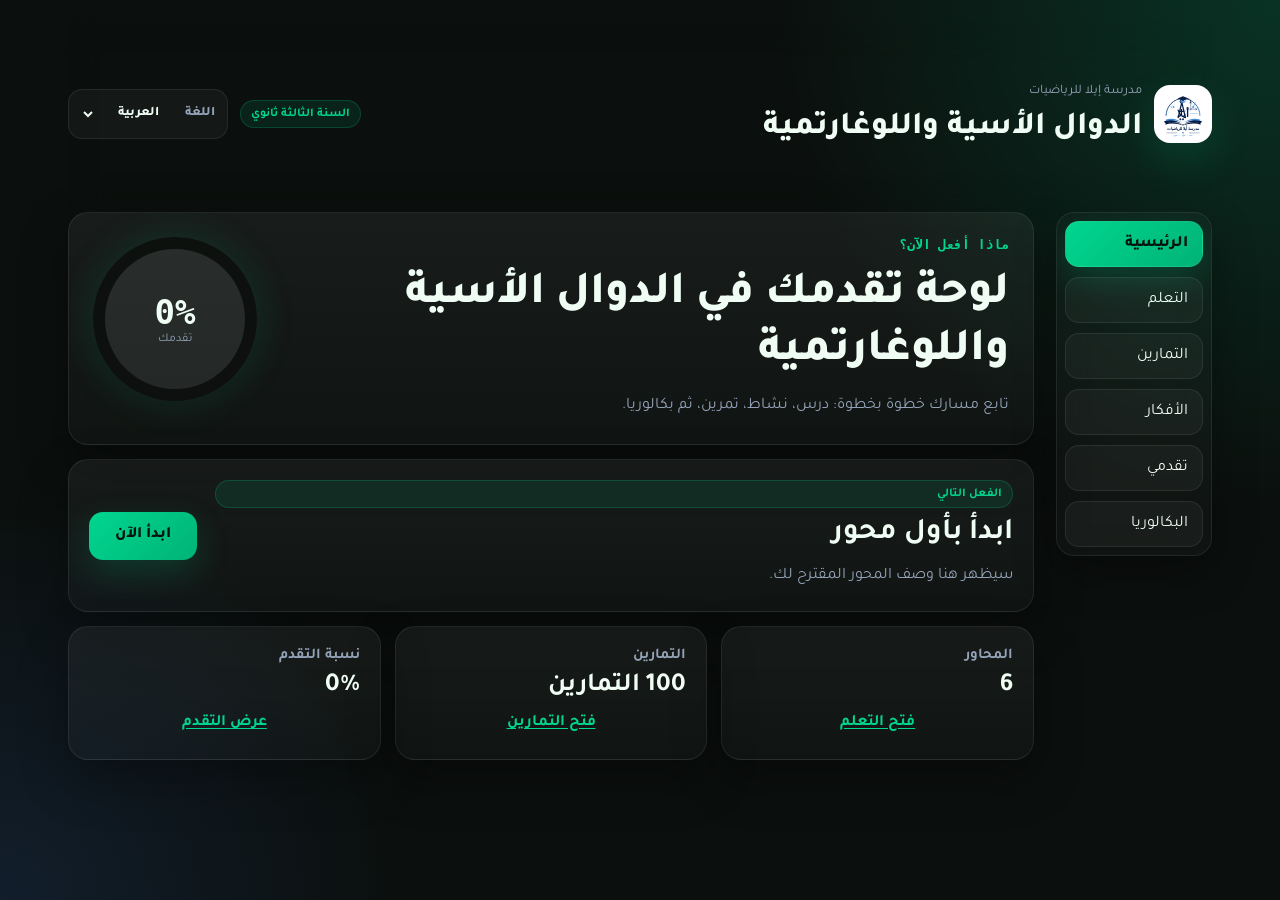
==== commit 93a64b42: "Add Tunisia science bac solutions" ====
--- a/index.html
+++ b/index.html
@@ -1,1650 +1,15993 @@
-<!doctype html>
+﻿<!doctype html>
 <html lang="ar" dir="rtl">
-  <head>
-    <meta charset="UTF-8" />
-    <meta name="viewport" content="width=device-width, initial-scale=1.0" />
-    <title>الدوال الأسية واللوغارتمية - مدرسة إيلا للرياضيات</title>
-    <link rel="preconnect" href="https://fonts.googleapis.com" />
-    <link rel="preconnect" href="https://fonts.gstatic.com" crossorigin />
-    <link href="https://fonts.googleapis.com/css2?family=Amiri:wght@400;700&family=Tajawal:wght@400;500;700;800&display=swap" rel="stylesheet" />
-    <link rel="icon" href="assets/ayla_math_school_logo.svg" type="image/svg+xml" />
-    <link rel="stylesheet" href="styles.css" />
-    <link rel="stylesheet" href="components.css" />
-  </head>
-  <body>
-    <section class="splash-screen" id="splashScreen" aria-label="شاشة بداية تطبيق الدوال" aria-hidden="false">
-      <img class="splash-logo" src="assets/ayla_math_school_logo.svg" alt="شعار مدرسة إيلا للرياضيات" />
-      <h1 data-i18n="brand.title">الدوال الأسية واللوغارتمية</h1>
-      <p data-i18n="brand.school">مدرسة إيلا للرياضيات</p>
-      <span>درس، نشاط، تمرين، وحل منهجي</span>
-    </section>
-
-    <main class="app-shell">
-      <header class="topbar">
-        <div class="topbar-head">
-          <div class="brand">
-            <img class="brand-logo" src="assets/ayla_math_school_logo.svg" alt="شعار مدرسة إيلا للرياضيات" />
-            <div>
-              <p data-i18n="brand.school">مدرسة إيلا للرياضيات</p>
-              <h1 data-i18n="brand.title">الدوال الأسية واللوغارتمية</h1>
-            </div>
-          </div>
-          <div class="top-actions">
-            <span class="status-pill" data-i18n="brand.level">السنة الثالثة ثانوي</span><label class="language-control"><span data-i18n="language.label">اللغة</span><select id="languageSelect" aria-label="اختيار اللغة"><option value="ar">العربية</option><option value="fr">Français</option><option value="en">English</option></select></label>
+
+<head>
+  <meta charset="UTF-8" />
+  <meta name="viewport" content="width=device-width, initial-scale=1.0" />
+  <title>الدوال الأسية واللوغارتمية - مدرسة إيلا للرياضيات</title>
+  <link rel="preconnect" href="https://fonts.googleapis.com" />
+  <link rel="preconnect" href="https://fonts.gstatic.com" crossorigin />
+  <link
+    href="https://fonts.googleapis.com/css2?family=Amiri:wght@400;700&family=Tajawal:wght@400;500;700;800&display=swap"
+    rel="stylesheet" />
+  <link rel="icon" href="assets/ayla_math_school_logo.svg" type="image/svg+xml" />
+  <link rel="stylesheet" href="styles.css" />
+  <link rel="stylesheet" href="components.css" />
+</head>
+
+<body>
+  <section class="splash-screen" id="splashScreen" aria-label="شاشة بداية تطبيق الدوال" aria-hidden="false">
+    <img class="splash-logo" src="assets/ayla_math_school_logo.svg" alt="شعار مدرسة إيلا للرياضيات" />
+    <h1 data-i18n="brand.title">الدوال الأسية واللوغارتمية</h1>
+    <p data-i18n="brand.school">مدرسة إيلا للرياضيات</p>
+    <span>درس، نشاط، تمرين، وحل منهجي</span>
+  </section>
+
+  <main class="app-shell">
+    <header class="topbar">
+      <div class="topbar-head">
+        <div class="brand">
+          <img class="brand-logo" src="assets/ayla_math_school_logo.svg" alt="شعار مدرسة إيلا للرياضيات" />
+          <div>
+            <p data-i18n="brand.school">مدرسة إيلا للرياضيات</p>
+            <h1 data-i18n="brand.title">الدوال الأسية واللوغارتمية</h1>
           </div>
         </div>
-      </header>
-      <nav class="tab-bar main-nav" aria-label="الأبواب الرئيسية">
-        <button class="tab active" type="button" data-view="home" aria-current="true" data-i18n="nav.home">الرئيسية</button>
-        <button class="tab" type="button" data-view="learn" data-i18n="nav.learn">التعلم</button>
-        <button class="tab" type="button" data-view="exercises" data-i18n="nav.exercises">التمارين</button>
-        <button class="tab" type="button" data-view="ideas" data-i18n="nav.ideas">الأفكار</button>
-        <button class="tab" type="button" data-view="progress" data-i18n="nav.progress">تقدمي</button>
-        <button class="tab desktop-only" type="button" data-view="bac" data-i18n="nav.bac">البكالوريا</button>
-        <button class="tab nav-subtab desktop-only" type="button" data-view="bac" data-bac-tab="mock-local" data-i18n="nav.mockLocal">تجريبي محلي</button>
-        <button class="tab nav-subtab desktop-only" type="button" data-view="bac" data-bac-tab="mock-foreign" data-i18n="nav.mockForeign">تجريبي أجنبي</button>
-        <button class="tab mobile-only" type="button" data-view="bac" data-i18n="nav.more">المزيد</button>
-      </nav>
-
-      <section class="role-view active">
-        <section class="student-tab active" id="homeView">
+        <div class="top-actions">
+          <span class="status-pill" data-i18n="brand.level">السنة الثالثة ثانوي</span><label
+            class="language-control"><span data-i18n="language.label">اللغة</span><select id="languageSelect"
+              aria-label="اختيار اللغة">
+              <option value="ar">العربية</option>
+              <option value="fr">Français</option>
+              <option value="en">English</option>
+            </select></label>
+        </div>
+      </div>
+    </header>
+    <nav class="tab-bar main-nav" aria-label="الأبواب الرئيسية">
+      <button class="tab active" type="button" data-view="home" aria-current="true"
+        data-i18n="nav.home">الرئيسية</button>
+      <button class="tab" type="button" data-view="learn" data-i18n="nav.learn">التعلم</button>
+      <button class="tab" type="button" data-view="exercises" data-i18n="nav.exercises">التمارين</button>
+      <button class="tab" type="button" data-view="ideas" data-i18n="nav.ideas">الأفكار</button>
+      <button class="tab" type="button" data-view="progress" data-i18n="nav.progress">تقدمي</button>
+      <button class="tab desktop-only" type="button" data-view="bac" data-i18n="nav.bac">البكالوريا</button>
+      <button class="tab mobile-only" type="button" data-view="bac" data-i18n="nav.more">المزيد</button>
+    </nav>
+
+    <section class="role-view active">
+      <section class="student-tab active" id="homeView">
+        <section class="study-hero">
+          <div>
+            <span class="kicker" data-i18n="home.kicker">ماذا أفعل الآن؟</span>
+            <h2 data-i18n="home.title">لوحة تقدمك في الدوال الأسية واللوغارتمية</h2>
+            <p data-i18n="home.subtitle">تابع مسارك خطوة بخطوة: درس، نشاط، تمرين، ثم بكالوريا.</p>
+          </div>
+          <div class="readiness-ring" id="readinessRing" aria-label="نسبة تقدمك">
+            <strong id="readinessValue">0%</strong>
+            <span data-i18n="home.progressLabel">تقدمك</span>
+          </div>
+        </section>
+
+        <section class="home-dashboard">
+          <article class="action-panel next-action-card">
+            <div class="next-action-body">
+              <span class="panel-label" data-i18n="home.nextAction">الفعل التالي</span>
+              <h3 id="continueTitle" data-i18n="home.continueTitle">ابدأ بأول محور</h3>
+              <p id="continueSummary" data-i18n="home.continueSummary">سيظهر هنا وصف المحور المقترح لك.</p>
+            </div>
+            <button class="primary-btn" id="continueLessonBtn" type="button" data-i18n="home.startNow">ابدأ
+              الآن</button>
+          </article>
+          <div class="home-stats-row">
+            <article class="action-panel home-stat-card">
+              <h4 data-i18n="home.modules">المحاور</h4>
+              <strong id="homeLessonCount">0</strong>
+              <button class="link-btn" type="button" data-view-jump="learn" data-i18n="home.openLearn">فتح
+                التعلم</button>
+            </article>
+            <article class="action-panel home-stat-card">
+              <h4 data-i18n="home.exercises">التمارين</h4>
+              <strong id="homeExerciseCount">0</strong>
+              <button class="link-btn" type="button" data-view-jump="exercises" data-i18n="home.openExercises">فتح
+                التمارين</button>
+            </article>
+            <article class="action-panel home-stat-card">
+              <h4 data-i18n="home.progressPercent">نسبة التقدم</h4>
+              <strong id="homeProgressPercent">0%</strong>
+              <button class="link-btn" type="button" data-view-jump="progress" data-i18n="home.openProgress">عرض
+                التقدم</button>
+            </article>
+          </div>
+        </section>
+      </section>
+
+      <section class="student-tab" id="learnView">
+        <div class="section-title">
+          <h2 data-i18n="learn.title">محاور التعلم</h2>
+          <span id="moduleCountLabel">0 محور</span>
+        </div>
+        <section class="cards-grid" id="moduleGrid"></section>
+      </section>
+
+      <section class="student-tab" id="moduleView">
+        <button class="ghost-btn back-btn" type="button" id="backToModulesBtn" data-i18n="learn.back">العودة إلى
+          المحاور</button>
+        <section id="moduleDetail"></section>
+      </section>
+
+      <section class="student-tab" id="ideasView">
+        <div class="section-title">
+          <h2 data-i18n="ideas.title">أبواب أفكار البكالوريا</h2>
+          <span data-i18n="ideas.subtitle">رياضي، تقني رياضي، علمي، وتسيير واقتصاد</span>
+        </div>
+        <section class="lesson-reader" id="ideasDoor"></section>
+      </section>
+
+      <section class="student-tab" id="exercisesView">
+        <div class="section-title">
+          <h2 data-i18n="exercises.title">التمارين</h2>
+          <span data-i18n="exercises.subtitle">ثلاثة أبواب منظمة للتدرج من تمارين الكتاب إلى التعمق</span>
+        </div>
+        <nav class="lesson-section-tabs" aria-label="أبواب التمارين">
+          <button class="lesson-section-tab active" type="button" data-exercise-door="school" aria-current="true"
+            data-i18n="exercises.schoolDoor">تمارين الكتاب المدرسي</button>
+          <button class="lesson-section-tab" type="button" data-exercise-door="deep"
+            data-i18n="exercises.deepDoor">تمارين للتعمق</button>
+          <button class="lesson-section-tab" type="button" data-exercise-door="declic"
+            data-i18n="exercises.declicDoor">تمارين كتاب Declic</button>
+        </nav>
+        <section class="lesson-section-panel active" data-exercise-panel="school">
+          <div class="section-title compact-title">
+            <h2 data-i18n="exercises.schoolTitle">تمارين الكتاب المدرسي</h2>
+            <span data-i18n="exercises.schoolSubtitle">التمارين الموجودة سابقا في باب التمارين</span>
+          </div>
+          <section class="cards-grid" id="schoolExerciseGrid"></section>
+        </section>
+        <section class="lesson-section-panel" data-exercise-panel="deep">
+          <div class="section-title compact-title">
+            <h2 data-i18n="exercises.deepTitle">تمارين للتعمق</h2>
+            <span data-i18n="exercises.deepSubtitle">مساحة مخصصة لتمارين إضافية أعلى مستوى</span>
+          </div>
+          <section class="declic-exercise-list" id="deepExerciseGrid"></section>
+        </section>
+        <section class="lesson-section-panel" data-exercise-panel="declic">
+          <div class="section-title compact-title">
+            <h2 data-i18n="exercises.declicTitle">تمارين كتاب Declic</h2>
+            <span data-i18n="exercises.declicSubtitle">مساحة مخصصة لتمارين كتاب Declic</span>
+          </div>
+          <section class="declic-exercise-list" id="declicExerciseGrid"></section>
+        </section>
+      </section>
+
+      <section class="student-tab" id="solvedView">
+        <div class="section-title">
+          <h2 data-i18n="solved.title">تمارين محلولة</h2>
+          <span data-i18n="solved.subtitle">حلول منهجية قابلة للمراجعة</span>
+        </div>
+        <section class="lesson-reader" id="solvedList"></section>
+      </section>
+
+      <section class="student-tab" id="bacView">
+        <div class="section-title">
+          <h2 data-i18n="bac.title">البكالوريا</h2>
+          <span data-i18n="bac.subtitle">تدريب موجه لأبواب البكالوريا</span>
+        </div>
+
+        <nav class="bac-subtabs branch-inline" aria-label="أبواب البكالوريا">
+          <button class="active" type="button" data-bac-tab="algeria" aria-current="true"
+            data-i18n="bac.algeria">بكالوريا الجزائر</button>
+          <button type="button" data-bac-tab="foreign" data-i18n="bac.foreign">بكالوريا أجنبي</button>
+          <button type="button" data-bac-tab="mock-local" data-i18n="bac.mock">بكالوريا تجريبي</button>
+        </nav>
+
+        <section class="bac-panel active" data-bac-panel="algeria">
+          <div class="bac-iframe-wrapper">
+            <iframe id="bacFrame" src="bac-exercises.html?embed=1&v=23" title="بكالوريا الجزائر"></iframe>
+          </div>
+        </section>
+
+        <section class="bac-panel" data-bac-panel="mock-local">
           <section class="study-hero">
             <div>
-              <span class="kicker" data-i18n="home.kicker">ماذا أفعل الآن؟</span>
-              <h2 data-i18n="home.title">لوحة تقدمك في الدوال الأسية واللوغارتمية</h2>
-              <p data-i18n="home.subtitle">تابع مسارك خطوة بخطوة: درس، نشاط، تمرين، ثم بكالوريا.</p>
+              <span class="kicker">BAC TEST</span>
+              <h2>بكالوريا تجريبي محلي</h2>
+              <p>اختر الباب المناسب لشعبتك، ثم تدرب على موضوع تجريبي يحاكي طريقة أسئلة البكالوريا في الدوال الأسية
+                واللوغارتمية.</p>
             </div>
-            <div class="readiness-ring" id="readinessRing" aria-label="نسبة تقدمك">
-              <strong id="readinessValue">0%</strong>
-              <span data-i18n="home.progressLabel">تقدمك</span>
-            </div>
+            <button class="primary-btn" type="button" data-mock-branch="science">بدء التدريب</button>
           </section>
-
-          <section class="home-dashboard">
-            <article class="action-panel next-action-card">
-              <div class="next-action-body">
-                <span class="panel-label" data-i18n="home.nextAction">الفعل التالي</span>
-                <h3 id="continueTitle" data-i18n="home.continueTitle">ابدأ بأول محور</h3>
-                <p id="continueSummary" data-i18n="home.continueSummary">سيظهر هنا وصف المحور المقترح لك.</p>
+          <section class="dashboard-grid mock-bac-doors" aria-label="أبواب البكالوريا التجريبية">
+            <article class="action-panel mock-bac-door">
+              <span class="panel-label green">باب علمي</span>
+              <h3>علوم تجريبية</h3>
+              <p>موضوع تجريبي يركز على الدراسة الكاملة للدوال، النهايات، الاشتقاق، وجدول التغيرات مع أسئلة مباشرة.</p>
+              <button class="ghost-btn active" type="button" data-mock-branch="science" aria-current="true">فتح
+                الباب</button>
+            </article>
+            <article class="action-panel mock-bac-door">
+              <span class="panel-label blue">باب رياضي</span>
+              <h3>رياضيات</h3>
+              <p>موضوع تجريبي أعمق في البرهان، المناقشة، استعمال الوسيط، وربط خواص الدوال الأسية واللوغارتمية.</p>
+              <button class="ghost-btn" type="button" data-mock-branch="math">فتح الباب</button>
+            </article>
+            <article class="action-panel mock-bac-door">
+              <span class="panel-label purple">باب تقني رياضي</span>
+              <h3>تقني رياضي</h3>
+              <p>موضوع تجريبي يجمع بين دراسة الدوال، القراءة البيانية، التطبيقات التقنية، وتنظيم الحل خطوة بخطوة.</p>
+              <button class="ghost-btn" type="button" data-mock-branch="tech">فتح الباب</button>
+            </article>
+          </section>
+          <section class="mock-bac-panels" aria-label="مواضيع البكالوريا التجريبية">
+            <article class="action-panel mock-bac-panel active" data-mock-panel="science">
+              <div class="section-title compact-title">
+                <h2>موضوع تجريبي - علوم تجريبية</h2>
+                <span>الدوال اللوغارتمية</span>
               </div>
-              <button class="primary-btn" id="continueLessonBtn" type="button" data-i18n="home.startNow">ابدأ الآن</button>
-            </article>
-            <div class="home-stats-row">
-              <article class="action-panel home-stat-card">
-                <h4 data-i18n="home.modules">المحاور</h4>
-                <strong id="homeLessonCount">0</strong>
-                <button class="link-btn" type="button" data-view-jump="learn" data-i18n="home.openLearn">فتح التعلم</button>
-              </article>
-              <article class="action-panel home-stat-card">
-                <h4 data-i18n="home.exercises">التمارين</h4>
-                <strong id="homeExerciseCount">0</strong>
-                <button class="link-btn" type="button" data-view-jump="exercises" data-i18n="home.openExercises">فتح التمارين</button>
-              </article>
-              <article class="action-panel home-stat-card">
-                <h4 data-i18n="home.progressPercent">نسبة التقدم</h4>
-                <strong id="homeProgressPercent">0%</strong>
-                <button class="link-btn" type="button" data-view-jump="progress" data-i18n="home.openProgress">عرض التقدم</button>
-              </article>
-            </div>
-          </section>
-        </section>
-
-        <section class="student-tab" id="learnView">
-          <div class="section-title">
-            <h2 data-i18n="learn.title">محاور التعلم</h2>
-            <span id="moduleCountLabel">0 محور</span>
-          </div>
-          <section class="cards-grid" id="moduleGrid"></section>
-        </section>
-
-        <section class="student-tab" id="moduleView">
-          <button class="ghost-btn back-btn" type="button" id="backToModulesBtn" data-i18n="learn.back">العودة إلى المحاور</button>
-          <section id="moduleDetail"></section>
-        </section>
-
-        <section class="student-tab" id="ideasView">
-          <div class="section-title">
-            <h2 data-i18n="ideas.title">أبواب أفكار البكالوريا</h2>
-            <span data-i18n="ideas.subtitle">رياضي، تقني رياضي، علمي، وتسيير واقتصاد</span>
-          </div>
-          <section class="lesson-reader" id="ideasDoor"></section>
-        </section>
-
-        <section class="student-tab" id="exercisesView">
-          <div class="section-title">
-            <h2 data-i18n="exercises.title">التمارين</h2>
-            <span data-i18n="exercises.subtitle">ثلاثة أبواب منظمة للتدرج من تمارين الكتاب إلى التعمق</span>
-          </div>
-          <nav class="lesson-section-tabs" aria-label="أبواب التمارين">
-            <button class="lesson-section-tab active" type="button" data-exercise-door="school" aria-current="true" data-i18n="exercises.schoolDoor">تمارين الكتاب المدرسي</button>
-            <button class="lesson-section-tab" type="button" data-exercise-door="deep" data-i18n="exercises.deepDoor">تمارين للتعمق</button>
-            <button class="lesson-section-tab" type="button" data-exercise-door="declic" data-i18n="exercises.declicDoor">تمارين كتاب Declic</button>
-          </nav>
-          <section class="lesson-section-panel active" data-exercise-panel="school">
-            <div class="section-title compact-title">
-              <h2 data-i18n="exercises.schoolTitle">تمارين الكتاب المدرسي</h2>
-              <span data-i18n="exercises.schoolSubtitle">التمارين الموجودة سابقا في باب التمارين</span>
-            </div>
-            <section class="cards-grid" id="schoolExerciseGrid"></section>
-          </section>
-          <section class="lesson-section-panel" data-exercise-panel="deep">
-            <div class="section-title compact-title">
-              <h2 data-i18n="exercises.deepTitle">تمارين للتعمق</h2>
-              <span data-i18n="exercises.deepSubtitle">مساحة مخصصة لتمارين إضافية أعلى مستوى</span>
-            </div>
-            <section class="cards-grid" id="deepExerciseGrid"></section>
-          </section>
-          <section class="lesson-section-panel" data-exercise-panel="declic">
-            <div class="section-title compact-title">
-              <h2 data-i18n="exercises.declicTitle">تمارين كتاب Declic</h2>
-              <span data-i18n="exercises.declicSubtitle">مساحة مخصصة لتمارين كتاب Declic</span>
-            </div>
-            <section class="declic-exercise-list" id="declicExerciseGrid"></section>
-          </section>
-        </section>
-
-        <section class="student-tab" id="solvedView">
-          <div class="section-title">
-            <h2 data-i18n="solved.title">تمارين محلولة</h2>
-            <span data-i18n="solved.subtitle">حلول منهجية قابلة للمراجعة</span>
-          </div>
-          <section class="lesson-reader" id="solvedList"></section>
-        </section>
-
-        <section class="student-tab" id="bacView">
-          <div class="section-title">
-            <h2 data-i18n="bac.title">البكالوريا</h2>
-            <span data-i18n="bac.subtitle">تدريب موجه لأبواب البكالوريا</span>
-          </div>
-
-          <nav class="bac-subtabs branch-inline" aria-label="أبواب البكالوريا">
-            <button class="active" type="button" data-bac-tab="algeria" aria-current="true" data-i18n="bac.algeria">بكالوريا الجزائر</button>
-            <button type="button" data-bac-tab="foreign" data-i18n="bac.foreign">بكالوريا أجنبي</button>
-            <button type="button" data-bac-tab="mock-local" data-i18n="bac.mock">بكالوريا تجريبي</button>
-          </nav>
-
-          <section class="bac-panel active" data-bac-panel="algeria">
-            <div class="bac-iframe-wrapper">
-              <iframe id="bacFrame" src="bac-exercises.html?embed=1&v=22" title="بكالوريا الجزائر"></iframe>
-            </div>
-          </section>
-
-          <section class="bac-panel" data-bac-panel="mock-local">
-            <section class="study-hero">
-              <div>
-                <span class="kicker">BAC TEST</span>
-                <h2>بكالوريا تجريبي محلي</h2>
-                <p>اختر الباب المناسب لشعبتك، ثم تدرب على موضوع تجريبي يحاكي طريقة أسئلة البكالوريا في الدوال الأسية واللوغارتمية.</p>
-              </div>
-              <button class="primary-btn" type="button" data-mock-branch="science">بدء التدريب</button>
-            </section>
-            <section class="dashboard-grid mock-bac-doors" aria-label="أبواب البكالوريا التجريبية">
-              <article class="action-panel mock-bac-door">
-                <span class="panel-label green">باب علمي</span>
-                <h3>علوم تجريبية</h3>
-                <p>موضوع تجريبي يركز على الدراسة الكاملة للدوال، النهايات، الاشتقاق، وجدول التغيرات مع أسئلة مباشرة.</p>
-                <button class="ghost-btn active" type="button" data-mock-branch="science" aria-current="true">فتح الباب</button>
-              </article>
-              <article class="action-panel mock-bac-door">
-                <span class="panel-label blue">باب رياضي</span>
-                <h3>رياضيات</h3>
-                <p>موضوع تجريبي أعمق في البرهان، المناقشة، استعمال الوسيط، وربط خواص الدوال الأسية واللوغارتمية.</p>
-                <button class="ghost-btn" type="button" data-mock-branch="math">فتح الباب</button>
-              </article>
-              <article class="action-panel mock-bac-door">
-                <span class="panel-label purple">باب تقني رياضي</span>
-                <h3>تقني رياضي</h3>
-                <p>موضوع تجريبي يجمع بين دراسة الدوال، القراءة البيانية، التطبيقات التقنية، وتنظيم الحل خطوة بخطوة.</p>
-                <button class="ghost-btn" type="button" data-mock-branch="tech">فتح الباب</button>
-              </article>
-            </section>
-            <section class="mock-bac-panels" aria-label="مواضيع البكالوريا التجريبية">
-              <article class="action-panel mock-bac-panel active" data-mock-panel="science">
-                <div class="section-title compact-title">
-                  <h2>موضوع تجريبي - علوم تجريبية</h2>
-                  <span>الدوال اللوغارتمية</span>
-                </div>
-                <section class="mock-exam-paper">
-                  <h3>التمرين الأول</h3>
-                  <ol class="exam-parts">
-                    <li>
-                      <p>نعتبر الدالة <span class="math">g</span> المعرفة على <span class="math">R</span> حيث:</p>
-                      <div class="math-equation">g(x) = (x<sup>2</sup> - 1)e<sup>x</sup> + 1</div>
-                      <ol>
-                        <li>أوجد <span class="math">g'(x)</span> ثم ادرس إشارتها، مستنتجا اتجاه تغير الدالة <span class="math">g</span>.</li>
-                        <li>احسب نهايتي الدالة <span class="math">g</span> عند <span class="math">+∞</span> و <span class="math">-∞</span>، ثم شكل جدول تغيراتها.</li>
-                        <li>بين أن المعادلة <span class="math">g(x)=0</span> تقبل حلين، نرمز بـ <span class="math">α</span> للحل غير المعدوم حيث: <span class="math">0.7 &lt; α &lt; 0.8</span>.</li>
-                        <li>استنتج إشارة <span class="math">g(x)</span> حسب قيم <span class="math">x</span>.</li>
-                      </ol>
-                    </li>
-                    <li>
-                      <p>نعتبر الدالة <span class="math">f</span> المعرفة على <span class="math">R</span> حيث:</p>
-                      <div class="math-equation">f(x) = x + (x - 1)<sup>2</sup>e<sup>x</sup></div>
-                      <p>ونسمي <span class="math">(Cf)</span> تمثيلها البياني في المستوي المنسوب إلى معلم متعامد ومتجانس <span class="math">(O, i, j)</span>.</p>
-                      <ol>
-                        <li>احسب نهايتي الدالة <span class="math">f</span> عند <span class="math">-∞</span> و <span class="math">+∞</span>.</li>
-                        <li>أوجد <span class="math">f'(x)</span> مستنتجا اتجاه تغير الدالة <span class="math">f</span>، ثم شكل جدول تغيراتها.</li>
-                        <li>أثبت أن <span class="math">f(α) = α - 1 + 2/(α + 1)</span>، مستنتجا حصرا للعدد <span class="math">f(α)</span>.</li>
-                        <li>أثبت أن <span class="math">(Cf)</span> يقبل نقطتي انعطاف، مع تحديد فاصلة كل منهما.</li>
-                        <li>اكتب معادلة المماس <span class="math">Δ</span> لـ <span class="math">(Cf)</span> عند النقطة <span class="math">A(1;1)</span>.</li>
-                        <li>بين أن المنحنى <span class="math">(Cf)</span> يقبل <span class="math">Δ</span> كمقارب مائل بجوار <span class="math">-∞</span>، ثم حدد وضعيته.</li>
-                        <li>بين أن <span class="math">(Cf)</span> يقبل مماسا <span class="math">Δ'</span> موازيا لـ <span class="math">Δ</span>، يطلب إيجاد معادلته.</li>
-                        <li>ارسم كلا من <span class="math">Δ</span> و <span class="math">Δ'</span> والمنحنى <span class="math">(Cf)</span>.</li>
-                        <li>ناقش بيانيا وحسب قيم الوسيط الحقيقي <span class="math">m</span> عدد وإشارة حلول المعادلة:</li>
-                      </ol>
-                      <div class="math-equation">(x - 1)<sup>2</sup>e<sup>x</sup> - m = 0</div>
-                    </li>
-                    <li>
-                      <p>نعتبر الدالة <span class="math">h</span> المعرفة على <span class="math">R</span> حيث:</p>
-                      <div class="math-equation">h(x) = f(x - 1) - 1</div>
-                      <ol>
-                        <li>استنتج اتجاه تغير الدالة <span class="math">h</span> دون حساب <span class="math">h'(x)</span>.</li>
-                        <li>أوجد عبارة الدالة المشتقة <span class="math">h'(x)</span>، مشكلا جدول تغيرات الدالة.</li>
-                        <li>استنتج كيفية إنشاء <span class="math">(Ch)</span> بيان الدالة <span class="math">h</span> انطلاقا من <span class="math">(Cf)</span>، ثم ارسم <span class="math">(Ch)</span>.</li>
-                      </ol>
-                    </li>
-                  </ol>
-                  <section class="mock-exam-solution is-collapsed">
-                    <button class="solution-heading-btn" type="button" data-toggle-mock-solution aria-expanded="false">حل التمرين الأول</button>
-                    <div class="mock-solution-body">
-                      <article>
-                        <h4>أولا: دراسة <span class="math">g</span></h4>
-                        <div class="math-equation">g'(x) = (x<sup>2</sup> + 2x - 1)e<sup>x</sup></div>
-                        <p>وبما أن <span class="math">e<sup>x</sup> &gt; 0</span> فإن إشارة <span class="math">g'(x)</span> هي إشارة <span class="math">x<sup>2</sup> + 2x - 1</span>.</p>
-                        <div class="math-equation math-rtl">g'(x) &gt; 0 على ]-∞, -1-√2[ ∪ ]-1+√2, +∞[ و g'(x) &lt; 0 على ]-1-√2, -1+√2[</div>
-                        <div class="math-equation"><span class="lim"><span>lim</span><span>x → -∞</span></span> g(x)=1 ، <span class="lim"><span>lim</span><span>x → +∞</span></span> g(x)=+∞</div>
-                        <p>نلاحظ أن <span class="math">g(0)=0</span>، كما أن <span class="math">g(0.7)&lt;0</span> و <span class="math">g(0.8)&gt;0</span>، ومنه يوجد حل غير معدوم <span class="math">α</span> حيث:</p>
-                        <div class="math-equation">0.7 &lt; α &lt; 0.8</div>
-                        <div class="math-equation math-rtl">g(x)&gt;0 على ]-∞,0[ ∪ ]α,+∞[ ، و g(x)&lt;0 على ]0,α[</div>
-                      </article>
-                      <article>
-                        <h4>ثانيا: دراسة <span class="math">f</span></h4>
-                        <div class="math-equation">f'(x)=1+(x<sup>2</sup>-1)e<sup>x</sup>=g(x)</div>
-                        <p>إذن تتغير <span class="math">f</span> حسب إشارة <span class="math">g</span>: متزايدة على <span class="math">]-∞,0]</span>، متناقصة على <span class="math">[0,α]</span>، ثم متزايدة على <span class="math">[α,+∞[</span>.</p>
-                        <div class="math-equation"><span class="lim"><span>lim</span><span>x → -∞</span></span> f(x)=-∞ ، <span class="lim"><span>lim</span><span>x → +∞</span></span> f(x)=+∞</div>
-                        <p>من <span class="math">g(α)=0</span> نستنتج:</p>
-                        <div class="math-equation">f(α)=α - 1 + <span class="frac"><span>2</span><span>α+1</span></span></div>
-                        <div class="math-equation">0.87 &lt; f(α) &lt; 0.92</div>
-                        <p>كما أن:</p>
-                        <div class="math-equation">f''(x)=g'(x)=(x<sup>2</sup>+2x-1)e<sup>x</sup></div>
-                        <p>فتكون نقطتا الانعطاف عند:</p>
-                        <div class="math-equation">x=-1-√2 و x=-1+√2</div>
-                        <p>في النقطة <span class="math">A(1;1)</span> نجد <span class="math">f'(1)=1</span>، ومنه:</p>
-                        <div class="math-equation">Δ : y=x</div>
-                        <p>ولأن <span class="math">f(x)-x=(x-1)<sup>2</sup>e<sup>x</sup></span> فإن <span class="math">Δ</span> مقارب مائل بجوار <span class="math">-∞</span>، والمنحنى فوقه أو يماسه في <span class="math">A</span>.</p>
-                        <p>المماس الموازي لـ <span class="math">Δ</span> غير المماس في <span class="math">A</span> يكون عند <span class="math">x=-1</span>، ومعادلته:</p>
-                        <div class="math-equation">Δ' : y = x + <span class="frac"><span>4</span><span>e</span></span></div>
-                        <p>المعادلة <span class="math">(x-1)<sup>2</sup>e<sup>x</sup>=m</span> تناقش بيانيا بدراسة تقاطع المنحنى <span class="math">y=(x-1)<sup>2</sup>e<sup>x</sup></span> مع المستقيمات الأفقية <span class="math">y=m</span>.</p>
-                      </article>
-                      <article>
-                        <h4>ثالثا: الدالة <span class="math">h</span></h4>
-                        <p>لدينا <span class="math">h(x)=f(x-1)-1</span>، لذلك نحصل على منحنى <span class="math">(Ch)</span> من <span class="math">(Cf)</span> بترجمة شعاعها:</p>
-                        <div class="math-equation">(1,-1)</div>
-                        <div class="math-equation">h'(x)=f'(x-1)=g(x-1)</div>
-                        <p>ومن ثم تتغير <span class="math">h</span> مثل <span class="math">f</span> مع إزاحة الفواصل بوحدة واحدة إلى اليمين.</p>
-                      </article>
-                    </div>
-                  </section>
-
-                  <hr class="mock-exam-divider" />
-
-                  <h3>التمرين الثاني</h3>
-                  <ol class="exam-parts">
-                    <li>
-                      <p>نعتبر الدالة <span class="math">g</span> والمتغير الحقيقي <span class="math">x</span> المعرفة على <span class="math">R</span> كما يلي:</p>
-                      <div class="math-equation">g(x) = x - e<sup>-x/2</sup></div>
-                      <ol>
-                        <li>ادرس تغيرات الدالة <span class="math">g</span>، ثم أنشئ جدول تغيراتها على <span class="math">R</span>.</li>
-                        <li>بين أن المعادلة <span class="math">g(x)=0</span> تقبل حلا وحيدا <span class="math">α</span> حيث: <span class="math">0.70 &lt; α &lt; 0.71</span>.</li>
-                        <li>استنتج حسب قيم <span class="math">x</span> إشارة <span class="math">g(x)</span> على <span class="math">R</span>.</li>
-                      </ol>
-                    </li>
-                    <li>
-                      <p>لتكن الدالة <span class="math">f</span> المعرفة على <span class="math">R</span> كما يلي:</p>
-                      <div class="math-equation">f(x) = (2x - 4)e<sup>x/2</sup> + 2 - x</div>
-                      <p>وليكن <span class="math">(Cf)</span> تمثيلها البياني في المستوي المنسوب إلى المعلم المتعامد والمتجانس <span class="math">(O, i, j)</span>.</p>
-                      <ol>
-                        <li>احسب نهايات الدالة <span class="math">f</span> عند أطراف مجموعة تعريفها.</li>
-                        <li>احسب <span class="math">lim [f(x) - (2 - x)]</span> عندما <span class="math">x → -∞</span>، وفسر النتيجة بيانيا.</li>
-                        <li>ادرس الأوضاع النسبية للمنحنى <span class="math">(Cf)</span> والمستقيم <span class="math">Δ</span> ذي المعادلة <span class="math">y = -x + 2</span>.</li>
-                        <li>بين أنه من أجل كل عدد حقيقي <span class="math">x</span>: <span class="math">f'(x)=e<sup>x/2</sup> × g(x)</span>، ثم أنشئ جدول تغيرات الدالة <span class="math">f</span>.</li>
-                        <li>بين أن <span class="math">f(α) = 4 - α - 4/α</span>، ثم عين حصرا للعدد <span class="math">f(α)</span>.</li>
-                        <li>احسب إحداثيي <span class="math">A</span> نقطة تقاطع المنحنى <span class="math">(Cf)</span> مع حامل محور التراتيب.</li>
-                        <li>اكتب معادلة المماس <span class="math">(T)</span> للمنحنى <span class="math">(Cf)</span> في النقطة <span class="math">A</span>.</li>
-                        <li>احسب <span class="math">f(2)</span> و <span class="math">f(2 ln(1/2))</span>، ثم ارسم كلا من المستقيم <span class="math">Δ</span> والمماس <span class="math">(T)</span> والمنحنى <span class="math">(Cf)</span>.</li>
-                        <li>ناقش بيانيا، تبعا لقيم الوسيط الحقيقي <span class="math">m</span>، عدد وإشارة حلول المعادلة ذات المجهول <span class="math">x</span>:</li>
-                      </ol>
-                      <div class="math-equation">2e<sup>x/2</sup> = <span class="frac"><span>m - 2</span><span>x - 2</span></span></div>
-                    </li>
-                  </ol>
-                  <section class="mock-exam-solution is-collapsed">
-                    <button class="solution-heading-btn" type="button" data-toggle-mock-solution aria-expanded="false">حل التمرين الثاني</button>
-                    <div class="mock-solution-body">
-                      <article>
-                        <h4>أولا: دراسة <span class="math">g</span></h4>
-                        <div class="math-equation">g'(x)=1+<span class="frac"><span>1</span><span>2</span></span>e<sup>-x/2</sup> &gt; 0</div>
-                        <p>إذن <span class="math">g</span> متزايدة تماما على <span class="math">R</span>.</p>
-                        <div class="math-equation"><span class="lim"><span>lim</span><span>x → -∞</span></span>g(x)=-∞ ، <span class="lim"><span>lim</span><span>x → +∞</span></span>g(x)=+∞</div>
-                        <p>وبما أن <span class="math">g(0.70)&lt;0</span> و <span class="math">g(0.71)&gt;0</span>، فإن المعادلة <span class="math">g(x)=0</span> تقبل حلا وحيدا <span class="math">α</span> حيث:</p>
-                        <div class="math-equation">0.70 &lt; α &lt; 0.71</div>
-                        <div class="math-equation math-rtl">g(x)&lt;0 إذا x&lt;α ، و g(x)&gt;0 إذا x&gt;α</div>
-                      </article>
-                      <article>
-                        <h4>ثانيا: دراسة <span class="math">f</span></h4>
-                        <div class="math-equation"><span class="lim"><span>lim</span><span>x → -∞</span></span>f(x)=+∞ ، <span class="lim"><span>lim</span><span>x → +∞</span></span>f(x)=+∞</div>
-                        <div class="math-equation"><span class="lim"><span>lim</span><span>x → -∞</span></span>[f(x)-(2-x)]=0</div>
-                        <p>إذن المستقيم <span class="math">Δ : y=-x+2</span> مقارب مائل بجوار <span class="math">-∞</span>.</p>
-                        <div class="math-equation">f(x)-(2-x)=2(x-2)e<sup>x/2</sup></div>
-                        <p>وعليه يكون <span class="math">(Cf)</span> تحت <span class="math">Δ</span> إذا <span class="math">x&lt;2</span> وفوقه إذا <span class="math">x&gt;2</span>.</p>
-                        <div class="math-equation">f'(x)=e<sup>x/2</sup>g(x)</div>
-                        <p>فتكون <span class="math">f</span> متناقصة على <span class="math">]-∞,α]</span> ومتزايدة على <span class="math">[α,+∞[</span>.</p>
-                        <p>من <span class="math">g(α)=0</span> نحصل على:</p>
-                        <div class="math-equation">f(α)=4-α-<span class="frac"><span>4</span><span>α</span></span></div>
-                        <p>نقطة تقاطع المنحنى مع محور التراتيب هي:</p>
-                        <div class="math-equation">A(0,-2)</div>
-                        <p>ومعادلة المماس في <span class="math">A</span> هي:</p>
-                        <div class="math-equation">T : y=-x-2</div>
-                        <div class="math-equation">f(2)=0 ، f(2ln(1/2))=0</div>
-                        <p>المعادلة الأخيرة تكافئ تقاطع <span class="math">(Cf)</span> مع المستقيمات <span class="math">y=m-x</span>، وتناقش بيانيا باستعمال الرسم.</p>
-                      </article>
-                    </div>
-                  </section>
-
-                  <hr class="mock-exam-divider" />
-
-                  <h3>التمرين الثالث</h3>
-                  <ol class="exam-parts">
-                    <li>
-                      <p>لتكن الدالة <span class="math">g</span> المعرفة على المجال <span class="math">]0,+∞[</span> كما يلي:</p>
-                      <div class="math-equation">g(x) = -<span class="frac"><span>1</span><span>2</span></span> + <span class="frac"><span>2 - ln x</span><span>x<sup>2</sup></span></span></div>
-                      <ol>
-                        <li>احسب <span class="math">lim g(x)</span> عندما <span class="math">x → 0⁺</span> و <span class="math">x → +∞</span>.</li>
-                        <li>ادرس اتجاه تغير الدالة <span class="math">g</span> ثم شكل جدول تغيراتها.</li>
-                        <li>بين أن المعادلة <span class="math">g(x)=0</span> تقبل حلا وحيدا <span class="math">α</span> حيث <span class="math">1.71 &lt; α &lt; 1.72</span>، ثم استنتج إشارة <span class="math">g(x)</span> حسب قيم <span class="math">x</span>.</li>
-                      </ol>
-                    </li>
-                    <li>
-                      <p>نعتبر الدالة <span class="math">f</span> المعرفة على <span class="math">]0,+∞[</span> كما يلي:</p>
-                      <div class="math-equation">f(x) = -<span class="frac"><span>1</span><span>2</span></span>x + 2 + <span class="frac"><span>-1 + ln x</span><span>x</span></span></div>
-                      <ol>
-                        <li>احسب <span class="math">lim f(x)</span> عندما <span class="math">x → 0⁺</span> و <span class="math">x → +∞</span>.</li>
-                        <li>ادرس اتجاه تغير الدالة <span class="math">f</span> ثم شكل جدول تغيراتها.</li>
-                        <li>بين أن المستقيم <span class="math">Δ: y = -1/2 x + 2</span> مقارب مائل للمنحنى <span class="math">(Cf)</span>، ثم ادرس وضعية المنحنى بالنسبة إليه.</li>
-                        <li>تقبل أن <span class="math">f(α) ≈ 0.87</span> وأن <span class="math">f(γ)-f(β)=0</span> حيث <span class="math">0.76 &lt; β &lt; 0.78</span> و <span class="math">4.19 &lt; γ &lt; 4.22</span>. أنشئ في المعلم السابق المستقيم <span class="math">Δ</span> والمنحنى <span class="math">(Cf)</span>.</li>
-                      </ol>
-                    </li>
-                    <li>
-                      <p>نعتبر الدالة <span class="math">h</span> المعرفة على <span class="math">R*</span> كما يلي:</p>
-                      <div class="math-equation">h(x) = -<span class="frac"><span>1</span><span>2</span></span>|x| + 2 + <span class="frac"><span>-1 + ln |x|</span><span>|x|</span></span></div>
-                      <ol>
-                        <li>برهن أن <span class="math">h</span> زوجية، ثم اكتب <span class="math">h</span> دون رمز القيمة المطلقة.</li>
-                        <li>انطلاقا من التمثيل البياني <span class="math">(Cf)</span> اشرح كيفية إنشاء <span class="math">(Ch)</span> ثم ارسمه بيانيا.</li>
-                        <li>ناقش بيانيا، حسب قيم الوسيط الحقيقي <span class="math">m</span>، عدد وإشارة حلول المعادلة <span class="math">h(x)=m</span>.</li>
-                      </ol>
-                    </li>
-                  </ol>
-                  <section class="mock-exam-solution is-collapsed">
-                    <button class="solution-heading-btn" type="button" data-toggle-mock-solution aria-expanded="false">حل التمرين الثالث</button>
-                    <div class="mock-solution-body">
+              <section class="mock-exam-paper">
+                <h3>التمرين الأول</h3>
+                <ol class="exam-parts">
+                  <li>
+                    <p>نعتبر الدالة <span class="math">g</span> المعرفة على <span class="math">R</span> حيث:</p>
+                    <div class="math-equation">g(x) = (x<sup>2</sup> - 1)e<sup>x</sup> + 1</div>
+                    <ol>
+                      <li>أوجد <span class="math">g'(x)</span> ثم ادرس إشارتها، مستنتجا اتجاه تغير الدالة <span
+                          class="math">g</span>.</li>
+                      <li>احسب نهايتي الدالة <span class="math">g</span> عند <span class="math">+∞</span> و <span
+                          class="math">-∞</span>، ثم شكل جدول تغيراتها.</li>
+                      <li>بين أن المعادلة <span class="math">g(x)=0</span> تقبل حلين، نرمز بـ <span
+                          class="math">α</span> للحل غير المعدوم حيث: <span class="math">0.7 &lt; α &lt; 0.8</span>.
+                      </li>
+                      <li>استنتج إشارة <span class="math">g(x)</span> حسب قيم <span class="math">x</span>.</li>
+                    </ol>
+                  </li>
+                  <li>
+                    <p>نعتبر الدالة <span class="math">f</span> المعرفة على <span class="math">R</span> حيث:</p>
+                    <div class="math-equation">f(x) = x + (x - 1)<sup>2</sup>e<sup>x</sup></div>
+                    <p>ونسمي <span class="math">(Cf)</span> تمثيلها البياني في المستوي المنسوب إلى معلم متعامد ومتجانس
+                      <span class="math">(O, i, j)</span>.</p>
+                    <ol>
+                      <li>احسب نهايتي الدالة <span class="math">f</span> عند <span class="math">-∞</span> و <span
+                          class="math">+∞</span>.</li>
+                      <li>أوجد <span class="math">f'(x)</span> مستنتجا اتجاه تغير الدالة <span class="math">f</span>، ثم
+                        شكل جدول تغيراتها.</li>
+                      <li>أثبت أن <span class="math">f(α) = α - 1 + 2/(α + 1)</span>، مستنتجا حصرا للعدد <span
+                          class="math">f(α)</span>.</li>
+                      <li>أثبت أن <span class="math">(Cf)</span> يقبل نقطتي انعطاف، مع تحديد فاصلة كل منهما.</li>
+                      <li>اكتب معادلة المماس <span class="math">Δ</span> لـ <span class="math">(Cf)</span> عند النقطة
+                        <span class="math">A(1;1)</span>.</li>
+                      <li>بين أن المنحنى <span class="math">(Cf)</span> يقبل <span class="math">Δ</span> كمقارب مائل
+                        بجوار <span class="math">-∞</span>، ثم حدد وضعيته.</li>
+                      <li>بين أن <span class="math">(Cf)</span> يقبل مماسا <span class="math">Δ'</span> موازيا لـ <span
+                          class="math">Δ</span>، يطلب إيجاد معادلته.</li>
+                      <li>ارسم كلا من <span class="math">Δ</span> و <span class="math">Δ'</span> والمنحنى <span
+                          class="math">(Cf)</span>.</li>
+                      <li>ناقش بيانيا وحسب قيم الوسيط الحقيقي <span class="math">m</span> عدد وإشارة حلول المعادلة:</li>
+                    </ol>
+                    <div class="math-equation">(x - 1)<sup>2</sup>e<sup>x</sup> - m = 0</div>
+                  </li>
+                  <li>
+                    <p>نعتبر الدالة <span class="math">h</span> المعرفة على <span class="math">R</span> حيث:</p>
+                    <div class="math-equation">h(x) = f(x - 1) - 1</div>
+                    <ol>
+                      <li>استنتج اتجاه تغير الدالة <span class="math">h</span> دون حساب <span class="math">h'(x)</span>.
+                      </li>
+                      <li>أوجد عبارة الدالة المشتقة <span class="math">h'(x)</span>، مشكلا جدول تغيرات الدالة.</li>
+                      <li>استنتج كيفية إنشاء <span class="math">(Ch)</span> بيان الدالة <span class="math">h</span>
+                        انطلاقا من <span class="math">(Cf)</span>، ثم ارسم <span class="math">(Ch)</span>.</li>
+                    </ol>
+                  </li>
+                </ol>
+                <section class="mock-exam-solution is-collapsed">
+                  <button class="solution-heading-btn" type="button" data-toggle-mock-solution aria-expanded="false">حل
+                    التمرين الأول</button>
+                  <div class="mock-solution-body">
+                    <article>
+                      <h4>أولا: دراسة <span class="math">g</span></h4>
+                      <div class="math-equation">g'(x) = (x<sup>2</sup> + 2x - 1)e<sup>x</sup></div>
+                      <p>وبما أن <span class="math">e<sup>x</sup> &gt; 0</span> فإن إشارة <span
+                          class="math">g'(x)</span> هي إشارة <span class="math">x<sup>2</sup> + 2x - 1</span>.</p>
+                      <div class="math-equation math-rtl">g'(x) &gt; 0 على ]-∞, -1-√2[ ∪ ]-1+√2, +∞[ و g'(x) &lt; 0 على
+                        ]-1-√2, -1+√2[</div>
+                      <div class="math-equation"><span class="lim"><span>lim</span><span>x → -∞</span></span> g(x)=1 ،
+                        <span class="lim"><span>lim</span><span>x → +∞</span></span> g(x)=+∞</div>
+                      <p>نلاحظ أن <span class="math">g(0)=0</span>، كما أن <span class="math">g(0.7)&lt;0</span> و <span
+                          class="math">g(0.8)&gt;0</span>، ومنه يوجد حل غير معدوم <span class="math">α</span> حيث:</p>
+                      <div class="math-equation">0.7 &lt; α &lt; 0.8</div>
+                      <div class="math-equation math-rtl">g(x)&gt;0 على ]-∞,0[ ∪ ]α,+∞[ ، و g(x)&lt;0 على ]0,α[</div>
+                    </article>
+                    <article>
+                      <h4>ثانيا: دراسة <span class="math">f</span></h4>
+                      <div class="math-equation">f'(x)=1+(x<sup>2</sup>-1)e<sup>x</sup>=g(x)</div>
+                      <p>إذن تتغير <span class="math">f</span> حسب إشارة <span class="math">g</span>: متزايدة على <span
+                          class="math">]-∞,0]</span>، متناقصة على <span class="math">[0,α]</span>، ثم متزايدة على <span
+                          class="math">[α,+∞[</span>.</p>
+                      <div class="math-equation"><span class="lim"><span>lim</span><span>x → -∞</span></span> f(x)=-∞ ،
+                        <span class="lim"><span>lim</span><span>x → +∞</span></span> f(x)=+∞</div>
+                      <p>من <span class="math">g(α)=0</span> نستنتج:</p>
+                      <div class="math-equation">f(α)=α - 1 + <span class="frac"><span>2</span><span>α+1</span></span>
+                      </div>
+                      <div class="math-equation">0.87 &lt; f(α) &lt; 0.92</div>
+                      <p>كما أن:</p>
+                      <div class="math-equation">f''(x)=g'(x)=(x<sup>2</sup>+2x-1)e<sup>x</sup></div>
+                      <p>فتكون نقطتا الانعطاف عند:</p>
+                      <div class="math-equation">x=-1-√2 و x=-1+√2</div>
+                      <p>في النقطة <span class="math">A(1;1)</span> نجد <span class="math">f'(1)=1</span>، ومنه:</p>
+                      <div class="math-equation">Δ : y=x</div>
+                      <p>ولأن <span class="math">f(x)-x=(x-1)<sup>2</sup>e<sup>x</sup></span> فإن <span
+                          class="math">Δ</span> مقارب مائل بجوار <span class="math">-∞</span>، والمنحنى فوقه أو يماسه في
+                        <span class="math">A</span>.</p>
+                      <p>المماس الموازي لـ <span class="math">Δ</span> غير المماس في <span class="math">A</span> يكون
+                        عند <span class="math">x=-1</span>، ومعادلته:</p>
+                      <div class="math-equation">Δ' : y = x + <span class="frac"><span>4</span><span>e</span></span>
+                      </div>
+                      <p>المعادلة <span class="math">(x-1)<sup>2</sup>e<sup>x</sup>=m</span> تناقش بيانيا بدراسة تقاطع
+                        المنحنى <span class="math">y=(x-1)<sup>2</sup>e<sup>x</sup></span> مع المستقيمات الأفقية <span
+                          class="math">y=m</span>.</p>
+                    </article>
+                    <article>
+                      <h4>ثالثا: الدالة <span class="math">h</span></h4>
+                      <p>لدينا <span class="math">h(x)=f(x-1)-1</span>، لذلك نحصل على منحنى <span
+                          class="math">(Ch)</span> من <span class="math">(Cf)</span> بترجمة شعاعها:</p>
+                      <div class="math-equation">(1,-1)</div>
+                      <div class="math-equation">h'(x)=f'(x-1)=g(x-1)</div>
+                      <p>ومن ثم تتغير <span class="math">h</span> مثل <span class="math">f</span> مع إزاحة الفواصل بوحدة
+                        واحدة إلى اليمين.</p>
+                    </article>
+                  </div>
+                </section>
+
+                <hr class="mock-exam-divider" />
+
+                <h3>التمرين الثاني</h3>
+                <ol class="exam-parts">
+                  <li>
+                    <p>نعتبر الدالة <span class="math">g</span> والمتغير الحقيقي <span class="math">x</span> المعرفة على
+                      <span class="math">R</span> كما يلي:</p>
+                    <div class="math-equation">g(x) = x - e<sup>-x/2</sup></div>
+                    <ol>
+                      <li>ادرس تغيرات الدالة <span class="math">g</span>، ثم أنشئ جدول تغيراتها على <span
+                          class="math">R</span>.</li>
+                      <li>بين أن المعادلة <span class="math">g(x)=0</span> تقبل حلا وحيدا <span class="math">α</span>
+                        حيث: <span class="math">0.70 &lt; α &lt; 0.71</span>.</li>
+                      <li>استنتج حسب قيم <span class="math">x</span> إشارة <span class="math">g(x)</span> على <span
+                          class="math">R</span>.</li>
+                    </ol>
+                  </li>
+                  <li>
+                    <p>لتكن الدالة <span class="math">f</span> المعرفة على <span class="math">R</span> كما يلي:</p>
+                    <div class="math-equation">f(x) = (2x - 4)e<sup>x/2</sup> + 2 - x</div>
+                    <p>وليكن <span class="math">(Cf)</span> تمثيلها البياني في المستوي المنسوب إلى المعلم المتعامد
+                      والمتجانس <span class="math">(O, i, j)</span>.</p>
+                    <ol>
+                      <li>احسب نهايات الدالة <span class="math">f</span> عند أطراف مجموعة تعريفها.</li>
+                      <li>احسب <span class="math">lim [f(x) - (2 - x)]</span> عندما <span class="math">x → -∞</span>،
+                        وفسر النتيجة بيانيا.</li>
+                      <li>ادرس الأوضاع النسبية للمنحنى <span class="math">(Cf)</span> والمستقيم <span
+                          class="math">Δ</span> ذي المعادلة <span class="math">y = -x + 2</span>.</li>
+                      <li>بين أنه من أجل كل عدد حقيقي <span class="math">x</span>: <span
+                          class="math">f'(x)=e<sup>x/2</sup> × g(x)</span>، ثم أنشئ جدول تغيرات الدالة <span
+                          class="math">f</span>.</li>
+                      <li>بين أن <span class="math">f(α) = 4 - α - 4/α</span>، ثم عين حصرا للعدد <span
+                          class="math">f(α)</span>.</li>
+                      <li>احسب إحداثيي <span class="math">A</span> نقطة تقاطع المنحنى <span class="math">(Cf)</span> مع
+                        حامل محور التراتيب.</li>
+                      <li>اكتب معادلة المماس <span class="math">(T)</span> للمنحنى <span class="math">(Cf)</span> في
+                        النقطة <span class="math">A</span>.</li>
+                      <li>احسب <span class="math">f(2)</span> و <span class="math">f(2 ln(1/2))</span>، ثم ارسم كلا من
+                        المستقيم <span class="math">Δ</span> والمماس <span class="math">(T)</span> والمنحنى <span
+                          class="math">(Cf)</span>.</li>
+                      <li>ناقش بيانيا، تبعا لقيم الوسيط الحقيقي <span class="math">m</span>، عدد وإشارة حلول المعادلة
+                        ذات المجهول <span class="math">x</span>:</li>
+                    </ol>
+                    <div class="math-equation">2e<sup>x/2</sup> = <span class="frac"><span>m - 2</span><span>x -
+                          2</span></span></div>
+                  </li>
+                </ol>
+                <section class="mock-exam-solution is-collapsed">
+                  <button class="solution-heading-btn" type="button" data-toggle-mock-solution aria-expanded="false">حل
+                    التمرين الثاني</button>
+                  <div class="mock-solution-body">
+                    <article>
+                      <h4>أولا: دراسة <span class="math">g</span></h4>
+                      <div class="math-equation">g'(x)=1+<span
+                          class="frac"><span>1</span><span>2</span></span>e<sup>-x/2</sup> &gt; 0</div>
+                      <p>إذن <span class="math">g</span> متزايدة تماما على <span class="math">R</span>.</p>
+                      <div class="math-equation"><span class="lim"><span>lim</span><span>x → -∞</span></span>g(x)=-∞ ،
+                        <span class="lim"><span>lim</span><span>x → +∞</span></span>g(x)=+∞</div>
+                      <p>وبما أن <span class="math">g(0.70)&lt;0</span> و <span class="math">g(0.71)&gt;0</span>، فإن
+                        المعادلة <span class="math">g(x)=0</span> تقبل حلا وحيدا <span class="math">α</span> حيث:</p>
+                      <div class="math-equation">0.70 &lt; α &lt; 0.71</div>
+                      <div class="math-equation math-rtl">g(x)&lt;0 إذا x&lt;α ، و g(x)&gt;0 إذا x&gt;α</div>
+                    </article>
+                    <article>
+                      <h4>ثانيا: دراسة <span class="math">f</span></h4>
+                      <div class="math-equation"><span class="lim"><span>lim</span><span>x → -∞</span></span>f(x)=+∞ ،
+                        <span class="lim"><span>lim</span><span>x → +∞</span></span>f(x)=+∞</div>
+                      <div class="math-equation"><span class="lim"><span>lim</span><span>x →
+                            -∞</span></span>[f(x)-(2-x)]=0</div>
+                      <p>إذن المستقيم <span class="math">Δ : y=-x+2</span> مقارب مائل بجوار <span
+                          class="math">-∞</span>.</p>
+                      <div class="math-equation">f(x)-(2-x)=2(x-2)e<sup>x/2</sup></div>
+                      <p>وعليه يكون <span class="math">(Cf)</span> تحت <span class="math">Δ</span> إذا <span
+                          class="math">x&lt;2</span> وفوقه إذا <span class="math">x&gt;2</span>.</p>
+                      <div class="math-equation">f'(x)=e<sup>x/2</sup>g(x)</div>
+                      <p>فتكون <span class="math">f</span> متناقصة على <span class="math">]-∞,α]</span> ومتزايدة على
+                        <span class="math">[α,+∞[</span>.</p>
+                      <p>من <span class="math">g(α)=0</span> نحصل على:</p>
+                      <div class="math-equation">f(α)=4-α-<span class="frac"><span>4</span><span>α</span></span></div>
+                      <p>نقطة تقاطع المنحنى مع محور التراتيب هي:</p>
+                      <div class="math-equation">A(0,-2)</div>
+                      <p>ومعادلة المماس في <span class="math">A</span> هي:</p>
+                      <div class="math-equation">T : y=-x-2</div>
+                      <div class="math-equation">f(2)=0 ، f(2ln(1/2))=0</div>
+                      <p>المعادلة الأخيرة تكافئ تقاطع <span class="math">(Cf)</span> مع المستقيمات <span
+                          class="math">y=m-x</span>، وتناقش بيانيا باستعمال الرسم.</p>
+                    </article>
+                  </div>
+                </section>
+
+                <hr class="mock-exam-divider" />
+
+                <h3>التمرين الثالث</h3>
+                <ol class="exam-parts">
+                  <li>
+                    <p>لتكن الدالة <span class="math">g</span> المعرفة على المجال <span class="math">]0,+∞[</span> كما
+                      يلي:</p>
+                    <div class="math-equation">g(x) = -<span class="frac"><span>1</span><span>2</span></span> + <span
+                        class="frac"><span>2 - ln x</span><span>x<sup>2</sup></span></span></div>
+                    <ol>
+                      <li>احسب <span class="math">lim g(x)</span> عندما <span class="math">x → 0⁺</span> و <span
+                          class="math">x → +∞</span>.</li>
+                      <li>ادرس اتجاه تغير الدالة <span class="math">g</span> ثم شكل جدول تغيراتها.</li>
+                      <li>بين أن المعادلة <span class="math">g(x)=0</span> تقبل حلا وحيدا <span class="math">α</span>
+                        حيث <span class="math">1.71 &lt; α &lt; 1.72</span>، ثم استنتج إشارة <span
+                          class="math">g(x)</span> حسب قيم <span class="math">x</span>.</li>
+                    </ol>
+                  </li>
+                  <li>
+                    <p>نعتبر الدالة <span class="math">f</span> المعرفة على <span class="math">]0,+∞[</span> كما يلي:
+                    </p>
+                    <div class="math-equation">f(x) = -<span class="frac"><span>1</span><span>2</span></span>x + 2 +
+                      <span class="frac"><span>-1 + ln x</span><span>x</span></span></div>
+                    <ol>
+                      <li>احسب <span class="math">lim f(x)</span> عندما <span class="math">x → 0⁺</span> و <span
+                          class="math">x → +∞</span>.</li>
+                      <li>ادرس اتجاه تغير الدالة <span class="math">f</span> ثم شكل جدول تغيراتها.</li>
+                      <li>بين أن المستقيم <span class="math">Δ: y = -1/2 x + 2</span> مقارب مائل للمنحنى <span
+                          class="math">(Cf)</span>، ثم ادرس وضعية المنحنى بالنسبة إليه.</li>
+                      <li>تقبل أن <span class="math">f(α) ≈ 0.87</span> وأن <span class="math">f(γ)-f(β)=0</span> حيث
+                        <span class="math">0.76 &lt; β &lt; 0.78</span> و <span class="math">4.19 &lt; γ &lt;
+                          4.22</span>. أنشئ في المعلم السابق المستقيم <span class="math">Δ</span> والمنحنى <span
+                          class="math">(Cf)</span>.</li>
+                    </ol>
+                  </li>
+                  <li>
+                    <p>نعتبر الدالة <span class="math">h</span> المعرفة على <span class="math">R*</span> كما يلي:</p>
+                    <div class="math-equation">h(x) = -<span class="frac"><span>1</span><span>2</span></span>|x| + 2 +
+                      <span class="frac"><span>-1 + ln |x|</span><span>|x|</span></span></div>
+                    <ol>
+                      <li>برهن أن <span class="math">h</span> زوجية، ثم اكتب <span class="math">h</span> دون رمز القيمة
+                        المطلقة.</li>
+                      <li>انطلاقا من التمثيل البياني <span class="math">(Cf)</span> اشرح كيفية إنشاء <span
+                          class="math">(Ch)</span> ثم ارسمه بيانيا.</li>
+                      <li>ناقش بيانيا، حسب قيم الوسيط الحقيقي <span class="math">m</span>، عدد وإشارة حلول المعادلة
+                        <span class="math">h(x)=m</span>.</li>
+                    </ol>
+                  </li>
+                </ol>
+                <section class="mock-exam-solution is-collapsed">
+                  <button class="solution-heading-btn" type="button" data-toggle-mock-solution aria-expanded="false">حل
+                    التمرين الثالث</button>
+                  <div class="mock-solution-body">
                     <article>
                       <h4>أولا: دراسة الدالة <span class="math">g</span></h4>
                       <p>لدينا:</p>
-                      <div class="math-equation">g(x) = -<span class="frac"><span>1</span><span>2</span></span> + <span class="frac"><span>2 - ln x</span><span>x<sup>2</sup></span></span></div>
-                      <p>عند <span class="math">x → 0⁺</span> نجد <span class="math">(2 - ln x) / x² → +∞</span>، ومنه:</p>
-                      <div class="math-equation"><span class="lim"><span>lim</span><span>x → 0<sup>+</sup></span></span> g(x) = +∞</div>
-                      <p>وعند <span class="math">x → +∞</span> نجد <span class="math">(2 - ln x) / x² → 0</span>، ومنه:</p>
-                      <div class="math-equation"><span class="lim"><span>lim</span><span>x → +∞</span></span> g(x) = -<span class="frac"><span>1</span><span>2</span></span></div>
+                      <div class="math-equation">g(x) = -<span class="frac"><span>1</span><span>2</span></span> + <span
+                          class="frac"><span>2 - ln x</span><span>x<sup>2</sup></span></span></div>
+                      <p>عند <span class="math">x → 0⁺</span> نجد <span class="math">(2 - ln x) / x² → +∞</span>، ومنه:
+                      </p>
+                      <div class="math-equation"><span class="lim"><span>lim</span><span>x → 0<sup>+</sup></span></span>
+                        g(x) = +∞</div>
+                      <p>وعند <span class="math">x → +∞</span> نجد <span class="math">(2 - ln x) / x² → 0</span>، ومنه:
+                      </p>
+                      <div class="math-equation"><span class="lim"><span>lim</span><span>x → +∞</span></span> g(x) =
+                        -<span class="frac"><span>1</span><span>2</span></span></div>
                       <p>مشتقة <span class="math">g</span> هي:</p>
-                      <div class="math-equation">g'(x) = <span class="frac"><span>2 ln x - 5</span><span>x<sup>3</sup></span></span></div>
-                      <p>وبما أن <span class="math">x³ &gt; 0</span>، فإن إشارة <span class="math">g'(x)</span> هي إشارة <span class="math">2 ln x - 5</span>.</p>
-                      <div class="math-equation math-rtl">g'(x) &lt; 0 على ]0, e<sup>5/2</sup>[ ، و g'(x) &gt; 0 على ]e<sup>5/2</sup>, +∞[</div>
-                      <p>إذن <span class="math">g</span> متناقصة ثم متزايدة. وبما أن <span class="math">g(1.71) &gt; 0</span> و <span class="math">g(1.72) &lt; 0</span>، فإن المعادلة <span class="math">g(x)=0</span> تقبل حلا وحيدا <span class="math">α</span> حيث:</p>
+                      <div class="math-equation">g'(x) = <span class="frac"><span>2 ln x -
+                            5</span><span>x<sup>3</sup></span></span></div>
+                      <p>وبما أن <span class="math">x³ &gt; 0</span>، فإن إشارة <span class="math">g'(x)</span> هي إشارة
+                        <span class="math">2 ln x - 5</span>.</p>
+                      <div class="math-equation math-rtl">g'(x) &lt; 0 على ]0, e<sup>5/2</sup>[ ، و g'(x) &gt; 0 على
+                        ]e<sup>5/2</sup>, +∞[</div>
+                      <p>إذن <span class="math">g</span> متناقصة ثم متزايدة. وبما أن <span class="math">g(1.71) &gt;
+                          0</span> و <span class="math">g(1.72) &lt; 0</span>، فإن المعادلة <span
+                          class="math">g(x)=0</span> تقبل حلا وحيدا <span class="math">α</span> حيث:</p>
                       <div class="math-equation">1.71 &lt; α &lt; 1.72</div>
                       <p>وعليه:</p>
-                      <div class="math-equation math-rtl">g(x) &gt; 0 على ]0, α[ ، g(α)=0 ، g(x) &lt; 0 على ]α, +∞[</div>
+                      <div class="math-equation math-rtl">g(x) &gt; 0 على ]0, α[ ، g(α)=0 ، g(x) &lt; 0 على ]α, +∞[
+                      </div>
                     </article>
 
                     <article>
                       <h4>ثانيا: دراسة الدالة <span class="math">f</span></h4>
                       <p>لدينا:</p>
-                      <div class="math-equation">f(x) = -<span class="frac"><span>x</span><span>2</span></span> + 2 + <span class="frac"><span>ln x - 1</span><span>x</span></span></div>
+                      <div class="math-equation">f(x) = -<span class="frac"><span>x</span><span>2</span></span> + 2 +
+                        <span class="frac"><span>ln x - 1</span><span>x</span></span></div>
                       <p>النهايات:</p>
-                      <div class="math-equation"><span class="lim"><span>lim</span><span>x → 0<sup>+</sup></span></span> f(x) = -∞</div>
-                      <div class="math-equation"><span class="lim"><span>lim</span><span>x → +∞</span></span> f(x) = -∞</div>
+                      <div class="math-equation"><span class="lim"><span>lim</span><span>x → 0<sup>+</sup></span></span>
+                        f(x) = -∞</div>
+                      <div class="math-equation"><span class="lim"><span>lim</span><span>x → +∞</span></span> f(x) = -∞
+                      </div>
                       <p>نحسب المشتقة فنجد:</p>
-                      <div class="math-equation">f'(x) = -<span class="frac"><span>1</span><span>2</span></span> + <span class="frac"><span>2 - ln x</span><span>x<sup>2</sup></span></span> = g(x)</div>
-                      <p>وباستعمال إشارة <span class="math">g</span> نستنتج أن <span class="math">f</span> متزايدة على <span class="math">]0, α[</span> ومتناقصة على <span class="math">]α, +∞[</span>، وتبلغ قيمة عظمى عند <span class="math">x=α</span> حيث:</p>
+                      <div class="math-equation">f'(x) = -<span class="frac"><span>1</span><span>2</span></span> + <span
+                          class="frac"><span>2 - ln x</span><span>x<sup>2</sup></span></span> = g(x)</div>
+                      <p>وباستعمال إشارة <span class="math">g</span> نستنتج أن <span class="math">f</span> متزايدة على
+                        <span class="math">]0, α[</span> ومتناقصة على <span class="math">]α, +∞[</span>، وتبلغ قيمة عظمى
+                        عند <span class="math">x=α</span> حيث:</p>
                       <div class="math-equation">f(α) ≈ 0.87</div>
                       <p>لدراسة المقارب المائل نحسب:</p>
-                      <div class="math-equation">f(x) - (-<span class="frac"><span>x</span><span>2</span></span> + 2) = <span class="frac"><span>ln x - 1</span><span>x</span></span></div>
-                      <p>وبما أن <span class="math">(ln x - 1) / x → 0</span> عندما <span class="math">x → +∞</span>، فإن المستقيم:</p>
-                      <div class="math-equation">Δ : y = -<span class="frac"><span>x</span><span>2</span></span> + 2</div>
-                      <p>مقارب مائل للمنحنى <span class="math">(Cf)</span>. كما أن وضعية المنحنى بالنسبة إلى <span class="math">Δ</span> تحددها إشارة <span class="math">ln x - 1</span>:</p>
-                      <div class="math-equation math-rtl">(Cf) تحت Δ إذا 0 &lt; x &lt; e ، ويمسه عند x=e ، وفوقه إذا x &gt; e</div>
-                      <p>وبما أن <span class="math">f</span> تصعد من <span class="math">-∞</span> إلى <span class="math">0.87</span> ثم تنزل إلى <span class="math">-∞</span>، فإن المعادلة <span class="math">f(x)=0</span> لها حلان موجبان <span class="math">β</span> و <span class="math">γ</span> حيث:</p>
+                      <div class="math-equation">f(x) - (-<span class="frac"><span>x</span><span>2</span></span> + 2) =
+                        <span class="frac"><span>ln x - 1</span><span>x</span></span></div>
+                      <p>وبما أن <span class="math">(ln x - 1) / x → 0</span> عندما <span class="math">x → +∞</span>،
+                        فإن المستقيم:</p>
+                      <div class="math-equation">Δ : y = -<span class="frac"><span>x</span><span>2</span></span> + 2
+                      </div>
+                      <p>مقارب مائل للمنحنى <span class="math">(Cf)</span>. كما أن وضعية المنحنى بالنسبة إلى <span
+                          class="math">Δ</span> تحددها إشارة <span class="math">ln x - 1</span>:</p>
+                      <div class="math-equation math-rtl">(Cf) تحت Δ إذا 0 &lt; x &lt; e ، ويمسه عند x=e ، وفوقه إذا x
+                        &gt; e</div>
+                      <p>وبما أن <span class="math">f</span> تصعد من <span class="math">-∞</span> إلى <span
+                          class="math">0.87</span> ثم تنزل إلى <span class="math">-∞</span>، فإن المعادلة <span
+                          class="math">f(x)=0</span> لها حلان موجبان <span class="math">β</span> و <span
+                          class="math">γ</span> حيث:</p>
                       <div class="math-equation math-rtl">0.76 &lt; β &lt; 0.78 و 4.19 &lt; γ &lt; 4.22</div>
                     </article>
 
                     <article>
                       <h4>ثالثا: دراسة الدالة <span class="math">h</span></h4>
                       <p>لدينا:</p>
-                      <div class="math-equation">h(x) = -<span class="frac"><span>1</span><span>2</span></span>|x| + 2 + <span class="frac"><span>-1 + ln |x|</span><span>|x|</span></span> = f(|x|)</div>
+                      <div class="math-equation">h(x) = -<span class="frac"><span>1</span><span>2</span></span>|x| + 2 +
+                        <span class="frac"><span>-1 + ln |x|</span><span>|x|</span></span> = f(|x|)</div>
                       <p>إذن:</p>
                       <div class="math-equation">h(-x) = f(|-x|) = f(|x|) = h(x)</div>
                       <p>فتكون <span class="math">h</span> زوجية.</p>
                       <p>دون رمز القيمة المطلقة:</p>
-                      <div class="math-equation math-rtl">إذا x &gt; 0 : h(x) = -<span class="frac"><span>x</span><span>2</span></span> + 2 + <span class="frac"><span>ln x - 1</span><span>x</span></span></div>
-                      <div class="math-equation math-rtl">إذا x &lt; 0 : h(x) = <span class="frac"><span>x</span><span>2</span></span> + 2 + <span class="frac"><span>ln(-x) - 1</span><span>-x</span></span></div>
-                      <p>لإنشاء <span class="math">(Ch)</span> نحتفظ بمنحنى <span class="math">(Cf)</span> على الجهة اليمنى، ثم نرسم صورته بالتماثل بالنسبة إلى محور التراتيب.</p>
+                      <div class="math-equation math-rtl">إذا x &gt; 0 : h(x) = -<span
+                          class="frac"><span>x</span><span>2</span></span> + 2 + <span class="frac"><span>ln x -
+                            1</span><span>x</span></span></div>
+                      <div class="math-equation math-rtl">إذا x &lt; 0 : h(x) = <span
+                          class="frac"><span>x</span><span>2</span></span> + 2 + <span class="frac"><span>ln(-x) -
+                            1</span><span>-x</span></span></div>
+                      <p>لإنشاء <span class="math">(Ch)</span> نحتفظ بمنحنى <span class="math">(Cf)</span> على الجهة
+                        اليمنى، ثم نرسم صورته بالتماثل بالنسبة إلى محور التراتيب.</p>
                       <p>مناقشة <span class="math">h(x)=m</span> بيانيا:</p>
                       <div class="math-equation math-rtl">إذا m &gt; 0.87 : لا توجد حلول</div>
                       <div class="math-equation math-rtl">إذا m = 0.87 : حلان هما -α و α</div>
-                      <div class="math-equation math-rtl">إذا m &lt; 0.87 : أربعة حلول متناظرة، حلان سالبان وحلان موجبان</div>
+                      <div class="math-equation math-rtl">إذا m &lt; 0.87 : أربعة حلول متناظرة، حلان سالبان وحلان موجبان
+                      </div>
                       <p>وبشكل خاص، للمعادلة <span class="math">h(x)=0</span> أربعة حلول:</p>
                       <div class="math-equation">-γ ، -β ، β ، γ</div>
                     </article>
+                  </div>
+                </section>
+
+                <hr class="mock-exam-divider" />
+
+                <h3>التمرين الرابع</h3>
+                <ol class="exam-parts">
+                  <li>
+                    <p>الدالة <span class="math">g</span> دالة عددية معرفة على المجال <span class="math">]0,+∞[</span>
+                      حيث:</p>
+                    <div class="math-equation">g(x)=1-<span
+                        class="frac"><span>x<sup>3</sup></span><span>3</span></span>-2ln x</div>
+                    <ol>
+                      <li>ادرس تغيرات الدالة <span class="math">g</span>.</li>
+                      <li>بين أن المعادلة <span class="math">g(x)=0</span> تقبل حلا وحيدا <span class="math">α</span>
+                        حيث: <span class="math">1 &lt; α &lt; √2</span>، ثم استنتج إشارة <span class="math">g(x)</span>.
+                      </li>
+                    </ol>
+                  </li>
+                  <li>
+                    <p>الدالة <span class="math">f</span> دالة عددية معرفة على المجال <span class="math">]0,+∞[</span>
+                      حيث:</p>
+                    <div class="math-equation">f(x)=-<span class="frac"><span>x</span><span>3</span></span>+<span
+                        class="frac"><span>ln x</span><span>x<sup>2</sup></span></span></div>
+                    <p>وليكن <span class="math">(Cf)</span> المنحنى الممثل للدالة <span class="math">f</span> في معلم
+                      متعامد ومتجانس <span class="math">(O, i, j)</span>.</p>
+                    <ol>
+                      <li>احسب <span class="math">lim f(x)</span> عندما <span class="math">x → 0<sup>+</sup></span> و
+                        <span class="math">x → +∞</span>.</li>
+                      <li>أثبت أنه من أجل كل عدد حقيقي <span class="math">x</span> من <span class="math">]0,+∞[</span>:
+                        <span class="math">f'(x)=g(x)/x<sup>3</sup></span>، ثم استنتج اتجاه تغير <span
+                          class="math">f</span> وشكل جدول تغيراتها.</li>
+                      <li>بين أن المستقيم <span class="math">Δ</span> معادلته <span class="math">y=-x/3</span> مقارب
+                        مائل للمنحنى <span class="math">(Cf)</span>، ثم ادرس وضعية <span class="math">(Cf)</span>
+                        بالنسبة للمستقيم <span class="math">Δ</span>.</li>
+                      <li>أثبت أن المنحنى <span class="math">(Cf)</span> يقبل مماسا <span class="math">T</span> ميله
+                        <span class="math">-1/3</span>، ثم عين معادلته.</li>
+                      <li>بين أن <span class="math">f(α)=<span
+                            class="frac"><span>1-α<sup>3</sup></span><span>2α<sup>2</sup></span></span></span>.</li>
+                      <li>ارسم <span class="math">Δ</span> و <span class="math">T</span> و <span
+                          class="math">(Cf)</span>، وتعطى <span class="math">f(α)≈-0.3</span>.</li>
+                      <li>ناقش بيانيا حسب قيم الوسيط الحقيقي <span class="math">m</span> عدد حلول المعادلة:</li>
+                    </ol>
+                    <div class="math-equation">f(x)=-<span class="frac"><span>x</span><span>3</span></span>+m</div>
+                  </li>
+                </ol>
+                <section class="mock-exam-solution is-collapsed">
+                  <button class="solution-heading-btn" type="button" data-toggle-mock-solution aria-expanded="false">حل
+                    التمرين الرابع</button>
+                  <div class="mock-solution-body">
+                    <article>
+                      <h4>أولا: دراسة <span class="math">g</span></h4>
+                      <div class="math-equation">g'(x)=-x<sup>2</sup>-<span
+                          class="frac"><span>2</span><span>x</span></span></div>
+                      <p>وبما أن <span class="math">x&gt;0</span> فإن <span class="math">g'(x)&lt;0</span>، إذن <span
+                          class="math">g</span> متناقصة تماما على <span class="math">]0,+∞[</span>.</p>
+                      <div class="math-equation"><span class="lim"><span>lim</span><span>x →
+                            0<sup>+</sup></span></span>g(x)=+∞ ، <span class="lim"><span>lim</span><span>x →
+                            +∞</span></span>g(x)=-∞</div>
+                      <p>كما أن <span class="math">g(1)&gt;0</span> و <span class="math">g(√2)&lt;0</span>، لذلك تقبل
+                        <span class="math">g(x)=0</span> حلا وحيدا <span class="math">α</span> حيث:</p>
+                      <div class="math-equation">1 &lt; α &lt; √2</div>
+                      <div class="math-equation math-rtl">g(x)&gt;0 إذا 0&lt;x&lt;α ، و g(x)&lt;0 إذا x&gt;α</div>
+                    </article>
+                    <article>
+                      <h4>ثانيا: دراسة <span class="math">f</span></h4>
+                      <div class="math-equation"><span class="lim"><span>lim</span><span>x →
+                            0<sup>+</sup></span></span>f(x)=-∞ ، <span class="lim"><span>lim</span><span>x →
+                            +∞</span></span>f(x)=-∞</div>
+                      <div class="math-equation">f'(x)=-<span class="frac"><span>1</span><span>3</span></span>+<span
+                          class="frac"><span>1-2ln x</span><span>x<sup>3</sup></span></span>=<span
+                          class="frac"><span>g(x)</span><span>x<sup>3</sup></span></span></div>
+                      <p>وبما أن <span class="math">x<sup>3</sup>&gt;0</span>، فإن إشارة <span class="math">f'</span> هي
+                        إشارة <span class="math">g</span>. إذن <span class="math">f</span> متزايدة على <span
+                          class="math">]0,α]</span> ومتناقصة على <span class="math">[α,+∞[</span>.</p>
+                      <p>لدراسة المقارب:</p>
+                      <div class="math-equation">f(x)-(-<span class="frac"><span>x</span><span>3</span></span>)=<span
+                          class="frac"><span>ln x</span><span>x<sup>2</sup></span></span></div>
+                      <p>وهذا الفرق يؤول إلى <span class="math">0</span> عندما <span class="math">x → +∞</span>، إذن
+                        <span class="math">Δ:y=-x/3</span> مقارب مائل. وضعية المنحنى تحددها إشارة <span class="math">ln
+                          x</span>:</p>
+                      <div class="math-equation math-rtl">(Cf) تحت Δ إذا 0&lt;x&lt;1 ، يقطعه عند x=1 ، وفوقه إذا x&gt;1
+                      </div>
+                      <p>لإيجاد المماس ذي الميل <span class="math">-1/3</span> نحل <span class="math">f'(x)=-1/3</span>
+                        فنحصل على:</p>
+                      <div class="math-equation">1-2ln x=0 ، x=√e</div>
+                      <p>ومعادلة المماس هي:</p>
+                      <div class="math-equation">T : y=-<span class="frac"><span>x</span><span>3</span></span>+<span
+                          class="frac"><span>1</span><span>2e</span></span></div>
+                      <p>من <span class="math">g(α)=0</span> نجد:</p>
+                      <div class="math-equation">f(α)=<span
+                          class="frac"><span>1-α<sup>3</sup></span><span>2α<sup>2</sup></span></span></div>
+                      <p>أما مناقشة <span class="math">f(x)=-x/3+m</span> فتكافئ مناقشة:</p>
+                      <div class="math-equation"><span class="frac"><span>ln x</span><span>x<sup>2</sup></span></span>=m
+                      </div>
+                      <div class="math-equation math-rtl">إذا m&lt;0 يوجد حل واحد في ]0,1[. إذا m=0 يوجد حل واحد x=1.
+                        إذا 0&lt;m&lt;1/(2e) يوجد حلان. إذا m=1/(2e) يوجد حل واحد x=√e. إذا m&gt;1/(2e) لا يوجد حل.
+                      </div>
+                    </article>
+                  </div>
+                </section>
+
+                <hr class="mock-exam-divider" />
+
+                <h3>التمرين الخامس</h3>
+                <ol class="exam-parts">
+                  <li>
+                    <p>نعتبر الدالة <span class="math">g</span> المعرفة على <span class="math">R</span> كما يلي:</p>
+                    <div class="math-equation">g(x)=2e<sup>2x</sup>-5e<sup>x</sup>+2</div>
+                    <ol>
+                      <li>حل في <span class="math">R</span> المعادلة <span class="math">g(x)=0</span>.</li>
+                      <li>حلل <span class="math">g(x)</span> ثم استنتج إشارة <span class="math">g(x)</span>.</li>
+                    </ol>
+                  </li>
+                  <li>
+                    <p>نعتبر الدالة <span class="math">f</span> المعرفة على <span class="math">]-∞,0[ ∪ ]0,+∞[</span>
+                      كما يلي:</p>
+                    <div class="math-equation">f(x)=2x+<span
+                        class="frac"><span>2e<sup>-x</sup>-1</span><span>1-e<sup>-x</sup></span></span></div>
+                    <p>وليكن <span class="math">(Cf)</span> تمثيلها البياني في المستوي المنسوب إلى معلم متعامد ومتجانس
+                      <span class="math">(O, i, j)</span>.</p>
+                    <ol>
+                      <li>بين أنه من أجل كل <span class="math">x ∈ R*</span>: <span class="math">f(-x)+f(x)=-3</span>.
+                      </li>
+                      <li>بين أنه من أجل كل <span class="math">x ∈ R*</span>:</li>
+                    </ol>
+                    <div class="math-equation">f(x)=2x+<span
+                        class="frac"><span>2-e<sup>x</sup></span><span>e<sup>x</sup>-1</span></span></div>
+                    <ol>
+                      <li>أوجد <span class="math">lim f(x)</span> عندما <span class="math">x → -∞</span> ثم <span
+                          class="math">lim [f(x)-2x+2]</span> عندما <span class="math">x → -∞</span>.</li>
+                      <li>أوجد <span class="math">lim f(x)</span> عندما <span class="math">x → +∞</span> ثم <span
+                          class="math">lim [f(x)-2x+1]</span> عندما <span class="math">x → +∞</span>.</li>
+                      <li>حدد إشارة <span class="math">1-e<sup>-x</sup></span> على <span class="math">R</span> ثم أوجد
+                        <span class="math">lim f(x)</span> عندما <span class="math">x → 0<sup>-</sup></span> و <span
+                          class="math">x → 0<sup>+</sup></span>.</li>
+                      <li>استنتج أن <span class="math">(Cf)</span> يقبل ثلاثة مستقيمات مقاربة، وبينها مقاربان مائلان
+                        <span class="math">Δ</span> و <span class="math">Δ'</span>، يطلب تعيين معادلة كل منهم.</li>
+                      <li>برهن أنه من أجل كل <span class="math">x ∈ R*</span>:</li>
+                    </ol>
+                    <div class="math-equation">f'(x)=<span
+                        class="frac"><span>g(x)</span><span>(e<sup>x</sup>-1)<sup>2</sup></span></span></div>
+                    <ol>
+                      <li>استنتج اتجاه تغير الدالة <span class="math">f</span> ثم شكل جدول تغيراتها.</li>
+                      <li>ارسم كلا من المستقيمات المقاربة والمنحنى <span class="math">(Cf)</span>.</li>
+                    </ol>
+                  </li>
+                  <li>
+                    <p>نعتبر المعادلة ذات المجهول الحقيقي <span class="math">x</span>، حيث <span class="math">α</span>
+                      عدد حقيقي موجب تماما:</p>
+                    <div class="math-equation">(-2-ln α)e<sup>-x</sup>+1+ln α=0</div>
+                    <ol>
+                      <li>أوجد قيم <span class="math">α</span> التي من أجلها لا تقبل المعادلة حلا في <span
+                          class="math">R</span> بيانيا.</li>
+                      <li>أوجد قيم <span class="math">α</span> التي من أجلها لا تقبل المعادلة حلا في <span
+                          class="math">R</span> حسابيا.</li>
+                    </ol>
+                  </li>
+                </ol>
+                <section class="mock-exam-solution is-collapsed">
+                  <button class="solution-heading-btn" type="button" data-toggle-mock-solution aria-expanded="false">حل
+                    التمرين الخامس</button>
+                  <div class="mock-solution-body">
+                    <article>
+                      <h4>أولا: حل ودراسة إشارة <span class="math">g</span></h4>
+                      <p>نضع <span class="math">t=e<sup>x</sup></span> حيث <span class="math">t&gt;0</span>، فنحصل على:
+                      </p>
+                      <div class="math-equation">2t<sup>2</sup>-5t+2=0</div>
+                      <div class="math-equation">(2t-1)(t-2)=0</div>
+                      <p>إذن:</p>
+                      <div class="math-equation">e<sup>x</sup>=<span class="frac"><span>1</span><span>2</span></span> أو
+                        e<sup>x</sup>=2</div>
+                      <div class="math-equation">x=-ln2 أو x=ln2</div>
+                      <p>كما أن:</p>
+                      <div class="math-equation">g(x)=(2e<sup>x</sup>-1)(e<sup>x</sup>-2)</div>
+                      <div class="math-equation math-rtl">g(x)&gt;0 على ]-∞,-ln2[ ∪ ]ln2,+∞[ ، و g(x)&lt;0 على
+                        ]-ln2,ln2[</div>
+                    </article>
+                    <article>
+                      <h4>ثانيا: دراسة الدالة <span class="math">f</span></h4>
+                      <p>بضرب الكسر في <span class="math">e<sup>x</sup></span> نحصل على:</p>
+                      <div class="math-equation">f(x)=2x+<span
+                          class="frac"><span>2-e<sup>x</sup></span><span>e<sup>x</sup>-1</span></span></div>
+                      <p>كما يمكن التحقق مباشرة أن:</p>
+                      <div class="math-equation">f(-x)+f(x)=-3</div>
+                      <p>النهايات والمقاربـات:</p>
+                      <div class="math-equation"><span class="lim"><span>lim</span><span>x → -∞</span></span>f(x)=-∞ ،
+                        <span class="lim"><span>lim</span><span>x → -∞</span></span>[f(x)-2x+2]=0</div>
+                      <div class="math-equation"><span class="lim"><span>lim</span><span>x → +∞</span></span>f(x)=+∞ ،
+                        <span class="lim"><span>lim</span><span>x → +∞</span></span>[f(x)-2x+1]=0</div>
+                      <div class="math-equation"><span class="lim"><span>lim</span><span>x →
+                            0<sup>-</sup></span></span>f(x)=-∞ ، <span class="lim"><span>lim</span><span>x →
+                            0<sup>+</sup></span></span>f(x)=+∞</div>
+                      <p>إذن المستقيمات المقاربة هي:</p>
+                      <div class="math-equation">x=0 ، Δ:y=2x-2 ، Δ':y=2x-1</div>
+                      <p>المشتقة:</p>
+                      <div class="math-equation">f'(x)=2-<span
+                          class="frac"><span>e<sup>x</sup></span><span>(e<sup>x</sup>-1)<sup>2</sup></span></span>=<span
+                          class="frac"><span>g(x)</span><span>(e<sup>x</sup>-1)<sup>2</sup></span></span></div>
+                      <p>وبما أن المقام موجب على <span class="math">R*</span> فإن إشارة <span class="math">f'</span> هي
+                        إشارة <span class="math">g</span>.</p>
+                      <div class="math-equation math-rtl">f متزايدة على ]-∞,-ln2] و [ln2,+∞[، ومتناقصة على [-ln2,0[ و
+                        ]0,ln2]</div>
+                    </article>
+                    <article>
+                      <h4>ثالثا: مناقشة المعادلة حسب <span class="math">α</span></h4>
+                      <p>لدينا:</p>
+                      <div class="math-equation">(-2-lnα)e<sup>-x</sup>+1+lnα=0</div>
+                      <p>وهي تكافئ، عندما يكون ذلك ممكنا:</p>
+                      <div class="math-equation">e<sup>-x</sup>=<span
+                          class="frac"><span>1+lnα</span><span>2+lnα</span></span></div>
+                      <p>بما أن <span class="math">e<sup>-x</sup>&gt;0</span>، يجب أن يكون:</p>
+                      <div class="math-equation"><span class="frac"><span>1+lnα</span><span>2+lnα</span></span>&gt;0
+                      </div>
+                      <p>إذن لا تقبل المعادلة حلا في <span class="math">R</span> عندما:</p>
+                      <div class="math-equation">e<sup>-2</sup> ≤ α ≤ e<sup>-1</sup></div>
+                    </article>
+                  </div>
+                </section>
+
+                <hr class="mock-exam-divider" />
+
+                <h3>التمرين السادس</h3>
+                <ol class="exam-parts">
+                  <li>
+                    <p>المنحنى الموالي هو التمثيل البياني للدالة <span class="math">g</span> المعرفة على <span
+                        class="math">R*</span> كما يلي:</p>
+                    <div class="math-equation">g(x)=2x<sup>3</sup>-3+3ln(x<sup>2</sup>)</div>
+                    <figure class="mini-graph mock-graph">
+                      <svg viewBox="0 0 520 360" role="img" aria-label="تمثيل بياني تقريبي للدالة g">
+                        <rect width="520" height="360" fill="#fff"></rect>
+                        <g stroke="#d6dbe1" stroke-width="1">
+                          <path
+                            d="M40 20 V330 M70 20 V330 M100 20 V330 M130 20 V330 M160 20 V330 M190 20 V330 M220 20 V330 M250 20 V330 M280 20 V330 M310 20 V330 M340 20 V330 M370 20 V330 M400 20 V330 M430 20 V330 M460 20 V330">
+                          </path>
+                          <path
+                            d="M30 40 H480 M30 70 H480 M30 100 H480 M30 130 H480 M30 160 H480 M30 190 H480 M30 220 H480 M30 250 H480 M30 280 H480 M30 310 H480">
+                          </path>
+                        </g>
+                        <g stroke="#111" stroke-width="2">
+                          <line x1="30" y1="170" x2="485" y2="170"></line>
+                          <line x1="265" y1="20" x2="265" y2="332"></line>
+                        </g>
+                        <path d="M186 330 C194 270 204 232 219 218 C237 204 250 252 260 330" fill="none"
+                          stroke="#ef4444" stroke-width="3"></path>
+                        <path d="M287 330 C298 260 310 205 326 142 C339 88 352 48 365 20" fill="none" stroke="#ef4444"
+                          stroke-width="3"></path>
+                        <g fill="#111" font-family="Times New Roman, serif" font-size="16">
+                          <text x="486" y="176">x</text>
+                          <text x="271" y="32">y</text>
+                          <text x="337" y="78" fill="#ef4444">(Cg)</text>
+                        </g>
+                      </svg>
+                    </figure>
+                    <ol>
+                      <li>بقراءة بيانية شكل جدول تغيرات الدالة <span class="math">g</span>.</li>
+                      <li>بين أن المعادلة <span class="math">g(x)=0</span> تقبل حلا وحيدا <span class="math">α</span>
+                        حيث: <span class="math">1.08 &lt; α &lt; 1.09</span>.</li>
+                      <li>استنتج إشارة <span class="math">g(x)</span> على <span class="math">R*</span>.</li>
+                    </ol>
+                  </li>
+                  <li>
+                    <p>نعتبر الدالة <span class="math">f</span> المعرفة على <span class="math">R*</span> كما يلي:</p>
+                    <div class="math-equation">f(x)=2x-<span
+                        class="frac"><span>3ln(x<sup>2</sup>)</span><span>2x<sup>2</sup></span></span></div>
+                    <p>ونسمي <span class="math">(Cf)</span> المنحنى الممثل للدالة <span class="math">f</span> في المستوي
+                      المنسوب إلى معلم متعامد ومتجانس <span class="math">(O, i, j)</span>.</p>
+                    <ol>
+                      <li>برهن أنه من أجل كل <span class="math">x ∈ R*</span>:</li>
+                    </ol>
+                    <div class="math-equation">f'(x)=<span class="frac"><span>x ×
+                          g(x)</span><span>x<sup>4</sup></span></span></div>
+                    <ol>
+                      <li>استنتج اتجاه تغير <span class="math">f</span> على <span class="math">R*</span>.</li>
+                      <li>أوجد <span class="math">lim f(x)</span> عند <span class="math">x → -∞</span> و <span
+                          class="math">x → +∞</span>، ثم أوجد <span class="math">lim f(x)</span> عند <span
+                          class="math">x → 0</span> واستنتج بيانيا.</li>
+                      <li>شكل جدول تغيرات الدالة <span class="math">f</span>.</li>
+                      <li>بين أن <span class="math">f(α)=3α-3/(2α<sup>2</sup>)</span>، ثم استنتج حصرا للعدد <span
+                          class="math">f(α)</span>.</li>
+                      <li>بين أن المستقيم <span class="math">Δ</span> ذا المعادلة <span class="math">y=2x</span> مقارب
+                        للمنحنى <span class="math">(Cf)</span>، ثم ادرس وضعية <span class="math">(Cf)</span> بالنسبة لـ
+                        <span class="math">Δ</span>.</li>
+                      <li>بين أنه يوجد مماس <span class="math">T</span> للمنحنى <span class="math">(Cf)</span> يوازي
+                        المستقيم <span class="math">Δ</span> ويمس <span class="math">(Cf)</span> في نقطتين <span
+                          class="math">A</span> و <span class="math">B</span>، ثم اكتب معادلة هذا المماس.</li>
+                      <li>ارسم كلا من <span class="math">(Cf)</span> و <span class="math">Δ</span> و <span
+                          class="math">T</span>، ويعطى <span class="math">f(-3/4)=0</span>.</li>
+                      <li>نعتبر المعادلة:</li>
+                    </ol>
+                    <div class="math-equation">-3e<sup>-m<sup>2</sup></sup>x<sup>2</sup>+3ln(x<sup>2</sup>)=0</div>
+                    <ol>
+                      <li>برهن أن حلولها هي فواصل نقط تقاطع <span class="math">(Cf)</span> والمستقيم ذي المعادلة <span
+                          class="math">y=2x-3e<sup>-m²</sup>/2</span>.</li>
+                      <li>استنتج بيانيا قيم <span class="math">m</span> التي من أجلها تقبل المعادلة أربعة حلول متميزة.
+                      </li>
+                    </ol>
+                  </li>
+                </ol>
+                <section class="mock-exam-solution is-collapsed">
+                  <button class="solution-heading-btn" type="button" data-toggle-mock-solution aria-expanded="false">حل
+                    التمرين السادس</button>
+                  <div class="mock-solution-body">
+                    <article>
+                      <h4>أولا: دراسة <span class="math">g</span></h4>
+                      <div class="math-equation">g'(x)=6x<sup>2</sup>+<span
+                          class="frac"><span>6</span><span>x</span></span>=<span
+                          class="frac"><span>6(x<sup>3</sup>+1)</span><span>x</span></span></div>
+                      <p>إذن <span class="math">g</span> متزايدة على <span class="math">]-∞,-1]</span>، متناقصة على
+                        <span class="math">[-1,0[</span>، ومتزايدة على <span class="math">]0,+∞[</span>.</p>
+                      <div class="math-equation"><span class="lim"><span>lim</span><span>x → -∞</span></span>g(x)=-∞ ،
+                        <span class="lim"><span>lim</span><span>x → 0</span></span>g(x)=-∞ ، <span
+                          class="lim"><span>lim</span><span>x → +∞</span></span>g(x)=+∞</div>
+                      <p>كما أن <span class="math">g(-1)=-5</span>، ومنه لا توجد جذور سالبة. وعلى <span
+                          class="math">]0,+∞[</span> الدالة متزايدة من <span class="math">-∞</span> إلى <span
+                          class="math">+∞</span>، لذلك تقبل حلا وحيدا <span class="math">α</span>.</p>
+                      <div class="math-equation">1.08 &lt; α &lt; 1.09</div>
+                      <div class="math-equation math-rtl">g(x)&lt;0 على ]-∞,0[ ∪ ]0,α[ ، و g(x)&gt;0 على ]α,+∞[</div>
+                    </article>
+                    <article>
+                      <h4>ثانيا: دراسة <span class="math">f</span></h4>
+                      <div class="math-equation">f'(x)=2-<span
+                          class="frac"><span>3(1-ln(x<sup>2</sup>))</span><span>x<sup>3</sup></span></span>=<span
+                          class="frac"><span>g(x)</span><span>x<sup>3</sup></span></span></div>
+                      <p>وهذا يساوي أيضا <span class="math">xg(x)/x<sup>4</sup></span>. باستعمال إشارة <span
+                          class="math">g</span> و <span class="math">x<sup>3</sup></span> نجد أن <span
+                          class="math">f</span> متزايدة على <span class="math">]-∞,0[</span>، متناقصة على <span
+                          class="math">]0,α[</span>، ومتزايدة على <span class="math">]α,+∞[</span>.</p>
+                      <div class="math-equation"><span class="lim"><span>lim</span><span>x → -∞</span></span>f(x)=-∞ ،
+                        <span class="lim"><span>lim</span><span>x → 0</span></span>f(x)=+∞ ، <span
+                          class="lim"><span>lim</span><span>x → +∞</span></span>f(x)=+∞</div>
+                      <p>من <span class="math">g(α)=0</span> نحصل على:</p>
+                      <div class="math-equation">f(α)=3α-<span
+                          class="frac"><span>3</span><span>2α<sup>2</sup></span></span></div>
+                      <p>كما أن:</p>
+                      <div class="math-equation">f(x)-2x=-<span
+                          class="frac"><span>3ln(x<sup>2</sup>)</span><span>2x<sup>2</sup></span></span></div>
+                      <p>وهذا الفرق يؤول إلى <span class="math">0</span> عند <span class="math">±∞</span>، إذن <span
+                          class="math">Δ:y=2x</span> مقارب مائل للمنحنى. وضعية المنحنى تحددها إشارة <span
+                          class="math">-ln(x²)</span>:</p>
+                      <div class="math-equation math-rtl">(Cf) فوق Δ إذا |x|&lt;1 ، وتحته إذا |x|&gt;1</div>
+                      <p>إذا كان المماس موازيا لـ <span class="math">Δ</span> فميله <span class="math">2</span>، أي
+                        <span class="math">f'(x)=2</span>، ومنه:</p>
+                      <div class="math-equation">ln(x<sup>2</sup>)=1 ، x=±√e</div>
+                      <p>ومعادلة المماس المشترك هي:</p>
+                      <div class="math-equation">T:y=2x-<span class="frac"><span>3</span><span>2e</span></span></div>
+                      <p>المعادلة المعطاة تكافئ:</p>
+                      <div class="math-equation"><span
+                          class="frac"><span>ln(x<sup>2</sup>)</span><span>x<sup>2</sup></span></span>=e<sup>-m²</sup>
+                      </div>
+                      <p>وهذا يعني تقاطع <span class="math">(Cf)</span> مع المستقيم <span
+                          class="math">y=2x-3e<sup>-m²</sup>/2</span>. تقبل المعادلة أربعة حلول متميزة عندما:</p>
+                      <div class="math-equation">|m| &gt; 1</div>
+                    </article>
+                  </div>
+                </section>
+
+                <hr class="mock-exam-divider" />
+
+                <h3>التمرين السابع</h3>
+                <ol class="exam-parts">
+                  <li>
+                    <p>نعتبر الدالة <span class="math">g</span> المعرفة على <span class="math">R</span> كما يلي:</p>
+                    <div class="math-equation">g(x)=<span
+                        class="frac"><span>2x<sup>2</sup>-1</span><span>e<sup>x<sup>2</sup></sup>-1</span></span>+1
                     </div>
-                  </section>
-
-                  <hr class="mock-exam-divider" />
-
-                  <h3>التمرين الرابع</h3>
-                  <ol class="exam-parts">
-                    <li>
-                      <p>الدالة <span class="math">g</span> دالة عددية معرفة على المجال <span class="math">]0,+∞[</span> حيث:</p>
-                      <div class="math-equation">g(x)=1-<span class="frac"><span>x<sup>3</sup></span><span>3</span></span>-2ln x</div>
-                      <ol>
-                        <li>ادرس تغيرات الدالة <span class="math">g</span>.</li>
-                        <li>بين أن المعادلة <span class="math">g(x)=0</span> تقبل حلا وحيدا <span class="math">α</span> حيث: <span class="math">1 &lt; α &lt; √2</span>، ثم استنتج إشارة <span class="math">g(x)</span>.</li>
-                      </ol>
+                    <ol>
+                      <li>بين أن الدالة <span class="math">g</span> زوجية على <span class="math">R</span> ثم فسر النتيجة
+                        هندسيا.</li>
+                      <li>بين أنه من أجل كل عدد حقيقي <span class="math">x</span> لدينا:</li>
+                    </ol>
+                    <div class="math-equation">g'(x)=<span
+                        class="frac"><span>-4x<sup>3</sup>+6x</span><span>e<sup>x<sup>2</sup></sup>-1</span></span>
+                    </div>
+                    <ol>
+                      <li>أوجد إشارة <span class="math">g'(x)</span> على <span class="math">R</span> ثم حدد اتجاه تغير
+                        الدالة <span class="math">g</span>.</li>
+                      <li>احسب <span class="math">lim g(x)</span> عندما <span class="math">x → +∞</span> ثم شكل جدول
+                        تغيرات الدالة <span class="math">g</span> على المجال <span class="math">[0,+∞[</span>.</li>
+                      <li>بين أن المعادلة <span class="math">g(x)=0</span> تقبل حلا وحيدا <span class="math">α</span> في
+                        المجال <span class="math">[0,+∞[</span>، ثم تحقق أن <span class="math">0.51 &lt; α &lt;
+                          0.52</span>.</li>
+                      <li>استنتج إشارة <span class="math">g(x)</span> على <span class="math">R</span>.</li>
+                    </ol>
+                  </li>
+                  <li>
+                    <p>نعتبر الدالة <span class="math">f</span> المعرفة على <span class="math">R</span> كما يلي:</p>
+                    <div class="math-equation">f(x)=x-<span
+                        class="frac"><span>x</span><span>e<sup>x<sup>2</sup></sup>-1</span></span></div>
+                    <p>ونسمي <span class="math">(Cf)</span> تمثيلها البياني في المستوي المنسوب إلى معلم متعامد ومتجانس
+                      <span class="math">(O, i, j)</span>.</p>
+                    <ol>
+                      <li>بين أنه من أجل كل عدد حقيقي <span class="math">x</span> فإن <span
+                          class="math">f(x)+f(-x)=0</span>، ثم فسر النتيجة هندسيا.</li>
+                      <li>بين أن <span class="math">lim f(x)=+∞</span> عندما <span class="math">x → +∞</span>، ثم استنتج
+                        <span class="math">lim f(x)</span> عندما <span class="math">x → -∞</span>.</li>
+                      <li>بين أن من أجل كل <span class="math">x ∈ R</span>: <span class="math">f'(x)=g(x)</span>، ثم
+                        استنتج اتجاه تغير الدالة <span class="math">f</span> وشكل جدول تغيراتها على <span
+                          class="math">R</span>.</li>
+                      <li>بين أن <span class="math">f(α)=α(1+1/(2α<sup>2</sup>-1))</span>، ثم أوجد حصرا لـ <span
+                          class="math">f(α)</span> و <span class="math">f(-α)</span>.</li>
+                      <li>بين أن <span class="math">(Cf)</span> يقبل 3 نقاط انعطاف، يطلب تحديد إحداثياتها.</li>
+                      <li>بين أن المستقيم <span class="math">Δ</span> ذا المعادلة <span class="math">y=x</span> مقارب
+                        مائل للمنحنى <span class="math">(Cf)</span>، ثم حدد وضعية <span class="math">(Cf)</span> بالنسبة
+                        للمقارب <span class="math">Δ</span>.</li>
+                      <li>أوجد معادلات كل من المماسات عند تقاطع <span class="math">(Cf)</span> وحامل محور الفواصل.</li>
+                      <li>ارسم كلا من <span class="math">Δ</span> والمماسات والمنحنى <span class="math">(Cf)</span>.
+                      </li>
+                      <li>ناقش بيانيا حسب قيم الوسيط الحقيقي <span class="math">m</span> عدد وإشارة حلول المعادلة <span
+                          class="math">f(x)=|m|</span>.</li>
+                    </ol>
+                  </li>
+                </ol>
+                <section class="mock-exam-solution is-collapsed">
+                  <button class="solution-heading-btn" type="button" data-toggle-mock-solution aria-expanded="false">حل
+                    التمرين السابع</button>
+                  <div class="mock-solution-body">
+                    <article>
+                      <h4>أولا: دراسة <span class="math">g</span></h4>
+                      <p>تحتوي عبارة <span class="math">g</span> على <span class="math">x<sup>2</sup></span> فقط، لذلك:
+                      </p>
+                      <div class="math-equation">g(-x)=g(x)</div>
+                      <p>إذن <span class="math">g</span> زوجية، ومنحناها متناظر بالنسبة إلى محور التراتيب.</p>
+                      <p>حسب عبارة المشتقة المعطاة:</p>
+                      <div class="math-equation">g'(x)=<span
+                          class="frac"><span>2x(3-2x<sup>2</sup>)</span><span>e<sup>x<sup>2</sup></sup>-1</span></span>
+                      </div>
+                      <p>وعلى <span class="math">x&gt;0</span> يكون المقام موجبا، فتتحدد إشارة <span
+                          class="math">g'</span> بإشارة <span class="math">3-2x<sup>2</sup></span>.</p>
+                      <div class="math-equation math-rtl">g متزايدة على ]0,√(3/2)[ ومتناقصة على ]√(3/2),+∞[</div>
+                      <div class="math-equation"><span class="lim"><span>lim</span><span>x → +∞</span></span>g(x)=1
+                      </div>
+                      <p>وبما أن <span class="math">g</span> تنتقل من قيم سالبة قرب الصفر إلى قيم موجبة، فإن المعادلة
+                        <span class="math">g(x)=0</span> تقبل حلا موجبا وحيدا <span class="math">α</span> حيث:</p>
+                      <div class="math-equation">0.51 &lt; α &lt; 0.52</div>
+                      <p>وبسبب زوجية <span class="math">g</span> تكون الإشارة:</p>
+                      <div class="math-equation math-rtl">g(x)&gt;0 إذا |x|&gt;α ، و g(x)&lt;0 إذا 0&lt;|x|&lt;α</div>
+                    </article>
+                    <article>
+                      <h4>ثانيا: دراسة <span class="math">f</span></h4>
+                      <p>لدينا:</p>
+                      <div class="math-equation">f(-x)=-x+<span
+                          class="frac"><span>x</span><span>e<sup>x<sup>2</sup></sup>-1</span></span>=-f(x)</div>
+                      <p>إذن <span class="math">f</span> فردية، ومنحناها متناظر بالنسبة إلى مبدأ المعلم.</p>
+                      <div class="math-equation"><span class="lim"><span>lim</span><span>x → +∞</span></span>f(x)=+∞ ،
+                        <span class="lim"><span>lim</span><span>x → -∞</span></span>f(x)=-∞</div>
+                      <p>وباستعمال النتيجة المطلوبة <span class="math">f'(x)=g(x)</span> وإشارة <span
+                          class="math">g</span> نجد:</p>
+                      <div class="math-equation math-rtl">f متزايدة على ]-∞,-α] و [α,+∞[، ومتناقصة على [-α,0[ و ]0,α]
+                      </div>
+                      <p>ومن <span class="math">g(α)=0</span> نحصل على:</p>
+                      <div class="math-equation">f(α)=α(1+<span
+                          class="frac"><span>1</span><span>2α<sup>2</sup>-1</span></span>)</div>
+                      <p>وبفردية الدالة:</p>
+                      <div class="math-equation">f(-α)=-f(α)</div>
+                      <p>المستقيم <span class="math">Δ:y=x</span> مقارب مائل لأن:</p>
+                      <div class="math-equation">f(x)-x=-<span
+                          class="frac"><span>x</span><span>e<sup>x<sup>2</sup></sup>-1</span></span> → 0 عند ±∞</div>
+                      <p>ووضعية المنحنى بالنسبة إليه تحددها إشارة <span class="math">-x/(e<sup>x²</sup>-1)</span>: يكون
+                        <span class="math">(Cf)</span> فوق <span class="math">Δ</span> إذا <span
+                          class="math">x&lt;0</span> وتحته إذا <span class="math">x&gt;0</span>.</p>
+                      <p>مناقشة <span class="math">f(x)=|m|</span> تتم بيانيا باستعمال عدد تقاطعات المستقيمات الأفقية
+                        <span class="math">y=|m|</span> مع المنحنى <span class="math">(Cf)</span>.</p>
+                    </article>
+                  </div>
+                </section>
+
+                <hr class="mock-exam-divider" />
+
+                <h3>التمرين الثامن</h3>
+                <ol class="exam-parts">
+                  <li>
+                    <p>الدالة العددية <span class="math">g</span> المعرفة على المجال <span class="math">]0,+∞[</span>
+                      حيث:</p>
+                    <div class="math-equation">g(x)=x<sup>2</sup>+1-2ln x</div>
+                    <ol>
+                      <li>ادرس تغيرات الدالة <span class="math">g</span>.</li>
+                      <li>استنتج إشارة <span class="math">g(x)</span> على المجال <span class="math">]0,+∞[</span>.</li>
+                    </ol>
+                  </li>
+                  <li>
+                    <p>نعتبر الدالة العددية <span class="math">f</span> المعرفة على المجال <span
+                        class="math">]0,+∞[</span> حيث:</p>
+                    <div class="math-equation">f(x)=x+<span class="frac"><span>1+2ln x</span><span>x</span></span></div>
+                    <p>نسمي <span class="math">(Cf)</span> المنحنى الممثل للدالة <span class="math">f</span> في معلم
+                      متعامد ومتجانس <span class="math">(O, i, j)</span>.</p>
+                    <ol>
+                      <li>احسب كلا من <span class="math">lim f(x)</span> عندما <span class="math">x →
+                          0<sup>+</sup></span> و <span class="math">x → +∞</span>.</li>
+                      <li>بين أن مشتقة الدالة <span class="math">f</span> المعرفة على المجال <span
+                          class="math">]0,+∞[</span> هي:</li>
+                    </ol>
+                    <div class="math-equation">f'(x)=<span
+                        class="frac"><span>g(x)</span><span>x<sup>2</sup></span></span></div>
+                    <ol>
+                      <li>استنتج اتجاه تغير الدالة <span class="math">f</span> ثم شكل جدول تغيراتها.</li>
+                      <li>بين أن المستقيم <span class="math">Δ</span> ذا المعادلة <span class="math">y=x</span> مستقيم
+                        مقارب لـ <span class="math">(Cf)</span>.</li>
+                      <li>ادرس الوضع النسبي للمنحنى <span class="math">(Cf)</span> بالنسبة للمستقيم <span
+                          class="math">Δ</span>.</li>
+                      <li>بين أن المعادلة <span class="math">f(x)=0</span> تقبل حلا وحيدا <span class="math">α</span>
+                        حيث: <span class="math">0.5 &lt; α &lt; 0.6</span>.</li>
+                      <li>عين معادلة المماس <span class="math">T</span> للمنحنى <span class="math">(Cf)</span> عند نقطة
+                        منه <span class="math">A(x;2)</span> مع <span class="math">x ≥ 1</span>.</li>
+                      <li>حل المعادلة <span class="math">x<sup>2</sup>g(x)-2xg(x)=0</span>، ثم بين أن النقطة <span
+                          class="math">B(e; e+3/e)</span> نقطة انعطاف للمنحنى <span class="math">(Cf)</span>.</li>
+                      <li>ارسم كلا من <span class="math">Δ</span> و <span class="math">T</span> و <span
+                          class="math">(Cf)</span>.</li>
+                    </ol>
+                  </li>
+                  <li>
+                    <p>ناقش بيانيا حسب قيم الوسيط الحقيقي <span class="math">m</span> عدد وإشارة حلول المعادلة:</p>
+                    <div class="math-equation">f(x)=|m|</div>
+                  </li>
+                </ol>
+                <section class="mock-exam-solution is-collapsed">
+                  <button class="solution-heading-btn" type="button" data-toggle-mock-solution aria-expanded="false">حل
+                    التمرين الثامن</button>
+                  <div class="mock-solution-body">
+                    <article>
+                      <h4>أولا: دراسة <span class="math">g</span></h4>
+                      <div class="math-equation">g'(x)=2x-<span class="frac"><span>2</span><span>x</span></span>=<span
+                          class="frac"><span>2(x<sup>2</sup>-1)</span><span>x</span></span></div>
+                      <p>وبما أن <span class="math">x&gt;0</span> فإن <span class="math">g'</span> سالبة على <span
+                          class="math">]0,1[</span> وموجبة على <span class="math">]1,+∞[</span>.</p>
+                      <p>إذن <span class="math">g</span> متناقصة على <span class="math">]0,1]</span> ومتزايدة على <span
+                          class="math">[1,+∞[</span>، وتبلغ قيمة صغرى:</p>
+                      <div class="math-equation">g(1)=2</div>
+                      <p>وعليه:</p>
+                      <div class="math-equation">g(x)&gt;0 على ]0,+∞[</div>
+                    </article>
+                    <article>
+                      <h4>ثانيا: دراسة <span class="math">f</span></h4>
+                      <div class="math-equation"><span class="lim"><span>lim</span><span>x →
+                            0<sup>+</sup></span></span>f(x)=-∞ ، <span class="lim"><span>lim</span><span>x →
+                            +∞</span></span>f(x)=+∞</div>
+                      <div class="math-equation">f'(x)=1+<span class="frac"><span>1-2ln
+                            x</span><span>x<sup>2</sup></span></span>=<span
+                          class="frac"><span>g(x)</span><span>x<sup>2</sup></span></span></div>
+                      <p>وبما أن <span class="math">g(x)&gt;0</span> و <span class="math">x<sup>2</sup>&gt;0</span> فإن
+                        <span class="math">f</span> متزايدة تماما على <span class="math">]0,+∞[</span>.</p>
+                      <p>لدراسة المقارب:</p>
+                      <div class="math-equation">f(x)-x=<span class="frac"><span>1+2ln x</span><span>x</span></span>
+                      </div>
+                      <p>وهذا الفرق يؤول إلى <span class="math">0</span> عندما <span class="math">x → +∞</span>، إذن
+                        <span class="math">Δ:y=x</span> مقارب مائل.</p>
+                      <p>وضعية المنحنى بالنسبة إلى <span class="math">Δ</span> تحددها إشارة <span class="math">1+2ln
+                          x</span>:</p>
+                      <div class="math-equation math-rtl">(Cf) تحت Δ إذا 0&lt;x&lt;e<sup>-1/2</sup>، وفوقه إذا
+                        x&gt;e<sup>-1/2</sup></div>
+                      <p>بما أن <span class="math">f</span> متزايدة من <span class="math">-∞</span> إلى <span
+                          class="math">+∞</span>، فإن <span class="math">f(x)=0</span> تقبل حلا وحيدا <span
+                          class="math">α</span>، وبالتحقق:</p>
+                      <div class="math-equation">0.5 &lt; α &lt; 0.6</div>
+                      <p>إذا كانت نقطة التماس <span class="math">A(a,2)</span> حيث <span class="math">a≥1</span>، فإن
+                        <span class="math">f(a)=2</span>. وبما أن <span class="math">f(1)=2</span> نحصل على <span
+                          class="math">a=1</span>.</p>
+                      <div class="math-equation">T:y=2x</div>
+                      <p>حل <span class="math">x<sup>2</sup>g(x)-2xg(x)=0</span> يعطي:</p>
+                      <div class="math-equation">xg(x)(x-2)=0</div>
+                      <p>وبما أن <span class="math">x&gt;0</span> و <span class="math">g(x)&gt;0</span>، فالحل هو <span
+                          class="math">x=2</span>. كما أن النقطة المعطاة <span class="math">B(e,e+3/e)</span> توافق تغير
+                        تقعر المنحنى، فهي نقطة انعطاف.</p>
+                      <p>مناقشة <span class="math">f(x)=|m|</span>: بما أن <span class="math">f</span> متزايدة من <span
+                          class="math">-∞</span> إلى <span class="math">+∞</span>، فلكل قيمة <span
+                          class="math">|m|≥0</span> يوجد حل وحيد موجب.</p>
+                    </article>
+                  </div>
+                </section>
+
+                <hr class="mock-exam-divider" />
+
+                <h3>التمرين التاسع</h3>
+                <ol class="exam-parts">
+                  <li>
+                    <p>الدالة <span class="math">g</span> المعرفة على <span class="math">R</span> كما يلي:</p>
+                    <div class="math-equation">g(x)=(4-2x)e<sup>x</sup>-4</div>
+                    <ol>
+                      <li>ادرس تغيرات الدالة <span class="math">g</span> وشكل جدول تغيراتها.</li>
+                      <li>بين أن المعادلة <span class="math">g(x)=0</span> تقبل حلين، أحدهما معدوم والآخر <span
+                          class="math">α</span> حيث: <span class="math">1.59 &lt; α &lt; 1.60</span>.</li>
+                      <li>استنتج إشارة <span class="math">g(x)</span>.</li>
+                    </ol>
+                  </li>
+                  <li>
+                    <p>الدالة <span class="math">f</span> المعرفة على <span class="math">R</span> كما يلي:</p>
+                    <div class="math-equation">f(x)=<span
+                        class="frac"><span>2x-2</span><span>e<sup>x</sup>-2x</span></span></div>
+                    <p>وليكن <span class="math">(Cf)</span> تمثيلها البياني في المستوي المنسوب إلى معلم متعامد ومتجانس
+                      <span class="math">(O, i, j)</span>.</p>
+                    <ol>
+                      <li>بين أن المنحنى <span class="math">(Cf)</span> يقبل عند <span class="math">-∞</span> و <span
+                          class="math">+∞</span> مستقيمين مقاربين معادلتيهما على الترتيب <span class="math">y=-1</span>
+                        و <span class="math">y=0</span>.</li>
+                      <li>برهن أنه من أجل كل عدد حقيقي <span class="math">x</span> لدينا:</li>
+                    </ol>
+                    <div class="math-equation">f'(x)=<span
+                        class="frac"><span>g(x)</span><span>(e<sup>x</sup>-2x)<sup>2</sup></span></span></div>
+                    <ol>
+                      <li>استنتج إشارة <span class="math">f'(x)</span> وشكل جدول تغيرات الدالة <span
+                          class="math">f</span>.</li>
+                      <li>احسب <span class="math">f(1)</span> ثم استنتج حسب قيم <span class="math">x</span> إشارة <span
+                          class="math">f(x)</span>.</li>
+                      <li>بين أن <span class="math">f(α)=-1+1/(α-1)</span> واستنتج حصرا للعدد <span
+                          class="math">f(α)</span>.</li>
+                      <li>أنشئ المستقيمين المقاربين والمنحنى <span class="math">(Cf)</span>.</li>
+                      <li>ناقش بيانيا حسب قيم الوسيط الحقيقي <span class="math">m</span> عدد وإشارة حلول المعادلة:</li>
+                    </ol>
+                    <div class="math-equation">2x-2=(e<sup>x</sup>-2x)m</div>
+                  </li>
+                  <li>
+                    <p>لتكن <span class="math">h</span> الدالة المعرفة على <span class="math">R</span> كما يلي:</p>
+                    <div class="math-equation">h(x)=[f(x)]<sup>2</sup></div>
+                    <ol>
+                      <li>احسب <span class="math">h'(x)</span> بدلالة <span class="math">f(x)</span> و <span
+                          class="math">f'(x)</span>، واستنتج إشارة <span class="math">h'(x)</span>.</li>
+                      <li>شكل جدول تغيرات الدالة <span class="math">h</span>.</li>
+                      <li>أنشئ <span class="math">(Ch)</span> في نفس المعلم.</li>
+                    </ol>
+                  </li>
+                </ol>
+                <section class="mock-exam-solution is-collapsed">
+                  <button class="solution-heading-btn" type="button" data-toggle-mock-solution aria-expanded="false">حل
+                    التمرين التاسع</button>
+                  <div class="mock-solution-body">
+                    <article>
+                      <h4>أولا: دراسة <span class="math">g</span></h4>
+                      <div class="math-equation">g'(x)=(2-2x)e<sup>x</sup>=2(1-x)e<sup>x</sup></div>
+                      <p>إذن <span class="math">g</span> متزايدة على <span class="math">]-∞,1]</span> ومتناقصة على <span
+                          class="math">[1,+∞[</span>.</p>
+                      <div class="math-equation"><span class="lim"><span>lim</span><span>x → -∞</span></span>g(x)=-4 ،
+                        g(1)=2e-4&gt;0 ، <span class="lim"><span>lim</span><span>x → +∞</span></span>g(x)=-∞</div>
+                      <p>نجد <span class="math">g(0)=0</span>، وبما أن <span class="math">g(1.59)&gt;0</span> و <span
+                          class="math">g(1.60)&lt;0</span> فهناك حل آخر <span class="math">α</span> حيث:</p>
+                      <div class="math-equation">1.59 &lt; α &lt; 1.60</div>
+                      <div class="math-equation math-rtl">g(x)&lt;0 على ]-∞,0[ ∪ ]α,+∞[ ، و g(x)&gt;0 على ]0,α[</div>
+                    </article>
+                    <article>
+                      <h4>ثانيا: دراسة <span class="math">f</span></h4>
+                      <p>عندما <span class="math">x → -∞</span> يكون <span class="math">e<sup>x</sup> → 0</span> ومنه:
+                      </p>
+                      <div class="math-equation"><span class="lim"><span>lim</span><span>x → -∞</span></span>f(x)=-1
+                      </div>
+                      <p>وعندما <span class="math">x → +∞</span> يغلب <span class="math">e<sup>x</sup></span> في المقام،
+                        ومنه:</p>
+                      <div class="math-equation"><span class="lim"><span>lim</span><span>x → +∞</span></span>f(x)=0
+                      </div>
+                      <p>إذن المقاربان هما <span class="math">y=-1</span> و <span class="math">y=0</span>.</p>
+                      <div class="math-equation">f'(x)=<span
+                          class="frac"><span>g(x)</span><span>(e<sup>x</sup>-2x)<sup>2</sup></span></span></div>
+                      <p>بما أن المقام موجب، فإن إشارة <span class="math">f'</span> هي إشارة <span
+                          class="math">g</span>. إذن <span class="math">f</span> متناقصة على <span
+                          class="math">]-∞,0]</span>، متزايدة على <span class="math">[0,α]</span>، ثم متناقصة على <span
+                          class="math">[α,+∞[</span>.</p>
+                      <div class="math-equation">f(1)=0</div>
+                      <div class="math-equation math-rtl">f(x)&lt;0 إذا x&lt;1 ، و f(x)&gt;0 إذا x&gt;1</div>
+                      <p>ومن <span class="math">g(α)=0</span> نحصل على:</p>
+                      <div class="math-equation">f(α)=-1+<span class="frac"><span>1</span><span>α-1</span></span></div>
+                      <p>وبما أن <span class="math">1.59&lt;α&lt;1.60</span> فإن:</p>
+                      <div class="math-equation">0.66 &lt; f(α) &lt; 0.70</div>
+                      <p>المعادلة <span class="math">2x-2=(e<sup>x</sup>-2x)m</span> تكافئ <span
+                          class="math">f(x)=m</span>، وتناقش بيانيا حسب تقاطع المستقيمات الأفقية <span
+                          class="math">y=m</span> مع <span class="math">(Cf)</span>.</p>
+                    </article>
+                    <article>
+                      <h4>ثالثا: دراسة <span class="math">h</span></h4>
+                      <div class="math-equation">h'(x)=2f(x)f'(x)</div>
+                      <p>إشارة <span class="math">h'</span> هي إشارة جداء <span class="math">f(x)</span> و <span
+                          class="math">f'(x)</span>. وباستعمال إشارات <span class="math">f</span> و <span
+                          class="math">g</span> نحصل على تغيرات <span class="math">h</span>.</p>
+                      <p>بيانيا، <span class="math">(Ch)</span> هو منحنى مربعات ترتيبات نقاط <span
+                          class="math">(Cf)</span>: الجزء الموجود تحت محور الفواصل ينعكس إلى أعلى ثم تربع القيم.</p>
+                    </article>
+                  </div>
+                </section>
+
+                <hr class="mock-exam-divider" />
+
+                <h3>التمرين العاشر</h3>
+                <ol class="exam-parts">
+                  <li>
+                    <p>نعتبر الدالة العددية <span class="math">g</span> المعرفة على المجال <span
+                        class="math">]0,+∞[</span> بـ:</p>
+                    <div class="math-equation">g(x)=-x<sup>2</sup>+x-ln x</div>
+                    <ol>
+                      <li>ادرس تغيرات الدالة <span class="math">g</span>.</li>
+                      <li>احسب <span class="math">g(1)</span> ثم استنتج إشارة <span class="math">g(x)</span> حسب قيم
+                        <span class="math">x</span>.</li>
+                    </ol>
+                  </li>
+                  <li>
+                    <p>لتكن الدالة <span class="math">h</span> المعرفة على المجال <span class="math">]0,+∞[</span> بـ:
+                    </p>
+                    <div class="math-equation">h(x)=ax+b+<span class="frac"><span>ln x</span><span>x</span></span></div>
+                    <ol>
+                      <li>عين قيمتي العددين الحقيقيين <span class="math">a</span> و <span class="math">b</span> حيث
+                        المنحنى <span class="math">(Ch)</span> الممثل للدالة <span class="math">h</span> يقبل مماسا
+                        موازيا لحامل محور الفواصل عند <span class="math">A(1;-1)</span>.</li>
+                    </ol>
+                  </li>
+                  <li>
+                    <p>لتكن الدالة <span class="math">f</span> المعرفة على المجال <span class="math">]0,+∞[</span> بـ:
+                    </p>
+                    <div class="math-equation">f(x)=-x+<span class="frac"><span>ln x</span><span>x</span></span></div>
+                    <p>وليكن <span class="math">(Cf)</span> المنحنى الممثل للدالة <span class="math">f</span> في معلم
+                      متعامد ومتجانس <span class="math">(O, i, j)</span>.</p>
+                    <ol>
+                      <li>احسب نهايتي الدالة <span class="math">f</span> عند <span class="math">0</span> و <span
+                          class="math">+∞</span>.</li>
+                      <li>بين أن المستقيم <span class="math">Δ</span> الذي معادلته <span class="math">y=-x</span> مقارب
+                        لـ <span class="math">(Cf)</span> بجوار <span class="math">+∞</span>.</li>
+                      <li>ادرس الوضعية النسبية للمنحنى <span class="math">(Cf)</span> بالنسبة للمستقيم <span
+                          class="math">Δ</span>.</li>
+                      <li>بين أنه من أجل كل <span class="math">x</span> من <span class="math">]0,+∞[</span> فإن:</li>
+                    </ol>
+                    <div class="math-equation">f'(x)=<span
+                        class="frac"><span>g(x)</span><span>x<sup>2</sup></span></span></div>
+                    <ol>
+                      <li>استنتج إشارة <span class="math">f'(x)</span> مع تحديد اتجاه تغير الدالة <span
+                          class="math">f</span>، ثم شكل جدول تغيراتها.</li>
+                      <li>أنشئ المنحنى <span class="math">(Cf)</span> و <span class="math">Δ</span>.</li>
+                    </ol>
+                  </li>
+                </ol>
+                <section class="mock-exam-solution is-collapsed">
+                  <button class="solution-heading-btn" type="button" data-toggle-mock-solution aria-expanded="false">حل
+                    التمرين العاشر</button>
+                  <div class="mock-solution-body">
+                    <article>
+                      <h4>أولا: دراسة <span class="math">g</span></h4>
+                      <div class="math-equation">g'(x)=-2x+1-<span
+                          class="frac"><span>1</span><span>x</span></span>=-<span
+                          class="frac"><span>2x<sup>2</sup>-x+1</span><span>x</span></span></div>
+                      <p>بما أن <span class="math">2x<sup>2</sup>-x+1</span> مميزته سالبة، فهو موجب دائما، ومع <span
+                          class="math">x&gt;0</span> نحصل على <span class="math">g'(x)&lt;0</span>.</p>
+                      <p>إذن <span class="math">g</span> متناقصة تماما على <span class="math">]0,+∞[</span>. كما أن:</p>
+                      <div class="math-equation">g(1)=0</div>
+                      <div class="math-equation math-rtl">g(x)&gt;0 إذا 0&lt;x&lt;1 ، و g(x)&lt;0 إذا x&gt;1</div>
+                    </article>
+                    <article>
+                      <h4>ثانيا: تعيين <span class="math">a</span> و <span class="math">b</span></h4>
+                      <p>بما أن <span class="math">A(1,-1)</span> تنتمي إلى المنحنى، فإن:</p>
+                      <div class="math-equation">h(1)=a+b=-1</div>
+                      <p>ولأن المماس أفقي عند <span class="math">x=1</span>:</p>
+                      <div class="math-equation">h'(1)=a+1=0</div>
+                      <p>إذن:</p>
+                      <div class="math-equation">a=-1 ، b=0</div>
+                      <p>ومن ثم <span class="math">h(x)=f(x)</span>.</p>
+                    </article>
+                    <article>
+                      <h4>ثالثا: دراسة <span class="math">f</span></h4>
+                      <div class="math-equation"><span class="lim"><span>lim</span><span>x →
+                            0<sup>+</sup></span></span>f(x)=-∞ ، <span class="lim"><span>lim</span><span>x →
+                            +∞</span></span>f(x)=-∞</div>
+                      <p>لدراسة المقارب:</p>
+                      <div class="math-equation">f(x)-(-x)=<span class="frac"><span>ln x</span><span>x</span></span>
+                      </div>
+                      <p>وهذا الفرق يؤول إلى <span class="math">0</span> عندما <span class="math">x → +∞</span>، إذن
+                        <span class="math">Δ:y=-x</span> مقارب مائل.</p>
+                      <p>وضعية المنحنى بالنسبة إلى <span class="math">Δ</span> تحددها إشارة <span class="math">ln
+                          x</span>:</p>
+                      <div class="math-equation math-rtl">(Cf) تحت Δ إذا 0&lt;x&lt;1 ، يقطعه عند x=1 ، وفوقه إذا x&gt;1
+                      </div>
+                      <div class="math-equation">f'(x)=-1+<span class="frac"><span>1-ln
+                            x</span><span>x<sup>2</sup></span></span>=<span
+                          class="frac"><span>g(x)</span><span>x<sup>2</sup></span></span></div>
+                      <p>وبما أن <span class="math">x<sup>2</sup>&gt;0</span>، فإن إشارة <span class="math">f'</span> هي
+                        إشارة <span class="math">g</span>. إذن <span class="math">f</span> متزايدة على <span
+                          class="math">]0,1]</span> ومتناقصة على <span class="math">[1,+∞[</span>.</p>
+                      <div class="math-equation">f(1)=-1</div>
+                    </article>
+                  </div>
+                </section>
+
+                <hr class="mock-exam-divider" />
+
+                <h3>التمرين الحادي عشر</h3>
+                <ol class="exam-parts">
+                  <li>
+                    <p>لتكن الدالة العددية <span class="math">g</span> المعرفة على <span class="math">]-1,+∞[</span> بـ:
+                    </p>
+                    <div class="math-equation">g(x)=2x<sup>2</sup>+4x+1+ln(x+1)</div>
+                    <ol>
+                      <li>ادرس اتجاه تغير الدالة <span class="math">g</span> ثم شكل جدول تغيراتها.</li>
+                      <li>بين أن المعادلة <span class="math">g(x)=0</span> تقبل حلا وحيدا <span class="math">α</span>
+                        حيث <span class="math">-0.3&lt;α&lt;-0.2</span>.</li>
+                      <li>عين حسب قيم <span class="math">x</span> إشارة <span class="math">g(x)</span>.</li>
+                    </ol>
+                  </li>
+                  <li>
+                    <p>نعتبر الدالة العددية <span class="math">f</span> المعرفة على <span class="math">]-1,+∞[</span>
+                      بـ:</p>
+                    <div class="math-equation">f(x)=-2x+<span class="frac"><span>ln(x+1)</span><span>x+1</span></span>
+                    </div>
+                    <p>وليكن <span class="math">(C)</span> منحناها البياني في معلم متعامد ومتجانس <span class="math">(O,
+                        i, j)</span>.</p>
+                    <ol>
+                      <li>احسب <span class="math">lim f(x)</span> عندما <span class="math">x → +∞</span>، ثم احسب <span
+                          class="math">lim f(x)</span> عندما <span class="math">x → -1<sup>+</sup></span> وفسر النتيجة
+                        هندسيا.</li>
+                      <li>بين أنه من أجل كل عدد حقيقي <span class="math">x</span> من <span class="math">]-1,+∞[</span>:
+                      </li>
+                    </ol>
+                    <div class="math-equation">f'(x)=-<span
+                        class="frac"><span>g(x)</span><span>(x+1)<sup>2</sup></span></span></div>
+                    <ol>
+                      <li>استنتج اتجاه تغير الدالة <span class="math">f</span> ثم شكل جدول تغيراتها.</li>
+                      <li>بين أن المستقيم <span class="math">Δ</span> ذو المعادلة <span class="math">y=-2x</span> مستقيم
+                        مقارب مائل لـ <span class="math">(C)</span> بجوار <span class="math">+∞</span>.</li>
+                      <li>ادرس وضعية <span class="math">(C)</span> بالنسبة إلى <span class="math">Δ</span>.</li>
+                      <li>اكتب معادلة المماس <span class="math">T</span> للمنحنى <span class="math">(C)</span> الموازي
+                        لـ <span class="math">Δ</span>.</li>
+                      <li>بين أن المعادلة <span class="math">f(x)=0</span> تقبل حلين، أحدهما معدوم والآخر <span
+                          class="math">β</span> حيث <span class="math">-0.4&lt;β&lt;-0.3</span>.</li>
+                      <li>أنشئ <span class="math">(C)</span> و <span class="math">Δ</span> و <span
+                          class="math">T</span>، وتعطى <span class="math">f(α)=0.2</span>.</li>
+                      <li>ناقش بيانيا حسب قيم <span class="math">m</span> عدد وإشارة حلول المعادلة <span
+                          class="math">f(x)=-2x+m</span>.</li>
+                      <li>جد <span class="math">F</span> دالة أصلية للدالة <span class="math">f</span> على المجال <span
+                          class="math">]-1,+∞[</span>.</li>
+                      <li>احسب بدلالة <span class="math">β</span> مساحة الحيز <span class="math">S</span> المحدد بـ
+                        <span class="math">(C)</span>، ومحور الفواصل، والمستقيمين <span class="math">x=0</span> و <span
+                          class="math">x=β</span>.</li>
+                    </ol>
+                  </li>
+                </ol>
+                <section class="mock-exam-solution is-collapsed">
+                  <button class="solution-heading-btn" type="button" data-toggle-mock-solution aria-expanded="false">حل
+                    التمرين الحادي عشر</button>
+                  <div class="mock-solution-body">
+                    <article>
+                      <h4>أولا: دراسة <span class="math">g</span></h4>
+                      <div class="math-equation">g'(x)=4x+4+<span
+                          class="frac"><span>1</span><span>x+1</span></span>=<span
+                          class="frac"><span>4(x+1)<sup>2</sup>+1</span><span>x+1</span></span></div>
+                      <p>وبما أن <span class="math">x+1&gt;0</span>، فإن <span class="math">g'(x)&gt;0</span> على <span
+                          class="math">]-1,+∞[</span>. إذن <span class="math">g</span> متزايدة تماما.</p>
+                      <div class="math-equation"><span class="lim"><span>lim</span><span>x →
+                            -1<sup>+</sup></span></span>g(x)=-∞ ، <span class="lim"><span>lim</span><span>x →
+                            +∞</span></span>g(x)=+∞</div>
+                      <p>إذن تقبل <span class="math">g(x)=0</span> حلا وحيدا <span class="math">α</span>، وبالتحقق:</p>
+                      <div class="math-equation">-0.3&lt;α&lt;-0.2</div>
+                      <div class="math-equation math-rtl">g(x)&lt;0 إذا -1&lt;x&lt;α ، و g(x)&gt;0 إذا x&gt;α</div>
+                    </article>
+                    <article>
+                      <h4>ثانيا: دراسة <span class="math">f</span></h4>
+                      <div class="math-equation"><span class="lim"><span>lim</span><span>x →
+                            -1<sup>+</sup></span></span>f(x)=-∞ ، <span class="lim"><span>lim</span><span>x →
+                            +∞</span></span>f(x)=-∞</div>
+                      <p>ومن <span class="math">x=-1</span> نستنتج مقاربا عموديا.</p>
+                      <div class="math-equation">f'(x)=-2+<span
+                          class="frac"><span>1-ln(x+1)</span><span>(x+1)<sup>2</sup></span></span>=-<span
+                          class="frac"><span>g(x)</span><span>(x+1)<sup>2</sup></span></span></div>
+                      <p>إشارة <span class="math">f'</span> هي عكس إشارة <span class="math">g</span>، إذن <span
+                          class="math">f</span> متزايدة على <span class="math">]-1,α]</span> ومتناقصة على <span
+                          class="math">[α,+∞[</span>.</p>
+                      <p>لدراسة المقارب المائل:</p>
+                      <div class="math-equation">f(x)-(-2x)=<span
+                          class="frac"><span>ln(x+1)</span><span>x+1</span></span> → 0</div>
+                      <p>إذن <span class="math">Δ:y=-2x</span> مقارب مائل بجوار <span class="math">+∞</span>. وبما أن
+                        <span class="math">ln(x+1)</span> يحدد الوضعية:</p>
+                      <div class="math-equation math-rtl">(C) تحت Δ إذا -1&lt;x&lt;0 ، ويقطعه عند x=0 ، وفوقه إذا x&gt;0
+                      </div>
+                      <p>المماس الموازي لـ <span class="math">Δ</span> يحقق <span class="math">f'(x)=-2</span>، ومنه:
+                      </p>
+                      <div class="math-equation">ln(x+1)=1 ، x=e-1</div>
+                      <p>ومعادلة المماس:</p>
+                      <div class="math-equation">T:y=-2x+<span class="frac"><span>1</span><span>e</span></span></div>
+                      <p>كما أن <span class="math">f(0)=0</span>، ويوجد حل آخر <span class="math">β</span> حيث:</p>
+                      <div class="math-equation">-0.4&lt;β&lt;-0.3</div>
+                      <p>دالة أصلية لـ <span class="math">f</span> هي:</p>
+                      <div class="math-equation">F(x)=-x<sup>2</sup>+<span
+                          class="frac"><span>1</span><span>2</span></span>[ln(x+1)]<sup>2</sup></div>
+                      <p>ومساحة الحيز بين <span class="math">β</span> و <span class="math">0</span> تعطى، لأن <span
+                          class="math">f</span> موجبة على هذا المجال، بـ:</p>
+                      <div class="math-equation">S=F(0)-F(β)=β<sup>2</sup>-<span
+                          class="frac"><span>1</span><span>2</span></span>[ln(β+1)]<sup>2</sup></div>
+                    </article>
+                  </div>
+                </section>
+
+                <hr class="mock-exam-divider" />
+
+                <h3>التمرين الثاني عشر</h3>
+                <ol class="exam-parts">
+                  <li>
+                    <p>الجدول التالي هو جدول تغيرات الدالة <span class="math">g</span> المعرفة على <span
+                        class="math">R</span> حيث:</p>
+                    <div class="math-equation">g(x)=(2x<sup>2</sup>-5x+4)e<sup>x-2</sup>+1</div>
+                    <table class="variation-table mock-variation-table">
+                      <tr>
+                        <th>x</th>
+                        <td>-∞</td>
+                        <td>-1/2</td>
+                        <td>1</td>
+                        <td>+∞</td>
+                      </tr>
+                      <tr>
+                        <th>g'(x)</th>
+                        <td>+</td>
+                        <td>0</td>
+                        <td>-</td>
+                        <td>+</td>
+                      </tr>
+                      <tr>
+                        <th>g(x)</th>
+                        <td>↗</td>
+                        <td>7e<sup>-5/2</sup>+1</td>
+                        <td>↘</td>
+                        <td>↗</td>
+                      </tr>
+                    </table>
+                    <ol>
+                      <li>أتمم ما أمكن جدول تغيرات الدالة <span class="math">g</span>، ثم استنتج إشارة <span
+                          class="math">g(x)</span> على <span class="math">R</span>.</li>
+                      <li>
+                        تحقق أنه من أجل كل <span class="math">x</span> من <span class="math">R</span>:
+                        <div class="math-equation">g(x)-1 ≥ 0</div>
+                      </li>
+                      <li>برهن أنه من أجل كل <span class="math">x</span> من <span class="math">R</span>:</li>
+                    </ol>
+                    <div class="math-equation">g(x)-1=2g'(x)-g''(x)+4e<sup>x-2</sup></div>
+                    <ol>
+                      <li>
+                        احسب:
+                        <div class="math-equation">S = <span
+                            class="integral"><span>2</span><span>∫</span><span>1</span></span>(g(x)-1) dx</div>
+                        ثم فسر هذه النتيجة بيانيا.
+                      </li>
+                    </ol>
+                  </li>
+                  <li>
+                    <p>لتكن الدالة العددية <span class="math">f</span> المعرفة على:</p>
+                    <div class="math-equation">D<sub>f</sub> = R \ {1}</div>
+                    <p>بـ:</p>
+                    <div class="math-equation">f(x)=<span class="frac"><span>2x - 3</span><span>x -
+                          1</span></span>(e<sup>x - 2</sup> + 1)</div>
+                    <p>وليكن <span class="math">(Cf)</span> تمثيلها البياني في معلم متعامد ومتجانس <span
+                        class="math">(O, i, j)</span>.</p>
+                    <ol>
+                      <li>احسب <span class="math">lim f(x)</span> عند <span class="math">x → 1<sup>-</sup></span> و
+                        <span class="math">x → 1<sup>+</sup></span>، ثم احسب <span class="math">lim f(x)</span> عند
+                        <span class="math">x → -∞</span> و <span class="math">x → +∞</span>، وفسر النتائج بيانيا.</li>
+                      <li>أثبت أنه من أجل كل <span class="math">x</span> من <span class="math">Df</span>:</li>
+                    </ol>
+                    <div class="math-equation">f'(x)=<span
+                        class="frac"><span>g(x)</span><span>(x-1)<sup>2</sup></span></span></div>
+                    <ol>
+                      <li>استنتج اتجاه تغير الدالة <span class="math">f</span> على <span class="math">Df</span>، ثم شكل
+                        جدول تغيراتها.</li>
+                      <li>اكتب معادلة المماس <span class="math">T</span> للمنحنى <span class="math">(Cf)</span> عند
+                        النقطة ذات الفاصلة <span class="math">x<sub>0</sub>=2</span>.</li>
+                      <li>احسب <span class="math">f(0)</span> و <span class="math">f(3/2)</span>، ثم أنشئ <span
+                          class="math">T</span> و <span class="math">(Cf)</span>.</li>
+                    </ol>
+                  </li>
+                  <li>
+                    <p>لتكن الدالة <span class="math">h</span> المعرفة على <span class="math">Dh=R-{-1,1}</span> بـ:</p>
+                    <div class="math-equation">h(x)=<span
+                        class="frac"><span>2|x|-3</span><span>|x|-1</span></span>(e<sup>|x|-2</sup>+1)</div>
+                    <ol>
+                      <li>أثبت أن الدالة <span class="math">h</span> زوجية.</li>
+                      <li>اشرح كيفية إنشاء <span class="math">(Ch)</span> انطلاقا من <span class="math">(Cf)</span>.
+                      </li>
+                      <li>أنشئ <span class="math">(Ch)</span> في نفس المعلم.</li>
+                    </ol>
+                  </li>
+                </ol>
+                <section class="mock-exam-solution is-collapsed">
+                  <button class="solution-heading-btn" type="button" data-toggle-mock-solution aria-expanded="false">حل
+                    التمرين الثاني عشر</button>
+                  <div class="mock-solution-body">
+                    <article>
+                      <h4>أولا: الدالة <span class="math">g</span></h4>
+                      <p>من جدول التغيرات، ومن كون القيمة الصغرى عند <span class="math">x=1</span> تساوي <span
+                          class="math">g(1)=e<sup>-1</sup>+1&gt;0</span>، نستنتج:</p>
+                      <div class="math-equation">g(x)&gt;0 على R</div>
+                      <p>كما أن:</p>
+                      <div class="math-equation">g(x)-1=(2x<sup>2</sup>-5x+4)e<sup>x-2</sup></div>
+                      <p>والثلاثي <span class="math">2x²-5x+4</span> مميزه سالب، ومعامله الرئيسي موجب، لذلك <span
+                          class="math">g(x)-1&gt;0</span>.</p>
+                      <p>بالحساب المباشر للمشتقات نحصل على:</p>
+                      <div class="math-equation">g(x)-1=2g'(x)-g''(x)+4e<sup>x-2</sup></div>
+                      <p>ومنها:</p>
+                      <div class="math-equation">
+                        S=∫<sub>1</sub><sup>2</sup>(g(x)-1)dx=2[g(x)]<sub>1</sub><sup>2</sup>-[g'(x)]<sub>1</sub><sup>2</sup>+4[e<sup>x-2</sup>]<sub>1</sub><sup>2</sup>
+                      </div>
+                      <p>وتمثل <span class="math">S</span> مساحة الحيز بين منحنى <span class="math">g</span> والمستقيم
+                        <span class="math">y=1</span> بين <span class="math">x=1</span> و <span class="math">x=2</span>.
+                      </p>
+                    </article>
+                    <article>
+                      <h4>ثانيا: الدالة <span class="math">f</span></h4>
+                      <p>عند <span class="math">x=1</span> يوجد مقارب عمودي لأن المقام ينعدم والبسط لا ينعدم.</p>
+                      <div class="math-equation"><span class="lim"><span>lim</span><span>x →
+                            1<sup>-</sup></span></span>f(x)=+∞ ، <span class="lim"><span>lim</span><span>x →
+                            1<sup>+</sup></span></span>f(x)=-∞</div>
+                      <div class="math-equation"><span class="lim"><span>lim</span><span>x → -∞</span></span>f(x)=2 ،
+                        <span class="lim"><span>lim</span><span>x → +∞</span></span>f(x)=+∞</div>
+                      <p>إذن <span class="math">x=1</span> مقارب عمودي و <span class="math">y=2</span> مقارب أفقي بجوار
+                        <span class="math">-∞</span>.</p>
+                      <div class="math-equation">f'(x)=<span
+                          class="frac"><span>g(x)</span><span>(x-1)<sup>2</sup></span></span></div>
+                      <p>وبما أن <span class="math">g(x)&gt;0</span> والمقام موجب، فإن <span class="math">f</span>
+                        متزايدة على كل من <span class="math">]-∞,1[</span> و <span class="math">]1,+∞[</span>.</p>
+                      <p>عند <span class="math">x<sub>0</sub>=2</span> نجد <span
+                          class="math">f(2)=2(e<sup>0</sup>+1)=4</span> و <span class="math">f'(2)=g(2)=3</span>، ومنه:
+                      </p>
+                      <div class="math-equation">T:y=3x-2</div>
+                      <div class="math-equation">f(0)=3(e<sup>-2</sup>+1) ، f(3/2)=0</div>
+                    </article>
+                    <article>
+                      <h4>ثالثا: الدالة <span class="math">h</span></h4>
+                      <p>بما أن عبارة <span class="math">h</span> تحتوي على <span class="math">|x|</span> فقط، فإن:</p>
+                      <div class="math-equation">h(-x)=h(x)</div>
+                      <p>إذن <span class="math">h</span> زوجية. لإنشاء <span class="math">(Ch)</span> نحتفظ بجزء <span
+                          class="math">(Cf)</span> الموافق لـ <span class="math">x&gt;0</span>، ثم نرسم صورته بالتماثل
+                        بالنسبة إلى محور التراتيب.</p>
+                    </article>
+                  </div>
+                </section>
+
+                <hr class="mock-exam-divider" />
+
+                <h3>التمرين الإضافي</h3>
+                <ol class="exam-parts">
+                  <li>
+                    <p>لتكن الدالة العددية <span class="math">g</span> المعرّفة على المجال <span class="math">]0;
+                        +∞[</span> كما يلي:</p>
+                    <div class="math-equation">g(x) = -2x<sup>2</sup> + 2 - ln x</div>
+                    <ol>
+                      <li>أدرس تغيّرات الدالة <span class="math">g</span>، ثمّ شكّل جدول تغيّراتها.</li>
+                      <li>احسب <span class="math">g(1)</span> ثمّ استنتج إشارة <span class="math">g(x)</span> على <span
+                          class="math">]0; +∞[</span>.</li>
+                    </ol>
+                  </li>
+                  <li>
+                    <p><span class="math">f</span> دالة عددية معرّفة على المجال <span class="math">]0; +∞[</span> كما
+                      يلي: </p>
+                    <div class="math-equation">f(x) = <span class="frac"><span>-1 + ln x</span><span>x</span></span> -
+                      2x + 2e</div>
+                    <p>و <span class="math">(C<sub>f</sub>)</span> تمثيلها البياني في المستوي المنسوب إلى المعلم
+                      المتعامد والمتجانس <span class="math">(O; i, j)</span>.</p>
+                    <ol>
+                      <li>أ - احسب <span class="math">lim f(x)</span> لمّا <span class="math">x →
+                          0<sup>&gt;</sup></span> و <span class="math">lim f(x)</span> لمّا <span class="math">x →
+                          +∞</span>.</li>
+                      <li>ب - بيّن أنّ المنحنى <span class="math">(C<sub>f</sub>)</span> يقبل المستقيم <span
+                          class="math">(Δ)</span> ذا المعادلة <span class="math">y = -2x + 2e</span> مقاربا مائلا له عند
+                        <span class="math">+∞</span>.</li>
+                      <li>ج - حدّد وضعية المنحنى <span class="math">(C<sub>f</sub>)</span> بالنسبة إلى المستقيم <span
+                          class="math">(Δ)</span>.</li>
+                    </ol>
+                  </li>
+                  <li>
+                    <ol start="2">
+                      <li>أ - بيّن أنّه من أجل كل عدد حقيقي <span class="math">x</span> من المجال <span class="math">]0;
+                          +∞[</span>:</li>
+                      <div class="math-equation">f'(x) = <span
+                          class="frac"><span>g(x)</span><span>x<sup>2</sup></span></span></div>
+                      <li>ب - استنتج اتجاه تغيّر الدالة <span class="math">f</span>، ثمّ شكّل جدول تغيّراتها.</li>
+                    </ol>
+                  </li>
+                  <li>
+                    <ol start="3">
+                      <li>أ - أثبت أنّ المعادلة <span class="math">f(x) = 0</span> تقبل حلا وحيدا <span
+                          class="math">x<sub>0</sub></span> في المجال <span class="math">]0.4; 0.5[</span>.</li>
+                      <li>ب - أنشئ <span class="math">(Δ)</span> و <span class="math">(C<sub>f</sub>)</span>.</li>
+                    </ol>
+                  </li>
+                </ol>\n
+                <section class="mock-exam-solution is-collapsed">
+                  <button class="solution-heading-btn" type="button" data-toggle-mock-solution aria-expanded="false">حل
+                    التمرين الإضافي</button>
+                  <div class="mock-solution-body">
+                    <article>
+                      <h4>الجزء الأول: دراسة <span class="math">g</span></h4>
+                      <p>مشتقة الدالة <span class="math">g</span> هي:</p>
+                      <div class="math-equation">g'(x) = -4x - <span class="frac"><span>1</span><span>x</span></span> =
+                        <span class="frac"><span>-4x<sup>2</sup>-1</span><span>x</span></span></div>
+                      <p>بما أن <span class="math">x &gt; 0</span>، فإن <span class="math">g'(x) &lt; 0</span>، ومنه
+                        الدالة <span class="math">g</span> متناقصة تماماً على <span class="math">]0, +∞[</span>.</p>
+                      <div class="math-equation"><span class="lim"><span>lim</span><span>x → 0<sup>+</sup></span></span>
+                        g(x) = +∞ ، <span class="lim"><span>lim</span><span>x → +∞</span></span> g(x) = -∞</div>
+                      <p>حساب <span class="math">g(1)</span>:</p>
+                      <div class="math-equation">g(1) = -2(1)<sup>2</sup> + 2 - ln(1) = 0</div>
+                      <p>إشارة <span class="math">g(x)</span>:</p>
+                      <div class="math-equation math-rtl">g(x) &gt; 0 على ]0, 1[ ، و g(x) &lt; 0 على ]1, +∞[</div>
+                    </article>
+                    <article>
+                      <h4>الجزء الثاني: دراسة <span class="math">f</span></h4>
+                      <p>النهايات:</p>
+                      <div class="math-equation"><span class="lim"><span>lim</span><span>x → 0<sup>+</sup></span></span>
+                        f(x) = -∞ ، <span class="lim"><span>lim</span><span>x → +∞</span></span> f(x) = -∞</div>
+                      <p>المقارب المائل:</p>
+                      <div class="math-equation">f(x) - (-2x + 2e) = <span class="frac"><span>-1 + ln
+                            x</span><span>x</span></span></div>
+                      <p>بما أن <span class="math"><span class="lim"><span>lim</span><span>x → +∞</span></span> <span
+                            class="frac"><span>ln x</span><span>x</span></span> = 0</span>، فإن النهاية للفرق هي <span
+                          class="math">0</span>، إذن المستقيم <span class="math">(Δ)</span> مقارب مائل.</p>
+                      <p>الوضعية تحددها إشارة <span class="math">-1 + ln x</span>:</p>
+                      <div class="math-equation math-rtl">(C<sub>f</sub>) تحت (Δ) إذا 0 &lt; x &lt; e ، يقطعه في x=e ،
+                        وفوقه إذا x &gt; e</div>
+                      <p>حساب المشتقة:</p>
+                      <div class="math-equation">f'(x) = <span class="frac"><span><span
+                              class="frac"><span>1</span><span>x</span></span>(x) - (-1 + ln
+                            x)</span><span>x<sup>2</sup></span></span> - 2 = <span class="frac"><span>2 - ln
+                            x</span><span>x<sup>2</sup></span></span> - <span
+                          class="frac"><span>2x<sup>2</sup></span><span>x<sup>2</sup></span></span> = <span
+                          class="frac"><span>g(x)</span><span>x<sup>2</sup></span></span></div>
+                      <p>اتجاه تغير <span class="math">f</span> يتبع إشارة <span class="math">g(x)</span>، فهي متزايدة
+                        على <span class="math">]0, 1]</span> ومتناقصة على <span class="math">[1, +∞[</span>.</p>
+                      <p>بالنسبة للمعادلة <span class="math">f(x)=0</span>:</p>
+                      <div class="math-equation">f(0.4) ≈ -0.15 &lt; 0 ، f(0.5) ≈ 1.05 &gt; 0</div>
+                      <p>حسب مبرهنة القيم المتوسطة، تقبل المعادلة حلا وحيدا <span class="math">x<sub>0</sub></span> في
+                        المجال <span class="math">]0.4, 0.5[</span>.</p>\n <h4>التمثيل البياني:</h4>\n
+                      <div style="display: flex; justify-content: center; margin: 20px 0;">
+                        <svg width="400" height="400" viewBox="0 0 400 400"
+                          style="background-color: white; border-radius: 8px; box-shadow: 0 4px 6px rgba(0,0,0,0.1);">
+                          <!-- Grid -->
+                          <g stroke="#e0e0e0" stroke-width="1">
+                            ${Array.from({length: 9}).map((_,i) => `
+                            <line x1="0" y1="${sy(yMin+i*(yMax-yMin)/8)}" x2="${width}"
+                              y2="${sy(yMin+i*(yMax-yMin)/8)}" />`).join('')}
+                            ${Array.from({length: 9}).map((_,i) => `
+                            <line x1="${sx(xMin+i*(xMax-xMin)/8)}" y1="0" x2="${sx(xMin+i*(xMax-xMin)/8)}"
+                              y2="${height}" />`).join('')}
+                          </g>
+
+                          <!-- Axes -->
+                          <g stroke="#000" stroke-width="2">
+                            <line x1="0" y1="200" x2="400" y2="200" /> <!-- X axis -->
+                            <line x1="0" y1="0" x2="0" y2="400" /> <!-- Y axis -->
+                          </g>
+
+                          <!-- Delta (blue) -->
+                          <line x1="0" y1="-17.46254627672357" x2="400" y2="302.53745372327637" stroke="blue"
+                            stroke-width="2" />
+                          <text x="370" y="292.53745372327637" fill="blue" font-size="14" font-family="Arial">(Δ)</text>
+
+                          <!-- f(x) curve (red) -->
+                          <path
+                            d="M 25 384.3445515024589 L 30 300.40049430006786 L 35 244.80283938026815 L 40 206.1665269106919 L 44.99999999999999 178.40480449818946 L 49.99999999999999 157.989228168072 L 54.99999999999999 142.74378105095786 L 60 131.25916197434242 L 65 122.58563317511971 L 70 116.06173623406107 L 75.00000000000001 111.21383092070471 L 80.00000000000001 107.69463128898684 L 85.00000000000001 105.24422687611286 L 90.00000000000003 103.66458775251306 L 95.00000000000003 102.80243453959429 L 100.00000000000003 102.53745372327637 L 105.00000000000003 102.77401889777423 L 110.00000000000003 103.43526536675552 L 115.00000000000003 104.45877746674915 L 120.00000000000004 105.7934018301446 L 125.00000000000004 107.39686008122169 L 130.00000000000006 109.23393789350746 L 135.00000000000006 111.2750954284516 L 140.00000000000006 113.49538981981317 L 145.00000000000006 115.87363147686307 L 150.00000000000006 118.39171750705873 L 155.00000000000006 121.03410066698859 L 160.00000000000009 123.78736299213307 L 165.00000000000009 126.63987098600398 L 170.00000000000009 129.5814948747548 L 175.00000000000009 132.60337857046676 L 180.00000000000009 135.6977500587849 L 185.00000000000009 138.85776422943354 L 190.0000000000001 142.07737190912076 L 195.0000000000001 145.35121018326302 L 200.00000000000009 148.67451011207757 L 205.00000000000006 152.04301873497758 L 210.00000000000006 155.45293287128828 L 215.00000000000003 158.90084270672622 L 220.00000000000003 162.38368353483511 L 225 165.898694323875 L 229.99999999999997 169.44338202005716 L 234.99999999999997 173.01549069083265 L 239.99999999999994 176.612974767378 L 244.99999999999994 180.2339757713313 L 249.99999999999991 183.87680201328985 L 254.9999999999999 187.5399108343299 L 259.9999999999999 191.22189303054648 L 264.9999999999999 194.92145915726678 L 269.99999999999983 198.63742745645726 L 274.99999999999983 202.36871318977109 L 279.99999999999983 206.11431919211688 L 284.9999999999998 209.8733274877596 L 289.9999999999998 213.64489183372547 L 294.9999999999998 217.42823107443922 L 299.9999999999997 221.22262320770142 L 304.9999999999997 225.02740007580968 L 309.9999999999997 228.84194260726196 L 314.99999999999966 232.66567654438674 L 319.99999999999966 236.49806860070512 L 324.99999999999966 240.33862299907125 L 329.9999999999996 244.18687834785266 L 334.9999999999996 248.04240481775997 L 339.9999999999996 251.90480158654532 L 344.99999999999955 255.7736945227744 L 349.99999999999955 259.648734083329 L 354.99999999999955 263.5295934022921 L 359.99999999999955 267.4159665514753 L 364.9999999999995 271.3075669551182 L 369.9999999999995 275.2041259432741 L 374.9999999999995 279.10539143013125 L 379.99999999999943 283.0111267050408 L 384.99999999999943 286.92110932535707 L 389.99999999999943 290.83513010137233 L 394.9999999999994 294.75299216466294 L 399.9999999999994 298.674510112077 "
+                            fill="none" stroke="red" stroke-width="2" />
+                          <text x="370" y="318.6745101120775" fill="red" font-size="14" font-family="Arial">(Cf)</text>
+
+                          <!-- Points of interest -->
+                          <!-- Max point (1, 2e-3) -->
+                          <circle cx="100" cy="102.53745372327637" r="4" fill="black" />
+                          <text x="90" y="92.53745372327637" font-size="12" font-family="Arial">A(1, 2e-3)</text>
+
+                          <!-- Intersection (e, 0) -->
+                          <circle cx="271.8281828459045" cy="200" r="4" fill="black" />
+                          <text x="276.8281828459045" y="190" font-size="12" font-family="Arial">(e, 0)</text>
+                        </svg>
+                      </div>
+
+                    </article>
+                  </div>
+                </section>
+
+
+                <hr class="mock-exam-divider" />
+
+                <h3>بكالوريا تجريبي علمي ورياضي - دالة h</h3>
+                <ol class="exam-parts">
+                  <li>
+                    <p>نعتبر الدالة <span class="math">h</span> المعرفة على <span class="math">[0,+∞[</span> بما يلي:
+                    </p>
+                    <div class="math-equation">h(0)=1 ، و إذا x∈]0,+∞[ فإن h(x)=1+x-xlnx</div>
+                  </li>
+                  <li>ادرس استمرارية <span class="math">h</span> في <span class="math">0</span>.</li>
+                  <li>ادرس قابلية اشتقاق <span class="math">h</span> في <span class="math">0</span>، ثم أول النتيجة
+                    هندسيا.</li>
+                  <li>ادرس تغيرات <span class="math">h</span> ثم ضع جدول تغيراتها، مع حساب نهايتها عند <span
+                      class="math">+∞</span>.</li>
+                  <li>
+                    <ol type="a">
+                      <li>بين أن المعادلة <span class="math">h(x)=0</span> تقبل حلا وحيدا <span class="math">α</span>
+                        بحيث <span class="math">3.5&lt;α&lt;3.6</span>.</li>
+                      <li>استنتج إشارة <span class="math">h(x)</span> على <span class="math">[0,+∞[</span>.</li>
+                    </ol>
+                  </li>
+                  <li>أنشئ المنحنى <span class="math">(C<sub>h</sub>)</span> الممثل للدالة <span class="math">h</span>
+                    في معلم متعامد ممنظم <span class="math">(O;i,j)</span> بوحدة بيانية <span class="math">2cm</span>.
+                  </li>
+                  <li>
+                    <strong>Partie B (4,75 points)</strong>
+                    <p>نعتبر الدالة <span class="math">f</span> المعرفة على <span class="math">]0,+∞[</span> بـ:</p>
+                    <div class="math-equation">f(x)=2+<span class="frac"><span>lnx</span><span>1+x</span></span></div>
+                    <ol type="a">
+                      <li>احسب <span class="math"><span
+                            class="lim"><span>lim</span><span>x→0<sup>+</sup></span></span>f(x)</span> و <span
+                          class="math"><span class="lim"><span>lim</span><span>x→+∞</span></span>f(x)</span> ثم أول
+                        هندسيا النتيجتين.</li>
+                      <li>بين أنه لكل <span class="math">x∈]0,+∞[</span>: <span class="math">f'(x)=<span
+                            class="frac"><span>h(x)</span><span>x(1+x)<sup>2</sup></span></span></span>.</li>
+                      <li>استنتج اتجاه تغير <span class="math">f</span> ثم ضع جدول تغيراتها.</li>
+                      <li>حدد إحداثيي نقطة تقاطع المنحنى <span class="math">(C<sub>f</sub>)</span> مع المستقيم <span
+                          class="math">y=2</span>.</li>
+                      <li>أنشئ <span class="math">(C<sub>f</sub>)</span> والمقاربين المحتملين في نفس معلم <span
+                          class="math">(C<sub>h</sub>)</span>.</li>
+                    </ol>
+                  </li>
+                  <li>
+                    <strong>Partie C (2,25 points)</strong>
+                    <ol type="a">
+                      <li>برر أن <span class="math">lnα=<span class="frac"><span>α+1</span><span>α</span></span></span>.
+                      </li>
+                      <li>لتكن <span class="math">T</span> الدالة المعرفة على <span class="math">]0,+∞[</span> بـ <span
+                          class="math">T(x)=<span
+                            class="frac"><span>1</span><span>2</span></span>x<sup>2</sup>(lnx-<span
+                            class="frac"><span>1</span><span>2</span></span>)</span>. احسب <span
+                          class="math">T'(x)</span> وعبّر عنها بدلالة <span class="math">t(x)=xlnx</span>.</li>
+                      <li>بين أن <span class="math">∫<sub>1</sub><sup>α</sup>xlnx dx=<span
+                            class="frac"><span>(α+1)<sup>2</sup></span><span>4</span></span></span>.</li>
+                      <li>احسب بدلالة <span class="math">α</span> مساحة الحيز المحدد بالمنحنى <span
+                          class="math">(C<sub>h</sub>)</span> ومحور الفواصل والمستقيمين <span class="math">x=1</span> و
+                        <span class="math">x=α</span>. نعطي: <span class="math">ln3.5≈1.2</span> و <span
+                          class="math">ln3.6≈1.3</span>.</li>
+                    </ol>
+                  </li>
+                </ol>
+                <section class="mock-exam-solution is-collapsed">
+                  <button class="solution-heading-btn" type="button" data-toggle-mock-solution aria-expanded="false">حل
+                    بكالوريا تجريبي علمي ورياضي - دالة h</button>
+                  <div class="mock-solution-body">
+                    <article>
+                      <h4>دراسة الدالة <span class="math">h</span></h4>
+                      <p>عند <span class="math">0<sup>+</sup></span> لدينا <span class="math">xlnx→0</span>، ومنه <span
+                          class="math">h(x)=1+x-xlnx→1=h(0)</span>. إذن <span class="math">h</span> متصلة في <span
+                          class="math">0</span>.</p>
+                      <p>نحسب خارج التفاضل على اليمين:</p>
+                      <div class="math-equation"><span class="frac"><span>h(x)-h(0)</span><span>x</span></span>=1-lnx →
+                        +∞</div>
+                      <p>إذن <span class="math">h</span> غير قابلة للاشتقاق يمينا في <span class="math">0</span> بمشتقة
+                        منتهية، وللمنحنى نصف مماس عمودي عند النقطة <span class="math">(0,1)</span>.</p>
+                      <p>لكل <span class="math">x&gt;0</span>: <span class="math">h'(x)=1-(lnx+1)=-lnx</span>. إذن <span
+                          class="math">h</span> متزايدة على <span class="math">]0,1]</span> ومتناقصة على <span
+                          class="math">[1,+∞[</span>، وقيمتها العظمى <span class="math">h(1)=2</span>. كما أن <span
+                          class="math">h(x)=1+x(1-lnx)→-∞</span> عند <span class="math">+∞</span>.</p>
+                      <p>على <span class="math">[1,+∞[</span> الدالة متناقصة من <span class="math">2</span> إلى <span
+                          class="math">-∞</span>، فتقبل المعادلة <span class="math">h(x)=0</span> حلا وحيدا. وبالحساب:
+                        <span class="math">h(3.5)&gt;0</span> و <span class="math">h(3.6)&lt;0</span>، إذن <span
+                          class="math">3.5&lt;α&lt;3.6</span>.</p>
+                      <p>الإشارة: <span class="math">h(x)&gt;0</span> على <span class="math">[0,α[</span>، و <span
+                          class="math">h(α)=0</span>، و <span class="math">h(x)&lt;0</span> على <span
+                          class="math">]α,+∞[</span>. لرسم المنحنى نستعمل النقط <span class="math">(0,1)</span> و <span
+                          class="math">(1,2)</span> و <span class="math">(α,0)</span> ونصف المماس العمودي عند <span
+                          class="math">0</span>.</p>
+                    </article>
+
+                    <article>
+                      <h4>Partie B - الدالة <span class="math">f</span> المرتبطة بـ <span class="math">h</span></h4>
+                      <p>لدينا عند <span class="math">0<sup>+</sup></span>: <span class="math">lnx→-∞</span> و <span
+                          class="math">1+x→1</span>، إذن <span class="math">f(x)→-∞</span>. وعند <span
+                          class="math">+∞</span>: <span class="math"><span
+                            class="frac"><span>lnx</span><span>1+x</span></span>→0</span>، ومنه <span
+                          class="math">f(x)→2</span>. هندسيا: للمُنحنى فرع لا نهائي قرب محور التراتيب، والمستقيم <span
+                          class="math">y=2</span> مقارب أفقي عند <span class="math">+∞</span>.</p>
+                      <p>لكل <span class="math">x&gt;0</span>:</p>
+                      <div class="math-equation">f'(x)=<span class="frac"><span><span
+                              class="frac"><span>1</span><span>x</span></span>(1+x)-lnx</span><span>(1+x)<sup>2</sup></span></span>=<span
+                          class="frac"><span>1+x-xlnx</span><span>x(1+x)<sup>2</sup></span></span>=<span
+                          class="frac"><span>h(x)</span><span>x(1+x)<sup>2</sup></span></span></div>
+                      <p>بما أن المقام موجب، فإن إشارة <span class="math">f'</span> هي إشارة <span
+                          class="math">h</span>: الدالة <span class="math">f</span> متزايدة على <span
+                          class="math">]0,α]</span> ومتناقصة على <span class="math">[α,+∞[</span>. كما أن <span
+                          class="math">f(α)=2+<span class="frac"><span>lnα</span><span>1+α</span></span>=2+<span
+                            class="frac"><span>1</span><span>α</span></span></span>.</p>
+                      <p>نقطة تقاطع <span class="math">(C<sub>f</sub>)</span> مع <span class="math">y=2</span> تحقق
+                        <span class="math">lnx=0</span>، أي <span class="math">x=1</span>، ومنه النقطة هي <span
+                          class="math">(1,2)</span>. في الرسم نستعمل المقارب العمودي <span class="math">x=0</span>
+                        والمقارب الأفقي <span class="math">y=2</span> والنقطة <span class="math">(1,2)</span> والقيمة
+                        العظمى عند <span class="math">x=α</span>.</p>
+                    </article>
+                    <article>
+                      <h4>Partie C - التكامل والمساحة</h4>
+                      <p>من <span class="math">h(α)=0</span> نحصل على <span class="math">1+α-αlnα=0</span>، وبالتالي
+                        <span class="math">lnα=<span class="frac"><span>α+1</span><span>α</span></span></span>.</p>
+                      <p>إذا كان <span class="math">T(x)=<span
+                            class="frac"><span>1</span><span>2</span></span>x<sup>2</sup>(lnx-<span
+                            class="frac"><span>1</span><span>2</span></span>)</span>، فإن:</p>
+                      <div class="math-equation">T'(x)=xlnx=t(x)</div>
+                      <p>إذن:</p>
+                      <div class="math-equation">∫<sub>1</sub><sup>α</sup>xlnx dx=T(α)-T(1)=<span
+                          class="frac"><span>(α+1)<sup>2</sup></span><span>4</span></span></div>
+                      <p>بما أن <span class="math">h(x)≥0</span> على <span class="math">[1,α]</span>، فإن المساحة هي:
+                      </p>
+                      <div class="math-equation">A=∫<sub>1</sub><sup>α</sup>(1+x-xlnx)dx=<span
+                          class="frac"><span>α<sup>2</sup>+2α-7</span><span>4</span></span></div>
+                    </article>
+                  </div>
+                </section>
+              </section>
+            </article>
+
+            <article class="action-panel mock-bac-panel" data-mock-panel="math">
+              <div class="section-title compact-title">
+                <h2>موضوع تجريبي - رياضيات</h2>
+                <span>الدوال اللوغارتمية</span>
+              </div>
+              <section class="mock-exam-paper">
+                <h3>التمرين الأول</h3>
+                <ol class="exam-parts">
+                  <li>
+                    <p><span class="math">I - </span> <span class="math">g</span> هي الدالة المعرّفة على <span
+                        class="math">]-1 ; 3]</span> كما يلي: <span class="math">g(x) = 2ln(x+1) - <span
+                          class="frac"><span>x</span><span>x+1</span></span></span>.</p>
+                    <ol>
+                      <li>ادرس تغيّرات الدالة <span class="math">g</span>، ثمّ شكّل جدول تغيّراتها.</li>
+                      <li>بيّن أنّ المعادلة <span class="math">g(x)=0</span> تقبل حلين أحدهما معدوم والآخر <span
+                          class="math">α</span> يحقّق <span class="math">-0.8 &lt; α &lt; -0.7</span>.</li>
+                      <li>عيّن، حسب قيم <span class="math">x</span> إشارة <span class="math">g(x)</span>.</li>
+                      <li><span class="math">h</span> هي الدالة المعرّفة على المجال <span class="math">]-1 ; 3]</span>
+                        بـ: <span class="math">h(x) = [g(x)]<sup>2</sup></span>.
+                        <br>أ) احسب <span class="math">h'(x)</span> بدلالة كل من <span class="math">g(x)</span> و <span
+                          class="math">g'(x)</span>.
+                        <br>ب) عيّن اشارة <span class="math">h'(x)</span>، ثمّ شكّل جدول تغيّرات الدالة <span
+                          class="math">h</span>.
+                      </li>
+                    </ol>
+                  </li>
+                  <li>
+                    <p><span class="math">II - </span> <span class="math">f</span> هي الدالة المعرّفة على المجال <span
+                        class="math">]-1 ; 3]</span> كما يلي:</p>
+                    <div class="math-equation">f(x) = <span
+                        class="frac"><span>x<sup>2</sup></span><span>ln(x+1)</span></span> , x ≠ 0</div>
+                    <div class="math-equation">f(0) = 0</div>
+                    <p><span class="math">(C<sub>f</sub>)</span> تمثيلها البياني في المستوي المنسوب إلى معلم متعامد
+                      ومتجانس <span class="math">(O; i, j)</span>.</p>
+                    <ol>
+                      <li>بيّن أنّ الدالة <span class="math">f</span> تقبل الاشتقاق عند الصفر، ثمّ اكتب معادلة لـ <span
+                          class="math">(T)</span> مماس <span class="math">(C<sub>f</sub>)</span> في النقطة ذات الفاصلة
+                        0.</li>
+                      <li>أ) بيّن أنّه، من أجل كل <span class="math">x</span> من <span class="math">]-1 ; 0[ ∪ ]0 ;
+                          3]</span>، <span class="math">f'(x) = <span class="frac"><span>x
+                              g(x)</span><span>[ln(x+1)]<sup>2</sup></span></span></span> ، ثم استنتج اتجاه تغيّر الدالة
+                        <span class="math">f</span>.<br>
+                        ب) بيّن أنّ: <span class="math">f(α) = 2α(α+1)</span>، ثمّ عيّن حصرا لـ <span
+                          class="math">f(α)</span>.<br>
+                        جـ) احسب <span class="math">f(3)</span> و <span class="math"><span
+                            class="lim"><span>lim</span><span>x → -1<sup>&gt;</sup></span></span> f(x)</span>، ثمّ شكّل
+                        جدول تغيّرات الدالة <span class="math">f</span>.</li>
+                      <li>أ) بيّن أنّه من أجل كل <span class="math">x</span> من المجال <span class="math">]-1 ;
+                          3]</span> فإنّ: <span class="math">x - ln(x+1) ≥ 0</span>.<br>
+                        ب) ادرس وضعية <span class="math">(C<sub>f</sub>)</span> بالنسبة إلى المماس <span
+                          class="math">(T)</span>.</li>
+                      <li>عيّن معادلة للمستقيم <span class="math">(T')</span> الموازي لـ <span class="math">(T)</span>
+                        والذي يتقاطع مع <span class="math">(C<sub>f</sub>)</span> في النقطة ذات الفاصلة 3.</li>
+                      <li>ارسم <span class="math">(T)</span>، <span class="math">(T')</span> و <span
+                          class="math">(C<sub>f</sub>)</span>.</li>
+                      <li>ناقش بيانيا، حسب قيم الوسيط الحقيقي <span class="math">m</span>، عدد حلول المعادلة : <span
+                          class="math">f(x) = x + m</span>.</li>
+                    </ol>
+                  </li>
+                </ol>
+              </section>
+
+              <section class="mock-exam-solution is-collapsed">
+                <button class="solution-heading-btn" type="button" data-toggle-mock-solution aria-expanded="false">حل
+                  التمرين الأول</button>
+                <div class="mock-solution-body">
+                  <article>
+                    <h4>الجزء الأول: دراسة الدالة <span class="math">g</span></h4>
+                    <p>1) المشتقة:</p>
+                    <div class="math-equation">g'(x) = <span class="frac"><span>2</span><span>x+1</span></span> - <span
+                        class="frac"><span>1(x+1)-x(1)</span><span>(x+1)<sup>2</sup></span></span> = <span
+                        class="frac"><span>2x+1</span><span>(x+1)<sup>2</sup></span></span></div>
+                    <p>بما أن <span class="math">(x+1)<sup>2</sup> &gt; 0</span>، فإن إشارة المشتقة من إشارة <span
+                        class="math">2x+1</span>:</p>
+                    <ul class="styled-list">
+                      <li><span class="math">g'(x) &lt; 0</span> على المجال <span class="math">]-1; -0.5[</span>،
+                        فالدالة متناقصة.</li>
+                      <li><span class="math">g'(x) &gt; 0</span> على المجال <span class="math">]-0.5; 3]</span>، فالدالة
+                        متزايدة.</li>
+                    </ul>
+                    <p>النهايات والقيم الحدية: <span class="math"><span class="lim"><span>lim</span><span>x →
+                            -1<sup>&gt;</sup></span></span> g(x) = +∞</span> ، <span class="math">g(-0.5) = -2ln(2) +
+                        1</span> ، <span class="math">g(3) = 2ln(4) - 0.75</span>.</p>
+
+                    <p>2) لدينا <span class="math">g(0) = 2ln(1) - 0 = 0</span> إذن <span class="math">0</span> هو الحل
+                      الأول.<br>
+                      بما أن الدالة متناقصة تماماً ومستمرة على المجال <span class="math">[-0.8, -0.7]</span>، و <span
+                        class="math">g(-0.8) &gt; 0</span> و <span class="math">g(-0.7) &lt; 0</span>، فإن المعادلة تقبل
+                      حلاً ثانياً <span class="math">α</span> يحقق <span class="math">-0.8 &lt; α &lt; -0.7</span>.</p>
+
+                    <p>3) إشارة <span class="math">g(x)</span>:</p>
+                    <div class="math-equation math-rtl">g(x) &gt; 0 على ]-1; α[ ∪ ]0; 3] ، و g(x) &lt; 0 على ]α; 0[
+                    </div>
+
+                    <p>4) دراسة الدالة <span class="math">h(x) = [g(x)]<sup>2</sup></span>:<br>
+                      أ) <span class="math">h'(x) = 2g(x)g'(x)</span>.<br>
+                      ب) إشارة <span class="math">h'(x)</span> هي جداء إشارتي <span class="math">g</span> و <span
+                        class="math">g'</span>. بالتالي، تتزايد <span class="math">h</span> على <span class="math">[α;
+                        -0.5]</span> و <span class="math">[0; 3]</span>، وتتناقص على <span class="math">]-1; α]</span> و
+                      <span class="math">[-0.5; 0]</span>.</p>
+                  </article>
+
+                  <article>
+                    <h4>الجزء الثاني: دراسة الدالة <span class="math">f</span></h4>
+                    <p>1) قابلية الاشتقاق عند 0:</p>
+                    <div class="math-equation"><span class="lim"><span>lim</span><span>x → 0</span></span> <span
+                        class="frac"><span>f(x)-f(0)</span><span>x-0</span></span> = <span
+                        class="lim"><span>lim</span><span>x → 0</span></span> <span
+                        class="frac"><span>x</span><span>ln(x+1)</span></span> = 1</div>
+                    <p>بما أن النهاية محدودة فتساوي 1، فإن الدالة تقبل الاشتقاق عند الصفر ومعادلة المماس هي: <span
+                        class="math">(T): y = x</span>.</p>
+
+                    <p>2) أ) مشتقة <span class="math">f</span>:</p>
+                    <div class="math-equation">f'(x) = <span class="frac"><span>2x ln(x+1) - x<sup>2</sup>(<span
+                            class="frac"><span>1</span><span>x+1</span></span>)</span><span>[ln(x+1)]<sup>2</sup></span></span>
+                      = <span class="frac"><span>x(2ln(x+1) - <span
+                            class="frac"><span>x</span><span>x+1</span></span>)</span><span>[ln(x+1)]<sup>2</sup></span></span>
+                      = <span class="frac"><span>x g(x)</span><span>[ln(x+1)]<sup>2</sup></span></span></div>
+                    <p>إشارة <span class="math">f'(x)</span> من إشارة الجداء <span class="math">x.g(x)</span>: الدالة
+                      متناقصة على <span class="math">]-1; α]</span> ومتزايدة على <span class="math">[α; 3]</span>.</p>
+
+                    <p>ب) نعلم أن <span class="math">g(α) = 0</span> ومنه <span class="math">ln(α+1) = <span
+                          class="frac"><span>α</span><span>2(α+1)</span></span></span>. بتعويضها في <span
+                        class="math">f(α)</span> نجد: <span class="math">f(α) = 2α(α+1)</span>.<br>
+                      الحصر: <span class="math">-0.48 &lt; f(α) &lt; -0.28</span>.</p>
+                    <p>ج) <span class="math">f(3) = <span class="frac"><span>9</span><span>ln 4</span></span></span> ، و
+                      <span class="math"><span class="lim"><span>lim</span><span>x → -1<sup>&gt;</sup></span></span>
+                        f(x) = 0</span>.</p>
+
+                    <p>3) أ) بفرض <span class="math">ϕ(x) = x - ln(x+1)</span>، باشتياقها ودراستها نجد أن <span
+                        class="math">ϕ(x) ≥ 0</span> وهي تنعدم فقط عند الصفر.<br>
+                      ب) الوضعية: <span class="math">f(x) - x = <span class="frac"><span>x(x -
+                            ln(x+1))</span><span>ln(x+1)</span></span></span>، إشارتها دوماً موجبة على مجموعة التعريف
+                      باستثناء الصفر أين يمس المنحنى المماس. إذن <span class="math">(C<sub>f</sub>)</span> يقع دائماً
+                      فوق <span class="math">(T)</span>.</p>
+
+                    <p>4) المستقيم <span class="math">(T')</span> الموازي لـ <span class="math">(T)</span> ميله 1 ويمر
+                      بالنقطة <span class="math">(3, f(3))</span>، معادلته: <span class="math">y = x - 3 + <span
+                          class="frac"><span>9</span><span>ln 4</span></span></span>.</p>
+                    <p>6) المناقشة البيانية لـ <span class="math">f(x) = x + m</span> (تقاطع مع مستقيمات موازية لـ T):
+                    </p>
+                    <ul class="styled-list">
+                      <li>إذا كان <span class="math">m &lt; 0</span>: لا توجد حلول.</li>
+                      <li>إذا كان <span class="math">m = 0</span>: حل وحيد (x=0).</li>
+                      <li>إذا كان <span class="math">0 &lt; m ≤ 1</span>: حلان أحدهما سالب والآخر موجب.</li>
+                      <li>إذا كان <span class="math">1 &lt; m &lt; -3 + <span class="frac"><span>9</span><span>ln
+                              4</span></span></span>: حل موجب وحيد.</li>
+                      <li>إذا كان <span class="math">m = -3 + <span class="frac"><span>9</span><span>ln
+                              4</span></span></span>: حل وحيد (x=3).</li>
+                    </ul>
+                    <h4>التمثيل البياني:</h4>
+
+                    <div style="display: flex; justify-content: center; margin: 20px 0;">
+                      <svg width="450" height="400" viewBox="0 0 450 400"
+                        style="background-color: white; border-radius: 8px; box-shadow: 0 4px 6px rgba(0,0,0,0.1);">
+                        <!-- Grid -->
+                        <g stroke="#e0e0e0" stroke-width="1">
+                          <line x1="0" y1="400" x2="450" y2="400" />
+                          <line x1="0" y1="355.55555555555554" x2="450" y2="355.55555555555554" />
+                          <line x1="0" y1="311.1111111111111" x2="450" y2="311.1111111111111" />
+                          <line x1="0" y1="266.6666666666667" x2="450" y2="266.6666666666667" />
+                          <line x1="0" y1="222.22222222222223" x2="450" y2="222.22222222222223" />
+                          <line x1="0" y1="177.77777777777777" x2="450" y2="177.77777777777777" />
+                          <line x1="0" y1="133.33333333333337" x2="450" y2="133.33333333333337" />
+                          <line x1="0" y1="88.88888888888886" x2="450" y2="88.88888888888886" />
+                          <line x1="0" y1="44.44444444444446" x2="450" y2="44.44444444444446" />
+                          <line x1="0" y1="0" x2="450" y2="0" />
+                          <line x1="0" y1="0" x2="0" y2="400" />
+                          <line x1="50" y1="0" x2="50" y2="400" />
+                          <line x1="100" y1="0" x2="100" y2="400" />
+                          <line x1="150" y1="0" x2="150" y2="400" />
+                          <line x1="200" y1="0" x2="200" y2="400" />
+                          <line x1="250" y1="0" x2="250" y2="400" />
+                          <line x1="300" y1="0" x2="300" y2="400" />
+                          <line x1="349.99999999999994" y1="0" x2="349.99999999999994" y2="400" />
+                          <line x1="400" y1="0" x2="400" y2="400" />
+                          <line x1="450" y1="0" x2="450" y2="400" />
+                        </g>
+
+                        <!-- Axes -->
+                        <g stroke="#000" stroke-width="2">
+                          <line x1="0" y1="355.55555555555554" x2="450" y2="355.55555555555554" /> <!-- X axis -->
+                          <line x1="103.84615384615384" y1="0" x2="103.84615384615384" y2="400" /> <!-- Y axis -->
+                          <!-- Assymptote x = -1 -->
+                          <line x1="17.307692307692303" y1="0" x2="17.307692307692303" y2="400" stroke="gray"
+                            stroke-dasharray="5,5" stroke-width="2" />
+                          <text x="22.307692307692303" y="20" fill="gray" font-size="12" font-family="Arial">x =
+                            -1</text>
+                        </g>
+
+                        <!-- (T): y = x (blue) -->
+                        <line x1="0" y1="408.8888888888889" x2="450" y2="177.77777777777777" stroke="blue"
+                          stroke-width="1.5" />
+                        <text x="420" y="167.77777777777777" fill="blue" font-size="14" font-family="Arial">(T)</text>
+
+                        <!-- (T'): y = x - 3 + 9/ln(4) (green) -->
+                        <line x1="0" y1="253.68321404442955" x2="450" y2="22.572102933318433" stroke="green"
+                          stroke-width="1.5" />
+                        <text x="420" y="12.572102933318433" fill="green" font-size="14" font-family="Arial">(T')</text>
+
+                        <!-- f(x) curve (red) -->
+                        <path
+                          d="M 18.173076923076916 365.0144893714084 L 19.903846153846153 367.4811472618093 L 21.634615384615383 368.94497338344615 L 23.365384615384617 370.01070453163584 L 25.096153846153847 370.84013852628556 L 26.82692307692308 371.50483501960326 L 28.557692307692314 372.0439667753816 L 30.288461538461544 372.48179710429065 L 32.01923076923078 372.83463202809355 L 33.750000000000014 373.1140863281585 L 35.48076923076924 373.3288024708958 L 37.211538461538474 373.48543373819626 L 38.9423076923077 373.5892435666676 L 40.67307692307694 373.6444898879822 L 42.403846153846175 373.65468196189914 L 44.1346153846154 373.62275797754256 L 45.865384615384635 373.55121146550385 L 47.59615384615387 373.4421835276463 L 49.3269230769231 373.29753158410733 L 51.057692307692335 373.11888158514313 L 52.78846153846156 372.90766832530767 L 54.519230769230795 372.6651670314231 L 56.25000000000003 372.3925184403539 L 57.98076923076926 372.09074894501197 L 59.7115384615385 371.76078695244576 L 61.44230769230772 371.4034762959658 L 63.17307692307696 371.0195873298796 L 64.90384615384619 370.6098261822058 L 66.63461538461543 370.17484252915835 L 68.36538461538466 369.71523617284515 L 70.09615384615388 369.2315626421166 L 71.82692307692312 368.72433799004074 L 73.55769230769235 368.1940429260156 L 75.28846153846159 367.6411263932074 L 77.01923076923082 367.0660086807496 L 78.75000000000004 366.4690841434802 L 80.48076923076928 365.8507235888247 L 82.21153846153851 365.21127637995056 L 83.94230769230775 364.55107229591476 L 85.67307692307696 363.8704231827454 L 87.4038461538462 363.16962442389286 L 89.13461538461542 362.44895625399107 L 90.86538461538466 361.7086849361776 L 92.5961538461539 360.9490638201739 L 94.32692307692312 360.1703342958022 L 96.05769230769235 359.372726654506 L 97.78846153846158 358.55646086968034 L 99.51923076923082 357.7217473051359 L 101.25000000000006 356.86878735976717 L 102.98076923076928 355.9977740554374 L 104.71153846153851 355.1088925741905 L 106.44230769230774 354.20232075012825 L 108.17307692307696 353.2782295206347 L 109.90384615384619 352.3367833410608 L 111.63461538461543 351.3781405664959 L 113.36538461538466 350.4024538038269 L 115.09615384615388 349.4098702369257 L 116.82692307692311 348.40053192747996 L 118.55769230769236 347.37457609371114 L 120.28846153846159 346.3321353689768 L 122.01923076923082 345.2733380420436 L 123.75000000000006 344.19830828063 L 125.48076923076928 343.107166339654 L 127.21153846153851 342.00002875547517 L 128.94230769230774 340.8770085272927 L 130.673076923077 339.7382152867474 L 132.40384615384622 338.5837554566747 L 134.13461538461544 337.4137323998655 L 135.86538461538467 336.2282465586129 L 137.5961538461539 335.02739558574905 L 139.32692307692312 333.81127446781613 L 141.05769230769238 332.57997564095405 L 142.7884615384616 331.33358910003903 L 144.51923076923083 330.07220250156035 L 146.25000000000006 328.79590126067967 L 147.9807692307693 327.50476864288146 L 149.71153846153854 326.1988858505889 L 151.44230769230776 324.87833210508757 L 153.173076923077 323.5431847240728 L 154.90384615384622 322.1935191951121 L 156.63461538461544 320.82940924528873 L 158.3653846153847 319.450926907274 L 160.09615384615392 318.0581425820559 L 161.82692307692315 316.65112509853475 L 163.5576923076924 315.2299417701806 L 165.28846153846163 313.7946584489321 L 167.01923076923086 312.3453395765059 L 168.75000000000009 310.8820482332694 L 170.4807692307693 309.40484618482276 L 172.21153846153854 307.91379392642375 L 173.94230769230776 306.40895072537916 L 175.67307692307702 304.8903746615202 L 177.40384615384625 303.35812266586936 L 179.13461538461547 301.81225055759955 L 180.86538461538473 300.25281307937985 L 182.59615384615395 298.67986393119634 L 184.32692307692318 297.0934558027296 L 186.05769230769243 295.493640404366 L 187.78846153846163 293.8804684969158 L 189.51923076923086 292.25398992010395 L 191.25000000000006 290.6142536198985 L 192.98076923076934 288.96130767473505 L 194.71153846153854 287.2951993206939 L 196.4423076923078 285.6159749756812 L 198.173076923077 283.923680262665 L 199.90384615384627 282.21836003201065 L 201.63461538461547 280.50005838296096 L 203.36538461538476 278.76881868430155 L 205.09615384615392 277.02468359424984 L 206.82692307692318 275.26769507960466 L 208.55769230769238 273.4978944341912 L 210.28846153846166 271.7153222966335 L 212.01923076923086 269.9200186674849 L 213.7500000000001 268.1120229257467 L 215.4807692307693 266.2913738448016 L 217.2115384615386 264.4581096077879 L 218.9423076923078 262.6122678224398 L 220.67307692307708 260.75388553541677 L 222.40384615384625 258.88299924614387 L 224.1346153846155 256.99964492018455 L 225.8653846153847 255.10385800216505 L 227.59615384615398 253.19567342827037 L 229.32692307692315 251.2751256383286 L 231.05769230769243 249.3422485875017 L 232.78846153846166 247.3970757575978 L 234.51923076923094 245.4396401680213 L 236.2500000000001 243.4699743863753 L 237.9807692307694 241.48811053872976 L 239.71153846153857 239.49408031956904 L 241.44230769230782 237.48791500143167 L 243.17307692307705 235.46964544425367 L 244.90384615384627 233.43930210442764 L 246.6346153846155 231.3969150435883 L 248.36538461538478 229.3425139371343 L 250.09615384615395 227.2761280824976 L 251.82692307692324 225.19778640716837 L 253.5576923076924 223.1075174764857 L 255.2884615384617 221.00534950120206 L 257.0192307692309 218.89131034483032 L 258.75000000000017 216.76542753078047 L 260.48076923076934 214.62772824929473 L 262.2115384615386 212.47823936418726 L 263.9423076923078 210.3169874193958 L 265.6730769230771 208.14399864535207 L 267.4038461538463 205.95929896517728 L 269.1346153846156 203.762914000708 L 270.86538461538476 201.55486907835956 L 272.59615384615404 199.33518923483157 L 274.3269230769232 197.1038992226612 L 276.0576923076925 194.86102351562948 L 277.7884615384617 192.60658631402552 L 279.519230769231 190.34061154977317 L 281.25000000000017 188.0631228914249 L 282.9807692307694 185.77414374902727 L 284.7115384615386 183.4736972788618 L 286.44230769230785 181.161806388066 L 288.1730769230771 178.83849373913722 L 289.9038461538463 176.5037817543249 L 291.63461538461553 174.1576926199127 L 293.3653846153848 171.8002482903953 L 295.096153846154 169.43147049255285 L 296.82692307692326 167.05138072942637 L 298.55769230769243 164.66000028419643 L 300.2884615384617 162.25735022396938 L 302.01923076923094 159.8434514034727 L 303.7500000000002 157.41832446866292 L 305.4807692307694 154.98198986024875 L 307.2115384615387 152.53446781713086 L 308.94230769230785 150.07577837976345 L 310.67307692307713 147.60594139343627 L 312.40384615384636 145.12497651148237 L 314.13461538461564 142.63290319841263 L 315.8653846153848 140.1297407329787 L 317.59615384615404 137.6155082111677 L 319.32692307692326 135.0902245491293 L 321.0576923076925 132.55390848603798 L 322.7884615384617 130.00657858689175 L 324.51923076923094 127.44825324524982 L 326.25000000000017 124.8789506859103 L 327.98076923076945 122.29868896752924 L 329.7115384615386 119.70748598518412 L 331.4423076923079 117.10535947288167 L 333.1730769230771 114.49232700601237 L 334.90384615384636 111.86840600375325 L 336.6346153846156 109.23361373141955 L 338.36538461538487 106.58796730276742 L 340.09615384615404 103.93148368224894 L 341.8269230769233 101.26417968722001 L 343.5576923076925 98.5860719901026 L 345.2884615384618 95.89717712050356 L 347.019230769231 93.19751146728998 L 348.7500000000003 90.48709128062183 L 350.48076923076945 87.76593267394475 L 352.21153846153874 85.03405162594271 L 353.9423076923079 82.29146398245109 L 355.67307692307713 79.53818545833309 L 357.40384615384636 76.77423163931809 L 359.13461538461564 73.99961798380508 L 360.8653846153848 71.21435982462987 L 362.5961538461541 68.41847237079935 "
+                          fill="none" stroke="red" stroke-width="2.5" />
+                        <text x="343.46153846153845" y="47.01654737776283" fill="red" font-size="14"
+                          font-family="Arial">(Cf)</text>
+
+                        <!-- Points of interest -->
+                        <!-- Origin (0, 0) -->
+                        <circle cx="103.84615384615384" cy="355.55555555555554" r="4" fill="black" />
+                        <text x="113.84615384615384" y="345.55555555555554" font-size="12"
+                          font-family="Arial">O(0,0)</text>
+
+                        <!-- Point (3, f(3)) -->
+                        <circle cx="363.46153846153845" cy="67.01654737776283" r="4" fill="black" />
+                        <text x="373.46153846153845" y="77.01654737776283" font-size="12" font-family="Arial">A(3,
+                          6.49)</text>
+                      </svg>
+                    </div>
+
+                  </article>
+                </div>
+
+                <hr class="mock-exam-divider" />
+
+                <h3>بكالوريا تجريبي رياضي وعلمي - دالة h</h3>
+                <ol class="exam-parts">
+                  <li>
+                    <p>نعتبر الدالة <span class="math">h</span> المعرفة على <span class="math">[0,+∞[</span> بما يلي:
+                    </p>
+                    <div class="math-equation">h(0)=1 ، و إذا x∈]0,+∞[ فإن h(x)=1+x-xlnx</div>
+                  </li>
+                  <li>ادرس استمرارية <span class="math">h</span> في <span class="math">0</span>.</li>
+                  <li>ادرس قابلية اشتقاق <span class="math">h</span> في <span class="math">0</span>، ثم أول النتيجة
+                    هندسيا.</li>
+                  <li>ادرس تغيرات <span class="math">h</span> ثم ضع جدول تغيراتها، مع حساب نهايتها عند <span
+                      class="math">+∞</span>.</li>
+                  <li>
+                    <ol type="a">
+                      <li>بين أن المعادلة <span class="math">h(x)=0</span> تقبل حلا وحيدا <span class="math">α</span>
+                        بحيث <span class="math">3.5&lt;α&lt;3.6</span>.</li>
+                      <li>استنتج إشارة <span class="math">h(x)</span> على <span class="math">[0,+∞[</span>.</li>
+                    </ol>
+                  </li>
+                  <li>أنشئ المنحنى <span class="math">(C<sub>h</sub>)</span> الممثل للدالة <span class="math">h</span>
+                    في معلم متعامد ممنظم <span class="math">(O;i,j)</span> بوحدة بيانية <span class="math">2cm</span>.
+                  </li>
+                  <li>
+                    <strong>Partie B (4,75 points)</strong>
+                    <p>نعتبر الدالة <span class="math">f</span> المعرفة على <span class="math">]0,+∞[</span> بـ:</p>
+                    <div class="math-equation">f(x)=2+<span class="frac"><span>lnx</span><span>1+x</span></span></div>
+                    <ol type="a">
+                      <li>احسب <span class="math"><span
+                            class="lim"><span>lim</span><span>x→0<sup>+</sup></span></span>f(x)</span> و <span
+                          class="math"><span class="lim"><span>lim</span><span>x→+∞</span></span>f(x)</span> ثم أول
+                        هندسيا النتيجتين.</li>
+                      <li>بين أنه لكل <span class="math">x∈]0,+∞[</span>: <span class="math">f'(x)=<span
+                            class="frac"><span>h(x)</span><span>x(1+x)<sup>2</sup></span></span></span>.</li>
+                      <li>استنتج اتجاه تغير <span class="math">f</span> ثم ضع جدول تغيراتها.</li>
+                      <li>حدد إحداثيي نقطة تقاطع المنحنى <span class="math">(C<sub>f</sub>)</span> مع المستقيم <span
+                          class="math">y=2</span>.</li>
+                      <li>أنشئ <span class="math">(C<sub>f</sub>)</span> والمقاربين المحتملين في نفس معلم <span
+                          class="math">(C<sub>h</sub>)</span>.</li>
+                    </ol>
+                  </li>
+                  <li>
+                    <strong>Partie C (2,25 points)</strong>
+                    <ol type="a">
+                      <li>برر أن <span class="math">lnα=<span class="frac"><span>α+1</span><span>α</span></span></span>.
+                      </li>
+                      <li>لتكن <span class="math">T</span> الدالة المعرفة على <span class="math">]0,+∞[</span> بـ <span
+                          class="math">T(x)=<span
+                            class="frac"><span>1</span><span>2</span></span>x<sup>2</sup>(lnx-<span
+                            class="frac"><span>1</span><span>2</span></span>)</span>. احسب <span
+                          class="math">T'(x)</span> وعبّر عنها بدلالة <span class="math">t(x)=xlnx</span>.</li>
+                      <li>بين أن <span class="math">∫<sub>1</sub><sup>α</sup>xlnx dx=<span
+                            class="frac"><span>(α+1)<sup>2</sup></span><span>4</span></span></span>.</li>
+                      <li>احسب بدلالة <span class="math">α</span> مساحة الحيز المحدد بالمنحنى <span
+                          class="math">(C<sub>h</sub>)</span> ومحور الفواصل والمستقيمين <span class="math">x=1</span> و
+                        <span class="math">x=α</span>. نعطي: <span class="math">ln3.5≈1.2</span> و <span
+                          class="math">ln3.6≈1.3</span>.</li>
+                    </ol>
+                  </li>
+                </ol>
+                <section class="mock-exam-solution is-collapsed">
+                  <button class="solution-heading-btn" type="button" data-toggle-mock-solution aria-expanded="false">حل
+                    بكالوريا تجريبي رياضي وعلمي - دالة h</button>
+                  <div class="mock-solution-body">
+                    <article>
+                      <h4>دراسة الدالة <span class="math">h</span></h4>
+                      <p>عند <span class="math">0<sup>+</sup></span> لدينا <span class="math">xlnx→0</span>، ومنه <span
+                          class="math">h(x)=1+x-xlnx→1=h(0)</span>. إذن <span class="math">h</span> متصلة في <span
+                          class="math">0</span>.</p>
+                      <p>نحسب خارج التفاضل على اليمين:</p>
+                      <div class="math-equation"><span class="frac"><span>h(x)-h(0)</span><span>x</span></span>=1-lnx →
+                        +∞</div>
+                      <p>إذن <span class="math">h</span> غير قابلة للاشتقاق يمينا في <span class="math">0</span> بمشتقة
+                        منتهية، وللمنحنى نصف مماس عمودي عند النقطة <span class="math">(0,1)</span>.</p>
+                      <p>لكل <span class="math">x&gt;0</span>: <span class="math">h'(x)=1-(lnx+1)=-lnx</span>. إذن <span
+                          class="math">h</span> متزايدة على <span class="math">]0,1]</span> ومتناقصة على <span
+                          class="math">[1,+∞[</span>، وقيمتها العظمى <span class="math">h(1)=2</span>. كما أن <span
+                          class="math">h(x)=1+x(1-lnx)→-∞</span> عند <span class="math">+∞</span>.</p>
+                      <p>على <span class="math">[1,+∞[</span> الدالة متناقصة من <span class="math">2</span> إلى <span
+                          class="math">-∞</span>، فتقبل المعادلة <span class="math">h(x)=0</span> حلا وحيدا. وبالحساب:
+                        <span class="math">h(3.5)&gt;0</span> و <span class="math">h(3.6)&lt;0</span>، إذن <span
+                          class="math">3.5&lt;α&lt;3.6</span>.</p>
+                      <p>الإشارة: <span class="math">h(x)&gt;0</span> على <span class="math">[0,α[</span>، و <span
+                          class="math">h(α)=0</span>، و <span class="math">h(x)&lt;0</span> على <span
+                          class="math">]α,+∞[</span>. لرسم المنحنى نستعمل النقط <span class="math">(0,1)</span> و <span
+                          class="math">(1,2)</span> و <span class="math">(α,0)</span> ونصف المماس العمودي عند <span
+                          class="math">0</span>.</p>
+                    </article>
+
+                    <article>
+                      <h4>Partie B - الدالة <span class="math">f</span> المرتبطة بـ <span class="math">h</span></h4>
+                      <p>لدينا عند <span class="math">0<sup>+</sup></span>: <span class="math">lnx→-∞</span> و <span
+                          class="math">1+x→1</span>، إذن <span class="math">f(x)→-∞</span>. وعند <span
+                          class="math">+∞</span>: <span class="math"><span
+                            class="frac"><span>lnx</span><span>1+x</span></span>→0</span>، ومنه <span
+                          class="math">f(x)→2</span>. هندسيا: للمُنحنى فرع لا نهائي قرب محور التراتيب، والمستقيم <span
+                          class="math">y=2</span> مقارب أفقي عند <span class="math">+∞</span>.</p>
+                      <p>لكل <span class="math">x&gt;0</span>:</p>
+                      <div class="math-equation">f'(x)=<span class="frac"><span><span
+                              class="frac"><span>1</span><span>x</span></span>(1+x)-lnx</span><span>(1+x)<sup>2</sup></span></span>=<span
+                          class="frac"><span>1+x-xlnx</span><span>x(1+x)<sup>2</sup></span></span>=<span
+                          class="frac"><span>h(x)</span><span>x(1+x)<sup>2</sup></span></span></div>
+                      <p>بما أن المقام موجب، فإن إشارة <span class="math">f'</span> هي إشارة <span
+                          class="math">h</span>: الدالة <span class="math">f</span> متزايدة على <span
+                          class="math">]0,α]</span> ومتناقصة على <span class="math">[α,+∞[</span>. كما أن <span
+                          class="math">f(α)=2+<span class="frac"><span>lnα</span><span>1+α</span></span>=2+<span
+                            class="frac"><span>1</span><span>α</span></span></span>.</p>
+                      <p>نقطة تقاطع <span class="math">(C<sub>f</sub>)</span> مع <span class="math">y=2</span> تحقق
+                        <span class="math">lnx=0</span>، أي <span class="math">x=1</span>، ومنه النقطة هي <span
+                          class="math">(1,2)</span>. في الرسم نستعمل المقارب العمودي <span class="math">x=0</span>
+                        والمقارب الأفقي <span class="math">y=2</span> والنقطة <span class="math">(1,2)</span> والقيمة
+                        العظمى عند <span class="math">x=α</span>.</p>
+                    </article>
+                    <article>
+                      <h4>Partie C - التكامل والمساحة</h4>
+                      <p>من <span class="math">h(α)=0</span> نحصل على <span class="math">1+α-αlnα=0</span>، وبالتالي
+                        <span class="math">lnα=<span class="frac"><span>α+1</span><span>α</span></span></span>.</p>
+                      <p>إذا كان <span class="math">T(x)=<span
+                            class="frac"><span>1</span><span>2</span></span>x<sup>2</sup>(lnx-<span
+                            class="frac"><span>1</span><span>2</span></span>)</span>، فإن:</p>
+                      <div class="math-equation">T'(x)=xlnx=t(x)</div>
+                      <p>إذن:</p>
+                      <div class="math-equation">∫<sub>1</sub><sup>α</sup>xlnx dx=T(α)-T(1)=<span
+                          class="frac"><span>(α+1)<sup>2</sup></span><span>4</span></span></div>
+                      <p>بما أن <span class="math">h(x)≥0</span> على <span class="math">[1,α]</span>، فإن المساحة هي:
+                      </p>
+                      <div class="math-equation">A=∫<sub>1</sub><sup>α</sup>(1+x-xlnx)dx=<span
+                          class="frac"><span>α<sup>2</sup>+2α-7</span><span>4</span></span></div>
+                    </article>
+                  </div>
+                </section>
+              </section>
+            </article>
+
+            <article class="action-panel mock-bac-panel" data-mock-panel="tech">
+              <div class="section-title compact-title">
+                <h2>موضوع تجريبي - تقني رياضي</h2>
+                <span>قيد التحضير</span>
+              </div>
+              <p>سيظهر هنا موضوع تجريبي خاص بشعبة التقني الرياضي.</p>
+            </article>
+          </section>
+
+        </section>
+
+        <section class="bac-panel" data-bac-panel="mock-foreign">
+          <section class="study-hero">
+            <div>
+              <span class="kicker">BAC TEST WORLD</span>
+              <h2 data-i18n="bac.mockForeignTitle">بكالوريا تجريبي أجنبي</h2>
+              <p data-i18n="bac.mockForeignDesc">باب مستقل للمواضيع التجريبية الأجنبية في الدوال الأسية واللوغارتمية، مع
+                تركيز على صيغ طرح مختلفة ومستويات تدريب أوسع.</p>
+            </div>
+            <button class="primary-btn" type="button" data-view-jump="learn" data-i18n="bac.openLearn">فتح محاور
+              التعلم</button>
+          </section>
+          <section class="dashboard-grid">
+            <article class="action-panel">
+              <span class="panel-label green" data-i18n="bac.mockForeignModels">نماذج أجنبية</span>
+              <h3 data-i18n="bac.mockForeignTopics">مواضيع تجريبية خارجية</h3>
+              <p data-i18n="bac.mockForeignTopicsDesc">سيُضاف هنا محتوى البكالوريا التجريبية الأجنبية مع تنظيم خاص حسب
+                نوع الموضوع والمحور.</p>
+            </article>
+            <article class="action-panel">
+              <span class="panel-label blue" data-i18n="bac.methodology">منهجية</span>
+              <h3 data-i18n="bac.solutionComparison">مقارنة طرق الحل</h3>
+              <p data-i18n="bac.solutionComparisonDesc">مساحة لربط أسئلة النماذج الأجنبية بطريقة حل مناسبة لتلميذ
+                البكالوريا.</p>
+            </article>
+            <article class="action-panel">
+              <span class="panel-label" data-i18n="bac.challenge">تحدي</span>
+              <h3 data-i18n="bac.advancedTraining">تدريب متقدم</h3>
+              <p data-i18n="bac.advancedTrainingDesc">تمارين تجريبية بمستوى أعلى بعد إتقان أساسيات الدوال والنهايات
+                والاشتقاق.</p>
+            </article>
+          </section>
+        </section>
+
+        <section class="bac-panel" data-bac-panel="foreign">
+          <section class="study-hero">
+            <div>
+              <span class="kicker">BAC WORLD</span>
+              <h2 data-i18n="bac.foreignHeroTitle">بكالوريا أجنبي</h2>
+              <p data-i18n="bac.foreignHeroDesc">تدريب على نماذج وأسئلة خارجية قريبة من محور الدوال الأسية واللوغارتمية
+                مع مقارنة طرق الحل.</p>
+            </div>
+            <button class="primary-btn" type="button" data-view-jump="learn" data-i18n="bac.openLearn">فتح محاور
+              التعلم</button>
+          </section>
+          <section class="bac-filter-panel foreign-filter-panel" aria-label="فلترة البكالوريا الأجنبية">
+            <div class="bac-filter-group">
+              <span data-i18n="bac.filter.country">البلد</span>
+              <select class="foreign-year-select" data-foreign-select="country" aria-label="فلترة حسب البلد">
+                <option value="all" data-i18n="bac.filter.allCountries">كل البلدان</option>
+                <option value="france" data-i18n="bac.filter.france">فرنسا</option>
+                <option value="lebanon" data-i18n="bac.filter.lebanon">لبنان</option>
+                <option value="morocco" data-i18n="bac.filter.morocco">المغرب</option>
+                <option value="tunisia" data-i18n="bac.filter.tunisia">تونس</option>
+              </select>
+            </div>
+            <div class="bac-filter-group">
+              <span data-i18n="bac.filter.branch">الشعبة</span>
+              <select class="foreign-year-select" data-foreign-select="branch" aria-label="فلترة حسب الشعبة">
+                <option value="all" data-i18n="bac.filter.allBranches">كل الشعب</option>
+                <option value="math" data-i18n="bac.filter.math">رياضيات</option>
+                <option value="science" data-i18n="bac.filter.science">علمي</option>
+              </select>
+            </div>
+            <div class="bac-filter-group">
+              <span data-i18n="bac.filter.year">السنة</span>
+              <select class="foreign-year-select" data-foreign-select="year" aria-label="فلترة حسب السنة">
+                <option value="all" data-i18n="bac.filter.allYears">كل السنوات</option>
+                <option value="2025">2025</option>
+                <option value="2024">2024</option>
+                <option value="2023">2023</option>
+                <option value="2022">2022</option>
+                <option value="2021">2021</option>
+                <option value="2020">2020</option>
+                <option value="2019">2019</option>
+                <option value="2018">2018</option>
+                <option value="2017">2017</option>
+                <option value="2016">2016</option>
+                <option value="2015">2015</option>
+                <option value="2014">2014</option>
+                <option value="2013">2013</option>
+                <option value="2012">2012</option>
+                <option value="2011">2011</option>
+                <option value="2010">2010</option>
+                <option value="2009">2009</option>
+                <option value="2008">2008</option>
+                <option value="2007">2007</option>
+                <option value="2006">2006</option>
+                <option value="2005">2005</option>
+                <option value="2004">2004</option>
+                <option value="2003">2003</option>
+              </select>
+            </div>
+          </section>
+          <article class="action-panel bac-intro foreign-exam-heading" data-country="france" data-branch="math"
+            data-year="2025">
+            <span class="panel-label purple">فرنسا - 2025 - شعبة رياضيات</span>
+            <h3>التمرين 4 : (5 نقاط)</h3>
+            <p>موضوع أجنبي حول قراءة بيانية لدالة ومشتقتها، معادلة تفاضلية، دراسة دالة أسية، وحساب مساحة.</p>
+          </article>
+          <section class="mock-exam-paper">
+            <p>الجزء C مستقل عن الجزأين A و B.</p>
+            <h3>الجزء A</h3>
+            <p>يمثل الشكل منحنيين <span class="math">C<sub>1</sub></span> و <span class="math">C<sub>2</sub></span>
+              لدالتين إحداهما مشتقة الأخرى. نعلم أن <span class="math">C<sub>2</sub></span> يقطع محور التراتيب في <span
+                class="math">(0,1)</span>، وأن <span class="math">C<sub>1</sub></span> يقطع محور التراتيب في <span
+                class="math">(0,2)</span> ومحور الفواصل في <span class="math">(-2,0)</span> و <span
+                class="math">(1,0)</span>.</p>
+            <figure class="solution-graph exam-graph" role="img"
+              aria-label="الشكل المعطى في تمرين فرنسا 2025: منحنيان C1 و C2">
+              <svg viewBox="0 0 520 340" focusable="false">
+                <rect x="42" y="24" width="430" height="270" rx="8" />
+                <g class="grid-lines">
+                  <path d="M42 249H472 M42 204H472 M42 159H472 M42 114H472 M42 69H472" />
+                  <path d="M103 24V294 M164 24V294 M225 24V294 M286 24V294 M347 24V294 M408 24V294" />
+                </g>
+                <g class="axis-lines">
+                  <path d="M42 249H486" />
+                  <path d="M225 304V24" />
+                </g>
+                <path class="curve-exp"
+                  d="M67 35 C85 154 112 306 150 291 C182 278 192 223 225 159 C280 56 366 156 470 222" />
+                <path class="curve-ln"
+                  d="M85 286 C111 140 135 37 174 62 C214 91 221 145 260 170 C316 206 386 199 468 178" />
+                <circle class="point-exp" cx="225" cy="159" r="5" />
+                <circle class="point-ln" cx="225" cy="204" r="5" />
+                <text x="333" y="149">C1</text>
+                <text x="350" y="205">C2</text>
+                <text x="235" y="160">(0,2)</text>
+                <text x="235" y="204">(0,1)</text>
+                <text x="142" y="266">-2</text>
+                <text x="278" y="266">1</text>
+              </svg>
+            </figure>
+            <div class="exam-parts">
+              <ol>
+                <li>اربط، مع التعليل، كل دالة من <span class="math">g</span> و <span class="math">g'</span> بمنحناها.
+                </li>
+                <li>برر أن مماس منحنى <span class="math">g</span> عند الفاصلة <span class="math">0</span> معادلته:
+                  <div class="math-equation">y=2x+1</div>
+                </li>
+              </ol>
+            </div>
+
+            <div class="mock-exam-divider"></div>
+            <h3>الجزء B</h3>
+            <p>نعتبر المعادلة التفاضلية:</p>
+            <div class="math-equation">(E): y+y'=(2x+3)e<sup>-x</sup></div>
+            <div class="exam-parts">
+              <ol>
+                <li>بيّن أن <span class="math">f<sub>0</sub>(x)=(x<sup>2</sup>+3x)e<sup>-x</sup></span> حل خاص لـ <span
+                    class="math">(E)</span>.</li>
+                <li>حل المعادلة المتجانسة <span class="math">(E<sub>0</sub>): y+y'=0</span>.</li>
+                <li>حدد كل حلول <span class="math">(E)</span>.</li>
+                <li>بما أن <span class="math">g</span> في الجزء A حل للمعادلة <span class="math">(E)</span>، حدد عبارة
+                  <span class="math">g</span>.</li>
+                <li>حدد حلول <span class="math">(E)</span> التي تقبل منحنياتها بالضبط نقطتي انعطاف.</li>
+              </ol>
+            </div>
+
+            <div class="mock-exam-divider"></div>
+            <h3>الجزء C</h3>
+            <p>نعتبر الدالة <span class="math">f</span> المعرفة على <span class="math">R</span> بـ:</p>
+            <div class="math-equation">f(x)=(x<sup>2</sup>+3x+2)e<sup>-x</sup></div>
+            <div class="exam-parts">
+              <ol>
+                <li>بيّن أن <span class="math"><span class="lim"><span>x → -∞</span></span>f(x)=+∞</span> وأن <span
+                    class="math"><span class="lim"><span>x → +∞</span></span>f(x)=0</span>.</li>
+                <li>
+                  <ol type="a">
+                    <li>تحقق أن:
+                      <div class="math-equation">f'(x)=(-x<sup>2</sup>-x+1)e<sup>-x</sup></div>
                     </li>
-                    <li>
-                      <p>الدالة <span class="math">f</span> دالة عددية معرفة على المجال <span class="math">]0,+∞[</span> حيث:</p>
-                      <div class="math-equation">f(x)=-<span class="frac"><span>x</span><span>3</span></span>+<span class="frac"><span>ln x</span><span>x<sup>2</sup></span></span></div>
-                      <p>وليكن <span class="math">(Cf)</span> المنحنى الممثل للدالة <span class="math">f</span> في معلم متعامد ومتجانس <span class="math">(O, i, j)</span>.</p>
-                      <ol>
-                        <li>احسب <span class="math">lim f(x)</span> عندما <span class="math">x → 0<sup>+</sup></span> و <span class="math">x → +∞</span>.</li>
-                        <li>أثبت أنه من أجل كل عدد حقيقي <span class="math">x</span> من <span class="math">]0,+∞[</span>: <span class="math">f'(x)=g(x)/x<sup>3</sup></span>، ثم استنتج اتجاه تغير <span class="math">f</span> وشكل جدول تغيراتها.</li>
-                        <li>بين أن المستقيم <span class="math">Δ</span> معادلته <span class="math">y=-x/3</span> مقارب مائل للمنحنى <span class="math">(Cf)</span>، ثم ادرس وضعية <span class="math">(Cf)</span> بالنسبة للمستقيم <span class="math">Δ</span>.</li>
-                        <li>أثبت أن المنحنى <span class="math">(Cf)</span> يقبل مماسا <span class="math">T</span> ميله <span class="math">-1/3</span>، ثم عين معادلته.</li>
-                        <li>بين أن <span class="math">f(α)=<span class="frac"><span>1-α<sup>3</sup></span><span>2α<sup>2</sup></span></span></span>.</li>
-                        <li>ارسم <span class="math">Δ</span> و <span class="math">T</span> و <span class="math">(Cf)</span>، وتعطى <span class="math">f(α)≈-0.3</span>.</li>
-                        <li>ناقش بيانيا حسب قيم الوسيط الحقيقي <span class="math">m</span> عدد حلول المعادلة:</li>
-                      </ol>
-                      <div class="math-equation">f(x)=-<span class="frac"><span>x</span><span>3</span></span>+m</div>
-                    </li>
+                    <li>ادرس إشارة <span class="math">f'</span> واستنتج تغيرات <span class="math">f</span>.</li>
                   </ol>
-                  <section class="mock-exam-solution is-collapsed">
-                    <button class="solution-heading-btn" type="button" data-toggle-mock-solution aria-expanded="false">حل التمرين الرابع</button>
-                    <div class="mock-solution-body">
-                      <article>
-                        <h4>أولا: دراسة <span class="math">g</span></h4>
-                        <div class="math-equation">g'(x)=-x<sup>2</sup>-<span class="frac"><span>2</span><span>x</span></span></div>
-                        <p>وبما أن <span class="math">x&gt;0</span> فإن <span class="math">g'(x)&lt;0</span>، إذن <span class="math">g</span> متناقصة تماما على <span class="math">]0,+∞[</span>.</p>
-                        <div class="math-equation"><span class="lim"><span>lim</span><span>x → 0<sup>+</sup></span></span>g(x)=+∞ ، <span class="lim"><span>lim</span><span>x → +∞</span></span>g(x)=-∞</div>
-                        <p>كما أن <span class="math">g(1)&gt;0</span> و <span class="math">g(√2)&lt;0</span>، لذلك تقبل <span class="math">g(x)=0</span> حلا وحيدا <span class="math">α</span> حيث:</p>
-                        <div class="math-equation">1 &lt; α &lt; √2</div>
-                        <div class="math-equation math-rtl">g(x)&gt;0 إذا 0&lt;x&lt;α ، و g(x)&lt;0 إذا x&gt;α</div>
-                      </article>
-                      <article>
-                        <h4>ثانيا: دراسة <span class="math">f</span></h4>
-                        <div class="math-equation"><span class="lim"><span>lim</span><span>x → 0<sup>+</sup></span></span>f(x)=-∞ ، <span class="lim"><span>lim</span><span>x → +∞</span></span>f(x)=-∞</div>
-                        <div class="math-equation">f'(x)=-<span class="frac"><span>1</span><span>3</span></span>+<span class="frac"><span>1-2ln x</span><span>x<sup>3</sup></span></span>=<span class="frac"><span>g(x)</span><span>x<sup>3</sup></span></span></div>
-                        <p>وبما أن <span class="math">x<sup>3</sup>&gt;0</span>، فإن إشارة <span class="math">f'</span> هي إشارة <span class="math">g</span>. إذن <span class="math">f</span> متزايدة على <span class="math">]0,α]</span> ومتناقصة على <span class="math">[α,+∞[</span>.</p>
-                        <p>لدراسة المقارب:</p>
-                        <div class="math-equation">f(x)-(-<span class="frac"><span>x</span><span>3</span></span>)=<span class="frac"><span>ln x</span><span>x<sup>2</sup></span></span></div>
-                        <p>وهذا الفرق يؤول إلى <span class="math">0</span> عندما <span class="math">x → +∞</span>، إذن <span class="math">Δ:y=-x/3</span> مقارب مائل. وضعية المنحنى تحددها إشارة <span class="math">ln x</span>:</p>
-                        <div class="math-equation math-rtl">(Cf) تحت Δ إذا 0&lt;x&lt;1 ، يقطعه عند x=1 ، وفوقه إذا x&gt;1</div>
-                        <p>لإيجاد المماس ذي الميل <span class="math">-1/3</span> نحل <span class="math">f'(x)=-1/3</span> فنحصل على:</p>
-                        <div class="math-equation">1-2ln x=0 ، x=√e</div>
-                        <p>ومعادلة المماس هي:</p>
-                        <div class="math-equation">T : y=-<span class="frac"><span>x</span><span>3</span></span>+<span class="frac"><span>1</span><span>2e</span></span></div>
-                        <p>من <span class="math">g(α)=0</span> نجد:</p>
-                        <div class="math-equation">f(α)=<span class="frac"><span>1-α<sup>3</sup></span><span>2α<sup>2</sup></span></span></div>
-                        <p>أما مناقشة <span class="math">f(x)=-x/3+m</span> فتكافئ مناقشة:</p>
-                        <div class="math-equation"><span class="frac"><span>ln x</span><span>x<sup>2</sup></span></span>=m</div>
-                        <div class="math-equation math-rtl">إذا m&lt;0 يوجد حل واحد في ]0,1[. إذا m=0 يوجد حل واحد x=1. إذا 0&lt;m&lt;1/(2e) يوجد حلان. إذا m=1/(2e) يوجد حل واحد x=√e. إذا m&gt;1/(2e) لا يوجد حل.</div>
-                      </article>
-                    </div>
-                  </section>
-
-                  <hr class="mock-exam-divider" />
-
-                  <h3>التمرين الخامس</h3>
-                  <ol class="exam-parts">
-                    <li>
-                      <p>نعتبر الدالة <span class="math">g</span> المعرفة على <span class="math">R</span> كما يلي:</p>
-                      <div class="math-equation">g(x)=2e<sup>2x</sup>-5e<sup>x</sup>+2</div>
-                      <ol>
-                        <li>حل في <span class="math">R</span> المعادلة <span class="math">g(x)=0</span>.</li>
-                        <li>حلل <span class="math">g(x)</span> ثم استنتج إشارة <span class="math">g(x)</span>.</li>
-                      </ol>
-                    </li>
-                    <li>
-                      <p>نعتبر الدالة <span class="math">f</span> المعرفة على <span class="math">]-∞,0[ ∪ ]0,+∞[</span> كما يلي:</p>
-                      <div class="math-equation">f(x)=2x+<span class="frac"><span>2e<sup>-x</sup>-1</span><span>1-e<sup>-x</sup></span></span></div>
-                      <p>وليكن <span class="math">(Cf)</span> تمثيلها البياني في المستوي المنسوب إلى معلم متعامد ومتجانس <span class="math">(O, i, j)</span>.</p>
-                      <ol>
-                        <li>بين أنه من أجل كل <span class="math">x ∈ R*</span>: <span class="math">f(-x)+f(x)=-3</span>.</li>
-                        <li>بين أنه من أجل كل <span class="math">x ∈ R*</span>:</li>
-                      </ol>
-                      <div class="math-equation">f(x)=2x+<span class="frac"><span>2-e<sup>x</sup></span><span>e<sup>x</sup>-1</span></span></div>
-                      <ol>
-                        <li>أوجد <span class="math">lim f(x)</span> عندما <span class="math">x → -∞</span> ثم <span class="math">lim [f(x)-2x+2]</span> عندما <span class="math">x → -∞</span>.</li>
-                        <li>أوجد <span class="math">lim f(x)</span> عندما <span class="math">x → +∞</span> ثم <span class="math">lim [f(x)-2x+1]</span> عندما <span class="math">x → +∞</span>.</li>
-                        <li>حدد إشارة <span class="math">1-e<sup>-x</sup></span> على <span class="math">R</span> ثم أوجد <span class="math">lim f(x)</span> عندما <span class="math">x → 0<sup>-</sup></span> و <span class="math">x → 0<sup>+</sup></span>.</li>
-                        <li>استنتج أن <span class="math">(Cf)</span> يقبل ثلاثة مستقيمات مقاربة، وبينها مقاربان مائلان <span class="math">Δ</span> و <span class="math">Δ'</span>، يطلب تعيين معادلة كل منهم.</li>
-                        <li>برهن أنه من أجل كل <span class="math">x ∈ R*</span>:</li>
-                      </ol>
-                      <div class="math-equation">f'(x)=<span class="frac"><span>g(x)</span><span>(e<sup>x</sup>-1)<sup>2</sup></span></span></div>
-                      <ol>
-                        <li>استنتج اتجاه تغير الدالة <span class="math">f</span> ثم شكل جدول تغيراتها.</li>
-                        <li>ارسم كلا من المستقيمات المقاربة والمنحنى <span class="math">(Cf)</span>.</li>
-                      </ol>
-                    </li>
-                    <li>
-                      <p>نعتبر المعادلة ذات المجهول الحقيقي <span class="math">x</span>، حيث <span class="math">α</span> عدد حقيقي موجب تماما:</p>
-                      <div class="math-equation">(-2-ln α)e<sup>-x</sup>+1+ln α=0</div>
-                      <ol>
-                        <li>أوجد قيم <span class="math">α</span> التي من أجلها لا تقبل المعادلة حلا في <span class="math">R</span> بيانيا.</li>
-                        <li>أوجد قيم <span class="math">α</span> التي من أجلها لا تقبل المعادلة حلا في <span class="math">R</span> حسابيا.</li>
-                      </ol>
-                    </li>
-                  </ol>
-                  <section class="mock-exam-solution is-collapsed">
-                    <button class="solution-heading-btn" type="button" data-toggle-mock-solution aria-expanded="false">حل التمرين الخامس</button>
-                    <div class="mock-solution-body">
-                      <article>
-                        <h4>أولا: حل ودراسة إشارة <span class="math">g</span></h4>
-                        <p>نضع <span class="math">t=e<sup>x</sup></span> حيث <span class="math">t&gt;0</span>، فنحصل على:</p>
-                        <div class="math-equation">2t<sup>2</sup>-5t+2=0</div>
-                        <div class="math-equation">(2t-1)(t-2)=0</div>
-                        <p>إذن:</p>
-                        <div class="math-equation">e<sup>x</sup>=<span class="frac"><span>1</span><span>2</span></span> أو e<sup>x</sup>=2</div>
-                        <div class="math-equation">x=-ln2 أو x=ln2</div>
-                        <p>كما أن:</p>
-                        <div class="math-equation">g(x)=(2e<sup>x</sup>-1)(e<sup>x</sup>-2)</div>
-                        <div class="math-equation math-rtl">g(x)&gt;0 على ]-∞,-ln2[ ∪ ]ln2,+∞[ ، و g(x)&lt;0 على ]-ln2,ln2[</div>
-                      </article>
-                      <article>
-                        <h4>ثانيا: دراسة الدالة <span class="math">f</span></h4>
-                        <p>بضرب الكسر في <span class="math">e<sup>x</sup></span> نحصل على:</p>
-                        <div class="math-equation">f(x)=2x+<span class="frac"><span>2-e<sup>x</sup></span><span>e<sup>x</sup>-1</span></span></div>
-                        <p>كما يمكن التحقق مباشرة أن:</p>
-                        <div class="math-equation">f(-x)+f(x)=-3</div>
-                        <p>النهايات والمقاربـات:</p>
-                        <div class="math-equation"><span class="lim"><span>lim</span><span>x → -∞</span></span>f(x)=-∞ ، <span class="lim"><span>lim</span><span>x → -∞</span></span>[f(x)-2x+2]=0</div>
-                        <div class="math-equation"><span class="lim"><span>lim</span><span>x → +∞</span></span>f(x)=+∞ ، <span class="lim"><span>lim</span><span>x → +∞</span></span>[f(x)-2x+1]=0</div>
-                        <div class="math-equation"><span class="lim"><span>lim</span><span>x → 0<sup>-</sup></span></span>f(x)=-∞ ، <span class="lim"><span>lim</span><span>x → 0<sup>+</sup></span></span>f(x)=+∞</div>
-                        <p>إذن المستقيمات المقاربة هي:</p>
-                        <div class="math-equation">x=0 ، Δ:y=2x-2 ، Δ':y=2x-1</div>
-                        <p>المشتقة:</p>
-                        <div class="math-equation">f'(x)=2-<span class="frac"><span>e<sup>x</sup></span><span>(e<sup>x</sup>-1)<sup>2</sup></span></span>=<span class="frac"><span>g(x)</span><span>(e<sup>x</sup>-1)<sup>2</sup></span></span></div>
-                        <p>وبما أن المقام موجب على <span class="math">R*</span> فإن إشارة <span class="math">f'</span> هي إشارة <span class="math">g</span>.</p>
-                        <div class="math-equation math-rtl">f متزايدة على ]-∞,-ln2] و [ln2,+∞[، ومتناقصة على [-ln2,0[ و ]0,ln2]</div>
-                      </article>
-                      <article>
-                        <h4>ثالثا: مناقشة المعادلة حسب <span class="math">α</span></h4>
-                        <p>لدينا:</p>
-                        <div class="math-equation">(-2-lnα)e<sup>-x</sup>+1+lnα=0</div>
-                        <p>وهي تكافئ، عندما يكون ذلك ممكنا:</p>
-                        <div class="math-equation">e<sup>-x</sup>=<span class="frac"><span>1+lnα</span><span>2+lnα</span></span></div>
-                        <p>بما أن <span class="math">e<sup>-x</sup>&gt;0</span>، يجب أن يكون:</p>
-                        <div class="math-equation"><span class="frac"><span>1+lnα</span><span>2+lnα</span></span>&gt;0</div>
-                        <p>إذن لا تقبل المعادلة حلا في <span class="math">R</span> عندما:</p>
-                        <div class="math-equation">e<sup>-2</sup> ≤ α ≤ e<sup>-1</sup></div>
-                      </article>
-                    </div>
-                  </section>
-
-                  <hr class="mock-exam-divider" />
-
-                  <h3>التمرين السادس</h3>
-                  <ol class="exam-parts">
-                    <li>
-                      <p>المنحنى الموالي هو التمثيل البياني للدالة <span class="math">g</span> المعرفة على <span class="math">R*</span> كما يلي:</p>
-                      <div class="math-equation">g(x)=2x<sup>3</sup>-3+3ln(x<sup>2</sup>)</div>
-                      <figure class="mini-graph mock-graph">
-                        <svg viewBox="0 0 520 360" role="img" aria-label="تمثيل بياني تقريبي للدالة g">
-                          <rect width="520" height="360" fill="#fff"></rect>
-                          <g stroke="#d6dbe1" stroke-width="1">
-                            <path d="M40 20 V330 M70 20 V330 M100 20 V330 M130 20 V330 M160 20 V330 M190 20 V330 M220 20 V330 M250 20 V330 M280 20 V330 M310 20 V330 M340 20 V330 M370 20 V330 M400 20 V330 M430 20 V330 M460 20 V330"></path>
-                            <path d="M30 40 H480 M30 70 H480 M30 100 H480 M30 130 H480 M30 160 H480 M30 190 H480 M30 220 H480 M30 250 H480 M30 280 H480 M30 310 H480"></path>
-                          </g>
-                          <g stroke="#111" stroke-width="2">
-                            <line x1="30" y1="170" x2="485" y2="170"></line>
-                            <line x1="265" y1="20" x2="265" y2="332"></line>
-                          </g>
-                          <path d="M186 330 C194 270 204 232 219 218 C237 204 250 252 260 330" fill="none" stroke="#ef4444" stroke-width="3"></path>
-                          <path d="M287 330 C298 260 310 205 326 142 C339 88 352 48 365 20" fill="none" stroke="#ef4444" stroke-width="3"></path>
-                          <g fill="#111" font-family="Times New Roman, serif" font-size="16">
-                            <text x="486" y="176">x</text>
-                            <text x="271" y="32">y</text>
-                            <text x="337" y="78" fill="#ef4444">(Cg)</text>
-                          </g>
-                        </svg>
-                      </figure>
-                      <ol>
-                        <li>بقراءة بيانية شكل جدول تغيرات الدالة <span class="math">g</span>.</li>
-                        <li>بين أن المعادلة <span class="math">g(x)=0</span> تقبل حلا وحيدا <span class="math">α</span> حيث: <span class="math">1.08 &lt; α &lt; 1.09</span>.</li>
-                        <li>استنتج إشارة <span class="math">g(x)</span> على <span class="math">R*</span>.</li>
-                      </ol>
-                    </li>
-                    <li>
-                      <p>نعتبر الدالة <span class="math">f</span> المعرفة على <span class="math">R*</span> كما يلي:</p>
-                      <div class="math-equation">f(x)=2x-<span class="frac"><span>3ln(x<sup>2</sup>)</span><span>2x<sup>2</sup></span></span></div>
-                      <p>ونسمي <span class="math">(Cf)</span> المنحنى الممثل للدالة <span class="math">f</span> في المستوي المنسوب إلى معلم متعامد ومتجانس <span class="math">(O, i, j)</span>.</p>
-                      <ol>
-                        <li>برهن أنه من أجل كل <span class="math">x ∈ R*</span>:</li>
-                      </ol>
-                      <div class="math-equation">f'(x)=<span class="frac"><span>x × g(x)</span><span>x<sup>4</sup></span></span></div>
-                      <ol>
-                        <li>استنتج اتجاه تغير <span class="math">f</span> على <span class="math">R*</span>.</li>
-                        <li>أوجد <span class="math">lim f(x)</span> عند <span class="math">x → -∞</span> و <span class="math">x → +∞</span>، ثم أوجد <span class="math">lim f(x)</span> عند <span class="math">x → 0</span> واستنتج بيانيا.</li>
-                        <li>شكل جدول تغيرات الدالة <span class="math">f</span>.</li>
-                        <li>بين أن <span class="math">f(α)=3α-3/(2α<sup>2</sup>)</span>، ثم استنتج حصرا للعدد <span class="math">f(α)</span>.</li>
-                        <li>بين أن المستقيم <span class="math">Δ</span> ذا المعادلة <span class="math">y=2x</span> مقارب للمنحنى <span class="math">(Cf)</span>، ثم ادرس وضعية <span class="math">(Cf)</span> بالنسبة لـ <span class="math">Δ</span>.</li>
-                        <li>بين أنه يوجد مماس <span class="math">T</span> للمنحنى <span class="math">(Cf)</span> يوازي المستقيم <span class="math">Δ</span> ويمس <span class="math">(Cf)</span> في نقطتين <span class="math">A</span> و <span class="math">B</span>، ثم اكتب معادلة هذا المماس.</li>
-                        <li>ارسم كلا من <span class="math">(Cf)</span> و <span class="math">Δ</span> و <span class="math">T</span>، ويعطى <span class="math">f(-3/4)=0</span>.</li>
-                        <li>نعتبر المعادلة:</li>
-                      </ol>
-                      <div class="math-equation">-3e<sup>-m<sup>2</sup></sup>x<sup>2</sup>+3ln(x<sup>2</sup>)=0</div>
-                      <ol>
-                        <li>برهن أن حلولها هي فواصل نقط تقاطع <span class="math">(Cf)</span> والمستقيم ذي المعادلة <span class="math">y=2x-3e<sup>-m²</sup>/2</span>.</li>
-                        <li>استنتج بيانيا قيم <span class="math">m</span> التي من أجلها تقبل المعادلة أربعة حلول متميزة.</li>
-                      </ol>
-                    </li>
-                  </ol>
-                  <section class="mock-exam-solution is-collapsed">
-                    <button class="solution-heading-btn" type="button" data-toggle-mock-solution aria-expanded="false">حل التمرين السادس</button>
-                    <div class="mock-solution-body">
-                      <article>
-                        <h4>أولا: دراسة <span class="math">g</span></h4>
-                        <div class="math-equation">g'(x)=6x<sup>2</sup>+<span class="frac"><span>6</span><span>x</span></span>=<span class="frac"><span>6(x<sup>3</sup>+1)</span><span>x</span></span></div>
-                        <p>إذن <span class="math">g</span> متزايدة على <span class="math">]-∞,-1]</span>، متناقصة على <span class="math">[-1,0[</span>، ومتزايدة على <span class="math">]0,+∞[</span>.</p>
-                        <div class="math-equation"><span class="lim"><span>lim</span><span>x → -∞</span></span>g(x)=-∞ ، <span class="lim"><span>lim</span><span>x → 0</span></span>g(x)=-∞ ، <span class="lim"><span>lim</span><span>x → +∞</span></span>g(x)=+∞</div>
-                        <p>كما أن <span class="math">g(-1)=-5</span>، ومنه لا توجد جذور سالبة. وعلى <span class="math">]0,+∞[</span> الدالة متزايدة من <span class="math">-∞</span> إلى <span class="math">+∞</span>، لذلك تقبل حلا وحيدا <span class="math">α</span>.</p>
-                        <div class="math-equation">1.08 &lt; α &lt; 1.09</div>
-                        <div class="math-equation math-rtl">g(x)&lt;0 على ]-∞,0[ ∪ ]0,α[ ، و g(x)&gt;0 على ]α,+∞[</div>
-                      </article>
-                      <article>
-                        <h4>ثانيا: دراسة <span class="math">f</span></h4>
-                        <div class="math-equation">f'(x)=2-<span class="frac"><span>3(1-ln(x<sup>2</sup>))</span><span>x<sup>3</sup></span></span>=<span class="frac"><span>g(x)</span><span>x<sup>3</sup></span></span></div>
-                        <p>وهذا يساوي أيضا <span class="math">xg(x)/x<sup>4</sup></span>. باستعمال إشارة <span class="math">g</span> و <span class="math">x<sup>3</sup></span> نجد أن <span class="math">f</span> متزايدة على <span class="math">]-∞,0[</span>، متناقصة على <span class="math">]0,α[</span>، ومتزايدة على <span class="math">]α,+∞[</span>.</p>
-                        <div class="math-equation"><span class="lim"><span>lim</span><span>x → -∞</span></span>f(x)=-∞ ، <span class="lim"><span>lim</span><span>x → 0</span></span>f(x)=+∞ ، <span class="lim"><span>lim</span><span>x → +∞</span></span>f(x)=+∞</div>
-                        <p>من <span class="math">g(α)=0</span> نحصل على:</p>
-                        <div class="math-equation">f(α)=3α-<span class="frac"><span>3</span><span>2α<sup>2</sup></span></span></div>
-                        <p>كما أن:</p>
-                        <div class="math-equation">f(x)-2x=-<span class="frac"><span>3ln(x<sup>2</sup>)</span><span>2x<sup>2</sup></span></span></div>
-                        <p>وهذا الفرق يؤول إلى <span class="math">0</span> عند <span class="math">±∞</span>، إذن <span class="math">Δ:y=2x</span> مقارب مائل للمنحنى. وضعية المنحنى تحددها إشارة <span class="math">-ln(x²)</span>:</p>
-                        <div class="math-equation math-rtl">(Cf) فوق Δ إذا |x|&lt;1 ، وتحته إذا |x|&gt;1</div>
-                        <p>إذا كان المماس موازيا لـ <span class="math">Δ</span> فميله <span class="math">2</span>، أي <span class="math">f'(x)=2</span>، ومنه:</p>
-                        <div class="math-equation">ln(x<sup>2</sup>)=1 ، x=±√e</div>
-                        <p>ومعادلة المماس المشترك هي:</p>
-                        <div class="math-equation">T:y=2x-<span class="frac"><span>3</span><span>2e</span></span></div>
-                        <p>المعادلة المعطاة تكافئ:</p>
-                        <div class="math-equation"><span class="frac"><span>ln(x<sup>2</sup>)</span><span>x<sup>2</sup></span></span>=e<sup>-m²</sup></div>
-                        <p>وهذا يعني تقاطع <span class="math">(Cf)</span> مع المستقيم <span class="math">y=2x-3e<sup>-m²</sup>/2</span>. تقبل المعادلة أربعة حلول متميزة عندما:</p>
-                        <div class="math-equation">|m| &gt; 1</div>
-                      </article>
-                    </div>
-                  </section>
-
-                  <hr class="mock-exam-divider" />
-
-                  <h3>التمرين السابع</h3>
-                  <ol class="exam-parts">
-                    <li>
-                      <p>نعتبر الدالة <span class="math">g</span> المعرفة على <span class="math">R</span> كما يلي:</p>
-                      <div class="math-equation">g(x)=<span class="frac"><span>2x<sup>2</sup>-1</span><span>e<sup>x<sup>2</sup></sup>-1</span></span>+1</div>
-                      <ol>
-                        <li>بين أن الدالة <span class="math">g</span> زوجية على <span class="math">R</span> ثم فسر النتيجة هندسيا.</li>
-                        <li>بين أنه من أجل كل عدد حقيقي <span class="math">x</span> لدينا:</li>
-                      </ol>
-                      <div class="math-equation">g'(x)=<span class="frac"><span>-4x<sup>3</sup>+6x</span><span>e<sup>x<sup>2</sup></sup>-1</span></span></div>
-                      <ol>
-                        <li>أوجد إشارة <span class="math">g'(x)</span> على <span class="math">R</span> ثم حدد اتجاه تغير الدالة <span class="math">g</span>.</li>
-                        <li>احسب <span class="math">lim g(x)</span> عندما <span class="math">x → +∞</span> ثم شكل جدول تغيرات الدالة <span class="math">g</span> على المجال <span class="math">[0,+∞[</span>.</li>
-                        <li>بين أن المعادلة <span class="math">g(x)=0</span> تقبل حلا وحيدا <span class="math">α</span> في المجال <span class="math">[0,+∞[</span>، ثم تحقق أن <span class="math">0.51 &lt; α &lt; 0.52</span>.</li>
-                        <li>استنتج إشارة <span class="math">g(x)</span> على <span class="math">R</span>.</li>
-                      </ol>
-                    </li>
-                    <li>
-                      <p>نعتبر الدالة <span class="math">f</span> المعرفة على <span class="math">R</span> كما يلي:</p>
-                      <div class="math-equation">f(x)=x-<span class="frac"><span>x</span><span>e<sup>x<sup>2</sup></sup>-1</span></span></div>
-                      <p>ونسمي <span class="math">(Cf)</span> تمثيلها البياني في المستوي المنسوب إلى معلم متعامد ومتجانس <span class="math">(O, i, j)</span>.</p>
-                      <ol>
-                        <li>بين أنه من أجل كل عدد حقيقي <span class="math">x</span> فإن <span class="math">f(x)+f(-x)=0</span>، ثم فسر النتيجة هندسيا.</li>
-                        <li>بين أن <span class="math">lim f(x)=+∞</span> عندما <span class="math">x → +∞</span>، ثم استنتج <span class="math">lim f(x)</span> عندما <span class="math">x → -∞</span>.</li>
-                        <li>بين أن من أجل كل <span class="math">x ∈ R</span>: <span class="math">f'(x)=g(x)</span>، ثم استنتج اتجاه تغير الدالة <span class="math">f</span> وشكل جدول تغيراتها على <span class="math">R</span>.</li>
-                        <li>بين أن <span class="math">f(α)=α(1+1/(2α<sup>2</sup>-1))</span>، ثم أوجد حصرا لـ <span class="math">f(α)</span> و <span class="math">f(-α)</span>.</li>
-                        <li>بين أن <span class="math">(Cf)</span> يقبل 3 نقاط انعطاف، يطلب تحديد إحداثياتها.</li>
-                        <li>بين أن المستقيم <span class="math">Δ</span> ذا المعادلة <span class="math">y=x</span> مقارب مائل للمنحنى <span class="math">(Cf)</span>، ثم حدد وضعية <span class="math">(Cf)</span> بالنسبة للمقارب <span class="math">Δ</span>.</li>
-                        <li>أوجد معادلات كل من المماسات عند تقاطع <span class="math">(Cf)</span> وحامل محور الفواصل.</li>
-                        <li>ارسم كلا من <span class="math">Δ</span> والمماسات والمنحنى <span class="math">(Cf)</span>.</li>
-                        <li>ناقش بيانيا حسب قيم الوسيط الحقيقي <span class="math">m</span> عدد وإشارة حلول المعادلة <span class="math">f(x)=|m|</span>.</li>
-                      </ol>
-                    </li>
-                  </ol>
-                  <section class="mock-exam-solution is-collapsed">
-                    <button class="solution-heading-btn" type="button" data-toggle-mock-solution aria-expanded="false">حل التمرين السابع</button>
-                    <div class="mock-solution-body">
-                      <article>
-                        <h4>أولا: دراسة <span class="math">g</span></h4>
-                        <p>تحتوي عبارة <span class="math">g</span> على <span class="math">x<sup>2</sup></span> فقط، لذلك:</p>
-                        <div class="math-equation">g(-x)=g(x)</div>
-                        <p>إذن <span class="math">g</span> زوجية، ومنحناها متناظر بالنسبة إلى محور التراتيب.</p>
-                        <p>حسب عبارة المشتقة المعطاة:</p>
-                        <div class="math-equation">g'(x)=<span class="frac"><span>2x(3-2x<sup>2</sup>)</span><span>e<sup>x<sup>2</sup></sup>-1</span></span></div>
-                        <p>وعلى <span class="math">x&gt;0</span> يكون المقام موجبا، فتتحدد إشارة <span class="math">g'</span> بإشارة <span class="math">3-2x<sup>2</sup></span>.</p>
-                        <div class="math-equation math-rtl">g متزايدة على ]0,√(3/2)[ ومتناقصة على ]√(3/2),+∞[</div>
-                        <div class="math-equation"><span class="lim"><span>lim</span><span>x → +∞</span></span>g(x)=1</div>
-                        <p>وبما أن <span class="math">g</span> تنتقل من قيم سالبة قرب الصفر إلى قيم موجبة، فإن المعادلة <span class="math">g(x)=0</span> تقبل حلا موجبا وحيدا <span class="math">α</span> حيث:</p>
-                        <div class="math-equation">0.51 &lt; α &lt; 0.52</div>
-                        <p>وبسبب زوجية <span class="math">g</span> تكون الإشارة:</p>
-                        <div class="math-equation math-rtl">g(x)&gt;0 إذا |x|&gt;α ، و g(x)&lt;0 إذا 0&lt;|x|&lt;α</div>
-                      </article>
-                      <article>
-                        <h4>ثانيا: دراسة <span class="math">f</span></h4>
-                        <p>لدينا:</p>
-                        <div class="math-equation">f(-x)=-x+<span class="frac"><span>x</span><span>e<sup>x<sup>2</sup></sup>-1</span></span>=-f(x)</div>
-                        <p>إذن <span class="math">f</span> فردية، ومنحناها متناظر بالنسبة إلى مبدأ المعلم.</p>
-                        <div class="math-equation"><span class="lim"><span>lim</span><span>x → +∞</span></span>f(x)=+∞ ، <span class="lim"><span>lim</span><span>x → -∞</span></span>f(x)=-∞</div>
-                        <p>وباستعمال النتيجة المطلوبة <span class="math">f'(x)=g(x)</span> وإشارة <span class="math">g</span> نجد:</p>
-                        <div class="math-equation math-rtl">f متزايدة على ]-∞,-α] و [α,+∞[، ومتناقصة على [-α,0[ و ]0,α]</div>
-                        <p>ومن <span class="math">g(α)=0</span> نحصل على:</p>
-                        <div class="math-equation">f(α)=α(1+<span class="frac"><span>1</span><span>2α<sup>2</sup>-1</span></span>)</div>
-                        <p>وبفردية الدالة:</p>
-                        <div class="math-equation">f(-α)=-f(α)</div>
-                        <p>المستقيم <span class="math">Δ:y=x</span> مقارب مائل لأن:</p>
-                        <div class="math-equation">f(x)-x=-<span class="frac"><span>x</span><span>e<sup>x<sup>2</sup></sup>-1</span></span> → 0 عند ±∞</div>
-                        <p>ووضعية المنحنى بالنسبة إليه تحددها إشارة <span class="math">-x/(e<sup>x²</sup>-1)</span>: يكون <span class="math">(Cf)</span> فوق <span class="math">Δ</span> إذا <span class="math">x&lt;0</span> وتحته إذا <span class="math">x&gt;0</span>.</p>
-                        <p>مناقشة <span class="math">f(x)=|m|</span> تتم بيانيا باستعمال عدد تقاطعات المستقيمات الأفقية <span class="math">y=|m|</span> مع المنحنى <span class="math">(Cf)</span>.</p>
-                      </article>
-                    </div>
-                  </section>
-
-                  <hr class="mock-exam-divider" />
-
-                  <h3>التمرين الثامن</h3>
-                  <ol class="exam-parts">
-                    <li>
-                      <p>الدالة العددية <span class="math">g</span> المعرفة على المجال <span class="math">]0,+∞[</span> حيث:</p>
-                      <div class="math-equation">g(x)=x<sup>2</sup>+1-2ln x</div>
-                      <ol>
-                        <li>ادرس تغيرات الدالة <span class="math">g</span>.</li>
-                        <li>استنتج إشارة <span class="math">g(x)</span> على المجال <span class="math">]0,+∞[</span>.</li>
-                      </ol>
-                    </li>
-                    <li>
-                      <p>نعتبر الدالة العددية <span class="math">f</span> المعرفة على المجال <span class="math">]0,+∞[</span> حيث:</p>
-                      <div class="math-equation">f(x)=x+<span class="frac"><span>1+2ln x</span><span>x</span></span></div>
-                      <p>نسمي <span class="math">(Cf)</span> المنحنى الممثل للدالة <span class="math">f</span> في معلم متعامد ومتجانس <span class="math">(O, i, j)</span>.</p>
-                      <ol>
-                        <li>احسب كلا من <span class="math">lim f(x)</span> عندما <span class="math">x → 0<sup>+</sup></span> و <span class="math">x → +∞</span>.</li>
-                        <li>بين أن مشتقة الدالة <span class="math">f</span> المعرفة على المجال <span class="math">]0,+∞[</span> هي:</li>
-                      </ol>
-                      <div class="math-equation">f'(x)=<span class="frac"><span>g(x)</span><span>x<sup>2</sup></span></span></div>
-                      <ol>
-                        <li>استنتج اتجاه تغير الدالة <span class="math">f</span> ثم شكل جدول تغيراتها.</li>
-                        <li>بين أن المستقيم <span class="math">Δ</span> ذا المعادلة <span class="math">y=x</span> مستقيم مقارب لـ <span class="math">(Cf)</span>.</li>
-                        <li>ادرس الوضع النسبي للمنحنى <span class="math">(Cf)</span> بالنسبة للمستقيم <span class="math">Δ</span>.</li>
-                        <li>بين أن المعادلة <span class="math">f(x)=0</span> تقبل حلا وحيدا <span class="math">α</span> حيث: <span class="math">0.5 &lt; α &lt; 0.6</span>.</li>
-                        <li>عين معادلة المماس <span class="math">T</span> للمنحنى <span class="math">(Cf)</span> عند نقطة منه <span class="math">A(x;2)</span> مع <span class="math">x ≥ 1</span>.</li>
-                        <li>حل المعادلة <span class="math">x<sup>2</sup>g(x)-2xg(x)=0</span>، ثم بين أن النقطة <span class="math">B(e; e+3/e)</span> نقطة انعطاف للمنحنى <span class="math">(Cf)</span>.</li>
-                        <li>ارسم كلا من <span class="math">Δ</span> و <span class="math">T</span> و <span class="math">(Cf)</span>.</li>
-                      </ol>
-                    </li>
-                    <li>
-                      <p>ناقش بيانيا حسب قيم الوسيط الحقيقي <span class="math">m</span> عدد وإشارة حلول المعادلة:</p>
-                      <div class="math-equation">f(x)=|m|</div>
-                    </li>
-                  </ol>
-                  <section class="mock-exam-solution is-collapsed">
-                    <button class="solution-heading-btn" type="button" data-toggle-mock-solution aria-expanded="false">حل التمرين الثامن</button>
-                    <div class="mock-solution-body">
-                      <article>
-                        <h4>أولا: دراسة <span class="math">g</span></h4>
-                        <div class="math-equation">g'(x)=2x-<span class="frac"><span>2</span><span>x</span></span>=<span class="frac"><span>2(x<sup>2</sup>-1)</span><span>x</span></span></div>
-                        <p>وبما أن <span class="math">x&gt;0</span> فإن <span class="math">g'</span> سالبة على <span class="math">]0,1[</span> وموجبة على <span class="math">]1,+∞[</span>.</p>
-                        <p>إذن <span class="math">g</span> متناقصة على <span class="math">]0,1]</span> ومتزايدة على <span class="math">[1,+∞[</span>، وتبلغ قيمة صغرى:</p>
-                        <div class="math-equation">g(1)=2</div>
-                        <p>وعليه:</p>
-                        <div class="math-equation">g(x)&gt;0 على ]0,+∞[</div>
-                      </article>
-                      <article>
-                        <h4>ثانيا: دراسة <span class="math">f</span></h4>
-                        <div class="math-equation"><span class="lim"><span>lim</span><span>x → 0<sup>+</sup></span></span>f(x)=-∞ ، <span class="lim"><span>lim</span><span>x → +∞</span></span>f(x)=+∞</div>
-                        <div class="math-equation">f'(x)=1+<span class="frac"><span>1-2ln x</span><span>x<sup>2</sup></span></span>=<span class="frac"><span>g(x)</span><span>x<sup>2</sup></span></span></div>
-                        <p>وبما أن <span class="math">g(x)&gt;0</span> و <span class="math">x<sup>2</sup>&gt;0</span> فإن <span class="math">f</span> متزايدة تماما على <span class="math">]0,+∞[</span>.</p>
-                        <p>لدراسة المقارب:</p>
-                        <div class="math-equation">f(x)-x=<span class="frac"><span>1+2ln x</span><span>x</span></span></div>
-                        <p>وهذا الفرق يؤول إلى <span class="math">0</span> عندما <span class="math">x → +∞</span>، إذن <span class="math">Δ:y=x</span> مقارب مائل.</p>
-                        <p>وضعية المنحنى بالنسبة إلى <span class="math">Δ</span> تحددها إشارة <span class="math">1+2ln x</span>:</p>
-                        <div class="math-equation math-rtl">(Cf) تحت Δ إذا 0&lt;x&lt;e<sup>-1/2</sup>، وفوقه إذا x&gt;e<sup>-1/2</sup></div>
-                        <p>بما أن <span class="math">f</span> متزايدة من <span class="math">-∞</span> إلى <span class="math">+∞</span>، فإن <span class="math">f(x)=0</span> تقبل حلا وحيدا <span class="math">α</span>، وبالتحقق:</p>
-                        <div class="math-equation">0.5 &lt; α &lt; 0.6</div>
-                        <p>إذا كانت نقطة التماس <span class="math">A(a,2)</span> حيث <span class="math">a≥1</span>، فإن <span class="math">f(a)=2</span>. وبما أن <span class="math">f(1)=2</span> نحصل على <span class="math">a=1</span>.</p>
-                        <div class="math-equation">T:y=2x</div>
-                        <p>حل <span class="math">x<sup>2</sup>g(x)-2xg(x)=0</span> يعطي:</p>
-                        <div class="math-equation">xg(x)(x-2)=0</div>
-                        <p>وبما أن <span class="math">x&gt;0</span> و <span class="math">g(x)&gt;0</span>، فالحل هو <span class="math">x=2</span>. كما أن النقطة المعطاة <span class="math">B(e,e+3/e)</span> توافق تغير تقعر المنحنى، فهي نقطة انعطاف.</p>
-                        <p>مناقشة <span class="math">f(x)=|m|</span>: بما أن <span class="math">f</span> متزايدة من <span class="math">-∞</span> إلى <span class="math">+∞</span>، فلكل قيمة <span class="math">|m|≥0</span> يوجد حل وحيد موجب.</p>
-                      </article>
-                    </div>
-                  </section>
-
-                  <hr class="mock-exam-divider" />
-
-                  <h3>التمرين التاسع</h3>
-                  <ol class="exam-parts">
-                    <li>
-                      <p>الدالة <span class="math">g</span> المعرفة على <span class="math">R</span> كما يلي:</p>
-                      <div class="math-equation">g(x)=(4-2x)e<sup>x</sup>-4</div>
-                      <ol>
-                        <li>ادرس تغيرات الدالة <span class="math">g</span> وشكل جدول تغيراتها.</li>
-                        <li>بين أن المعادلة <span class="math">g(x)=0</span> تقبل حلين، أحدهما معدوم والآخر <span class="math">α</span> حيث: <span class="math">1.59 &lt; α &lt; 1.60</span>.</li>
-                        <li>استنتج إشارة <span class="math">g(x)</span>.</li>
-                      </ol>
-                    </li>
-                    <li>
-                      <p>الدالة <span class="math">f</span> المعرفة على <span class="math">R</span> كما يلي:</p>
-                      <div class="math-equation">f(x)=<span class="frac"><span>2x-2</span><span>e<sup>x</sup>-2x</span></span></div>
-                      <p>وليكن <span class="math">(Cf)</span> تمثيلها البياني في المستوي المنسوب إلى معلم متعامد ومتجانس <span class="math">(O, i, j)</span>.</p>
-                      <ol>
-                        <li>بين أن المنحنى <span class="math">(Cf)</span> يقبل عند <span class="math">-∞</span> و <span class="math">+∞</span> مستقيمين مقاربين معادلتيهما على الترتيب <span class="math">y=-1</span> و <span class="math">y=0</span>.</li>
-                        <li>برهن أنه من أجل كل عدد حقيقي <span class="math">x</span> لدينا:</li>
-                      </ol>
-                      <div class="math-equation">f'(x)=<span class="frac"><span>g(x)</span><span>(e<sup>x</sup>-2x)<sup>2</sup></span></span></div>
-                      <ol>
-                        <li>استنتج إشارة <span class="math">f'(x)</span> وشكل جدول تغيرات الدالة <span class="math">f</span>.</li>
-                        <li>احسب <span class="math">f(1)</span> ثم استنتج حسب قيم <span class="math">x</span> إشارة <span class="math">f(x)</span>.</li>
-                        <li>بين أن <span class="math">f(α)=-1+1/(α-1)</span> واستنتج حصرا للعدد <span class="math">f(α)</span>.</li>
-                        <li>أنشئ المستقيمين المقاربين والمنحنى <span class="math">(Cf)</span>.</li>
-                        <li>ناقش بيانيا حسب قيم الوسيط الحقيقي <span class="math">m</span> عدد وإشارة حلول المعادلة:</li>
-                      </ol>
-                      <div class="math-equation">2x-2=(e<sup>x</sup>-2x)m</div>
-                    </li>
-                    <li>
-                      <p>لتكن <span class="math">h</span> الدالة المعرفة على <span class="math">R</span> كما يلي:</p>
-                      <div class="math-equation">h(x)=[f(x)]<sup>2</sup></div>
-                      <ol>
-                        <li>احسب <span class="math">h'(x)</span> بدلالة <span class="math">f(x)</span> و <span class="math">f'(x)</span>، واستنتج إشارة <span class="math">h'(x)</span>.</li>
-                        <li>شكل جدول تغيرات الدالة <span class="math">h</span>.</li>
-                        <li>أنشئ <span class="math">(Ch)</span> في نفس المعلم.</li>
-                      </ol>
-                    </li>
-                  </ol>
-                  <section class="mock-exam-solution is-collapsed">
-                    <button class="solution-heading-btn" type="button" data-toggle-mock-solution aria-expanded="false">حل التمرين التاسع</button>
-                    <div class="mock-solution-body">
-                      <article>
-                        <h4>أولا: دراسة <span class="math">g</span></h4>
-                        <div class="math-equation">g'(x)=(2-2x)e<sup>x</sup>=2(1-x)e<sup>x</sup></div>
-                        <p>إذن <span class="math">g</span> متزايدة على <span class="math">]-∞,1]</span> ومتناقصة على <span class="math">[1,+∞[</span>.</p>
-                        <div class="math-equation"><span class="lim"><span>lim</span><span>x → -∞</span></span>g(x)=-4 ، g(1)=2e-4&gt;0 ، <span class="lim"><span>lim</span><span>x → +∞</span></span>g(x)=-∞</div>
-                        <p>نجد <span class="math">g(0)=0</span>، وبما أن <span class="math">g(1.59)&gt;0</span> و <span class="math">g(1.60)&lt;0</span> فهناك حل آخر <span class="math">α</span> حيث:</p>
-                        <div class="math-equation">1.59 &lt; α &lt; 1.60</div>
-                        <div class="math-equation math-rtl">g(x)&lt;0 على ]-∞,0[ ∪ ]α,+∞[ ، و g(x)&gt;0 على ]0,α[</div>
-                      </article>
-                      <article>
-                        <h4>ثانيا: دراسة <span class="math">f</span></h4>
-                        <p>عندما <span class="math">x → -∞</span> يكون <span class="math">e<sup>x</sup> → 0</span> ومنه:</p>
-                        <div class="math-equation"><span class="lim"><span>lim</span><span>x → -∞</span></span>f(x)=-1</div>
-                        <p>وعندما <span class="math">x → +∞</span> يغلب <span class="math">e<sup>x</sup></span> في المقام، ومنه:</p>
-                        <div class="math-equation"><span class="lim"><span>lim</span><span>x → +∞</span></span>f(x)=0</div>
-                        <p>إذن المقاربان هما <span class="math">y=-1</span> و <span class="math">y=0</span>.</p>
-                        <div class="math-equation">f'(x)=<span class="frac"><span>g(x)</span><span>(e<sup>x</sup>-2x)<sup>2</sup></span></span></div>
-                        <p>بما أن المقام موجب، فإن إشارة <span class="math">f'</span> هي إشارة <span class="math">g</span>. إذن <span class="math">f</span> متناقصة على <span class="math">]-∞,0]</span>، متزايدة على <span class="math">[0,α]</span>، ثم متناقصة على <span class="math">[α,+∞[</span>.</p>
-                        <div class="math-equation">f(1)=0</div>
-                        <div class="math-equation math-rtl">f(x)&lt;0 إذا x&lt;1 ، و f(x)&gt;0 إذا x&gt;1</div>
-                        <p>ومن <span class="math">g(α)=0</span> نحصل على:</p>
-                        <div class="math-equation">f(α)=-1+<span class="frac"><span>1</span><span>α-1</span></span></div>
-                        <p>وبما أن <span class="math">1.59&lt;α&lt;1.60</span> فإن:</p>
-                        <div class="math-equation">0.66 &lt; f(α) &lt; 0.70</div>
-                        <p>المعادلة <span class="math">2x-2=(e<sup>x</sup>-2x)m</span> تكافئ <span class="math">f(x)=m</span>، وتناقش بيانيا حسب تقاطع المستقيمات الأفقية <span class="math">y=m</span> مع <span class="math">(Cf)</span>.</p>
-                      </article>
-                      <article>
-                        <h4>ثالثا: دراسة <span class="math">h</span></h4>
-                        <div class="math-equation">h'(x)=2f(x)f'(x)</div>
-                        <p>إشارة <span class="math">h'</span> هي إشارة جداء <span class="math">f(x)</span> و <span class="math">f'(x)</span>. وباستعمال إشارات <span class="math">f</span> و <span class="math">g</span> نحصل على تغيرات <span class="math">h</span>.</p>
-                        <p>بيانيا، <span class="math">(Ch)</span> هو منحنى مربعات ترتيبات نقاط <span class="math">(Cf)</span>: الجزء الموجود تحت محور الفواصل ينعكس إلى أعلى ثم تربع القيم.</p>
-                      </article>
-                    </div>
-                  </section>
-
-                  <hr class="mock-exam-divider" />
-
-                  <h3>التمرين العاشر</h3>
-                  <ol class="exam-parts">
-                    <li>
-                      <p>نعتبر الدالة العددية <span class="math">g</span> المعرفة على المجال <span class="math">]0,+∞[</span> بـ:</p>
-                      <div class="math-equation">g(x)=-x<sup>2</sup>+x-ln x</div>
-                      <ol>
-                        <li>ادرس تغيرات الدالة <span class="math">g</span>.</li>
-                        <li>احسب <span class="math">g(1)</span> ثم استنتج إشارة <span class="math">g(x)</span> حسب قيم <span class="math">x</span>.</li>
-                      </ol>
-                    </li>
-                    <li>
-                      <p>لتكن الدالة <span class="math">h</span> المعرفة على المجال <span class="math">]0,+∞[</span> بـ:</p>
-                      <div class="math-equation">h(x)=ax+b+<span class="frac"><span>ln x</span><span>x</span></span></div>
-                      <ol>
-                        <li>عين قيمتي العددين الحقيقيين <span class="math">a</span> و <span class="math">b</span> حيث المنحنى <span class="math">(Ch)</span> الممثل للدالة <span class="math">h</span> يقبل مماسا موازيا لحامل محور الفواصل عند <span class="math">A(1;-1)</span>.</li>
-                      </ol>
-                    </li>
-                    <li>
-                      <p>لتكن الدالة <span class="math">f</span> المعرفة على المجال <span class="math">]0,+∞[</span> بـ:</p>
-                      <div class="math-equation">f(x)=-x+<span class="frac"><span>ln x</span><span>x</span></span></div>
-                      <p>وليكن <span class="math">(Cf)</span> المنحنى الممثل للدالة <span class="math">f</span> في معلم متعامد ومتجانس <span class="math">(O, i, j)</span>.</p>
-                      <ol>
-                        <li>احسب نهايتي الدالة <span class="math">f</span> عند <span class="math">0</span> و <span class="math">+∞</span>.</li>
-                        <li>بين أن المستقيم <span class="math">Δ</span> الذي معادلته <span class="math">y=-x</span> مقارب لـ <span class="math">(Cf)</span> بجوار <span class="math">+∞</span>.</li>
-                        <li>ادرس الوضعية النسبية للمنحنى <span class="math">(Cf)</span> بالنسبة للمستقيم <span class="math">Δ</span>.</li>
-                        <li>بين أنه من أجل كل <span class="math">x</span> من <span class="math">]0,+∞[</span> فإن:</li>
-                      </ol>
-                      <div class="math-equation">f'(x)=<span class="frac"><span>g(x)</span><span>x<sup>2</sup></span></span></div>
-                      <ol>
-                        <li>استنتج إشارة <span class="math">f'(x)</span> مع تحديد اتجاه تغير الدالة <span class="math">f</span>، ثم شكل جدول تغيراتها.</li>
-                        <li>أنشئ المنحنى <span class="math">(Cf)</span> و <span class="math">Δ</span>.</li>
-                      </ol>
-                    </li>
-                  </ol>
-                  <section class="mock-exam-solution is-collapsed">
-                    <button class="solution-heading-btn" type="button" data-toggle-mock-solution aria-expanded="false">حل التمرين العاشر</button>
-                    <div class="mock-solution-body">
-                      <article>
-                        <h4>أولا: دراسة <span class="math">g</span></h4>
-                        <div class="math-equation">g'(x)=-2x+1-<span class="frac"><span>1</span><span>x</span></span>=-<span class="frac"><span>2x<sup>2</sup>-x+1</span><span>x</span></span></div>
-                        <p>بما أن <span class="math">2x<sup>2</sup>-x+1</span> مميزته سالبة، فهو موجب دائما، ومع <span class="math">x&gt;0</span> نحصل على <span class="math">g'(x)&lt;0</span>.</p>
-                        <p>إذن <span class="math">g</span> متناقصة تماما على <span class="math">]0,+∞[</span>. كما أن:</p>
-                        <div class="math-equation">g(1)=0</div>
-                        <div class="math-equation math-rtl">g(x)&gt;0 إذا 0&lt;x&lt;1 ، و g(x)&lt;0 إذا x&gt;1</div>
-                      </article>
-                      <article>
-                        <h4>ثانيا: تعيين <span class="math">a</span> و <span class="math">b</span></h4>
-                        <p>بما أن <span class="math">A(1,-1)</span> تنتمي إلى المنحنى، فإن:</p>
-                        <div class="math-equation">h(1)=a+b=-1</div>
-                        <p>ولأن المماس أفقي عند <span class="math">x=1</span>:</p>
-                        <div class="math-equation">h'(1)=a+1=0</div>
-                        <p>إذن:</p>
-                        <div class="math-equation">a=-1 ، b=0</div>
-                        <p>ومن ثم <span class="math">h(x)=f(x)</span>.</p>
-                      </article>
-                      <article>
-                        <h4>ثالثا: دراسة <span class="math">f</span></h4>
-                        <div class="math-equation"><span class="lim"><span>lim</span><span>x → 0<sup>+</sup></span></span>f(x)=-∞ ، <span class="lim"><span>lim</span><span>x → +∞</span></span>f(x)=-∞</div>
-                        <p>لدراسة المقارب:</p>
-                        <div class="math-equation">f(x)-(-x)=<span class="frac"><span>ln x</span><span>x</span></span></div>
-                        <p>وهذا الفرق يؤول إلى <span class="math">0</span> عندما <span class="math">x → +∞</span>، إذن <span class="math">Δ:y=-x</span> مقارب مائل.</p>
-                        <p>وضعية المنحنى بالنسبة إلى <span class="math">Δ</span> تحددها إشارة <span class="math">ln x</span>:</p>
-                        <div class="math-equation math-rtl">(Cf) تحت Δ إذا 0&lt;x&lt;1 ، يقطعه عند x=1 ، وفوقه إذا x&gt;1</div>
-                        <div class="math-equation">f'(x)=-1+<span class="frac"><span>1-ln x</span><span>x<sup>2</sup></span></span>=<span class="frac"><span>g(x)</span><span>x<sup>2</sup></span></span></div>
-                        <p>وبما أن <span class="math">x<sup>2</sup>&gt;0</span>، فإن إشارة <span class="math">f'</span> هي إشارة <span class="math">g</span>. إذن <span class="math">f</span> متزايدة على <span class="math">]0,1]</span> ومتناقصة على <span class="math">[1,+∞[</span>.</p>
-                        <div class="math-equation">f(1)=-1</div>
-                      </article>
-                    </div>
-                  </section>
-
-                  <hr class="mock-exam-divider" />
-
-                  <h3>التمرين الحادي عشر</h3>
-                  <ol class="exam-parts">
-                    <li>
-                      <p>لتكن الدالة العددية <span class="math">g</span> المعرفة على <span class="math">]-1,+∞[</span> بـ:</p>
-                      <div class="math-equation">g(x)=2x<sup>2</sup>+4x+1+ln(x+1)</div>
-                      <ol>
-                        <li>ادرس اتجاه تغير الدالة <span class="math">g</span> ثم شكل جدول تغيراتها.</li>
-                        <li>بين أن المعادلة <span class="math">g(x)=0</span> تقبل حلا وحيدا <span class="math">α</span> حيث <span class="math">-0.3&lt;α&lt;-0.2</span>.</li>
-                        <li>عين حسب قيم <span class="math">x</span> إشارة <span class="math">g(x)</span>.</li>
-                      </ol>
-                    </li>
-                    <li>
-                      <p>نعتبر الدالة العددية <span class="math">f</span> المعرفة على <span class="math">]-1,+∞[</span> بـ:</p>
-                      <div class="math-equation">f(x)=-2x+<span class="frac"><span>ln(x+1)</span><span>x+1</span></span></div>
-                      <p>وليكن <span class="math">(C)</span> منحناها البياني في معلم متعامد ومتجانس <span class="math">(O, i, j)</span>.</p>
-                      <ol>
-                        <li>احسب <span class="math">lim f(x)</span> عندما <span class="math">x → +∞</span>، ثم احسب <span class="math">lim f(x)</span> عندما <span class="math">x → -1<sup>+</sup></span> وفسر النتيجة هندسيا.</li>
-                        <li>بين أنه من أجل كل عدد حقيقي <span class="math">x</span> من <span class="math">]-1,+∞[</span>:</li>
-                      </ol>
-                      <div class="math-equation">f'(x)=-<span class="frac"><span>g(x)</span><span>(x+1)<sup>2</sup></span></span></div>
-                      <ol>
-                        <li>استنتج اتجاه تغير الدالة <span class="math">f</span> ثم شكل جدول تغيراتها.</li>
-                        <li>بين أن المستقيم <span class="math">Δ</span> ذو المعادلة <span class="math">y=-2x</span> مستقيم مقارب مائل لـ <span class="math">(C)</span> بجوار <span class="math">+∞</span>.</li>
-                        <li>ادرس وضعية <span class="math">(C)</span> بالنسبة إلى <span class="math">Δ</span>.</li>
-                        <li>اكتب معادلة المماس <span class="math">T</span> للمنحنى <span class="math">(C)</span> الموازي لـ <span class="math">Δ</span>.</li>
-                        <li>بين أن المعادلة <span class="math">f(x)=0</span> تقبل حلين، أحدهما معدوم والآخر <span class="math">β</span> حيث <span class="math">-0.4&lt;β&lt;-0.3</span>.</li>
-                        <li>أنشئ <span class="math">(C)</span> و <span class="math">Δ</span> و <span class="math">T</span>، وتعطى <span class="math">f(α)=0.2</span>.</li>
-                        <li>ناقش بيانيا حسب قيم <span class="math">m</span> عدد وإشارة حلول المعادلة <span class="math">f(x)=-2x+m</span>.</li>
-                        <li>جد <span class="math">F</span> دالة أصلية للدالة <span class="math">f</span> على المجال <span class="math">]-1,+∞[</span>.</li>
-                        <li>احسب بدلالة <span class="math">β</span> مساحة الحيز <span class="math">S</span> المحدد بـ <span class="math">(C)</span>، ومحور الفواصل، والمستقيمين <span class="math">x=0</span> و <span class="math">x=β</span>.</li>
-                      </ol>
-                    </li>
-                  </ol>
-                  <section class="mock-exam-solution is-collapsed">
-                    <button class="solution-heading-btn" type="button" data-toggle-mock-solution aria-expanded="false">حل التمرين الحادي عشر</button>
-                    <div class="mock-solution-body">
-                      <article>
-                        <h4>أولا: دراسة <span class="math">g</span></h4>
-                        <div class="math-equation">g'(x)=4x+4+<span class="frac"><span>1</span><span>x+1</span></span>=<span class="frac"><span>4(x+1)<sup>2</sup>+1</span><span>x+1</span></span></div>
-                        <p>وبما أن <span class="math">x+1&gt;0</span>، فإن <span class="math">g'(x)&gt;0</span> على <span class="math">]-1,+∞[</span>. إذن <span class="math">g</span> متزايدة تماما.</p>
-                        <div class="math-equation"><span class="lim"><span>lim</span><span>x → -1<sup>+</sup></span></span>g(x)=-∞ ، <span class="lim"><span>lim</span><span>x → +∞</span></span>g(x)=+∞</div>
-                        <p>إذن تقبل <span class="math">g(x)=0</span> حلا وحيدا <span class="math">α</span>، وبالتحقق:</p>
-                        <div class="math-equation">-0.3&lt;α&lt;-0.2</div>
-                        <div class="math-equation math-rtl">g(x)&lt;0 إذا -1&lt;x&lt;α ، و g(x)&gt;0 إذا x&gt;α</div>
-                      </article>
-                      <article>
-                        <h4>ثانيا: دراسة <span class="math">f</span></h4>
-                        <div class="math-equation"><span class="lim"><span>lim</span><span>x → -1<sup>+</sup></span></span>f(x)=-∞ ، <span class="lim"><span>lim</span><span>x → +∞</span></span>f(x)=-∞</div>
-                        <p>ومن <span class="math">x=-1</span> نستنتج مقاربا عموديا.</p>
-                        <div class="math-equation">f'(x)=-2+<span class="frac"><span>1-ln(x+1)</span><span>(x+1)<sup>2</sup></span></span>=-<span class="frac"><span>g(x)</span><span>(x+1)<sup>2</sup></span></span></div>
-                        <p>إشارة <span class="math">f'</span> هي عكس إشارة <span class="math">g</span>، إذن <span class="math">f</span> متزايدة على <span class="math">]-1,α]</span> ومتناقصة على <span class="math">[α,+∞[</span>.</p>
-                        <p>لدراسة المقارب المائل:</p>
-                        <div class="math-equation">f(x)-(-2x)=<span class="frac"><span>ln(x+1)</span><span>x+1</span></span> → 0</div>
-                        <p>إذن <span class="math">Δ:y=-2x</span> مقارب مائل بجوار <span class="math">+∞</span>. وبما أن <span class="math">ln(x+1)</span> يحدد الوضعية:</p>
-                        <div class="math-equation math-rtl">(C) تحت Δ إذا -1&lt;x&lt;0 ، ويقطعه عند x=0 ، وفوقه إذا x&gt;0</div>
-                        <p>المماس الموازي لـ <span class="math">Δ</span> يحقق <span class="math">f'(x)=-2</span>، ومنه:</p>
-                        <div class="math-equation">ln(x+1)=1 ، x=e-1</div>
-                        <p>ومعادلة المماس:</p>
-                        <div class="math-equation">T:y=-2x+<span class="frac"><span>1</span><span>e</span></span></div>
-                        <p>كما أن <span class="math">f(0)=0</span>، ويوجد حل آخر <span class="math">β</span> حيث:</p>
-                        <div class="math-equation">-0.4&lt;β&lt;-0.3</div>
-                        <p>دالة أصلية لـ <span class="math">f</span> هي:</p>
-                        <div class="math-equation">F(x)=-x<sup>2</sup>+<span class="frac"><span>1</span><span>2</span></span>[ln(x+1)]<sup>2</sup></div>
-                        <p>ومساحة الحيز بين <span class="math">β</span> و <span class="math">0</span> تعطى، لأن <span class="math">f</span> موجبة على هذا المجال، بـ:</p>
-                        <div class="math-equation">S=F(0)-F(β)=β<sup>2</sup>-<span class="frac"><span>1</span><span>2</span></span>[ln(β+1)]<sup>2</sup></div>
-                      </article>
-                    </div>
-                  </section>
-
-                  <hr class="mock-exam-divider" />
-
-                  <h3>التمرين الثاني عشر</h3>
-                  <ol class="exam-parts">
-                    <li>
-                      <p>الجدول التالي هو جدول تغيرات الدالة <span class="math">g</span> المعرفة على <span class="math">R</span> حيث:</p>
-                      <div class="math-equation">g(x)=(2x<sup>2</sup>-5x+4)e<sup>x-2</sup>+1</div>
-                      <table class="variation-table mock-variation-table">
-                        <tr><th>x</th><td>-∞</td><td>-1/2</td><td>1</td><td>+∞</td></tr>
-                        <tr><th>g'(x)</th><td>+</td><td>0</td><td>-</td><td>+</td></tr>
-                        <tr><th>g(x)</th><td>↗</td><td>7e<sup>-5/2</sup>+1</td><td>↘</td><td>↗</td></tr>
-                      </table>
-                      <ol>
-                        <li>أتمم ما أمكن جدول تغيرات الدالة <span class="math">g</span>، ثم استنتج إشارة <span class="math">g(x)</span> على <span class="math">R</span>.</li>
-                        <li>
-                          تحقق أنه من أجل كل <span class="math">x</span> من <span class="math">R</span>:
-                          <div class="math-equation">g(x)-1 ≥ 0</div>
-                        </li>
-                        <li>برهن أنه من أجل كل <span class="math">x</span> من <span class="math">R</span>:</li>
-                      </ol>
-                      <div class="math-equation">g(x)-1=2g'(x)-g''(x)+4e<sup>x-2</sup></div>
-                      <ol>
-                        <li>
-                          احسب:
-                          <div class="math-equation">S = <span class="integral"><span>2</span><span>∫</span><span>1</span></span>(g(x)-1) dx</div>
-                          ثم فسر هذه النتيجة بيانيا.
-                        </li>
-                      </ol>
-                    </li>
-                    <li>
-                      <p>لتكن الدالة العددية <span class="math">f</span> المعرفة على:</p>
-                      <div class="math-equation">D<sub>f</sub> = R \ {1}</div>
-                      <p>بـ:</p>
-                      <div class="math-equation">f(x)=<span class="frac"><span>2x - 3</span><span>x - 1</span></span>(e<sup>x - 2</sup> + 1)</div>
-                      <p>وليكن <span class="math">(Cf)</span> تمثيلها البياني في معلم متعامد ومتجانس <span class="math">(O, i, j)</span>.</p>
-                      <ol>
-                        <li>احسب <span class="math">lim f(x)</span> عند <span class="math">x → 1<sup>-</sup></span> و <span class="math">x → 1<sup>+</sup></span>، ثم احسب <span class="math">lim f(x)</span> عند <span class="math">x → -∞</span> و <span class="math">x → +∞</span>، وفسر النتائج بيانيا.</li>
-                        <li>أثبت أنه من أجل كل <span class="math">x</span> من <span class="math">Df</span>:</li>
-                      </ol>
-                      <div class="math-equation">f'(x)=<span class="frac"><span>g(x)</span><span>(x-1)<sup>2</sup></span></span></div>
-                      <ol>
-                        <li>استنتج اتجاه تغير الدالة <span class="math">f</span> على <span class="math">Df</span>، ثم شكل جدول تغيراتها.</li>
-                        <li>اكتب معادلة المماس <span class="math">T</span> للمنحنى <span class="math">(Cf)</span> عند النقطة ذات الفاصلة <span class="math">x<sub>0</sub>=2</span>.</li>
-                        <li>احسب <span class="math">f(0)</span> و <span class="math">f(3/2)</span>، ثم أنشئ <span class="math">T</span> و <span class="math">(Cf)</span>.</li>
-                      </ol>
-                    </li>
-                    <li>
-                      <p>لتكن الدالة <span class="math">h</span> المعرفة على <span class="math">Dh=R-{-1,1}</span> بـ:</p>
-                      <div class="math-equation">h(x)=<span class="frac"><span>2|x|-3</span><span>|x|-1</span></span>(e<sup>|x|-2</sup>+1)</div>
-                      <ol>
-                        <li>أثبت أن الدالة <span class="math">h</span> زوجية.</li>
-                        <li>اشرح كيفية إنشاء <span class="math">(Ch)</span> انطلاقا من <span class="math">(Cf)</span>.</li>
-                        <li>أنشئ <span class="math">(Ch)</span> في نفس المعلم.</li>
-                      </ol>
-                    </li>
-                  </ol>
-                  <section class="mock-exam-solution is-collapsed">
-                    <button class="solution-heading-btn" type="button" data-toggle-mock-solution aria-expanded="false">حل التمرين الثاني عشر</button>
-                    <div class="mock-solution-body">
-                      <article>
-                        <h4>أولا: الدالة <span class="math">g</span></h4>
-                        <p>من جدول التغيرات، ومن كون القيمة الصغرى عند <span class="math">x=1</span> تساوي <span class="math">g(1)=e<sup>-1</sup>+1&gt;0</span>، نستنتج:</p>
-                        <div class="math-equation">g(x)&gt;0 على R</div>
-                        <p>كما أن:</p>
-                        <div class="math-equation">g(x)-1=(2x<sup>2</sup>-5x+4)e<sup>x-2</sup></div>
-                        <p>والثلاثي <span class="math">2x²-5x+4</span> مميزه سالب، ومعامله الرئيسي موجب، لذلك <span class="math">g(x)-1&gt;0</span>.</p>
-                        <p>بالحساب المباشر للمشتقات نحصل على:</p>
-                        <div class="math-equation">g(x)-1=2g'(x)-g''(x)+4e<sup>x-2</sup></div>
-                        <p>ومنها:</p>
-                        <div class="math-equation">S=∫<sub>1</sub><sup>2</sup>(g(x)-1)dx=2[g(x)]<sub>1</sub><sup>2</sup>-[g'(x)]<sub>1</sub><sup>2</sup>+4[e<sup>x-2</sup>]<sub>1</sub><sup>2</sup></div>
-                        <p>وتمثل <span class="math">S</span> مساحة الحيز بين منحنى <span class="math">g</span> والمستقيم <span class="math">y=1</span> بين <span class="math">x=1</span> و <span class="math">x=2</span>.</p>
-                      </article>
-                      <article>
-                        <h4>ثانيا: الدالة <span class="math">f</span></h4>
-                        <p>عند <span class="math">x=1</span> يوجد مقارب عمودي لأن المقام ينعدم والبسط لا ينعدم.</p>
-                        <div class="math-equation"><span class="lim"><span>lim</span><span>x → 1<sup>-</sup></span></span>f(x)=+∞ ، <span class="lim"><span>lim</span><span>x → 1<sup>+</sup></span></span>f(x)=-∞</div>
-                        <div class="math-equation"><span class="lim"><span>lim</span><span>x → -∞</span></span>f(x)=2 ، <span class="lim"><span>lim</span><span>x → +∞</span></span>f(x)=+∞</div>
-                        <p>إذن <span class="math">x=1</span> مقارب عمودي و <span class="math">y=2</span> مقارب أفقي بجوار <span class="math">-∞</span>.</p>
-                        <div class="math-equation">f'(x)=<span class="frac"><span>g(x)</span><span>(x-1)<sup>2</sup></span></span></div>
-                        <p>وبما أن <span class="math">g(x)&gt;0</span> والمقام موجب، فإن <span class="math">f</span> متزايدة على كل من <span class="math">]-∞,1[</span> و <span class="math">]1,+∞[</span>.</p>
-                        <p>عند <span class="math">x<sub>0</sub>=2</span> نجد <span class="math">f(2)=2(e<sup>0</sup>+1)=4</span> و <span class="math">f'(2)=g(2)=3</span>، ومنه:</p>
-                        <div class="math-equation">T:y=3x-2</div>
-                        <div class="math-equation">f(0)=3(e<sup>-2</sup>+1) ، f(3/2)=0</div>
-                      </article>
-                      <article>
-                        <h4>ثالثا: الدالة <span class="math">h</span></h4>
-                        <p>بما أن عبارة <span class="math">h</span> تحتوي على <span class="math">|x|</span> فقط، فإن:</p>
-                        <div class="math-equation">h(-x)=h(x)</div>
-                        <p>إذن <span class="math">h</span> زوجية. لإنشاء <span class="math">(Ch)</span> نحتفظ بجزء <span class="math">(Cf)</span> الموافق لـ <span class="math">x&gt;0</span>، ثم نرسم صورته بالتماثل بالنسبة إلى محور التراتيب.</p>
-                      </article>
-                    </div>
-                  </section>
-                
-                  <hr class="mock-exam-divider" />
-
-                  <h3>التمرين الإضافي</h3>
-                  <ol class="exam-parts">
-                    <li>
-                      <p>لتكن الدالة العددية <span class="math">g</span> المعرّفة على المجال <span class="math">]0; +∞[</span> كما يلي:</p>
-                      <div class="math-equation">g(x) = -2x<sup>2</sup> + 2 - ln x</div>
-                      <ol>
-                        <li>أدرس تغيّرات الدالة <span class="math">g</span>، ثمّ شكّل جدول تغيّراتها.</li>
-                        <li>احسب <span class="math">g(1)</span> ثمّ استنتج إشارة <span class="math">g(x)</span> على <span class="math">]0; +∞[</span>.</li>
-                      </ol>
-                    </li>
-                    <li>
-                      <p><span class="math">f</span> دالة عددية معرّفة على المجال <span class="math">]0; +∞[</span> كما يلي: </p>
-                      <div class="math-equation">f(x) = <span class="frac"><span>-1 + ln x</span><span>x</span></span> - 2x + 2e</div>
-                      <p>و <span class="math">(C<sub>f</sub>)</span> تمثيلها البياني في المستوي المنسوب إلى المعلم المتعامد والمتجانس <span class="math">(O; i, j)</span>.</p>
-                      <ol>
-                        <li>أ - احسب <span class="math">lim f(x)</span> لمّا <span class="math">x → 0<sup>&gt;</sup></span> و <span class="math">lim f(x)</span> لمّا <span class="math">x → +∞</span>.</li>
-                        <li>ب - بيّن أنّ المنحنى <span class="math">(C<sub>f</sub>)</span> يقبل المستقيم <span class="math">(Δ)</span> ذا المعادلة <span class="math">y = -2x + 2e</span> مقاربا مائلا له عند <span class="math">+∞</span>.</li>
-                        <li>ج - حدّد وضعية المنحنى <span class="math">(C<sub>f</sub>)</span> بالنسبة إلى المستقيم <span class="math">(Δ)</span>.</li>
-                      </ol>
-                    </li>
-                    <li>
-                      <ol start="2">
-                        <li>أ - بيّن أنّه من أجل كل عدد حقيقي <span class="math">x</span> من المجال <span class="math">]0; +∞[</span>:</li>
-                        <div class="math-equation">f'(x) = <span class="frac"><span>g(x)</span><span>x<sup>2</sup></span></span></div>
-                        <li>ب - استنتج اتجاه تغيّر الدالة <span class="math">f</span>، ثمّ شكّل جدول تغيّراتها.</li>
-                      </ol>
-                    </li>
-                    <li>
-                      <ol start="3">
-                        <li>أ - أثبت أنّ المعادلة <span class="math">f(x) = 0</span> تقبل حلا وحيدا <span class="math">x<sub>0</sub></span> في المجال <span class="math">]0.4; 0.5[</span>.</li>
-                        <li>ب - أنشئ <span class="math">(Δ)</span> و <span class="math">(C<sub>f</sub>)</span>.</li>
-                      </ol>
-                    </li>
-                  </ol>\n
-                  <section class="mock-exam-solution is-collapsed">
-                    <button class="solution-heading-btn" type="button" data-toggle-mock-solution aria-expanded="false">حل التمرين الإضافي</button>
-                    <div class="mock-solution-body">
-                      <article>
-                        <h4>الجزء الأول: دراسة <span class="math">g</span></h4>
-                        <p>مشتقة الدالة <span class="math">g</span> هي:</p>
-                        <div class="math-equation">g'(x) = -4x - <span class="frac"><span>1</span><span>x</span></span> = <span class="frac"><span>-4x<sup>2</sup>-1</span><span>x</span></span></div>
-                        <p>بما أن <span class="math">x &gt; 0</span>، فإن <span class="math">g'(x) &lt; 0</span>، ومنه الدالة <span class="math">g</span> متناقصة تماماً على <span class="math">]0, +∞[</span>.</p>
-                        <div class="math-equation"><span class="lim"><span>lim</span><span>x → 0<sup>+</sup></span></span> g(x) = +∞ ، <span class="lim"><span>lim</span><span>x → +∞</span></span> g(x) = -∞</div>
-                        <p>حساب <span class="math">g(1)</span>:</p>
-                        <div class="math-equation">g(1) = -2(1)<sup>2</sup> + 2 - ln(1) = 0</div>
-                        <p>إشارة <span class="math">g(x)</span>:</p>
-                        <div class="math-equation math-rtl">g(x) &gt; 0 على ]0, 1[ ، و g(x) &lt; 0 على ]1, +∞[</div>
-                      </article>
-                      <article>
-                        <h4>الجزء الثاني: دراسة <span class="math">f</span></h4>
-                        <p>النهايات:</p>
-                        <div class="math-equation"><span class="lim"><span>lim</span><span>x → 0<sup>+</sup></span></span> f(x) = -∞ ، <span class="lim"><span>lim</span><span>x → +∞</span></span> f(x) = -∞</div>
-                        <p>المقارب المائل:</p>
-                        <div class="math-equation">f(x) - (-2x + 2e) = <span class="frac"><span>-1 + ln x</span><span>x</span></span></div>
-                        <p>بما أن <span class="math"><span class="lim"><span>lim</span><span>x → +∞</span></span> <span class="frac"><span>ln x</span><span>x</span></span> = 0</span>، فإن النهاية للفرق هي <span class="math">0</span>، إذن المستقيم <span class="math">(Δ)</span> مقارب مائل.</p>
-                        <p>الوضعية تحددها إشارة <span class="math">-1 + ln x</span>:</p>
-                        <div class="math-equation math-rtl">(C<sub>f</sub>) تحت (Δ) إذا 0 &lt; x &lt; e ، يقطعه في x=e ، وفوقه إذا x &gt; e</div>
-                        <p>حساب المشتقة:</p>
-                        <div class="math-equation">f'(x) = <span class="frac"><span><span class="frac"><span>1</span><span>x</span></span>(x) - (-1 + ln x)</span><span>x<sup>2</sup></span></span> - 2 = <span class="frac"><span>2 - ln x</span><span>x<sup>2</sup></span></span> - <span class="frac"><span>2x<sup>2</sup></span><span>x<sup>2</sup></span></span> = <span class="frac"><span>g(x)</span><span>x<sup>2</sup></span></span></div>
-                        <p>اتجاه تغير <span class="math">f</span> يتبع إشارة <span class="math">g(x)</span>، فهي متزايدة على <span class="math">]0, 1]</span> ومتناقصة على <span class="math">[1, +∞[</span>.</p>
-                        <p>بالنسبة للمعادلة <span class="math">f(x)=0</span>:</p>
-                        <div class="math-equation">f(0.4) ≈ -0.15 &lt; 0 ، f(0.5) ≈ 1.05 &gt; 0</div>
-                        <p>حسب مبرهنة القيم المتوسطة، تقبل المعادلة حلا وحيدا <span class="math">x<sub>0</sub></span> في المجال <span class="math">]0.4, 0.5[</span>.</p>\n                        <h4>التمثيل البياني:</h4>\n
-<div style="display: flex; justify-content: center; margin: 20px 0;">
-    <svg width="400" height="400" viewBox="0 0 400 400" style="background-color: white; border-radius: 8px; box-shadow: 0 4px 6px rgba(0,0,0,0.1);">
-        <!-- Grid -->
-        <g stroke="#e0e0e0" stroke-width="1">
-            ${Array.from({length: 9}).map((_,i) => `<line x1="0" y1="${sy(yMin+i*(yMax-yMin)/8)}" x2="${width}" y2="${sy(yMin+i*(yMax-yMin)/8)}" />`).join('')}
-            ${Array.from({length: 9}).map((_,i) => `<line x1="${sx(xMin+i*(xMax-xMin)/8)}" y1="0" x2="${sx(xMin+i*(xMax-xMin)/8)}" y2="${height}" />`).join('')}
-        </g>
-        
-        <!-- Axes -->
-        <g stroke="#000" stroke-width="2">
-            <line x1="0" y1="200" x2="400" y2="200" /> <!-- X axis -->
-            <line x1="0" y1="0" x2="0" y2="400" /> <!-- Y axis -->
-        </g>
-        
-        <!-- Delta (blue) -->
-        <line x1="0" y1="-17.46254627672357" x2="400" y2="302.53745372327637" stroke="blue" stroke-width="2" />
-        <text x="370" y="292.53745372327637" fill="blue" font-size="14" font-family="Arial">(Δ)</text>
-
-        <!-- f(x) curve (red) -->
-        <path d="M 25 384.3445515024589 L 30 300.40049430006786 L 35 244.80283938026815 L 40 206.1665269106919 L 44.99999999999999 178.40480449818946 L 49.99999999999999 157.989228168072 L 54.99999999999999 142.74378105095786 L 60 131.25916197434242 L 65 122.58563317511971 L 70 116.06173623406107 L 75.00000000000001 111.21383092070471 L 80.00000000000001 107.69463128898684 L 85.00000000000001 105.24422687611286 L 90.00000000000003 103.66458775251306 L 95.00000000000003 102.80243453959429 L 100.00000000000003 102.53745372327637 L 105.00000000000003 102.77401889777423 L 110.00000000000003 103.43526536675552 L 115.00000000000003 104.45877746674915 L 120.00000000000004 105.7934018301446 L 125.00000000000004 107.39686008122169 L 130.00000000000006 109.23393789350746 L 135.00000000000006 111.2750954284516 L 140.00000000000006 113.49538981981317 L 145.00000000000006 115.87363147686307 L 150.00000000000006 118.39171750705873 L 155.00000000000006 121.03410066698859 L 160.00000000000009 123.78736299213307 L 165.00000000000009 126.63987098600398 L 170.00000000000009 129.5814948747548 L 175.00000000000009 132.60337857046676 L 180.00000000000009 135.6977500587849 L 185.00000000000009 138.85776422943354 L 190.0000000000001 142.07737190912076 L 195.0000000000001 145.35121018326302 L 200.00000000000009 148.67451011207757 L 205.00000000000006 152.04301873497758 L 210.00000000000006 155.45293287128828 L 215.00000000000003 158.90084270672622 L 220.00000000000003 162.38368353483511 L 225 165.898694323875 L 229.99999999999997 169.44338202005716 L 234.99999999999997 173.01549069083265 L 239.99999999999994 176.612974767378 L 244.99999999999994 180.2339757713313 L 249.99999999999991 183.87680201328985 L 254.9999999999999 187.5399108343299 L 259.9999999999999 191.22189303054648 L 264.9999999999999 194.92145915726678 L 269.99999999999983 198.63742745645726 L 274.99999999999983 202.36871318977109 L 279.99999999999983 206.11431919211688 L 284.9999999999998 209.8733274877596 L 289.9999999999998 213.64489183372547 L 294.9999999999998 217.42823107443922 L 299.9999999999997 221.22262320770142 L 304.9999999999997 225.02740007580968 L 309.9999999999997 228.84194260726196 L 314.99999999999966 232.66567654438674 L 319.99999999999966 236.49806860070512 L 324.99999999999966 240.33862299907125 L 329.9999999999996 244.18687834785266 L 334.9999999999996 248.04240481775997 L 339.9999999999996 251.90480158654532 L 344.99999999999955 255.7736945227744 L 349.99999999999955 259.648734083329 L 354.99999999999955 263.5295934022921 L 359.99999999999955 267.4159665514753 L 364.9999999999995 271.3075669551182 L 369.9999999999995 275.2041259432741 L 374.9999999999995 279.10539143013125 L 379.99999999999943 283.0111267050408 L 384.99999999999943 286.92110932535707 L 389.99999999999943 290.83513010137233 L 394.9999999999994 294.75299216466294 L 399.9999999999994 298.674510112077 " fill="none" stroke="red" stroke-width="2" />
-        <text x="370" y="318.6745101120775" fill="red" font-size="14" font-family="Arial">(Cf)</text>
-        
-        <!-- Points of interest -->
-        <!-- Max point (1, 2e-3) -->
-        <circle cx="100" cy="102.53745372327637" r="4" fill="black" />
-        <text x="90" y="92.53745372327637" font-size="12" font-family="Arial">A(1, 2e-3)</text>
-        
-        <!-- Intersection (e, 0) -->
-        <circle cx="271.8281828459045" cy="200" r="4" fill="black" />
-        <text x="276.8281828459045" y="190" font-size="12" font-family="Arial">(e, 0)</text>
-    </svg>
-</div>
-
-                      </article>
-                    </div>
-                  </section>
-
-
-                  <hr class="mock-exam-divider" />
-
-                  <h3>بكالوريا تجريبي علمي ورياضي - دالة h</h3>
-                  <ol class="exam-parts">
-                    <li>
-                      <p>نعتبر الدالة <span class="math">h</span> المعرفة على <span class="math">[0,+∞[</span> بما يلي:</p>
-                      <div class="math-equation">h(0)=1 ، و إذا x∈]0,+∞[ فإن h(x)=1+x-xlnx</div>
-                    </li>
-                    <li>ادرس استمرارية <span class="math">h</span> في <span class="math">0</span>.</li>
-                    <li>ادرس قابلية اشتقاق <span class="math">h</span> في <span class="math">0</span>، ثم أول النتيجة هندسيا.</li>
-                    <li>ادرس تغيرات <span class="math">h</span> ثم ضع جدول تغيراتها، مع حساب نهايتها عند <span class="math">+∞</span>.</li>
-                    <li>
-                      <ol type="a">
-                        <li>بين أن المعادلة <span class="math">h(x)=0</span> تقبل حلا وحيدا <span class="math">α</span> بحيث <span class="math">3.5&lt;α&lt;3.6</span>.</li>
-                        <li>استنتج إشارة <span class="math">h(x)</span> على <span class="math">[0,+∞[</span>.</li>
-                      </ol>
-                    </li>
-                    <li>أنشئ المنحنى <span class="math">(C<sub>h</sub>)</span> الممثل للدالة <span class="math">h</span> في معلم متعامد ممنظم <span class="math">(O;i,j)</span> بوحدة بيانية <span class="math">2cm</span>.</li>
-                                      <li>
-                      <strong>Partie B (4,75 points)</strong>
-                      <p>نعتبر الدالة <span class="math">f</span> المعرفة على <span class="math">]0,+∞[</span> بـ:</p>
-                      <div class="math-equation">f(x)=2+<span class="frac"><span>lnx</span><span>1+x</span></span></div>
-                      <ol type="a">
-                        <li>احسب <span class="math"><span class="lim"><span>lim</span><span>x→0<sup>+</sup></span></span>f(x)</span> و <span class="math"><span class="lim"><span>lim</span><span>x→+∞</span></span>f(x)</span> ثم أول هندسيا النتيجتين.</li>
-                        <li>بين أنه لكل <span class="math">x∈]0,+∞[</span>: <span class="math">f'(x)=<span class="frac"><span>h(x)</span><span>x(1+x)<sup>2</sup></span></span></span>.</li>
-                        <li>استنتج اتجاه تغير <span class="math">f</span> ثم ضع جدول تغيراتها.</li>
-                        <li>حدد إحداثيي نقطة تقاطع المنحنى <span class="math">(C<sub>f</sub>)</span> مع المستقيم <span class="math">y=2</span>.</li>
-                        <li>أنشئ <span class="math">(C<sub>f</sub>)</span> والمقاربين المحتملين في نفس معلم <span class="math">(C<sub>h</sub>)</span>.</li>
-                      </ol>
-                    </li>
-                    <li>
-                      <strong>Partie C (2,25 points)</strong>
-                      <ol type="a">
-                        <li>برر أن <span class="math">lnα=<span class="frac"><span>α+1</span><span>α</span></span></span>.</li>
-                        <li>لتكن <span class="math">T</span> الدالة المعرفة على <span class="math">]0,+∞[</span> بـ <span class="math">T(x)=<span class="frac"><span>1</span><span>2</span></span>x<sup>2</sup>(lnx-<span class="frac"><span>1</span><span>2</span></span>)</span>. احسب <span class="math">T'(x)</span> وعبّر عنها بدلالة <span class="math">t(x)=xlnx</span>.</li>
-                        <li>بين أن <span class="math">∫<sub>1</sub><sup>α</sup>xlnx dx=<span class="frac"><span>(α+1)<sup>2</sup></span><span>4</span></span></span>.</li>
-                        <li>احسب بدلالة <span class="math">α</span> مساحة الحيز المحدد بالمنحنى <span class="math">(C<sub>h</sub>)</span> ومحور الفواصل والمستقيمين <span class="math">x=1</span> و <span class="math">x=α</span>. نعطي: <span class="math">ln3.5≈1.2</span> و <span class="math">ln3.6≈1.3</span>.</li>
-                      </ol>
-                    </li></ol>
-                  <section class="mock-exam-solution is-collapsed">
-                    <button class="solution-heading-btn" type="button" data-toggle-mock-solution aria-expande